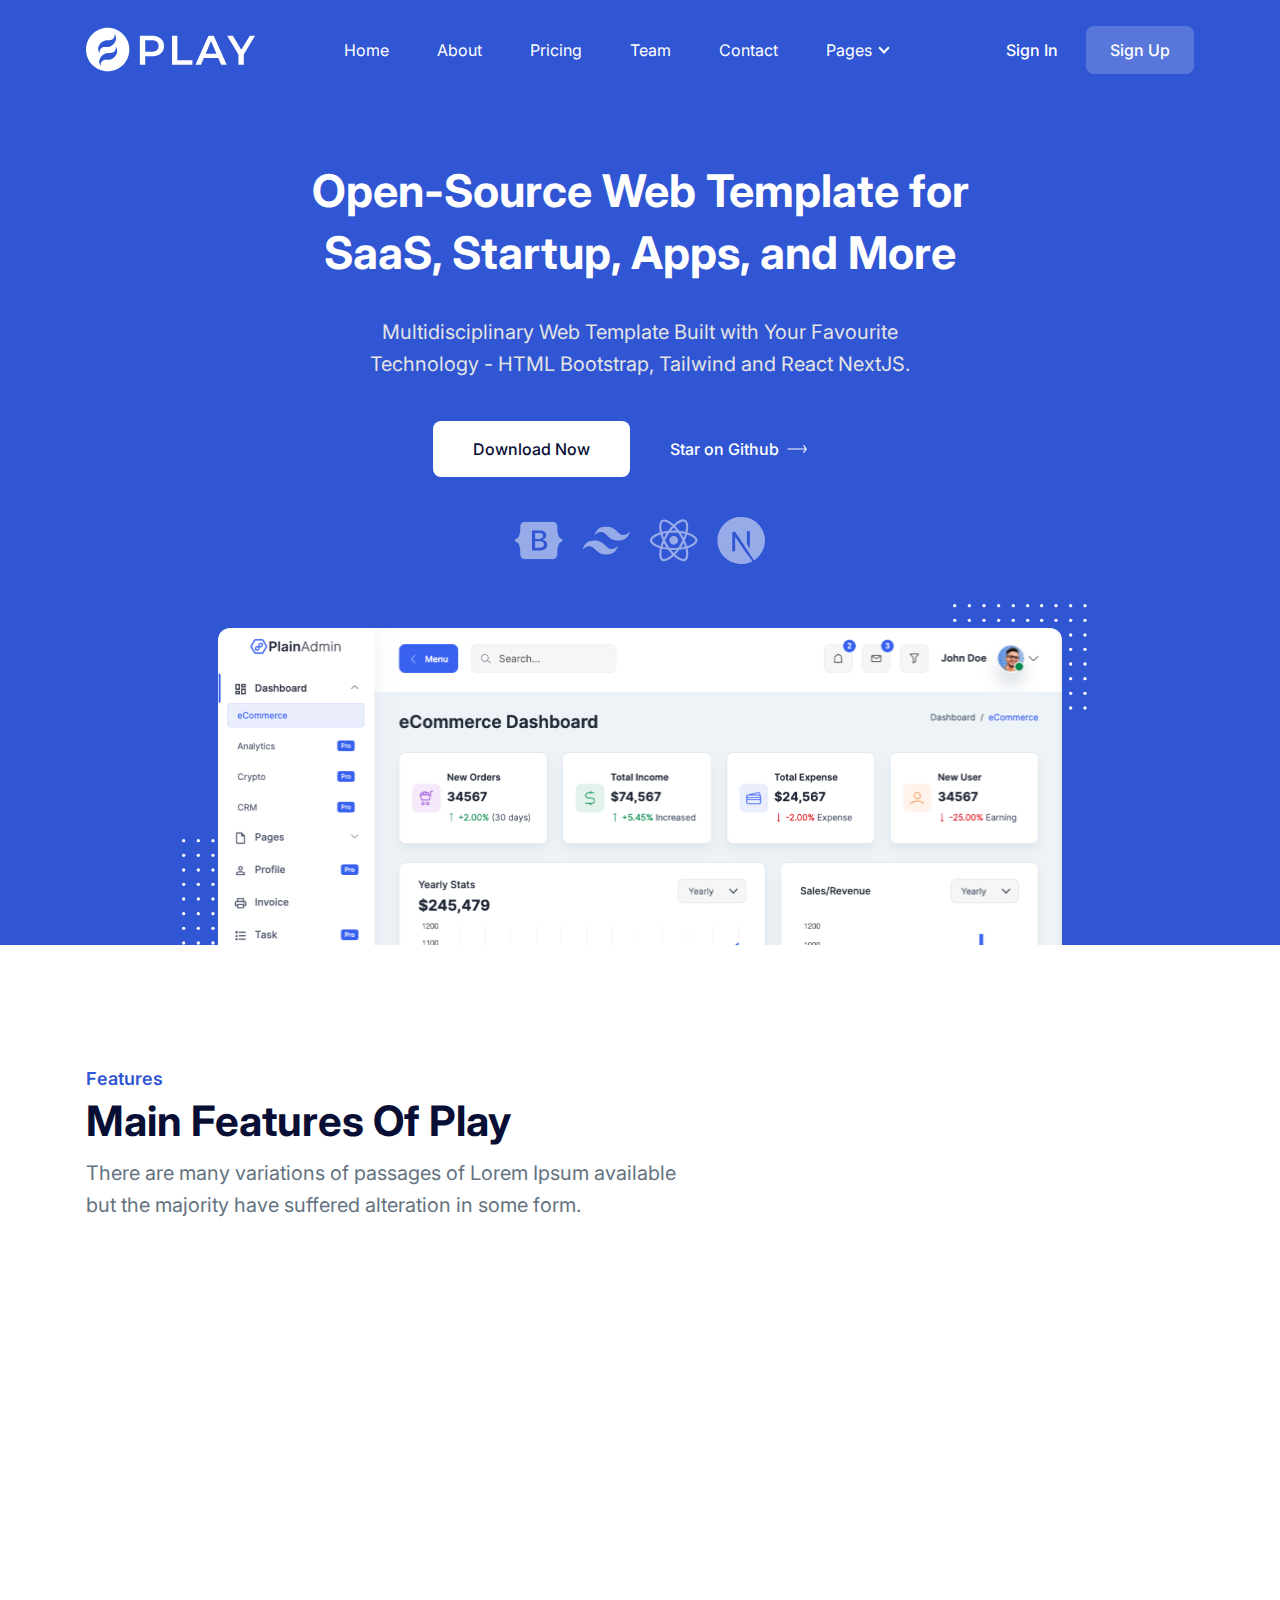
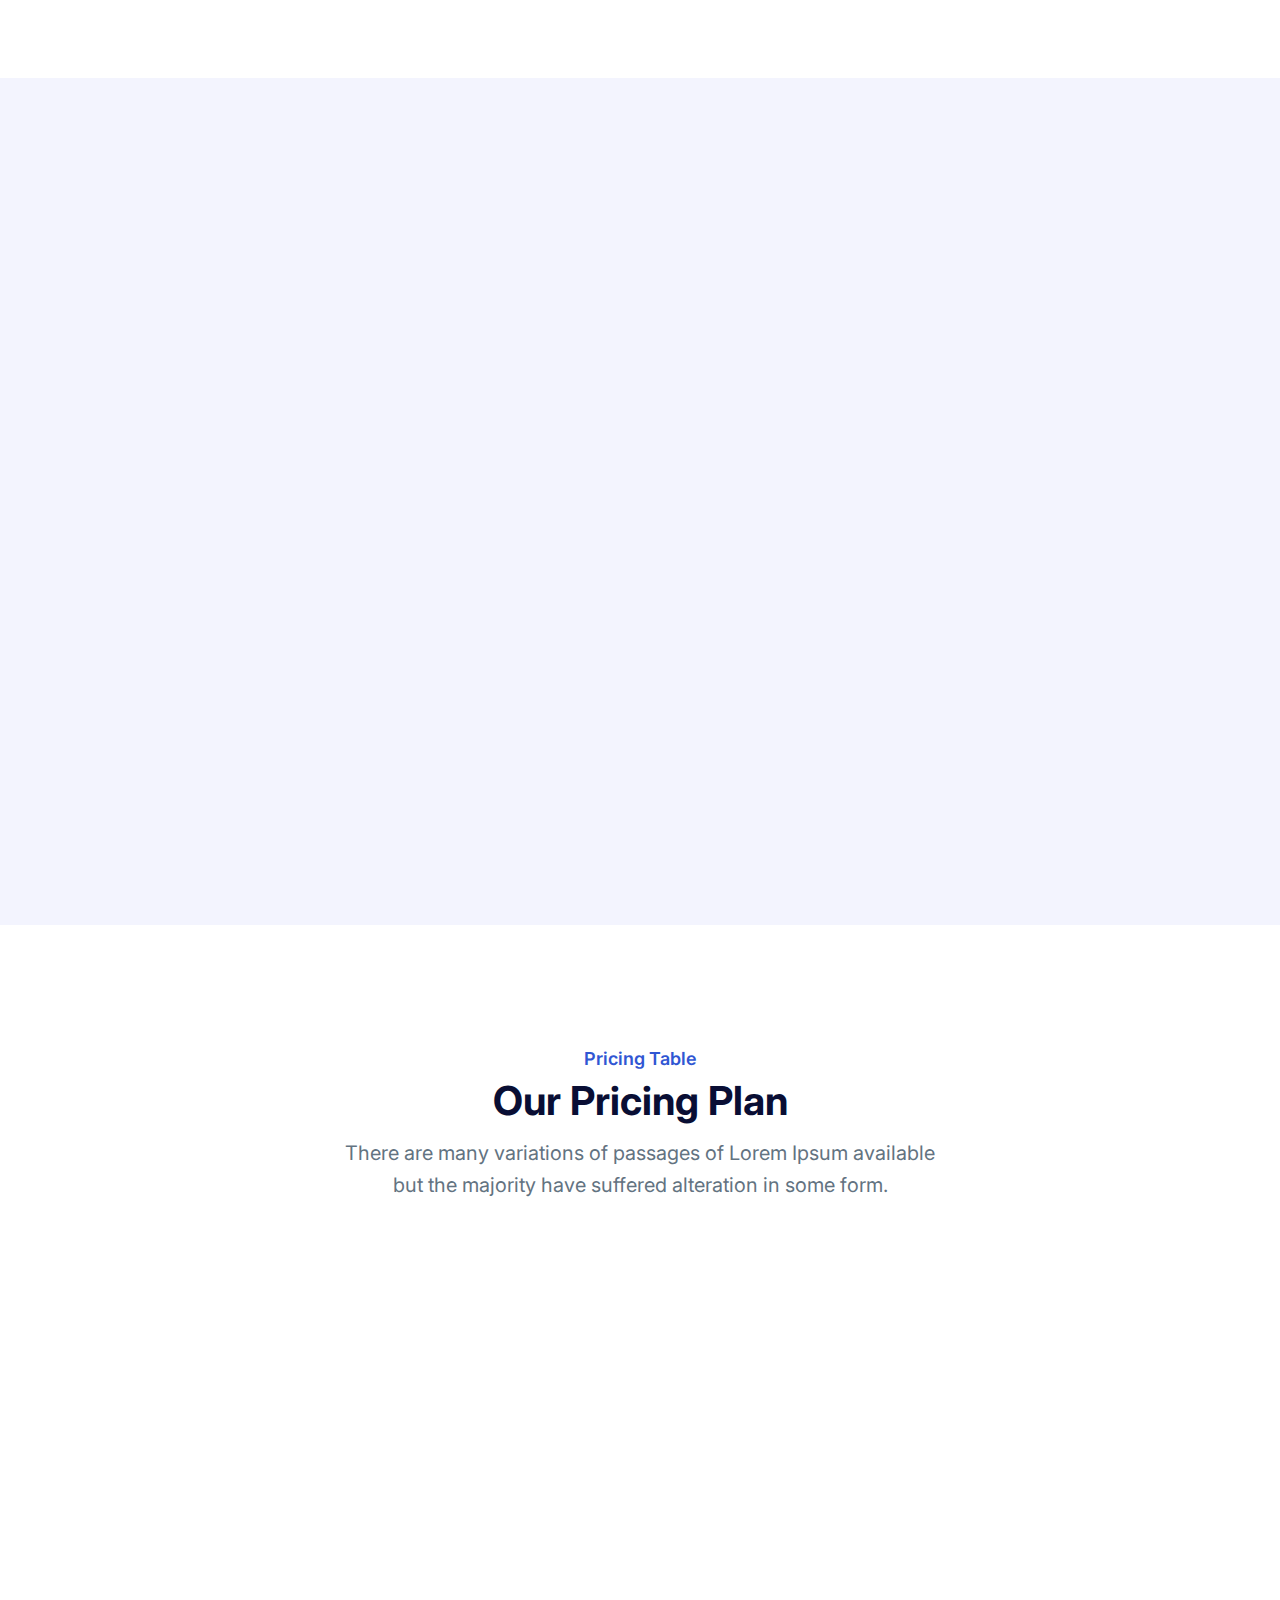
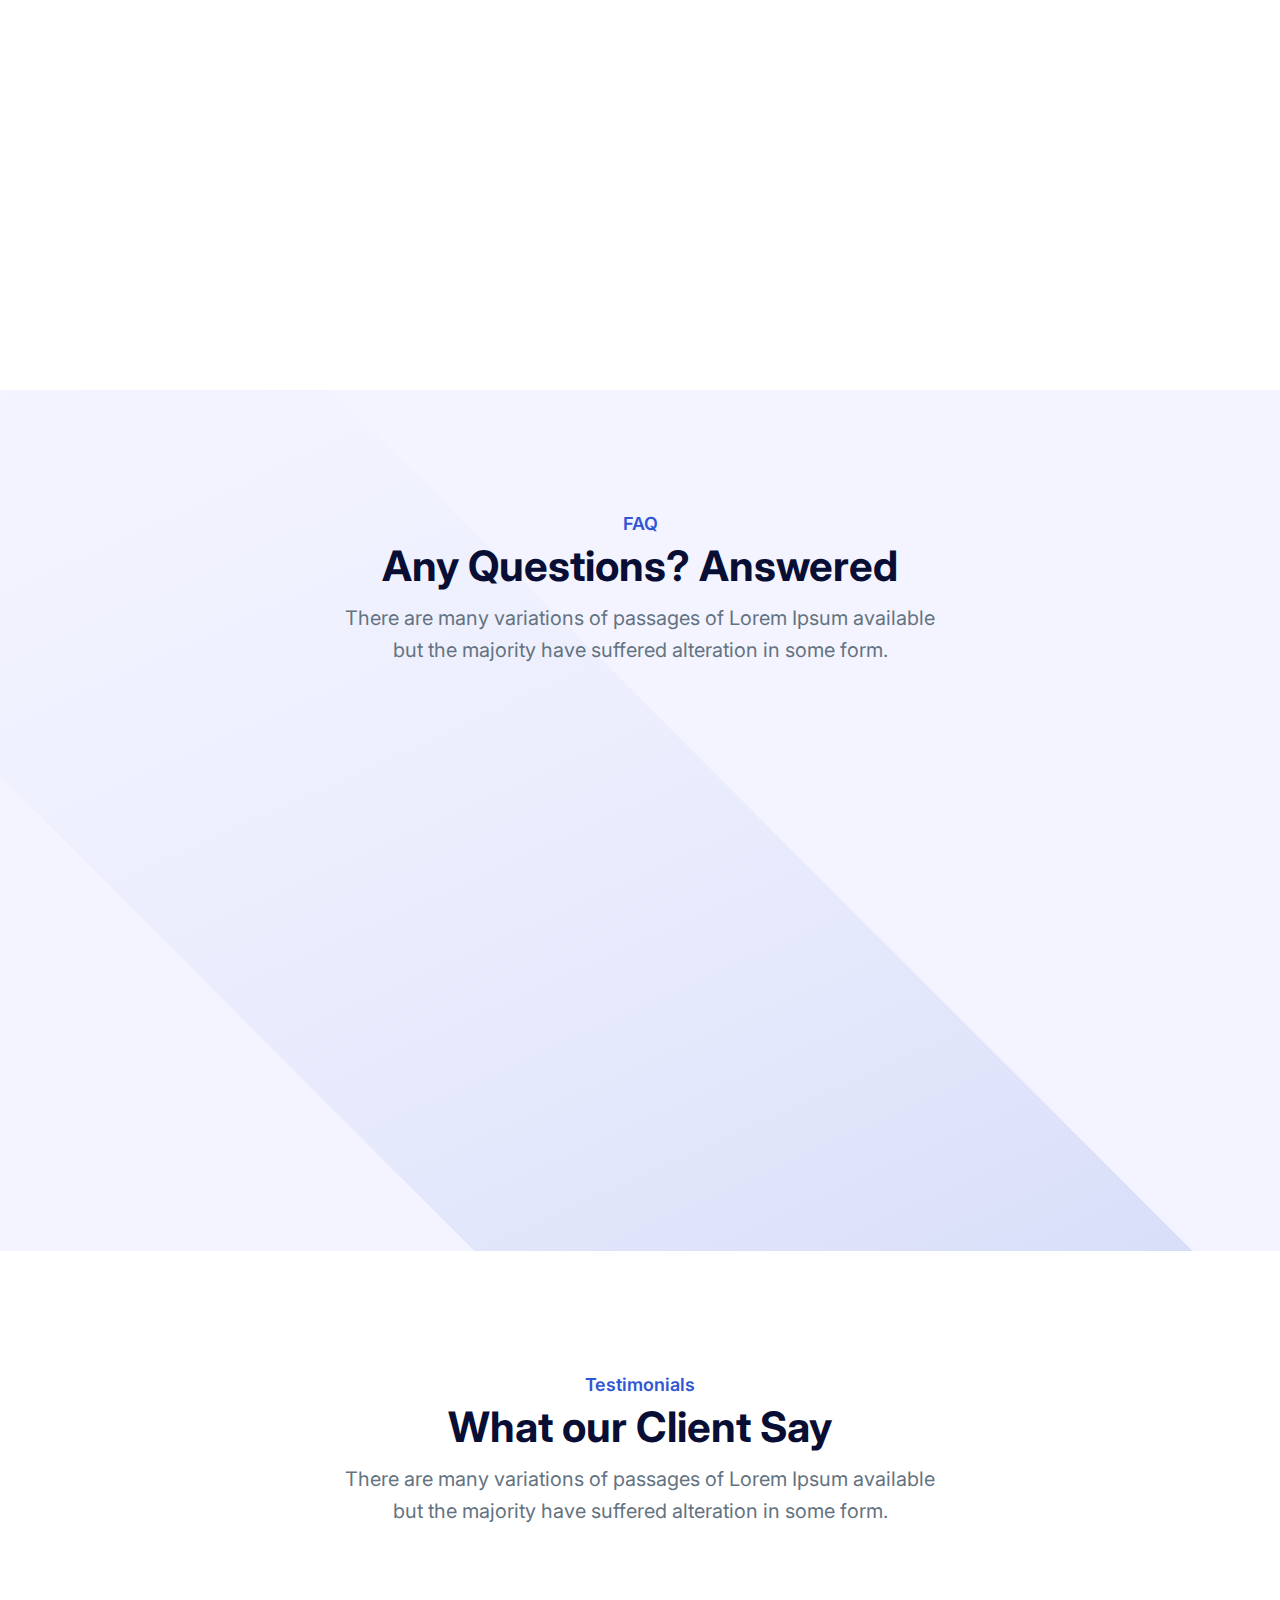
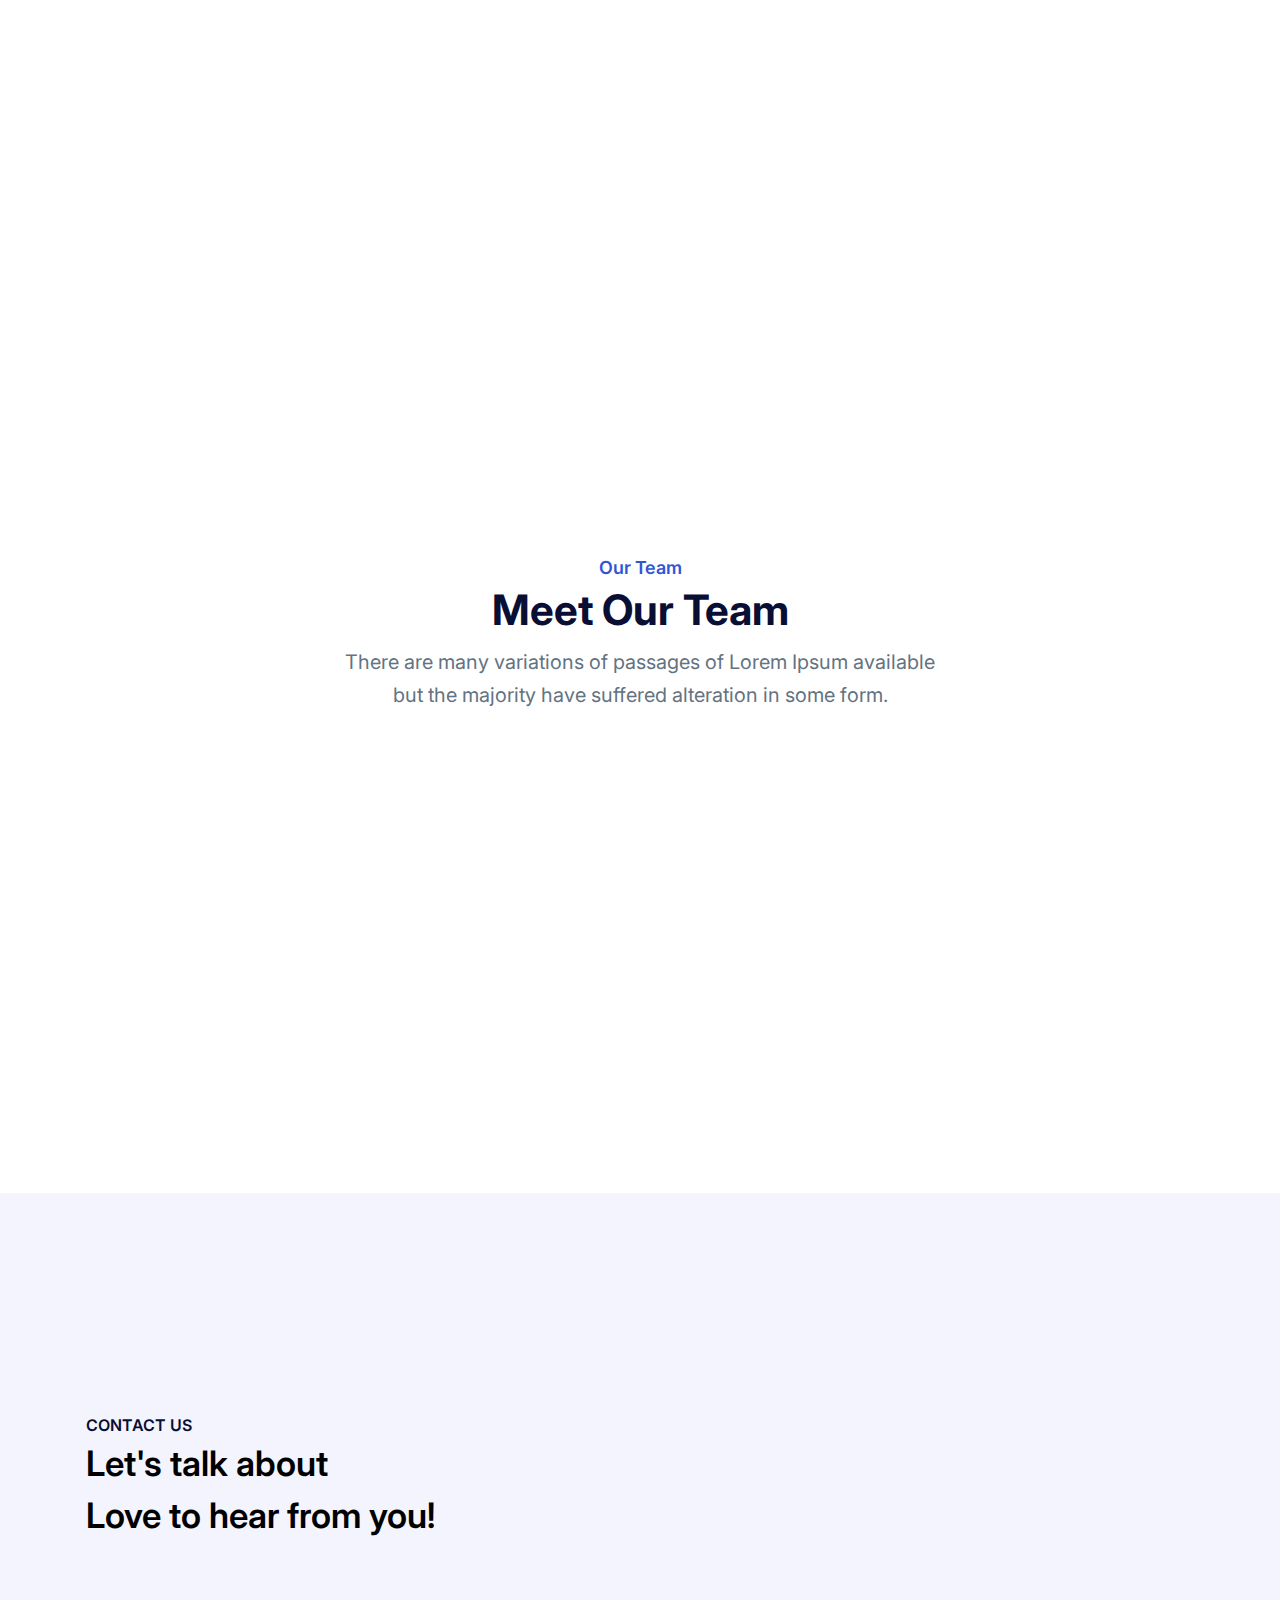
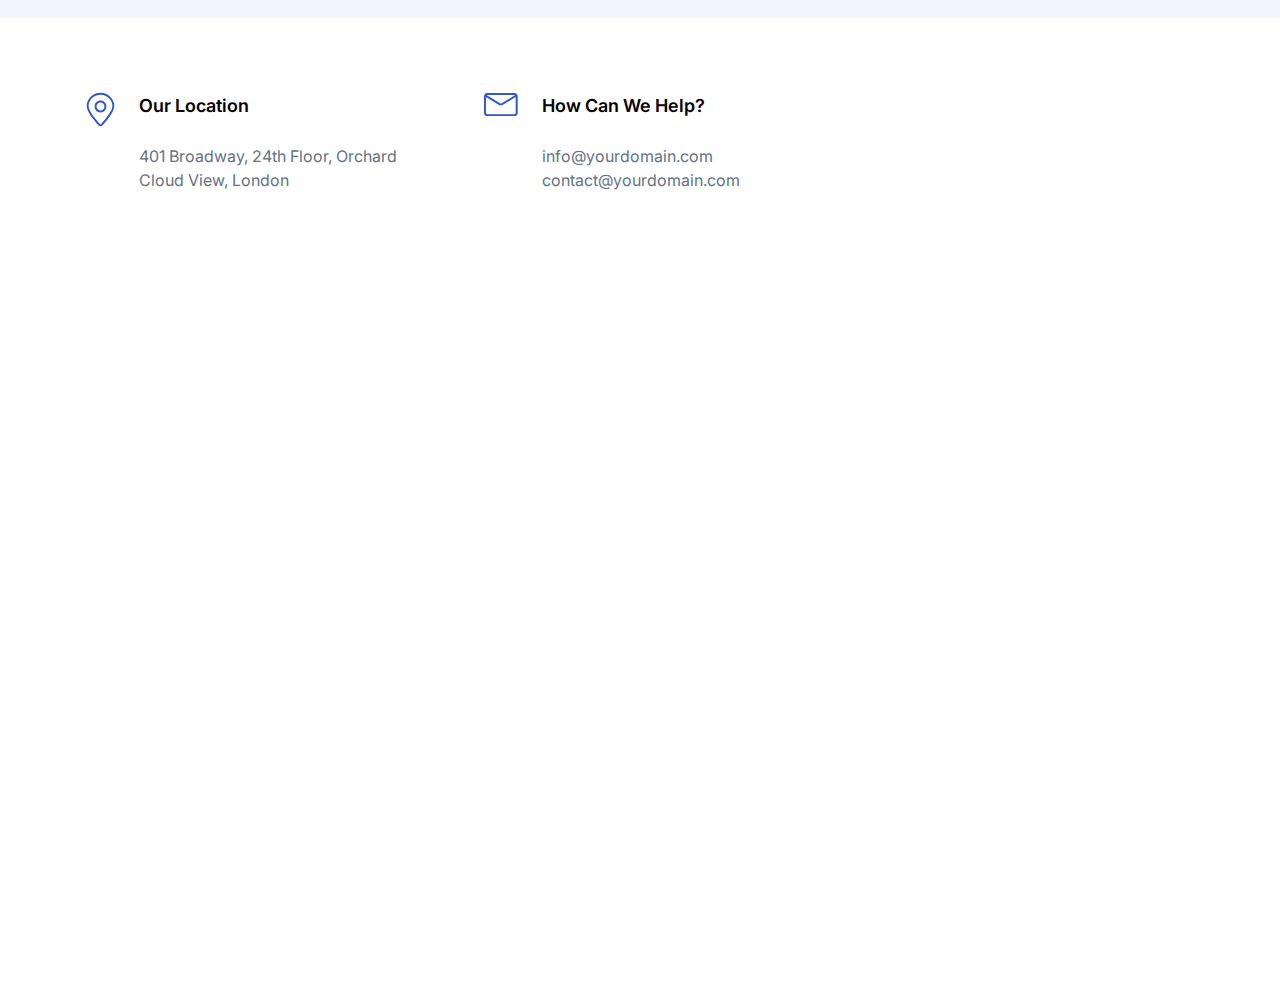
==== index.html @ 656f9c4c "initial repo" ====
<!DOCTYPE html>
<html lang="en" class="scroll-smooth">
  <head>
    <meta charset="UTF-8" />
    <meta http-equiv="X-UA-Compatible" content="IE=edge" />
    <meta name="viewport" content="width=device-width, initial-scale=1.0" />
    <title>
     Aura
    </title>
    <link
      rel="shortcut icon"
      href="assets/images/favicon.png"
      type="image/x-icon"
    />
    <link rel="stylesheet" href="assets/css/animate.css" />
    <link rel="stylesheet" href="assets/css/tailwind.css" />

    <!-- ==== WOW JS ==== -->
    <script src="assets/js/wow.min.js"></script>
    <script>
      new WOW().init();
    </script>
  </head>
  <body>
    <!-- ====== Navbar Section Start -->
    <div
      class="absolute top-0 left-0 z-40 flex items-center w-full bg-transparent ud-header"
    >
      <div class="container">
        <div class="relative flex items-center justify-between -mx-4">
          <div class="max-w-full px-4 w-60">
            <a href="index.html" class="block w-full py-5 navbar-logo">
              <img
                src="assets/images/logo/logo-white.svg"
                alt="logo"
                class="w-full header-logo"
              />
            </a>
          </div>
          <div class="flex items-center justify-between w-full px-4">
            <div>
              <button
                id="navbarToggler"
                class="absolute right-4 top-1/2 block -translate-y-1/2 rounded-lg px-3 py-[6px] ring-primary focus:ring-2 lg:hidden"
              >
                <span
                  class="relative my-[6px] block h-[2px] w-[30px] bg-white"
                ></span>
                <span
                  class="relative my-[6px] block h-[2px] w-[30px] bg-white"
                ></span>
                <span
                  class="relative my-[6px] block h-[2px] w-[30px] bg-white"
                ></span>
              </button>
              <nav
                id="navbarCollapse"
                class="absolute right-4 top-full hidden w-full max-w-[250px] rounded-lg bg-white py-5 shadow-lg lg:static lg:block lg:w-full lg:max-w-full lg:bg-transparent lg:py-0 lg:px-4 lg:shadow-none xl:px-6"
              >
                <ul class="blcok lg:flex">
                  <li class="relative group">
                    <a
                      href="#home"
                      class="flex py-2 mx-8 text-base ud-menu-scroll text-dark group-hover:text-primary lg:mr-0 lg:inline-flex lg:py-6 lg:px-0 lg:text-white lg:group-hover:text-white lg:group-hover:opacity-70"
                    >
                      Home
                    </a>
                  </li>
                  <li class="relative group">
                    <a
                      href="#about"
                      class="flex py-2 mx-8 text-base ud-menu-scroll text-dark group-hover:text-primary lg:mr-0 lg:ml-7 lg:inline-flex lg:py-6 lg:px-0 lg:text-white lg:group-hover:text-white lg:group-hover:opacity-70 xl:ml-12"
                    >
                      About
                    </a>
                  </li>
                  <li class="relative group">
                    <a
                      href="#pricing"
                      class="flex py-2 mx-8 text-base ud-menu-scroll text-dark group-hover:text-primary lg:mr-0 lg:ml-7 lg:inline-flex lg:py-6 lg:px-0 lg:text-white lg:group-hover:text-white lg:group-hover:opacity-70 xl:ml-12"
                    >
                      Pricing
                    </a>
                  </li>
                  <li class="relative group">
                    <a
                      href="#team"
                      class="flex py-2 mx-8 text-base ud-menu-scroll text-dark group-hover:text-primary lg:mr-0 lg:ml-7 lg:inline-flex lg:py-6 lg:px-0 lg:text-white lg:group-hover:text-white lg:group-hover:opacity-70 xl:ml-12"
                    >
                      Team
                    </a>
                  </li>
                  <li class="relative group">
                    <a
                      href="#contact"
                      class="flex py-2 mx-8 text-base ud-menu-scroll text-dark group-hover:text-primary lg:mr-0 lg:ml-7 lg:inline-flex lg:py-6 lg:px-0 lg:text-white lg:group-hover:text-white lg:group-hover:opacity-70 xl:ml-12"
                    >
                      Contact
                    </a>
                  </li>
                  <li class="relative submenu-item group">
                    <a
                      href="javascript:void(0)"
                      class="relative mx-8 flex py-2 text-base text-dark after:absolute after:right-1 after:top-1/2 after:mt-[-2px] after:h-2 after:w-2 after:-translate-y-1/2 after:rotate-45 after:border-b-2 after:border-r-2 after:border-current group-hover:text-primary lg:mr-0 lg:ml-8 lg:inline-flex lg:py-6 lg:pl-0 lg:pr-4 lg:text-white lg:after:right-0 lg:group-hover:text-white lg:group-hover:opacity-70 xl:ml-12"
                    >
                      Pages
                    </a>
                    <div
                      class="submenu relative top-full left-0 hidden w-[250px] rounded-sm bg-white p-4 transition-[top] duration-300 group-hover:opacity-100 lg:invisible lg:absolute lg:top-[110%] lg:block lg:opacity-0 lg:shadow-lg lg:group-hover:visible lg:group-hover:top-full"
                    >
                      <a
                        href="about.html"
                        class="block rounded py-[10px] px-4 text-sm text-body-color hover:text-primary"
                      >
                        About Page
                      </a>
                      <a
                        href="pricing.html"
                        class="block rounded py-[10px] px-4 text-sm text-body-color hover:text-primary"
                      >
                        Pricing Page
                      </a>
                      <a
                        href="contact.html"
                        class="block rounded py-[10px] px-4 text-sm text-body-color hover:text-primary"
                      >
                        Contact Page
                      </a>
                      <a
                        href="blog-grids.html"
                        class="block rounded py-[10px] px-4 text-sm text-body-color hover:text-primary"
                      >
                        Blog Grid Page
                      </a>
                      <a
                        href="blog-details.html"
                        class="block rounded py-[10px] px-4 text-sm text-body-color hover:text-primary"
                      >
                        Blog Details Page
                      </a>
                      <a
                        href="signup.html"
                        class="block rounded py-[10px] px-4 text-sm text-body-color hover:text-primary"
                      >
                        Sign Up Page
                      </a>
                      <a
                        href="signin.html"
                        class="block rounded py-[10px] px-4 text-sm text-body-color hover:text-primary"
                      >
                        Sign In Page
                      </a>
                      <a
                        href="404.html"
                        class="block rounded py-[10px] px-4 text-sm text-body-color hover:text-primary"
                      >
                        404 Page
                      </a>
                    </div>
                  </li>
                </ul>
              </nav>
            </div>
            <div class="justify-end hidden pr-16 sm:flex lg:pr-0">
              <a
                href="signin.html"
                class="py-3 text-base font-medium text-white loginBtn px-7 hover:opacity-70"
              >
                Sign In
              </a>
              <a
                href="signup.html"
                class="px-6 py-3 text-base font-medium text-white duration-300 ease-in-out bg-white rounded-lg signUpBtn bg-opacity-20 hover:bg-opacity-100 hover:text-dark"
              >
                Sign Up
              </a>
            </div>
          </div>
        </div>
      </div>
    </div>
    <!-- ====== Navbar Section End -->

    <!-- ====== Hero Section Start -->
    <div
      id="home"
      class="relative overflow-hidden bg-primary pt-[120px] md:pt-[130px] lg:pt-[160px]"
    >
      <div class="container">
        <div class="flex flex-wrap items-center -mx-4">
          <div class="w-full px-4">
            <div
              class="hero-content wow fadeInUp mx-auto max-w-[780px] text-center"
              data-wow-delay=".2s"
            >
              <h1
                class="mb-8 text-3xl font-bold leading-snug text-white sm:text-4xl sm:leading-snug md:text-[45px] md:leading-snug"
              >
                Open-Source Web Template for SaaS, Startup, Apps, and More
              </h1>
              <p
                class="mx-auto mb-10 max-w-[600px] text-base text-[#e4e4e4] sm:text-lg sm:leading-relaxed md:text-xl md:leading-relaxed"
              >
                Multidisciplinary Web Template Built with Your Favourite
                Technology - HTML Bootstrap, Tailwind and React NextJS.
              </p>
              <ul class="flex flex-wrap items-center justify-center mb-10">
                <li>
                  <a
                    href="https://links.tailgrids.com/play-download"
                    class="inline-flex items-center justify-center px-6 py-4 text-base font-medium text-center transition duration-300 ease-in-out bg-white rounded-lg text-dark hover:text-primary hover:shadow-lg sm:px-10"
                  >
                    Download Now
                  </a>
                </li>
                <li>
                  <a
                    href="https://github.com/tailgrids/play-tailwind"
                    target="_blank"
                    class="flex items-center px-6 py-4 text-base font-medium text-white transition duration-300 ease-in-out hover:opacity-70 sm:px-10"
                  >
                    Star on Github
                    <span class="pl-2">
                      <svg
                        width="20"
                        height="8"
                        viewBox="0 0 20 8"
                        class="fill-current"
                      >
                        <path
                          d="M19.2188 2.90632L17.0625 0.343819C16.875 0.125069 16.5312 0.0938193 16.2812 0.281319C16.0625 0.468819 16.0312 0.812569 16.2188 1.06257L18.25 3.46882H0.9375C0.625 3.46882 0.375 3.71882 0.375 4.03132C0.375 4.34382 0.625 4.59382 0.9375 4.59382H18.25L16.2188 7.00007C16.0312 7.21882 16.0625 7.56257 16.2812 7.78132C16.375 7.87507 16.5 7.90632 16.625 7.90632C16.7812 7.90632 16.9375 7.84382 17.0312 7.71882L19.1875 5.15632C19.75 4.46882 19.75 3.53132 19.2188 2.90632Z"
                        />
                      </svg>
                    </span>
                  </a>
                </li>
              </ul>
              <div class="text-center wow fadeInUp" data-wow-delay=".3s">
                <img
                  src="assets/images/hero/brand.svg"
                  alt="image"
                  class="mx-auto w-full max-w-[250px] opacity-50 transition duration-300 ease-in-out hover:opacity-100"
                />
              </div>
            </div>
          </div>

          <div class="w-full px-4">
            <div
              class="wow fadeInUp relative z-10 mx-auto max-w-[845px]"
              data-wow-delay=".25s"
            >
              <div class="mt-16">
                <img
                  src="assets/images/hero/hero-image.jpg"
                  alt="hero"
                  class="max-w-full mx-auto rounded-t-xl rounded-tr-xl"
                />
              </div>
              <div class="absolute bottom-0 -left-9 z-[-1]">
                <svg
                  width="134"
                  height="106"
                  viewBox="0 0 134 106"
                  fill="none"
                  xmlns="http://www.w3.org/2000/svg"
                >
                  <circle
                    cx="1.66667"
                    cy="104"
                    r="1.66667"
                    transform="rotate(-90 1.66667 104)"
                    fill="white"
                  />
                  <circle
                    cx="16.3333"
                    cy="104"
                    r="1.66667"
                    transform="rotate(-90 16.3333 104)"
                    fill="white"
                  />
                  <circle
                    cx="31"
                    cy="104"
                    r="1.66667"
                    transform="rotate(-90 31 104)"
                    fill="white"
                  />
                  <circle
                    cx="45.6667"
                    cy="104"
                    r="1.66667"
                    transform="rotate(-90 45.6667 104)"
                    fill="white"
                  />
                  <circle
                    cx="60.3333"
                    cy="104"
                    r="1.66667"
                    transform="rotate(-90 60.3333 104)"
                    fill="white"
                  />
                  <circle
                    cx="88.6667"
                    cy="104"
                    r="1.66667"
                    transform="rotate(-90 88.6667 104)"
                    fill="white"
                  />
                  <circle
                    cx="117.667"
                    cy="104"
                    r="1.66667"
                    transform="rotate(-90 117.667 104)"
                    fill="white"
                  />
                  <circle
                    cx="74.6667"
                    cy="104"
                    r="1.66667"
                    transform="rotate(-90 74.6667 104)"
                    fill="white"
                  />
                  <circle
                    cx="103"
                    cy="104"
                    r="1.66667"
                    transform="rotate(-90 103 104)"
                    fill="white"
                  />
                  <circle
                    cx="132"
                    cy="104"
                    r="1.66667"
                    transform="rotate(-90 132 104)"
                    fill="white"
                  />
                  <circle
                    cx="1.66667"
                    cy="89.3333"
                    r="1.66667"
                    transform="rotate(-90 1.66667 89.3333)"
                    fill="white"
                  />
                  <circle
                    cx="16.3333"
                    cy="89.3333"
                    r="1.66667"
                    transform="rotate(-90 16.3333 89.3333)"
                    fill="white"
                  />
                  <circle
                    cx="31"
                    cy="89.3333"
                    r="1.66667"
                    transform="rotate(-90 31 89.3333)"
                    fill="white"
                  />
                  <circle
                    cx="45.6667"
                    cy="89.3333"
                    r="1.66667"
                    transform="rotate(-90 45.6667 89.3333)"
                    fill="white"
                  />
                  <circle
                    cx="60.3333"
                    cy="89.3338"
                    r="1.66667"
                    transform="rotate(-90 60.3333 89.3338)"
                    fill="white"
                  />
                  <circle
                    cx="88.6667"
                    cy="89.3338"
                    r="1.66667"
                    transform="rotate(-90 88.6667 89.3338)"
                    fill="white"
                  />
                  <circle
                    cx="117.667"
                    cy="89.3338"
                    r="1.66667"
                    transform="rotate(-90 117.667 89.3338)"
                    fill="white"
                  />
                  <circle
                    cx="74.6667"
                    cy="89.3338"
                    r="1.66667"
                    transform="rotate(-90 74.6667 89.3338)"
                    fill="white"
                  />
                  <circle
                    cx="103"
                    cy="89.3338"
                    r="1.66667"
                    transform="rotate(-90 103 89.3338)"
                    fill="white"
                  />
                  <circle
                    cx="132"
                    cy="89.3338"
                    r="1.66667"
                    transform="rotate(-90 132 89.3338)"
                    fill="white"
                  />
                  <circle
                    cx="1.66667"
                    cy="74.6673"
                    r="1.66667"
                    transform="rotate(-90 1.66667 74.6673)"
                    fill="white"
                  />
                  <circle
                    cx="1.66667"
                    cy="31.0003"
                    r="1.66667"
                    transform="rotate(-90 1.66667 31.0003)"
                    fill="white"
                  />
                  <circle
                    cx="16.3333"
                    cy="74.6668"
                    r="1.66667"
                    transform="rotate(-90 16.3333 74.6668)"
                    fill="white"
                  />
                  <circle
                    cx="16.3333"
                    cy="31.0003"
                    r="1.66667"
                    transform="rotate(-90 16.3333 31.0003)"
                    fill="white"
                  />
                  <circle
                    cx="31"
                    cy="74.6668"
                    r="1.66667"
                    transform="rotate(-90 31 74.6668)"
                    fill="white"
                  />
                  <circle
                    cx="31"
                    cy="31.0003"
                    r="1.66667"
                    transform="rotate(-90 31 31.0003)"
                    fill="white"
                  />
                  <circle
                    cx="45.6667"
                    cy="74.6668"
                    r="1.66667"
                    transform="rotate(-90 45.6667 74.6668)"
                    fill="white"
                  />
                  <circle
                    cx="45.6667"
                    cy="31.0003"
                    r="1.66667"
                    transform="rotate(-90 45.6667 31.0003)"
                    fill="white"
                  />
                  <circle
                    cx="60.3333"
                    cy="74.6668"
                    r="1.66667"
                    transform="rotate(-90 60.3333 74.6668)"
                    fill="white"
                  />
                  <circle
                    cx="60.3333"
                    cy="31.0001"
                    r="1.66667"
                    transform="rotate(-90 60.3333 31.0001)"
                    fill="white"
                  />
                  <circle
                    cx="88.6667"
                    cy="74.6668"
                    r="1.66667"
                    transform="rotate(-90 88.6667 74.6668)"
                    fill="white"
                  />
                  <circle
                    cx="88.6667"
                    cy="31.0001"
                    r="1.66667"
                    transform="rotate(-90 88.6667 31.0001)"
                    fill="white"
                  />
                  <circle
                    cx="117.667"
                    cy="74.6668"
                    r="1.66667"
                    transform="rotate(-90 117.667 74.6668)"
                    fill="white"
                  />
                  <circle
                    cx="117.667"
                    cy="31.0001"
                    r="1.66667"
                    transform="rotate(-90 117.667 31.0001)"
                    fill="white"
                  />
                  <circle
                    cx="74.6667"
                    cy="74.6668"
                    r="1.66667"
                    transform="rotate(-90 74.6667 74.6668)"
                    fill="white"
                  />
                  <circle
                    cx="74.6667"
                    cy="31.0001"
                    r="1.66667"
                    transform="rotate(-90 74.6667 31.0001)"
                    fill="white"
                  />
                  <circle
                    cx="103"
                    cy="74.6668"
                    r="1.66667"
                    transform="rotate(-90 103 74.6668)"
                    fill="white"
                  />
                  <circle
                    cx="103"
                    cy="31.0001"
                    r="1.66667"
                    transform="rotate(-90 103 31.0001)"
                    fill="white"
                  />
                  <circle
                    cx="132"
                    cy="74.6668"
                    r="1.66667"
                    transform="rotate(-90 132 74.6668)"
                    fill="white"
                  />
                  <circle
                    cx="132"
                    cy="31.0001"
                    r="1.66667"
                    transform="rotate(-90 132 31.0001)"
                    fill="white"
                  />
                  <circle
                    cx="1.66667"
                    cy="60.0003"
                    r="1.66667"
                    transform="rotate(-90 1.66667 60.0003)"
                    fill="white"
                  />
                  <circle
                    cx="1.66667"
                    cy="16.3336"
                    r="1.66667"
                    transform="rotate(-90 1.66667 16.3336)"
                    fill="white"
                  />
                  <circle
                    cx="16.3333"
                    cy="60.0003"
                    r="1.66667"
                    transform="rotate(-90 16.3333 60.0003)"
                    fill="white"
                  />
                  <circle
                    cx="16.3333"
                    cy="16.3336"
                    r="1.66667"
                    transform="rotate(-90 16.3333 16.3336)"
                    fill="white"
                  />
                  <circle
                    cx="31"
                    cy="60.0003"
                    r="1.66667"
                    transform="rotate(-90 31 60.0003)"
                    fill="white"
                  />
                  <circle
                    cx="31"
                    cy="16.3336"
                    r="1.66667"
                    transform="rotate(-90 31 16.3336)"
                    fill="white"
                  />
                  <circle
                    cx="45.6667"
                    cy="60.0003"
                    r="1.66667"
                    transform="rotate(-90 45.6667 60.0003)"
                    fill="white"
                  />
                  <circle
                    cx="45.6667"
                    cy="16.3336"
                    r="1.66667"
                    transform="rotate(-90 45.6667 16.3336)"
                    fill="white"
                  />
                  <circle
                    cx="60.3333"
                    cy="60.0003"
                    r="1.66667"
                    transform="rotate(-90 60.3333 60.0003)"
                    fill="white"
                  />
                  <circle
                    cx="60.3333"
                    cy="16.3336"
                    r="1.66667"
                    transform="rotate(-90 60.3333 16.3336)"
                    fill="white"
                  />
                  <circle
                    cx="88.6667"
                    cy="60.0003"
                    r="1.66667"
                    transform="rotate(-90 88.6667 60.0003)"
                    fill="white"
                  />
                  <circle
                    cx="88.6667"
                    cy="16.3336"
                    r="1.66667"
                    transform="rotate(-90 88.6667 16.3336)"
                    fill="white"
                  />
                  <circle
                    cx="117.667"
                    cy="60.0003"
                    r="1.66667"
                    transform="rotate(-90 117.667 60.0003)"
                    fill="white"
                  />
                  <circle
                    cx="117.667"
                    cy="16.3336"
                    r="1.66667"
                    transform="rotate(-90 117.667 16.3336)"
                    fill="white"
                  />
                  <circle
                    cx="74.6667"
                    cy="60.0003"
                    r="1.66667"
                    transform="rotate(-90 74.6667 60.0003)"
                    fill="white"
                  />
                  <circle
                    cx="74.6667"
                    cy="16.3336"
                    r="1.66667"
                    transform="rotate(-90 74.6667 16.3336)"
                    fill="white"
                  />
                  <circle
                    cx="103"
                    cy="60.0003"
                    r="1.66667"
                    transform="rotate(-90 103 60.0003)"
                    fill="white"
                  />
                  <circle
                    cx="103"
                    cy="16.3336"
                    r="1.66667"
                    transform="rotate(-90 103 16.3336)"
                    fill="white"
                  />
                  <circle
                    cx="132"
                    cy="60.0003"
                    r="1.66667"
                    transform="rotate(-90 132 60.0003)"
                    fill="white"
                  />
                  <circle
                    cx="132"
                    cy="16.3336"
                    r="1.66667"
                    transform="rotate(-90 132 16.3336)"
                    fill="white"
                  />
                  <circle
                    cx="1.66667"
                    cy="45.3336"
                    r="1.66667"
                    transform="rotate(-90 1.66667 45.3336)"
                    fill="white"
                  />
                  <circle
                    cx="1.66667"
                    cy="1.66683"
                    r="1.66667"
                    transform="rotate(-90 1.66667 1.66683)"
                    fill="white"
                  />
                  <circle
                    cx="16.3333"
                    cy="45.3336"
                    r="1.66667"
                    transform="rotate(-90 16.3333 45.3336)"
                    fill="white"
                  />
                  <circle
                    cx="16.3333"
                    cy="1.66683"
                    r="1.66667"
                    transform="rotate(-90 16.3333 1.66683)"
                    fill="white"
                  />
                  <circle
                    cx="31"
                    cy="45.3336"
                    r="1.66667"
                    transform="rotate(-90 31 45.3336)"
                    fill="white"
                  />
                  <circle
                    cx="31"
                    cy="1.66683"
                    r="1.66667"
                    transform="rotate(-90 31 1.66683)"
                    fill="white"
                  />
                  <circle
                    cx="45.6667"
                    cy="45.3336"
                    r="1.66667"
                    transform="rotate(-90 45.6667 45.3336)"
                    fill="white"
                  />
                  <circle
                    cx="45.6667"
                    cy="1.66683"
                    r="1.66667"
                    transform="rotate(-90 45.6667 1.66683)"
                    fill="white"
                  />
                  <circle
                    cx="60.3333"
                    cy="45.3338"
                    r="1.66667"
                    transform="rotate(-90 60.3333 45.3338)"
                    fill="white"
                  />
                  <circle
                    cx="60.3333"
                    cy="1.66707"
                    r="1.66667"
                    transform="rotate(-90 60.3333 1.66707)"
                    fill="white"
                  />
                  <circle
                    cx="88.6667"
                    cy="45.3338"
                    r="1.66667"
                    transform="rotate(-90 88.6667 45.3338)"
                    fill="white"
                  />
                  <circle
                    cx="88.6667"
                    cy="1.66707"
                    r="1.66667"
                    transform="rotate(-90 88.6667 1.66707)"
                    fill="white"
                  />
                  <circle
                    cx="117.667"
                    cy="45.3338"
                    r="1.66667"
                    transform="rotate(-90 117.667 45.3338)"
                    fill="white"
                  />
                  <circle
                    cx="117.667"
                    cy="1.66707"
                    r="1.66667"
                    transform="rotate(-90 117.667 1.66707)"
                    fill="white"
                  />
                  <circle
                    cx="74.6667"
                    cy="45.3338"
                    r="1.66667"
                    transform="rotate(-90 74.6667 45.3338)"
                    fill="white"
                  />
                  <circle
                    cx="74.6667"
                    cy="1.66707"
                    r="1.66667"
                    transform="rotate(-90 74.6667 1.66707)"
                    fill="white"
                  />
                  <circle
                    cx="103"
                    cy="45.3338"
                    r="1.66667"
                    transform="rotate(-90 103 45.3338)"
                    fill="white"
                  />
                  <circle
                    cx="103"
                    cy="1.66707"
                    r="1.66667"
                    transform="rotate(-90 103 1.66707)"
                    fill="white"
                  />
                  <circle
                    cx="132"
                    cy="45.3338"
                    r="1.66667"
                    transform="rotate(-90 132 45.3338)"
                    fill="white"
                  />
                  <circle
                    cx="132"
                    cy="1.66707"
                    r="1.66667"
                    transform="rotate(-90 132 1.66707)"
                    fill="white"
                  />
                </svg>
              </div>
              <div class="absolute -top-6 -right-6 z-[-1]">
                <svg
                  width="134"
                  height="106"
                  viewBox="0 0 134 106"
                  fill="none"
                  xmlns="http://www.w3.org/2000/svg"
                >
                  <circle
                    cx="1.66667"
                    cy="104"
                    r="1.66667"
                    transform="rotate(-90 1.66667 104)"
                    fill="white"
                  />
                  <circle
                    cx="16.3333"
                    cy="104"
                    r="1.66667"
                    transform="rotate(-90 16.3333 104)"
                    fill="white"
                  />
                  <circle
                    cx="31"
                    cy="104"
                    r="1.66667"
                    transform="rotate(-90 31 104)"
                    fill="white"
                  />
                  <circle
                    cx="45.6667"
                    cy="104"
                    r="1.66667"
                    transform="rotate(-90 45.6667 104)"
                    fill="white"
                  />
                  <circle
                    cx="60.3333"
                    cy="104"
                    r="1.66667"
                    transform="rotate(-90 60.3333 104)"
                    fill="white"
                  />
                  <circle
                    cx="88.6667"
                    cy="104"
                    r="1.66667"
                    transform="rotate(-90 88.6667 104)"
                    fill="white"
                  />
                  <circle
                    cx="117.667"
                    cy="104"
                    r="1.66667"
                    transform="rotate(-90 117.667 104)"
                    fill="white"
                  />
                  <circle
                    cx="74.6667"
                    cy="104"
                    r="1.66667"
                    transform="rotate(-90 74.6667 104)"
                    fill="white"
                  />
                  <circle
                    cx="103"
                    cy="104"
                    r="1.66667"
                    transform="rotate(-90 103 104)"
                    fill="white"
                  />
                  <circle
                    cx="132"
                    cy="104"
                    r="1.66667"
                    transform="rotate(-90 132 104)"
                    fill="white"
                  />
                  <circle
                    cx="1.66667"
                    cy="89.3333"
                    r="1.66667"
                    transform="rotate(-90 1.66667 89.3333)"
                    fill="white"
                  />
                  <circle
                    cx="16.3333"
                    cy="89.3333"
                    r="1.66667"
                    transform="rotate(-90 16.3333 89.3333)"
                    fill="white"
                  />
                  <circle
                    cx="31"
                    cy="89.3333"
                    r="1.66667"
                    transform="rotate(-90 31 89.3333)"
                    fill="white"
                  />
                  <circle
                    cx="45.6667"
                    cy="89.3333"
                    r="1.66667"
                    transform="rotate(-90 45.6667 89.3333)"
                    fill="white"
                  />
                  <circle
                    cx="60.3333"
                    cy="89.3338"
                    r="1.66667"
                    transform="rotate(-90 60.3333 89.3338)"
                    fill="white"
                  />
                  <circle
                    cx="88.6667"
                    cy="89.3338"
                    r="1.66667"
                    transform="rotate(-90 88.6667 89.3338)"
                    fill="white"
                  />
                  <circle
                    cx="117.667"
                    cy="89.3338"
                    r="1.66667"
                    transform="rotate(-90 117.667 89.3338)"
                    fill="white"
                  />
                  <circle
                    cx="74.6667"
                    cy="89.3338"
                    r="1.66667"
                    transform="rotate(-90 74.6667 89.3338)"
                    fill="white"
                  />
                  <circle
                    cx="103"
                    cy="89.3338"
                    r="1.66667"
                    transform="rotate(-90 103 89.3338)"
                    fill="white"
                  />
                  <circle
                    cx="132"
                    cy="89.3338"
                    r="1.66667"
                    transform="rotate(-90 132 89.3338)"
                    fill="white"
                  />
                  <circle
                    cx="1.66667"
                    cy="74.6673"
                    r="1.66667"
                    transform="rotate(-90 1.66667 74.6673)"
                    fill="white"
                  />
                  <circle
                    cx="1.66667"
                    cy="31.0003"
                    r="1.66667"
                    transform="rotate(-90 1.66667 31.0003)"
                    fill="white"
                  />
                  <circle
                    cx="16.3333"
                    cy="74.6668"
                    r="1.66667"
                    transform="rotate(-90 16.3333 74.6668)"
                    fill="white"
                  />
                  <circle
                    cx="16.3333"
                    cy="31.0003"
                    r="1.66667"
                    transform="rotate(-90 16.3333 31.0003)"
                    fill="white"
                  />
                  <circle
                    cx="31"
                    cy="74.6668"
                    r="1.66667"
                    transform="rotate(-90 31 74.6668)"
                    fill="white"
                  />
                  <circle
                    cx="31"
                    cy="31.0003"
                    r="1.66667"
                    transform="rotate(-90 31 31.0003)"
                    fill="white"
                  />
                  <circle
                    cx="45.6667"
                    cy="74.6668"
                    r="1.66667"
                    transform="rotate(-90 45.6667 74.6668)"
                    fill="white"
                  />
                  <circle
                    cx="45.6667"
                    cy="31.0003"
                    r="1.66667"
                    transform="rotate(-90 45.6667 31.0003)"
                    fill="white"
                  />
                  <circle
                    cx="60.3333"
                    cy="74.6668"
                    r="1.66667"
                    transform="rotate(-90 60.3333 74.6668)"
                    fill="white"
                  />
                  <circle
                    cx="60.3333"
                    cy="31.0001"
                    r="1.66667"
                    transform="rotate(-90 60.3333 31.0001)"
                    fill="white"
                  />
                  <circle
                    cx="88.6667"
                    cy="74.6668"
                    r="1.66667"
                    transform="rotate(-90 88.6667 74.6668)"
                    fill="white"
                  />
                  <circle
                    cx="88.6667"
                    cy="31.0001"
                    r="1.66667"
                    transform="rotate(-90 88.6667 31.0001)"
                    fill="white"
                  />
                  <circle
                    cx="117.667"
                    cy="74.6668"
                    r="1.66667"
                    transform="rotate(-90 117.667 74.6668)"
                    fill="white"
                  />
                  <circle
                    cx="117.667"
                    cy="31.0001"
                    r="1.66667"
                    transform="rotate(-90 117.667 31.0001)"
                    fill="white"
                  />
                  <circle
                    cx="74.6667"
                    cy="74.6668"
                    r="1.66667"
                    transform="rotate(-90 74.6667 74.6668)"
                    fill="white"
                  />
                  <circle
                    cx="74.6667"
                    cy="31.0001"
                    r="1.66667"
                    transform="rotate(-90 74.6667 31.0001)"
                    fill="white"
                  />
                  <circle
                    cx="103"
                    cy="74.6668"
                    r="1.66667"
                    transform="rotate(-90 103 74.6668)"
                    fill="white"
                  />
                  <circle
                    cx="103"
                    cy="31.0001"
                    r="1.66667"
                    transform="rotate(-90 103 31.0001)"
                    fill="white"
                  />
                  <circle
                    cx="132"
                    cy="74.6668"
                    r="1.66667"
                    transform="rotate(-90 132 74.6668)"
                    fill="white"
                  />
                  <circle
                    cx="132"
                    cy="31.0001"
                    r="1.66667"
                    transform="rotate(-90 132 31.0001)"
                    fill="white"
                  />
                  <circle
                    cx="1.66667"
                    cy="60.0003"
                    r="1.66667"
                    transform="rotate(-90 1.66667 60.0003)"
                    fill="white"
                  />
                  <circle
                    cx="1.66667"
                    cy="16.3336"
                    r="1.66667"
                    transform="rotate(-90 1.66667 16.3336)"
                    fill="white"
                  />
                  <circle
                    cx="16.3333"
                    cy="60.0003"
                    r="1.66667"
                    transform="rotate(-90 16.3333 60.0003)"
                    fill="white"
                  />
                  <circle
                    cx="16.3333"
                    cy="16.3336"
                    r="1.66667"
                    transform="rotate(-90 16.3333 16.3336)"
                    fill="white"
                  />
                  <circle
                    cx="31"
                    cy="60.0003"
                    r="1.66667"
                    transform="rotate(-90 31 60.0003)"
                    fill="white"
                  />
                  <circle
                    cx="31"
                    cy="16.3336"
                    r="1.66667"
                    transform="rotate(-90 31 16.3336)"
                    fill="white"
                  />
                  <circle
                    cx="45.6667"
                    cy="60.0003"
                    r="1.66667"
                    transform="rotate(-90 45.6667 60.0003)"
                    fill="white"
                  />
                  <circle
                    cx="45.6667"
                    cy="16.3336"
                    r="1.66667"
                    transform="rotate(-90 45.6667 16.3336)"
                    fill="white"
                  />
                  <circle
                    cx="60.3333"
                    cy="60.0003"
                    r="1.66667"
                    transform="rotate(-90 60.3333 60.0003)"
                    fill="white"
                  />
                  <circle
                    cx="60.3333"
                    cy="16.3336"
                    r="1.66667"
                    transform="rotate(-90 60.3333 16.3336)"
                    fill="white"
                  />
                  <circle
                    cx="88.6667"
                    cy="60.0003"
                    r="1.66667"
                    transform="rotate(-90 88.6667 60.0003)"
                    fill="white"
                  />
                  <circle
                    cx="88.6667"
                    cy="16.3336"
                    r="1.66667"
                    transform="rotate(-90 88.6667 16.3336)"
                    fill="white"
                  />
                  <circle
                    cx="117.667"
                    cy="60.0003"
                    r="1.66667"
                    transform="rotate(-90 117.667 60.0003)"
                    fill="white"
                  />
                  <circle
                    cx="117.667"
                    cy="16.3336"
                    r="1.66667"
                    transform="rotate(-90 117.667 16.3336)"
                    fill="white"
                  />
                  <circle
                    cx="74.6667"
                    cy="60.0003"
                    r="1.66667"
                    transform="rotate(-90 74.6667 60.0003)"
                    fill="white"
                  />
                  <circle
                    cx="74.6667"
                    cy="16.3336"
                    r="1.66667"
                    transform="rotate(-90 74.6667 16.3336)"
                    fill="white"
                  />
                  <circle
                    cx="103"
                    cy="60.0003"
                    r="1.66667"
                    transform="rotate(-90 103 60.0003)"
                    fill="white"
                  />
                  <circle
                    cx="103"
                    cy="16.3336"
                    r="1.66667"
                    transform="rotate(-90 103 16.3336)"
                    fill="white"
                  />
                  <circle
                    cx="132"
                    cy="60.0003"
                    r="1.66667"
                    transform="rotate(-90 132 60.0003)"
                    fill="white"
                  />
                  <circle
                    cx="132"
                    cy="16.3336"
                    r="1.66667"
                    transform="rotate(-90 132 16.3336)"
                    fill="white"
                  />
                  <circle
                    cx="1.66667"
                    cy="45.3336"
                    r="1.66667"
                    transform="rotate(-90 1.66667 45.3336)"
                    fill="white"
                  />
                  <circle
                    cx="1.66667"
                    cy="1.66683"
                    r="1.66667"
                    transform="rotate(-90 1.66667 1.66683)"
                    fill="white"
                  />
                  <circle
                    cx="16.3333"
                    cy="45.3336"
                    r="1.66667"
                    transform="rotate(-90 16.3333 45.3336)"
                    fill="white"
                  />
                  <circle
                    cx="16.3333"
                    cy="1.66683"
                    r="1.66667"
                    transform="rotate(-90 16.3333 1.66683)"
                    fill="white"
                  />
                  <circle
                    cx="31"
                    cy="45.3336"
                    r="1.66667"
                    transform="rotate(-90 31 45.3336)"
                    fill="white"
                  />
                  <circle
                    cx="31"
                    cy="1.66683"
                    r="1.66667"
                    transform="rotate(-90 31 1.66683)"
                    fill="white"
                  />
                  <circle
                    cx="45.6667"
                    cy="45.3336"
                    r="1.66667"
                    transform="rotate(-90 45.6667 45.3336)"
                    fill="white"
                  />
                  <circle
                    cx="45.6667"
                    cy="1.66683"
                    r="1.66667"
                    transform="rotate(-90 45.6667 1.66683)"
                    fill="white"
                  />
                  <circle
                    cx="60.3333"
                    cy="45.3338"
                    r="1.66667"
                    transform="rotate(-90 60.3333 45.3338)"
                    fill="white"
                  />
                  <circle
                    cx="60.3333"
                    cy="1.66707"
                    r="1.66667"
                    transform="rotate(-90 60.3333 1.66707)"
                    fill="white"
                  />
                  <circle
                    cx="88.6667"
                    cy="45.3338"
                    r="1.66667"
                    transform="rotate(-90 88.6667 45.3338)"
                    fill="white"
                  />
                  <circle
                    cx="88.6667"
                    cy="1.66707"
                    r="1.66667"
                    transform="rotate(-90 88.6667 1.66707)"
                    fill="white"
                  />
                  <circle
                    cx="117.667"
                    cy="45.3338"
                    r="1.66667"
                    transform="rotate(-90 117.667 45.3338)"
                    fill="white"
                  />
                  <circle
                    cx="117.667"
                    cy="1.66707"
                    r="1.66667"
                    transform="rotate(-90 117.667 1.66707)"
                    fill="white"
                  />
                  <circle
                    cx="74.6667"
                    cy="45.3338"
                    r="1.66667"
                    transform="rotate(-90 74.6667 45.3338)"
                    fill="white"
                  />
                  <circle
                    cx="74.6667"
                    cy="1.66707"
                    r="1.66667"
                    transform="rotate(-90 74.6667 1.66707)"
                    fill="white"
                  />
                  <circle
                    cx="103"
                    cy="45.3338"
                    r="1.66667"
                    transform="rotate(-90 103 45.3338)"
                    fill="white"
                  />
                  <circle
                    cx="103"
                    cy="1.66707"
                    r="1.66667"
                    transform="rotate(-90 103 1.66707)"
                    fill="white"
                  />
                  <circle
                    cx="132"
                    cy="45.3338"
                    r="1.66667"
                    transform="rotate(-90 132 45.3338)"
                    fill="white"
                  />
                  <circle
                    cx="132"
                    cy="1.66707"
                    r="1.66667"
                    transform="rotate(-90 132 1.66707)"
                    fill="white"
                  />
                </svg>
              </div>
            </div>
          </div>
        </div>
      </div>
    </div>
    <!-- ====== Hero Section End -->

    <!-- ====== Features Section Start -->
    <section class="pt-20 pb-8 lg:pt-[120px] lg:pb-[70px]">
      <div class="container">
        <div class="flex flex-wrap -mx-4">
          <div class="w-full px-4">
            <div class="mb-12 max-w-[620px] lg:mb-20">
              <span class="block mb-2 text-lg font-semibold text-primary">
                Features
              </span>
              <h2
                class="mb-4 text-3xl font-bold text-dark sm:text-4xl md:text-[42px]"
              >
                Main Features Of Play
              </h2>
              <p
                class="text-lg leading-relaxed text-body-color sm:text-xl sm:leading-relaxed"
              >
                There are many variations of passages of Lorem Ipsum available
                but the majority have suffered alteration in some form.
              </p>
            </div>
          </div>
        </div>
        <div class="flex flex-wrap -mx-4">
          <div class="w-full px-4 md:w-1/2 lg:w-1/4">
            <div class="mb-12 bg-white wow fadeInUp group" data-wow-delay=".1s">
              <div
                class="relative z-10 mb-8 flex h-[70px] w-[70px] items-center justify-center rounded-2xl bg-primary"
              >
                <span
                  class="absolute top-0 left-0 z-[-1] mb-8 flex h-[70px] w-[70px] rotate-[25deg] items-center justify-center rounded-2xl bg-primary bg-opacity-20 duration-300 group-hover:rotate-45"
                ></span>
                <svg
                  width="35"
                  height="35"
                  viewBox="0 0 52 52"
                  fill="none"
                  xmlns="http://www.w3.org/2000/svg"
                >
                  <path
                    d="M44.9313 11.7H38.9188C40.5438 10.9687 41.7626 9.99374 42.2501 8.69374C42.9001 6.98749 42.2501 5.19999 40.3001 3.33124C38.1876 1.29999 35.9938 0.568738 33.8001 1.13749C29.9813 2.11249 27.4626 7.06874 26.2438 9.99374C25.1063 7.06874 22.5876 2.11249 18.6876 1.13749C16.4938 0.568738 14.3001 1.29999 12.1876 3.33124C10.2376 5.19999 9.5876 6.98749 10.2376 8.69374C10.7251 9.99374 12.0251 10.9687 13.5688 11.7H7.06885C5.0376 11.7 3.4126 13.325 3.4126 15.3562V21.5312C3.4126 23.5625 5.0376 25.1875 7.06885 25.1875H7.71885V46.2312C7.71885 48.8312 9.83135 51.025 12.5126 51.025H40.1376C42.7376 51.025 44.9313 48.9125 44.9313 46.2312V25.1875C46.9626 25.1875 48.5876 23.5625 48.5876 21.5312V15.3562C48.5063 13.325 46.8813 11.7 44.9313 11.7ZM34.5313 3.98124C34.7751 3.89999 35.0188 3.89999 35.1813 3.89999C36.1563 3.89999 37.2126 4.38749 38.2688 5.52499C38.7563 6.01249 39.8126 7.06874 39.5688 7.79999C39.0001 9.34374 33.9626 10.6437 28.9251 11.05C30.0626 8.36874 32.1751 4.54999 34.5313 3.98124ZM13.0001 7.71874C12.7563 6.98749 13.8126 5.93124 14.3001 5.44374C15.4376 4.38749 16.4126 3.81874 17.3876 3.81874C17.6313 3.81874 17.8751 3.81874 18.0376 3.89999C20.4751 4.54999 22.5063 8.28749 23.6438 10.9687C18.6063 10.5625 13.5688 9.26249 13.0001 7.71874ZM42.0063 46.2312C42.0063 47.2875 41.1126 48.1812 40.0563 48.1812H12.4313C11.3751 48.1812 10.4813 47.2875 10.4813 46.2312V25.1875H41.9251V46.2312H42.0063ZM45.6626 21.5312C45.6626 22.0187 45.3376 22.3437 44.8501 22.3437H7.06885C6.6626 22.3437 6.25635 22.0187 6.25635 21.5312V15.3562C6.25635 14.95 6.6626 14.5437 7.06885 14.5437H44.8501C45.2563 14.5437 45.6626 14.8687 45.6626 15.3562V21.5312Z"
                    fill="white"
                  />
                </svg>
              </div>
              <h4 class="mb-3 text-xl font-bold text-dark">
                Free and Open-Source
              </h4>
              <p class="mb-8 text-body-color lg:mb-11">
                Lorem Ipsum is simply dummy text of the printing and industry.
              </p>
              <a
                href="javascript:void(0)"
                class="text-base font-medium text-body-color hover:text-primary"
              >
                Learn More
              </a>
            </div>
          </div>
          <div class="w-full px-4 md:w-1/2 lg:w-1/4">
            <div
              class="mb-12 bg-white wow fadeInUp group"
              data-wow-delay=".15s"
            >
              <div
                class="relative z-10 mb-8 flex h-[70px] w-[70px] items-center justify-center rounded-2xl bg-primary"
              >
                <span
                  class="absolute top-0 left-0 z-[-1] mb-8 flex h-[70px] w-[70px] rotate-[25deg] items-center justify-center rounded-2xl bg-primary bg-opacity-20 duration-300 group-hover:rotate-45"
                ></span>
                <svg
                  width="35"
                  height="35"
                  viewBox="0 0 52 52"
                  fill="none"
                  xmlns="http://www.w3.org/2000/svg"
                >
                  <path
                    d="M49.8062 23.3187L43.875 17.3875C43.3063 16.8187 42.4125 16.8187 41.8438 17.3875C41.275 17.9562 41.275 18.85 41.8438 19.4187L46.9625 24.6187H27.4625V4.87498L32.5812 10.075C33.15 10.6437 34.0437 10.6437 34.6125 10.075C35.1812 9.50623 35.1812 8.61248 34.6125 8.04373L28.6812 2.11248C27.95 1.38123 26.975 0.974976 26 0.974976C24.9438 0.974976 24.05 1.38123 23.3188 2.11248L17.3875 8.04373C16.8187 8.61248 16.8187 9.50623 17.3875 10.075C17.6312 10.3187 18.0375 10.4812 18.3625 10.4812C18.6875 10.4812 19.0937 10.3187 19.3375 10.075L24.6187 4.87498V24.5375H4.95625L10.075 19.3375C10.6437 18.7687 10.6437 17.875 10.075 17.3062C9.50625 16.7375 8.6125 16.7375 8.04375 17.3062L2.1125 23.2375C0.65 24.7 0.65 27.1375 2.1125 28.6L8.04375 34.5312C8.2875 34.775 8.69375 34.9375 9.01875 34.9375C9.34375 34.9375 9.75 34.775 9.99375 34.5312C10.5625 33.9625 10.5625 33.0687 9.99375 32.5L4.79375 27.3H24.4563V47.125L19.2563 41.925C18.6875 41.3562 17.7938 41.3562 17.225 41.925C16.6563 42.4937 16.6563 43.3875 17.225 43.9562L23.1562 49.8875C23.8875 50.6187 24.8625 51.025 25.8375 51.025C26.8937 51.025 27.7875 50.6187 28.5187 49.8875L34.45 43.9562C35.0188 43.3875 35.0188 42.4937 34.45 41.925C33.8813 41.3562 32.9875 41.3562 32.4188 41.925L27.4625 47.125V27.3812H47.0438L41.8438 32.5812C41.275 33.15 41.275 34.0437 41.8438 34.6125C42.0875 34.8562 42.4938 35.0187 42.8188 35.0187C43.1438 35.0187 43.55 34.8562 43.7938 34.6125L49.725 28.6812C51.2688 27.2187 51.2687 24.7812 49.8062 23.3187Z"
                    fill="white"
                  />
                </svg>
              </div>
              <h4 class="mb-3 text-xl font-bold text-dark">
                Multipurpose Template
              </h4>
              <p class="mb-8 text-body-color lg:mb-11">
                Lorem Ipsum is simply dummy text of the printing and industry.
              </p>
              <a
                href="javascript:void(0)"
                class="text-base font-medium text-body-color hover:text-primary"
              >
                Learn More
              </a>
            </div>
          </div>
          <div class="w-full px-4 md:w-1/2 lg:w-1/4">
            <div class="mb-12 bg-white wow fadeInUp group" data-wow-delay=".2s">
              <div
                class="relative z-10 mb-8 flex h-[70px] w-[70px] items-center justify-center rounded-2xl bg-primary"
              >
                <span
                  class="absolute top-0 left-0 z-[-1] mb-8 flex h-[70px] w-[70px] rotate-[25deg] items-center justify-center rounded-2xl bg-primary bg-opacity-20 duration-300 group-hover:rotate-45"
                ></span>
                <svg
                  width="35"
                  height="35"
                  viewBox="0 0 35 35"
                  fill="none"
                  xmlns="http://www.w3.org/2000/svg"
                >
                  <path
                    d="M10.7734 14.3281H3.82813C2.07813 14.3281 0.65625 12.9062 0.65625 11.1562V4.21094C0.65625 2.46094 2.07813 1.03906 3.82813 1.03906H10.7734C12.5234 1.03906 13.9453 2.46094 13.9453 4.21094V11.1562C13.9453 12.9062 12.5234 14.3281 10.7734 14.3281ZM3.82813 2.95312C3.17188 2.95312 2.57031 3.5 2.57031 4.21094V11.1562C2.57031 11.8125 3.11719 12.4141 3.82813 12.4141H10.7734C11.4297 12.4141 12.0313 11.8672 12.0313 11.1562V4.21094C12.0313 3.55469 11.4844 2.95312 10.7734 2.95312H3.82813Z"
                    fill="white"
                  />
                  <path
                    d="M31.1719 14.3281H24.2266C22.4766 14.3281 21.0547 12.9062 21.0547 11.1562V4.21094C21.0547 2.46094 22.4766 1.03906 24.2266 1.03906H31.1719C32.9219 1.03906 34.3438 2.46094 34.3438 4.21094V11.1562C34.3438 12.9062 32.9219 14.3281 31.1719 14.3281ZM24.2266 2.95312C23.5703 2.95312 22.9688 3.5 22.9688 4.21094V11.1562C22.9688 11.8125 23.5156 12.4141 24.2266 12.4141H31.1719C31.8281 12.4141 32.4297 11.8672 32.4297 11.1562V4.21094C32.4297 3.55469 31.8828 2.95312 31.1719 2.95312H24.2266Z"
                    fill="white"
                  />
                  <path
                    d="M10.7734 33.9609H3.82813C2.07813 33.9609 0.65625 32.5391 0.65625 30.7891V23.8438C0.65625 22.0938 2.07813 20.6719 3.82813 20.6719H10.7734C12.5234 20.6719 13.9453 22.0938 13.9453 23.8438V30.7891C13.9453 32.5391 12.5234 33.9609 10.7734 33.9609ZM3.82813 22.5859C3.17188 22.5859 2.57031 23.1328 2.57031 23.8438V30.7891C2.57031 31.4453 3.11719 32.0469 3.82813 32.0469H10.7734C11.4297 32.0469 12.0313 31.5 12.0313 30.7891V23.8438C12.0313 23.1875 11.4844 22.5859 10.7734 22.5859H3.82813Z"
                    fill="white"
                  />
                  <path
                    d="M31.1719 33.9609H24.2266C22.4766 33.9609 21.0547 32.5391 21.0547 30.7891V23.8438C21.0547 22.0938 22.4766 20.6719 24.2266 20.6719H31.1719C32.9219 20.6719 34.3438 22.0938 34.3438 23.8438V30.7891C34.3438 32.5391 32.9219 33.9609 31.1719 33.9609ZM24.2266 22.5859C23.5703 22.5859 22.9688 23.1328 22.9688 23.8438V30.7891C22.9688 31.4453 23.5156 32.0469 24.2266 32.0469H31.1719C31.8281 32.0469 32.4297 31.5 32.4297 30.7891V23.8438C32.4297 23.1875 31.8828 22.5859 31.1719 22.5859H24.2266Z"
                    fill="white"
                  />
                </svg>
              </div>
              <h4 class="mb-3 text-xl font-bold text-dark">
                High-quality Design
              </h4>
              <p class="mb-8 text-body-color lg:mb-11">
                Lorem Ipsum is simply dummy text of the printing and industry.
              </p>
              <a
                href="javascript:void(0)"
                class="text-base font-medium text-body-color hover:text-primary"
              >
                Learn More
              </a>
            </div>
          </div>
          <div class="w-full px-4 md:w-1/2 lg:w-1/4">
            <div
              class="mb-12 bg-white wow fadeInUp group"
              data-wow-delay=".25s"
            >
              <div
                class="relative z-10 mb-8 flex h-[70px] w-[70px] items-center justify-center rounded-2xl bg-primary"
              >
                <span
                  class="absolute top-0 left-0 z-[-1] mb-8 flex h-[70px] w-[70px] rotate-[25deg] items-center justify-center rounded-2xl bg-primary bg-opacity-20 duration-300 group-hover:rotate-45"
                ></span>
                <svg
                  width="35"
                  height="35"
                  viewBox="0 0 35 35"
                  fill="none"
                  xmlns="http://www.w3.org/2000/svg"
                >
                  <path
                    d="M29.5312 21.6562L28.6563 21.1641L29.6953 20.5625C30.7344 19.9062 31.3359 18.8125 31.2812 17.6094C31.2266 16.4063 30.625 15.3125 29.5312 14.7109L27.8906 13.7813L29.6406 12.6875C30.6797 12.0313 31.2812 10.9375 31.2266 9.73438C31.1719 8.53125 30.5703 7.4375 29.4766 6.83594L19.25 1.09375C18.2109 0.492187 16.9531 0.546875 15.9141 1.09375L5.41406 7.21875C4.375 7.82031 3.71875 8.91406 3.71875 10.1172C3.71875 11.3203 4.375 12.4141 5.41406 13.0156L7.10938 14L5.41406 14.9844C4.375 15.5859 3.71875 16.6797 3.71875 17.8828C3.71875 19.0859 4.32031 20.1797 5.41406 20.7812L6.39844 21.3281L5.46875 21.875C4.42969 22.4766 3.77344 23.5703 3.77344 24.7734C3.77344 25.9766 4.375 27.0703 5.46875 27.6719L15.9141 33.6875C16.4609 34.0156 17.0078 34.125 17.6094 34.125C18.2109 34.125 18.8125 33.9609 19.3594 33.6328L29.6953 27.2891C30.7344 26.6328 31.3359 25.5391 31.2812 24.3359C31.2266 23.2969 30.625 22.2031 29.5312 21.6562ZM5.63281 10.1172C5.63281 9.57031 5.90625 9.13281 6.34375 8.85938L16.8438 2.78906C17.0625 2.67969 17.3359 2.57031 17.5547 2.57031C17.7734 2.57031 18.0469 2.625 18.2656 2.73437L28.5469 8.47656C28.9844 8.75 29.2578 9.1875 29.3125 9.73438C29.3125 10.2812 29.0391 10.7188 28.6016 10.9922L18.3203 17.3906C17.8828 17.6641 17.2812 17.6641 16.8438 17.3906L6.39844 11.375C5.90625 11.1562 5.63281 10.6641 5.63281 10.1172ZM5.63281 17.9375C5.63281 17.3906 5.90625 16.9531 6.34375 16.6797L9.02344 15.1484L15.8594 19.0859C16.4062 19.4141 16.9531 19.5234 17.5547 19.5234C18.1562 19.5234 18.7578 19.3594 19.3047 19.0312L26.0312 14.875L28.6016 16.2969C29.0391 16.5703 29.3125 17.0078 29.3672 17.5547C29.3672 18.1016 29.0938 18.5391 28.6563 18.8125L18.3203 25.2656C17.8828 25.5391 17.2812 25.5391 16.8438 25.2656L6.39844 19.25C5.90625 18.9766 5.63281 18.4844 5.63281 17.9375ZM28.6563 25.8125L18.3203 32.2109C17.8828 32.4844 17.2812 32.4844 16.8438 32.2109L6.39844 26.1953C5.96094 25.9219 5.6875 25.4844 5.6875 24.9375C5.6875 24.3906 5.96094 23.9531 6.39844 23.6797L8.3125 22.5859L15.8594 26.9609C16.4062 27.2891 16.9531 27.3984 17.5547 27.3984C18.1562 27.3984 18.7578 27.2344 19.3047 26.9062L26.7969 22.2578L28.6563 23.2969C29.0938 23.5703 29.3672 24.0078 29.4219 24.5547C29.3672 25.0469 29.0938 25.5391 28.6563 25.8125Z"
                    fill="white"
                  />
                </svg>
              </div>
              <h4 class="mb-3 text-xl font-bold text-dark">
                All Essential Elements
              </h4>
              <p class="mb-8 text-body-color lg:mb-11">
                Lorem Ipsum is simply dummy text of the printing and industry.
              </p>
              <a
                href="javascript:void(0)"
                class="text-base font-medium text-body-color hover:text-primary"
              >
                Learn More
              </a>
            </div>
          </div>
        </div>
      </div>
    </section>
    <!-- ====== Features Section End -->

    <!-- ====== About Section Start -->
    <section
      id="about"
      class="bg-[#f3f4fe] pt-20 pb-20 lg:pt-[120px] lg:pb-[120px]"
    >
      <div class="container">
        <div class="bg-white wow fadeInUp" data-wow-delay=".2s">
          <div class="flex flex-wrap -mx-4">
            <div class="w-full px-4">
              <div
                class="items-center justify-between overflow-hidden border lg:flex"
              >
                <div
                  class="w-full py-12 px-7 sm:px-12 md:p-16 lg:max-w-[565px] lg:py-9 lg:px-16 xl:max-w-[640px] xl:p-[70px]"
                >
                  <span
                    class="inline-block px-5 py-2 mb-5 text-sm font-medium text-white bg-primary"
                  >
                    About Us
                  </span>
                  <h2
                    class="mb-6 text-3xl font-bold text-dark sm:text-4xl sm:leading-snug 2xl:text-[40px]"
                  >
                    Brilliant Toolkit to Build Nextgen Website Faster.
                  </h2>
                  <p class="text-base leading-relaxed mb-9 text-body-color">
                    The main ‘thrust' is to focus on educating attendees on how
                    to best protect highly vulnerable business applications with
                    interactive panel discussions and roundtables led by subject
                    matter experts.
                  </p>
                  <p class="text-base leading-relaxed mb-9 text-body-color">
                    The main ‘thrust' is to focus on educating attendees on how
                    to best protect highly vulnerable business applications with
                    interactive panel.
                  </p>
                  <a
                    href="javascript:void(0)"
                    class="inline-flex items-center justify-center px-6 py-4 text-base font-medium text-white transition duration-300 ease-in-out rounded bg-primary hover:bg-opacity-90 hover:shadow-lg"
                  >
                    Learn More
                  </a>
                </div>
                <div class="text-center">
                  <div class="relative z-10 inline-block">
                    <img
                      src="assets/images/about/about-image.svg"
                      alt="image"
                      class="mx-auto lg:ml-auto"
                    />
                  </div>
                </div>
              </div>
            </div>
          </div>
        </div>
      </div>
    </section>
    <!-- ====== About Section End -->

    <!-- ====== Pricing Section Start -->
    <section
      id="pricing"
      class="relative z-20 overflow-hidden bg-white pt-20 pb-12 lg:pt-[120px] lg:pb-[90px]"
    >
      <div class="container">
        <div class="flex flex-wrap -mx-4">
          <div class="w-full px-4">
            <div class="mx-auto mb-[60px] max-w-[620px] text-center lg:mb-20">
              <span class="block mb-2 text-lg font-semibold text-primary">
                Pricing Table
              </span>
              <h2
                class="mb-4 text-3xl font-bold text-dark sm:text-4xl md:text-[40px]"
              >
                Our Pricing Plan
              </h2>
              <p
                class="text-lg leading-relaxed text-body-color sm:text-xl sm:leading-relaxed"
              >
                There are many variations of passages of Lorem Ipsum available
                but the majority have suffered alteration in some form.
              </p>
            </div>
          </div>
        </div>

        <div class="flex flex-wrap items-center justify-center">
          <div class="w-full md:w-1/2 lg:w-1/3">
            <div
              class="relative z-10 px-8 py-10 mb-10 overflow-hidden text-center bg-white border wow fadeInUp rounded-xl border-primary border-opacity-20 shadow-pricing sm:p-12 lg:py-10 lg:px-6 xl:p-12"
              data-wow-delay=".15s
              "
            >
              <span
                class="block mb-2 text-base font-medium uppercase text-dark"
              >
                STARTING FROM
              </span>
              <h2 class="mb-9 text-[28px] font-semibold text-primary">
                $ 19.99/mo
              </h2>

              <div class="mb-10">
                <p
                  class="mb-1 text-base font-medium leading-loose text-body-color"
                >
                  1 User
                </p>
                <p
                  class="mb-1 text-base font-medium leading-loose text-body-color"
                >
                  All UI components
                </p>
                <p
                  class="mb-1 text-base font-medium leading-loose text-body-color"
                >
                  Lifetime access
                </p>
                <p
                  class="mb-1 text-base font-medium leading-loose text-body-color"
                >
                  Free updates
                </p>
                <p
                  class="mb-1 text-base font-medium leading-loose text-body-color"
                >
                  Use on 1 (one) project
                </p>
                <p
                  class="mb-1 text-base font-medium leading-loose text-body-color"
                >
                  3 Months support
                </p>
              </div>
              <div class="w-full">
                <a
                  href="javascript:void(0)"
                  class="inline-block rounded-full border border-[#D4DEFF] bg-transparent py-4 px-11 text-center text-base font-medium text-primary transition duration-300 ease-in-out hover:border-primary hover:bg-primary hover:text-white"
                >
                  Purchase Now
                </a>
              </div>
              <span
                class="absolute left-0 bottom-0 z-[-1] block h-14 w-14 rounded-tr-full bg-primary"
              >
              </span>
            </div>
          </div>
          <div class="w-full md:w-1/2 lg:w-1/3">
            <div
              class="wow fadeInUp relative z-10 mb-10 overflow-hidden rounded-xl bg-primary bg-gradient-to-b from-primary to-[#179BEE] py-10 px-8 text-center shadow-pricing sm:p-12 lg:py-10 lg:px-6 xl:p-12"
              data-wow-delay=".1s
              "
            >
              <span
                class="inline-block px-6 py-2 mb-5 text-base font-semibold uppercase bg-white border border-white rounded-full text-primary"
              >
                POPULAR
              </span>
              <span
                class="block mb-2 text-base font-medium text-white uppercase"
              >
                STARTING FROM
              </span>
              <h2 class="mb-9 text-[28px] font-semibold text-white">
                $ 19.99/mo
              </h2>

              <div class="mb-10">
                <p class="mb-1 text-base font-medium leading-loose text-white">
                  5 User
                </p>
                <p class="mb-1 text-base font-medium leading-loose text-white">
                  All UI components
                </p>
                <p class="mb-1 text-base font-medium leading-loose text-white">
                  Lifetime access
                </p>
                <p class="mb-1 text-base font-medium leading-loose text-white">
                  Free updates
                </p>
                <p class="mb-1 text-base font-medium leading-loose text-white">
                  Use on 1 (one) project
                </p>
                <p class="mb-1 text-base font-medium leading-loose text-white">
                  4 Months support
                </p>
              </div>
              <div class="w-full">
                <a
                  href="javascript:void(0)"
                  class="inline-block py-4 text-base font-medium text-center transition duration-300 ease-in-out bg-white border border-white rounded-full px-11 text-dark hover:border-dark hover:bg-dark hover:text-white"
                >
                  Purchase Now
                </a>
              </div>
            </div>
          </div>
          <div class="w-full md:w-1/2 lg:w-1/3">
            <div
              class="relative z-10 px-8 py-10 mb-10 overflow-hidden text-center bg-white border wow fadeInUp rounded-xl border-primary border-opacity-20 shadow-pricing sm:p-12 lg:py-10 lg:px-6 xl:p-12"
              data-wow-delay=".15s
              "
            >
              <span
                class="block mb-2 text-base font-medium uppercase text-dark"
              >
                STARTING FROM
              </span>
              <h2 class="mb-9 text-[28px] font-semibold text-primary">
                $ 70.99/mo
              </h2>

              <div class="mb-10">
                <p
                  class="mb-1 text-base font-medium leading-loose text-body-color"
                >
                  1 User
                </p>
                <p
                  class="mb-1 text-base font-medium leading-loose text-body-color"
                >
                  All UI components
                </p>
                <p
                  class="mb-1 text-base font-medium leading-loose text-body-color"
                >
                  Lifetime access
                </p>
                <p
                  class="mb-1 text-base font-medium leading-loose text-body-color"
                >
                  Free updates
                </p>
                <p
                  class="mb-1 text-base font-medium leading-loose text-body-color"
                >
                  Use on unlimited project
                </p>
                <p
                  class="mb-1 text-base font-medium leading-loose text-body-color"
                >
                  4 Months support
                </p>
              </div>
              <div class="w-full">
                <a
                  href="javascript:void(0)"
                  class="inline-block rounded-full border border-[#D4DEFF] bg-transparent py-4 px-11 text-center text-base font-medium text-primary transition duration-300 ease-in-out hover:border-primary hover:bg-primary hover:text-white"
                >
                  Purchase Now
                </a>
              </div>

              <span
                class="absolute right-0 top-0 z-[-1] block h-14 w-14 rounded-bl-full bg-secondary"
              >
              </span>
            </div>
          </div>
        </div>
      </div>
    </section>
    <!-- ====== Pricing Section End -->

    <!-- ====== Faq Section Start -->
    <section
      class="relative z-20 overflow-hidden bg-[#f3f4ff] pt-20 pb-12 lg:pt-[120px] lg:pb-[90px]"
    >
      <div class="container">
        <div class="flex flex-wrap -mx-4">
          <div class="w-full px-4">
            <div class="mx-auto mb-[60px] max-w-[620px] text-center lg:mb-20">
              <span class="block mb-2 text-lg font-semibold text-primary">
                FAQ
              </span>
              <h2
                class="mb-4 text-3xl font-bold text-dark sm:text-4xl md:text-[42px]"
              >
                Any Questions? Answered
              </h2>
              <p
                class="text-lg leading-relaxed text-body-color sm:text-xl sm:leading-relaxed"
              >
                There are many variations of passages of Lorem Ipsum available
                but the majority have suffered alteration in some form.
              </p>
            </div>
          </div>
        </div>

        <div class="flex flex-wrap -mx-4">
          <div class="w-full px-4 lg:w-1/2">
            <div
              class="single-faq wow fadeInUp mb-8 w-full rounded-lg border border-[#F3F4FE] bg-white p-5 sm:p-8"
              data-wow-delay=".1s
              "
            >
              <button class="flex items-center w-full text-left faq-btn">
                <div
                  class="mr-5 flex h-10 w-full max-w-[40px] items-center justify-center rounded-lg bg-primary bg-opacity-5 text-primary"
                >
                  <svg
                    width="17"
                    height="10"
                    viewBox="0 0 17 10"
                    class="fill-current icon"
                  >
                    <path
                      d="M7.28687 8.43257L7.28679 8.43265L7.29496 8.43985C7.62576 8.73124 8.02464 8.86001 8.41472 8.86001C8.83092 8.86001 9.22376 8.69083 9.53447 8.41713L9.53454 8.41721L9.54184 8.41052L15.7631 2.70784L15.7691 2.70231L15.7749 2.69659C16.0981 2.38028 16.1985 1.80579 15.7981 1.41393C15.4803 1.1028 14.9167 1.00854 14.5249 1.38489L8.41472 7.00806L2.29995 1.38063L2.29151 1.37286L2.28271 1.36548C1.93092 1.07036 1.38469 1.06804 1.03129 1.41393L1.01755 1.42738L1.00488 1.44184C0.69687 1.79355 0.695778 2.34549 1.0545 2.69659L1.05999 2.70196L1.06565 2.70717L7.28687 8.43257Z"
                      fill="#3056D3"
                      stroke="#3056D3"
                    />
                  </svg>
                </div>
                <div class="w-full">
                  <h4 class="text-base font-semibold text-black sm:text-lg">
                    How to use TailGrids?
                  </h4>
                </div>
              </button>
              <div class="faq-content hidden pl-[62px]">
                <p class="py-3 text-base leading-relaxed text-body-color">
                  It takes 2-3 weeks to get your first blog post ready. That
                  includes the in-depth research & creation of your monthly
                  content marketing strategy that we do before writing your
                  first blog post, Ipsum available .
                </p>
              </div>
            </div>
            <div
              class="single-faq wow fadeInUp mb-8 w-full rounded-lg border border-[#F3F4FE] bg-white p-5 sm:p-8"
              data-wow-delay=".15s
              "
            >
              <button class="flex items-center w-full text-left faq-btn">
                <div
                  class="mr-5 flex h-10 w-full max-w-[40px] items-center justify-center rounded-lg bg-primary bg-opacity-5 text-primary"
                >
                  <svg
                    width="17"
                    height="10"
                    viewBox="0 0 17 10"
                    class="fill-current icon"
                  >
                    <path
                      d="M7.28687 8.43257L7.28679 8.43265L7.29496 8.43985C7.62576 8.73124 8.02464 8.86001 8.41472 8.86001C8.83092 8.86001 9.22376 8.69083 9.53447 8.41713L9.53454 8.41721L9.54184 8.41052L15.7631 2.70784L15.7691 2.70231L15.7749 2.69659C16.0981 2.38028 16.1985 1.80579 15.7981 1.41393C15.4803 1.1028 14.9167 1.00854 14.5249 1.38489L8.41472 7.00806L2.29995 1.38063L2.29151 1.37286L2.28271 1.36548C1.93092 1.07036 1.38469 1.06804 1.03129 1.41393L1.01755 1.42738L1.00488 1.44184C0.69687 1.79355 0.695778 2.34549 1.0545 2.69659L1.05999 2.70196L1.06565 2.70717L7.28687 8.43257Z"
                      fill="#3056D3"
                      stroke="#3056D3"
                    />
                  </svg>
                </div>
                <div class="w-full">
                  <h4 class="text-base font-semibold text-black sm:text-lg">
                    How to download icons from LineIcons?
                  </h4>
                </div>
              </button>
              <div class="faq-content hidden pl-[62px]">
                <p class="py-3 text-base leading-relaxed text-body-color">
                  It takes 2-3 weeks to get your first blog post ready. That
                  includes the in-depth research & creation of your monthly
                  content marketing strategy that we do before writing your
                  first blog post, Ipsum available .
                </p>
              </div>
            </div>
            <div
              class="single-faq wow fadeInUp mb-8 w-full rounded-lg border border-[#F3F4FE] bg-white p-5 sm:p-8"
              data-wow-delay=".2s
              "
            >
              <button class="flex items-center w-full text-left faq-btn">
                <div
                  class="mr-5 flex h-10 w-full max-w-[40px] items-center justify-center rounded-lg bg-primary bg-opacity-5 text-primary"
                >
                  <svg
                    width="17"
                    height="10"
                    viewBox="0 0 17 10"
                    class="fill-current icon"
                  >
                    <path
                      d="M7.28687 8.43257L7.28679 8.43265L7.29496 8.43985C7.62576 8.73124 8.02464 8.86001 8.41472 8.86001C8.83092 8.86001 9.22376 8.69083 9.53447 8.41713L9.53454 8.41721L9.54184 8.41052L15.7631 2.70784L15.7691 2.70231L15.7749 2.69659C16.0981 2.38028 16.1985 1.80579 15.7981 1.41393C15.4803 1.1028 14.9167 1.00854 14.5249 1.38489L8.41472 7.00806L2.29995 1.38063L2.29151 1.37286L2.28271 1.36548C1.93092 1.07036 1.38469 1.06804 1.03129 1.41393L1.01755 1.42738L1.00488 1.44184C0.69687 1.79355 0.695778 2.34549 1.0545 2.69659L1.05999 2.70196L1.06565 2.70717L7.28687 8.43257Z"
                      fill="#3056D3"
                      stroke="#3056D3"
                    />
                  </svg>
                </div>
                <div class="w-full">
                  <h4 class="text-base font-semibold text-black sm:text-lg">
                    Is GrayGrids part of UIdeck?
                  </h4>
                </div>
              </button>
              <div class="faq-content hidden pl-[62px]">
                <p class="py-3 text-base leading-relaxed text-body-color">
                  It takes 2-3 weeks to get your first blog post ready. That
                  includes the in-depth research & creation of your monthly
                  content marketing strategy that we do before writing your
                  first blog post, Ipsum available .
                </p>
              </div>
            </div>
          </div>
          <div class="w-full px-4 lg:w-1/2">
            <div
              class="single-faq wow fadeInUp mb-8 w-full rounded-lg border border-[#F3F4FE] bg-white p-5 sm:p-8"
              data-wow-delay=".1s
              "
            >
              <button class="flex items-center w-full text-left faq-btn">
                <div
                  class="mr-5 flex h-10 w-full max-w-[40px] items-center justify-center rounded-lg bg-primary bg-opacity-5 text-primary"
                >
                  <svg
                    width="17"
                    height="10"
                    viewBox="0 0 17 10"
                    class="fill-current icon"
                  >
                    <path
                      d="M7.28687 8.43257L7.28679 8.43265L7.29496 8.43985C7.62576 8.73124 8.02464 8.86001 8.41472 8.86001C8.83092 8.86001 9.22376 8.69083 9.53447 8.41713L9.53454 8.41721L9.54184 8.41052L15.7631 2.70784L15.7691 2.70231L15.7749 2.69659C16.0981 2.38028 16.1985 1.80579 15.7981 1.41393C15.4803 1.1028 14.9167 1.00854 14.5249 1.38489L8.41472 7.00806L2.29995 1.38063L2.29151 1.37286L2.28271 1.36548C1.93092 1.07036 1.38469 1.06804 1.03129 1.41393L1.01755 1.42738L1.00488 1.44184C0.69687 1.79355 0.695778 2.34549 1.0545 2.69659L1.05999 2.70196L1.06565 2.70717L7.28687 8.43257Z"
                      fill="#3056D3"
                      stroke="#3056D3"
                    />
                  </svg>
                </div>
                <div class="w-full">
                  <h4 class="text-base font-semibold text-black sm:text-lg">
                    Can I use this template for commercial project?
                  </h4>
                </div>
              </button>
              <div class="faq-content hidden pl-[62px]">
                <p class="py-3 text-base leading-relaxed text-body-color">
                  It takes 2-3 weeks to get your first blog post ready. That
                  includes the in-depth research & creation of your monthly
                  content marketing strategy that we do before writing your
                  first blog post, Ipsum available .
                </p>
              </div>
            </div>
            <div
              class="single-faq wow fadeInUp mb-8 w-full rounded-lg border border-[#F3F4FE] bg-white p-5 sm:p-8"
              data-wow-delay=".15s
              "
            >
              <button class="flex items-center w-full text-left faq-btn">
                <div
                  class="mr-5 flex h-10 w-full max-w-[40px] items-center justify-center rounded-lg bg-primary bg-opacity-5 text-primary"
                >
                  <svg
                    width="17"
                    height="10"
                    viewBox="0 0 17 10"
                    class="fill-current icon"
                  >
                    <path
                      d="M7.28687 8.43257L7.28679 8.43265L7.29496 8.43985C7.62576 8.73124 8.02464 8.86001 8.41472 8.86001C8.83092 8.86001 9.22376 8.69083 9.53447 8.41713L9.53454 8.41721L9.54184 8.41052L15.7631 2.70784L15.7691 2.70231L15.7749 2.69659C16.0981 2.38028 16.1985 1.80579 15.7981 1.41393C15.4803 1.1028 14.9167 1.00854 14.5249 1.38489L8.41472 7.00806L2.29995 1.38063L2.29151 1.37286L2.28271 1.36548C1.93092 1.07036 1.38469 1.06804 1.03129 1.41393L1.01755 1.42738L1.00488 1.44184C0.69687 1.79355 0.695778 2.34549 1.0545 2.69659L1.05999 2.70196L1.06565 2.70717L7.28687 8.43257Z"
                      fill="#3056D3"
                      stroke="#3056D3"
                    />
                  </svg>
                </div>
                <div class="w-full">
                  <h4 class="text-base font-semibold text-black sm:text-lg">
                    Do you have plan to releasing Play Pro?
                  </h4>
                </div>
              </button>
              <div class="faq-content hidden pl-[62px]">
                <p class="py-3 text-base leading-relaxed text-body-color">
                  It takes 2-3 weeks to get your first blog post ready. That
                  includes the in-depth research & creation of your monthly
                  content marketing strategy that we do before writing your
                  first blog post, Ipsum available .
                </p>
              </div>
            </div>
            <div
              class="single-faq wow fadeInUp mb-8 w-full rounded-lg border border-[#F3F4FE] bg-white p-5 sm:p-8"
              data-wow-delay=".2s
              "
            >
              <button class="flex items-center w-full text-left faq-btn">
                <div
                  class="mr-5 flex h-10 w-full max-w-[40px] items-center justify-center rounded-lg bg-primary bg-opacity-5 text-primary"
                >
                  <svg
                    width="17"
                    height="10"
                    viewBox="0 0 17 10"
                    class="fill-current icon"
                  >
                    <path
                      d="M7.28687 8.43257L7.28679 8.43265L7.29496 8.43985C7.62576 8.73124 8.02464 8.86001 8.41472 8.86001C8.83092 8.86001 9.22376 8.69083 9.53447 8.41713L9.53454 8.41721L9.54184 8.41052L15.7631 2.70784L15.7691 2.70231L15.7749 2.69659C16.0981 2.38028 16.1985 1.80579 15.7981 1.41393C15.4803 1.1028 14.9167 1.00854 14.5249 1.38489L8.41472 7.00806L2.29995 1.38063L2.29151 1.37286L2.28271 1.36548C1.93092 1.07036 1.38469 1.06804 1.03129 1.41393L1.01755 1.42738L1.00488 1.44184C0.69687 1.79355 0.695778 2.34549 1.0545 2.69659L1.05999 2.70196L1.06565 2.70717L7.28687 8.43257Z"
                      fill="#3056D3"
                      stroke="#3056D3"
                    />
                  </svg>
                </div>
                <div class="w-full">
                  <h4 class="text-base font-semibold text-black sm:text-lg">
                    Where and how to host this template?
                  </h4>
                </div>
              </button>
              <div class="faq-content hidden pl-[62px]">
                <p class="py-3 text-base leading-relaxed text-body-color">
                  It takes 2-3 weeks to get your first blog post ready. That
                  includes the in-depth research & creation of your monthly
                  content marketing strategy that we do before writing your
                  first blog post, Ipsum available .
                </p>
              </div>
            </div>
          </div>
        </div>
      </div>

      <div class="absolute bottom-0 right-0 z-[-1]">
        <svg
          width="1440"
          height="886"
          viewBox="0 0 1440 886"
          fill="none"
          xmlns="http://www.w3.org/2000/svg"
        >
          <path
            opacity="0.5"
            d="M193.307 -273.321L1480.87 1014.24L1121.85 1373.26C1121.85 1373.26 731.745 983.231 478.513 729.927C225.976 477.317 -165.714 85.6993 -165.714 85.6993L193.307 -273.321Z"
            fill="url(#paint0_linear)"
          />
          <defs>
            <linearGradient
              id="paint0_linear"
              x1="1308.65"
              y1="1142.58"
              x2="602.827"
              y2="-418.681"
              gradientUnits="userSpaceOnUse"
            >
              <stop stop-color="#3056D3" stop-opacity="0.36" />
              <stop offset="1" stop-color="#F5F2FD" stop-opacity="0" />
              <stop offset="1" stop-color="#F5F2FD" stop-opacity="0.096144" />
            </linearGradient>
          </defs>
        </svg>
      </div>
    </section>
    <!-- ====== Faq Section End -->

    <!-- ====== Testimonials Start ====== -->
    <section id="testimonials" class="pt-20 md:pt-[120px]">
      <div class="container px-4">
        <div class="flex flex-wrap">
          <div class="w-full mx-4">
            <div class="mx-auto mb-[60px] max-w-[620px] text-center lg:mb-20">
              <span class="block mb-2 text-lg font-semibold text-primary">
                Testimonials
              </span>
              <h2
                class="mb-4 text-3xl font-bold text-dark sm:text-4xl md:text-[42px]"
              >
                What our Client Say
              </h2>
              <p
                class="text-lg leading-relaxed text-body-color sm:text-xl sm:leading-relaxed"
              >
                There are many variations of passages of Lorem Ipsum available
                but the majority have suffered alteration in some form.
              </p>
            </div>
          </div>
        </div>

        <div class="flex flex-wrap">
          <div class="w-full px-4 md:w-1/2 lg:w-1/3">
            <div
              class="p-8 mb-12 bg-white ud-single-testimonial wow fadeInUp shadow-testimonial"
              data-wow-delay=".1s
              "
            >
              <div class="flex items-center mb-3 ud-testimonial-ratings">
                <span class="mr-1 text-[#fbb040]">
                  <svg
                    width="18"
                    height="16"
                    viewBox="0 0 18 16"
                    class="fill-current"
                  >
                    <path
                      d="M9.09815 0.360596L11.1054 6.06493H17.601L12.3459 9.5904L14.3532 15.2947L9.09815 11.7693L3.84309 15.2947L5.85035 9.5904L0.595291 6.06493H7.0909L9.09815 0.360596Z"
                    />
                  </svg>
                </span>
                <span class="mr-1 text-[#fbb040]">
                  <svg
                    width="18"
                    height="16"
                    viewBox="0 0 18 16"
                    class="fill-current"
                  >
                    <path
                      d="M9.09815 0.360596L11.1054 6.06493H17.601L12.3459 9.5904L14.3532 15.2947L9.09815 11.7693L3.84309 15.2947L5.85035 9.5904L0.595291 6.06493H7.0909L9.09815 0.360596Z"
                    />
                  </svg>
                </span>
                <span class="mr-1 text-[#fbb040]">
                  <svg
                    width="18"
                    height="16"
                    viewBox="0 0 18 16"
                    class="fill-current"
                  >
                    <path
                      d="M9.09815 0.360596L11.1054 6.06493H17.601L12.3459 9.5904L14.3532 15.2947L9.09815 11.7693L3.84309 15.2947L5.85035 9.5904L0.595291 6.06493H7.0909L9.09815 0.360596Z"
                    />
                  </svg>
                </span>
                <span class="mr-1 text-[#fbb040]">
                  <svg
                    width="18"
                    height="16"
                    viewBox="0 0 18 16"
                    class="fill-current"
                  >
                    <path
                      d="M9.09815 0.360596L11.1054 6.06493H17.601L12.3459 9.5904L14.3532 15.2947L9.09815 11.7693L3.84309 15.2947L5.85035 9.5904L0.595291 6.06493H7.0909L9.09815 0.360596Z"
                    />
                  </svg>
                </span>
                <span class="mr-1 text-[#fbb040]">
                  <svg
                    width="18"
                    height="16"
                    viewBox="0 0 18 16"
                    class="fill-current"
                  >
                    <path
                      d="M9.09815 0.360596L11.1054 6.06493H17.601L12.3459 9.5904L14.3532 15.2947L9.09815 11.7693L3.84309 15.2947L5.85035 9.5904L0.595291 6.06493H7.0909L9.09815 0.360596Z"
                    />
                  </svg>
                </span>
              </div>
              <div class="mb-6 ud-testimonial-content">
                <p class="text-base tracking-wide text-body-color">
                  “Our members are so impressed. It's intuitive. It's clean.
                  It's distraction free. If you're building a community.
                </p>
              </div>
              <div class="flex items-center ud-testimonial-info">
                <div
                  class="ud-testimonial-image mr-5 h-[50px] w-[50px] overflow-hidden rounded-full"
                >
                  <img
                    src="assets/images/testimonials/author-01.png"
                    alt="author"
                  />
                </div>
                <div class="ud-testimonial-meta">
                  <h4 class="text-sm font-semibold">Sabo Masties</h4>
                  <p class="text-xs text-[#969696]">Founder @ Rolex</p>
                </div>
              </div>
            </div>
          </div>
          <div class="w-full px-4 md:w-1/2 lg:w-1/3">
            <div
              class="p-8 mb-12 bg-white ud-single-testimonial wow fadeInUp shadow-testimonial"
              data-wow-delay=".15s
              "
            >
              <div class="flex items-center mb-3 ud-testimonial-ratings">
                <span class="mr-1 text-[#fbb040]">
                  <svg
                    width="18"
                    height="16"
                    viewBox="0 0 18 16"
                    class="fill-current"
                  >
                    <path
                      d="M9.09815 0.360596L11.1054 6.06493H17.601L12.3459 9.5904L14.3532 15.2947L9.09815 11.7693L3.84309 15.2947L5.85035 9.5904L0.595291 6.06493H7.0909L9.09815 0.360596Z"
                    />
                  </svg>
                </span>
                <span class="mr-1 text-[#fbb040]">
                  <svg
                    width="18"
                    height="16"
                    viewBox="0 0 18 16"
                    class="fill-current"
                  >
                    <path
                      d="M9.09815 0.360596L11.1054 6.06493H17.601L12.3459 9.5904L14.3532 15.2947L9.09815 11.7693L3.84309 15.2947L5.85035 9.5904L0.595291 6.06493H7.0909L9.09815 0.360596Z"
                    />
                  </svg>
                </span>
                <span class="mr-1 text-[#fbb040]">
                  <svg
                    width="18"
                    height="16"
                    viewBox="0 0 18 16"
                    class="fill-current"
                  >
                    <path
                      d="M9.09815 0.360596L11.1054 6.06493H17.601L12.3459 9.5904L14.3532 15.2947L9.09815 11.7693L3.84309 15.2947L5.85035 9.5904L0.595291 6.06493H7.0909L9.09815 0.360596Z"
                    />
                  </svg>
                </span>
                <span class="mr-1 text-[#fbb040]">
                  <svg
                    width="18"
                    height="16"
                    viewBox="0 0 18 16"
                    class="fill-current"
                  >
                    <path
                      d="M9.09815 0.360596L11.1054 6.06493H17.601L12.3459 9.5904L14.3532 15.2947L9.09815 11.7693L3.84309 15.2947L5.85035 9.5904L0.595291 6.06493H7.0909L9.09815 0.360596Z"
                    />
                  </svg>
                </span>
                <span class="mr-1 text-[#fbb040]">
                  <svg
                    width="18"
                    height="16"
                    viewBox="0 0 18 16"
                    class="fill-current"
                  >
                    <path
                      d="M9.09815 0.360596L11.1054 6.06493H17.601L12.3459 9.5904L14.3532 15.2947L9.09815 11.7693L3.84309 15.2947L5.85035 9.5904L0.595291 6.06493H7.0909L9.09815 0.360596Z"
                    />
                  </svg>
                </span>
              </div>
              <div class="mb-6 ud-testimonial-content">
                <p class="text-base tracking-wide text-body-color">
                  “Our members are so impressed. It's intuitive. It's clean.
                  It's distraction free. If you're building a community.
                </p>
              </div>
              <div class="flex items-center ud-testimonial-info">
                <div
                  class="ud-testimonial-image mr-5 h-[50px] w-[50px] overflow-hidden rounded-full"
                >
                  <img
                    src="assets/images/testimonials/author-02.png"
                    alt="author"
                  />
                </div>
                <div class="ud-testimonial-meta">
                  <h4 class="text-sm font-semibold">Margin Gesmu</h4>
                  <p class="text-xs text-[#969696]">Founder @ UI Hunter</p>
                </div>
              </div>
            </div>
          </div>
          <div class="w-full px-4 md:w-1/2 lg:w-1/3">
            <div
              class="p-8 mb-12 bg-white ud-single-testimonial wow fadeInUp shadow-testimonial"
              data-wow-delay=".2s
              "
            >
              <div class="flex items-center mb-3 ud-testimonial-ratings">
                <span class="mr-1 text-[#fbb040]">
                  <svg
                    width="18"
                    height="16"
                    viewBox="0 0 18 16"
                    class="fill-current"
                  >
                    <path
                      d="M9.09815 0.360596L11.1054 6.06493H17.601L12.3459 9.5904L14.3532 15.2947L9.09815 11.7693L3.84309 15.2947L5.85035 9.5904L0.595291 6.06493H7.0909L9.09815 0.360596Z"
                    />
                  </svg>
                </span>
                <span class="mr-1 text-[#fbb040]">
                  <svg
                    width="18"
                    height="16"
                    viewBox="0 0 18 16"
                    class="fill-current"
                  >
                    <path
                      d="M9.09815 0.360596L11.1054 6.06493H17.601L12.3459 9.5904L14.3532 15.2947L9.09815 11.7693L3.84309 15.2947L5.85035 9.5904L0.595291 6.06493H7.0909L9.09815 0.360596Z"
                    />
                  </svg>
                </span>
                <span class="mr-1 text-[#fbb040]">
                  <svg
                    width="18"
                    height="16"
                    viewBox="0 0 18 16"
                    class="fill-current"
                  >
                    <path
                      d="M9.09815 0.360596L11.1054 6.06493H17.601L12.3459 9.5904L14.3532 15.2947L9.09815 11.7693L3.84309 15.2947L5.85035 9.5904L0.595291 6.06493H7.0909L9.09815 0.360596Z"
                    />
                  </svg>
                </span>
                <span class="mr-1 text-[#fbb040]">
                  <svg
                    width="18"
                    height="16"
                    viewBox="0 0 18 16"
                    class="fill-current"
                  >
                    <path
                      d="M9.09815 0.360596L11.1054 6.06493H17.601L12.3459 9.5904L14.3532 15.2947L9.09815 11.7693L3.84309 15.2947L5.85035 9.5904L0.595291 6.06493H7.0909L9.09815 0.360596Z"
                    />
                  </svg>
                </span>
                <span class="mr-1 text-[#fbb040]">
                  <svg
                    width="18"
                    height="16"
                    viewBox="0 0 18 16"
                    class="fill-current"
                  >
                    <path
                      d="M9.09815 0.360596L11.1054 6.06493H17.601L12.3459 9.5904L14.3532 15.2947L9.09815 11.7693L3.84309 15.2947L5.85035 9.5904L0.595291 6.06493H7.0909L9.09815 0.360596Z"
                    />
                  </svg>
                </span>
              </div>
              <div class="mb-6 ud-testimonial-content">
                <p class="text-base tracking-wide text-body-color">
                  “Our members are so impressed. It's intuitive. It's clean.
                  It's distraction free. If you're building a community.
                </p>
              </div>
              <div class="flex items-center ud-testimonial-info">
                <div
                  class="ud-testimonial-image mr-5 h-[50px] w-[50px] overflow-hidden rounded-full"
                >
                  <img
                    src="assets/images/testimonials/author-03.png"
                    alt="author"
                  />
                </div>
                <div class="ud-testimonial-meta">
                  <h4 class="text-sm font-semibold">William Smith</h4>
                  <p class="text-xs text-[#969696]">Founder @ Trorex</p>
                </div>
              </div>
            </div>
          </div>
        </div>
        <div class="flex flex-wrap">
          <div class="w-full mx-4">
            <div class="wow fadeInUp" data-wow-delay=".2s">
              <div class="mb-8 ud-title">
                <h6
                  class="relative inline-flex items-center text-xs font-normal text-body-color"
                >
                  Some Of Our Clients
                  <span class="ml-4 inline-block h-[1px] w-8 bg-[#afb2b5]">
                  </span>
                </h6>
              </div>
              <div class="flex flex-wrap items-center ud-brands-logo">
                <div class="ud-single-logo mr-10 mb-5 max-w-[140px]">
                  <a
                    href="https://tailgrids.com"
                    target="_blank"
                    rel="nofollow noopner"
                  >
                    <img
                      src="assets/images/brands/tailgrids.svg"
                      alt="tailgrids"
                      class="duration-300 grayscale hover:filter-none"
                    />
                  </a>
                </div>
                <div class="ud-single-logo mr-10 mb-5 max-w-[140px]">
                  <a
                    href="https://ayroui.com"
                    target="_blank"
                    rel="nofollow noopner"
                  >
                    <img
                      src="assets/images/brands/ayroui.svg"
                      alt="ayroui"
                      class="duration-300 grayscale hover:filter-none"
                    />
                  </a>
                </div>
                <div class="ud-single-logo mr-10 mb-5 max-w-[140px]">
                  <a
                    href="https://uideck.com"
                    target="_blank"
                    rel="nofollow noopner"
                  >
                    <img
                      src="assets/images/brands/uideck.svg"
                      alt="uideck"
                      class="duration-300 grayscale hover:filter-none"
                    />
                  </a>
                </div>
                <div class="ud-single-logo mr-10 mb-5 max-w-[140px]">
                  <a
                    href="https://graygrids.com"
                    target="_blank"
                    rel="nofollow noopner"
                  >
                    <img
                      src="assets/images/brands/graygrids.svg"
                      alt="graygrids"
                      class="duration-300 grayscale hover:filter-none"
                    />
                  </a>
                </div>
                <div class="ud-single-logo mr-10 mb-5 max-w-[140px]">
                  <a
                    href="https://lineicons.com"
                    target="_blank"
                    rel="nofollow noopner"
                  >
                    <img
                      src="assets/images/brands/lineicons.svg"
                      alt="lineicons"
                      class="duration-300 grayscale hover:filter-none"
                    />
                  </a>
                </div>
              </div>
            </div>
          </div>
        </div>
      </div>
    </section>
    <!-- ====== Testimonials End ====== -->

    <!-- ====== Team Section Start -->
    <section id="team" class="pt-20 pb-10 lg:pt-[120px] lg:pb-20">
      <div class="container">
        <div class="flex flex-wrap -mx-4">
          <div class="w-full px-4">
            <div class="mx-auto mb-[60px] max-w-[620px] text-center">
              <span class="block mb-2 text-lg font-semibold text-primary">
                Our Team
              </span>
              <h2
                class="mb-4 text-3xl font-bold text-dark sm:text-4xl md:text-[42px]"
              >
                Meet Our Team
              </h2>
              <p
                class="text-lg leading-relaxed text-body-color sm:text-xl sm:leading-relaxed"
              >
                There are many variations of passages of Lorem Ipsum available
                but the majority have suffered alteration in some form.
              </p>
            </div>
          </div>
        </div>

        <div class="flex flex-wrap justify-center -mx-4">
          <div class="w-full px-4 sm:w-1/2 lg:w-1/4">
            <div class="mb-10 wow fadeInUp" data-wow-delay=".1s">
              <div
                class="h-170px] relative z-10 mx-auto mb-6 w-[170px] rounded-full"
              >
                <img
                  src="assets/images/team/team-01.png"
                  alt="image"
                  class="w-full rounded-full"
                />
                <span class="absolute top-0 left-0 z-[-1]">
                  <svg
                    width="71"
                    height="82"
                    viewBox="0 0 71 82"
                    fill="none"
                    xmlns="http://www.w3.org/2000/svg"
                  >
                    <circle
                      cx="1.29337"
                      cy="80.7066"
                      r="1.29337"
                      transform="rotate(-90 1.29337 80.7066)"
                      fill="#3056D3"
                    />
                    <circle
                      cx="12.6747"
                      cy="80.7066"
                      r="1.29337"
                      transform="rotate(-90 12.6747 80.7066)"
                      fill="#3056D3"
                    />
                    <circle
                      cx="24.0575"
                      cy="80.7066"
                      r="1.29337"
                      transform="rotate(-90 24.0575 80.7066)"
                      fill="#3056D3"
                    />
                    <circle
                      cx="35.4379"
                      cy="80.7066"
                      r="1.29337"
                      transform="rotate(-90 35.4379 80.7066)"
                      fill="#3056D3"
                    />
                    <circle
                      cx="46.8197"
                      cy="80.7066"
                      r="1.29337"
                      transform="rotate(-90 46.8197 80.7066)"
                      fill="#3056D3"
                    />
                    <circle
                      cx="68.807"
                      cy="80.7066"
                      r="1.29337"
                      transform="rotate(-90 68.807 80.7066)"
                      fill="#3056D3"
                    />
                    <circle
                      cx="57.9443"
                      cy="80.7066"
                      r="1.29337"
                      transform="rotate(-90 57.9443 80.7066)"
                      fill="#3056D3"
                    />
                    <circle
                      cx="1.29337"
                      cy="69.3249"
                      r="1.29337"
                      transform="rotate(-90 1.29337 69.3249)"
                      fill="#3056D3"
                    />
                    <circle
                      cx="12.6747"
                      cy="69.3249"
                      r="1.29337"
                      transform="rotate(-90 12.6747 69.3249)"
                      fill="#3056D3"
                    />
                    <circle
                      cx="24.0575"
                      cy="69.3249"
                      r="1.29337"
                      transform="rotate(-90 24.0575 69.3249)"
                      fill="#3056D3"
                    />
                    <circle
                      cx="35.4379"
                      cy="69.3249"
                      r="1.29337"
                      transform="rotate(-90 35.4379 69.3249)"
                      fill="#3056D3"
                    />
                    <circle
                      cx="46.8197"
                      cy="69.325"
                      r="1.29337"
                      transform="rotate(-90 46.8197 69.325)"
                      fill="#3056D3"
                    />
                    <circle
                      cx="68.807"
                      cy="69.325"
                      r="1.29337"
                      transform="rotate(-90 68.807 69.325)"
                      fill="#3056D3"
                    />
                    <circle
                      cx="57.9433"
                      cy="69.325"
                      r="1.29337"
                      transform="rotate(-90 57.9433 69.325)"
                      fill="#3056D3"
                    />
                    <circle
                      cx="1.29337"
                      cy="57.9433"
                      r="1.29337"
                      transform="rotate(-90 1.29337 57.9433)"
                      fill="#3056D3"
                    />
                    <circle
                      cx="1.29337"
                      cy="24.0568"
                      r="1.29337"
                      transform="rotate(-90 1.29337 24.0568)"
                      fill="#3056D3"
                    />
                    <circle
                      cx="12.6747"
                      cy="57.9433"
                      r="1.29337"
                      transform="rotate(-90 12.6747 57.9433)"
                      fill="#3056D3"
                    />
                    <circle
                      cx="12.6747"
                      cy="24.0568"
                      r="1.29337"
                      transform="rotate(-90 12.6747 24.0568)"
                      fill="#3056D3"
                    />
                    <circle
                      cx="24.0575"
                      cy="57.9433"
                      r="1.29337"
                      transform="rotate(-90 24.0575 57.9433)"
                      fill="#3056D3"
                    />
                    <circle
                      cx="24.0575"
                      cy="24.0568"
                      r="1.29337"
                      transform="rotate(-90 24.0575 24.0568)"
                      fill="#3056D3"
                    />
                    <circle
                      cx="35.4379"
                      cy="57.9433"
                      r="1.29337"
                      transform="rotate(-90 35.4379 57.9433)"
                      fill="#3056D3"
                    />
                    <circle
                      cx="35.4379"
                      cy="24.0568"
                      r="1.29337"
                      transform="rotate(-90 35.4379 24.0568)"
                      fill="#3056D3"
                    />
                    <circle
                      cx="46.8197"
                      cy="57.9431"
                      r="1.29337"
                      transform="rotate(-90 46.8197 57.9431)"
                      fill="#3056D3"
                    />
                    <circle
                      cx="46.8197"
                      cy="24.0567"
                      r="1.29337"
                      transform="rotate(-90 46.8197 24.0567)"
                      fill="#3056D3"
                    />
                    <circle
                      cx="68.807"
                      cy="57.9431"
                      r="1.29337"
                      transform="rotate(-90 68.807 57.9431)"
                      fill="#3056D3"
                    />
                    <circle
                      cx="68.807"
                      cy="24.0567"
                      r="1.29337"
                      transform="rotate(-90 68.807 24.0567)"
                      fill="#3056D3"
                    />
                    <circle
                      cx="57.9433"
                      cy="57.9431"
                      r="1.29337"
                      transform="rotate(-90 57.9433 57.9431)"
                      fill="#3056D3"
                    />
                    <circle
                      cx="57.9443"
                      cy="24.0567"
                      r="1.29337"
                      transform="rotate(-90 57.9443 24.0567)"
                      fill="#3056D3"
                    />
                    <circle
                      cx="1.29337"
                      cy="46.5615"
                      r="1.29337"
                      transform="rotate(-90 1.29337 46.5615)"
                      fill="#3056D3"
                    />
                    <circle
                      cx="1.29337"
                      cy="12.6751"
                      r="1.29337"
                      transform="rotate(-90 1.29337 12.6751)"
                      fill="#3056D3"
                    />
                    <circle
                      cx="12.6747"
                      cy="46.5615"
                      r="1.29337"
                      transform="rotate(-90 12.6747 46.5615)"
                      fill="#3056D3"
                    />
                    <circle
                      cx="12.6747"
                      cy="12.6751"
                      r="1.29337"
                      transform="rotate(-90 12.6747 12.6751)"
                      fill="#3056D3"
                    />
                    <circle
                      cx="24.0575"
                      cy="46.5615"
                      r="1.29337"
                      transform="rotate(-90 24.0575 46.5615)"
                      fill="#3056D3"
                    />
                    <circle
                      cx="24.0575"
                      cy="12.6751"
                      r="1.29337"
                      transform="rotate(-90 24.0575 12.6751)"
                      fill="#3056D3"
                    />
                    <circle
                      cx="35.4379"
                      cy="46.5615"
                      r="1.29337"
                      transform="rotate(-90 35.4379 46.5615)"
                      fill="#3056D3"
                    />
                    <circle
                      cx="35.4379"
                      cy="12.6751"
                      r="1.29337"
                      transform="rotate(-90 35.4379 12.6751)"
                      fill="#3056D3"
                    />
                    <circle
                      cx="46.8197"
                      cy="46.5615"
                      r="1.29337"
                      transform="rotate(-90 46.8197 46.5615)"
                      fill="#3056D3"
                    />
                    <circle
                      cx="46.8197"
                      cy="12.6751"
                      r="1.29337"
                      transform="rotate(-90 46.8197 12.6751)"
                      fill="#3056D3"
                    />
                    <circle
                      cx="68.807"
                      cy="46.5615"
                      r="1.29337"
                      transform="rotate(-90 68.807 46.5615)"
                      fill="#3056D3"
                    />
                    <circle
                      cx="68.807"
                      cy="12.6751"
                      r="1.29337"
                      transform="rotate(-90 68.807 12.6751)"
                      fill="#3056D3"
                    />
                    <circle
                      cx="57.9433"
                      cy="46.5615"
                      r="1.29337"
                      transform="rotate(-90 57.9433 46.5615)"
                      fill="#3056D3"
                    />
                    <circle
                      cx="57.9443"
                      cy="12.6751"
                      r="1.29337"
                      transform="rotate(-90 57.9443 12.6751)"
                      fill="#3056D3"
                    />
                    <circle
                      cx="1.29337"
                      cy="35.1798"
                      r="1.29337"
                      transform="rotate(-90 1.29337 35.1798)"
                      fill="#3056D3"
                    />
                    <circle
                      cx="1.29337"
                      cy="1.2933"
                      r="1.29337"
                      transform="rotate(-90 1.29337 1.2933)"
                      fill="#3056D3"
                    />
                    <circle
                      cx="12.6747"
                      cy="35.1798"
                      r="1.29337"
                      transform="rotate(-90 12.6747 35.1798)"
                      fill="#3056D3"
                    />
                    <circle
                      cx="12.6747"
                      cy="1.2933"
                      r="1.29337"
                      transform="rotate(-90 12.6747 1.2933)"
                      fill="#3056D3"
                    />
                    <circle
                      cx="24.0575"
                      cy="35.1798"
                      r="1.29337"
                      transform="rotate(-90 24.0575 35.1798)"
                      fill="#3056D3"
                    />
                    <circle
                      cx="24.0575"
                      cy="1.29336"
                      r="1.29337"
                      transform="rotate(-90 24.0575 1.29336)"
                      fill="#3056D3"
                    />
                    <circle
                      cx="35.4379"
                      cy="35.1798"
                      r="1.29337"
                      transform="rotate(-90 35.4379 35.1798)"
                      fill="#3056D3"
                    />
                    <circle
                      cx="35.4379"
                      cy="1.29336"
                      r="1.29337"
                      transform="rotate(-90 35.4379 1.29336)"
                      fill="#3056D3"
                    />
                    <circle
                      cx="46.8197"
                      cy="35.18"
                      r="1.29337"
                      transform="rotate(-90 46.8197 35.18)"
                      fill="#3056D3"
                    />
                    <circle
                      cx="46.8197"
                      cy="1.29354"
                      r="1.29337"
                      transform="rotate(-90 46.8197 1.29354)"
                      fill="#3056D3"
                    />
                    <circle
                      cx="68.807"
                      cy="35.18"
                      r="1.29337"
                      transform="rotate(-90 68.807 35.18)"
                      fill="#3056D3"
                    />
                    <circle
                      cx="68.807"
                      cy="1.29354"
                      r="1.29337"
                      transform="rotate(-90 68.807 1.29354)"
                      fill="#3056D3"
                    />
                    <circle
                      cx="57.9443"
                      cy="35.18"
                      r="1.29337"
                      transform="rotate(-90 57.9443 35.18)"
                      fill="#3056D3"
                    />
                    <circle
                      cx="57.9443"
                      cy="1.29354"
                      r="1.29337"
                      transform="rotate(-90 57.9443 1.29354)"
                      fill="#3056D3"
                    />
                  </svg>
                </span>
                <span class="absolute bottom-0 right-0">
                  <svg
                    width="22"
                    height="22"
                    viewBox="0 0 22 22"
                    fill="none"
                    xmlns="http://www.w3.org/2000/svg"
                  >
                    <path
                      d="M21.5 21.5L0.505701 21.5C0.767606 10.023 10.023 0.767604 21.5 0.505697L21.5 21.5Z"
                      stroke="#13C296"
                    />
                  </svg>
                </span>
              </div>
              <div class="text-center">
                <h4 class="mb-2 text-lg font-medium text-dark">
                  Adveen Desuza
                </h4>
                <p class="mb-5 text-sm font-medium text-body-color">
                  UI Designer
                </p>
                <div class="flex items-center justify-center">
                  <a
                    href="javascript:void(0)"
                    class="mx-2 flex h-8 w-8 items-center justify-center text-[#cdced6] hover:text-primary"
                  >
                    <svg
                      width="10"
                      height="18"
                      viewBox="0 0 10 18"
                      class="fill-current"
                    >
                      <path
                        d="M9.29878 7.2H7.74898H7.19548V6.61935V4.81936V4.23871H7.74898H8.91133C9.21575 4.23871 9.46483 4.00645 9.46483 3.65806V0.580645C9.46483 0.26129 9.24343 0 8.91133 0H6.89106C4.70474 0 3.18262 1.62581 3.18262 4.03548V6.56129V7.14194H2.62912H0.747223C0.359774 7.14194 0 7.46129 0 7.92581V10.0161C0 10.4226 0.304424 10.8 0.747223 10.8H2.57377H3.12727V11.3806V17.2161C3.12727 17.6226 3.43169 18 3.87449 18H6.47593C6.64198 18 6.78036 17.9129 6.89106 17.7968C7.00176 17.6806 7.08478 17.4774 7.08478 17.3032V11.4097V10.829H7.66596H8.91133C9.2711 10.829 9.54785 10.5968 9.6032 10.2484V10.2194V10.1903L9.99065 8.1871C10.0183 7.98387 9.99065 7.75161 9.8246 7.51935C9.76925 7.37419 9.52018 7.22903 9.29878 7.2Z"
                      />
                    </svg>
                  </a>
                  <a
                    href="javascript:void(0)"
                    class="mx-2 flex h-8 w-8 items-center justify-center text-[#cdced6] hover:text-primary"
                  >
                    <svg
                      width="18"
                      height="14"
                      viewBox="0 0 18 14"
                      class="fill-current"
                    >
                      <path
                        d="M15.9968 2.41096L17.1 1.09589C17.4194 0.739726 17.5065 0.465753 17.5355 0.328767C16.6645 0.821918 15.8516 0.986301 15.329 0.986301H15.1258L15.0097 0.876712C14.3129 0.30137 13.4419 0 12.5129 0C10.4806 0 8.88387 1.58904 8.88387 3.42466C8.88387 3.53425 8.88387 3.69863 8.9129 3.80822L9 4.35616L8.39032 4.32877C4.67419 4.21918 1.62581 1.20548 1.13226 0.684932C0.319355 2.05479 0.783871 3.36986 1.27742 4.19178L2.26452 5.72603L0.696774 4.90411C0.725806 6.05479 1.19032 6.9589 2.09032 7.61644L2.87419 8.16438L2.09032 8.46575C2.58387 9.86301 3.6871 10.4384 4.5 10.6575L5.57419 10.9315L4.55806 11.589C2.93226 12.6849 0.9 12.6027 0 12.5205C1.82903 13.726 4.00645 14 5.51613 14C6.64839 14 7.49032 13.8904 7.69355 13.8082C15.8226 12 16.2 5.15068 16.2 3.78082V3.58904L16.3742 3.47945C17.3613 2.60274 17.7677 2.13699 18 1.86301C17.9129 1.89041 17.7968 1.94521 17.6806 1.9726L15.9968 2.41096Z"
                      />
                    </svg>
                  </a>
                  <a
                    href="javascript:void(0)"
                    class="mx-2 flex h-8 w-8 items-center justify-center text-[#cdced6] hover:text-primary"
                  >
                    <svg
                      width="18"
                      height="18"
                      viewBox="0 0 18 18"
                      class="fill-current"
                    >
                      <path
                        d="M8.90245 12.1939C10.7363 12.1939 12.2229 10.7073 12.2229 8.87352C12.2229 7.0397 10.7363 5.5531 8.90245 5.5531C7.06863 5.5531 5.58203 7.0397 5.58203 8.87352C5.58203 10.7073 7.06863 12.1939 8.90245 12.1939Z"
                      />
                      <path
                        d="M12.5088 0H5.23824C2.34719 0 0 2.34719 0 5.23824V12.4516C0 15.3999 2.34719 17.7471 5.23824 17.7471H12.4516C15.3999 17.7471 17.7471 15.3999 17.7471 12.5088V5.23824C17.7471 2.34719 15.3999 0 12.5088 0ZM8.90215 13.2244C6.46909 13.2244 4.55126 11.2493 4.55126 8.87353C4.55126 6.49771 6.49771 4.52264 8.90215 4.52264C11.278 4.52264 13.2244 6.49771 13.2244 8.87353C13.2244 11.2493 11.3066 13.2244 8.90215 13.2244ZM14.9133 4.92338C14.627 5.23824 14.1976 5.40999 13.711 5.40999C13.2817 5.40999 12.8523 5.23824 12.5088 4.92338C12.1939 4.60851 12.0222 4.20777 12.0222 3.72116C12.0222 3.23454 12.1939 2.86243 12.5088 2.51894C12.8237 2.17545 13.2244 2.0037 13.711 2.0037C14.1404 2.0037 14.5984 2.17545 14.9133 2.49031C15.1995 2.86243 15.3999 3.29179 15.3999 3.74978C15.3712 4.20777 15.1995 4.60851 14.9133 4.92338Z"
                      />
                      <path
                        d="M13.7397 3.03418C13.3676 3.03418 13.0527 3.34905 13.0527 3.72116C13.0527 4.09328 13.3676 4.40815 13.7397 4.40815C14.1118 4.40815 14.4267 4.09328 14.4267 3.72116C14.4267 3.34905 14.1405 3.03418 13.7397 3.03418Z"
                      />
                    </svg>
                  </a>
                </div>
              </div>
            </div>
          </div>
          <div class="w-full px-4 sm:w-1/2 lg:w-1/4">
            <div class="mb-10 wow fadeInUp" data-wow-delay=".15s">
              <div
                class="h-170px] relative z-10 mx-auto mb-6 w-[170px] rounded-full"
              >
                <img
                  src="assets/images/team/team-02.png"
                  alt="image"
                  class="w-full rounded-full"
                />
                <span class="absolute top-0 left-0 z-[-1]">
                  <svg
                    width="71"
                    height="82"
                    viewBox="0 0 71 82"
                    fill="none"
                    xmlns="http://www.w3.org/2000/svg"
                  >
                    <circle
                      cx="1.29337"
                      cy="80.7066"
                      r="1.29337"
                      transform="rotate(-90 1.29337 80.7066)"
                      fill="#3056D3"
                    />
                    <circle
                      cx="12.6747"
                      cy="80.7066"
                      r="1.29337"
                      transform="rotate(-90 12.6747 80.7066)"
                      fill="#3056D3"
                    />
                    <circle
                      cx="24.0575"
                      cy="80.7066"
                      r="1.29337"
                      transform="rotate(-90 24.0575 80.7066)"
                      fill="#3056D3"
                    />
                    <circle
                      cx="35.4379"
                      cy="80.7066"
                      r="1.29337"
                      transform="rotate(-90 35.4379 80.7066)"
                      fill="#3056D3"
                    />
                    <circle
                      cx="46.8197"
                      cy="80.7066"
                      r="1.29337"
                      transform="rotate(-90 46.8197 80.7066)"
                      fill="#3056D3"
                    />
                    <circle
                      cx="68.807"
                      cy="80.7066"
                      r="1.29337"
                      transform="rotate(-90 68.807 80.7066)"
                      fill="#3056D3"
                    />
                    <circle
                      cx="57.9443"
                      cy="80.7066"
                      r="1.29337"
                      transform="rotate(-90 57.9443 80.7066)"
                      fill="#3056D3"
                    />
                    <circle
                      cx="1.29337"
                      cy="69.3249"
                      r="1.29337"
                      transform="rotate(-90 1.29337 69.3249)"
                      fill="#3056D3"
                    />
                    <circle
                      cx="12.6747"
                      cy="69.3249"
                      r="1.29337"
                      transform="rotate(-90 12.6747 69.3249)"
                      fill="#3056D3"
                    />
                    <circle
                      cx="24.0575"
                      cy="69.3249"
                      r="1.29337"
                      transform="rotate(-90 24.0575 69.3249)"
                      fill="#3056D3"
                    />
                    <circle
                      cx="35.4379"
                      cy="69.3249"
                      r="1.29337"
                      transform="rotate(-90 35.4379 69.3249)"
                      fill="#3056D3"
                    />
                    <circle
                      cx="46.8197"
                      cy="69.325"
                      r="1.29337"
                      transform="rotate(-90 46.8197 69.325)"
                      fill="#3056D3"
                    />
                    <circle
                      cx="68.807"
                      cy="69.325"
                      r="1.29337"
                      transform="rotate(-90 68.807 69.325)"
                      fill="#3056D3"
                    />
                    <circle
                      cx="57.9433"
                      cy="69.325"
                      r="1.29337"
                      transform="rotate(-90 57.9433 69.325)"
                      fill="#3056D3"
                    />
                    <circle
                      cx="1.29337"
                      cy="57.9433"
                      r="1.29337"
                      transform="rotate(-90 1.29337 57.9433)"
                      fill="#3056D3"
                    />
                    <circle
                      cx="1.29337"
                      cy="24.0568"
                      r="1.29337"
                      transform="rotate(-90 1.29337 24.0568)"
                      fill="#3056D3"
                    />
                    <circle
                      cx="12.6747"
                      cy="57.9433"
                      r="1.29337"
                      transform="rotate(-90 12.6747 57.9433)"
                      fill="#3056D3"
                    />
                    <circle
                      cx="12.6747"
                      cy="24.0568"
                      r="1.29337"
                      transform="rotate(-90 12.6747 24.0568)"
                      fill="#3056D3"
                    />
                    <circle
                      cx="24.0575"
                      cy="57.9433"
                      r="1.29337"
                      transform="rotate(-90 24.0575 57.9433)"
                      fill="#3056D3"
                    />
                    <circle
                      cx="24.0575"
                      cy="24.0568"
                      r="1.29337"
                      transform="rotate(-90 24.0575 24.0568)"
                      fill="#3056D3"
                    />
                    <circle
                      cx="35.4379"
                      cy="57.9433"
                      r="1.29337"
                      transform="rotate(-90 35.4379 57.9433)"
                      fill="#3056D3"
                    />
                    <circle
                      cx="35.4379"
                      cy="24.0568"
                      r="1.29337"
                      transform="rotate(-90 35.4379 24.0568)"
                      fill="#3056D3"
                    />
                    <circle
                      cx="46.8197"
                      cy="57.9431"
                      r="1.29337"
                      transform="rotate(-90 46.8197 57.9431)"
                      fill="#3056D3"
                    />
                    <circle
                      cx="46.8197"
                      cy="24.0567"
                      r="1.29337"
                      transform="rotate(-90 46.8197 24.0567)"
                      fill="#3056D3"
                    />
                    <circle
                      cx="68.807"
                      cy="57.9431"
                      r="1.29337"
                      transform="rotate(-90 68.807 57.9431)"
                      fill="#3056D3"
                    />
                    <circle
                      cx="68.807"
                      cy="24.0567"
                      r="1.29337"
                      transform="rotate(-90 68.807 24.0567)"
                      fill="#3056D3"
                    />
                    <circle
                      cx="57.9433"
                      cy="57.9431"
                      r="1.29337"
                      transform="rotate(-90 57.9433 57.9431)"
                      fill="#3056D3"
                    />
                    <circle
                      cx="57.9443"
                      cy="24.0567"
                      r="1.29337"
                      transform="rotate(-90 57.9443 24.0567)"
                      fill="#3056D3"
                    />
                    <circle
                      cx="1.29337"
                      cy="46.5615"
                      r="1.29337"
                      transform="rotate(-90 1.29337 46.5615)"
                      fill="#3056D3"
                    />
                    <circle
                      cx="1.29337"
                      cy="12.6751"
                      r="1.29337"
                      transform="rotate(-90 1.29337 12.6751)"
                      fill="#3056D3"
                    />
                    <circle
                      cx="12.6747"
                      cy="46.5615"
                      r="1.29337"
                      transform="rotate(-90 12.6747 46.5615)"
                      fill="#3056D3"
                    />
                    <circle
                      cx="12.6747"
                      cy="12.6751"
                      r="1.29337"
                      transform="rotate(-90 12.6747 12.6751)"
                      fill="#3056D3"
                    />
                    <circle
                      cx="24.0575"
                      cy="46.5615"
                      r="1.29337"
                      transform="rotate(-90 24.0575 46.5615)"
                      fill="#3056D3"
                    />
                    <circle
                      cx="24.0575"
                      cy="12.6751"
                      r="1.29337"
                      transform="rotate(-90 24.0575 12.6751)"
                      fill="#3056D3"
                    />
                    <circle
                      cx="35.4379"
                      cy="46.5615"
                      r="1.29337"
                      transform="rotate(-90 35.4379 46.5615)"
                      fill="#3056D3"
                    />
                    <circle
                      cx="35.4379"
                      cy="12.6751"
                      r="1.29337"
                      transform="rotate(-90 35.4379 12.6751)"
                      fill="#3056D3"
                    />
                    <circle
                      cx="46.8197"
                      cy="46.5615"
                      r="1.29337"
                      transform="rotate(-90 46.8197 46.5615)"
                      fill="#3056D3"
                    />
                    <circle
                      cx="46.8197"
                      cy="12.6751"
                      r="1.29337"
                      transform="rotate(-90 46.8197 12.6751)"
                      fill="#3056D3"
                    />
                    <circle
                      cx="68.807"
                      cy="46.5615"
                      r="1.29337"
                      transform="rotate(-90 68.807 46.5615)"
                      fill="#3056D3"
                    />
                    <circle
                      cx="68.807"
                      cy="12.6751"
                      r="1.29337"
                      transform="rotate(-90 68.807 12.6751)"
                      fill="#3056D3"
                    />
                    <circle
                      cx="57.9433"
                      cy="46.5615"
                      r="1.29337"
                      transform="rotate(-90 57.9433 46.5615)"
                      fill="#3056D3"
                    />
                    <circle
                      cx="57.9443"
                      cy="12.6751"
                      r="1.29337"
                      transform="rotate(-90 57.9443 12.6751)"
                      fill="#3056D3"
                    />
                    <circle
                      cx="1.29337"
                      cy="35.1798"
                      r="1.29337"
                      transform="rotate(-90 1.29337 35.1798)"
                      fill="#3056D3"
                    />
                    <circle
                      cx="1.29337"
                      cy="1.2933"
                      r="1.29337"
                      transform="rotate(-90 1.29337 1.2933)"
                      fill="#3056D3"
                    />
                    <circle
                      cx="12.6747"
                      cy="35.1798"
                      r="1.29337"
                      transform="rotate(-90 12.6747 35.1798)"
                      fill="#3056D3"
                    />
                    <circle
                      cx="12.6747"
                      cy="1.2933"
                      r="1.29337"
                      transform="rotate(-90 12.6747 1.2933)"
                      fill="#3056D3"
                    />
                    <circle
                      cx="24.0575"
                      cy="35.1798"
                      r="1.29337"
                      transform="rotate(-90 24.0575 35.1798)"
                      fill="#3056D3"
                    />
                    <circle
                      cx="24.0575"
                      cy="1.29336"
                      r="1.29337"
                      transform="rotate(-90 24.0575 1.29336)"
                      fill="#3056D3"
                    />
                    <circle
                      cx="35.4379"
                      cy="35.1798"
                      r="1.29337"
                      transform="rotate(-90 35.4379 35.1798)"
                      fill="#3056D3"
                    />
                    <circle
                      cx="35.4379"
                      cy="1.29336"
                      r="1.29337"
                      transform="rotate(-90 35.4379 1.29336)"
                      fill="#3056D3"
                    />
                    <circle
                      cx="46.8197"
                      cy="35.18"
                      r="1.29337"
                      transform="rotate(-90 46.8197 35.18)"
                      fill="#3056D3"
                    />
                    <circle
                      cx="46.8197"
                      cy="1.29354"
                      r="1.29337"
                      transform="rotate(-90 46.8197 1.29354)"
                      fill="#3056D3"
                    />
                    <circle
                      cx="68.807"
                      cy="35.18"
                      r="1.29337"
                      transform="rotate(-90 68.807 35.18)"
                      fill="#3056D3"
                    />
                    <circle
                      cx="68.807"
                      cy="1.29354"
                      r="1.29337"
                      transform="rotate(-90 68.807 1.29354)"
                      fill="#3056D3"
                    />
                    <circle
                      cx="57.9443"
                      cy="35.18"
                      r="1.29337"
                      transform="rotate(-90 57.9443 35.18)"
                      fill="#3056D3"
                    />
                    <circle
                      cx="57.9443"
                      cy="1.29354"
                      r="1.29337"
                      transform="rotate(-90 57.9443 1.29354)"
                      fill="#3056D3"
                    />
                  </svg>
                </span>
                <span class="absolute bottom-0 right-0">
                  <svg
                    width="22"
                    height="22"
                    viewBox="0 0 22 22"
                    fill="none"
                    xmlns="http://www.w3.org/2000/svg"
                  >
                    <path
                      d="M21.5 21.5L0.505701 21.5C0.767606 10.023 10.023 0.767604 21.5 0.505697L21.5 21.5Z"
                      stroke="#13C296"
                    />
                  </svg>
                </span>
              </div>
              <div class="text-center">
                <h4 class="mb-2 text-lg font-medium text-dark">Jezmin uniya</h4>
                <p class="mb-5 text-sm font-medium text-body-color">
                  Product Designer
                </p>
                <div class="flex items-center justify-center">
                  <a
                    href="javascript:void(0)"
                    class="mx-2 flex h-8 w-8 items-center justify-center text-[#cdced6] hover:text-primary"
                  >
                    <svg
                      width="10"
                      height="18"
                      viewBox="0 0 10 18"
                      class="fill-current"
                    >
                      <path
                        d="M9.29878 7.2H7.74898H7.19548V6.61935V4.81936V4.23871H7.74898H8.91133C9.21575 4.23871 9.46483 4.00645 9.46483 3.65806V0.580645C9.46483 0.26129 9.24343 0 8.91133 0H6.89106C4.70474 0 3.18262 1.62581 3.18262 4.03548V6.56129V7.14194H2.62912H0.747223C0.359774 7.14194 0 7.46129 0 7.92581V10.0161C0 10.4226 0.304424 10.8 0.747223 10.8H2.57377H3.12727V11.3806V17.2161C3.12727 17.6226 3.43169 18 3.87449 18H6.47593C6.64198 18 6.78036 17.9129 6.89106 17.7968C7.00176 17.6806 7.08478 17.4774 7.08478 17.3032V11.4097V10.829H7.66596H8.91133C9.2711 10.829 9.54785 10.5968 9.6032 10.2484V10.2194V10.1903L9.99065 8.1871C10.0183 7.98387 9.99065 7.75161 9.8246 7.51935C9.76925 7.37419 9.52018 7.22903 9.29878 7.2Z"
                      />
                    </svg>
                  </a>
                  <a
                    href="javascript:void(0)"
                    class="mx-2 flex h-8 w-8 items-center justify-center text-[#cdced6] hover:text-primary"
                  >
                    <svg
                      width="18"
                      height="14"
                      viewBox="0 0 18 14"
                      class="fill-current"
                    >
                      <path
                        d="M15.9968 2.41096L17.1 1.09589C17.4194 0.739726 17.5065 0.465753 17.5355 0.328767C16.6645 0.821918 15.8516 0.986301 15.329 0.986301H15.1258L15.0097 0.876712C14.3129 0.30137 13.4419 0 12.5129 0C10.4806 0 8.88387 1.58904 8.88387 3.42466C8.88387 3.53425 8.88387 3.69863 8.9129 3.80822L9 4.35616L8.39032 4.32877C4.67419 4.21918 1.62581 1.20548 1.13226 0.684932C0.319355 2.05479 0.783871 3.36986 1.27742 4.19178L2.26452 5.72603L0.696774 4.90411C0.725806 6.05479 1.19032 6.9589 2.09032 7.61644L2.87419 8.16438L2.09032 8.46575C2.58387 9.86301 3.6871 10.4384 4.5 10.6575L5.57419 10.9315L4.55806 11.589C2.93226 12.6849 0.9 12.6027 0 12.5205C1.82903 13.726 4.00645 14 5.51613 14C6.64839 14 7.49032 13.8904 7.69355 13.8082C15.8226 12 16.2 5.15068 16.2 3.78082V3.58904L16.3742 3.47945C17.3613 2.60274 17.7677 2.13699 18 1.86301C17.9129 1.89041 17.7968 1.94521 17.6806 1.9726L15.9968 2.41096Z"
                      />
                    </svg>
                  </a>
                  <a
                    href="javascript:void(0)"
                    class="mx-2 flex h-8 w-8 items-center justify-center text-[#cdced6] hover:text-primary"
                  >
                    <svg
                      width="18"
                      height="18"
                      viewBox="0 0 18 18"
                      class="fill-current"
                    >
                      <path
                        d="M8.90245 12.1939C10.7363 12.1939 12.2229 10.7073 12.2229 8.87352C12.2229 7.0397 10.7363 5.5531 8.90245 5.5531C7.06863 5.5531 5.58203 7.0397 5.58203 8.87352C5.58203 10.7073 7.06863 12.1939 8.90245 12.1939Z"
                      />
                      <path
                        d="M12.5088 0H5.23824C2.34719 0 0 2.34719 0 5.23824V12.4516C0 15.3999 2.34719 17.7471 5.23824 17.7471H12.4516C15.3999 17.7471 17.7471 15.3999 17.7471 12.5088V5.23824C17.7471 2.34719 15.3999 0 12.5088 0ZM8.90215 13.2244C6.46909 13.2244 4.55126 11.2493 4.55126 8.87353C4.55126 6.49771 6.49771 4.52264 8.90215 4.52264C11.278 4.52264 13.2244 6.49771 13.2244 8.87353C13.2244 11.2493 11.3066 13.2244 8.90215 13.2244ZM14.9133 4.92338C14.627 5.23824 14.1976 5.40999 13.711 5.40999C13.2817 5.40999 12.8523 5.23824 12.5088 4.92338C12.1939 4.60851 12.0222 4.20777 12.0222 3.72116C12.0222 3.23454 12.1939 2.86243 12.5088 2.51894C12.8237 2.17545 13.2244 2.0037 13.711 2.0037C14.1404 2.0037 14.5984 2.17545 14.9133 2.49031C15.1995 2.86243 15.3999 3.29179 15.3999 3.74978C15.3712 4.20777 15.1995 4.60851 14.9133 4.92338Z"
                      />
                      <path
                        d="M13.7397 3.03418C13.3676 3.03418 13.0527 3.34905 13.0527 3.72116C13.0527 4.09328 13.3676 4.40815 13.7397 4.40815C14.1118 4.40815 14.4267 4.09328 14.4267 3.72116C14.4267 3.34905 14.1405 3.03418 13.7397 3.03418Z"
                      />
                    </svg>
                  </a>
                </div>
              </div>
            </div>
          </div>
          <div class="w-full px-4 sm:w-1/2 lg:w-1/4">
            <div class="mb-10 wow fadeInUp" data-wow-delay=".2s">
              <div
                class="h-170px] relative z-10 mx-auto mb-6 w-[170px] rounded-full"
              >
                <img
                  src="assets/images/team/team-03.png"
                  alt="image"
                  class="w-full rounded-full"
                />
                <span class="absolute top-0 left-0 z-[-1]">
                  <svg
                    width="71"
                    height="82"
                    viewBox="0 0 71 82"
                    fill="none"
                    xmlns="http://www.w3.org/2000/svg"
                  >
                    <circle
                      cx="1.29337"
                      cy="80.7066"
                      r="1.29337"
                      transform="rotate(-90 1.29337 80.7066)"
                      fill="#3056D3"
                    />
                    <circle
                      cx="12.6747"
                      cy="80.7066"
                      r="1.29337"
                      transform="rotate(-90 12.6747 80.7066)"
                      fill="#3056D3"
                    />
                    <circle
                      cx="24.0575"
                      cy="80.7066"
                      r="1.29337"
                      transform="rotate(-90 24.0575 80.7066)"
                      fill="#3056D3"
                    />
                    <circle
                      cx="35.4379"
                      cy="80.7066"
                      r="1.29337"
                      transform="rotate(-90 35.4379 80.7066)"
                      fill="#3056D3"
                    />
                    <circle
                      cx="46.8197"
                      cy="80.7066"
                      r="1.29337"
                      transform="rotate(-90 46.8197 80.7066)"
                      fill="#3056D3"
                    />
                    <circle
                      cx="68.807"
                      cy="80.7066"
                      r="1.29337"
                      transform="rotate(-90 68.807 80.7066)"
                      fill="#3056D3"
                    />
                    <circle
                      cx="57.9443"
                      cy="80.7066"
                      r="1.29337"
                      transform="rotate(-90 57.9443 80.7066)"
                      fill="#3056D3"
                    />
                    <circle
                      cx="1.29337"
                      cy="69.3249"
                      r="1.29337"
                      transform="rotate(-90 1.29337 69.3249)"
                      fill="#3056D3"
                    />
                    <circle
                      cx="12.6747"
                      cy="69.3249"
                      r="1.29337"
                      transform="rotate(-90 12.6747 69.3249)"
                      fill="#3056D3"
                    />
                    <circle
                      cx="24.0575"
                      cy="69.3249"
                      r="1.29337"
                      transform="rotate(-90 24.0575 69.3249)"
                      fill="#3056D3"
                    />
                    <circle
                      cx="35.4379"
                      cy="69.3249"
                      r="1.29337"
                      transform="rotate(-90 35.4379 69.3249)"
                      fill="#3056D3"
                    />
                    <circle
                      cx="46.8197"
                      cy="69.325"
                      r="1.29337"
                      transform="rotate(-90 46.8197 69.325)"
                      fill="#3056D3"
                    />
                    <circle
                      cx="68.807"
                      cy="69.325"
                      r="1.29337"
                      transform="rotate(-90 68.807 69.325)"
                      fill="#3056D3"
                    />
                    <circle
                      cx="57.9433"
                      cy="69.325"
                      r="1.29337"
                      transform="rotate(-90 57.9433 69.325)"
                      fill="#3056D3"
                    />
                    <circle
                      cx="1.29337"
                      cy="57.9433"
                      r="1.29337"
                      transform="rotate(-90 1.29337 57.9433)"
                      fill="#3056D3"
                    />
                    <circle
                      cx="1.29337"
                      cy="24.0568"
                      r="1.29337"
                      transform="rotate(-90 1.29337 24.0568)"
                      fill="#3056D3"
                    />
                    <circle
                      cx="12.6747"
                      cy="57.9433"
                      r="1.29337"
                      transform="rotate(-90 12.6747 57.9433)"
                      fill="#3056D3"
                    />
                    <circle
                      cx="12.6747"
                      cy="24.0568"
                      r="1.29337"
                      transform="rotate(-90 12.6747 24.0568)"
                      fill="#3056D3"
                    />
                    <circle
                      cx="24.0575"
                      cy="57.9433"
                      r="1.29337"
                      transform="rotate(-90 24.0575 57.9433)"
                      fill="#3056D3"
                    />
                    <circle
                      cx="24.0575"
                      cy="24.0568"
                      r="1.29337"
                      transform="rotate(-90 24.0575 24.0568)"
                      fill="#3056D3"
                    />
                    <circle
                      cx="35.4379"
                      cy="57.9433"
                      r="1.29337"
                      transform="rotate(-90 35.4379 57.9433)"
                      fill="#3056D3"
                    />
                    <circle
                      cx="35.4379"
                      cy="24.0568"
                      r="1.29337"
                      transform="rotate(-90 35.4379 24.0568)"
                      fill="#3056D3"
                    />
                    <circle
                      cx="46.8197"
                      cy="57.9431"
                      r="1.29337"
                      transform="rotate(-90 46.8197 57.9431)"
                      fill="#3056D3"
                    />
                    <circle
                      cx="46.8197"
                      cy="24.0567"
                      r="1.29337"
                      transform="rotate(-90 46.8197 24.0567)"
                      fill="#3056D3"
                    />
                    <circle
                      cx="68.807"
                      cy="57.9431"
                      r="1.29337"
                      transform="rotate(-90 68.807 57.9431)"
                      fill="#3056D3"
                    />
                    <circle
                      cx="68.807"
                      cy="24.0567"
                      r="1.29337"
                      transform="rotate(-90 68.807 24.0567)"
                      fill="#3056D3"
                    />
                    <circle
                      cx="57.9433"
                      cy="57.9431"
                      r="1.29337"
                      transform="rotate(-90 57.9433 57.9431)"
                      fill="#3056D3"
                    />
                    <circle
                      cx="57.9443"
                      cy="24.0567"
                      r="1.29337"
                      transform="rotate(-90 57.9443 24.0567)"
                      fill="#3056D3"
                    />
                    <circle
                      cx="1.29337"
                      cy="46.5615"
                      r="1.29337"
                      transform="rotate(-90 1.29337 46.5615)"
                      fill="#3056D3"
                    />
                    <circle
                      cx="1.29337"
                      cy="12.6751"
                      r="1.29337"
                      transform="rotate(-90 1.29337 12.6751)"
                      fill="#3056D3"
                    />
                    <circle
                      cx="12.6747"
                      cy="46.5615"
                      r="1.29337"
                      transform="rotate(-90 12.6747 46.5615)"
                      fill="#3056D3"
                    />
                    <circle
                      cx="12.6747"
                      cy="12.6751"
                      r="1.29337"
                      transform="rotate(-90 12.6747 12.6751)"
                      fill="#3056D3"
                    />
                    <circle
                      cx="24.0575"
                      cy="46.5615"
                      r="1.29337"
                      transform="rotate(-90 24.0575 46.5615)"
                      fill="#3056D3"
                    />
                    <circle
                      cx="24.0575"
                      cy="12.6751"
                      r="1.29337"
                      transform="rotate(-90 24.0575 12.6751)"
                      fill="#3056D3"
                    />
                    <circle
                      cx="35.4379"
                      cy="46.5615"
                      r="1.29337"
                      transform="rotate(-90 35.4379 46.5615)"
                      fill="#3056D3"
                    />
                    <circle
                      cx="35.4379"
                      cy="12.6751"
                      r="1.29337"
                      transform="rotate(-90 35.4379 12.6751)"
                      fill="#3056D3"
                    />
                    <circle
                      cx="46.8197"
                      cy="46.5615"
                      r="1.29337"
                      transform="rotate(-90 46.8197 46.5615)"
                      fill="#3056D3"
                    />
                    <circle
                      cx="46.8197"
                      cy="12.6751"
                      r="1.29337"
                      transform="rotate(-90 46.8197 12.6751)"
                      fill="#3056D3"
                    />
                    <circle
                      cx="68.807"
                      cy="46.5615"
                      r="1.29337"
                      transform="rotate(-90 68.807 46.5615)"
                      fill="#3056D3"
                    />
                    <circle
                      cx="68.807"
                      cy="12.6751"
                      r="1.29337"
                      transform="rotate(-90 68.807 12.6751)"
                      fill="#3056D3"
                    />
                    <circle
                      cx="57.9433"
                      cy="46.5615"
                      r="1.29337"
                      transform="rotate(-90 57.9433 46.5615)"
                      fill="#3056D3"
                    />
                    <circle
                      cx="57.9443"
                      cy="12.6751"
                      r="1.29337"
                      transform="rotate(-90 57.9443 12.6751)"
                      fill="#3056D3"
                    />
                    <circle
                      cx="1.29337"
                      cy="35.1798"
                      r="1.29337"
                      transform="rotate(-90 1.29337 35.1798)"
                      fill="#3056D3"
                    />
                    <circle
                      cx="1.29337"
                      cy="1.2933"
                      r="1.29337"
                      transform="rotate(-90 1.29337 1.2933)"
                      fill="#3056D3"
                    />
                    <circle
                      cx="12.6747"
                      cy="35.1798"
                      r="1.29337"
                      transform="rotate(-90 12.6747 35.1798)"
                      fill="#3056D3"
                    />
                    <circle
                      cx="12.6747"
                      cy="1.2933"
                      r="1.29337"
                      transform="rotate(-90 12.6747 1.2933)"
                      fill="#3056D3"
                    />
                    <circle
                      cx="24.0575"
                      cy="35.1798"
                      r="1.29337"
                      transform="rotate(-90 24.0575 35.1798)"
                      fill="#3056D3"
                    />
                    <circle
                      cx="24.0575"
                      cy="1.29336"
                      r="1.29337"
                      transform="rotate(-90 24.0575 1.29336)"
                      fill="#3056D3"
                    />
                    <circle
                      cx="35.4379"
                      cy="35.1798"
                      r="1.29337"
                      transform="rotate(-90 35.4379 35.1798)"
                      fill="#3056D3"
                    />
                    <circle
                      cx="35.4379"
                      cy="1.29336"
                      r="1.29337"
                      transform="rotate(-90 35.4379 1.29336)"
                      fill="#3056D3"
                    />
                    <circle
                      cx="46.8197"
                      cy="35.18"
                      r="1.29337"
                      transform="rotate(-90 46.8197 35.18)"
                      fill="#3056D3"
                    />
                    <circle
                      cx="46.8197"
                      cy="1.29354"
                      r="1.29337"
                      transform="rotate(-90 46.8197 1.29354)"
                      fill="#3056D3"
                    />
                    <circle
                      cx="68.807"
                      cy="35.18"
                      r="1.29337"
                      transform="rotate(-90 68.807 35.18)"
                      fill="#3056D3"
                    />
                    <circle
                      cx="68.807"
                      cy="1.29354"
                      r="1.29337"
                      transform="rotate(-90 68.807 1.29354)"
                      fill="#3056D3"
                    />
                    <circle
                      cx="57.9443"
                      cy="35.18"
                      r="1.29337"
                      transform="rotate(-90 57.9443 35.18)"
                      fill="#3056D3"
                    />
                    <circle
                      cx="57.9443"
                      cy="1.29354"
                      r="1.29337"
                      transform="rotate(-90 57.9443 1.29354)"
                      fill="#3056D3"
                    />
                  </svg>
                </span>
                <span class="absolute bottom-0 right-0">
                  <svg
                    width="22"
                    height="22"
                    viewBox="0 0 22 22"
                    fill="none"
                    xmlns="http://www.w3.org/2000/svg"
                  >
                    <path
                      d="M21.5 21.5L0.505701 21.5C0.767606 10.023 10.023 0.767604 21.5 0.505697L21.5 21.5Z"
                      stroke="#13C296"
                    />
                  </svg>
                </span>
              </div>
              <div class="text-center">
                <h4 class="mb-2 text-lg font-medium text-dark">
                  Andrieo Gloree
                </h4>
                <p class="mb-5 text-sm font-medium text-body-color">
                  App Developer
                </p>
                <div class="flex items-center justify-center">
                  <a
                    href="javascript:void(0)"
                    class="mx-2 flex h-8 w-8 items-center justify-center text-[#cdced6] hover:text-primary"
                  >
                    <svg
                      width="10"
                      height="18"
                      viewBox="0 0 10 18"
                      class="fill-current"
                    >
                      <path
                        d="M9.29878 7.2H7.74898H7.19548V6.61935V4.81936V4.23871H7.74898H8.91133C9.21575 4.23871 9.46483 4.00645 9.46483 3.65806V0.580645C9.46483 0.26129 9.24343 0 8.91133 0H6.89106C4.70474 0 3.18262 1.62581 3.18262 4.03548V6.56129V7.14194H2.62912H0.747223C0.359774 7.14194 0 7.46129 0 7.92581V10.0161C0 10.4226 0.304424 10.8 0.747223 10.8H2.57377H3.12727V11.3806V17.2161C3.12727 17.6226 3.43169 18 3.87449 18H6.47593C6.64198 18 6.78036 17.9129 6.89106 17.7968C7.00176 17.6806 7.08478 17.4774 7.08478 17.3032V11.4097V10.829H7.66596H8.91133C9.2711 10.829 9.54785 10.5968 9.6032 10.2484V10.2194V10.1903L9.99065 8.1871C10.0183 7.98387 9.99065 7.75161 9.8246 7.51935C9.76925 7.37419 9.52018 7.22903 9.29878 7.2Z"
                      />
                    </svg>
                  </a>
                  <a
                    href="javascript:void(0)"
                    class="mx-2 flex h-8 w-8 items-center justify-center text-[#cdced6] hover:text-primary"
                  >
                    <svg
                      width="18"
                      height="14"
                      viewBox="0 0 18 14"
                      class="fill-current"
                    >
                      <path
                        d="M15.9968 2.41096L17.1 1.09589C17.4194 0.739726 17.5065 0.465753 17.5355 0.328767C16.6645 0.821918 15.8516 0.986301 15.329 0.986301H15.1258L15.0097 0.876712C14.3129 0.30137 13.4419 0 12.5129 0C10.4806 0 8.88387 1.58904 8.88387 3.42466C8.88387 3.53425 8.88387 3.69863 8.9129 3.80822L9 4.35616L8.39032 4.32877C4.67419 4.21918 1.62581 1.20548 1.13226 0.684932C0.319355 2.05479 0.783871 3.36986 1.27742 4.19178L2.26452 5.72603L0.696774 4.90411C0.725806 6.05479 1.19032 6.9589 2.09032 7.61644L2.87419 8.16438L2.09032 8.46575C2.58387 9.86301 3.6871 10.4384 4.5 10.6575L5.57419 10.9315L4.55806 11.589C2.93226 12.6849 0.9 12.6027 0 12.5205C1.82903 13.726 4.00645 14 5.51613 14C6.64839 14 7.49032 13.8904 7.69355 13.8082C15.8226 12 16.2 5.15068 16.2 3.78082V3.58904L16.3742 3.47945C17.3613 2.60274 17.7677 2.13699 18 1.86301C17.9129 1.89041 17.7968 1.94521 17.6806 1.9726L15.9968 2.41096Z"
                      />
                    </svg>
                  </a>
                  <a
                    href="javascript:void(0)"
                    class="mx-2 flex h-8 w-8 items-center justify-center text-[#cdced6] hover:text-primary"
                  >
                    <svg
                      width="18"
                      height="18"
                      viewBox="0 0 18 18"
                      class="fill-current"
                    >
                      <path
                        d="M8.90245 12.1939C10.7363 12.1939 12.2229 10.7073 12.2229 8.87352C12.2229 7.0397 10.7363 5.5531 8.90245 5.5531C7.06863 5.5531 5.58203 7.0397 5.58203 8.87352C5.58203 10.7073 7.06863 12.1939 8.90245 12.1939Z"
                      />
                      <path
                        d="M12.5088 0H5.23824C2.34719 0 0 2.34719 0 5.23824V12.4516C0 15.3999 2.34719 17.7471 5.23824 17.7471H12.4516C15.3999 17.7471 17.7471 15.3999 17.7471 12.5088V5.23824C17.7471 2.34719 15.3999 0 12.5088 0ZM8.90215 13.2244C6.46909 13.2244 4.55126 11.2493 4.55126 8.87353C4.55126 6.49771 6.49771 4.52264 8.90215 4.52264C11.278 4.52264 13.2244 6.49771 13.2244 8.87353C13.2244 11.2493 11.3066 13.2244 8.90215 13.2244ZM14.9133 4.92338C14.627 5.23824 14.1976 5.40999 13.711 5.40999C13.2817 5.40999 12.8523 5.23824 12.5088 4.92338C12.1939 4.60851 12.0222 4.20777 12.0222 3.72116C12.0222 3.23454 12.1939 2.86243 12.5088 2.51894C12.8237 2.17545 13.2244 2.0037 13.711 2.0037C14.1404 2.0037 14.5984 2.17545 14.9133 2.49031C15.1995 2.86243 15.3999 3.29179 15.3999 3.74978C15.3712 4.20777 15.1995 4.60851 14.9133 4.92338Z"
                      />
                      <path
                        d="M13.7397 3.03418C13.3676 3.03418 13.0527 3.34905 13.0527 3.72116C13.0527 4.09328 13.3676 4.40815 13.7397 4.40815C14.1118 4.40815 14.4267 4.09328 14.4267 3.72116C14.4267 3.34905 14.1405 3.03418 13.7397 3.03418Z"
                      />
                    </svg>
                  </a>
                </div>
              </div>
            </div>
          </div>
          <div class="w-full px-4 sm:w-1/2 lg:w-1/4">
            <div class="mb-10 wow fadeInUp" data-wow-delay=".25s">
              <div
                class="h-170px] relative z-10 mx-auto mb-6 w-[170px] rounded-full"
              >
                <img
                  src="assets/images/team/team-01.png"
                  alt="image"
                  class="w-full rounded-full"
                />
                <span class="absolute top-0 left-0 z-[-1]">
                  <svg
                    width="71"
                    height="82"
                    viewBox="0 0 71 82"
                    fill="none"
                    xmlns="http://www.w3.org/2000/svg"
                  >
                    <circle
                      cx="1.29337"
                      cy="80.7066"
                      r="1.29337"
                      transform="rotate(-90 1.29337 80.7066)"
                      fill="#3056D3"
                    />
                    <circle
                      cx="12.6747"
                      cy="80.7066"
                      r="1.29337"
                      transform="rotate(-90 12.6747 80.7066)"
                      fill="#3056D3"
                    />
                    <circle
                      cx="24.0575"
                      cy="80.7066"
                      r="1.29337"
                      transform="rotate(-90 24.0575 80.7066)"
                      fill="#3056D3"
                    />
                    <circle
                      cx="35.4379"
                      cy="80.7066"
                      r="1.29337"
                      transform="rotate(-90 35.4379 80.7066)"
                      fill="#3056D3"
                    />
                    <circle
                      cx="46.8197"
                      cy="80.7066"
                      r="1.29337"
                      transform="rotate(-90 46.8197 80.7066)"
                      fill="#3056D3"
                    />
                    <circle
                      cx="68.807"
                      cy="80.7066"
                      r="1.29337"
                      transform="rotate(-90 68.807 80.7066)"
                      fill="#3056D3"
                    />
                    <circle
                      cx="57.9443"
                      cy="80.7066"
                      r="1.29337"
                      transform="rotate(-90 57.9443 80.7066)"
                      fill="#3056D3"
                    />
                    <circle
                      cx="1.29337"
                      cy="69.3249"
                      r="1.29337"
                      transform="rotate(-90 1.29337 69.3249)"
                      fill="#3056D3"
                    />
                    <circle
                      cx="12.6747"
                      cy="69.3249"
                      r="1.29337"
                      transform="rotate(-90 12.6747 69.3249)"
                      fill="#3056D3"
                    />
                    <circle
                      cx="24.0575"
                      cy="69.3249"
                      r="1.29337"
                      transform="rotate(-90 24.0575 69.3249)"
                      fill="#3056D3"
                    />
                    <circle
                      cx="35.4379"
                      cy="69.3249"
                      r="1.29337"
                      transform="rotate(-90 35.4379 69.3249)"
                      fill="#3056D3"
                    />
                    <circle
                      cx="46.8197"
                      cy="69.325"
                      r="1.29337"
                      transform="rotate(-90 46.8197 69.325)"
                      fill="#3056D3"
                    />
                    <circle
                      cx="68.807"
                      cy="69.325"
                      r="1.29337"
                      transform="rotate(-90 68.807 69.325)"
                      fill="#3056D3"
                    />
                    <circle
                      cx="57.9433"
                      cy="69.325"
                      r="1.29337"
                      transform="rotate(-90 57.9433 69.325)"
                      fill="#3056D3"
                    />
                    <circle
                      cx="1.29337"
                      cy="57.9433"
                      r="1.29337"
                      transform="rotate(-90 1.29337 57.9433)"
                      fill="#3056D3"
                    />
                    <circle
                      cx="1.29337"
                      cy="24.0568"
                      r="1.29337"
                      transform="rotate(-90 1.29337 24.0568)"
                      fill="#3056D3"
                    />
                    <circle
                      cx="12.6747"
                      cy="57.9433"
                      r="1.29337"
                      transform="rotate(-90 12.6747 57.9433)"
                      fill="#3056D3"
                    />
                    <circle
                      cx="12.6747"
                      cy="24.0568"
                      r="1.29337"
                      transform="rotate(-90 12.6747 24.0568)"
                      fill="#3056D3"
                    />
                    <circle
                      cx="24.0575"
                      cy="57.9433"
                      r="1.29337"
                      transform="rotate(-90 24.0575 57.9433)"
                      fill="#3056D3"
                    />
                    <circle
                      cx="24.0575"
                      cy="24.0568"
                      r="1.29337"
                      transform="rotate(-90 24.0575 24.0568)"
                      fill="#3056D3"
                    />
                    <circle
                      cx="35.4379"
                      cy="57.9433"
                      r="1.29337"
                      transform="rotate(-90 35.4379 57.9433)"
                      fill="#3056D3"
                    />
                    <circle
                      cx="35.4379"
                      cy="24.0568"
                      r="1.29337"
                      transform="rotate(-90 35.4379 24.0568)"
                      fill="#3056D3"
                    />
                    <circle
                      cx="46.8197"
                      cy="57.9431"
                      r="1.29337"
                      transform="rotate(-90 46.8197 57.9431)"
                      fill="#3056D3"
                    />
                    <circle
                      cx="46.8197"
                      cy="24.0567"
                      r="1.29337"
                      transform="rotate(-90 46.8197 24.0567)"
                      fill="#3056D3"
                    />
                    <circle
                      cx="68.807"
                      cy="57.9431"
                      r="1.29337"
                      transform="rotate(-90 68.807 57.9431)"
                      fill="#3056D3"
                    />
                    <circle
                      cx="68.807"
                      cy="24.0567"
                      r="1.29337"
                      transform="rotate(-90 68.807 24.0567)"
                      fill="#3056D3"
                    />
                    <circle
                      cx="57.9433"
                      cy="57.9431"
                      r="1.29337"
                      transform="rotate(-90 57.9433 57.9431)"
                      fill="#3056D3"
                    />
                    <circle
                      cx="57.9443"
                      cy="24.0567"
                      r="1.29337"
                      transform="rotate(-90 57.9443 24.0567)"
                      fill="#3056D3"
                    />
                    <circle
                      cx="1.29337"
                      cy="46.5615"
                      r="1.29337"
                      transform="rotate(-90 1.29337 46.5615)"
                      fill="#3056D3"
                    />
                    <circle
                      cx="1.29337"
                      cy="12.6751"
                      r="1.29337"
                      transform="rotate(-90 1.29337 12.6751)"
                      fill="#3056D3"
                    />
                    <circle
                      cx="12.6747"
                      cy="46.5615"
                      r="1.29337"
                      transform="rotate(-90 12.6747 46.5615)"
                      fill="#3056D3"
                    />
                    <circle
                      cx="12.6747"
                      cy="12.6751"
                      r="1.29337"
                      transform="rotate(-90 12.6747 12.6751)"
                      fill="#3056D3"
                    />
                    <circle
                      cx="24.0575"
                      cy="46.5615"
                      r="1.29337"
                      transform="rotate(-90 24.0575 46.5615)"
                      fill="#3056D3"
                    />
                    <circle
                      cx="24.0575"
                      cy="12.6751"
                      r="1.29337"
                      transform="rotate(-90 24.0575 12.6751)"
                      fill="#3056D3"
                    />
                    <circle
                      cx="35.4379"
                      cy="46.5615"
                      r="1.29337"
                      transform="rotate(-90 35.4379 46.5615)"
                      fill="#3056D3"
                    />
                    <circle
                      cx="35.4379"
                      cy="12.6751"
                      r="1.29337"
                      transform="rotate(-90 35.4379 12.6751)"
                      fill="#3056D3"
                    />
                    <circle
                      cx="46.8197"
                      cy="46.5615"
                      r="1.29337"
                      transform="rotate(-90 46.8197 46.5615)"
                      fill="#3056D3"
                    />
                    <circle
                      cx="46.8197"
                      cy="12.6751"
                      r="1.29337"
                      transform="rotate(-90 46.8197 12.6751)"
                      fill="#3056D3"
                    />
                    <circle
                      cx="68.807"
                      cy="46.5615"
                      r="1.29337"
                      transform="rotate(-90 68.807 46.5615)"
                      fill="#3056D3"
                    />
                    <circle
                      cx="68.807"
                      cy="12.6751"
                      r="1.29337"
                      transform="rotate(-90 68.807 12.6751)"
                      fill="#3056D3"
                    />
                    <circle
                      cx="57.9433"
                      cy="46.5615"
                      r="1.29337"
                      transform="rotate(-90 57.9433 46.5615)"
                      fill="#3056D3"
                    />
                    <circle
                      cx="57.9443"
                      cy="12.6751"
                      r="1.29337"
                      transform="rotate(-90 57.9443 12.6751)"
                      fill="#3056D3"
                    />
                    <circle
                      cx="1.29337"
                      cy="35.1798"
                      r="1.29337"
                      transform="rotate(-90 1.29337 35.1798)"
                      fill="#3056D3"
                    />
                    <circle
                      cx="1.29337"
                      cy="1.2933"
                      r="1.29337"
                      transform="rotate(-90 1.29337 1.2933)"
                      fill="#3056D3"
                    />
                    <circle
                      cx="12.6747"
                      cy="35.1798"
                      r="1.29337"
                      transform="rotate(-90 12.6747 35.1798)"
                      fill="#3056D3"
                    />
                    <circle
                      cx="12.6747"
                      cy="1.2933"
                      r="1.29337"
                      transform="rotate(-90 12.6747 1.2933)"
                      fill="#3056D3"
                    />
                    <circle
                      cx="24.0575"
                      cy="35.1798"
                      r="1.29337"
                      transform="rotate(-90 24.0575 35.1798)"
                      fill="#3056D3"
                    />
                    <circle
                      cx="24.0575"
                      cy="1.29336"
                      r="1.29337"
                      transform="rotate(-90 24.0575 1.29336)"
                      fill="#3056D3"
                    />
                    <circle
                      cx="35.4379"
                      cy="35.1798"
                      r="1.29337"
                      transform="rotate(-90 35.4379 35.1798)"
                      fill="#3056D3"
                    />
                    <circle
                      cx="35.4379"
                      cy="1.29336"
                      r="1.29337"
                      transform="rotate(-90 35.4379 1.29336)"
                      fill="#3056D3"
                    />
                    <circle
                      cx="46.8197"
                      cy="35.18"
                      r="1.29337"
                      transform="rotate(-90 46.8197 35.18)"
                      fill="#3056D3"
                    />
                    <circle
                      cx="46.8197"
                      cy="1.29354"
                      r="1.29337"
                      transform="rotate(-90 46.8197 1.29354)"
                      fill="#3056D3"
                    />
                    <circle
                      cx="68.807"
                      cy="35.18"
                      r="1.29337"
                      transform="rotate(-90 68.807 35.18)"
                      fill="#3056D3"
                    />
                    <circle
                      cx="68.807"
                      cy="1.29354"
                      r="1.29337"
                      transform="rotate(-90 68.807 1.29354)"
                      fill="#3056D3"
                    />
                    <circle
                      cx="57.9443"
                      cy="35.18"
                      r="1.29337"
                      transform="rotate(-90 57.9443 35.18)"
                      fill="#3056D3"
                    />
                    <circle
                      cx="57.9443"
                      cy="1.29354"
                      r="1.29337"
                      transform="rotate(-90 57.9443 1.29354)"
                      fill="#3056D3"
                    />
                  </svg>
                </span>
                <span class="absolute bottom-0 right-0">
                  <svg
                    width="22"
                    height="22"
                    viewBox="0 0 22 22"
                    fill="none"
                    xmlns="http://www.w3.org/2000/svg"
                  >
                    <path
                      d="M21.5 21.5L0.505701 21.5C0.767606 10.023 10.023 0.767604 21.5 0.505697L21.5 21.5Z"
                      stroke="#13C296"
                    />
                  </svg>
                </span>
              </div>
              <div class="text-center">
                <h4 class="mb-2 text-lg font-medium text-dark">
                  Jackie Sanders
                </h4>
                <p class="mb-5 text-sm font-medium text-body-color">
                  Content Writer
                </p>
                <div class="flex items-center justify-center">
                  <a
                    href="javascript:void(0)"
                    class="mx-2 flex h-8 w-8 items-center justify-center text-[#cdced6] hover:text-primary"
                  >
                    <svg
                      width="10"
                      height="18"
                      viewBox="0 0 10 18"
                      class="fill-current"
                    >
                      <path
                        d="M9.29878 7.2H7.74898H7.19548V6.61935V4.81936V4.23871H7.74898H8.91133C9.21575 4.23871 9.46483 4.00645 9.46483 3.65806V0.580645C9.46483 0.26129 9.24343 0 8.91133 0H6.89106C4.70474 0 3.18262 1.62581 3.18262 4.03548V6.56129V7.14194H2.62912H0.747223C0.359774 7.14194 0 7.46129 0 7.92581V10.0161C0 10.4226 0.304424 10.8 0.747223 10.8H2.57377H3.12727V11.3806V17.2161C3.12727 17.6226 3.43169 18 3.87449 18H6.47593C6.64198 18 6.78036 17.9129 6.89106 17.7968C7.00176 17.6806 7.08478 17.4774 7.08478 17.3032V11.4097V10.829H7.66596H8.91133C9.2711 10.829 9.54785 10.5968 9.6032 10.2484V10.2194V10.1903L9.99065 8.1871C10.0183 7.98387 9.99065 7.75161 9.8246 7.51935C9.76925 7.37419 9.52018 7.22903 9.29878 7.2Z"
                      />
                    </svg>
                  </a>
                  <a
                    href="javascript:void(0)"
                    class="mx-2 flex h-8 w-8 items-center justify-center text-[#cdced6] hover:text-primary"
                  >
                    <svg
                      width="18"
                      height="14"
                      viewBox="0 0 18 14"
                      class="fill-current"
                    >
                      <path
                        d="M15.9968 2.41096L17.1 1.09589C17.4194 0.739726 17.5065 0.465753 17.5355 0.328767C16.6645 0.821918 15.8516 0.986301 15.329 0.986301H15.1258L15.0097 0.876712C14.3129 0.30137 13.4419 0 12.5129 0C10.4806 0 8.88387 1.58904 8.88387 3.42466C8.88387 3.53425 8.88387 3.69863 8.9129 3.80822L9 4.35616L8.39032 4.32877C4.67419 4.21918 1.62581 1.20548 1.13226 0.684932C0.319355 2.05479 0.783871 3.36986 1.27742 4.19178L2.26452 5.72603L0.696774 4.90411C0.725806 6.05479 1.19032 6.9589 2.09032 7.61644L2.87419 8.16438L2.09032 8.46575C2.58387 9.86301 3.6871 10.4384 4.5 10.6575L5.57419 10.9315L4.55806 11.589C2.93226 12.6849 0.9 12.6027 0 12.5205C1.82903 13.726 4.00645 14 5.51613 14C6.64839 14 7.49032 13.8904 7.69355 13.8082C15.8226 12 16.2 5.15068 16.2 3.78082V3.58904L16.3742 3.47945C17.3613 2.60274 17.7677 2.13699 18 1.86301C17.9129 1.89041 17.7968 1.94521 17.6806 1.9726L15.9968 2.41096Z"
                      />
                    </svg>
                  </a>
                  <a
                    href="javascript:void(0)"
                    class="mx-2 flex h-8 w-8 items-center justify-center text-[#cdced6] hover:text-primary"
                  >
                    <svg
                      width="18"
                      height="18"
                      viewBox="0 0 18 18"
                      class="fill-current"
                    >
                      <path
                        d="M8.90245 12.1939C10.7363 12.1939 12.2229 10.7073 12.2229 8.87352C12.2229 7.0397 10.7363 5.5531 8.90245 5.5531C7.06863 5.5531 5.58203 7.0397 5.58203 8.87352C5.58203 10.7073 7.06863 12.1939 8.90245 12.1939Z"
                      />
                      <path
                        d="M12.5088 0H5.23824C2.34719 0 0 2.34719 0 5.23824V12.4516C0 15.3999 2.34719 17.7471 5.23824 17.7471H12.4516C15.3999 17.7471 17.7471 15.3999 17.7471 12.5088V5.23824C17.7471 2.34719 15.3999 0 12.5088 0ZM8.90215 13.2244C6.46909 13.2244 4.55126 11.2493 4.55126 8.87353C4.55126 6.49771 6.49771 4.52264 8.90215 4.52264C11.278 4.52264 13.2244 6.49771 13.2244 8.87353C13.2244 11.2493 11.3066 13.2244 8.90215 13.2244ZM14.9133 4.92338C14.627 5.23824 14.1976 5.40999 13.711 5.40999C13.2817 5.40999 12.8523 5.23824 12.5088 4.92338C12.1939 4.60851 12.0222 4.20777 12.0222 3.72116C12.0222 3.23454 12.1939 2.86243 12.5088 2.51894C12.8237 2.17545 13.2244 2.0037 13.711 2.0037C14.1404 2.0037 14.5984 2.17545 14.9133 2.49031C15.1995 2.86243 15.3999 3.29179 15.3999 3.74978C15.3712 4.20777 15.1995 4.60851 14.9133 4.92338Z"
                      />
                      <path
                        d="M13.7397 3.03418C13.3676 3.03418 13.0527 3.34905 13.0527 3.72116C13.0527 4.09328 13.3676 4.40815 13.7397 4.40815C14.1118 4.40815 14.4267 4.09328 14.4267 3.72116C14.4267 3.34905 14.1405 3.03418 13.7397 3.03418Z"
                      />
                    </svg>
                  </a>
                </div>
              </div>
            </div>
          </div>
        </div>
      </div>
    </section>
    <!-- ====== Team Section End -->

    <!-- ====== Contact Start ====== -->
    <section id="contact" class="relative py-20 md:py-[120px]">
      <div
        class="absolute top-0 left-0 z-[-1] h-1/2 w-full bg-[#f3f4fe] lg:h-[45%] xl:h-1/2"
      ></div>
      <div class="container px-4">
        <div class="flex flex-wrap items-center -mx-4">
          <div class="w-full px-4 lg:w-7/12 xl:w-8/12">
            <div class="ud-contact-content-wrapper">
              <div class="ud-contact-title mb-12 lg:mb-[150px]">
                <span class="mb-5 text-base font-semibold text-dark">
                  CONTACT US
                </span>
                <h2 class="text-[35px] font-semibold">
                  Let's talk about <br />
                  Love to hear from you!
                </h2>
              </div>
              <div class="flex flex-wrap justify-between mb-12 lg:mb-0">
                <div class="mb-8 flex w-[330px] max-w-full">
                  <div class="mr-6 text-[32px] text-primary">
                    <svg
                      width="29"
                      height="35"
                      viewBox="0 0 29 35"
                      class="fill-current"
                    >
                      <path
                        d="M14.5 0.710938C6.89844 0.710938 0.664062 6.72656 0.664062 14.0547C0.664062 19.9062 9.03125 29.5859 12.6406 33.5234C13.1328 34.0703 13.7891 34.3437 14.5 34.3437C15.2109 34.3437 15.8672 34.0703 16.3594 33.5234C19.9688 29.6406 28.3359 19.9062 28.3359 14.0547C28.3359 6.67188 22.1016 0.710938 14.5 0.710938ZM14.9375 32.2109C14.6641 32.4844 14.2812 32.4844 14.0625 32.2109C11.3828 29.3125 2.57812 19.3594 2.57812 14.0547C2.57812 7.71094 7.9375 2.625 14.5 2.625C21.0625 2.625 26.4219 7.76562 26.4219 14.0547C26.4219 19.3594 17.6172 29.2578 14.9375 32.2109Z"
                      />
                      <path
                        d="M14.5 8.58594C11.2734 8.58594 8.59375 11.2109 8.59375 14.4922C8.59375 17.7188 11.2187 20.3984 14.5 20.3984C17.7812 20.3984 20.4062 17.7734 20.4062 14.4922C20.4062 11.2109 17.7266 8.58594 14.5 8.58594ZM14.5 18.4297C12.3125 18.4297 10.5078 16.625 10.5078 14.4375C10.5078 12.25 12.3125 10.4453 14.5 10.4453C16.6875 10.4453 18.4922 12.25 18.4922 14.4375C18.4922 16.625 16.6875 18.4297 14.5 18.4297Z"
                      />
                    </svg>
                  </div>
                  <div>
                    <h5 class="mb-6 text-lg font-semibold">Our Location</h5>
                    <p class="text-base text-body-color">
                      401 Broadway, 24th Floor, Orchard Cloud View, London
                    </p>
                  </div>
                </div>
                <div class="mb-8 flex w-[330px] max-w-full">
                  <div class="mr-6 text-[32px] text-primary">
                    <svg
                      width="34"
                      height="25"
                      viewBox="0 0 34 25"
                      class="fill-current"
                    >
                      <path
                        d="M30.5156 0.960938H3.17188C1.42188 0.960938 0 2.38281 0 4.13281V20.9219C0 22.6719 1.42188 24.0938 3.17188 24.0938H30.5156C32.2656 24.0938 33.6875 22.6719 33.6875 20.9219V4.13281C33.6875 2.38281 32.2656 0.960938 30.5156 0.960938ZM30.5156 2.875C30.7891 2.875 31.0078 2.92969 31.2266 3.09375L17.6094 11.3516C17.1172 11.625 16.5703 11.625 16.0781 11.3516L2.46094 3.09375C2.67969 2.98438 2.89844 2.875 3.17188 2.875H30.5156ZM30.5156 22.125H3.17188C2.51562 22.125 1.91406 21.5781 1.91406 20.8672V5.00781L15.0391 12.9922C15.5859 13.3203 16.1875 13.4844 16.7891 13.4844C17.3906 13.4844 17.9922 13.3203 18.5391 12.9922L31.6641 5.00781V20.8672C31.7734 21.5781 31.1719 22.125 30.5156 22.125Z"
                      />
                    </svg>
                  </div>
                  <div>
                    <h5 class="mb-6 text-lg font-semibold">How Can We Help?</h5>
                    <p class="text-base text-body-color">info@yourdomain.com</p>
                    <p class="text-base text-body-color">
                      contact@yourdomain.com
                    </p>
                  </div>
                </div>
              </div>
            </div>
          </div>
          <div class="w-full px-4 lg:w-5/12 xl:w-4/12">
            <div
              class="wow fadeInUp rounded-lg bg-white py-10 px-8 shadow-testimonial sm:py-12 sm:px-10 md:p-[60px] lg:p-10 lg:py-12 lg:px-10 2xl:p-[60px]"
              data-wow-delay=".2s
              "
            >
              <h3 class="mb-8 text-2xl font-semibold md:text-[26px]">
                Send us a Message
              </h3>
              <form>
                <div class="mb-6">
                  <label for="fullName" class="block text-xs text-dark"
                    >Full Name*</label
                  >
                  <input
                    type="text"
                    name="fullName"
                    placeholder="Adam Gelius"
                    class="w-full border-0 border-b border-[#f1f1f1] py-4 focus:border-primary focus:outline-none"
                  />
                </div>
                <div class="mb-6">
                  <label for="email" class="block text-xs text-dark"
                    >Email*</label
                  >
                  <input
                    type="email"
                    name="email"
                    placeholder="example@yourmail.com"
                    class="w-full border-0 border-b border-[#f1f1f1] py-4 focus:border-primary focus:outline-none"
                  />
                </div>
                <div class="mb-6">
                  <label for="phone" class="block text-xs text-dark"
                    >Phone*</label
                  >
                  <input
                    type="text"
                    name="phone"
                    placeholder="+885 1254 5211 552"
                    class="w-full border-0 border-b border-[#f1f1f1] py-4 focus:border-primary focus:outline-none"
                  />
                </div>
                <div class="mb-6">
                  <label for="message" class="block text-xs text-dark"
                    >Message*</label
                  >
                  <textarea
                    name="message"
                    rows="1"
                    placeholder="type your message here"
                    class="w-full resize-none border-0 border-b border-[#f1f1f1] py-4 focus:border-primary focus:outline-none"
                  ></textarea>
                </div>
                <div class="mb-0">
                  <button
                    type="submit"
                    class="inline-flex items-center justify-center px-6 py-4 text-base font-medium text-white transition duration-300 ease-in-out rounded bg-primary hover:bg-dark"
                  >
                    Send Message
                  </button>
                </div>
              </form>
            </div>
          </div>
        </div>
      </div>
    </section>
    <!-- ====== Contact End ====== -->

    <!-- ====== Footer Section Start -->
    <footer
      class="wow fadeInUp relative z-10 bg-black pt-20 lg:pt-[120px]"
      data-wow-delay=".15s"
    >
      <div class="container">
        <div class="flex flex-wrap -mx-4">
          <div class="w-full px-4 sm:w-1/2 md:w-1/2 lg:w-4/12 xl:w-3/12">
            <div class="w-full mb-10">
              <a
                href="javascript:void(0)"
                class="mb-6 inline-block max-w-[160px]"
              >
                <img
                  src="assets/images/logo/logo-white.svg"
                  alt="logo"
                  class="max-w-full"
                />
              </a>
              <p class="mb-7 text-base text-[#f3f4fe]">
                We create digital experiences for brands and companies by using
                technology.
              </p>
              <div class="flex items-center -mx-3">
                <a
                  href="javascript:void(0)"
                  class="px-3 text-[#dddddd] hover:text-white"
                >
                  <svg
                    width="10"
                    height="18"
                    viewBox="0 0 10 18"
                    class="fill-current"
                  >
                    <path
                      d="M9.00007 6.82105H7.50006H6.96434V6.27097V4.56571V4.01562H7.50006H8.62507C8.91971 4.01562 9.16078 3.79559 9.16078 3.46554V0.550085C9.16078 0.247538 8.9465 0 8.62507 0H6.66969C4.55361 0 3.08038 1.54024 3.08038 3.82309V6.21596V6.76605H2.54466H0.72322C0.348217 6.76605 0 7.06859 0 7.50866V9.48897C0 9.87402 0.294645 10.2316 0.72322 10.2316H2.49109H3.02681V10.7817V16.31C3.02681 16.6951 3.32145 17.0526 3.75003 17.0526H6.26791C6.42862 17.0526 6.56255 16.9701 6.66969 16.8601C6.77684 16.7501 6.8572 16.5576 6.8572 16.3925V10.8092V10.2591H7.4197H8.62507C8.97328 10.2591 9.24114 10.0391 9.29471 9.709V9.6815V9.65399L9.66972 7.7562C9.6965 7.56367 9.66972 7.34363 9.509 7.1236C9.45543 6.98608 9.21436 6.84856 9.00007 6.82105Z"
                    />
                  </svg>
                </a>
                <a
                  href="javascript:void(0)"
                  class="px-3 text-[#dddddd] hover:text-white"
                >
                  <svg
                    width="19"
                    height="15"
                    viewBox="0 0 19 15"
                    class="fill-current"
                  >
                    <path
                      d="M16.2622 3.17878L17.33 1.93293C17.6391 1.59551 17.7234 1.33595 17.7515 1.20618C16.9085 1.67337 16.1217 1.82911 15.6159 1.82911H15.4192L15.3068 1.72528C14.6324 1.18022 13.7894 0.894714 12.8902 0.894714C10.9233 0.894714 9.37779 2.40012 9.37779 4.13913C9.37779 4.24295 9.37779 4.39868 9.40589 4.5025L9.49019 5.02161L8.90009 4.99565C5.30334 4.89183 2.35288 2.03675 1.87518 1.5436C1.08839 2.84136 1.53799 4.08722 2.01568 4.86587L2.97107 6.31937L1.45369 5.54071C1.48179 6.63084 1.93138 7.48736 2.80247 8.11029L3.56116 8.62939L2.80247 8.9149C3.28017 10.2386 4.34795 10.7837 5.13474 10.9913L6.17443 11.2509L5.19094 11.8738C3.61736 12.912 1.65039 12.8342 0.779297 12.7563C2.54957 13.8983 4.65705 14.1579 6.11823 14.1579C7.21412 14.1579 8.02901 14.0541 8.2257 13.9762C16.0936 12.2631 16.4589 5.77431 16.4589 4.47655V4.29486L16.6275 4.19104C17.5829 3.36047 17.9763 2.91923 18.2011 2.65967C18.1168 2.68563 18.0044 2.73754 17.892 2.7635L16.2622 3.17878Z"
                    />
                  </svg>
                </a>
                <a
                  href="javascript:void(0)"
                  class="px-3 text-[#dddddd] hover:text-white"
                >
                  <svg
                    width="18"
                    height="18"
                    viewBox="0 0 18 18"
                    class="fill-current"
                  >
                    <path
                      d="M8.91688 12.4995C10.6918 12.4995 12.1306 11.0911 12.1306 9.35385C12.1306 7.61655 10.6918 6.20819 8.91688 6.20819C7.14197 6.20819 5.70312 7.61655 5.70312 9.35385C5.70312 11.0911 7.14197 12.4995 8.91688 12.4995Z"
                    />
                    <path
                      d="M12.4078 0.947388H5.37075C2.57257 0.947388 0.300781 3.17104 0.300781 5.90993V12.7436C0.300781 15.5367 2.57257 17.7604 5.37075 17.7604H12.3524C15.2059 17.7604 17.4777 15.5367 17.4777 12.7978V5.90993C17.4777 3.17104 15.2059 0.947388 12.4078 0.947388ZM8.91696 13.4758C6.56206 13.4758 4.70584 11.6047 4.70584 9.35389C4.70584 7.10312 6.58976 5.23199 8.91696 5.23199C11.2165 5.23199 13.1004 7.10312 13.1004 9.35389C13.1004 11.6047 11.2442 13.4758 8.91696 13.4758ZM14.735 5.61164C14.4579 5.90993 14.0423 6.07264 13.5714 6.07264C13.1558 6.07264 12.7402 5.90993 12.4078 5.61164C12.103 5.31334 11.9368 4.9337 11.9368 4.47269C11.9368 4.01169 12.103 3.65916 12.4078 3.33375C12.7125 3.00834 13.1004 2.84563 13.5714 2.84563C13.9869 2.84563 14.4302 3.00834 14.735 3.30663C15.012 3.65916 15.2059 4.06593 15.2059 4.49981C15.1782 4.9337 15.012 5.31334 14.735 5.61164Z"
                    />
                    <path
                      d="M13.5985 3.82184C13.2383 3.82184 12.9336 4.12013 12.9336 4.47266C12.9336 4.82519 13.2383 5.12349 13.5985 5.12349C13.9587 5.12349 14.2634 4.82519 14.2634 4.47266C14.2634 4.12013 13.9864 3.82184 13.5985 3.82184Z"
                    />
                  </svg>
                </a>
                <a
                  href="javascript:void(0)"
                  class="px-3 text-[#dddddd] hover:text-white"
                >
                  <svg
                    width="18"
                    height="18"
                    viewBox="0 0 18 18"
                    class="fill-current"
                  >
                    <path
                      d="M16.7821 0.947388H1.84847C1.14272 0.947388 0.578125 1.49747 0.578125 2.18508V16.7623C0.578125 17.4224 1.14272 18 1.84847 18H16.7257C17.4314 18 17.996 17.4499 17.996 16.7623V2.15757C18.0525 1.49747 17.4879 0.947388 16.7821 0.947388ZM5.7442 15.4421H3.17528V7.32837H5.7442V15.4421ZM4.44563 6.2007C3.59873 6.2007 2.94944 5.5406 2.94944 4.74297C2.94944 3.94535 3.62696 3.28525 4.44563 3.28525C5.26429 3.28525 5.94181 3.94535 5.94181 4.74297C5.94181 5.5406 5.32075 6.2007 4.44563 6.2007ZM15.4835 15.4421H12.9146V11.509C12.9146 10.5739 12.8864 9.33618 11.5596 9.33618C10.2045 9.33618 10.0069 10.3813 10.0069 11.4265V15.4421H7.438V7.32837H9.95046V8.45605H9.9787C10.3457 7.79594 11.1644 7.13584 12.4347 7.13584C15.0601 7.13584 15.54 8.7861 15.54 11.0414V15.4421H15.4835Z"
                    />
                  </svg>
                </a>
              </div>
            </div>
          </div>
          <div class="w-full px-4 sm:w-1/2 md:w-1/2 lg:w-2/12 xl:w-2/12">
            <div class="w-full mb-10">
              <h4 class="text-lg font-semibold text-white mb-9">About Us</h4>
              <ul>
                <li>
                  <a
                    href="javascript:void(0)"
                    class="mb-2 inline-block text-base leading-loose text-[#f3f4fe] hover:text-primary"
                  >
                    Home
                  </a>
                </li>
                <li>
                  <a
                    href="javascript:void(0)"
                    class="mb-2 inline-block text-base leading-loose text-[#f3f4fe] hover:text-primary"
                  >
                    Features
                  </a>
                </li>
                <li>
                  <a
                    href="javascript:void(0)"
                    class="mb-2 inline-block text-base leading-loose text-[#f3f4fe] hover:text-primary"
                  >
                    About
                  </a>
                </li>
                <li>
                  <a
                    href="javascript:void(0)"
                    class="mb-2 inline-block text-base leading-loose text-[#f3f4fe] hover:text-primary"
                  >
                    Testimonial
                  </a>
                </li>
              </ul>
            </div>
          </div>
          <div class="w-full px-4 sm:w-1/2 md:w-1/2 lg:w-3/12 xl:w-2/12">
            <div class="w-full mb-10">
              <h4 class="text-lg font-semibold text-white mb-9">Features</h4>
              <ul>
                <li>
                  <a
                    href="javascript:void(0)"
                    class="mb-2 inline-block text-base leading-loose text-[#f3f4fe] hover:text-primary"
                  >
                    How it works
                  </a>
                </li>
                <li>
                  <a
                    href="javascript:void(0)"
                    class="mb-2 inline-block text-base leading-loose text-[#f3f4fe] hover:text-primary"
                  >
                    Privacy policy
                  </a>
                </li>
                <li>
                  <a
                    href="javascript:void(0)"
                    class="mb-2 inline-block text-base leading-loose text-[#f3f4fe] hover:text-primary"
                  >
                    Terms of Service
                  </a>
                </li>
                <li>
                  <a
                    href="javascript:void(0)"
                    class="mb-2 inline-block text-base leading-loose text-[#f3f4fe] hover:text-primary"
                  >
                    Refund policy
                  </a>
                </li>
              </ul>
            </div>
          </div>
          <div class="w-full px-4 sm:w-1/2 md:w-1/2 lg:w-3/12 xl:w-2/12">
            <div class="w-full mb-10">
              <h4 class="text-lg font-semibold text-white mb-9">
                Our Products
              </h4>
              <ul>
                <li>
                  <a
                    href="javascript:void(0)"
                    class="mb-2 inline-block text-base leading-loose text-[#f3f4fe] hover:text-primary"
                  >
                    LineIcons
                  </a>
                </li>
                <li>
                  <a
                    href="javascript:void(0)"
                    class="mb-2 inline-block text-base leading-loose text-[#f3f4fe] hover:text-primary"
                  >
                    Ecommerce HTML
                  </a>
                </li>
                <li>
                  <a
                    href="javascript:void(0)"
                    class="mb-2 inline-block text-base leading-loose text-[#f3f4fe] hover:text-primary"
                  >
                    Ayro UI
                  </a>
                </li>
                <li>
                  <a
                    href="javascript:void(0)"
                    class="mb-2 inline-block text-base leading-loose text-[#f3f4fe] hover:text-primary"
                  >
                    PlainAdmin
                  </a>
                </li>
              </ul>
            </div>
          </div>
          <div class="w-full px-4 md:w-2/3 lg:w-6/12 xl:w-3/12">
            <div class="w-full mb-10">
              <h4 class="text-lg font-semibold text-white mb-9">Partners</h4>
              <ul class="flex flex-wrap items-center">
                <li>
                  <a
                    href="https://tailgrids.com"
                    rel="nofollow noopner"
                    target="_blank"
                    class="mb-6 mr-5 block max-w-[120px] xl:max-w-[100px] 2xl:max-w-[120px]"
                  >
                    <img
                      src="assets/images/footer/brands/tailgrids.svg"
                      alt="tailgrids"
                    />
                  </a>
                </li>
                <li>
                  <a
                    href="https://ayroui.com"
                    rel="nofollow noopner"
                    target="_blank"
                    class="mb-6 mr-5 block max-w-[120px] xl:max-w-[100px] 2xl:max-w-[120px]"
                  >
                    <img
                      src="assets/images/footer/brands/ayroui.svg"
                      alt="ayroui"
                    />
                  </a>
                </li>
                <li>
                  <a
                    href="https://ecommercehtml.com"
                    rel="nofollow noopner"
                    target="_blank"
                    class="mb-6 mr-5 block max-w-[120px] xl:max-w-[100px] 2xl:max-w-[120px]"
                  >
                    <img
                      src="assets/images/footer/brands/ecommerce-html.svg"
                      alt="ecommerce-html"
                    />
                  </a>
                </li>
                <li>
                  <a
                    href="https://graygrids.com"
                    rel="nofollow noopner"
                    target="_blank"
                    class="mb-6 mr-5 block max-w-[120px] xl:max-w-[100px] 2xl:max-w-[120px]"
                  >
                    <img
                      src="assets/images/footer/brands/graygrids.svg"
                      alt="graygrids"
                    />
                  </a>
                </li>
                <li>
                  <a
                    href="https://lineicons.com"
                    rel="nofollow noopner"
                    target="_blank"
                    class="mb-6 mr-5 block max-w-[120px] xl:max-w-[100px] 2xl:max-w-[120px]"
                  >
                    <img
                      src="assets/images/footer/brands/lineicons.svg"
                      alt="lineicons"
                    />
                  </a>
                </li>
                <li>
                  <a
                    href="https://uideck.com"
                    rel="nofollow noopner"
                    target="_blank"
                    class="mb-6 mr-5 block max-w-[120px] xl:max-w-[100px] 2xl:max-w-[120px]"
                  >
                    <img
                      src="assets/images/footer/brands/uideck.svg"
                      alt="uideck"
                    />
                  </a>
                </li>
              </ul>
            </div>
          </div>
        </div>
      </div>

      <div class="mt-12 border-t border-opacity-40 py-8 lg:mt-[60px]">
        <div class="container">
          <div class="flex flex-wrap -mx-4">
            <div class="w-full px-4 md:w-2/3 lg:w-1/2">
              <div class="my-1">
                <div
                  class="flex items-center justify-center -mx-3 md:justify-start"
                >
                  <a
                    href="javascript:void(0)"
                    class="px-3 text-base text-[#f3f4fe] hover:text-primary"
                  >
                    Privacy policy
                  </a>
                  <a
                    href="javascript:void(0)"
                    class="px-3 text-base text-[#f3f4fe] hover:text-primary"
                  >
                    Legal notice
                  </a>
                  <a
                    href="javascript:void(0)"
                    class="px-3 text-base text-[#f3f4fe] hover:text-primary"
                  >
                    Terms of service
                  </a>
                </div>
              </div>
            </div>
            <div class="w-full px-4 md:w-1/3 lg:w-1/2">
              <div class="flex justify-center my-1 md:justify-end">
                <p class="text-base text-[#f3f4fe]">
                  Designed and Developed by
                  <a
                    href="https://tailgrids.com"
                    rel="nofollow noopner"
                    target="_blank"
                    class="text-primary hover:underline"
                  >
                    TailGrids and UIdeck
                  </a>
                </p>
              </div>
            </div>
          </div>
        </div>
      </div>

      <div>
        <span class="absolute left-0 top-0 z-[-1]">
          <img src="assets/images/footer/shape-1.svg" alt="" />
        </span>

        <span class="absolute bottom-0 right-0 z-[-1]">
          <img src="assets/images/footer/shape-3.svg" alt="" />
        </span>

        <span class="absolute top-0 right-0 z-[-1]">
          <svg
            width="102"
            height="102"
            viewBox="0 0 102 102"
            fill="none"
            xmlns="http://www.w3.org/2000/svg"
          >
            <path
              d="M1.8667 33.1956C2.89765 33.1956 3.7334 34.0318 3.7334 35.0633C3.7334 36.0947 2.89765 36.9309 1.8667 36.9309C0.835744 36.9309 4.50645e-08 36.0947 0 35.0633C-4.50645e-08 34.0318 0.835744 33.1956 1.8667 33.1956Z"
              fill="white"
              fill-opacity="0.08"
            ></path>
            <path
              d="M18.2939 33.1956C19.3249 33.1956 20.1606 34.0318 20.1606 35.0633C20.1606 36.0947 19.3249 36.9309 18.2939 36.9309C17.263 36.9309 16.4272 36.0947 16.4272 35.0633C16.4272 34.0318 17.263 33.1956 18.2939 33.1956Z"
              fill="white"
              fill-opacity="0.08"
            ></path>
            <path
              d="M34.7209 33.195C35.7519 33.195 36.5876 34.0311 36.5876 35.0626C36.5876 36.0941 35.7519 36.9303 34.7209 36.9303C33.69 36.9303 32.8542 36.0941 32.8542 35.0626C32.8542 34.0311 33.69 33.195 34.7209 33.195Z"
              fill="white"
              fill-opacity="0.08"
            ></path>
            <path
              d="M50.9341 33.195C51.965 33.195 52.8008 34.0311 52.8008 35.0626C52.8008 36.0941 51.965 36.9303 50.9341 36.9303C49.9031 36.9303 49.0674 36.0941 49.0674 35.0626C49.0674 34.0311 49.9031 33.195 50.9341 33.195Z"
              fill="white"
              fill-opacity="0.08"
            ></path>
            <path
              d="M1.8667 16.7605C2.89765 16.7605 3.7334 17.5966 3.7334 18.6281C3.7334 19.6596 2.89765 20.4957 1.8667 20.4957C0.835744 20.4957 4.50645e-08 19.6596 0 18.6281C-4.50645e-08 17.5966 0.835744 16.7605 1.8667 16.7605Z"
              fill="white"
              fill-opacity="0.08"
            ></path>
            <path
              d="M18.2939 16.7605C19.3249 16.7605 20.1606 17.5966 20.1606 18.6281C20.1606 19.6596 19.3249 20.4957 18.2939 20.4957C17.263 20.4957 16.4272 19.6596 16.4272 18.6281C16.4272 17.5966 17.263 16.7605 18.2939 16.7605Z"
              fill="white"
              fill-opacity="0.08"
            ></path>
            <path
              d="M34.7209 16.7605C35.7519 16.7605 36.5876 17.5966 36.5876 18.6281C36.5876 19.6596 35.7519 20.4957 34.7209 20.4957C33.69 20.4957 32.8542 19.6596 32.8542 18.6281C32.8542 17.5966 33.69 16.7605 34.7209 16.7605Z"
              fill="white"
              fill-opacity="0.08"
            ></path>
            <path
              d="M50.9341 16.7605C51.965 16.7605 52.8008 17.5966 52.8008 18.6281C52.8008 19.6596 51.965 20.4957 50.9341 20.4957C49.9031 20.4957 49.0674 19.6596 49.0674 18.6281C49.0674 17.5966 49.9031 16.7605 50.9341 16.7605Z"
              fill="white"
              fill-opacity="0.08"
            ></path>
            <path
              d="M1.8667 0.324951C2.89765 0.324951 3.7334 1.16115 3.7334 2.19261C3.7334 3.22408 2.89765 4.06024 1.8667 4.06024C0.835744 4.06024 4.50645e-08 3.22408 0 2.19261C-4.50645e-08 1.16115 0.835744 0.324951 1.8667 0.324951Z"
              fill="white"
              fill-opacity="0.08"
            ></path>
            <path
              d="M18.2939 0.324951C19.3249 0.324951 20.1606 1.16115 20.1606 2.19261C20.1606 3.22408 19.3249 4.06024 18.2939 4.06024C17.263 4.06024 16.4272 3.22408 16.4272 2.19261C16.4272 1.16115 17.263 0.324951 18.2939 0.324951Z"
              fill="white"
              fill-opacity="0.08"
            ></path>
            <path
              d="M34.7209 0.325302C35.7519 0.325302 36.5876 1.16147 36.5876 2.19293C36.5876 3.2244 35.7519 4.06056 34.7209 4.06056C33.69 4.06056 32.8542 3.2244 32.8542 2.19293C32.8542 1.16147 33.69 0.325302 34.7209 0.325302Z"
              fill="white"
              fill-opacity="0.08"
            ></path>
            <path
              d="M50.9341 0.325302C51.965 0.325302 52.8008 1.16147 52.8008 2.19293C52.8008 3.2244 51.965 4.06056 50.9341 4.06056C49.9031 4.06056 49.0674 3.2244 49.0674 2.19293C49.0674 1.16147 49.9031 0.325302 50.9341 0.325302Z"
              fill="white"
              fill-opacity="0.08"
            ></path>
            <path
              d="M66.9037 33.1956C67.9346 33.1956 68.7704 34.0318 68.7704 35.0633C68.7704 36.0947 67.9346 36.9309 66.9037 36.9309C65.8727 36.9309 65.037 36.0947 65.037 35.0633C65.037 34.0318 65.8727 33.1956 66.9037 33.1956Z"
              fill="white"
              fill-opacity="0.08"
            ></path>
            <path
              d="M83.3307 33.1956C84.3616 33.1956 85.1974 34.0318 85.1974 35.0633C85.1974 36.0947 84.3616 36.9309 83.3307 36.9309C82.2997 36.9309 81.464 36.0947 81.464 35.0633C81.464 34.0318 82.2997 33.1956 83.3307 33.1956Z"
              fill="white"
              fill-opacity="0.08"
            ></path>
            <path
              d="M99.7576 33.1956C100.789 33.1956 101.624 34.0318 101.624 35.0633C101.624 36.0947 100.789 36.9309 99.7576 36.9309C98.7266 36.9309 97.8909 36.0947 97.8909 35.0633C97.8909 34.0318 98.7266 33.1956 99.7576 33.1956Z"
              fill="white"
              fill-opacity="0.08"
            ></path>
            <path
              d="M66.9037 16.7605C67.9346 16.7605 68.7704 17.5966 68.7704 18.6281C68.7704 19.6596 67.9346 20.4957 66.9037 20.4957C65.8727 20.4957 65.037 19.6596 65.037 18.6281C65.037 17.5966 65.8727 16.7605 66.9037 16.7605Z"
              fill="white"
              fill-opacity="0.08"
            ></path>
            <path
              d="M83.3307 16.7605C84.3616 16.7605 85.1974 17.5966 85.1974 18.6281C85.1974 19.6596 84.3616 20.4957 83.3307 20.4957C82.2997 20.4957 81.464 19.6596 81.464 18.6281C81.464 17.5966 82.2997 16.7605 83.3307 16.7605Z"
              fill="white"
              fill-opacity="0.08"
            ></path>
            <path
              d="M99.7576 16.7605C100.789 16.7605 101.624 17.5966 101.624 18.6281C101.624 19.6596 100.789 20.4957 99.7576 20.4957C98.7266 20.4957 97.8909 19.6596 97.8909 18.6281C97.8909 17.5966 98.7266 16.7605 99.7576 16.7605Z"
              fill="white"
              fill-opacity="0.08"
            ></path>
            <path
              d="M66.9037 0.324966C67.9346 0.324966 68.7704 1.16115 68.7704 2.19261C68.7704 3.22408 67.9346 4.06024 66.9037 4.06024C65.8727 4.06024 65.037 3.22408 65.037 2.19261C65.037 1.16115 65.8727 0.324966 66.9037 0.324966Z"
              fill="white"
              fill-opacity="0.08"
            ></path>
            <path
              d="M83.3307 0.324951C84.3616 0.324951 85.1974 1.16115 85.1974 2.19261C85.1974 3.22408 84.3616 4.06024 83.3307 4.06024C82.2997 4.06024 81.464 3.22408 81.464 2.19261C81.464 1.16115 82.2997 0.324951 83.3307 0.324951Z"
              fill="white"
              fill-opacity="0.08"
            ></path>
            <path
              d="M99.7576 0.324951C100.789 0.324951 101.624 1.16115 101.624 2.19261C101.624 3.22408 100.789 4.06024 99.7576 4.06024C98.7266 4.06024 97.8909 3.22408 97.8909 2.19261C97.8909 1.16115 98.7266 0.324951 99.7576 0.324951Z"
              fill="white"
              fill-opacity="0.08"
            ></path>
            <path
              d="M1.8667 82.2029C2.89765 82.2029 3.7334 83.039 3.7334 84.0705C3.7334 85.102 2.89765 85.9382 1.8667 85.9382C0.835744 85.9382 4.50645e-08 85.102 0 84.0705C-4.50645e-08 83.039 0.835744 82.2029 1.8667 82.2029Z"
              fill="white"
              fill-opacity="0.08"
            ></path>
            <path
              d="M18.2939 82.2029C19.3249 82.2029 20.1606 83.039 20.1606 84.0705C20.1606 85.102 19.3249 85.9382 18.2939 85.9382C17.263 85.9382 16.4272 85.102 16.4272 84.0705C16.4272 83.039 17.263 82.2029 18.2939 82.2029Z"
              fill="white"
              fill-opacity="0.08"
            ></path>
            <path
              d="M34.7209 82.2026C35.7519 82.2026 36.5876 83.0387 36.5876 84.0702C36.5876 85.1017 35.7519 85.9378 34.7209 85.9378C33.69 85.9378 32.8542 85.1017 32.8542 84.0702C32.8542 83.0387 33.69 82.2026 34.7209 82.2026Z"
              fill="white"
              fill-opacity="0.08"
            ></path>
            <path
              d="M50.9341 82.2026C51.965 82.2026 52.8008 83.0387 52.8008 84.0702C52.8008 85.1017 51.965 85.9378 50.9341 85.9378C49.9031 85.9378 49.0674 85.1017 49.0674 84.0702C49.0674 83.0387 49.9031 82.2026 50.9341 82.2026Z"
              fill="white"
              fill-opacity="0.08"
            ></path>
            <path
              d="M1.8667 65.7677C2.89765 65.7677 3.7334 66.6039 3.7334 67.6353C3.7334 68.6668 2.89765 69.503 1.8667 69.503C0.835744 69.503 4.50645e-08 68.6668 0 67.6353C-4.50645e-08 66.6039 0.835744 65.7677 1.8667 65.7677Z"
              fill="white"
              fill-opacity="0.08"
            ></path>
            <path
              d="M18.2939 65.7677C19.3249 65.7677 20.1606 66.6039 20.1606 67.6353C20.1606 68.6668 19.3249 69.503 18.2939 69.503C17.263 69.503 16.4272 68.6668 16.4272 67.6353C16.4272 66.6039 17.263 65.7677 18.2939 65.7677Z"
              fill="white"
              fill-opacity="0.08"
            ></path>
            <path
              d="M34.7209 65.7674C35.7519 65.7674 36.5876 66.6036 36.5876 67.635C36.5876 68.6665 35.7519 69.5027 34.7209 69.5027C33.69 69.5027 32.8542 68.6665 32.8542 67.635C32.8542 66.6036 33.69 65.7674 34.7209 65.7674Z"
              fill="white"
              fill-opacity="0.08"
            ></path>
            <path
              d="M50.9341 65.7674C51.965 65.7674 52.8008 66.6036 52.8008 67.635C52.8008 68.6665 51.965 69.5027 50.9341 69.5027C49.9031 69.5027 49.0674 68.6665 49.0674 67.635C49.0674 66.6036 49.9031 65.7674 50.9341 65.7674Z"
              fill="white"
              fill-opacity="0.08"
            ></path>
            <path
              d="M1.8667 98.2644C2.89765 98.2644 3.7334 99.1005 3.7334 100.132C3.7334 101.163 2.89765 102 1.8667 102C0.835744 102 4.50645e-08 101.163 0 100.132C-4.50645e-08 99.1005 0.835744 98.2644 1.8667 98.2644Z"
              fill="white"
              fill-opacity="0.08"
            ></path>
            <path
              d="M1.8667 49.3322C2.89765 49.3322 3.7334 50.1684 3.7334 51.1998C3.7334 52.2313 2.89765 53.0675 1.8667 53.0675C0.835744 53.0675 4.50645e-08 52.2313 0 51.1998C-4.50645e-08 50.1684 0.835744 49.3322 1.8667 49.3322Z"
              fill="white"
              fill-opacity="0.08"
            ></path>
            <path
              d="M18.2939 98.2644C19.3249 98.2644 20.1606 99.1005 20.1606 100.132C20.1606 101.163 19.3249 102 18.2939 102C17.263 102 16.4272 101.163 16.4272 100.132C16.4272 99.1005 17.263 98.2644 18.2939 98.2644Z"
              fill="white"
              fill-opacity="0.08"
            ></path>
            <path
              d="M18.2939 49.3322C19.3249 49.3322 20.1606 50.1684 20.1606 51.1998C20.1606 52.2313 19.3249 53.0675 18.2939 53.0675C17.263 53.0675 16.4272 52.2313 16.4272 51.1998C16.4272 50.1684 17.263 49.3322 18.2939 49.3322Z"
              fill="white"
              fill-opacity="0.08"
            ></path>
            <path
              d="M34.7209 98.2647C35.7519 98.2647 36.5876 99.1008 36.5876 100.132C36.5876 101.164 35.7519 102 34.7209 102C33.69 102 32.8542 101.164 32.8542 100.132C32.8542 99.1008 33.69 98.2647 34.7209 98.2647Z"
              fill="white"
              fill-opacity="0.08"
            ></path>
            <path
              d="M50.9341 98.2647C51.965 98.2647 52.8008 99.1008 52.8008 100.132C52.8008 101.164 51.965 102 50.9341 102C49.9031 102 49.0674 101.164 49.0674 100.132C49.0674 99.1008 49.9031 98.2647 50.9341 98.2647Z"
              fill="white"
              fill-opacity="0.08"
            ></path>
            <path
              d="M34.7209 49.3326C35.7519 49.3326 36.5876 50.1687 36.5876 51.2002C36.5876 52.2317 35.7519 53.0678 34.7209 53.0678C33.69 53.0678 32.8542 52.2317 32.8542 51.2002C32.8542 50.1687 33.69 49.3326 34.7209 49.3326Z"
              fill="white"
              fill-opacity="0.08"
            ></path>
            <path
              d="M50.9341 49.3326C51.965 49.3326 52.8008 50.1687 52.8008 51.2002C52.8008 52.2317 51.965 53.0678 50.9341 53.0678C49.9031 53.0678 49.0674 52.2317 49.0674 51.2002C49.0674 50.1687 49.9031 49.3326 50.9341 49.3326Z"
              fill="white"
              fill-opacity="0.08"
            ></path>
            <path
              d="M66.9037 82.2029C67.9346 82.2029 68.7704 83.0391 68.7704 84.0705C68.7704 85.102 67.9346 85.9382 66.9037 85.9382C65.8727 85.9382 65.037 85.102 65.037 84.0705C65.037 83.0391 65.8727 82.2029 66.9037 82.2029Z"
              fill="white"
              fill-opacity="0.08"
            ></path>
            <path
              d="M83.3307 82.2029C84.3616 82.2029 85.1974 83.0391 85.1974 84.0705C85.1974 85.102 84.3616 85.9382 83.3307 85.9382C82.2997 85.9382 81.464 85.102 81.464 84.0705C81.464 83.0391 82.2997 82.2029 83.3307 82.2029Z"
              fill="white"
              fill-opacity="0.08"
            ></path>
            <path
              d="M99.7576 82.2029C100.789 82.2029 101.624 83.039 101.624 84.0705C101.624 85.102 100.789 85.9382 99.7576 85.9382C98.7266 85.9382 97.8909 85.102 97.8909 84.0705C97.8909 83.039 98.7266 82.2029 99.7576 82.2029Z"
              fill="white"
              fill-opacity="0.08"
            ></path>
            <path
              d="M66.9037 65.7674C67.9346 65.7674 68.7704 66.6036 68.7704 67.635C68.7704 68.6665 67.9346 69.5027 66.9037 69.5027C65.8727 69.5027 65.037 68.6665 65.037 67.635C65.037 66.6036 65.8727 65.7674 66.9037 65.7674Z"
              fill="white"
              fill-opacity="0.08"
            ></path>
            <path
              d="M83.3307 65.7677C84.3616 65.7677 85.1974 66.6039 85.1974 67.6353C85.1974 68.6668 84.3616 69.503 83.3307 69.503C82.2997 69.503 81.464 68.6668 81.464 67.6353C81.464 66.6039 82.2997 65.7677 83.3307 65.7677Z"
              fill="white"
              fill-opacity="0.08"
            ></path>
            <path
              d="M99.7576 65.7677C100.789 65.7677 101.624 66.6039 101.624 67.6353C101.624 68.6668 100.789 69.503 99.7576 69.503C98.7266 69.503 97.8909 68.6668 97.8909 67.6353C97.8909 66.6039 98.7266 65.7677 99.7576 65.7677Z"
              fill="white"
              fill-opacity="0.08"
            ></path>
            <path
              d="M66.9037 98.2644C67.9346 98.2644 68.7704 99.1005 68.7704 100.132C68.7704 101.163 67.9346 102 66.9037 102C65.8727 102 65.037 101.163 65.037 100.132C65.037 99.1005 65.8727 98.2644 66.9037 98.2644Z"
              fill="white"
              fill-opacity="0.08"
            ></path>
            <path
              d="M66.9037 49.3322C67.9346 49.3322 68.7704 50.1684 68.7704 51.1998C68.7704 52.2313 67.9346 53.0675 66.9037 53.0675C65.8727 53.0675 65.037 52.2313 65.037 51.1998C65.037 50.1684 65.8727 49.3322 66.9037 49.3322Z"
              fill="white"
              fill-opacity="0.08"
            ></path>
            <path
              d="M83.3307 98.2644C84.3616 98.2644 85.1974 99.1005 85.1974 100.132C85.1974 101.163 84.3616 102 83.3307 102C82.2997 102 81.464 101.163 81.464 100.132C81.464 99.1005 82.2997 98.2644 83.3307 98.2644Z"
              fill="white"
              fill-opacity="0.08"
            ></path>
            <path
              d="M83.3307 49.3322C84.3616 49.3322 85.1974 50.1684 85.1974 51.1998C85.1974 52.2313 84.3616 53.0675 83.3307 53.0675C82.2997 53.0675 81.464 52.2313 81.464 51.1998C81.464 50.1684 82.2997 49.3322 83.3307 49.3322Z"
              fill="white"
              fill-opacity="0.08"
            ></path>
            <path
              d="M99.7576 98.2644C100.789 98.2644 101.624 99.1005 101.624 100.132C101.624 101.163 100.789 102 99.7576 102C98.7266 102 97.8909 101.163 97.8909 100.132C97.8909 99.1005 98.7266 98.2644 99.7576 98.2644Z"
              fill="white"
              fill-opacity="0.08"
            ></path>
            <path
              d="M99.7576 49.3322C100.789 49.3322 101.624 50.1684 101.624 51.1998C101.624 52.2313 100.789 53.0675 99.7576 53.0675C98.7266 53.0675 97.8909 52.2313 97.8909 51.1998C97.8909 50.1684 98.7266 49.3322 99.7576 49.3322Z"
              fill="white"
              fill-opacity="0.08"
            ></path>
          </svg>
        </span>
      </div>
    </footer>
    <!-- ====== Footer Section End -->

    <!-- ====== Back To Top Start -->
    <a
      href="javascript:void(0)"
      class="back-to-top fixed bottom-8 right-8 left-auto z-[999] hidden h-10 w-10 items-center justify-center rounded-md bg-primary text-white shadow-md transition duration-300 ease-in-out hover:bg-dark"
    >
      <span
        class="mt-[6px] h-3 w-3 rotate-45 border-t border-l border-white"
      ></span>
    </a>
    <!-- ====== Back To Top End -->

    <!-- ====== All Scripts -->

    <script src="assets/js/main.js"></script>
    <script>
      // ==== for menu scroll
      const pageLink = document.querySelectorAll(".ud-menu-scroll");

      pageLink.forEach((elem) => {
        elem.addEventListener("click", (e) => {
          e.preventDefault();
          document.querySelector(elem.getAttribute("href")).scrollIntoView({
            behavior: "smooth",
            offsetTop: 1 - 60,
          });
        });
      });

      // section menu active
      function onScroll(event) {
        const sections = document.querySelectorAll(".ud-menu-scroll");
        const scrollPos =
          window.pageYOffset ||
          document.documentElement.scrollTop ||
          document.body.scrollTop;

        for (let i = 0; i < sections.length; i++) {
          const currLink = sections[i];
          const val = currLink.getAttribute("href");
          const refElement = document.querySelector(val);
          const scrollTopMinus = scrollPos + 73;
          if (
            refElement.offsetTop <= scrollTopMinus &&
            refElement.offsetTop + refElement.offsetHeight > scrollTopMinus
          ) {
            document
              .querySelector(".ud-menu-scroll")
              .classList.remove("active");
            currLink.classList.add("active");
          } else {
            currLink.classList.remove("active");
          }
        }
      }

      window.document.addEventListener("scroll", onScroll);
    </script>
  </body>
</html>
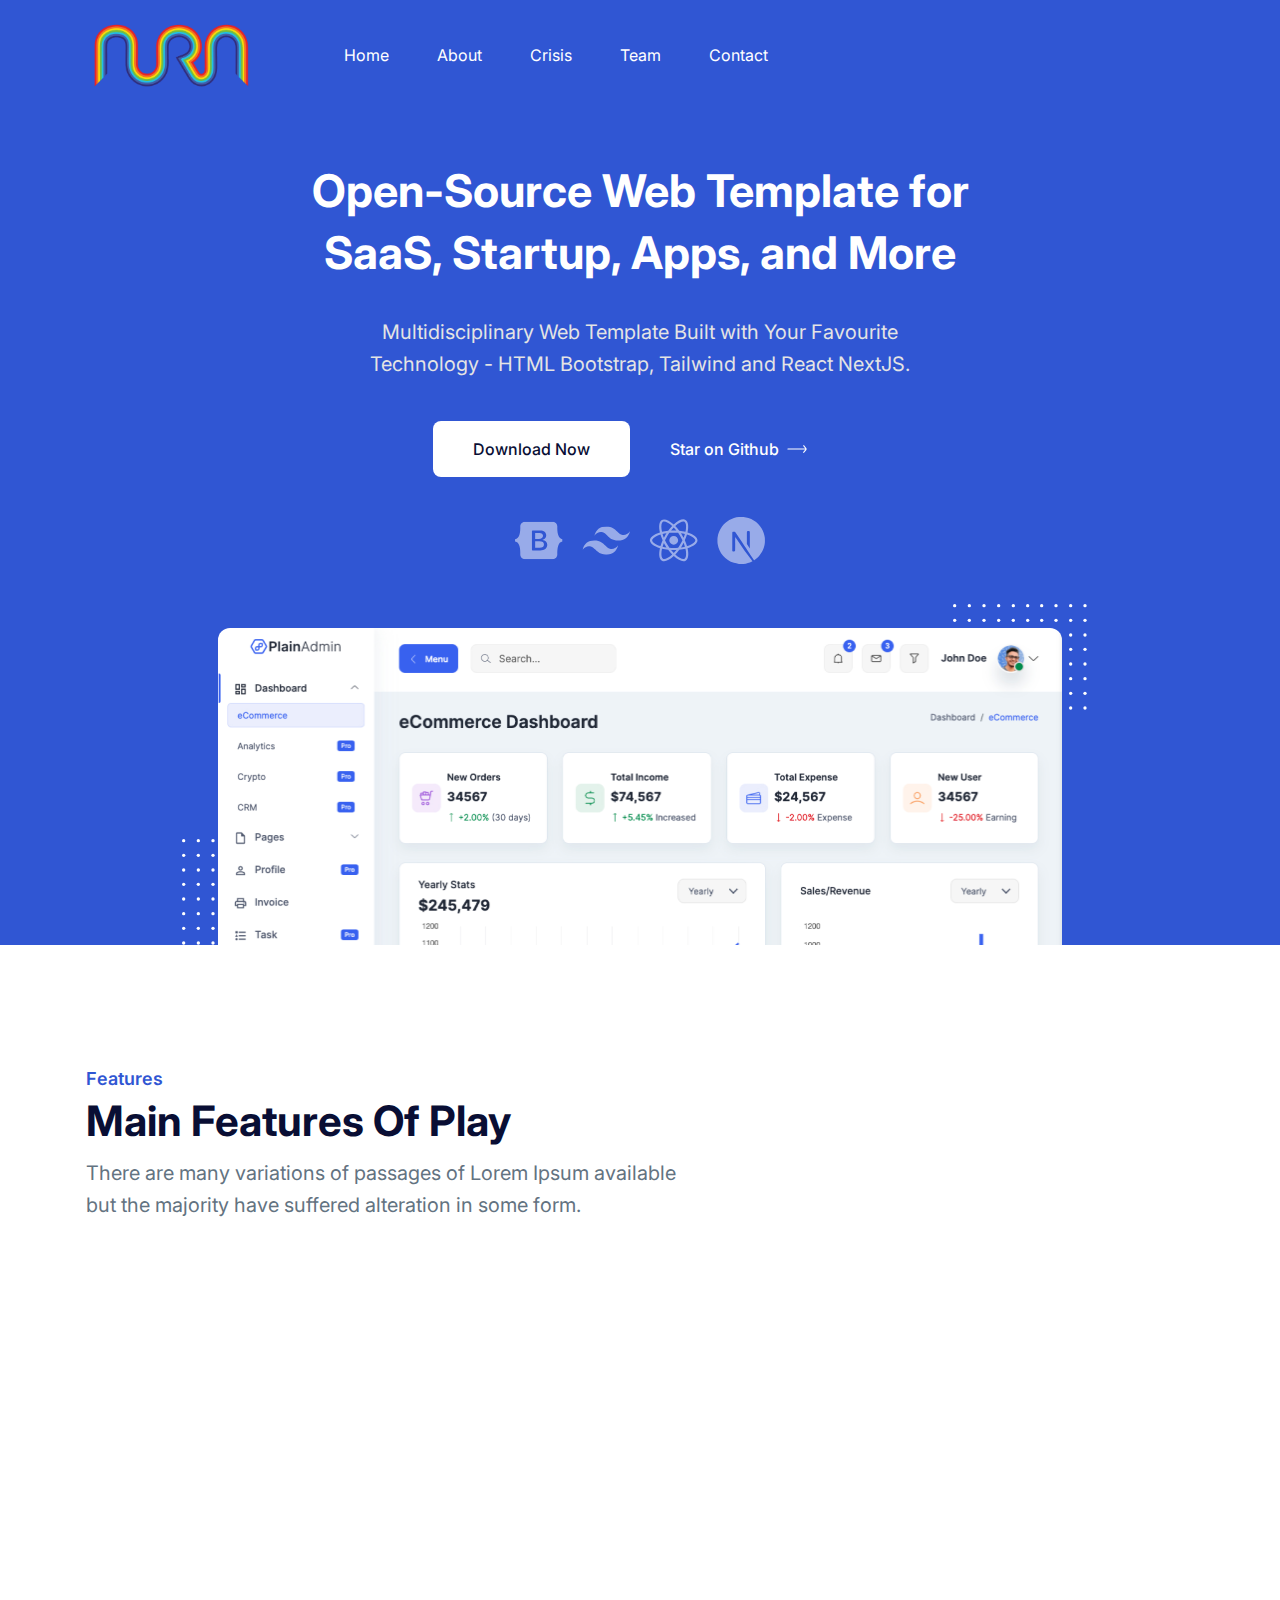
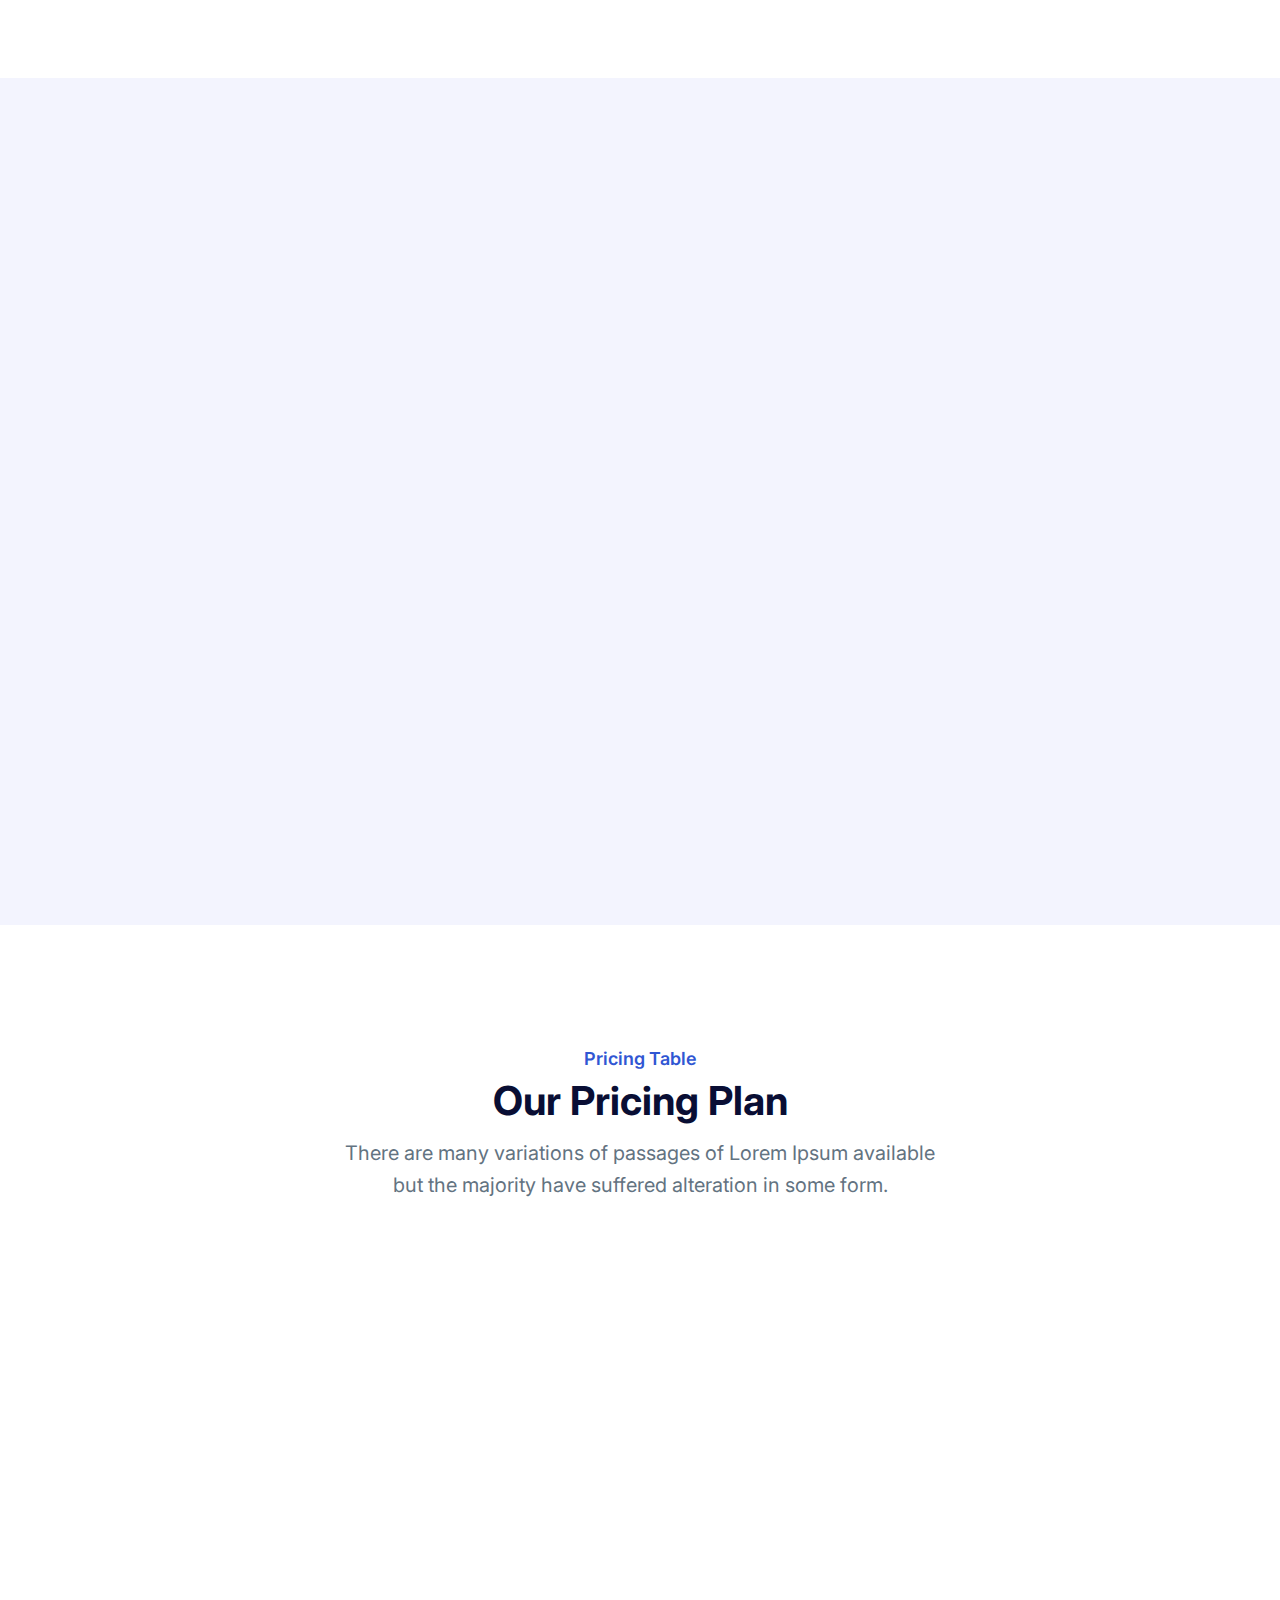
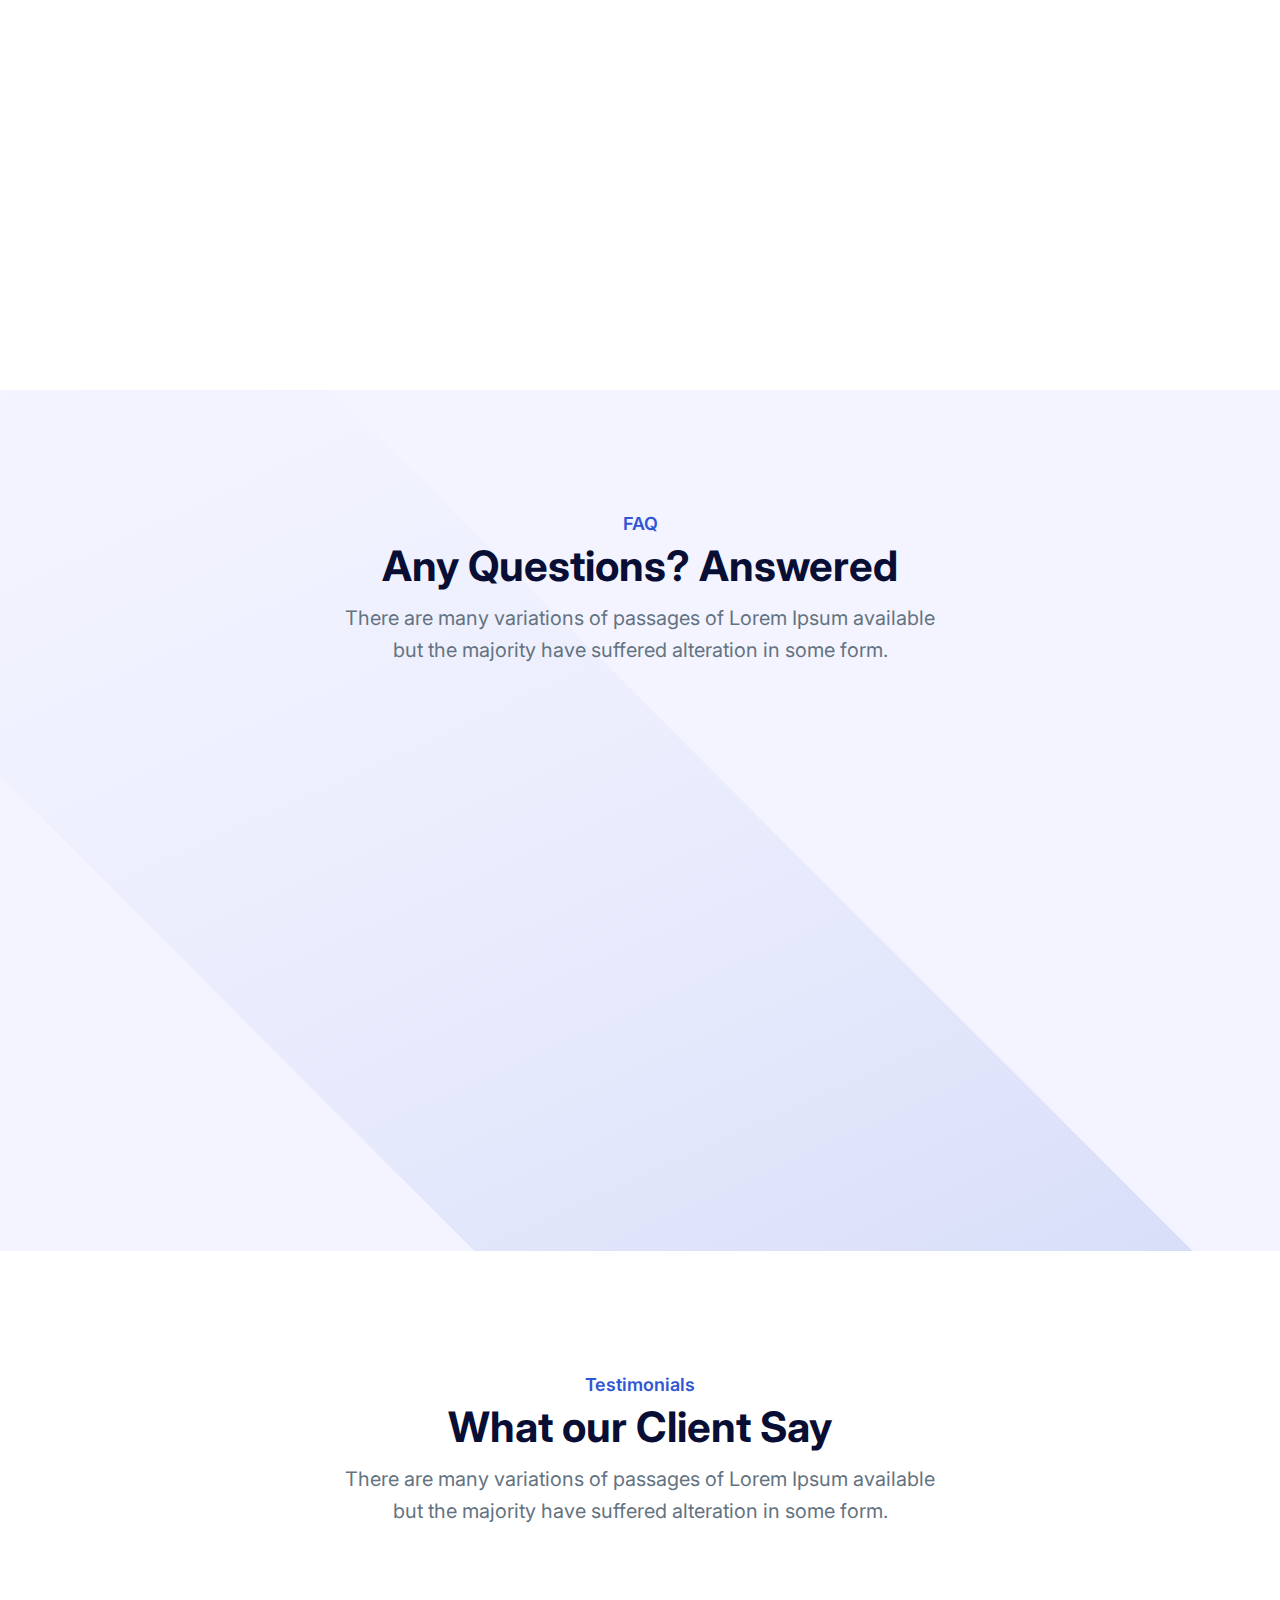
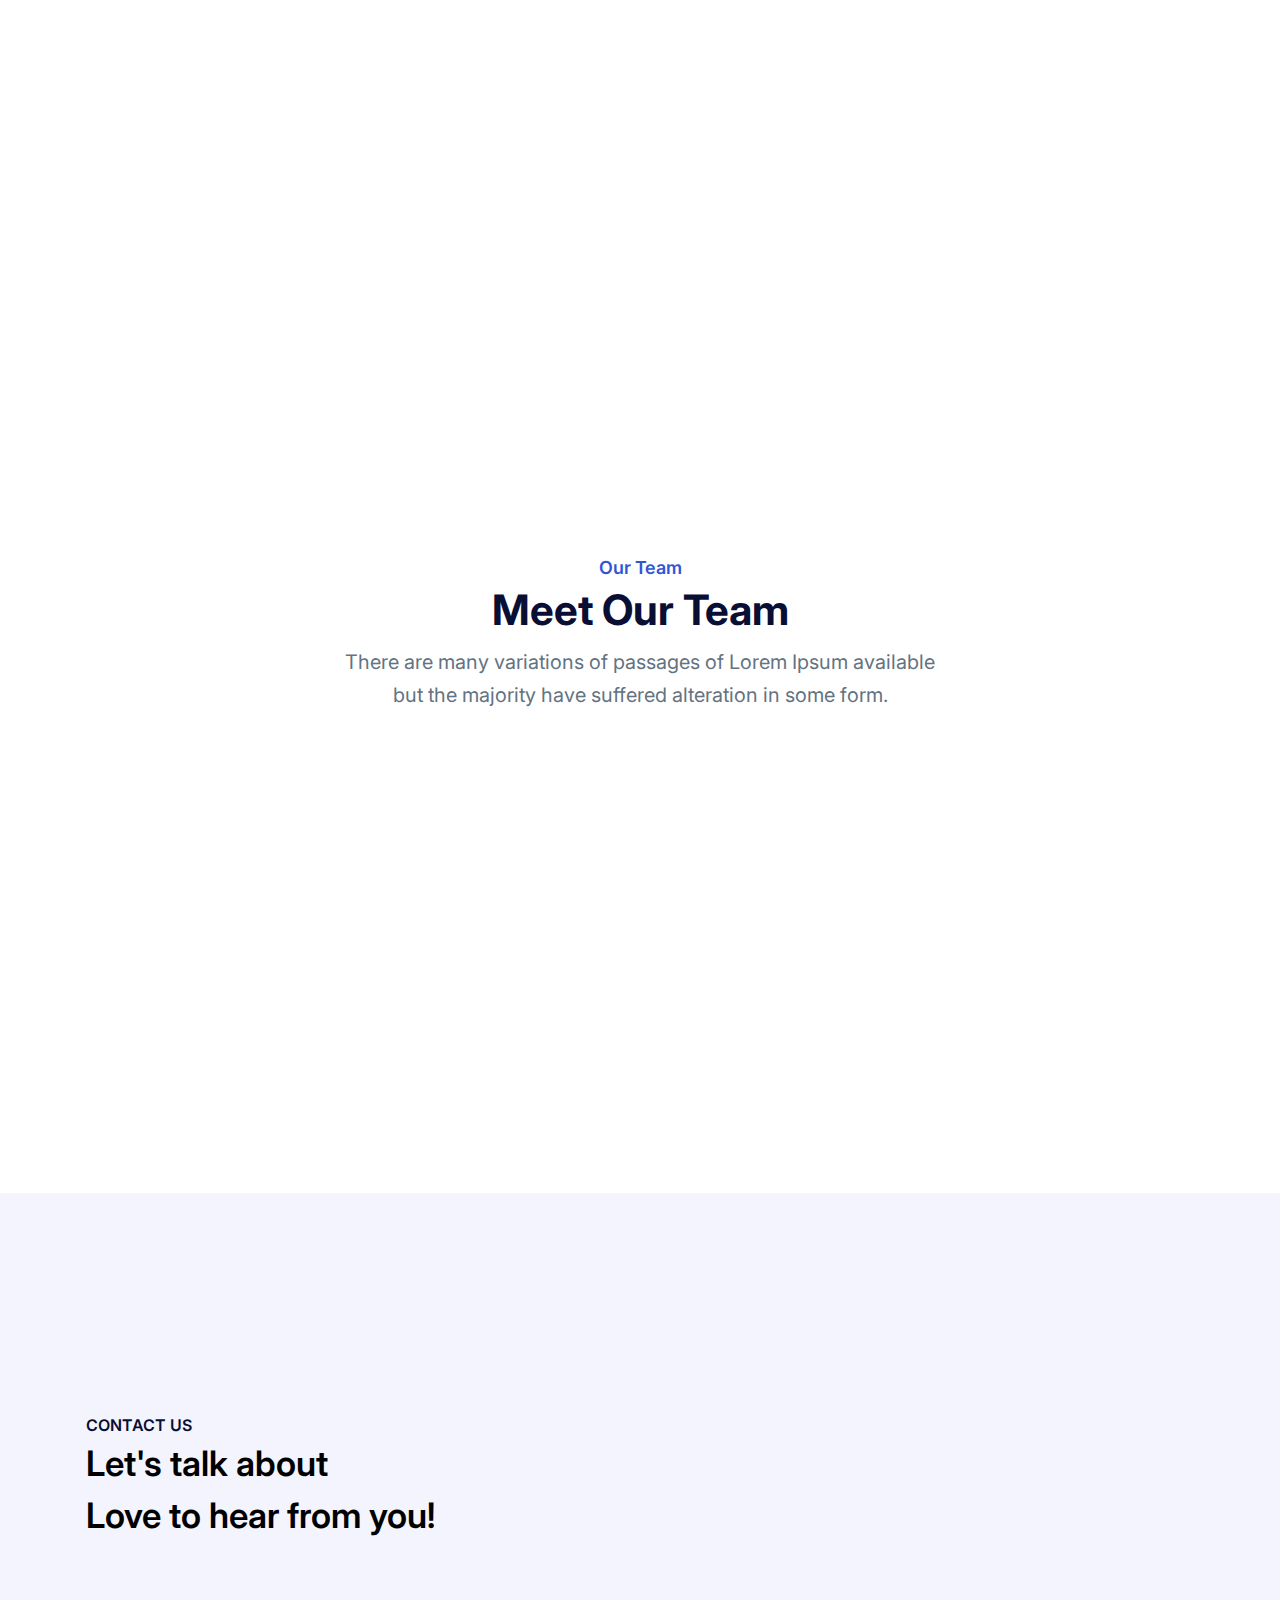
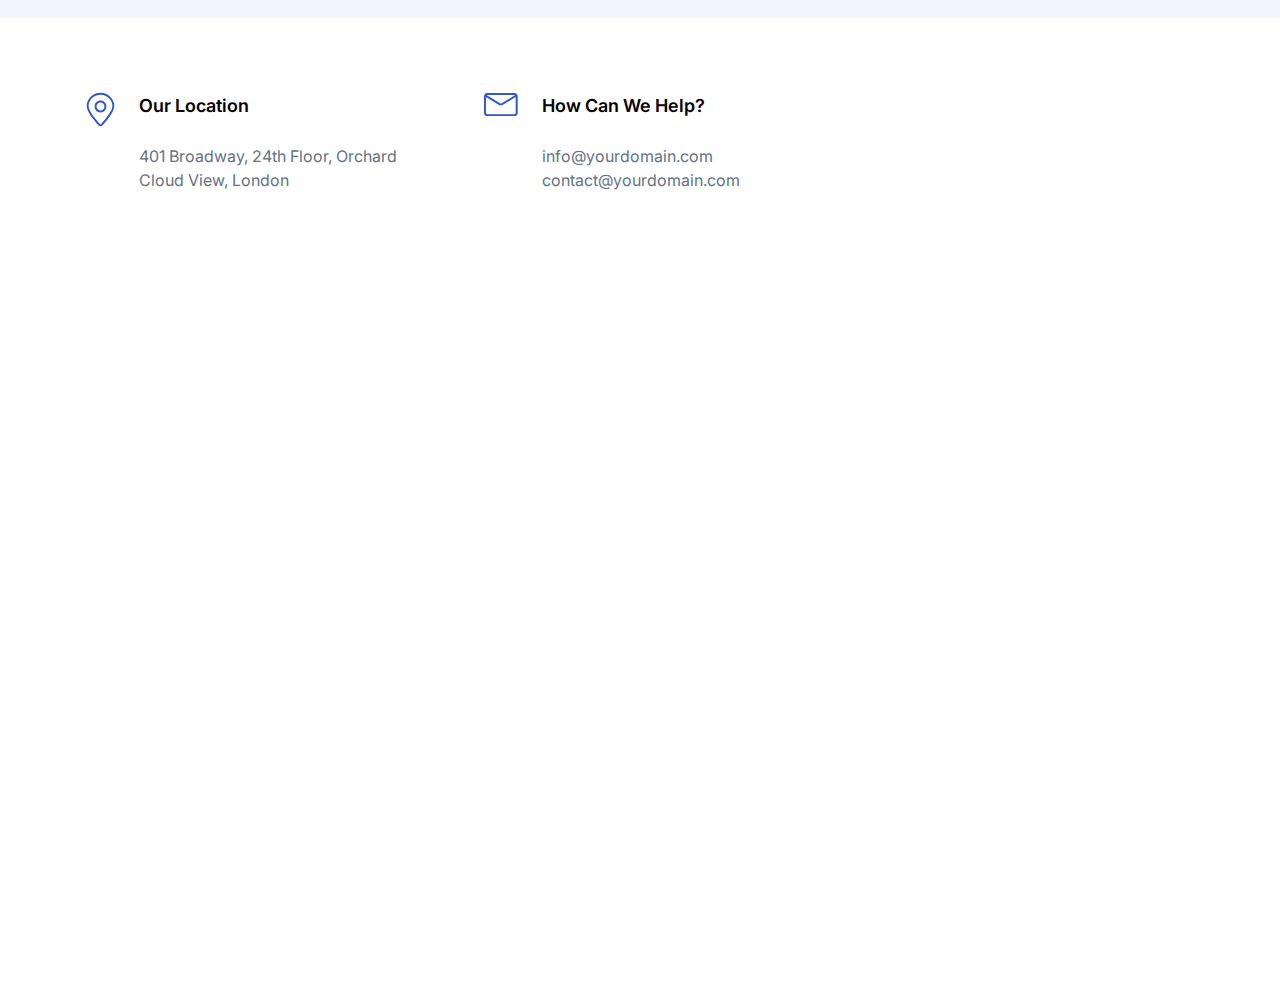
==== commit ab07a792: "navbar completed" ====
--- a/index.html
+++ b/index.html
@@ -31,7 +31,7 @@
           <div class="max-w-full px-4 w-60">
             <a href="index.html" class="block w-full py-5 navbar-logo">
               <img
-                src="assets/images/logo/logo-white.svg"
+                src="assets/images/logo/logo-white.png"
                 alt="logo"
                 class="w-full header-logo"
               />
@@ -79,7 +79,7 @@
                       href="#pricing"
                       class="flex py-2 mx-8 text-base ud-menu-scroll text-dark group-hover:text-primary lg:mr-0 lg:ml-7 lg:inline-flex lg:py-6 lg:px-0 lg:text-white lg:group-hover:text-white lg:group-hover:opacity-70 xl:ml-12"
                     >
-                      Pricing
+                      Crisis
                     </a>
                   </li>
                   <li class="relative group">
@@ -98,7 +98,7 @@
                       Contact
                     </a>
                   </li>
-                  <li class="relative submenu-item group">
+                  <!-- <li class="relative submenu-item group">
                     <a
                       href="javascript:void(0)"
                       class="relative mx-8 flex py-2 text-base text-dark after:absolute after:right-1 after:top-1/2 after:mt-[-2px] after:h-2 after:w-2 after:-translate-y-1/2 after:rotate-45 after:border-b-2 after:border-r-2 after:border-current group-hover:text-primary lg:mr-0 lg:ml-8 lg:inline-flex lg:py-6 lg:pl-0 lg:pr-4 lg:text-white lg:after:right-0 lg:group-hover:text-white lg:group-hover:opacity-70 xl:ml-12"
@@ -157,11 +157,11 @@
                         404 Page
                       </a>
                     </div>
-                  </li>
+                  </li> -->
                 </ul>
               </nav>
             </div>
-            <div class="justify-end hidden pr-16 sm:flex lg:pr-0">
+            <!-- <div class="justify-end hidden pr-16 sm:flex lg:pr-0">
               <a
                 href="signin.html"
                 class="py-3 text-base font-medium text-white loginBtn px-7 hover:opacity-70"
@@ -174,7 +174,7 @@
               >
                 Sign Up
               </a>
-            </div>
+            </div> -->
           </div>
         </div>
       </div>
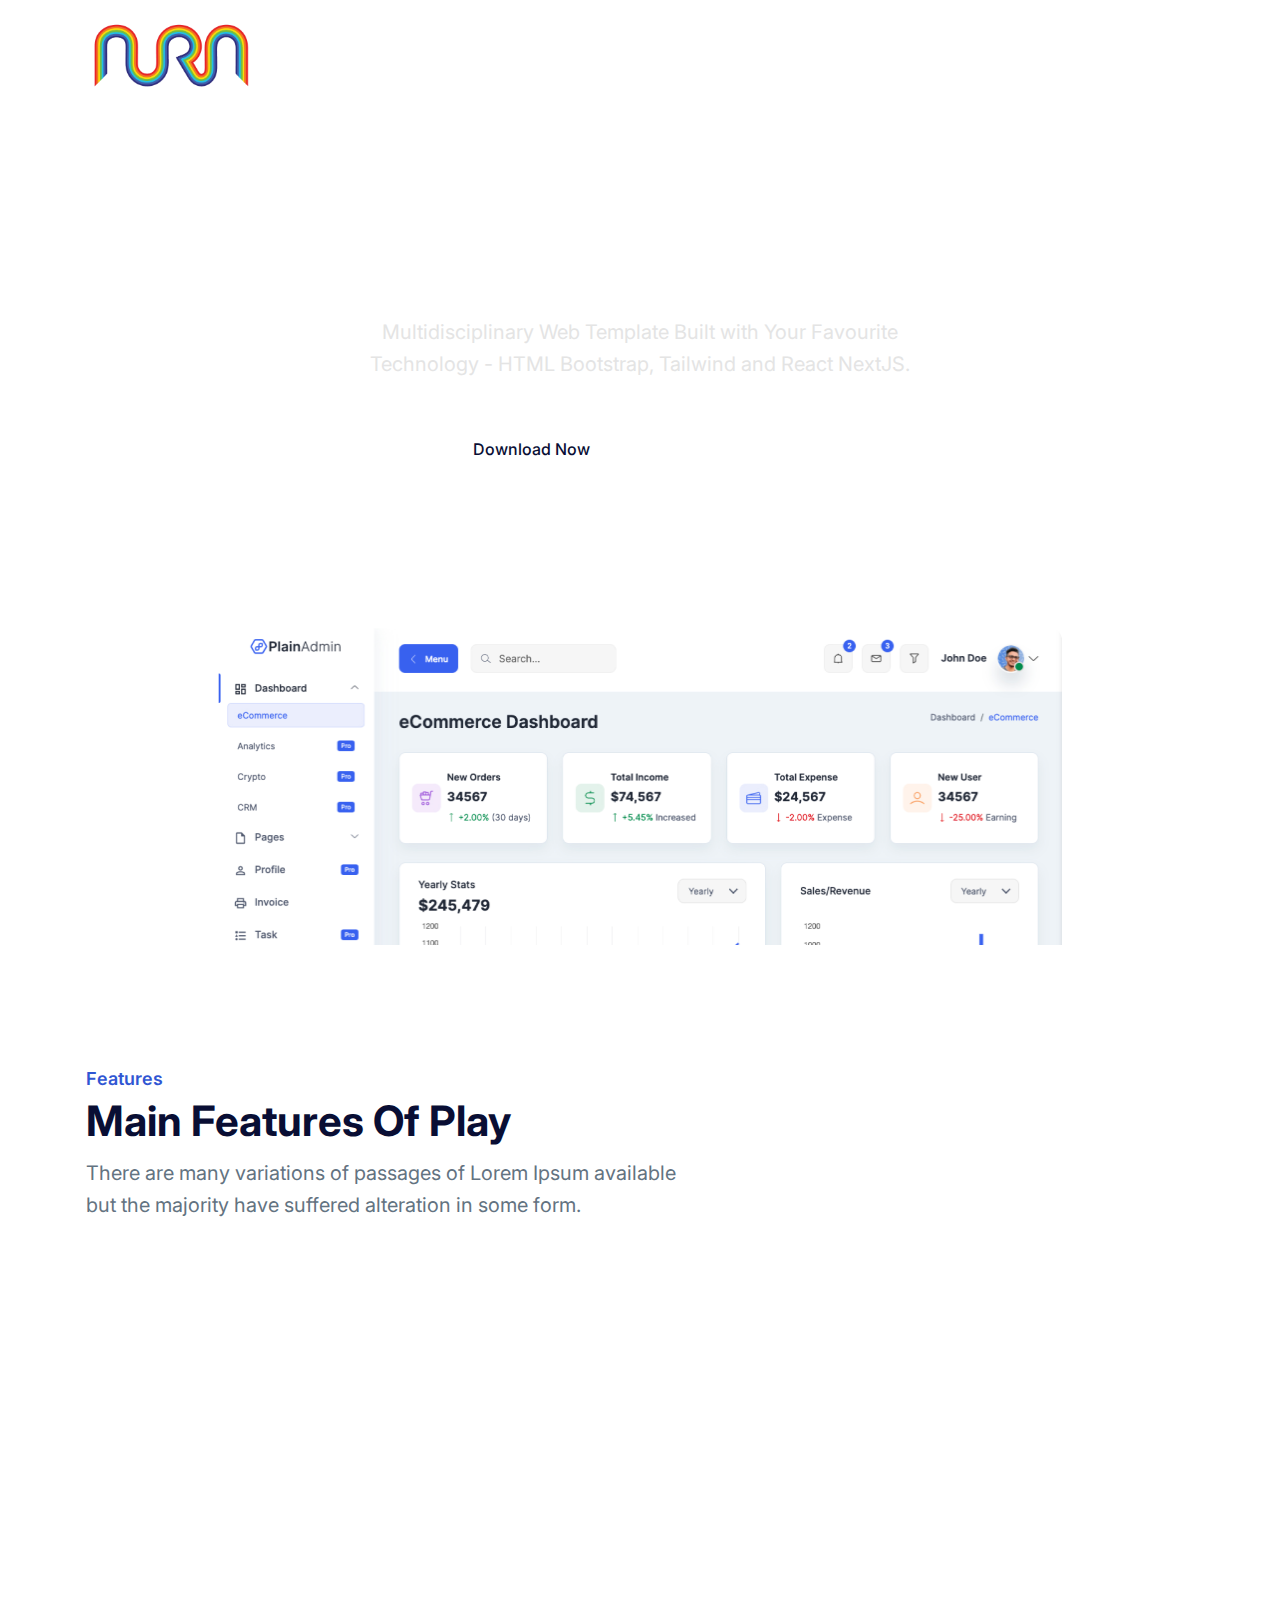
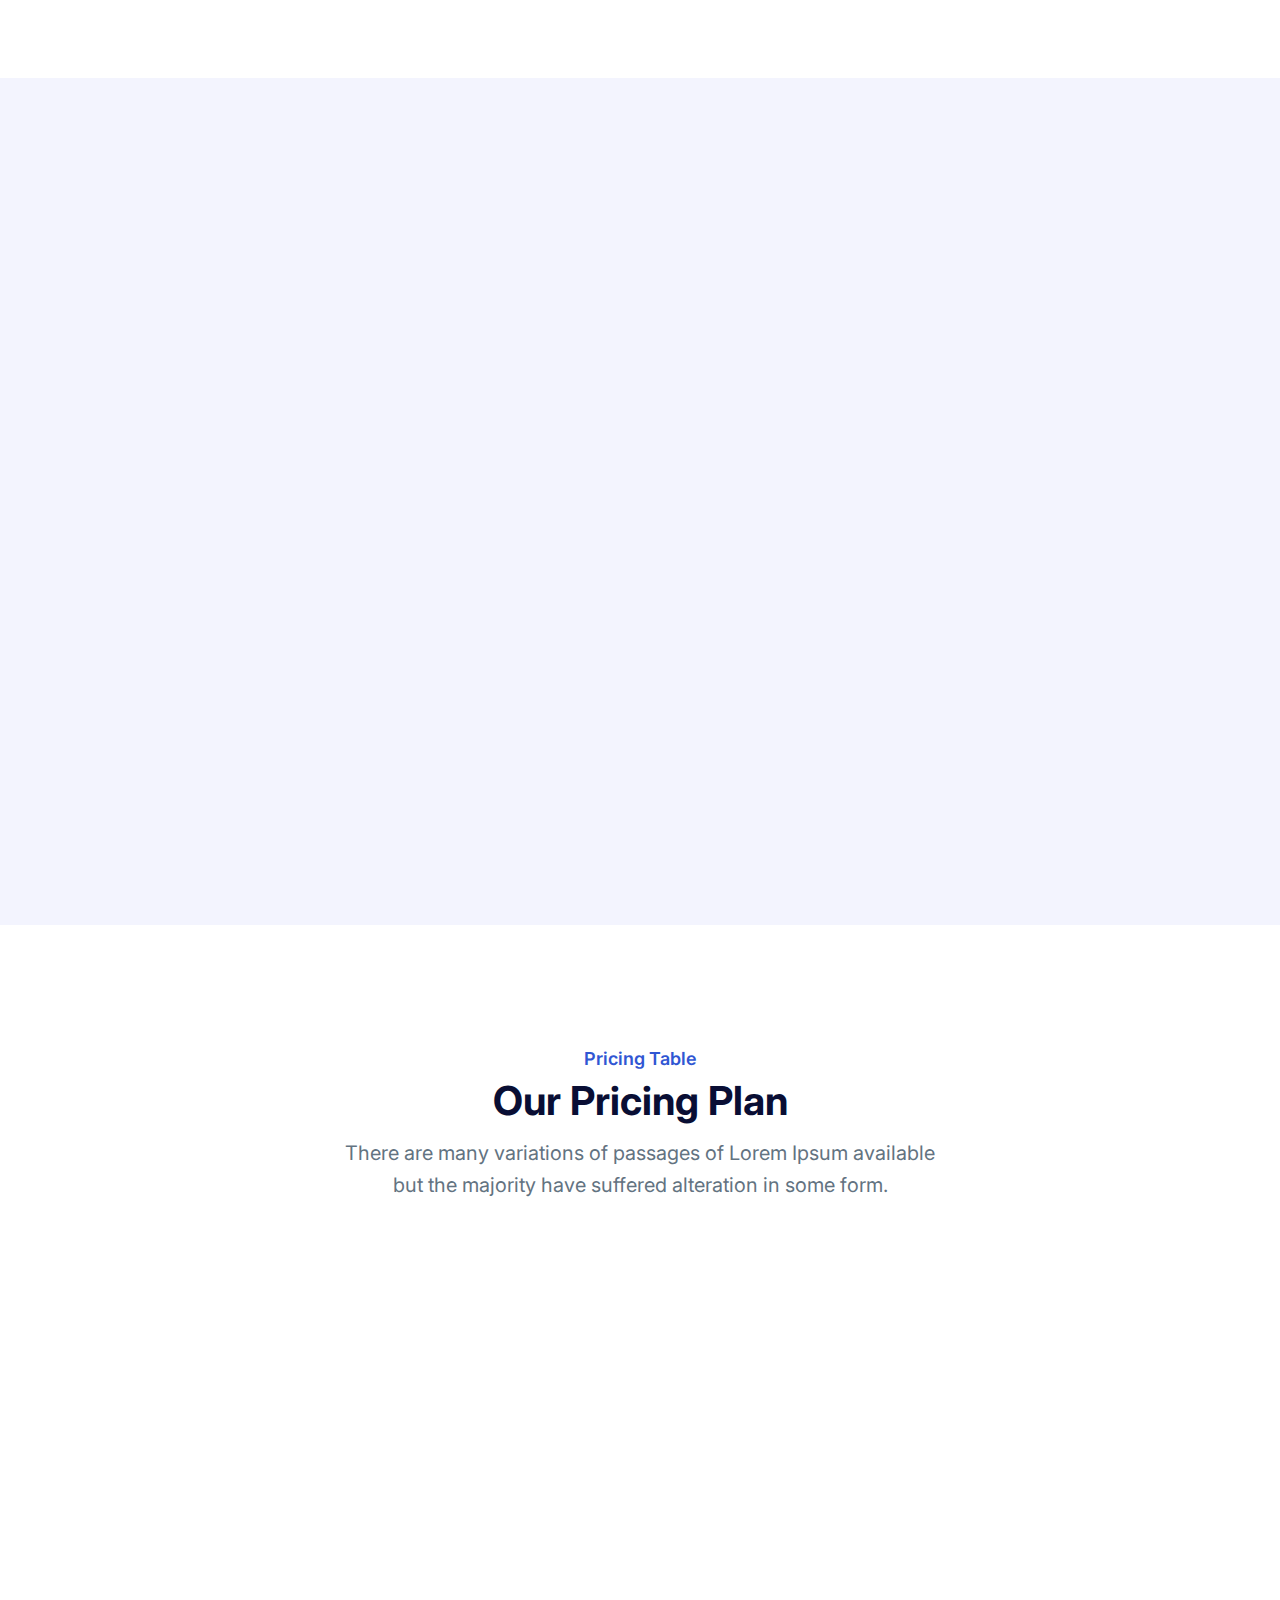
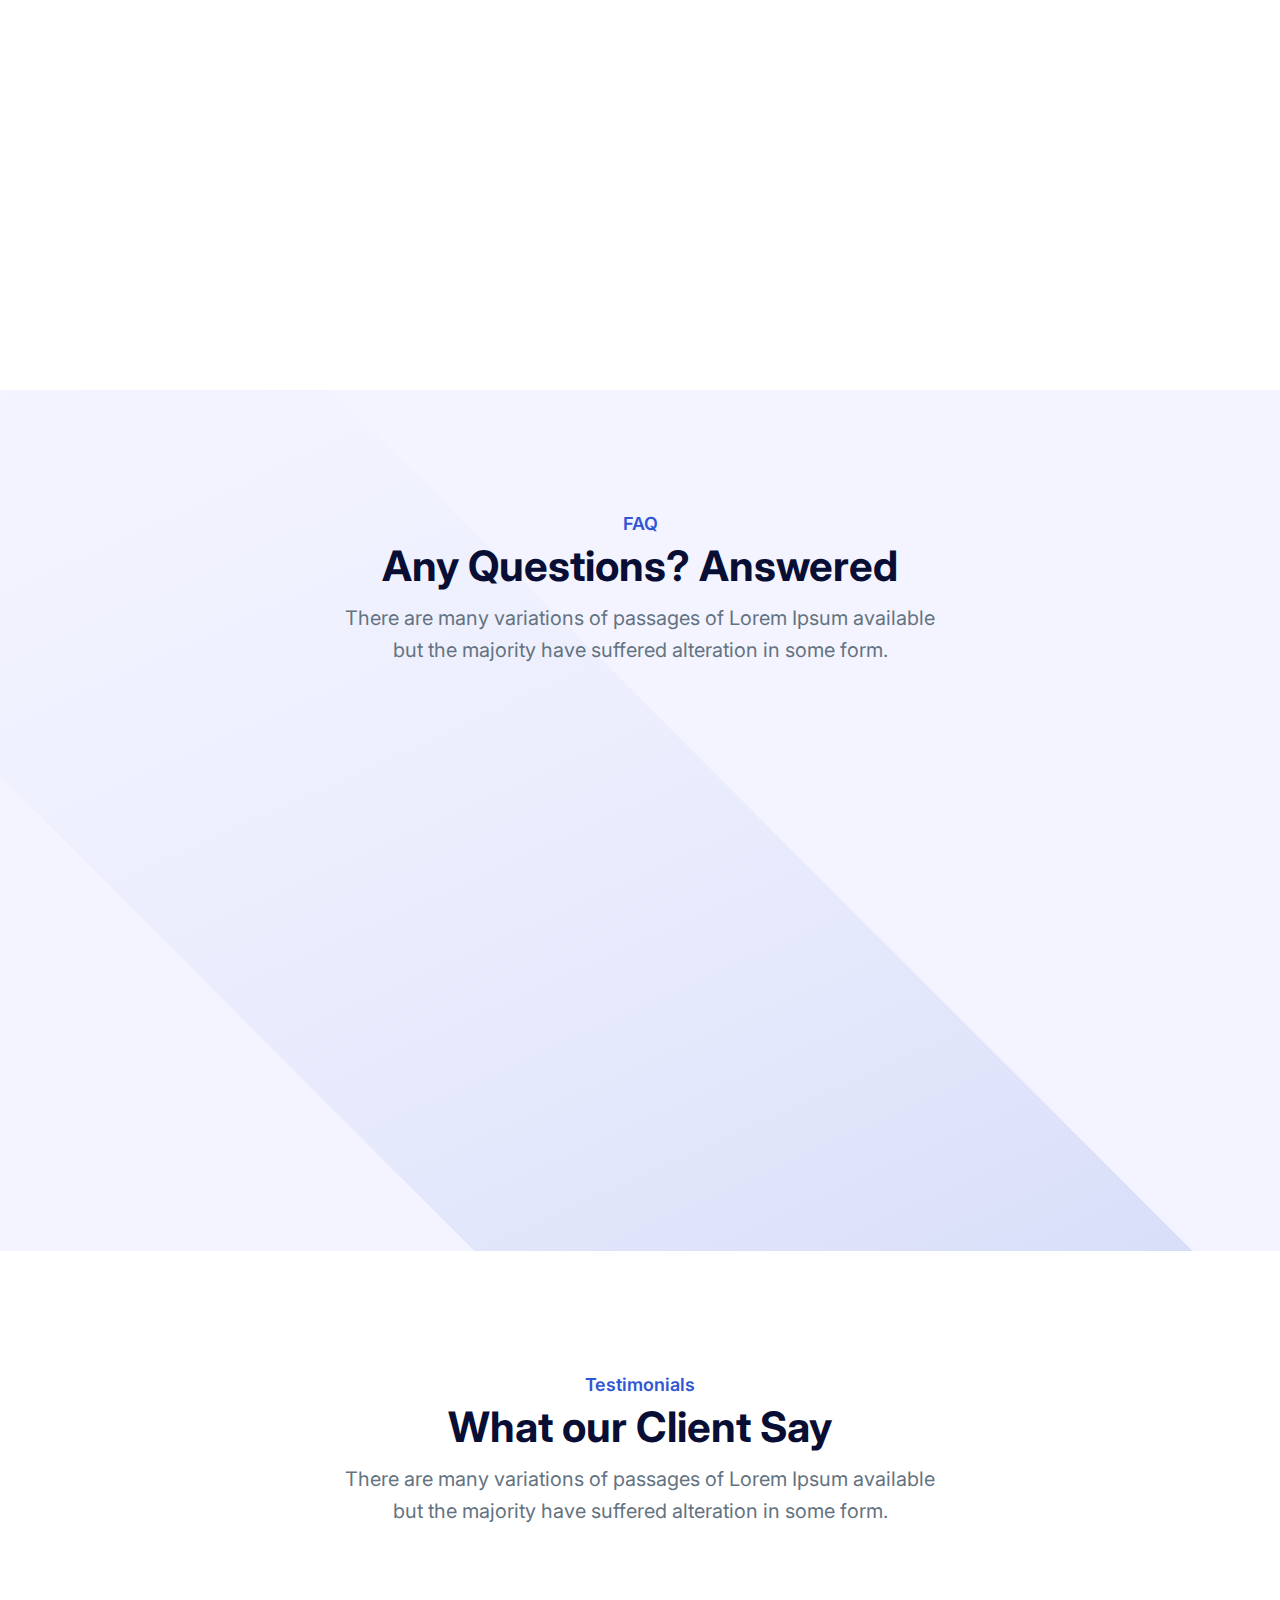
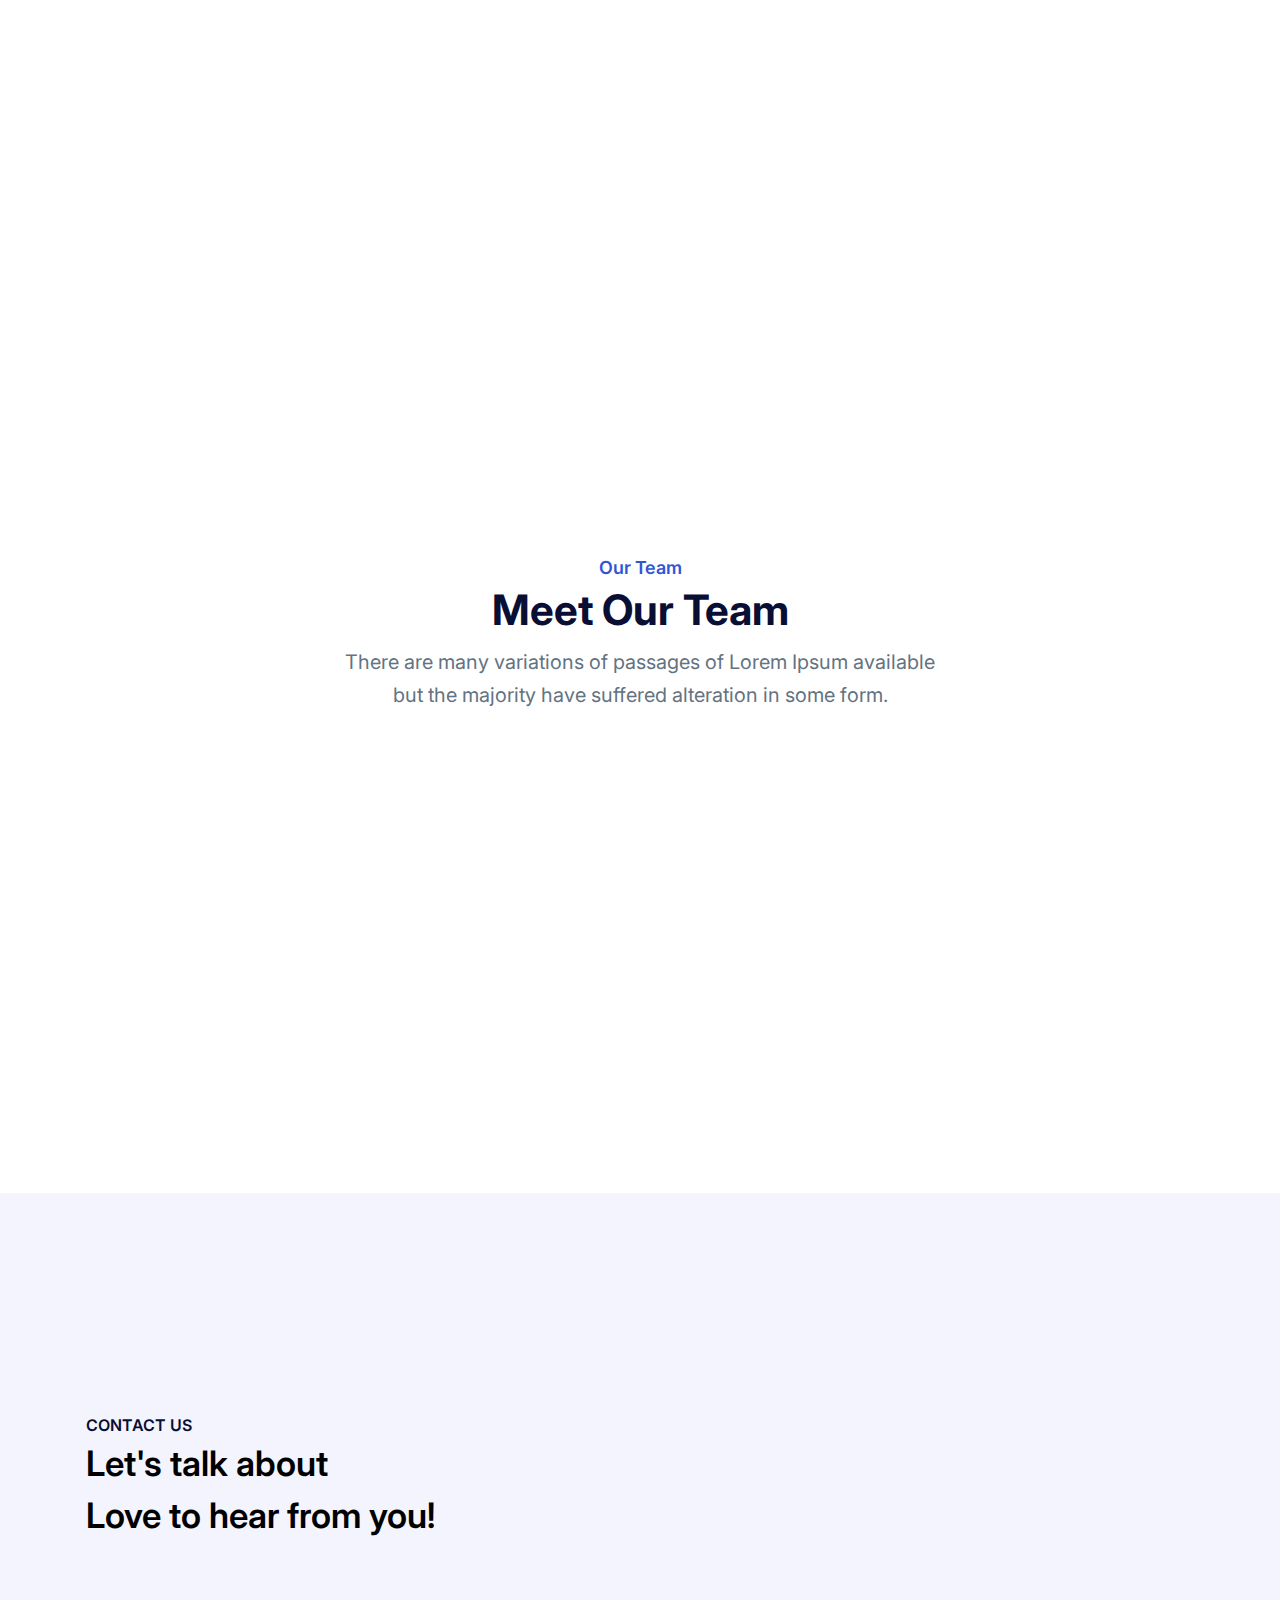
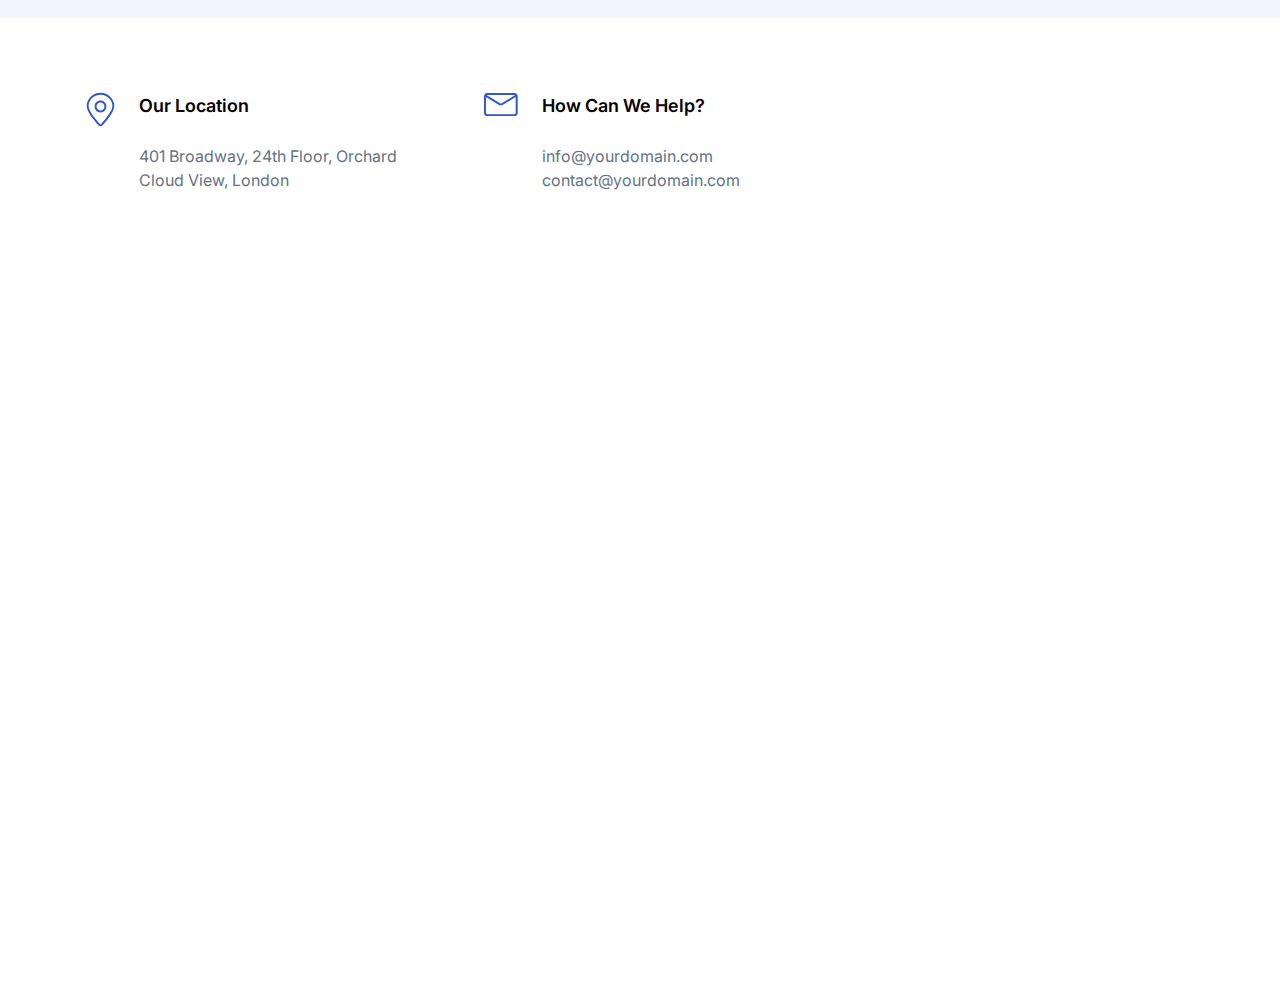
==== commit 4f0d777b: "navbar logo size updated" ====
--- a/index.html
+++ b/index.html
@@ -33,7 +33,7 @@
               <img
                 src="assets/images/logo/logo-white.png"
                 alt="logo"
-                class="w-full header-logo"
+                class="w-32 header-logo "
               />
             </a>
           </div>
@@ -184,7 +184,7 @@
     <!-- ====== Hero Section Start -->
     <div
       id="home"
-      class="relative overflow-hidden bg-primary pt-[120px] md:pt-[130px] lg:pt-[160px]"
+      class="relative overflow-hidden bg-gradient-to-br from-green-300 via-blue-500 to-purple-600 pt-[120px] md:pt-[130px] lg:pt-[160px]"
     >
       <div class="container">
         <div class="flex flex-wrap items-center -mx-4">
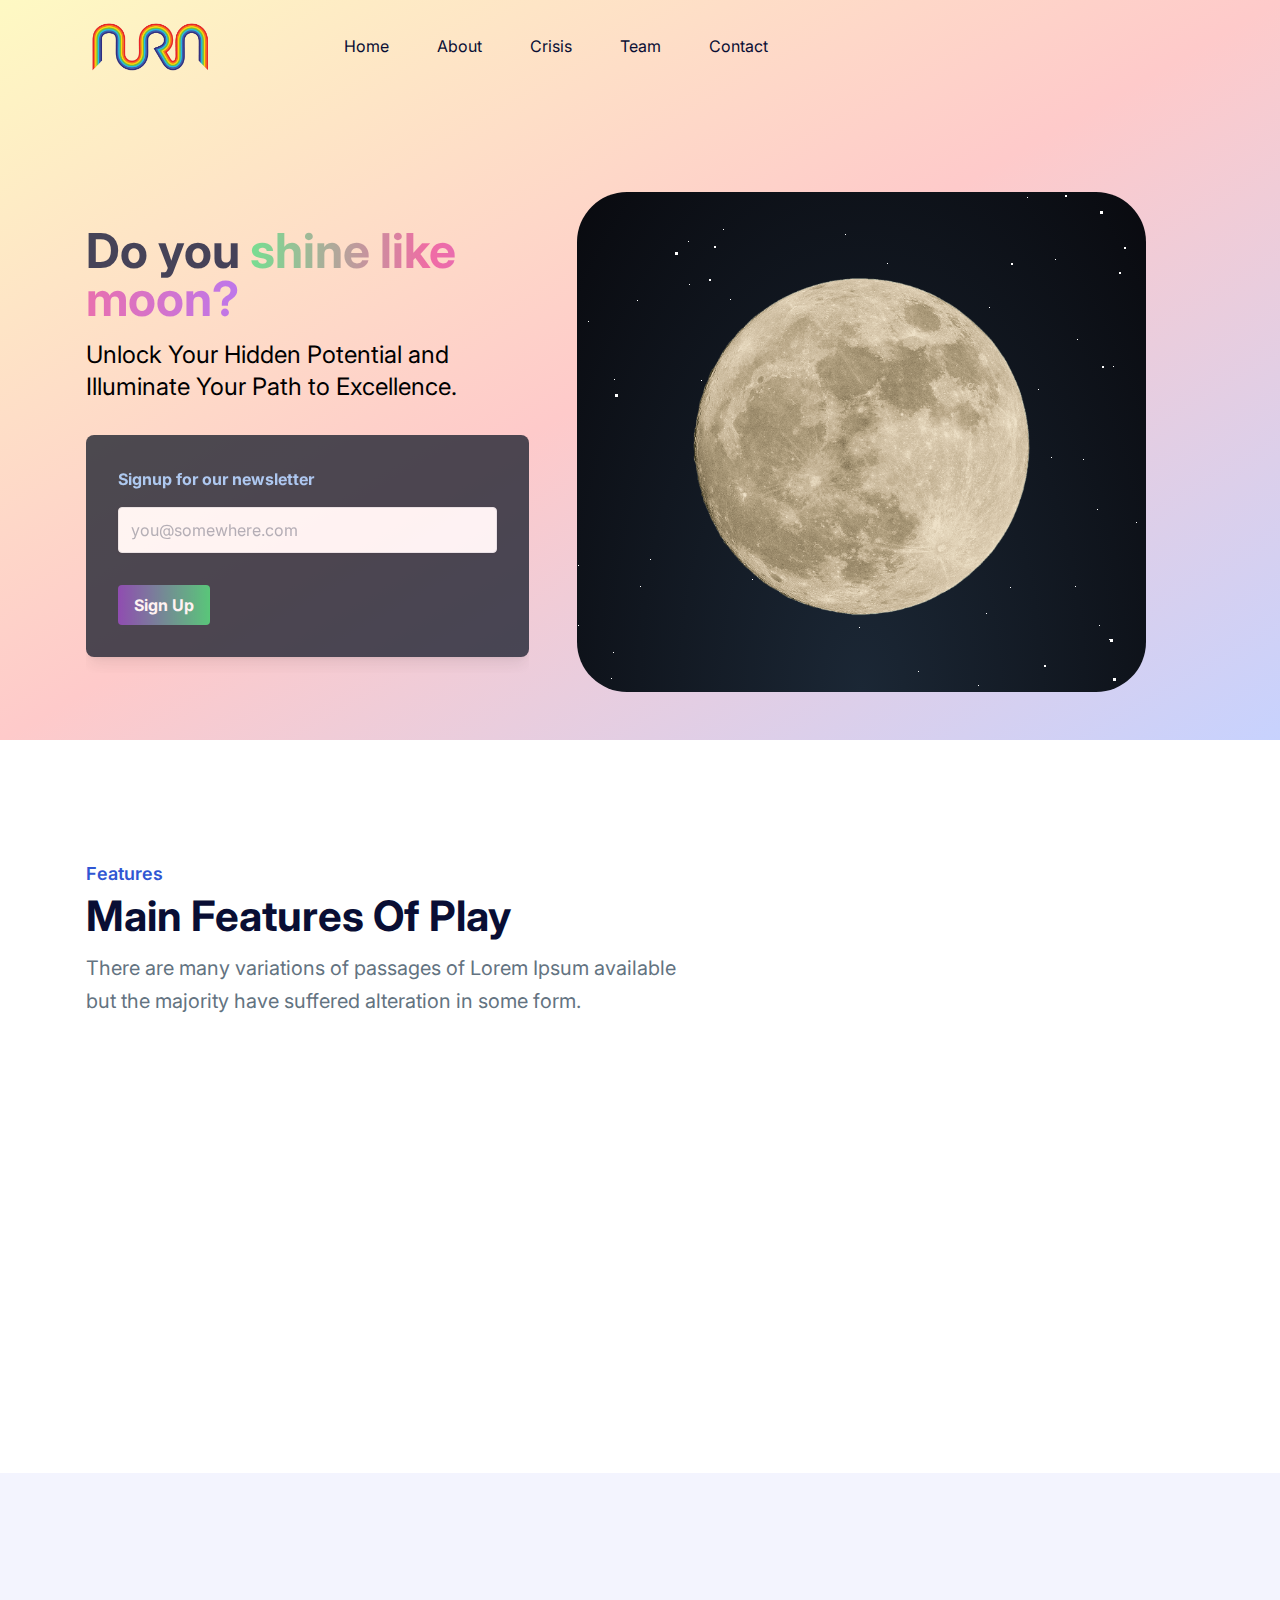
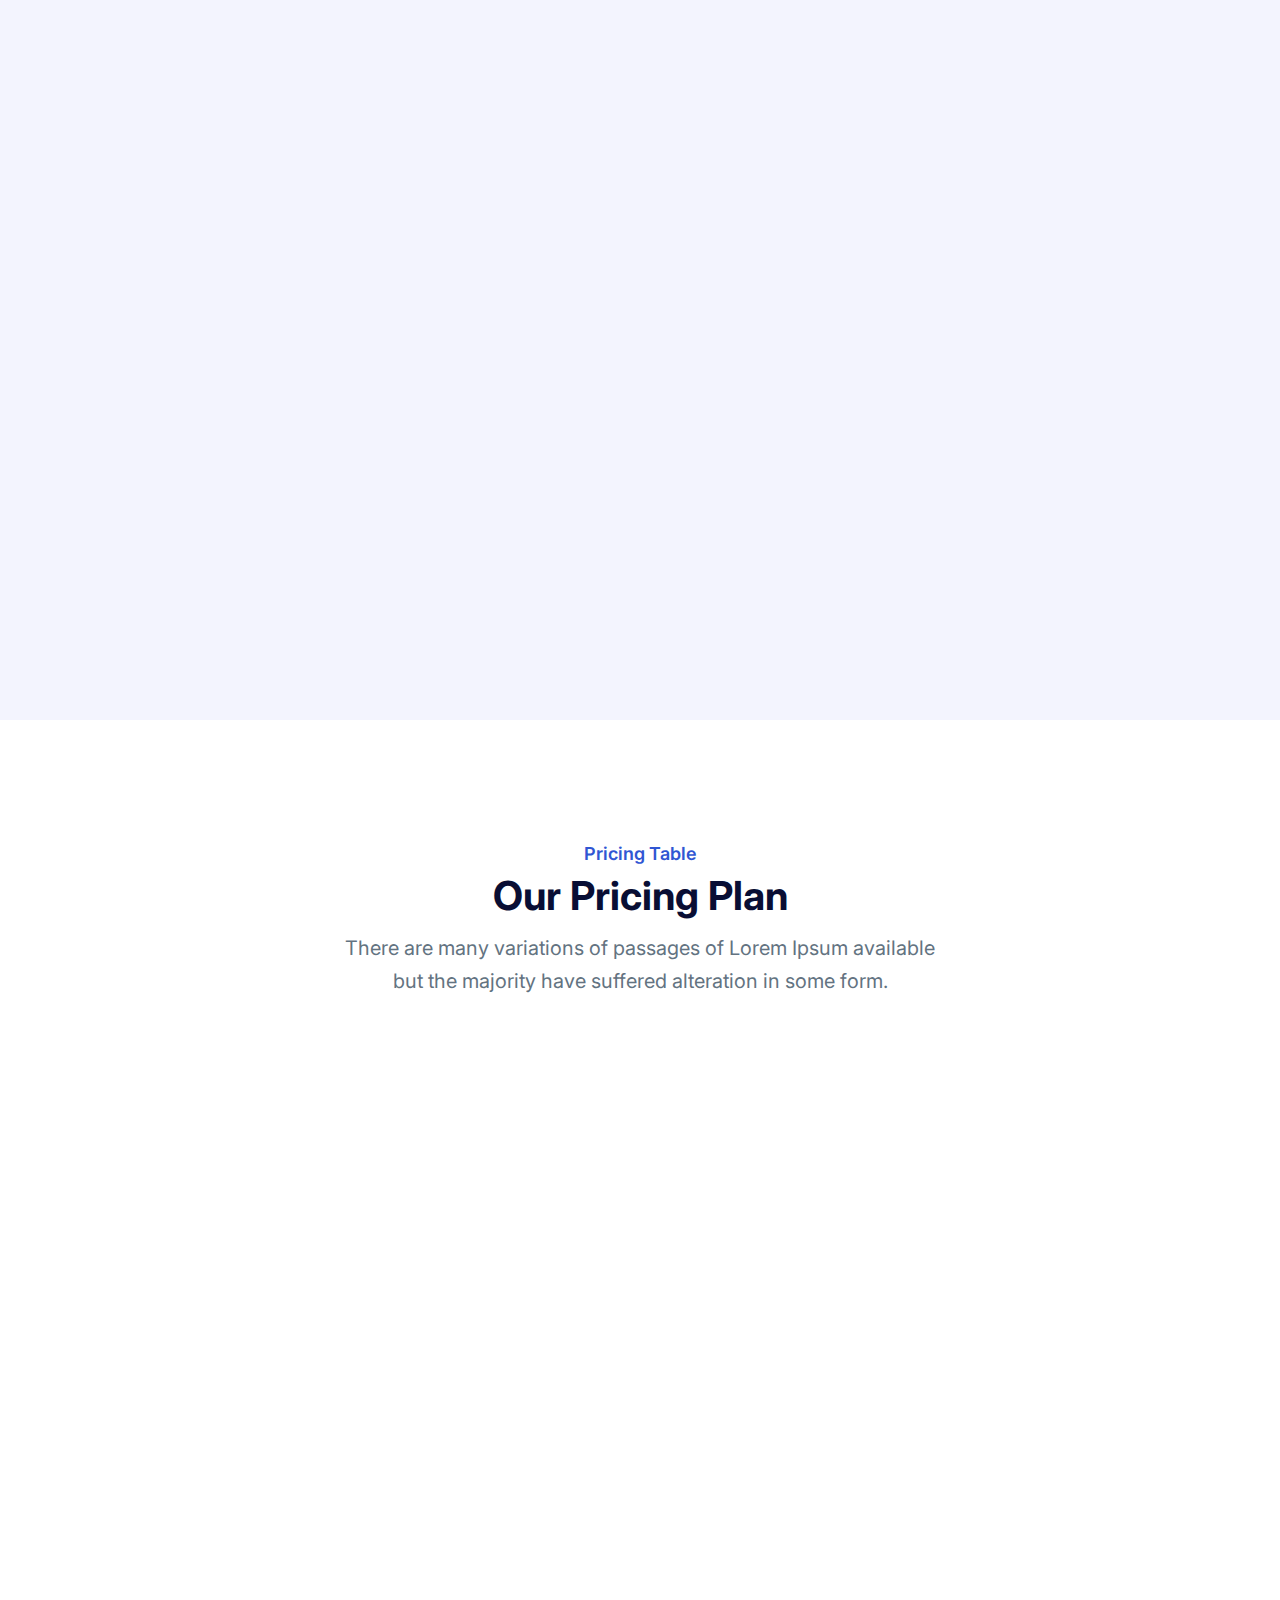
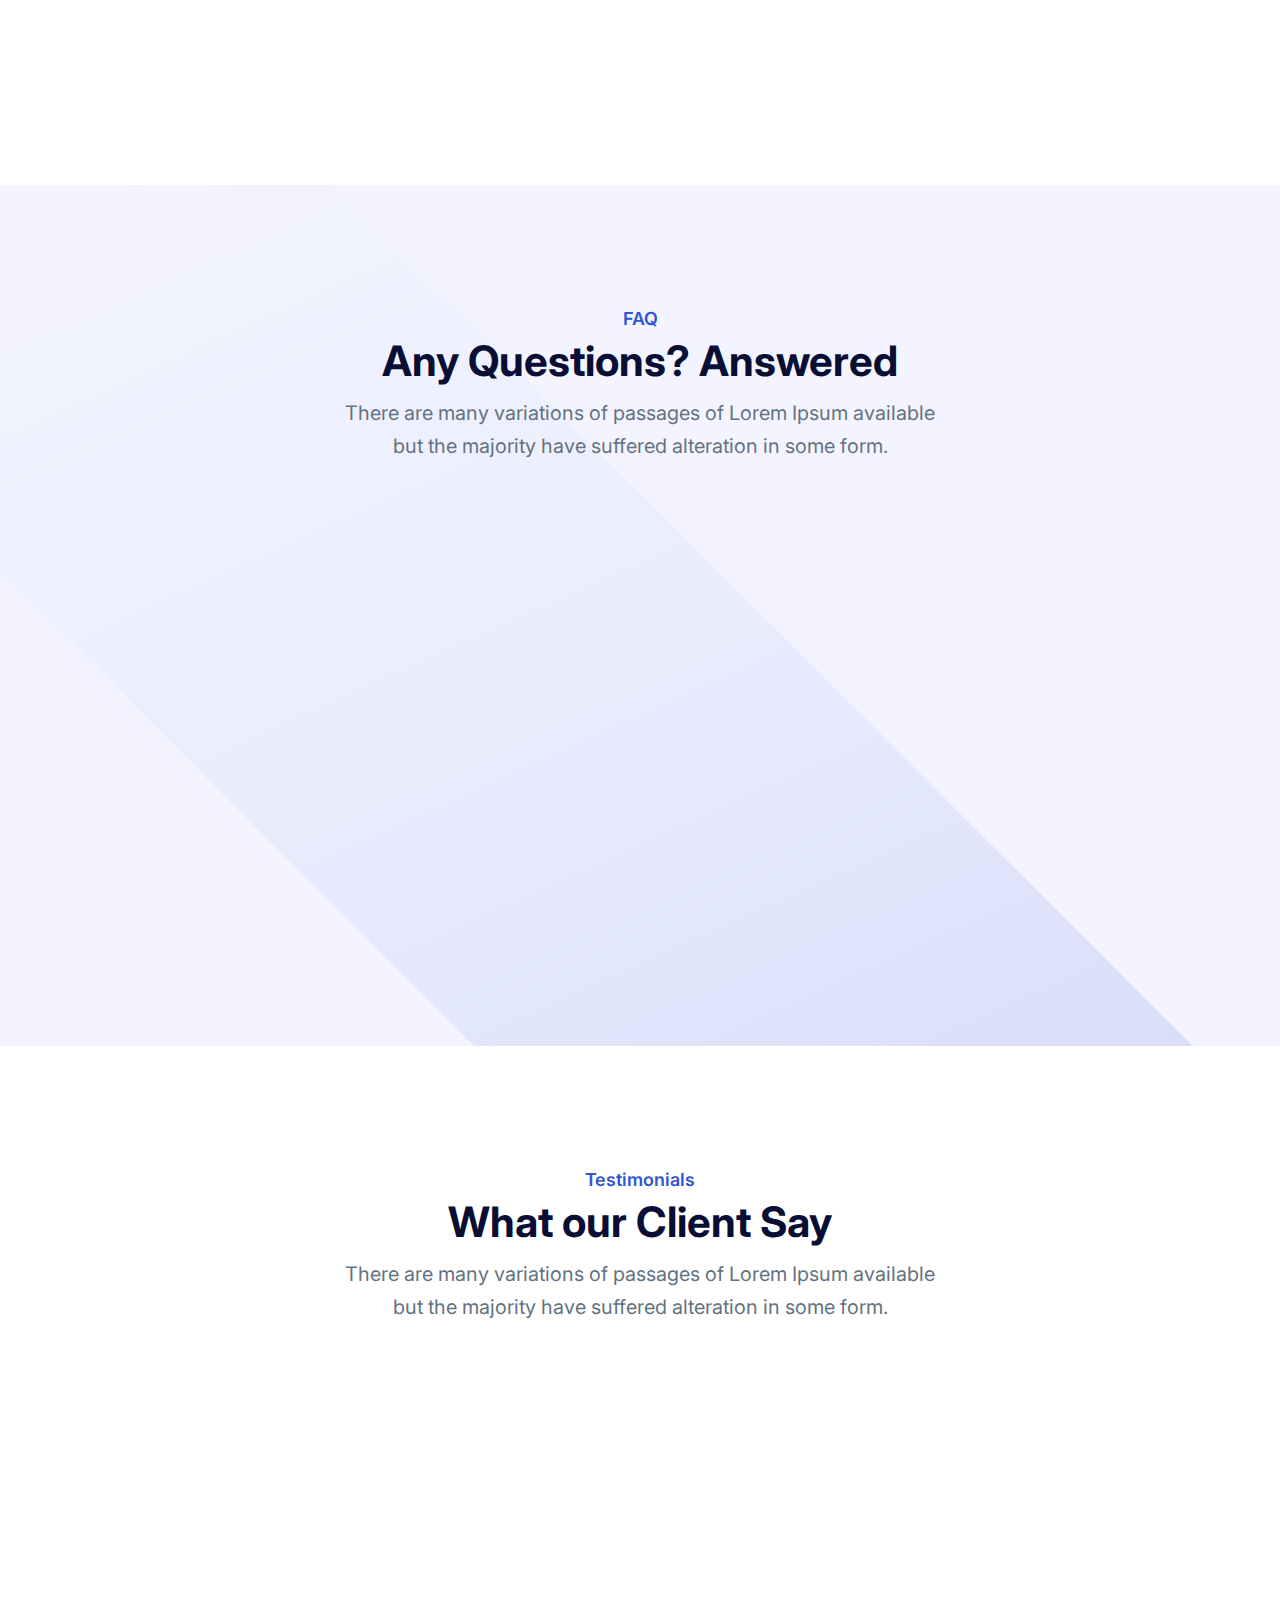
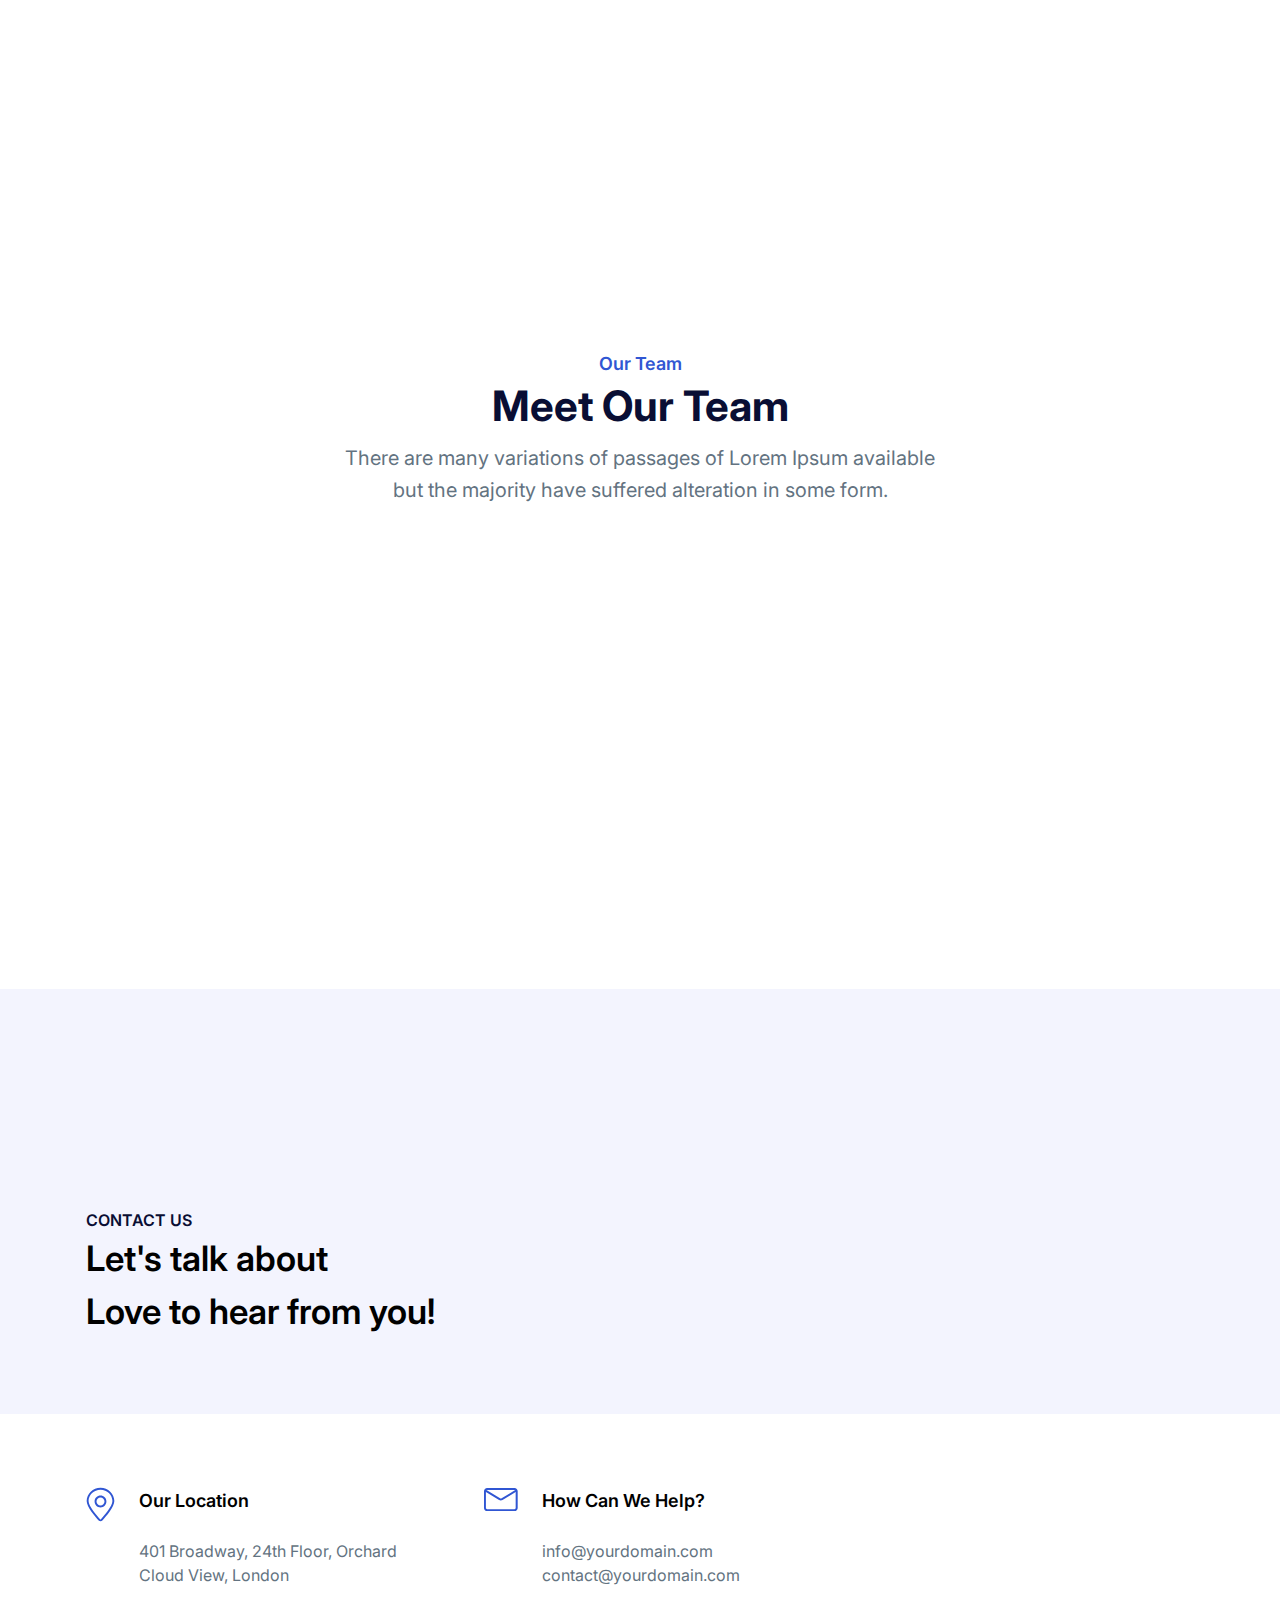
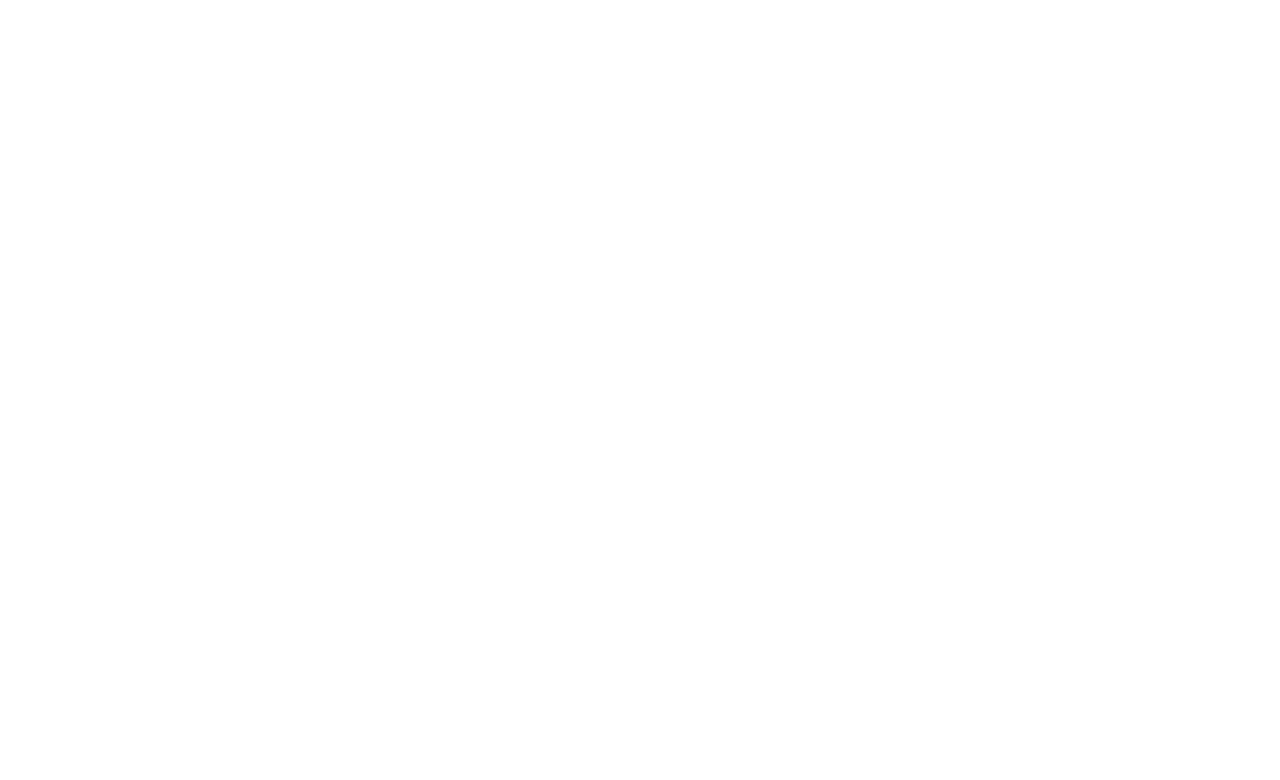
==== commit 1515f32c: "hero section updated" ====
--- a/index.html
+++ b/index.html
@@ -14,6 +14,7 @@
     />
     <link rel="stylesheet" href="assets/css/animate.css" />
     <link rel="stylesheet" href="assets/css/tailwind.css" />
+    <link rel="stylesheet" href="parallex.css">
 
     <!-- ==== WOW JS ==== -->
     <script src="assets/js/wow.min.js"></script>
@@ -61,7 +62,7 @@
                   <li class="relative group">
                     <a
                       href="#home"
-                      class="flex py-2 mx-8 text-base ud-menu-scroll text-dark group-hover:text-primary lg:mr-0 lg:inline-flex lg:py-6 lg:px-0 lg:text-white lg:group-hover:text-white lg:group-hover:opacity-70"
+                      class="flex py-2 mx-8 text-base ud-menu-scroll text-dark group-hover:text-primary lg:mr-0 lg:inline-flex lg:py-6 lg:px-0 lg:text-dark lg:group-hover:text-dark lg:group-hover:opacity-70"
                     >
                       Home
                     </a>
@@ -69,7 +70,7 @@
                   <li class="relative group">
                     <a
                       href="#about"
-                      class="flex py-2 mx-8 text-base ud-menu-scroll text-dark group-hover:text-primary lg:mr-0 lg:ml-7 lg:inline-flex lg:py-6 lg:px-0 lg:text-white lg:group-hover:text-white lg:group-hover:opacity-70 xl:ml-12"
+                      class="flex py-2 mx-8 text-base ud-menu-scroll text-dark group-hover:text-primary lg:mr-0 lg:ml-7 lg:inline-flex lg:py-6 lg:px-0 lg:text-dark lg:group-hover:text-dark lg:group-hover:opacity-70 xl:ml-12"
                     >
                       About
                     </a>
@@ -77,7 +78,7 @@
                   <li class="relative group">
                     <a
                       href="#pricing"
-                      class="flex py-2 mx-8 text-base ud-menu-scroll text-dark group-hover:text-primary lg:mr-0 lg:ml-7 lg:inline-flex lg:py-6 lg:px-0 lg:text-white lg:group-hover:text-white lg:group-hover:opacity-70 xl:ml-12"
+                      class="flex py-2 mx-8 text-base ud-menu-scroll text-dark group-hover:text-primary lg:mr-0 lg:ml-7 lg:inline-flex lg:py-6 lg:px-0 lg:text-dark lg:group-hover:text-dark lg:group-hover:opacity-70 xl:ml-12"
                     >
                       Crisis
                     </a>
@@ -85,7 +86,7 @@
                   <li class="relative group">
                     <a
                       href="#team"
-                      class="flex py-2 mx-8 text-base ud-menu-scroll text-dark group-hover:text-primary lg:mr-0 lg:ml-7 lg:inline-flex lg:py-6 lg:px-0 lg:text-white lg:group-hover:text-white lg:group-hover:opacity-70 xl:ml-12"
+                      class="flex py-2 mx-8 text-base ud-menu-scroll text-dark group-hover:text-primary lg:mr-0 lg:ml-7 lg:inline-flex lg:py-6 lg:px-0 lg:text-dark lg:group-hover:text-dark lg:group-hover:opacity-70 xl:ml-12"
                     >
                       Team
                     </a>
@@ -93,7 +94,7 @@
                   <li class="relative group">
                     <a
                       href="#contact"
-                      class="flex py-2 mx-8 text-base ud-menu-scroll text-dark group-hover:text-primary lg:mr-0 lg:ml-7 lg:inline-flex lg:py-6 lg:px-0 lg:text-white lg:group-hover:text-white lg:group-hover:opacity-70 xl:ml-12"
+                      class="flex py-2 mx-8 text-base ud-menu-scroll text-dark group-hover:text-primary lg:mr-0 lg:ml-7 lg:inline-flex lg:py-6 lg:px-0 lg:text-dark lg:group-hover:text-dark lg:group-hover:opacity-70 xl:ml-12"
                     >
                       Contact
                     </a>
@@ -182,1225 +183,92 @@
     <!-- ====== Navbar Section End -->
 
     <!-- ====== Hero Section Start -->
+ 
     <div
       id="home"
-      class="relative overflow-hidden bg-gradient-to-br from-green-300 via-blue-500 to-purple-600 pt-[120px] md:pt-[130px] lg:pt-[160px]"
+      class="relative overflow-hidden bg-gradient-to-tl from-indigo-200 via-red-200 to-yellow-100 "
     >
-      <div class="container">
-        <div class="flex flex-wrap items-center -mx-4">
-          <div class="w-full px-4">
-            <div
-              class="hero-content wow fadeInUp mx-auto max-w-[780px] text-center"
-              data-wow-delay=".2s"
-            >
-              <h1
-                class="mb-8 text-3xl font-bold leading-snug text-white sm:text-4xl sm:leading-snug md:text-[45px] md:leading-snug"
-              >
-                Open-Source Web Template for SaaS, Startup, Apps, and More
-              </h1>
-              <p
-                class="mx-auto mb-10 max-w-[600px] text-base text-[#e4e4e4] sm:text-lg sm:leading-relaxed md:text-xl md:leading-relaxed"
-              >
-                Multidisciplinary Web Template Built with Your Favourite
-                Technology - HTML Bootstrap, Tailwind and React NextJS.
-              </p>
-              <ul class="flex flex-wrap items-center justify-center mb-10">
-                <li>
-                  <a
-                    href="https://links.tailgrids.com/play-download"
-                    class="inline-flex items-center justify-center px-6 py-4 text-base font-medium text-center transition duration-300 ease-in-out bg-white rounded-lg text-dark hover:text-primary hover:shadow-lg sm:px-10"
-                  >
-                    Download Now
-                  </a>
-                </li>
-                <li>
-                  <a
-                    href="https://github.com/tailgrids/play-tailwind"
-                    target="_blank"
-                    class="flex items-center px-6 py-4 text-base font-medium text-white transition duration-300 ease-in-out hover:opacity-70 sm:px-10"
-                  >
-                    Star on Github
-                    <span class="pl-2">
-                      <svg
-                        width="20"
-                        height="8"
-                        viewBox="0 0 20 8"
-                        class="fill-current"
-                      >
-                        <path
-                          d="M19.2188 2.90632L17.0625 0.343819C16.875 0.125069 16.5312 0.0938193 16.2812 0.281319C16.0625 0.468819 16.0312 0.812569 16.2188 1.06257L18.25 3.46882H0.9375C0.625 3.46882 0.375 3.71882 0.375 4.03132C0.375 4.34382 0.625 4.59382 0.9375 4.59382H18.25L16.2188 7.00007C16.0312 7.21882 16.0625 7.56257 16.2812 7.78132C16.375 7.87507 16.5 7.90632 16.625 7.90632C16.7812 7.90632 16.9375 7.84382 17.0312 7.71882L19.1875 5.15632C19.75 4.46882 19.75 3.53132 19.2188 2.90632Z"
-                        />
-                      </svg>
-                    </span>
-                  </a>
-                </li>
-              </ul>
-              <div class="text-center wow fadeInUp" data-wow-delay=".3s">
-                <img
-                  src="assets/images/hero/brand.svg"
-                  alt="image"
-                  class="mx-auto w-full max-w-[250px] opacity-50 transition duration-300 ease-in-out hover:opacity-100"
-                />
-              </div>
-            </div>
+    <div class="container flex flex-col flex-wrap items-center pt-24 mx-auto md:pt-36 md:flex-row">
+      <!--Left Col-->
+      <div class="flex flex-col justify-center w-full overflow-y-hidden xl:w-2/5 lg:items-start">
+        <h1 class="my-4 text-3xl font-bold leading-tight text-center opacity-75 text-dark md:text-5xl md:text-left">
+          Do you 
+          <span class="text-transparent bg-clip-text bg-gradient-to-r from-green-400 via-pink-500 to-purple-500">
+            shine like moon?
+          </span>
+         
+        </h1>
+        <p class="mb-8 text-base leading-normal text-center md:text-2xl md:text-left">
+          Unlock Your Hidden Potential and Illuminate Your Path to Excellence.
+        </p>
+
+        <form class="hidden w-full px-8 pt-6 pb-8 mb-4 bg-gray-900 rounded-lg shadow-lg opacity-75 md:block">
+          <div class="mb-4">
+            <label class="block py-2 mb-2 font-bold text-blue-300" for="emailaddress">
+              Signup for our newsletter
+            </label>
+            <input
+              class="w-full p-3 leading-tight text-gray-700 transition duration-300 ease-in-out transform border rounded shadow appearance-none focus:ring hover:scale-105"
+              id="emailaddress"
+              type="text"
+              placeholder="you@somewhere.com"
+            />
           </div>
 
-          <div class="w-full px-4">
-            <div
-              class="wow fadeInUp relative z-10 mx-auto max-w-[845px]"
-              data-wow-delay=".25s"
+          <div class="flex items-center justify-between pt-4">
+            <button
+              class="px-4 py-2 font-bold text-white transition duration-300 ease-in-out transform rounded bg-gradient-to-r from-purple-800 to-green-500 hover:from-pink-500 hover:to-green-500 focus:ring hover:scale-105"
+              type="button"
             >
-              <div class="mt-16">
-                <img
-                  src="assets/images/hero/hero-image.jpg"
-                  alt="hero"
-                  class="max-w-full mx-auto rounded-t-xl rounded-tr-xl"
-                />
-              </div>
-              <div class="absolute bottom-0 -left-9 z-[-1]">
-                <svg
-                  width="134"
-                  height="106"
-                  viewBox="0 0 134 106"
-                  fill="none"
-                  xmlns="http://www.w3.org/2000/svg"
-                >
-                  <circle
-                    cx="1.66667"
-                    cy="104"
-                    r="1.66667"
-                    transform="rotate(-90 1.66667 104)"
-                    fill="white"
-                  />
-                  <circle
-                    cx="16.3333"
-                    cy="104"
-                    r="1.66667"
-                    transform="rotate(-90 16.3333 104)"
-                    fill="white"
-                  />
-                  <circle
-                    cx="31"
-                    cy="104"
-                    r="1.66667"
-                    transform="rotate(-90 31 104)"
-                    fill="white"
-                  />
-                  <circle
-                    cx="45.6667"
-                    cy="104"
-                    r="1.66667"
-                    transform="rotate(-90 45.6667 104)"
-                    fill="white"
-                  />
-                  <circle
-                    cx="60.3333"
-                    cy="104"
-                    r="1.66667"
-                    transform="rotate(-90 60.3333 104)"
-                    fill="white"
-                  />
-                  <circle
-                    cx="88.6667"
-                    cy="104"
-                    r="1.66667"
-                    transform="rotate(-90 88.6667 104)"
-                    fill="white"
-                  />
-                  <circle
-                    cx="117.667"
-                    cy="104"
-                    r="1.66667"
-                    transform="rotate(-90 117.667 104)"
-                    fill="white"
-                  />
-                  <circle
-                    cx="74.6667"
-                    cy="104"
-                    r="1.66667"
-                    transform="rotate(-90 74.6667 104)"
-                    fill="white"
-                  />
-                  <circle
-                    cx="103"
-                    cy="104"
-                    r="1.66667"
-                    transform="rotate(-90 103 104)"
-                    fill="white"
-                  />
-                  <circle
-                    cx="132"
-                    cy="104"
-                    r="1.66667"
-                    transform="rotate(-90 132 104)"
-                    fill="white"
-                  />
-                  <circle
-                    cx="1.66667"
-                    cy="89.3333"
-                    r="1.66667"
-                    transform="rotate(-90 1.66667 89.3333)"
-                    fill="white"
-                  />
-                  <circle
-                    cx="16.3333"
-                    cy="89.3333"
-                    r="1.66667"
-                    transform="rotate(-90 16.3333 89.3333)"
-                    fill="white"
-                  />
-                  <circle
-                    cx="31"
-                    cy="89.3333"
-                    r="1.66667"
-                    transform="rotate(-90 31 89.3333)"
-                    fill="white"
-                  />
-                  <circle
-                    cx="45.6667"
-                    cy="89.3333"
-                    r="1.66667"
-                    transform="rotate(-90 45.6667 89.3333)"
-                    fill="white"
-                  />
-                  <circle
-                    cx="60.3333"
-                    cy="89.3338"
-                    r="1.66667"
-                    transform="rotate(-90 60.3333 89.3338)"
-                    fill="white"
-                  />
-                  <circle
-                    cx="88.6667"
-                    cy="89.3338"
-                    r="1.66667"
-                    transform="rotate(-90 88.6667 89.3338)"
-                    fill="white"
-                  />
-                  <circle
-                    cx="117.667"
-                    cy="89.3338"
-                    r="1.66667"
-                    transform="rotate(-90 117.667 89.3338)"
-                    fill="white"
-                  />
-                  <circle
-                    cx="74.6667"
-                    cy="89.3338"
-                    r="1.66667"
-                    transform="rotate(-90 74.6667 89.3338)"
-                    fill="white"
-                  />
-                  <circle
-                    cx="103"
-                    cy="89.3338"
-                    r="1.66667"
-                    transform="rotate(-90 103 89.3338)"
-                    fill="white"
-                  />
-                  <circle
-                    cx="132"
-                    cy="89.3338"
-                    r="1.66667"
-                    transform="rotate(-90 132 89.3338)"
-                    fill="white"
-                  />
-                  <circle
-                    cx="1.66667"
-                    cy="74.6673"
-                    r="1.66667"
-                    transform="rotate(-90 1.66667 74.6673)"
-                    fill="white"
-                  />
-                  <circle
-                    cx="1.66667"
-                    cy="31.0003"
-                    r="1.66667"
-                    transform="rotate(-90 1.66667 31.0003)"
-                    fill="white"
-                  />
-                  <circle
-                    cx="16.3333"
-                    cy="74.6668"
-                    r="1.66667"
-                    transform="rotate(-90 16.3333 74.6668)"
-                    fill="white"
-                  />
-                  <circle
-                    cx="16.3333"
-                    cy="31.0003"
-                    r="1.66667"
-                    transform="rotate(-90 16.3333 31.0003)"
-                    fill="white"
-                  />
-                  <circle
-                    cx="31"
-                    cy="74.6668"
-                    r="1.66667"
-                    transform="rotate(-90 31 74.6668)"
-                    fill="white"
-                  />
-                  <circle
-                    cx="31"
-                    cy="31.0003"
-                    r="1.66667"
-                    transform="rotate(-90 31 31.0003)"
-                    fill="white"
-                  />
-                  <circle
-                    cx="45.6667"
-                    cy="74.6668"
-                    r="1.66667"
-                    transform="rotate(-90 45.6667 74.6668)"
-                    fill="white"
-                  />
-                  <circle
-                    cx="45.6667"
-                    cy="31.0003"
-                    r="1.66667"
-                    transform="rotate(-90 45.6667 31.0003)"
-                    fill="white"
-                  />
-                  <circle
-                    cx="60.3333"
-                    cy="74.6668"
-                    r="1.66667"
-                    transform="rotate(-90 60.3333 74.6668)"
-                    fill="white"
-                  />
-                  <circle
-                    cx="60.3333"
-                    cy="31.0001"
-                    r="1.66667"
-                    transform="rotate(-90 60.3333 31.0001)"
-                    fill="white"
-                  />
-                  <circle
-                    cx="88.6667"
-                    cy="74.6668"
-                    r="1.66667"
-                    transform="rotate(-90 88.6667 74.6668)"
-                    fill="white"
-                  />
-                  <circle
-                    cx="88.6667"
-                    cy="31.0001"
-                    r="1.66667"
-                    transform="rotate(-90 88.6667 31.0001)"
-                    fill="white"
-                  />
-                  <circle
-                    cx="117.667"
-                    cy="74.6668"
-                    r="1.66667"
-                    transform="rotate(-90 117.667 74.6668)"
-                    fill="white"
-                  />
-                  <circle
-                    cx="117.667"
-                    cy="31.0001"
-                    r="1.66667"
-                    transform="rotate(-90 117.667 31.0001)"
-                    fill="white"
-                  />
-                  <circle
-                    cx="74.6667"
-                    cy="74.6668"
-                    r="1.66667"
-                    transform="rotate(-90 74.6667 74.6668)"
-                    fill="white"
-                  />
-                  <circle
-                    cx="74.6667"
-                    cy="31.0001"
-                    r="1.66667"
-                    transform="rotate(-90 74.6667 31.0001)"
-                    fill="white"
-                  />
-                  <circle
-                    cx="103"
-                    cy="74.6668"
-                    r="1.66667"
-                    transform="rotate(-90 103 74.6668)"
-                    fill="white"
-                  />
-                  <circle
-                    cx="103"
-                    cy="31.0001"
-                    r="1.66667"
-                    transform="rotate(-90 103 31.0001)"
-                    fill="white"
-                  />
-                  <circle
-                    cx="132"
-                    cy="74.6668"
-                    r="1.66667"
-                    transform="rotate(-90 132 74.6668)"
-                    fill="white"
-                  />
-                  <circle
-                    cx="132"
-                    cy="31.0001"
-                    r="1.66667"
-                    transform="rotate(-90 132 31.0001)"
-                    fill="white"
-                  />
-                  <circle
-                    cx="1.66667"
-                    cy="60.0003"
-                    r="1.66667"
-                    transform="rotate(-90 1.66667 60.0003)"
-                    fill="white"
-                  />
-                  <circle
-                    cx="1.66667"
-                    cy="16.3336"
-                    r="1.66667"
-                    transform="rotate(-90 1.66667 16.3336)"
-                    fill="white"
-                  />
-                  <circle
-                    cx="16.3333"
-                    cy="60.0003"
-                    r="1.66667"
-                    transform="rotate(-90 16.3333 60.0003)"
-                    fill="white"
-                  />
-                  <circle
-                    cx="16.3333"
-                    cy="16.3336"
-                    r="1.66667"
-                    transform="rotate(-90 16.3333 16.3336)"
-                    fill="white"
-                  />
-                  <circle
-                    cx="31"
-                    cy="60.0003"
-                    r="1.66667"
-                    transform="rotate(-90 31 60.0003)"
-                    fill="white"
-                  />
-                  <circle
-                    cx="31"
-                    cy="16.3336"
-                    r="1.66667"
-                    transform="rotate(-90 31 16.3336)"
-                    fill="white"
-                  />
-                  <circle
-                    cx="45.6667"
-                    cy="60.0003"
-                    r="1.66667"
-                    transform="rotate(-90 45.6667 60.0003)"
-                    fill="white"
-                  />
-                  <circle
-                    cx="45.6667"
-                    cy="16.3336"
-                    r="1.66667"
-                    transform="rotate(-90 45.6667 16.3336)"
-                    fill="white"
-                  />
-                  <circle
-                    cx="60.3333"
-                    cy="60.0003"
-                    r="1.66667"
-                    transform="rotate(-90 60.3333 60.0003)"
-                    fill="white"
-                  />
-                  <circle
-                    cx="60.3333"
-                    cy="16.3336"
-                    r="1.66667"
-                    transform="rotate(-90 60.3333 16.3336)"
-                    fill="white"
-                  />
-                  <circle
-                    cx="88.6667"
-                    cy="60.0003"
-                    r="1.66667"
-                    transform="rotate(-90 88.6667 60.0003)"
-                    fill="white"
-                  />
-                  <circle
-                    cx="88.6667"
-                    cy="16.3336"
-                    r="1.66667"
-                    transform="rotate(-90 88.6667 16.3336)"
-                    fill="white"
-                  />
-                  <circle
-                    cx="117.667"
-                    cy="60.0003"
-                    r="1.66667"
-                    transform="rotate(-90 117.667 60.0003)"
-                    fill="white"
-                  />
-                  <circle
-                    cx="117.667"
-                    cy="16.3336"
-                    r="1.66667"
-                    transform="rotate(-90 117.667 16.3336)"
-                    fill="white"
-                  />
-                  <circle
-                    cx="74.6667"
-                    cy="60.0003"
-                    r="1.66667"
-                    transform="rotate(-90 74.6667 60.0003)"
-                    fill="white"
-                  />
-                  <circle
-                    cx="74.6667"
-                    cy="16.3336"
-                    r="1.66667"
-                    transform="rotate(-90 74.6667 16.3336)"
-                    fill="white"
-                  />
-                  <circle
-                    cx="103"
-                    cy="60.0003"
-                    r="1.66667"
-                    transform="rotate(-90 103 60.0003)"
-                    fill="white"
-                  />
-                  <circle
-                    cx="103"
-                    cy="16.3336"
-                    r="1.66667"
-                    transform="rotate(-90 103 16.3336)"
-                    fill="white"
-                  />
-                  <circle
-                    cx="132"
-                    cy="60.0003"
-                    r="1.66667"
-                    transform="rotate(-90 132 60.0003)"
-                    fill="white"
-                  />
-                  <circle
-                    cx="132"
-                    cy="16.3336"
-                    r="1.66667"
-                    transform="rotate(-90 132 16.3336)"
-                    fill="white"
-                  />
-                  <circle
-                    cx="1.66667"
-                    cy="45.3336"
-                    r="1.66667"
-                    transform="rotate(-90 1.66667 45.3336)"
-                    fill="white"
-                  />
-                  <circle
-                    cx="1.66667"
-                    cy="1.66683"
-                    r="1.66667"
-                    transform="rotate(-90 1.66667 1.66683)"
-                    fill="white"
-                  />
-                  <circle
-                    cx="16.3333"
-                    cy="45.3336"
-                    r="1.66667"
-                    transform="rotate(-90 16.3333 45.3336)"
-                    fill="white"
-                  />
-                  <circle
-                    cx="16.3333"
-                    cy="1.66683"
-                    r="1.66667"
-                    transform="rotate(-90 16.3333 1.66683)"
-                    fill="white"
-                  />
-                  <circle
-                    cx="31"
-                    cy="45.3336"
-                    r="1.66667"
-                    transform="rotate(-90 31 45.3336)"
-                    fill="white"
-                  />
-                  <circle
-                    cx="31"
-                    cy="1.66683"
-                    r="1.66667"
-                    transform="rotate(-90 31 1.66683)"
-                    fill="white"
-                  />
-                  <circle
-                    cx="45.6667"
-                    cy="45.3336"
-                    r="1.66667"
-                    transform="rotate(-90 45.6667 45.3336)"
-                    fill="white"
-                  />
-                  <circle
-                    cx="45.6667"
-                    cy="1.66683"
-                    r="1.66667"
-                    transform="rotate(-90 45.6667 1.66683)"
-                    fill="white"
-                  />
-                  <circle
-                    cx="60.3333"
-                    cy="45.3338"
-                    r="1.66667"
-                    transform="rotate(-90 60.3333 45.3338)"
-                    fill="white"
-                  />
-                  <circle
-                    cx="60.3333"
-                    cy="1.66707"
-                    r="1.66667"
-                    transform="rotate(-90 60.3333 1.66707)"
-                    fill="white"
-                  />
-                  <circle
-                    cx="88.6667"
-                    cy="45.3338"
-                    r="1.66667"
-                    transform="rotate(-90 88.6667 45.3338)"
-                    fill="white"
-                  />
-                  <circle
-                    cx="88.6667"
-                    cy="1.66707"
-                    r="1.66667"
-                    transform="rotate(-90 88.6667 1.66707)"
-                    fill="white"
-                  />
-                  <circle
-                    cx="117.667"
-                    cy="45.3338"
-                    r="1.66667"
-                    transform="rotate(-90 117.667 45.3338)"
-                    fill="white"
-                  />
-                  <circle
-                    cx="117.667"
-                    cy="1.66707"
-                    r="1.66667"
-                    transform="rotate(-90 117.667 1.66707)"
-                    fill="white"
-                  />
-                  <circle
-                    cx="74.6667"
-                    cy="45.3338"
-                    r="1.66667"
-                    transform="rotate(-90 74.6667 45.3338)"
-                    fill="white"
-                  />
-                  <circle
-                    cx="74.6667"
-                    cy="1.66707"
-                    r="1.66667"
-                    transform="rotate(-90 74.6667 1.66707)"
-                    fill="white"
-                  />
-                  <circle
-                    cx="103"
-                    cy="45.3338"
-                    r="1.66667"
-                    transform="rotate(-90 103 45.3338)"
-                    fill="white"
-                  />
-                  <circle
-                    cx="103"
-                    cy="1.66707"
-                    r="1.66667"
-                    transform="rotate(-90 103 1.66707)"
-                    fill="white"
-                  />
-                  <circle
-                    cx="132"
-                    cy="45.3338"
-                    r="1.66667"
-                    transform="rotate(-90 132 45.3338)"
-                    fill="white"
-                  />
-                  <circle
-                    cx="132"
-                    cy="1.66707"
-                    r="1.66667"
-                    transform="rotate(-90 132 1.66707)"
-                    fill="white"
-                  />
-                </svg>
-              </div>
-              <div class="absolute -top-6 -right-6 z-[-1]">
-                <svg
-                  width="134"
-                  height="106"
-                  viewBox="0 0 134 106"
-                  fill="none"
-                  xmlns="http://www.w3.org/2000/svg"
-                >
-                  <circle
-                    cx="1.66667"
-                    cy="104"
-                    r="1.66667"
-                    transform="rotate(-90 1.66667 104)"
-                    fill="white"
-                  />
-                  <circle
-                    cx="16.3333"
-                    cy="104"
-                    r="1.66667"
-                    transform="rotate(-90 16.3333 104)"
-                    fill="white"
-                  />
-                  <circle
-                    cx="31"
-                    cy="104"
-                    r="1.66667"
-                    transform="rotate(-90 31 104)"
-                    fill="white"
-                  />
-                  <circle
-                    cx="45.6667"
-                    cy="104"
-                    r="1.66667"
-                    transform="rotate(-90 45.6667 104)"
-                    fill="white"
-                  />
-                  <circle
-                    cx="60.3333"
-                    cy="104"
-                    r="1.66667"
-                    transform="rotate(-90 60.3333 104)"
-                    fill="white"
-                  />
-                  <circle
-                    cx="88.6667"
-                    cy="104"
-                    r="1.66667"
-                    transform="rotate(-90 88.6667 104)"
-                    fill="white"
-                  />
-                  <circle
-                    cx="117.667"
-                    cy="104"
-                    r="1.66667"
-                    transform="rotate(-90 117.667 104)"
-                    fill="white"
-                  />
-                  <circle
-                    cx="74.6667"
-                    cy="104"
-                    r="1.66667"
-                    transform="rotate(-90 74.6667 104)"
-                    fill="white"
-                  />
-                  <circle
-                    cx="103"
-                    cy="104"
-                    r="1.66667"
-                    transform="rotate(-90 103 104)"
-                    fill="white"
-                  />
-                  <circle
-                    cx="132"
-                    cy="104"
-                    r="1.66667"
-                    transform="rotate(-90 132 104)"
-                    fill="white"
-                  />
-                  <circle
-                    cx="1.66667"
-                    cy="89.3333"
-                    r="1.66667"
-                    transform="rotate(-90 1.66667 89.3333)"
-                    fill="white"
-                  />
-                  <circle
-                    cx="16.3333"
-                    cy="89.3333"
-                    r="1.66667"
-                    transform="rotate(-90 16.3333 89.3333)"
-                    fill="white"
-                  />
-                  <circle
-                    cx="31"
-                    cy="89.3333"
-                    r="1.66667"
-                    transform="rotate(-90 31 89.3333)"
-                    fill="white"
-                  />
-                  <circle
-                    cx="45.6667"
-                    cy="89.3333"
-                    r="1.66667"
-                    transform="rotate(-90 45.6667 89.3333)"
-                    fill="white"
-                  />
-                  <circle
-                    cx="60.3333"
-                    cy="89.3338"
-                    r="1.66667"
-                    transform="rotate(-90 60.3333 89.3338)"
-                    fill="white"
-                  />
-                  <circle
-                    cx="88.6667"
-                    cy="89.3338"
-                    r="1.66667"
-                    transform="rotate(-90 88.6667 89.3338)"
-                    fill="white"
-                  />
-                  <circle
-                    cx="117.667"
-                    cy="89.3338"
-                    r="1.66667"
-                    transform="rotate(-90 117.667 89.3338)"
-                    fill="white"
-                  />
-                  <circle
-                    cx="74.6667"
-                    cy="89.3338"
-                    r="1.66667"
-                    transform="rotate(-90 74.6667 89.3338)"
-                    fill="white"
-                  />
-                  <circle
-                    cx="103"
-                    cy="89.3338"
-                    r="1.66667"
-                    transform="rotate(-90 103 89.3338)"
-                    fill="white"
-                  />
-                  <circle
-                    cx="132"
-                    cy="89.3338"
-                    r="1.66667"
-                    transform="rotate(-90 132 89.3338)"
-                    fill="white"
-                  />
-                  <circle
-                    cx="1.66667"
-                    cy="74.6673"
-                    r="1.66667"
-                    transform="rotate(-90 1.66667 74.6673)"
-                    fill="white"
-                  />
-                  <circle
-                    cx="1.66667"
-                    cy="31.0003"
-                    r="1.66667"
-                    transform="rotate(-90 1.66667 31.0003)"
-                    fill="white"
-                  />
-                  <circle
-                    cx="16.3333"
-                    cy="74.6668"
-                    r="1.66667"
-                    transform="rotate(-90 16.3333 74.6668)"
-                    fill="white"
-                  />
-                  <circle
-                    cx="16.3333"
-                    cy="31.0003"
-                    r="1.66667"
-                    transform="rotate(-90 16.3333 31.0003)"
-                    fill="white"
-                  />
-                  <circle
-                    cx="31"
-                    cy="74.6668"
-                    r="1.66667"
-                    transform="rotate(-90 31 74.6668)"
-                    fill="white"
-                  />
-                  <circle
-                    cx="31"
-                    cy="31.0003"
-                    r="1.66667"
-                    transform="rotate(-90 31 31.0003)"
-                    fill="white"
-                  />
-                  <circle
-                    cx="45.6667"
-                    cy="74.6668"
-                    r="1.66667"
-                    transform="rotate(-90 45.6667 74.6668)"
-                    fill="white"
-                  />
-                  <circle
-                    cx="45.6667"
-                    cy="31.0003"
-                    r="1.66667"
-                    transform="rotate(-90 45.6667 31.0003)"
-                    fill="white"
-                  />
-                  <circle
-                    cx="60.3333"
-                    cy="74.6668"
-                    r="1.66667"
-                    transform="rotate(-90 60.3333 74.6668)"
-                    fill="white"
-                  />
-                  <circle
-                    cx="60.3333"
-                    cy="31.0001"
-                    r="1.66667"
-                    transform="rotate(-90 60.3333 31.0001)"
-                    fill="white"
-                  />
-                  <circle
-                    cx="88.6667"
-                    cy="74.6668"
-                    r="1.66667"
-                    transform="rotate(-90 88.6667 74.6668)"
-                    fill="white"
-                  />
-                  <circle
-                    cx="88.6667"
-                    cy="31.0001"
-                    r="1.66667"
-                    transform="rotate(-90 88.6667 31.0001)"
-                    fill="white"
-                  />
-                  <circle
-                    cx="117.667"
-                    cy="74.6668"
-                    r="1.66667"
-                    transform="rotate(-90 117.667 74.6668)"
-                    fill="white"
-                  />
-                  <circle
-                    cx="117.667"
-                    cy="31.0001"
-                    r="1.66667"
-                    transform="rotate(-90 117.667 31.0001)"
-                    fill="white"
-                  />
-                  <circle
-                    cx="74.6667"
-                    cy="74.6668"
-                    r="1.66667"
-                    transform="rotate(-90 74.6667 74.6668)"
-                    fill="white"
-                  />
-                  <circle
-                    cx="74.6667"
-                    cy="31.0001"
-                    r="1.66667"
-                    transform="rotate(-90 74.6667 31.0001)"
-                    fill="white"
-                  />
-                  <circle
-                    cx="103"
-                    cy="74.6668"
-                    r="1.66667"
-                    transform="rotate(-90 103 74.6668)"
-                    fill="white"
-                  />
-                  <circle
-                    cx="103"
-                    cy="31.0001"
-                    r="1.66667"
-                    transform="rotate(-90 103 31.0001)"
-                    fill="white"
-                  />
-                  <circle
-                    cx="132"
-                    cy="74.6668"
-                    r="1.66667"
-                    transform="rotate(-90 132 74.6668)"
-                    fill="white"
-                  />
-                  <circle
-                    cx="132"
-                    cy="31.0001"
-                    r="1.66667"
-                    transform="rotate(-90 132 31.0001)"
-                    fill="white"
-                  />
-                  <circle
-                    cx="1.66667"
-                    cy="60.0003"
-                    r="1.66667"
-                    transform="rotate(-90 1.66667 60.0003)"
-                    fill="white"
-                  />
-                  <circle
-                    cx="1.66667"
-                    cy="16.3336"
-                    r="1.66667"
-                    transform="rotate(-90 1.66667 16.3336)"
-                    fill="white"
-                  />
-                  <circle
-                    cx="16.3333"
-                    cy="60.0003"
-                    r="1.66667"
-                    transform="rotate(-90 16.3333 60.0003)"
-                    fill="white"
-                  />
-                  <circle
-                    cx="16.3333"
-                    cy="16.3336"
-                    r="1.66667"
-                    transform="rotate(-90 16.3333 16.3336)"
-                    fill="white"
-                  />
-                  <circle
-                    cx="31"
-                    cy="60.0003"
-                    r="1.66667"
-                    transform="rotate(-90 31 60.0003)"
-                    fill="white"
-                  />
-                  <circle
-                    cx="31"
-                    cy="16.3336"
-                    r="1.66667"
-                    transform="rotate(-90 31 16.3336)"
-                    fill="white"
-                  />
-                  <circle
-                    cx="45.6667"
-                    cy="60.0003"
-                    r="1.66667"
-                    transform="rotate(-90 45.6667 60.0003)"
-                    fill="white"
-                  />
-                  <circle
-                    cx="45.6667"
-                    cy="16.3336"
-                    r="1.66667"
-                    transform="rotate(-90 45.6667 16.3336)"
-                    fill="white"
-                  />
-                  <circle
-                    cx="60.3333"
-                    cy="60.0003"
-                    r="1.66667"
-                    transform="rotate(-90 60.3333 60.0003)"
-                    fill="white"
-                  />
-                  <circle
-                    cx="60.3333"
-                    cy="16.3336"
-                    r="1.66667"
-                    transform="rotate(-90 60.3333 16.3336)"
-                    fill="white"
-                  />
-                  <circle
-                    cx="88.6667"
-                    cy="60.0003"
-                    r="1.66667"
-                    transform="rotate(-90 88.6667 60.0003)"
-                    fill="white"
-                  />
-                  <circle
-                    cx="88.6667"
-                    cy="16.3336"
-                    r="1.66667"
-                    transform="rotate(-90 88.6667 16.3336)"
-                    fill="white"
-                  />
-                  <circle
-                    cx="117.667"
-                    cy="60.0003"
-                    r="1.66667"
-                    transform="rotate(-90 117.667 60.0003)"
-                    fill="white"
-                  />
-                  <circle
-                    cx="117.667"
-                    cy="16.3336"
-                    r="1.66667"
-                    transform="rotate(-90 117.667 16.3336)"
-                    fill="white"
-                  />
-                  <circle
-                    cx="74.6667"
-                    cy="60.0003"
-                    r="1.66667"
-                    transform="rotate(-90 74.6667 60.0003)"
-                    fill="white"
-                  />
-                  <circle
-                    cx="74.6667"
-                    cy="16.3336"
-                    r="1.66667"
-                    transform="rotate(-90 74.6667 16.3336)"
-                    fill="white"
-                  />
-                  <circle
-                    cx="103"
-                    cy="60.0003"
-                    r="1.66667"
-                    transform="rotate(-90 103 60.0003)"
-                    fill="white"
-                  />
-                  <circle
-                    cx="103"
-                    cy="16.3336"
-                    r="1.66667"
-                    transform="rotate(-90 103 16.3336)"
-                    fill="white"
-                  />
-                  <circle
-                    cx="132"
-                    cy="60.0003"
-                    r="1.66667"
-                    transform="rotate(-90 132 60.0003)"
-                    fill="white"
-                  />
-                  <circle
-                    cx="132"
-                    cy="16.3336"
-                    r="1.66667"
-                    transform="rotate(-90 132 16.3336)"
-                    fill="white"
-                  />
-                  <circle
-                    cx="1.66667"
-                    cy="45.3336"
-                    r="1.66667"
-                    transform="rotate(-90 1.66667 45.3336)"
-                    fill="white"
-                  />
-                  <circle
-                    cx="1.66667"
-                    cy="1.66683"
-                    r="1.66667"
-                    transform="rotate(-90 1.66667 1.66683)"
-                    fill="white"
-                  />
-                  <circle
-                    cx="16.3333"
-                    cy="45.3336"
-                    r="1.66667"
-                    transform="rotate(-90 16.3333 45.3336)"
-                    fill="white"
-                  />
-                  <circle
-                    cx="16.3333"
-                    cy="1.66683"
-                    r="1.66667"
-                    transform="rotate(-90 16.3333 1.66683)"
-                    fill="white"
-                  />
-                  <circle
-                    cx="31"
-                    cy="45.3336"
-                    r="1.66667"
-                    transform="rotate(-90 31 45.3336)"
-                    fill="white"
-                  />
-                  <circle
-                    cx="31"
-                    cy="1.66683"
-                    r="1.66667"
-                    transform="rotate(-90 31 1.66683)"
-                    fill="white"
-                  />
-                  <circle
-                    cx="45.6667"
-                    cy="45.3336"
-                    r="1.66667"
-                    transform="rotate(-90 45.6667 45.3336)"
-                    fill="white"
-                  />
-                  <circle
-                    cx="45.6667"
-                    cy="1.66683"
-                    r="1.66667"
-                    transform="rotate(-90 45.6667 1.66683)"
-                    fill="white"
-                  />
-                  <circle
-                    cx="60.3333"
-                    cy="45.3338"
-                    r="1.66667"
-                    transform="rotate(-90 60.3333 45.3338)"
-                    fill="white"
-                  />
-                  <circle
-                    cx="60.3333"
-                    cy="1.66707"
-                    r="1.66667"
-                    transform="rotate(-90 60.3333 1.66707)"
-                    fill="white"
-                  />
-                  <circle
-                    cx="88.6667"
-                    cy="45.3338"
-                    r="1.66667"
-                    transform="rotate(-90 88.6667 45.3338)"
-                    fill="white"
-                  />
-                  <circle
-                    cx="88.6667"
-                    cy="1.66707"
-                    r="1.66667"
-                    transform="rotate(-90 88.6667 1.66707)"
-                    fill="white"
-                  />
-                  <circle
-                    cx="117.667"
-                    cy="45.3338"
-                    r="1.66667"
-                    transform="rotate(-90 117.667 45.3338)"
-                    fill="white"
-                  />
-                  <circle
-                    cx="117.667"
-                    cy="1.66707"
-                    r="1.66667"
-                    transform="rotate(-90 117.667 1.66707)"
-                    fill="white"
-                  />
-                  <circle
-                    cx="74.6667"
-                    cy="45.3338"
-                    r="1.66667"
-                    transform="rotate(-90 74.6667 45.3338)"
-                    fill="white"
-                  />
-                  <circle
-                    cx="74.6667"
-                    cy="1.66707"
-                    r="1.66667"
-                    transform="rotate(-90 74.6667 1.66707)"
-                    fill="white"
-                  />
-                  <circle
-                    cx="103"
-                    cy="45.3338"
-                    r="1.66667"
-                    transform="rotate(-90 103 45.3338)"
-                    fill="white"
-                  />
-                  <circle
-                    cx="103"
-                    cy="1.66707"
-                    r="1.66667"
-                    transform="rotate(-90 103 1.66707)"
-                    fill="white"
-                  />
-                  <circle
-                    cx="132"
-                    cy="45.3338"
-                    r="1.66667"
-                    transform="rotate(-90 132 45.3338)"
-                    fill="white"
-                  />
-                  <circle
-                    cx="132"
-                    cy="1.66707"
-                    r="1.66667"
-                    transform="rotate(-90 132 1.66707)"
-                    fill="white"
-                  />
-                </svg>
-              </div>
+              Sign Up
+            </button>
+          </div>
+        </form>
+      </div>
+
+      <!--Right Col-->
+      <div class="w-full p-12 overflow-hidden xl:w-3/5">
+        <div class=" w-fit">
+
+          <!-- <img class="w-full mx-auto transition duration-700 ease-in-out transform md:w-4/5 -rotate-6 hover:scale-105 hover:rotate-6" src="./assets/images/hero/output-onlinegiftools.gif" /> -->
+          <div class="animation-background">
+            <div id='stars'></div>
+            <div id='stars2'></div>
+            <div id='stars3'></div>
+            <div id='title'>
+             <img src="./assets/images/hero/moon.png" alt="" srcset="">
             </div>
-          </div>
+        </div>
         </div>
       </div>
+      <form class="w-full px-8 pt-6 pb-8 mb-4 bg-gray-900 rounded-lg shadow-lg opacity-75 md:hidden">
+        <div class="mb-4">
+          <label class="block py-2 mb-2 font-bold text-blue-300" for="emailaddress">
+            Signup for our newsletter
+          </label>
+          <input
+            class="w-full p-3 leading-tight text-gray-700 transition duration-300 ease-in-out transform border rounded shadow appearance-none focus:ring hover:scale-105"
+            id="emailaddress"
+            type="text"
+            placeholder="you@somewhere.com"
+          />
+        </div>
+
+        <div class="flex items-center justify-between pt-4">
+          <button
+            class="px-4 py-2 font-bold text-white transition duration-300 ease-in-out transform rounded bg-gradient-to-r from-purple-800 to-green-500 hover:from-pink-500 hover:to-green-500 focus:ring hover:scale-105"
+            type="button"
+          >
+            Sign Up
+          </button>
+        </div>
+      </form>
+
+      
+
+      
+    </div>
+   
     </div>
     <!-- ====== Hero Section End -->
 
--- a/parallex.css
+++ b/parallex.css
@@ -0,0 +1,82 @@
+.animation-background {
+    /* height: 400px; */
+    background: radial-gradient(ellipse at bottom, #1b2735 0%, #090a0f 100%);
+    overflow: hidden;
+    width: 100%;
+    border-radius: 50px;
+   
+  }
+  
+  #stars {
+    width: 1px;
+    height: 1px;
+    background: transparent;
+    box-shadow: 1976px 838px #FFF , 461px 197px #FFF , 1157px 1138px #FFF , 109px 1279px #FFF , 637px 928px #FFF , 1887px 109px #FFF , 1643px 1105px #FFF , 1447px 1196px #FFF , 1602px 963px #FFF , 663px 876px #FFF , 1092px 50px #FFF , 631px 1918px #FFF , 1235px 1385px #FFF , 409px 1455px #FFF , 1060px 187px #FFF , 673px 821px #FFF , 871px 1201px #FFF , 1527px 527px #FFF , 1132px 552px #FFF , 369px 987px #FFF , 1167px 95px #FFF , 967px 1411px #FFF , 142px 1317px #FFF , 1671px 1180px #FFF , 985px 942px #FFF , 984px 1446px #FFF , 522px 433px #FFF , 1039px 732px #FFF , 1903px 1313px #FFF , 1967px 647px #FFF , 1537px 893px #FFF , 1614px 394px #FFF , 1494px 1737px #FFF , 405px 1328px #FFF , 1018px 1346px #FFF , 37px 1371px #FFF , 270px 656px #FFF , 28px 785px #FFF , 685px 905px #FFF , 1049px 990px #FFF , 1439px 857px #FFF , 1798px 856px #FFF , 1911px 298px #FFF , 1984px 118px #FFF , 1075px 132px #FFF , 125px 1234px #FFF , 1394px 1859px #FFF , 593px 957px #FFF , 1688px 1628px #FFF , 1413px 1901px #FFF , 60px 1413px #FFF , 225px 1878px #FFF , 1040px 808px #FFF , 75px 1353px #FFF , 1328px 1999px #FFF , 1564px 1541px #FFF , 1320px 1546px #FFF , 986px 209px #FFF , 1063px 17px #FFF , 1011px 1580px #FFF , 878px 246px #FFF , 87px 1845px #FFF , 654px 532px #FFF , 1840px 1372px #FFF , 1781px 1058px #FFF , 1882px 1985px #FFF , 1597px 1160px #FFF , 578px 96px #FFF , 822px 342px #FFF , 1258px 10px #FFF , 405px 1663px #FFF , 1016px 520px #FFF , 1px 433px #FFF , 95px 608px #FFF , 269px 961px #FFF , 1289px 1263px #FFF , 748px 252px #FFF , 719px 1562px #FFF , 104px 1994px #FFF , 277px 1234px #FFF , 695px 847px #FFF , 416px 323px #FFF , 179px 1397px #FFF , 544px 929px #FFF , 1809px 675px #FFF , 462px 1162px #FFF , 1502px 1601px #FFF , 1061px 620px #FFF , 1252px 1003px #FFF , 176px 1767px #FFF , 1667px 1926px #FFF , 1407px 504px #FFF , 180px 1656px #FFF , 1983px 987px #FFF , 741px 372px #FFF , 167px 575px #FFF , 40px 1693px #FFF , 1434px 1355px #FFF , 1065px 697px #FFF , 351px 1635px #FFF , 1233px 833px #FFF , 601px 946px #FFF , 1491px 847px #FFF , 352px 1335px #FFF , 196px 1377px #FFF , 1897px 1422px #FFF , 191px 1801px #FFF , 321px 1481px #FFF , 11px 129px #FFF , 961px 692px #FFF , 357px 864px #FFF , 1117px 420px #FFF , 975px 973px #FFF , 277px 1045px #FFF , 1352px 441px #FFF , 1025px 1788px #FFF , 577px 1556px #FFF , 1746px 1142px #FFF , 1147px 384px #FFF , 1496px 533px #FFF , 330px 594px #FFF , 862px 214px #FFF , 1662px 68px #FFF , 1292px 1327px #FFF , 140px 1586px #FFF , 1144px 567px #FFF , 606px 56px #FFF , 554px 1806px #FFF , 755px 712px #FFF , 1437px 1491px #FFF , 567px 673px #FFF , 1290px 1112px #FFF , 628px 60px #FFF , 153px 107px #FFF , 1134px 399px #FFF , 60px 108px #FFF , 1543px 996px #FFF , 926px 1292px #FFF , 1276px 1506px #FFF , 267px 1542px #FFF , 390px 1372px #FFF , 1667px 872px #FFF , 73px 367px #FFF , 974px 554px #FFF , 1802px 1711px #FFF , 195px 1235px #FFF , 450px 5px #FFF , 916px 1285px #FFF , 1928px 408px #FFF , 623px 1492px #FFF , 564px 506px #FFF , 1280px 1174px #FFF , 498px 394px #FFF , 1581px 386px #FFF , 403px 625px #FFF , 343px 1079px #FFF , 1997px 1140px #FFF , 835px 390px #FFF , 856px 1188px #FFF , 605px 242px #FFF , 1642px 55px #FFF , 1792px 439px #FFF , 47px 977px #FFF , 876px 1923px #FFF , 1500px 1251px #FFF , 1184px 998px #FFF , 473px 830px #FFF , 402px 1968px #FFF , 802px 1017px #FFF , 1574px 1901px #FFF , 1384px 621px #FFF , 928px 1607px #FFF , 1035px 1677px #FFF , 994px 847px #FFF , 823px 991px #FFF , 36px 460px #FFF , 734px 1873px #FFF , 736px 1601px #FFF , 396px 610px #FFF , 1002px 1236px #FFF , 957px 1246px #FFF , 555px 1219px #FFF , 465px 1142px #FFF , 1579px 1528px #FFF , 247px 722px #FFF , 1926px 222px #FFF , 401px 493px #FFF , 474px 677px #FFF , 319px 1878px #FFF , 1763px 359px #FFF , 193px 1010px #FFF , 1191px 1160px #FFF , 1429px 987px #FFF , 619px 1170px #FFF , 688px 382px #FFF , 262px 707px #FFF , 1624px 1912px #FFF , 1091px 1511px #FFF , 1218px 174px #FFF , 1418px 98px #FFF , 666px 485px #FFF , 1762px 1762px #FFF , 1760px 1063px #FFF , 1180px 1954px #FFF , 1779px 1855px #FFF , 244px 936px #FFF , 1322px 108px #FFF , 1148px 1273px #FFF , 512px 1314px #FFF , 924px 1544px #FFF , 1238px 1432px #FFF , 996px 1836px #FFF , 454px 1242px #FFF , 503px 527px #FFF , 1085px 444px #FFF , 928px 226px #FFF , 403px 508px #FFF , 762px 1551px #FFF , 707px 462px #FFF , 1968px 1107px #FFF , 575px 1831px #FFF , 175px 734px #FFF , 257px 1268px #FFF , 1919px 1825px #FFF , 531px 1569px #FFF , 951px 1185px #FFF , 203px 1516px #FFF , 1594px 1808px #FFF , 358px 1409px #FFF , 964px 1587px #FFF , 1606px 1658px #FFF , 49px 1273px #FFF , 592px 602px #FFF , 122px 1755px #FFF , 1529px 267px #FFF , 1565px 1444px #FFF , 1579px 1725px #FFF , 424px 583px #FFF , 1849px 922px #FFF , 362px 1768px #FFF , 653px 625px #FFF , 1622px 1129px #FFF , 1957px 1148px #FFF , 1381px 1880px #FFF , 649px 86px #FFF , 252px 1558px #FFF , 1097px 1562px #FFF , 1318px 345px #FFF , 1844px 386px #FFF , 1438px 348px #FFF , 852px 1512px #FFF , 1117px 1293px #FFF , 1989px 898px #FFF , 827px 902px #FFF , 1232px 1144px #FFF , 483px 597px #FFF , 472px 798px #FFF , 1580px 526px #FFF , 1351px 497px #FFF , 436px 1828px #FFF , 341px 479px #FFF , 909px 1473px #FFF , 1771px 1951px #FFF , 1670px 1793px #FFF , 111px 49px #FFF , 1567px 371px #FFF , 972px 891px #FFF , 409px 421px #FFF , 1864px 65px #FFF , 679px 1799px #FFF , 1747px 1663px #FFF , 419px 323px #FFF , 281px 583px #FFF , 1070px 1965px #FFF , 296px 1042px #FFF , 1711px 285px #FFF , 373px 162px #FFF , 530px 1894px #FFF , 425px 1787px #FFF , 1689px 1082px #FFF , 1715px 945px #FFF , 1834px 1154px #FFF , 1017px 1630px #FFF , 1348px 869px #FFF , 1518px 1868px #FFF , 221px 1185px #FFF , 381px 626px #FFF , 1167px 1804px #FFF , 500px 147px #FFF , 63px 394px #FFF , 1789px 877px #FFF , 556px 1278px #FFF , 673px 1226px #FFF , 1331px 1058px #FFF , 550px 1867px #FFF , 1629px 1209px #FFF , 1510px 608px #FFF , 1379px 1081px #FFF , 269px 1552px #FFF , 1473px 1573px #FFF , 679px 768px #FFF , 1640px 498px #FFF , 583px 275px #FFF , 1299px 923px #FFF , 1443px 1858px #FFF , 552px 1477px #FFF , 854px 1344px #FFF , 656px 1161px #FFF , 23px 1710px #FFF , 1149px 1364px #FFF , 1654px 678px #FFF , 640px 1030px #FFF , 53px 927px #FFF , 282px 435px #FFF , 1598px 1050px #FFF , 844px 1725px #FFF , 1572px 936px #FFF , 882px 146px #FFF , 1040px 1312px #FFF , 1946px 1571px #FFF , 1354px 477px #FFF , 1345px 1804px #FFF , 717px 944px #FFF , 560px 1113px #FFF , 1772px 1197px #FFF , 1257px 124px #FFF , 923px 394px #FFF , 1907px 642px #FFF , 261px 1951px #FFF , 1221px 1292px #FFF , 951px 1202px #FFF , 1231px 1056px #FFF , 1048px 906px #FFF , 1776px 45px #FFF , 1072px 1242px #FFF , 1535px 1998px #FFF , 1289px 1579px #FFF , 1404px 1864px #FFF , 1987px 902px #FFF , 334px 228px #FFF , 665px 848px #FFF , 175px 387px #FFF , 1186px 579px #FFF , 1529px 1408px #FFF , 736px 72px #FFF , 1418px 1096px #FFF , 1436px 1026px #FFF , 1983px 180px #FFF , 686px 1747px #FFF , 1563px 1543px #FFF , 1705px 1575px #FFF , 797px 1580px #FFF , 1px 373px #FFF , 478px 67px #FFF , 869px 1158px #FFF , 991px 246px #FFF , 131px 516px #FFF , 433px 1921px #FFF , 1481px 1408px #FFF , 1385px 719px #FFF , 1042px 1846px #FFF , 1959px 351px #FFF , 412px 115px #FFF , 760px 1362px #FFF , 1291px 1869px #FFF , 863px 527px #FFF , 1738px 336px #FFF , 213px 1362px #FFF , 333px 370px #FFF , 1083px 1378px #FFF , 458px 1382px #FFF , 37px 187px #FFF , 1645px 641px #FFF , 320px 1193px #FFF , 1087px 705px #FFF , 1806px 914px #FFF , 1446px 1211px #FFF , 1810px 1781px #FFF , 1018px 1792px #FFF , 1732px 159px #FFF , 1140px 1071px #FFF , 1667px 390px #FFF , 1583px 1989px #FFF , 338px 912px #FFF , 1798px 989px #FFF , 223px 1954px #FFF , 1565px 851px #FFF , 718px 51px #FFF , 984px 1274px #FFF , 258px 791px #FFF , 1083px 10px #FFF , 1853px 217px #FFF , 1097px 73px #FFF , 1237px 1261px #FFF , 1866px 1896px #FFF , 260px 1027px #FFF , 778px 1877px #FFF , 605px 18px #FFF , 935px 704px #FFF , 1610px 1529px #FFF , 1529px 664px #FFF , 1632px 1473px #FFF , 1787px 1802px #FFF , 1168px 714px #FFF , 1696px 1349px #FFF , 1402px 1640px #FFF , 536px 174px #FFF , 1335px 1326px #FFF , 635px 1582px #FFF , 773px 314px #FFF , 388px 540px #FFF , 1393px 1577px #FFF , 765px 1001px #FFF , 1852px 645px #FFF , 855px 180px #FFF , 268px 42px #FFF , 442px 559px #FFF , 841px 771px #FFF , 1037px 516px #FFF , 380px 1551px #FFF , 1468px 309px #FFF , 1350px 1548px #FFF , 914px 1085px #FFF , 1372px 705px #FFF , 1141px 1617px #FFF , 1278px 987px #FFF , 778px 794px #FFF , 934px 506px #FFF , 1262px 1168px #FFF , 93px 604px #FFF , 1207px 1868px #FFF , 828px 495px #FFF , 1450px 563px #FFF , 970px 1574px #FFF , 1357px 971px #FFF , 1783px 596px #FFF , 1248px 1928px #FFF , 1554px 1847px #FFF , 155px 302px #FFF , 1894px 1443px #FFF , 390px 1368px #FFF , 1917px 268px #FFF , 136px 1149px #FFF , 1602px 1574px #FFF , 1059px 165px #FFF , 769px 407px #FFF , 563px 1229px #FFF , 1352px 1717px #FFF , 1028px 945px #FFF , 615px 385px #FFF , 594px 1811px #FFF , 979px 580px #FFF , 138px 1559px #FFF , 1005px 1228px #FFF , 68px 1185px #FFF , 474px 265px #FFF , 740px 1378px #FFF , 1114px 430px #FFF , 687px 583px #FFF , 1093px 1480px #FFF , 1405px 1693px #FFF , 248px 1289px #FFF , 837px 1847px #FFF , 1223px 1557px #FFF , 1759px 715px #FFF , 1340px 517px #FFF , 1197px 281px #FFF , 742px 584px #FFF , 1236px 393px #FFF , 939px 320px #FFF , 911px 240px #FFF , 208px 260px #FFF , 650px 31px #FFF , 1100px 1827px #FFF , 715px 368px #FFF , 1322px 77px #FFF , 871px 297px #FFF , 1512px 1016px #FFF , 1864px 431px #FFF , 310px 71px #FFF , 146px 37px #FFF , 1566px 1636px #FFF , 1606px 1599px #FFF , 1491px 1576px #FFF , 270px 1245px #FFF , 241px 599px #FFF , 1548px 260px #FFF , 1073px 1241px #FFF , 1697px 1458px #FFF , 1040px 1126px #FFF , 1965px 1439px #FFF , 1776px 1484px #FFF , 1448px 198px #FFF , 168px 879px #FFF , 708px 313px #FFF , 1426px 1002px #FFF , 93px 1348px #FFF , 1727px 94px #FFF , 1410px 1139px #FFF , 579px 625px #FFF , 89px 1233px #FFF , 1850px 998px #FFF , 1116px 1171px #FFF , 1194px 716px #FFF , 976px 1133px #FFF , 974px 188px #FFF , 1300px 1984px #FFF , 1573px 626px #FFF , 825px 1811px #FFF , 1484px 331px #FFF , 122px 906px #FFF , 412px 283px #FFF , 960px 1824px #FFF , 825px 672px #FFF , 225px 1938px #FFF , 1467px 1096px #FFF , 799px 773px #FFF , 866px 670px #FFF , 1439px 1271px #FFF , 60px 967px #FFF , 126px 1472px #FFF , 1480px 1426px #FFF , 1182px 332px #FFF , 702px 993px #FFF , 1993px 940px #FFF , 1183px 298px #FFF , 744px 712px #FFF , 471px 1908px #FFF , 745px 1341px #FFF , 1899px 1331px #FFF , 159px 1028px #FFF , 1744px 1553px #FFF , 123px 1285px #FFF , 1143px 257px #FFF , 1730px 1088px #FFF , 926px 901px #FFF , 246px 744px #FFF , 757px 758px #FFF , 382px 1780px #FFF , 49px 1827px #FFF , 1890px 1865px #FFF , 559px 330px #FFF , 1378px 949px #FFF , 1345px 1275px #FFF , 1160px 155px #FFF , 376px 1363px #FFF , 1781px 1488px #FFF , 1933px 1849px #FFF , 1386px 266px #FFF , 218px 684px #FFF , 1445px 290px #FFF , 311px 1431px #FFF , 25px 1497px #FFF , 721px 1165px #FFF , 890px 1086px #FFF , 1207px 1914px #FFF , 460px 960px #FFF , 1057px 679px #FFF , 1026px 537px #FFF , 972px 257px #FFF , 1904px 72px #FFF , 365px 1651px #FFF , 532px 447px #FFF , 1198px 993px #FFF , 332px 1550px #FFF , 1718px 1870px #FFF , 1023px 1416px #FFF , 1120px 1215px #FFF , 1240px 814px #FFF , 727px 1439px #FFF , 1059px 1095px #FFF , 843px 1053px #FFF , 1939px 1590px #FFF , 949px 1730px #FFF , 1133px 1116px #FFF , 1968px 150px #FFF , 1047px 842px #FFF , 47px 1460px #FFF , 1155px 1727px #FFF , 1026px 1379px #FFF , 1787px 51px #FFF , 1851px 1396px #FFF , 1998px 73px #FFF , 1063px 1329px #FFF , 1365px 454px #FFF , 34px 486px #FFF , 865px 869px #FFF , 329px 870px #FFF , 112px 92px #FFF , 506px 267px #FFF , 867px 124px #FFF , 830px 1724px #FFF , 288px 1317px #FFF , 1062px 406px #FFF , 1879px 865px #FFF , 1377px 93px #FFF , 405px 1632px #FFF , 1954px 1121px #FFF , 1967px 1735px #FFF , 782px 1444px #FFF , 1016px 1771px #FFF , 1420px 302px #FFF , 988px 1028px #FFF , 283px 924px #FFF , 1759px 1568px #FFF , 1402px 1005px #FFF , 1588px 1721px #FFF , 1869px 1388px #FFF , 87px 1075px #FFF , 912px 1737px #FFF , 624px 660px #FFF , 1295px 1280px #FFF , 42px 896px #FFF , 1901px 1534px #FFF , 745px 1108px #FFF , 911px 1564px #FFF , 1535px 1387px #FFF , 987px 1309px #FFF , 432px 1407px #FFF , 1973px 1539px #FFF , 736px 1393px #FFF , 1652px 283px #FFF , 867px 1619px #FFF , 257px 1470px #FFF , 317px 1854px #FFF , 65px 1836px #FFF , 1134px 1978px #FFF , 433px 395px #FFF , 1490px 1469px #FFF , 806px 35px #FFF , 915px 1873px #FFF , 989px 1275px #FFF , 681px 1468px #FFF , 150px 1094px #FFF , 1555px 154px #FFF , 1413px 460px #FFF , 1740px 1012px #FFF , 739px 1970px #FFF , 776px 520px #FFF , 34px 1577px #FFF , 1757px 755px #FFF , 1863px 1989px #FFF , 1780px 1711px #FFF , 1449px 641px #FFF , 966px 1504px #FFF , 1186px 341px #FFF , 520px 317px #FFF , 818px 534px #FFF , 687px 732px #FFF , 1037px 1079px #FFF , 589px 323px #FFF , 1232px 382px #FFF , 1336px 246px #FFF , 1671px 1617px #FFF , 382px 1014px #FFF , 1834px 965px #FFF , 1261px 1350px #FFF , 124px 188px #FFF , 1320px 931px #FFF , 1339px 919px #FFF , 910px 250px #FFF , 1393px 874px #FFF , 700px 978px #FFF , 56px 1254px #FFF , 876px 1620px #FFF , 727px 859px #FFF , 1747px 792px #FFF , 887px 1391px #FFF , 634px 1281px #FFF , 1641px 554px #FFF , 1973px 1050px #FFF , 1613px 608px #FFF , 1671px 1953px #FFF , 1806px 1156px #FFF , 683px 1571px #FFF , 1640px 698px #FFF , 1px 540px #FFF , 1961px 1107px #FFF , 437px 1063px #FFF , 963px 1891px #FFF , 208px 535px #FFF , 1146px 104px #FFF , 1260px 1611px #FFF , 793px 1072px #FFF , 667px 1657px #FFF , 1223px 1538px #FFF , 1466px 1635px #FFF , 219px 150px #FFF , 26px 548px #FFF , 1886px 1108px #FFF , 1218px 1617px #FFF , 24px 672px #FFF , 1533px 1353px #FFF , 745px 1333px #FFF , 1892px 538px #FFF , 136px 1118px #FFF , 1388px 805px #FFF , 1966px 441px #FFF , 1318px 1008px #FFF , 897px 102px #FFF;
+    animation: animStar 50s linear infinite;
+  }
+  #stars:after {
+    content: " ";
+    position: absolute;
+    top: 2000px;
+    width: 1px;
+    height: 1px;
+    background: transparent;
+    box-shadow: 1976px 838px #FFF , 461px 197px #FFF , 1157px 1138px #FFF , 109px 1279px #FFF , 637px 928px #FFF , 1887px 109px #FFF , 1643px 1105px #FFF , 1447px 1196px #FFF , 1602px 963px #FFF , 663px 876px #FFF , 1092px 50px #FFF , 631px 1918px #FFF , 1235px 1385px #FFF , 409px 1455px #FFF , 1060px 187px #FFF , 673px 821px #FFF , 871px 1201px #FFF , 1527px 527px #FFF , 1132px 552px #FFF , 369px 987px #FFF , 1167px 95px #FFF , 967px 1411px #FFF , 142px 1317px #FFF , 1671px 1180px #FFF , 985px 942px #FFF , 984px 1446px #FFF , 522px 433px #FFF , 1039px 732px #FFF , 1903px 1313px #FFF , 1967px 647px #FFF , 1537px 893px #FFF , 1614px 394px #FFF , 1494px 1737px #FFF , 405px 1328px #FFF , 1018px 1346px #FFF , 37px 1371px #FFF , 270px 656px #FFF , 28px 785px #FFF , 685px 905px #FFF , 1049px 990px #FFF , 1439px 857px #FFF , 1798px 856px #FFF , 1911px 298px #FFF , 1984px 118px #FFF , 1075px 132px #FFF , 125px 1234px #FFF , 1394px 1859px #FFF , 593px 957px #FFF , 1688px 1628px #FFF , 1413px 1901px #FFF , 60px 1413px #FFF , 225px 1878px #FFF , 1040px 808px #FFF , 75px 1353px #FFF , 1328px 1999px #FFF , 1564px 1541px #FFF , 1320px 1546px #FFF , 986px 209px #FFF , 1063px 17px #FFF , 1011px 1580px #FFF , 878px 246px #FFF , 87px 1845px #FFF , 654px 532px #FFF , 1840px 1372px #FFF , 1781px 1058px #FFF , 1882px 1985px #FFF , 1597px 1160px #FFF , 578px 96px #FFF , 822px 342px #FFF , 1258px 10px #FFF , 405px 1663px #FFF , 1016px 520px #FFF , 1px 433px #FFF , 95px 608px #FFF , 269px 961px #FFF , 1289px 1263px #FFF , 748px 252px #FFF , 719px 1562px #FFF , 104px 1994px #FFF , 277px 1234px #FFF , 695px 847px #FFF , 416px 323px #FFF , 179px 1397px #FFF , 544px 929px #FFF , 1809px 675px #FFF , 462px 1162px #FFF , 1502px 1601px #FFF , 1061px 620px #FFF , 1252px 1003px #FFF , 176px 1767px #FFF , 1667px 1926px #FFF , 1407px 504px #FFF , 180px 1656px #FFF , 1983px 987px #FFF , 741px 372px #FFF , 167px 575px #FFF , 40px 1693px #FFF , 1434px 1355px #FFF , 1065px 697px #FFF , 351px 1635px #FFF , 1233px 833px #FFF , 601px 946px #FFF , 1491px 847px #FFF , 352px 1335px #FFF , 196px 1377px #FFF , 1897px 1422px #FFF , 191px 1801px #FFF , 321px 1481px #FFF , 11px 129px #FFF , 961px 692px #FFF , 357px 864px #FFF , 1117px 420px #FFF , 975px 973px #FFF , 277px 1045px #FFF , 1352px 441px #FFF , 1025px 1788px #FFF , 577px 1556px #FFF , 1746px 1142px #FFF , 1147px 384px #FFF , 1496px 533px #FFF , 330px 594px #FFF , 862px 214px #FFF , 1662px 68px #FFF , 1292px 1327px #FFF , 140px 1586px #FFF , 1144px 567px #FFF , 606px 56px #FFF , 554px 1806px #FFF , 755px 712px #FFF , 1437px 1491px #FFF , 567px 673px #FFF , 1290px 1112px #FFF , 628px 60px #FFF , 153px 107px #FFF , 1134px 399px #FFF , 60px 108px #FFF , 1543px 996px #FFF , 926px 1292px #FFF , 1276px 1506px #FFF , 267px 1542px #FFF , 390px 1372px #FFF , 1667px 872px #FFF , 73px 367px #FFF , 974px 554px #FFF , 1802px 1711px #FFF , 195px 1235px #FFF , 450px 5px #FFF , 916px 1285px #FFF , 1928px 408px #FFF , 623px 1492px #FFF , 564px 506px #FFF , 1280px 1174px #FFF , 498px 394px #FFF , 1581px 386px #FFF , 403px 625px #FFF , 343px 1079px #FFF , 1997px 1140px #FFF , 835px 390px #FFF , 856px 1188px #FFF , 605px 242px #FFF , 1642px 55px #FFF , 1792px 439px #FFF , 47px 977px #FFF , 876px 1923px #FFF , 1500px 1251px #FFF , 1184px 998px #FFF , 473px 830px #FFF , 402px 1968px #FFF , 802px 1017px #FFF , 1574px 1901px #FFF , 1384px 621px #FFF , 928px 1607px #FFF , 1035px 1677px #FFF , 994px 847px #FFF , 823px 991px #FFF , 36px 460px #FFF , 734px 1873px #FFF , 736px 1601px #FFF , 396px 610px #FFF , 1002px 1236px #FFF , 957px 1246px #FFF , 555px 1219px #FFF , 465px 1142px #FFF , 1579px 1528px #FFF , 247px 722px #FFF , 1926px 222px #FFF , 401px 493px #FFF , 474px 677px #FFF , 319px 1878px #FFF , 1763px 359px #FFF , 193px 1010px #FFF , 1191px 1160px #FFF , 1429px 987px #FFF , 619px 1170px #FFF , 688px 382px #FFF , 262px 707px #FFF , 1624px 1912px #FFF , 1091px 1511px #FFF , 1218px 174px #FFF , 1418px 98px #FFF , 666px 485px #FFF , 1762px 1762px #FFF , 1760px 1063px #FFF , 1180px 1954px #FFF , 1779px 1855px #FFF , 244px 936px #FFF , 1322px 108px #FFF , 1148px 1273px #FFF , 512px 1314px #FFF , 924px 1544px #FFF , 1238px 1432px #FFF , 996px 1836px #FFF , 454px 1242px #FFF , 503px 527px #FFF , 1085px 444px #FFF , 928px 226px #FFF , 403px 508px #FFF , 762px 1551px #FFF , 707px 462px #FFF , 1968px 1107px #FFF , 575px 1831px #FFF , 175px 734px #FFF , 257px 1268px #FFF , 1919px 1825px #FFF , 531px 1569px #FFF , 951px 1185px #FFF , 203px 1516px #FFF , 1594px 1808px #FFF , 358px 1409px #FFF , 964px 1587px #FFF , 1606px 1658px #FFF , 49px 1273px #FFF , 592px 602px #FFF , 122px 1755px #FFF , 1529px 267px #FFF , 1565px 1444px #FFF , 1579px 1725px #FFF , 424px 583px #FFF , 1849px 922px #FFF , 362px 1768px #FFF , 653px 625px #FFF , 1622px 1129px #FFF , 1957px 1148px #FFF , 1381px 1880px #FFF , 649px 86px #FFF , 252px 1558px #FFF , 1097px 1562px #FFF , 1318px 345px #FFF , 1844px 386px #FFF , 1438px 348px #FFF , 852px 1512px #FFF , 1117px 1293px #FFF , 1989px 898px #FFF , 827px 902px #FFF , 1232px 1144px #FFF , 483px 597px #FFF , 472px 798px #FFF , 1580px 526px #FFF , 1351px 497px #FFF , 436px 1828px #FFF , 341px 479px #FFF , 909px 1473px #FFF , 1771px 1951px #FFF , 1670px 1793px #FFF , 111px 49px #FFF , 1567px 371px #FFF , 972px 891px #FFF , 409px 421px #FFF , 1864px 65px #FFF , 679px 1799px #FFF , 1747px 1663px #FFF , 419px 323px #FFF , 281px 583px #FFF , 1070px 1965px #FFF , 296px 1042px #FFF , 1711px 285px #FFF , 373px 162px #FFF , 530px 1894px #FFF , 425px 1787px #FFF , 1689px 1082px #FFF , 1715px 945px #FFF , 1834px 1154px #FFF , 1017px 1630px #FFF , 1348px 869px #FFF , 1518px 1868px #FFF , 221px 1185px #FFF , 381px 626px #FFF , 1167px 1804px #FFF , 500px 147px #FFF , 63px 394px #FFF , 1789px 877px #FFF , 556px 1278px #FFF , 673px 1226px #FFF , 1331px 1058px #FFF , 550px 1867px #FFF , 1629px 1209px #FFF , 1510px 608px #FFF , 1379px 1081px #FFF , 269px 1552px #FFF , 1473px 1573px #FFF , 679px 768px #FFF , 1640px 498px #FFF , 583px 275px #FFF , 1299px 923px #FFF , 1443px 1858px #FFF , 552px 1477px #FFF , 854px 1344px #FFF , 656px 1161px #FFF , 23px 1710px #FFF , 1149px 1364px #FFF , 1654px 678px #FFF , 640px 1030px #FFF , 53px 927px #FFF , 282px 435px #FFF , 1598px 1050px #FFF , 844px 1725px #FFF , 1572px 936px #FFF , 882px 146px #FFF , 1040px 1312px #FFF , 1946px 1571px #FFF , 1354px 477px #FFF , 1345px 1804px #FFF , 717px 944px #FFF , 560px 1113px #FFF , 1772px 1197px #FFF , 1257px 124px #FFF , 923px 394px #FFF , 1907px 642px #FFF , 261px 1951px #FFF , 1221px 1292px #FFF , 951px 1202px #FFF , 1231px 1056px #FFF , 1048px 906px #FFF , 1776px 45px #FFF , 1072px 1242px #FFF , 1535px 1998px #FFF , 1289px 1579px #FFF , 1404px 1864px #FFF , 1987px 902px #FFF , 334px 228px #FFF , 665px 848px #FFF , 175px 387px #FFF , 1186px 579px #FFF , 1529px 1408px #FFF , 736px 72px #FFF , 1418px 1096px #FFF , 1436px 1026px #FFF , 1983px 180px #FFF , 686px 1747px #FFF , 1563px 1543px #FFF , 1705px 1575px #FFF , 797px 1580px #FFF , 1px 373px #FFF , 478px 67px #FFF , 869px 1158px #FFF , 991px 246px #FFF , 131px 516px #FFF , 433px 1921px #FFF , 1481px 1408px #FFF , 1385px 719px #FFF , 1042px 1846px #FFF , 1959px 351px #FFF , 412px 115px #FFF , 760px 1362px #FFF , 1291px 1869px #FFF , 863px 527px #FFF , 1738px 336px #FFF , 213px 1362px #FFF , 333px 370px #FFF , 1083px 1378px #FFF , 458px 1382px #FFF , 37px 187px #FFF , 1645px 641px #FFF , 320px 1193px #FFF , 1087px 705px #FFF , 1806px 914px #FFF , 1446px 1211px #FFF , 1810px 1781px #FFF , 1018px 1792px #FFF , 1732px 159px #FFF , 1140px 1071px #FFF , 1667px 390px #FFF , 1583px 1989px #FFF , 338px 912px #FFF , 1798px 989px #FFF , 223px 1954px #FFF , 1565px 851px #FFF , 718px 51px #FFF , 984px 1274px #FFF , 258px 791px #FFF , 1083px 10px #FFF , 1853px 217px #FFF , 1097px 73px #FFF , 1237px 1261px #FFF , 1866px 1896px #FFF , 260px 1027px #FFF , 778px 1877px #FFF , 605px 18px #FFF , 935px 704px #FFF , 1610px 1529px #FFF , 1529px 664px #FFF , 1632px 1473px #FFF , 1787px 1802px #FFF , 1168px 714px #FFF , 1696px 1349px #FFF , 1402px 1640px #FFF , 536px 174px #FFF , 1335px 1326px #FFF , 635px 1582px #FFF , 773px 314px #FFF , 388px 540px #FFF , 1393px 1577px #FFF , 765px 1001px #FFF , 1852px 645px #FFF , 855px 180px #FFF , 268px 42px #FFF , 442px 559px #FFF , 841px 771px #FFF , 1037px 516px #FFF , 380px 1551px #FFF , 1468px 309px #FFF , 1350px 1548px #FFF , 914px 1085px #FFF , 1372px 705px #FFF , 1141px 1617px #FFF , 1278px 987px #FFF , 778px 794px #FFF , 934px 506px #FFF , 1262px 1168px #FFF , 93px 604px #FFF , 1207px 1868px #FFF , 828px 495px #FFF , 1450px 563px #FFF , 970px 1574px #FFF , 1357px 971px #FFF , 1783px 596px #FFF , 1248px 1928px #FFF , 1554px 1847px #FFF , 155px 302px #FFF , 1894px 1443px #FFF , 390px 1368px #FFF , 1917px 268px #FFF , 136px 1149px #FFF , 1602px 1574px #FFF , 1059px 165px #FFF , 769px 407px #FFF , 563px 1229px #FFF , 1352px 1717px #FFF , 1028px 945px #FFF , 615px 385px #FFF , 594px 1811px #FFF , 979px 580px #FFF , 138px 1559px #FFF , 1005px 1228px #FFF , 68px 1185px #FFF , 474px 265px #FFF , 740px 1378px #FFF , 1114px 430px #FFF , 687px 583px #FFF , 1093px 1480px #FFF , 1405px 1693px #FFF , 248px 1289px #FFF , 837px 1847px #FFF , 1223px 1557px #FFF , 1759px 715px #FFF , 1340px 517px #FFF , 1197px 281px #FFF , 742px 584px #FFF , 1236px 393px #FFF , 939px 320px #FFF , 911px 240px #FFF , 208px 260px #FFF , 650px 31px #FFF , 1100px 1827px #FFF , 715px 368px #FFF , 1322px 77px #FFF , 871px 297px #FFF , 1512px 1016px #FFF , 1864px 431px #FFF , 310px 71px #FFF , 146px 37px #FFF , 1566px 1636px #FFF , 1606px 1599px #FFF , 1491px 1576px #FFF , 270px 1245px #FFF , 241px 599px #FFF , 1548px 260px #FFF , 1073px 1241px #FFF , 1697px 1458px #FFF , 1040px 1126px #FFF , 1965px 1439px #FFF , 1776px 1484px #FFF , 1448px 198px #FFF , 168px 879px #FFF , 708px 313px #FFF , 1426px 1002px #FFF , 93px 1348px #FFF , 1727px 94px #FFF , 1410px 1139px #FFF , 579px 625px #FFF , 89px 1233px #FFF , 1850px 998px #FFF , 1116px 1171px #FFF , 1194px 716px #FFF , 976px 1133px #FFF , 974px 188px #FFF , 1300px 1984px #FFF , 1573px 626px #FFF , 825px 1811px #FFF , 1484px 331px #FFF , 122px 906px #FFF , 412px 283px #FFF , 960px 1824px #FFF , 825px 672px #FFF , 225px 1938px #FFF , 1467px 1096px #FFF , 799px 773px #FFF , 866px 670px #FFF , 1439px 1271px #FFF , 60px 967px #FFF , 126px 1472px #FFF , 1480px 1426px #FFF , 1182px 332px #FFF , 702px 993px #FFF , 1993px 940px #FFF , 1183px 298px #FFF , 744px 712px #FFF , 471px 1908px #FFF , 745px 1341px #FFF , 1899px 1331px #FFF , 159px 1028px #FFF , 1744px 1553px #FFF , 123px 1285px #FFF , 1143px 257px #FFF , 1730px 1088px #FFF , 926px 901px #FFF , 246px 744px #FFF , 757px 758px #FFF , 382px 1780px #FFF , 49px 1827px #FFF , 1890px 1865px #FFF , 559px 330px #FFF , 1378px 949px #FFF , 1345px 1275px #FFF , 1160px 155px #FFF , 376px 1363px #FFF , 1781px 1488px #FFF , 1933px 1849px #FFF , 1386px 266px #FFF , 218px 684px #FFF , 1445px 290px #FFF , 311px 1431px #FFF , 25px 1497px #FFF , 721px 1165px #FFF , 890px 1086px #FFF , 1207px 1914px #FFF , 460px 960px #FFF , 1057px 679px #FFF , 1026px 537px #FFF , 972px 257px #FFF , 1904px 72px #FFF , 365px 1651px #FFF , 532px 447px #FFF , 1198px 993px #FFF , 332px 1550px #FFF , 1718px 1870px #FFF , 1023px 1416px #FFF , 1120px 1215px #FFF , 1240px 814px #FFF , 727px 1439px #FFF , 1059px 1095px #FFF , 843px 1053px #FFF , 1939px 1590px #FFF , 949px 1730px #FFF , 1133px 1116px #FFF , 1968px 150px #FFF , 1047px 842px #FFF , 47px 1460px #FFF , 1155px 1727px #FFF , 1026px 1379px #FFF , 1787px 51px #FFF , 1851px 1396px #FFF , 1998px 73px #FFF , 1063px 1329px #FFF , 1365px 454px #FFF , 34px 486px #FFF , 865px 869px #FFF , 329px 870px #FFF , 112px 92px #FFF , 506px 267px #FFF , 867px 124px #FFF , 830px 1724px #FFF , 288px 1317px #FFF , 1062px 406px #FFF , 1879px 865px #FFF , 1377px 93px #FFF , 405px 1632px #FFF , 1954px 1121px #FFF , 1967px 1735px #FFF , 782px 1444px #FFF , 1016px 1771px #FFF , 1420px 302px #FFF , 988px 1028px #FFF , 283px 924px #FFF , 1759px 1568px #FFF , 1402px 1005px #FFF , 1588px 1721px #FFF , 1869px 1388px #FFF , 87px 1075px #FFF , 912px 1737px #FFF , 624px 660px #FFF , 1295px 1280px #FFF , 42px 896px #FFF , 1901px 1534px #FFF , 745px 1108px #FFF , 911px 1564px #FFF , 1535px 1387px #FFF , 987px 1309px #FFF , 432px 1407px #FFF , 1973px 1539px #FFF , 736px 1393px #FFF , 1652px 283px #FFF , 867px 1619px #FFF , 257px 1470px #FFF , 317px 1854px #FFF , 65px 1836px #FFF , 1134px 1978px #FFF , 433px 395px #FFF , 1490px 1469px #FFF , 806px 35px #FFF , 915px 1873px #FFF , 989px 1275px #FFF , 681px 1468px #FFF , 150px 1094px #FFF , 1555px 154px #FFF , 1413px 460px #FFF , 1740px 1012px #FFF , 739px 1970px #FFF , 776px 520px #FFF , 34px 1577px #FFF , 1757px 755px #FFF , 1863px 1989px #FFF , 1780px 1711px #FFF , 1449px 641px #FFF , 966px 1504px #FFF , 1186px 341px #FFF , 520px 317px #FFF , 818px 534px #FFF , 687px 732px #FFF , 1037px 1079px #FFF , 589px 323px #FFF , 1232px 382px #FFF , 1336px 246px #FFF , 1671px 1617px #FFF , 382px 1014px #FFF , 1834px 965px #FFF , 1261px 1350px #FFF , 124px 188px #FFF , 1320px 931px #FFF , 1339px 919px #FFF , 910px 250px #FFF , 1393px 874px #FFF , 700px 978px #FFF , 56px 1254px #FFF , 876px 1620px #FFF , 727px 859px #FFF , 1747px 792px #FFF , 887px 1391px #FFF , 634px 1281px #FFF , 1641px 554px #FFF , 1973px 1050px #FFF , 1613px 608px #FFF , 1671px 1953px #FFF , 1806px 1156px #FFF , 683px 1571px #FFF , 1640px 698px #FFF , 1px 540px #FFF , 1961px 1107px #FFF , 437px 1063px #FFF , 963px 1891px #FFF , 208px 535px #FFF , 1146px 104px #FFF , 1260px 1611px #FFF , 793px 1072px #FFF , 667px 1657px #FFF , 1223px 1538px #FFF , 1466px 1635px #FFF , 219px 150px #FFF , 26px 548px #FFF , 1886px 1108px #FFF , 1218px 1617px #FFF , 24px 672px #FFF , 1533px 1353px #FFF , 745px 1333px #FFF , 1892px 538px #FFF , 136px 1118px #FFF , 1388px 805px #FFF , 1966px 441px #FFF , 1318px 1008px #FFF , 897px 102px #FFF;
+  }
+  
+  #stars2 {
+    width: 2px;
+    height: 2px;
+    background: transparent;
+    box-shadow: 566px 1671px #FFF , 1048px 970px #FFF , 802px 1823px #FFF , 291px 1869px #FFF , 1903px 1230px #FFF , 1809px 1209px #FFF , 1521px 1653px #FFF , 749px 40px #FFF , 1326px 1209px #FFF , 140px 1174px #FFF , 724px 951px #FFF , 137px 53px #FFF , 640px 999px #FFF , 1578px 609px #FFF , 1047px 48px #FFF , 1355px 427px #FFF , 403px 1044px #FFF , 1856px 549px #FFF , 1676px 360px #FFF , 668px 944px #FFF , 467px 472px #FFF , 297px 1119px #FFF , 1724px 317px #FFF , 646px 1216px #FFF , 417px 759px #FFF , 1769px 878px #FFF , 1522px 1513px #FFF , 1489px 1150px #FFF , 826px 822px #FFF , 343px 307px #FFF , 1059px 1843px #FFF , 1765px 446px #FFF , 928px 616px #FFF , 1283px 1800px #FFF , 1652px 1299px #FFF , 834px 1180px #FFF , 1187px 1179px #FFF , 7px 1673px #FFF , 111px 810px #FFF , 1504px 424px #FFF , 487px 874px #FFF , 873px 1623px #FFF , 1075px 1471px #FFF , 86px 1907px #FFF , 212px 864px #FFF , 1310px 917px #FFF , 1318px 287px #FFF , 1560px 1971px #FFF , 523px 1142px #FFF , 455px 1581px #FFF , 402px 1966px #FFF , 1397px 394px #FFF , 1448px 213px #FFF , 886px 1478px #FFF , 228px 1601px #FFF , 488px 2px #FFF , 155px 1676px #FFF , 1010px 1856px #FFF , 679px 1447px #FFF , 945px 1406px #FFF , 1161px 1891px #FFF , 1572px 1193px #FFF , 1614px 1967px #FFF , 985px 1476px #FFF , 155px 1122px #FFF , 819px 1944px #FFF , 1830px 906px #FFF , 52px 710px #FFF , 1952px 659px #FFF , 307px 1712px #FFF , 812px 1345px #FFF , 1320px 1950px #FFF , 900px 1064px #FFF , 1536px 168px #FFF , 1033px 1168px #FFF , 64px 535px #FFF , 189px 1215px #FFF , 313px 1076px #FFF , 1071px 438px #FFF , 1404px 1978px #FFF , 1293px 1444px #FFF , 1695px 253px #FFF , 111px 622px #FFF , 1415px 1214px #FFF , 1354px 482px #FFF , 201px 1670px #FFF , 1217px 1960px #FFF , 1607px 702px #FFF , 207px 1602px #FFF , 225px 137px #FFF , 315px 522px #FFF , 1105px 467px #FFF , 471px 880px #FFF , 1717px 1272px #FFF , 1454px 7px #FFF , 1789px 1199px #FFF , 1647px 824px #FFF , 1637px 1130px #FFF , 1425px 859px #FFF , 1422px 1237px #FFF , 69px 1342px #FFF , 1507px 1599px #FFF , 132px 86px #FFF , 592px 1653px #FFF , 52px 1550px #FFF , 36px 920px #FFF , 1901px 911px #FFF , 331px 1419px #FFF , 847px 29px #FFF , 1006px 1194px #FFF , 614px 888px #FFF , 190px 1812px #FFF , 966px 29px #FFF , 825px 774px #FFF , 153px 1267px #FFF , 1991px 870px #FFF , 1020px 784px #FFF , 925px 1116px #FFF , 924px 1143px #FFF , 285px 394px #FFF , 705px 1108px #FFF , 525px 173px #FFF , 478px 1105px #FFF , 505px 661px #FFF , 1200px 587px #FFF , 1366px 771px #FFF , 287px 888px #FFF , 160px 1041px #FFF , 427px 1817px #FFF , 757px 340px #FFF , 1987px 1469px #FFF , 1377px 931px #FFF , 1042px 903px #FFF , 780px 397px #FFF , 69px 1169px #FFF , 180px 1975px #FFF , 390px 1378px #FFF , 776px 7px #FFF , 434px 70px #FFF , 1995px 133px #FFF , 1808px 572px #FFF , 1318px 1466px #FFF , 1663px 1739px #FFF , 1162px 660px #FFF , 1671px 775px #FFF , 1773px 1259px #FFF , 547px 54px #FFF , 1019px 933px #FFF , 1015px 516px #FFF , 316px 370px #FFF , 1904px 1631px #FFF , 118px 911px #FFF , 1095px 1904px #FFF , 1720px 830px #FFF , 582px 496px #FFF , 1392px 645px #FFF , 1036px 1131px #FFF , 287px 1944px #FFF , 1394px 1358px #FFF , 1924px 985px #FFF , 174px 1422px #FFF , 1479px 942px #FFF , 521px 1657px #FFF , 697px 1497px #FFF , 24px 1695px #FFF , 744px 927px #FFF , 253px 337px #FFF , 365px 903px #FFF , 1874px 1363px #FFF , 1004px 604px #FFF , 1469px 1126px #FFF , 1005px 463px #FFF , 909px 1825px #FFF , 860px 231px #FFF , 66px 1813px #FFF , 1424px 21px #FFF , 4px 1103px #FFF , 429px 303px #FFF , 610px 941px #FFF , 1109px 1648px #FFF , 1794px 1233px #FFF , 1175px 1127px #FFF , 844px 348px #FFF , 1233px 1844px #FFF , 845px 452px #FFF , 214px 1506px #FFF , 1688px 1590px #FFF , 81px 1301px #FFF , 251px 1663px #FFF , 165px 176px #FFF , 595px 532px #FFF , 1592px 1156px #FFF , 1079px 1810px #FFF , 446px 1191px #FFF , 546px 954px #FFF , 733px 962px #FFF , 633px 1535px #FFF , 542px 79px #FFF , 1304px 884px #FFF , 415px 1798px #FFF;
+    animation: animStar 100s linear infinite;
+  }
+  #stars2:after {
+    content: " ";
+    position: absolute;
+    top: 2000px;
+    width: 2px;
+    height: 2px;
+    background: transparent;
+    box-shadow: 566px 1671px #FFF , 1048px 970px #FFF , 802px 1823px #FFF , 291px 1869px #FFF , 1903px 1230px #FFF , 1809px 1209px #FFF , 1521px 1653px #FFF , 749px 40px #FFF , 1326px 1209px #FFF , 140px 1174px #FFF , 724px 951px #FFF , 137px 53px #FFF , 640px 999px #FFF , 1578px 609px #FFF , 1047px 48px #FFF , 1355px 427px #FFF , 403px 1044px #FFF , 1856px 549px #FFF , 1676px 360px #FFF , 668px 944px #FFF , 467px 472px #FFF , 297px 1119px #FFF , 1724px 317px #FFF , 646px 1216px #FFF , 417px 759px #FFF , 1769px 878px #FFF , 1522px 1513px #FFF , 1489px 1150px #FFF , 826px 822px #FFF , 343px 307px #FFF , 1059px 1843px #FFF , 1765px 446px #FFF , 928px 616px #FFF , 1283px 1800px #FFF , 1652px 1299px #FFF , 834px 1180px #FFF , 1187px 1179px #FFF , 7px 1673px #FFF , 111px 810px #FFF , 1504px 424px #FFF , 487px 874px #FFF , 873px 1623px #FFF , 1075px 1471px #FFF , 86px 1907px #FFF , 212px 864px #FFF , 1310px 917px #FFF , 1318px 287px #FFF , 1560px 1971px #FFF , 523px 1142px #FFF , 455px 1581px #FFF , 402px 1966px #FFF , 1397px 394px #FFF , 1448px 213px #FFF , 886px 1478px #FFF , 228px 1601px #FFF , 488px 2px #FFF , 155px 1676px #FFF , 1010px 1856px #FFF , 679px 1447px #FFF , 945px 1406px #FFF , 1161px 1891px #FFF , 1572px 1193px #FFF , 1614px 1967px #FFF , 985px 1476px #FFF , 155px 1122px #FFF , 819px 1944px #FFF , 1830px 906px #FFF , 52px 710px #FFF , 1952px 659px #FFF , 307px 1712px #FFF , 812px 1345px #FFF , 1320px 1950px #FFF , 900px 1064px #FFF , 1536px 168px #FFF , 1033px 1168px #FFF , 64px 535px #FFF , 189px 1215px #FFF , 313px 1076px #FFF , 1071px 438px #FFF , 1404px 1978px #FFF , 1293px 1444px #FFF , 1695px 253px #FFF , 111px 622px #FFF , 1415px 1214px #FFF , 1354px 482px #FFF , 201px 1670px #FFF , 1217px 1960px #FFF , 1607px 702px #FFF , 207px 1602px #FFF , 225px 137px #FFF , 315px 522px #FFF , 1105px 467px #FFF , 471px 880px #FFF , 1717px 1272px #FFF , 1454px 7px #FFF , 1789px 1199px #FFF , 1647px 824px #FFF , 1637px 1130px #FFF , 1425px 859px #FFF , 1422px 1237px #FFF , 69px 1342px #FFF , 1507px 1599px #FFF , 132px 86px #FFF , 592px 1653px #FFF , 52px 1550px #FFF , 36px 920px #FFF , 1901px 911px #FFF , 331px 1419px #FFF , 847px 29px #FFF , 1006px 1194px #FFF , 614px 888px #FFF , 190px 1812px #FFF , 966px 29px #FFF , 825px 774px #FFF , 153px 1267px #FFF , 1991px 870px #FFF , 1020px 784px #FFF , 925px 1116px #FFF , 924px 1143px #FFF , 285px 394px #FFF , 705px 1108px #FFF , 525px 173px #FFF , 478px 1105px #FFF , 505px 661px #FFF , 1200px 587px #FFF , 1366px 771px #FFF , 287px 888px #FFF , 160px 1041px #FFF , 427px 1817px #FFF , 757px 340px #FFF , 1987px 1469px #FFF , 1377px 931px #FFF , 1042px 903px #FFF , 780px 397px #FFF , 69px 1169px #FFF , 180px 1975px #FFF , 390px 1378px #FFF , 776px 7px #FFF , 434px 70px #FFF , 1995px 133px #FFF , 1808px 572px #FFF , 1318px 1466px #FFF , 1663px 1739px #FFF , 1162px 660px #FFF , 1671px 775px #FFF , 1773px 1259px #FFF , 547px 54px #FFF , 1019px 933px #FFF , 1015px 516px #FFF , 316px 370px #FFF , 1904px 1631px #FFF , 118px 911px #FFF , 1095px 1904px #FFF , 1720px 830px #FFF , 582px 496px #FFF , 1392px 645px #FFF , 1036px 1131px #FFF , 287px 1944px #FFF , 1394px 1358px #FFF , 1924px 985px #FFF , 174px 1422px #FFF , 1479px 942px #FFF , 521px 1657px #FFF , 697px 1497px #FFF , 24px 1695px #FFF , 744px 927px #FFF , 253px 337px #FFF , 365px 903px #FFF , 1874px 1363px #FFF , 1004px 604px #FFF , 1469px 1126px #FFF , 1005px 463px #FFF , 909px 1825px #FFF , 860px 231px #FFF , 66px 1813px #FFF , 1424px 21px #FFF , 4px 1103px #FFF , 429px 303px #FFF , 610px 941px #FFF , 1109px 1648px #FFF , 1794px 1233px #FFF , 1175px 1127px #FFF , 844px 348px #FFF , 1233px 1844px #FFF , 845px 452px #FFF , 214px 1506px #FFF , 1688px 1590px #FFF , 81px 1301px #FFF , 251px 1663px #FFF , 165px 176px #FFF , 595px 532px #FFF , 1592px 1156px #FFF , 1079px 1810px #FFF , 446px 1191px #FFF , 546px 954px #FFF , 733px 962px #FFF , 633px 1535px #FFF , 542px 79px #FFF , 1304px 884px #FFF , 415px 1798px #FFF;
+  }
+  
+  #stars3 {
+    width: 3px;
+    height: 3px;
+    background: transparent;
+    box-shadow: 1746px 1039px #FFF , 565px 1104px #FFF , 1499px 7px #FFF , 1132px 1181px #FFF , 754px 1380px #FFF , 241px 918px #FFF , 560px 1852px #FFF , 824px 104px #FFF , 70px 1541px #FFF , 891px 12px #FFF , 1298px 313px #FFF , 1465px 618px #FFF , 1831px 347px #FFF , 1818px 1625px #FFF , 1111px 1172px #FFF , 324px 815px #FFF , 246px 1747px #FFF , 1245px 98px #FFF , 1260px 891px #FFF , 131px 1936px #FFF , 1374px 26px #FFF , 38px 199px #FFF , 290px 382px #FFF , 1491px 745px #FFF , 1903px 1624px #FFF , 1482px 251px #FFF , 538px 582px #FFF , 1321px 735px #FFF , 840px 1703px #FFF , 659px 1338px #FFF , 1758px 187px #FFF , 1455px 1013px #FFF , 1436px 337px #FFF , 1435px 1713px #FFF , 308px 504px #FFF , 362px 1678px #FFF , 842px 454px #FFF , 174px 1573px #FFF , 1754px 1013px #FFF , 1854px 1186px #FFF , 291px 693px #FFF , 180px 1902px #FFF , 1229px 1665px #FFF , 1662px 1034px #FFF , 533px 444px #FFF , 477px 1903px #FFF , 1501px 364px #FFF , 473px 1197px #FFF , 985px 1903px #FFF , 730px 1584px #FFF , 1224px 132px #FFF , 410px 150px #FFF , 1072px 1815px #FFF , 1496px 188px #FFF , 1741px 1564px #FFF , 1396px 1430px #FFF , 432px 1445px #FFF , 536px 483px #FFF , 1924px 1530px #FFF , 35px 510px #FFF , 1700px 50px #FFF , 1904px 1975px #FFF , 669px 1218px #FFF , 1758px 67px #FFF , 703px 557px #FFF , 1448px 891px #FFF , 782px 7px #FFF , 98px 57px #FFF , 809px 1942px #FFF , 1487px 79px #FFF , 1392px 780px #FFF , 863px 1424px #FFF , 787px 1223px #FFF , 1097px 622px #FFF , 812px 1314px #FFF , 1241px 1046px #FFF , 1201px 584px #FFF , 164px 1305px #FFF , 1421px 1300px #FFF , 864px 1588px #FFF , 1149px 1760px #FFF , 1273px 1093px #FFF , 215px 360px #FFF , 1428px 541px #FFF , 919px 1563px #FFF , 323px 1623px #FFF , 632px 712px #FFF , 1693px 845px #FFF , 523px 16px #FFF , 751px 148px #FFF , 1761px 1928px #FFF , 425px 857px #FFF , 97px 1680px #FFF , 1772px 1641px #FFF , 1739px 1020px #FFF , 1526px 1762px #FFF , 1600px 1998px #FFF , 36px 1045px #FFF , 1233px 284px #FFF , 1981px 1410px #FFF;
+    animation: animStar 150s linear infinite;
+  }
+  #stars3:after {
+    content: " ";
+    position: absolute;
+    top: 2000px;
+    width: 3px;
+    height: 3px;
+    background: transparent;
+    box-shadow: 1746px 1039px #FFF , 565px 1104px #FFF , 1499px 7px #FFF , 1132px 1181px #FFF , 754px 1380px #FFF , 241px 918px #FFF , 560px 1852px #FFF , 824px 104px #FFF , 70px 1541px #FFF , 891px 12px #FFF , 1298px 313px #FFF , 1465px 618px #FFF , 1831px 347px #FFF , 1818px 1625px #FFF , 1111px 1172px #FFF , 324px 815px #FFF , 246px 1747px #FFF , 1245px 98px #FFF , 1260px 891px #FFF , 131px 1936px #FFF , 1374px 26px #FFF , 38px 199px #FFF , 290px 382px #FFF , 1491px 745px #FFF , 1903px 1624px #FFF , 1482px 251px #FFF , 538px 582px #FFF , 1321px 735px #FFF , 840px 1703px #FFF , 659px 1338px #FFF , 1758px 187px #FFF , 1455px 1013px #FFF , 1436px 337px #FFF , 1435px 1713px #FFF , 308px 504px #FFF , 362px 1678px #FFF , 842px 454px #FFF , 174px 1573px #FFF , 1754px 1013px #FFF , 1854px 1186px #FFF , 291px 693px #FFF , 180px 1902px #FFF , 1229px 1665px #FFF , 1662px 1034px #FFF , 533px 444px #FFF , 477px 1903px #FFF , 1501px 364px #FFF , 473px 1197px #FFF , 985px 1903px #FFF , 730px 1584px #FFF , 1224px 132px #FFF , 410px 150px #FFF , 1072px 1815px #FFF , 1496px 188px #FFF , 1741px 1564px #FFF , 1396px 1430px #FFF , 432px 1445px #FFF , 536px 483px #FFF , 1924px 1530px #FFF , 35px 510px #FFF , 1700px 50px #FFF , 1904px 1975px #FFF , 669px 1218px #FFF , 1758px 67px #FFF , 703px 557px #FFF , 1448px 891px #FFF , 782px 7px #FFF , 98px 57px #FFF , 809px 1942px #FFF , 1487px 79px #FFF , 1392px 780px #FFF , 863px 1424px #FFF , 787px 1223px #FFF , 1097px 622px #FFF , 812px 1314px #FFF , 1241px 1046px #FFF , 1201px 584px #FFF , 164px 1305px #FFF , 1421px 1300px #FFF , 864px 1588px #FFF , 1149px 1760px #FFF , 1273px 1093px #FFF , 215px 360px #FFF , 1428px 541px #FFF , 919px 1563px #FFF , 323px 1623px #FFF , 632px 712px #FFF , 1693px 845px #FFF , 523px 16px #FFF , 751px 148px #FFF , 1761px 1928px #FFF , 425px 857px #FFF , 97px 1680px #FFF , 1772px 1641px #FFF , 1739px 1020px #FFF , 1526px 1762px #FFF , 1600px 1998px #FFF , 36px 1045px #FFF , 1233px 284px #FFF , 1981px 1410px #FFF;
+  }
+  
+  #title {
+    position: relative;
+    /* top: 50%; */
+   
+    text-align: center;
+   
+
+  }
+  #title span {
+    background: -webkit-linear-gradient(white, #38495a);
+    -webkit-background-clip: text;
+    -webkit-text-fill-color: transparent;
+  }
+  
+  @keyframes animStar {
+    from {
+      transform: translateY(0px);
+    }
+    to {
+      transform: translateY(-2000px);
+    }
+  }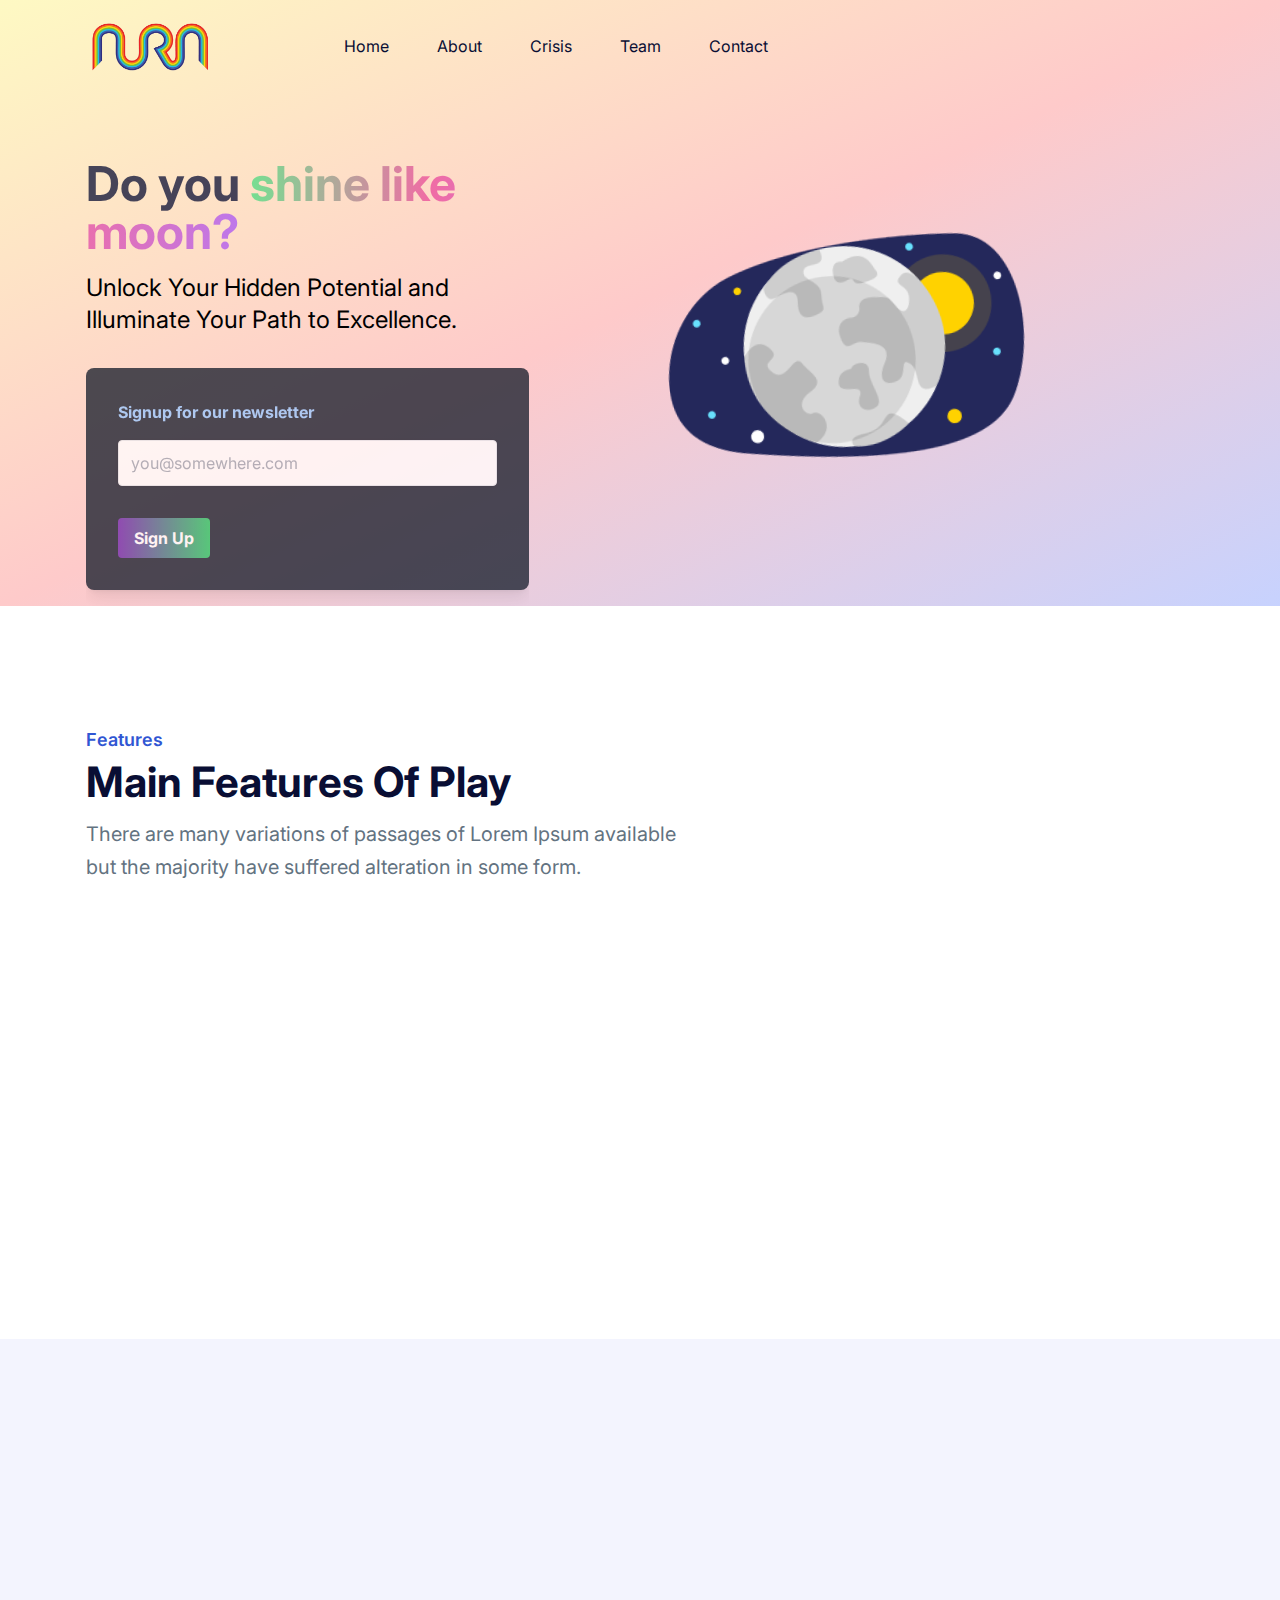
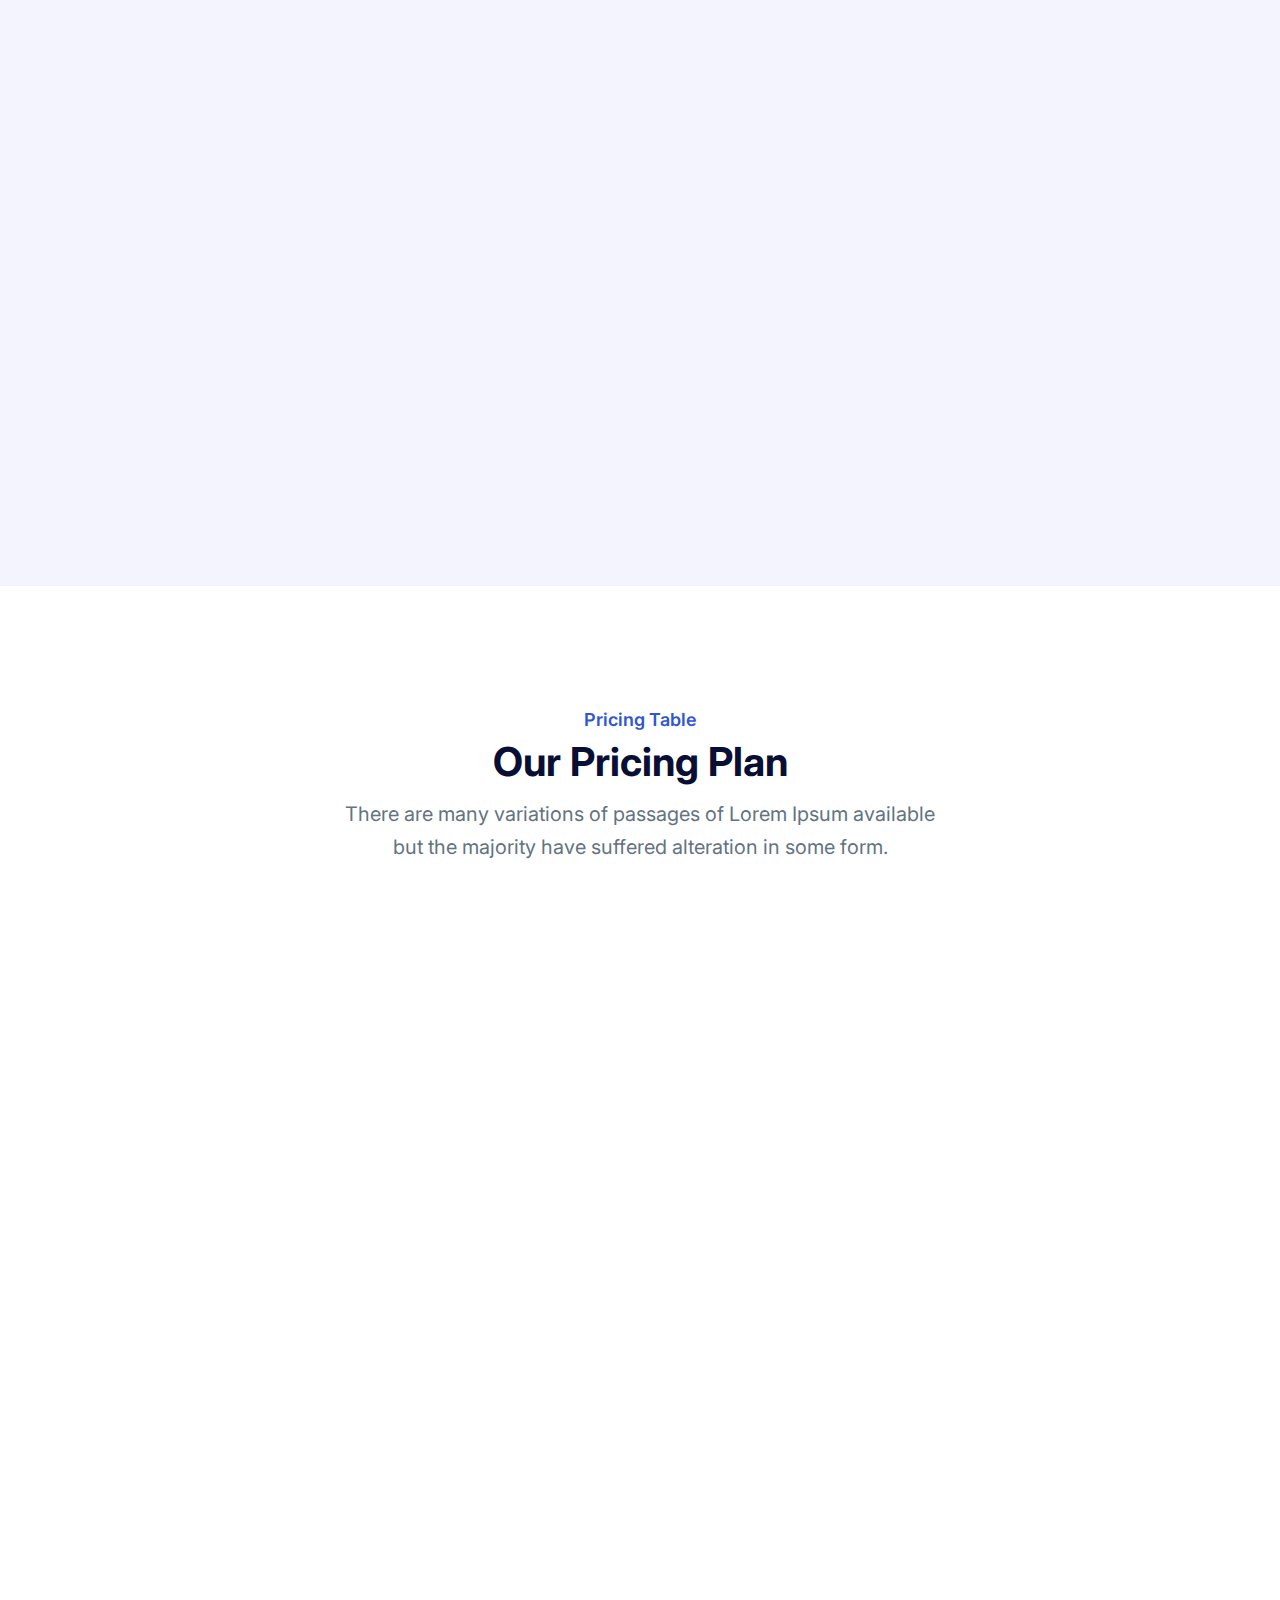
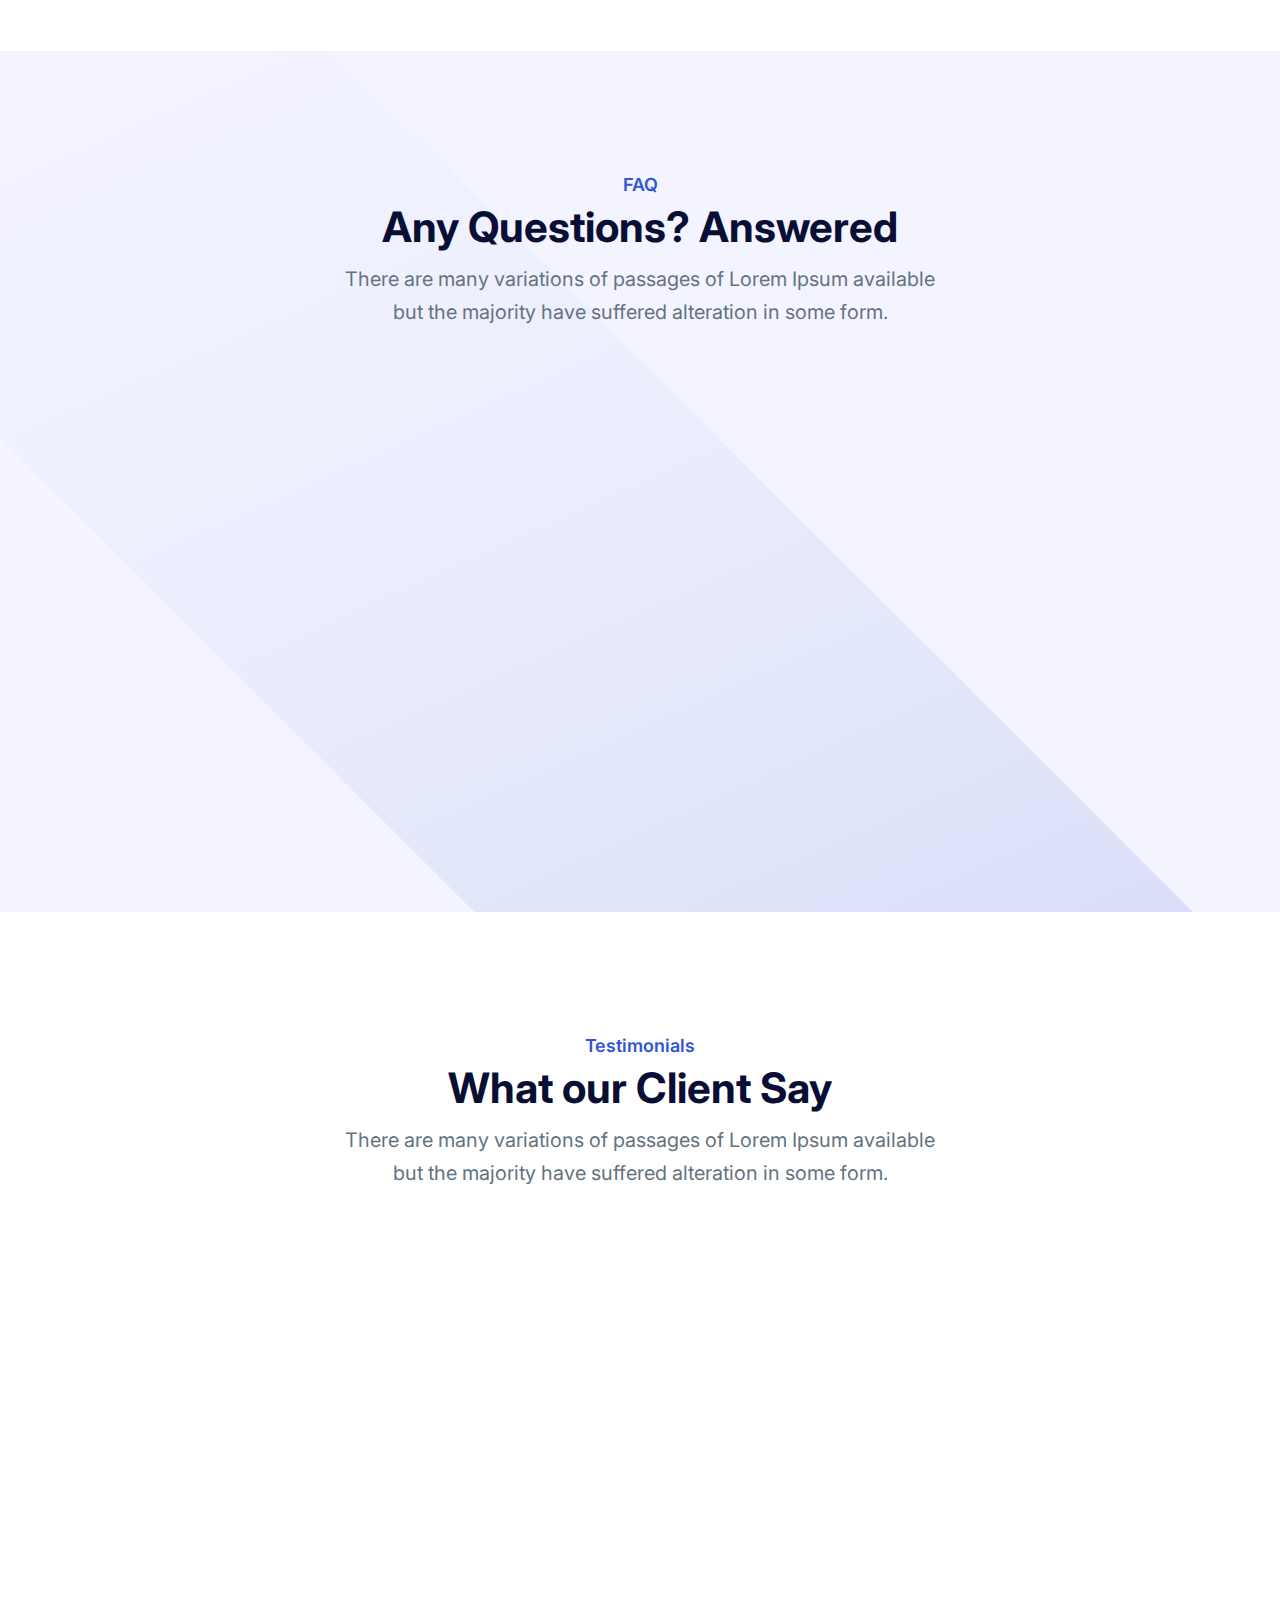
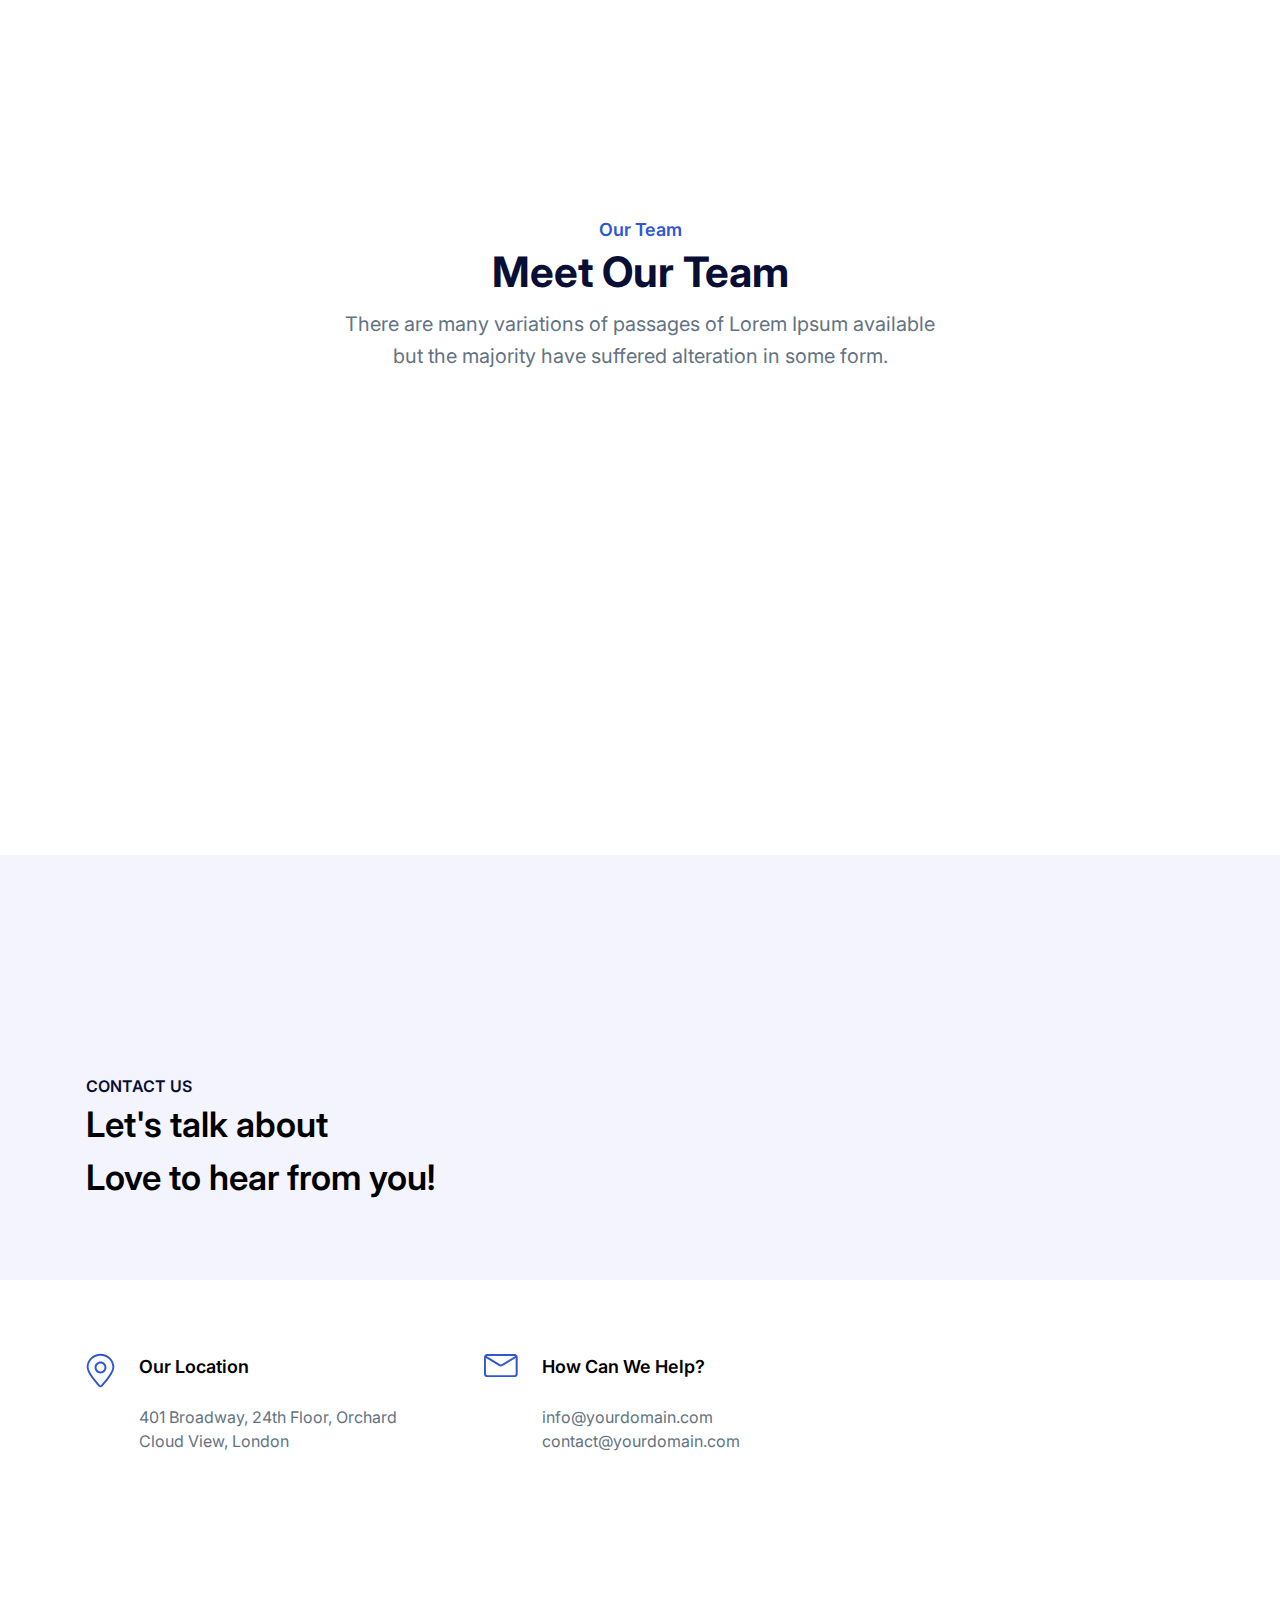
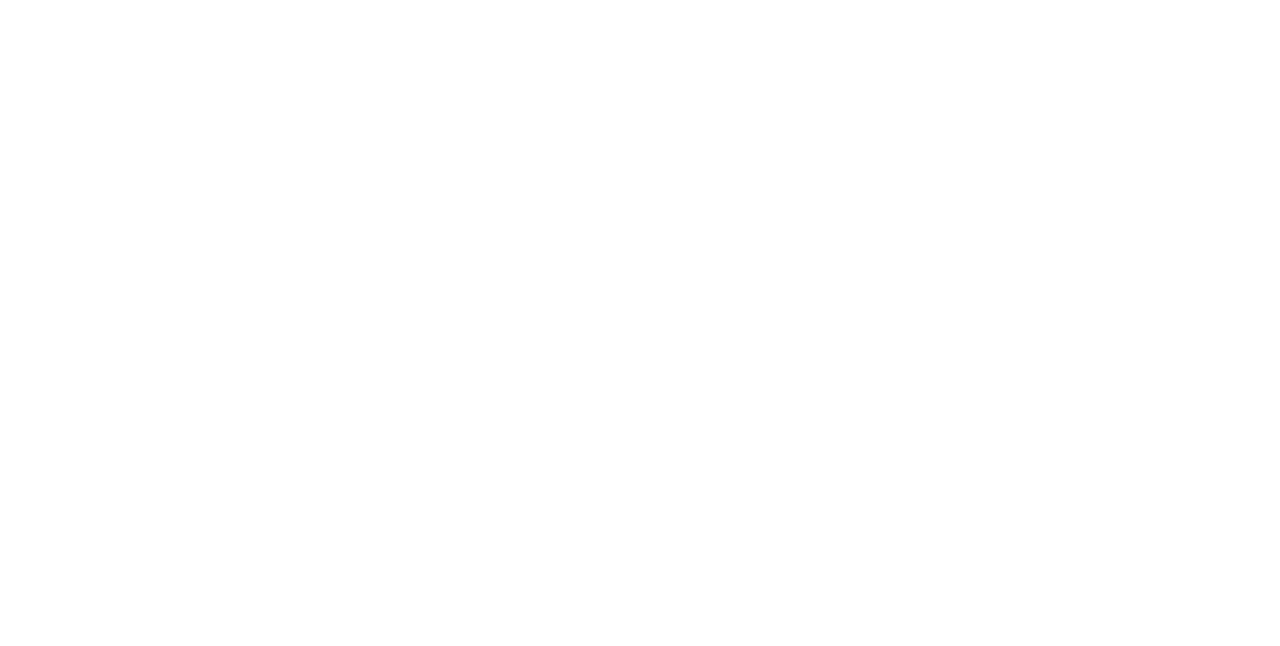
==== commit 7fa6b2fa: "hero section updated" ====
--- a/index.html
+++ b/index.html
@@ -228,17 +228,18 @@
 
       <!--Right Col-->
       <div class="w-full p-12 overflow-hidden xl:w-3/5">
+        <img class="w-full mx-auto transition duration-700 ease-in-out transform md:w-4/5 -rotate-6 hover:scale-105 hover:rotate-6" src="./assets/images/hero/moontwo.png" />
         <div class=" w-fit">
 
-          <!-- <img class="w-full mx-auto transition duration-700 ease-in-out transform md:w-4/5 -rotate-6 hover:scale-105 hover:rotate-6" src="./assets/images/hero/output-onlinegiftools.gif" /> -->
-          <div class="animation-background">
+          <!-- <img class="w-full mx-auto transition duration-700 ease-in-out transform md:w-4/5 -rotate-6 hover:scale-105 hover:rotate-6" src="./assets/images/hero/moontwo.png" /> -->
+          <!-- <div class="animation-background">
             <div id='stars'></div>
             <div id='stars2'></div>
             <div id='stars3'></div>
             <div id='title'>
              <img src="./assets/images/hero/moon.png" alt="" srcset="">
             </div>
-        </div>
+        </div> -->
         </div>
       </div>
       <form class="w-full px-8 pt-6 pb-8 mb-4 bg-gray-900 rounded-lg shadow-lg opacity-75 md:hidden">
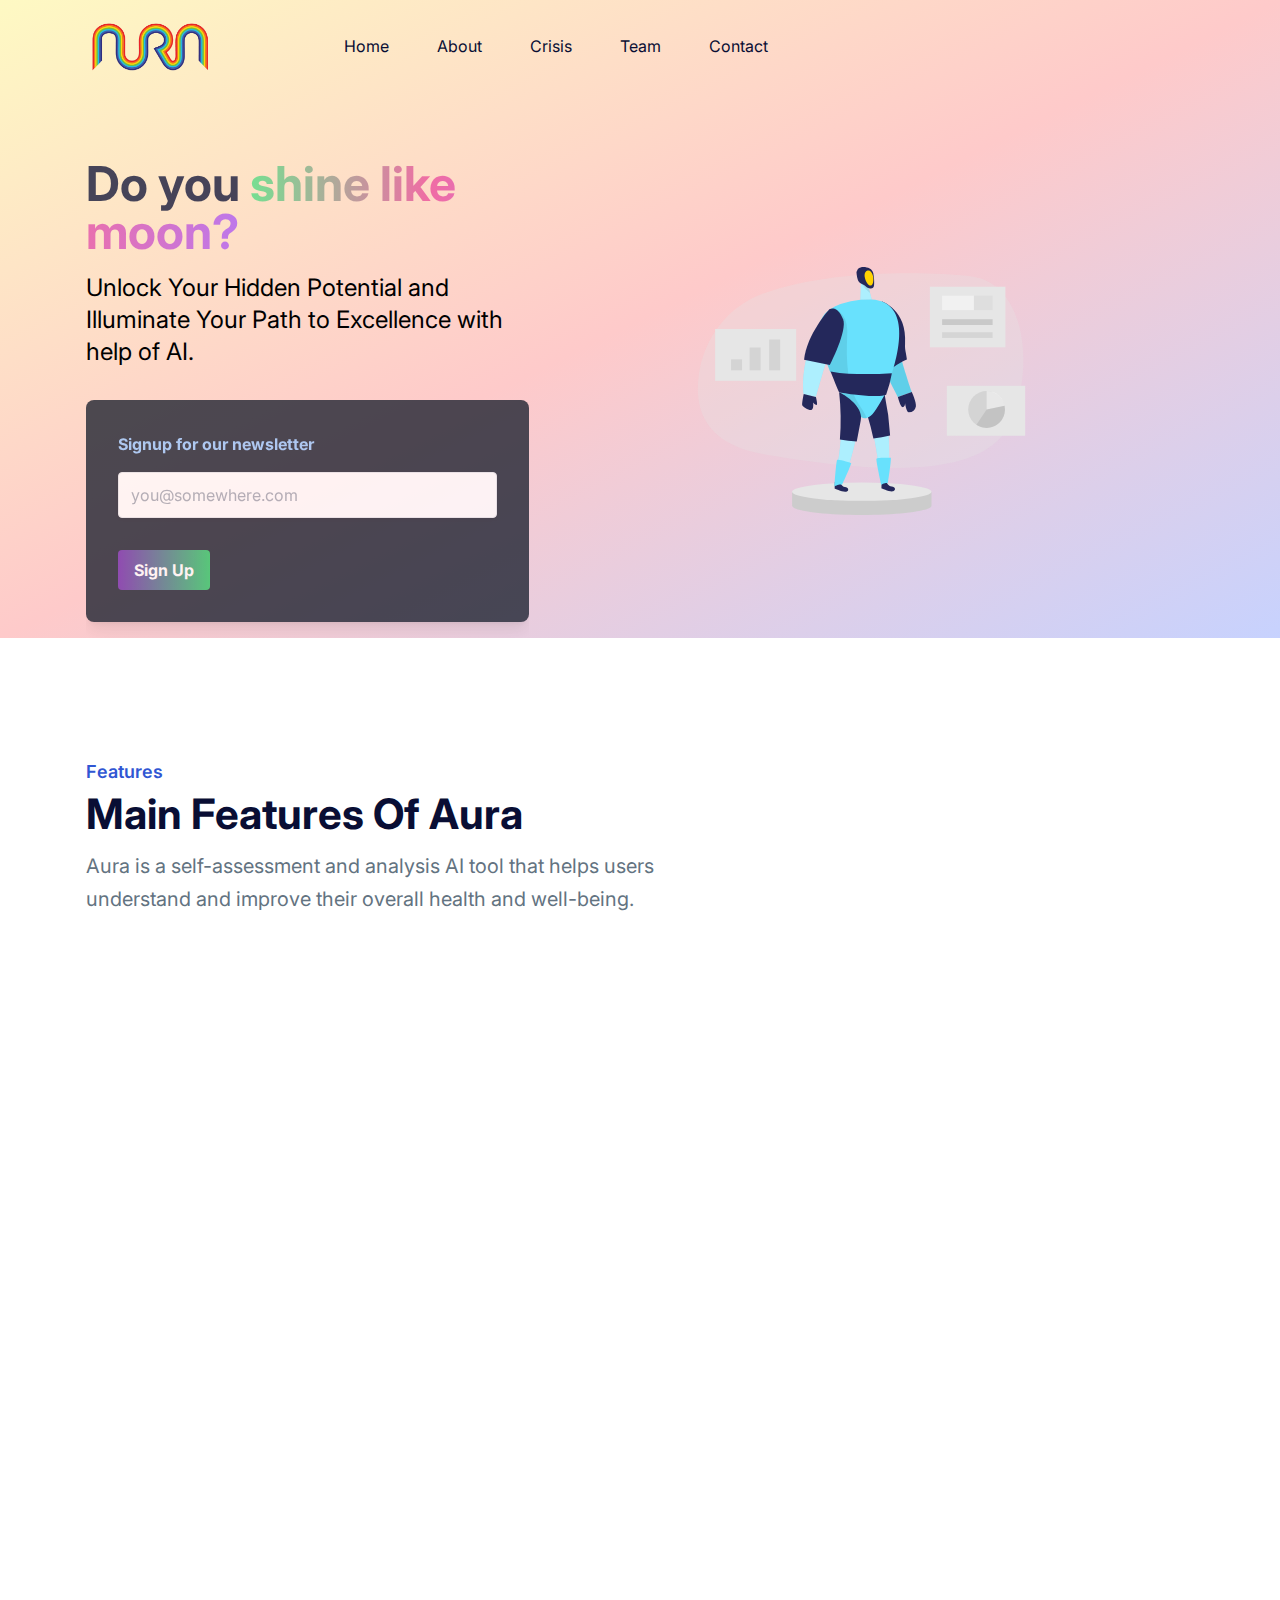
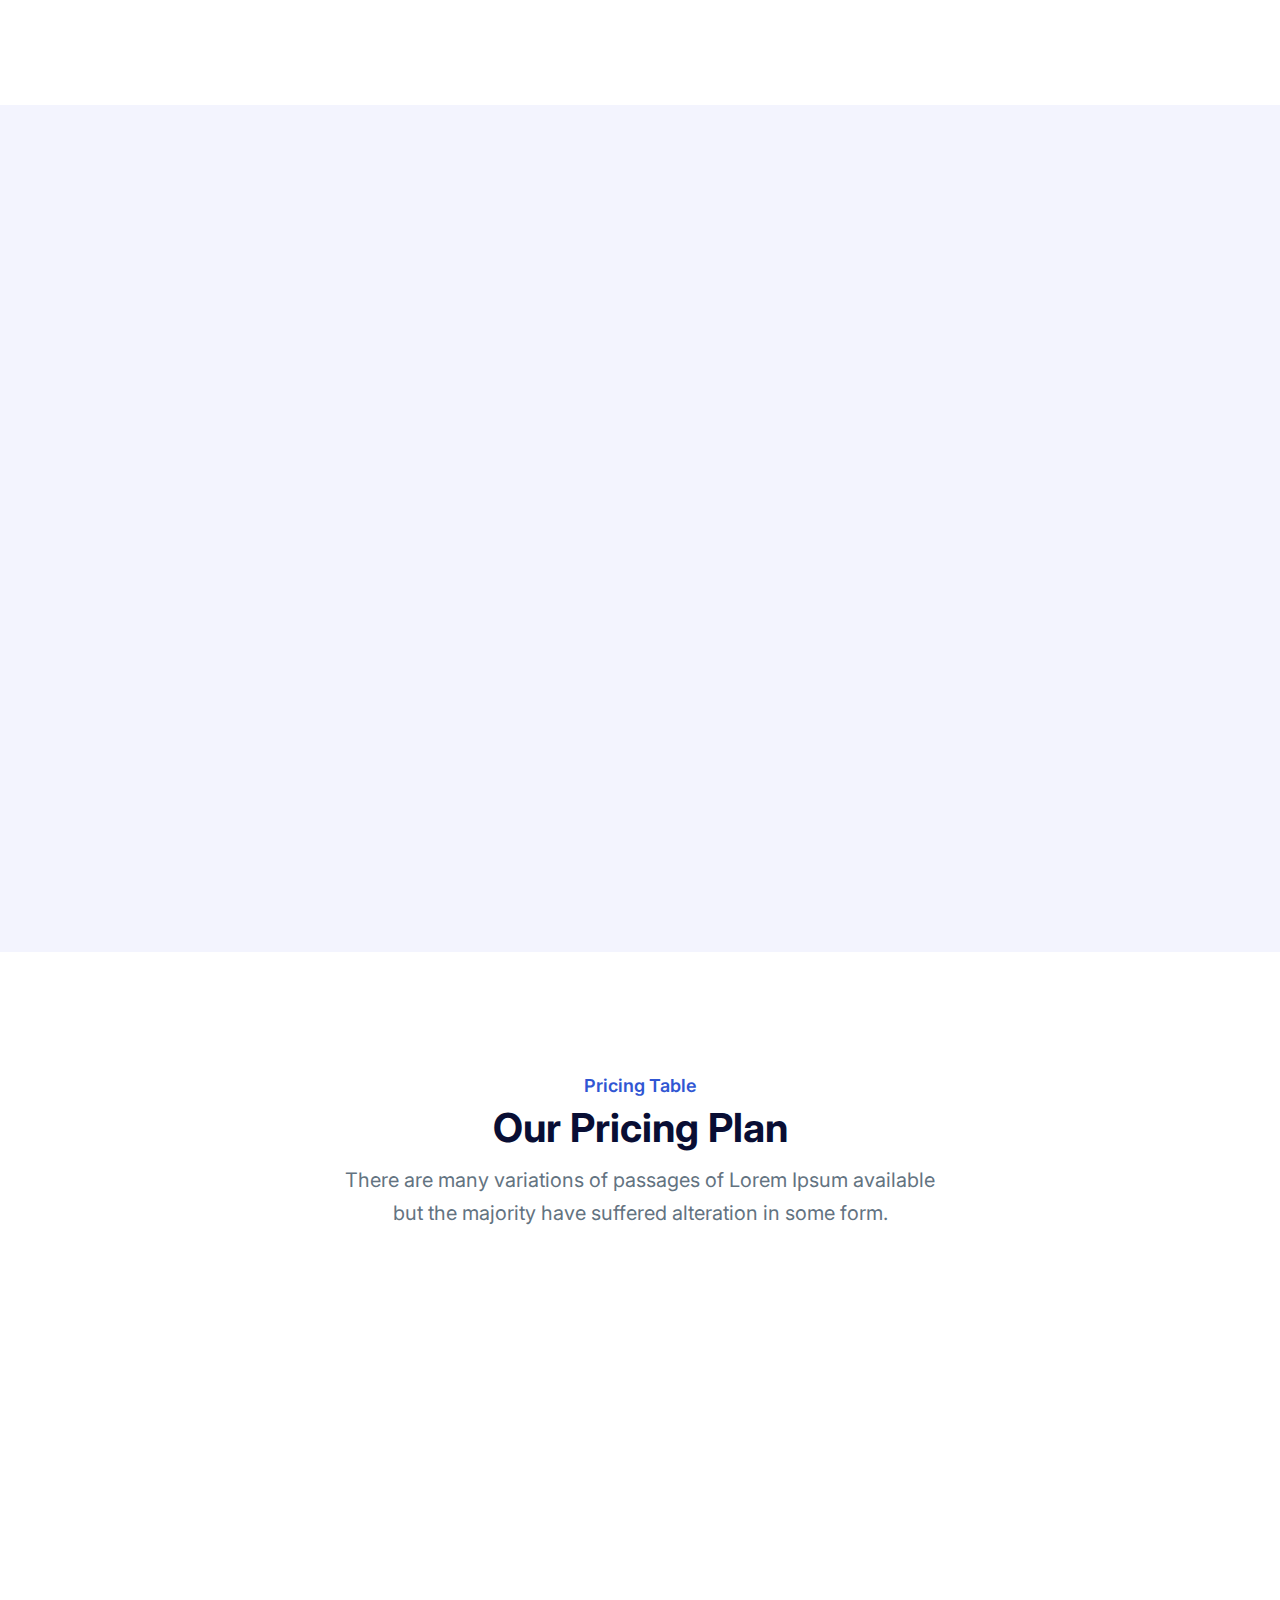
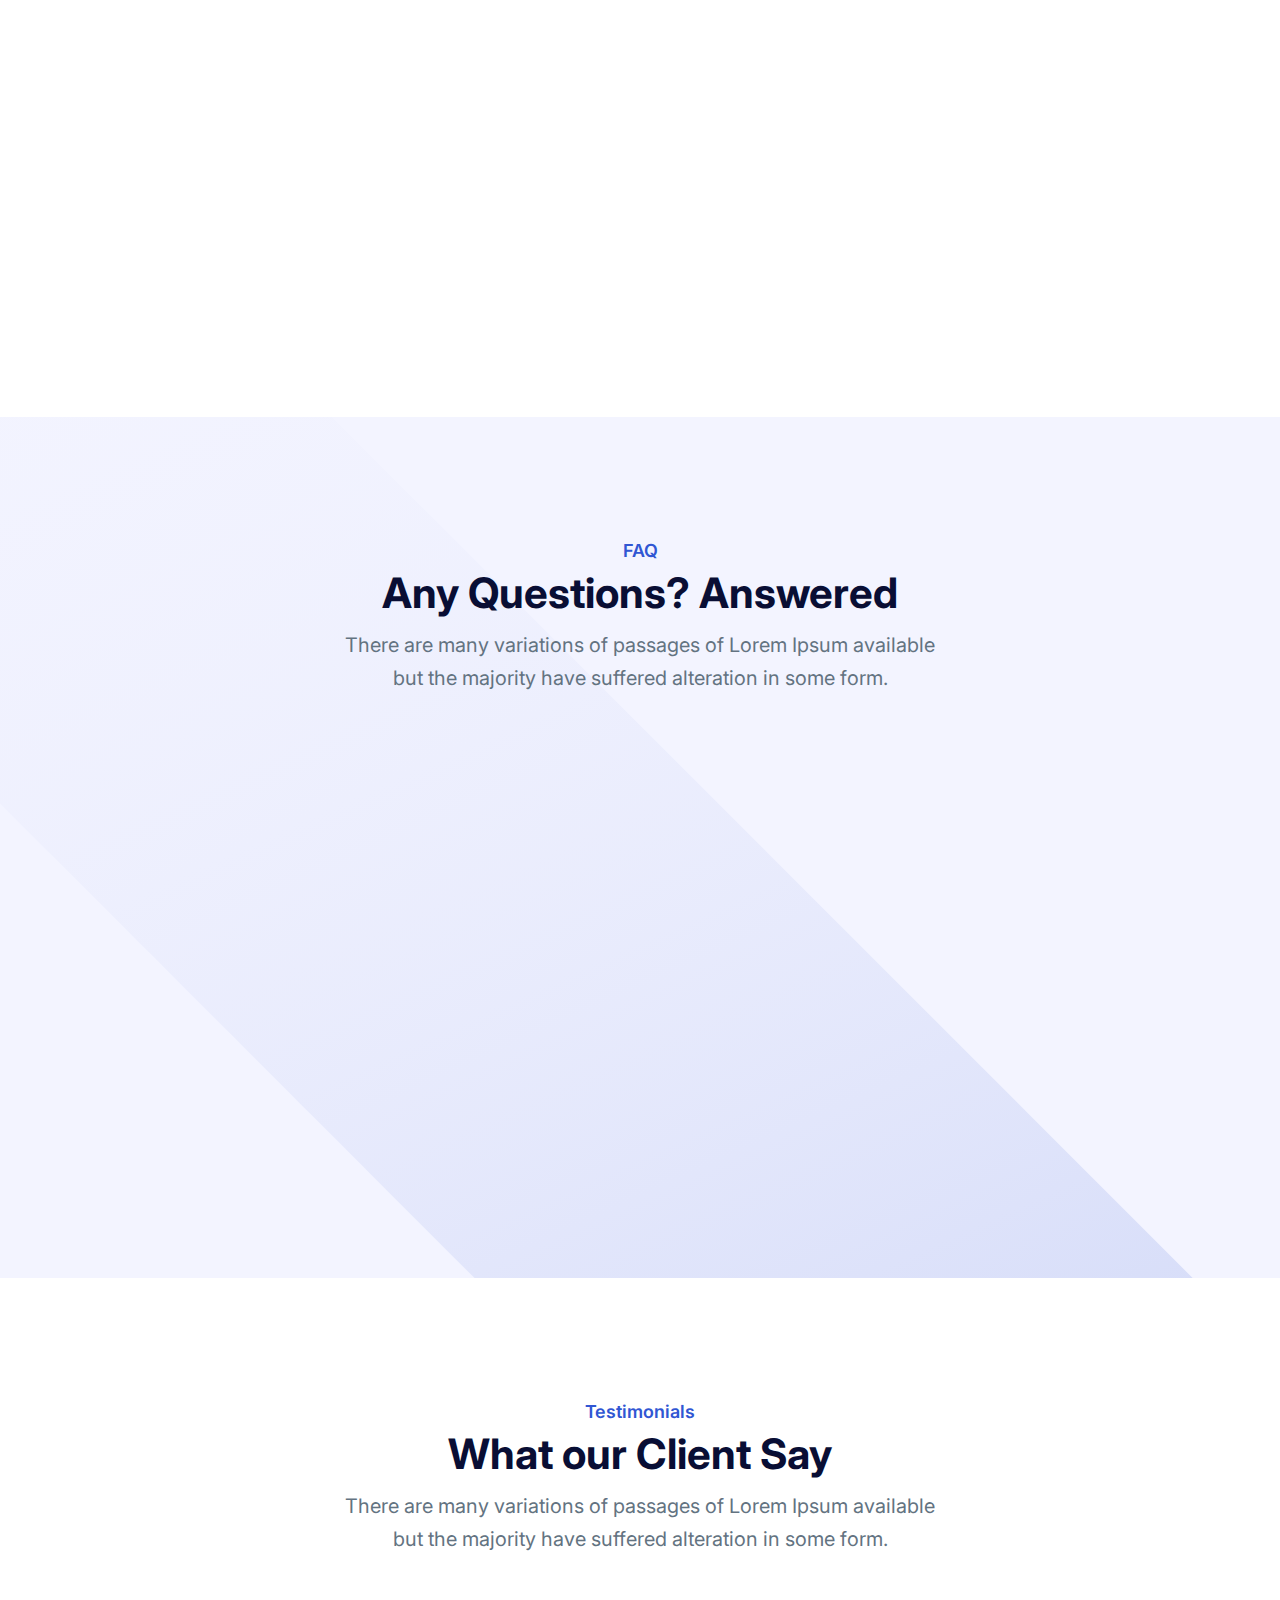
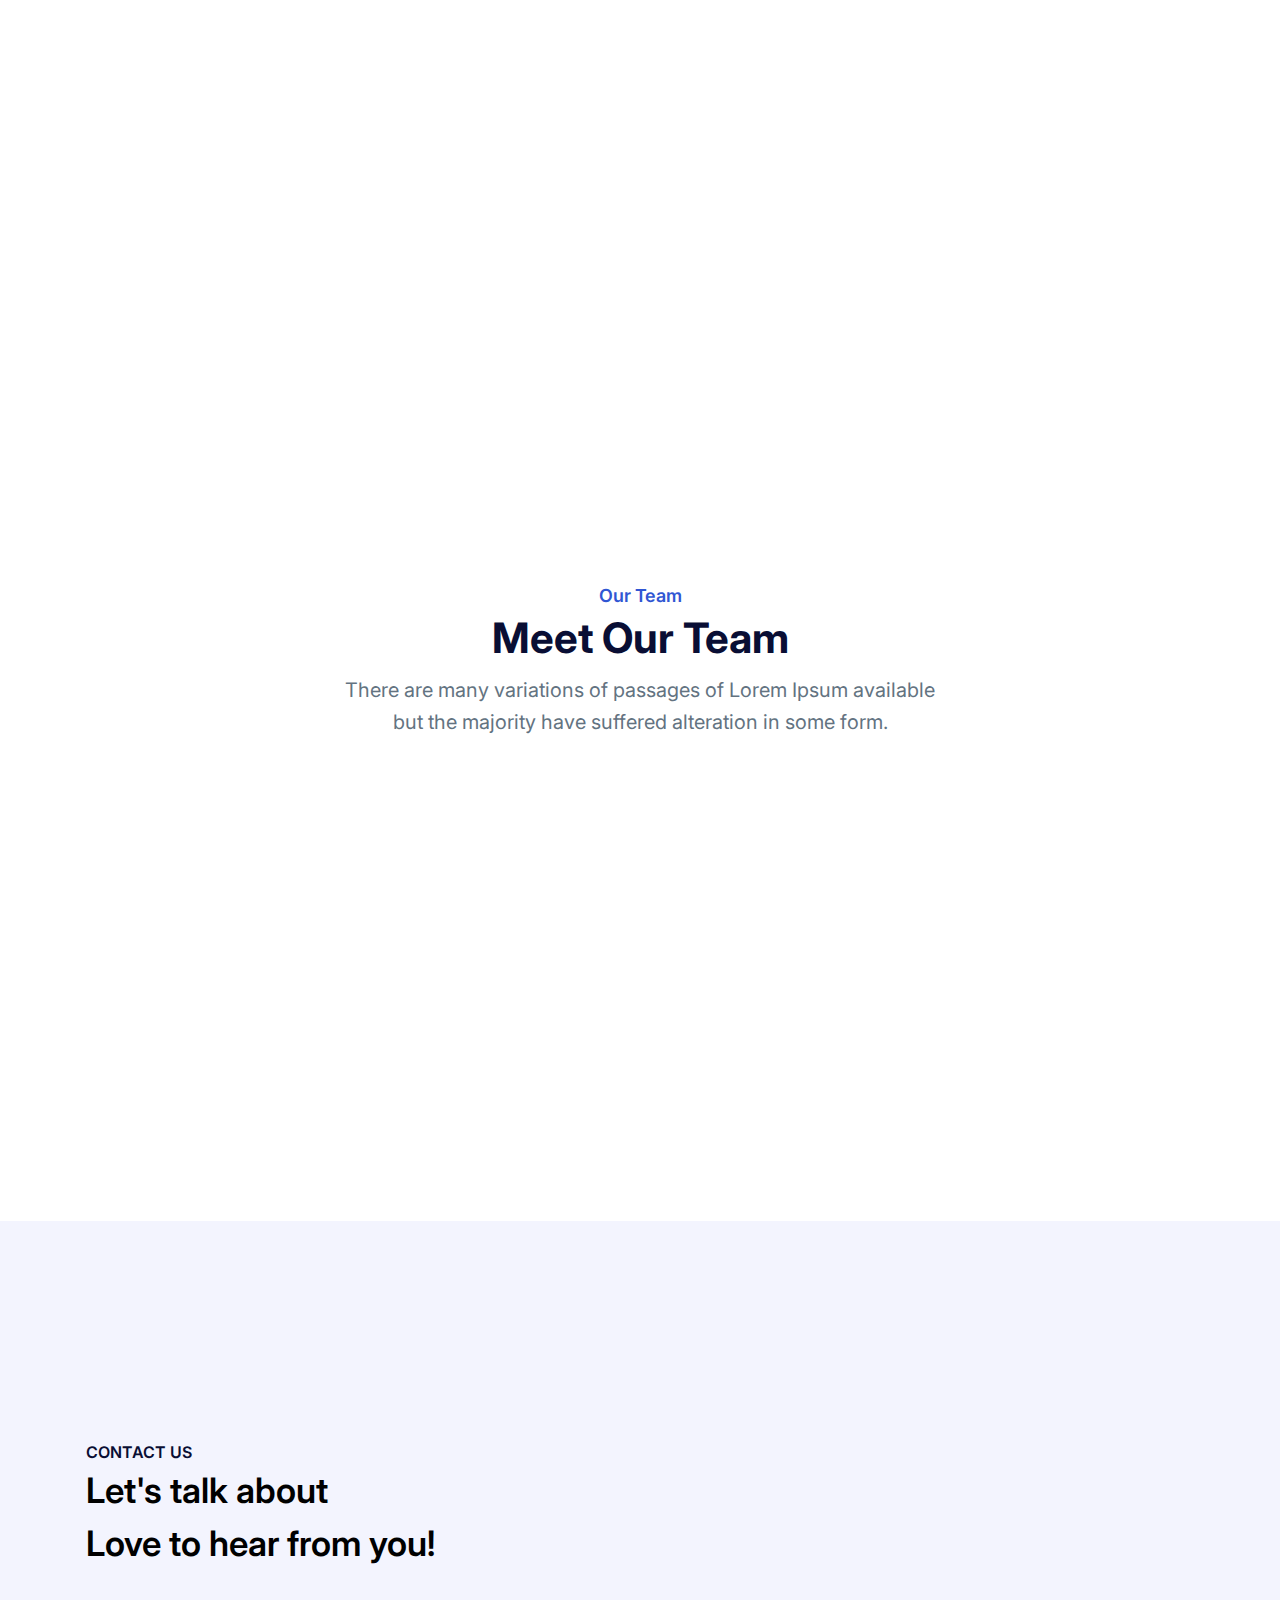
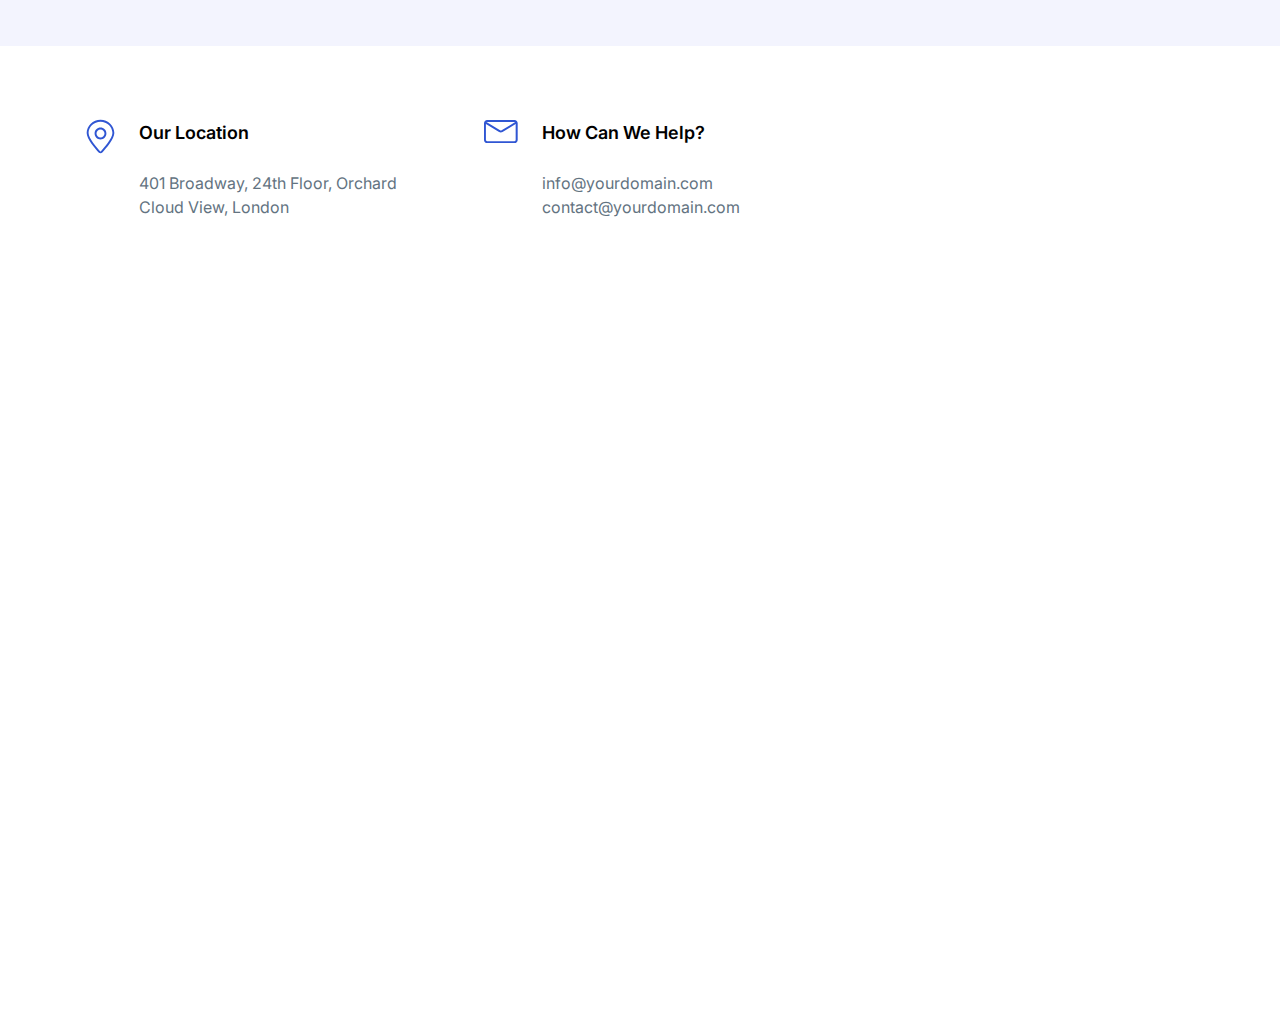
==== commit 484568fe: "hero image updated" ====
--- a/index.html
+++ b/index.html
@@ -199,7 +199,7 @@
          
         </h1>
         <p class="mb-8 text-base leading-normal text-center md:text-2xl md:text-left">
-          Unlock Your Hidden Potential and Illuminate Your Path to Excellence.
+          Unlock Your Hidden Potential and Illuminate Your Path to Excellence with help of AI.
         </p>
 
         <form class="hidden w-full px-8 pt-6 pb-8 mb-4 bg-gray-900 rounded-lg shadow-lg opacity-75 md:block">
@@ -228,7 +228,7 @@
 
       <!--Right Col-->
       <div class="w-full p-12 overflow-hidden xl:w-3/5">
-        <img class="w-full mx-auto transition duration-700 ease-in-out transform md:w-4/5 -rotate-6 hover:scale-105 hover:rotate-6" src="./assets/images/hero/moontwo.png" />
+        <img class="w-full mx-auto transition duration-700 ease-in-out transform md:w-4/5 hover:scale-105 " src="./assets/images/hero/human-profile-a.svg" />
         <div class=" w-fit">
 
           <!-- <img class="w-full mx-auto transition duration-700 ease-in-out transform md:w-4/5 -rotate-6 hover:scale-105 hover:rotate-6" src="./assets/images/hero/moontwo.png" /> -->
@@ -285,13 +285,13 @@
               <h2
                 class="mb-4 text-3xl font-bold text-dark sm:text-4xl md:text-[42px]"
               >
-                Main Features Of Play
+                Main Features Of Aura
               </h2>
               <p
                 class="text-lg leading-relaxed text-body-color sm:text-xl sm:leading-relaxed"
               >
-                There are many variations of passages of Lorem Ipsum available
-                but the majority have suffered alteration in some form.
+              Aura is a self-assessment and analysis AI tool that helps users understand and improve their overall
+              health and well-being.
               </p>
             </div>
           </div>
@@ -319,7 +319,7 @@
                 </svg>
               </div>
               <h4 class="mb-3 text-xl font-bold text-dark">
-                Free and Open-Source
+                Self-Assessment
               </h4>
               <p class="mb-8 text-body-color lg:mb-11">
                 Lorem Ipsum is simply dummy text of the printing and industry.
@@ -357,7 +357,7 @@
                 </svg>
               </div>
               <h4 class="mb-3 text-xl font-bold text-dark">
-                Multipurpose Template
+                Counseling with Experts
               </h4>
               <p class="mb-8 text-body-color lg:mb-11">
                 Lorem Ipsum is simply dummy text of the printing and industry.
@@ -404,7 +404,7 @@
                 </svg>
               </div>
               <h4 class="mb-3 text-xl font-bold text-dark">
-                High-quality Design
+                In-depth Medical Test in Lab
               </h4>
               <p class="mb-8 text-body-color lg:mb-11">
                 Lorem Ipsum is simply dummy text of the printing and industry.
@@ -442,7 +442,83 @@
                 </svg>
               </div>
               <h4 class="mb-3 text-xl font-bold text-dark">
-                All Essential Elements
+                Top-Notch Financial Guidance
+              </h4>
+              <p class="mb-8 text-body-color lg:mb-11">
+                Lorem Ipsum is simply dummy text of the printing and industry.
+              </p>
+              <a
+                href="javascript:void(0)"
+                class="text-base font-medium text-body-color hover:text-primary"
+              >
+                Learn More
+              </a>
+            </div>
+          </div>
+          <div class="w-full px-4 md:w-1/2 lg:w-1/4">
+            <div
+              class="mb-12 bg-white wow fadeInUp group"
+              data-wow-delay=".25s"
+            >
+              <div
+                class="relative z-10 mb-8 flex h-[70px] w-[70px] items-center justify-center rounded-2xl bg-primary"
+              >
+                <span
+                  class="absolute top-0 left-0 z-[-1] mb-8 flex h-[70px] w-[70px] rotate-[25deg] items-center justify-center rounded-2xl bg-primary bg-opacity-20 duration-300 group-hover:rotate-45"
+                ></span>
+                <svg
+                  width="35"
+                  height="35"
+                  viewBox="0 0 35 35"
+                  fill="none"
+                  xmlns="http://www.w3.org/2000/svg"
+                >
+                  <path
+                    d="M29.5312 21.6562L28.6563 21.1641L29.6953 20.5625C30.7344 19.9062 31.3359 18.8125 31.2812 17.6094C31.2266 16.4063 30.625 15.3125 29.5312 14.7109L27.8906 13.7813L29.6406 12.6875C30.6797 12.0313 31.2812 10.9375 31.2266 9.73438C31.1719 8.53125 30.5703 7.4375 29.4766 6.83594L19.25 1.09375C18.2109 0.492187 16.9531 0.546875 15.9141 1.09375L5.41406 7.21875C4.375 7.82031 3.71875 8.91406 3.71875 10.1172C3.71875 11.3203 4.375 12.4141 5.41406 13.0156L7.10938 14L5.41406 14.9844C4.375 15.5859 3.71875 16.6797 3.71875 17.8828C3.71875 19.0859 4.32031 20.1797 5.41406 20.7812L6.39844 21.3281L5.46875 21.875C4.42969 22.4766 3.77344 23.5703 3.77344 24.7734C3.77344 25.9766 4.375 27.0703 5.46875 27.6719L15.9141 33.6875C16.4609 34.0156 17.0078 34.125 17.6094 34.125C18.2109 34.125 18.8125 33.9609 19.3594 33.6328L29.6953 27.2891C30.7344 26.6328 31.3359 25.5391 31.2812 24.3359C31.2266 23.2969 30.625 22.2031 29.5312 21.6562ZM5.63281 10.1172C5.63281 9.57031 5.90625 9.13281 6.34375 8.85938L16.8438 2.78906C17.0625 2.67969 17.3359 2.57031 17.5547 2.57031C17.7734 2.57031 18.0469 2.625 18.2656 2.73437L28.5469 8.47656C28.9844 8.75 29.2578 9.1875 29.3125 9.73438C29.3125 10.2812 29.0391 10.7188 28.6016 10.9922L18.3203 17.3906C17.8828 17.6641 17.2812 17.6641 16.8438 17.3906L6.39844 11.375C5.90625 11.1562 5.63281 10.6641 5.63281 10.1172ZM5.63281 17.9375C5.63281 17.3906 5.90625 16.9531 6.34375 16.6797L9.02344 15.1484L15.8594 19.0859C16.4062 19.4141 16.9531 19.5234 17.5547 19.5234C18.1562 19.5234 18.7578 19.3594 19.3047 19.0312L26.0312 14.875L28.6016 16.2969C29.0391 16.5703 29.3125 17.0078 29.3672 17.5547C29.3672 18.1016 29.0938 18.5391 28.6563 18.8125L18.3203 25.2656C17.8828 25.5391 17.2812 25.5391 16.8438 25.2656L6.39844 19.25C5.90625 18.9766 5.63281 18.4844 5.63281 17.9375ZM28.6563 25.8125L18.3203 32.2109C17.8828 32.4844 17.2812 32.4844 16.8438 32.2109L6.39844 26.1953C5.96094 25.9219 5.6875 25.4844 5.6875 24.9375C5.6875 24.3906 5.96094 23.9531 6.39844 23.6797L8.3125 22.5859L15.8594 26.9609C16.4062 27.2891 16.9531 27.3984 17.5547 27.3984C18.1562 27.3984 18.7578 27.2344 19.3047 26.9062L26.7969 22.2578L28.6563 23.2969C29.0938 23.5703 29.3672 24.0078 29.4219 24.5547C29.3672 25.0469 29.0938 25.5391 28.6563 25.8125Z"
+                    fill="white"
+                  />
+                </svg>
+              </div>
+              <h4 class="mb-3 text-xl font-bold text-dark">
+                Value-Added Courses
+              </h4>
+              <p class="mb-8 text-body-color lg:mb-11">
+                Lorem Ipsum is simply dummy text of the printing and industry.
+              </p>
+              <a
+                href="javascript:void(0)"
+                class="text-base font-medium text-body-color hover:text-primary"
+              >
+                Learn More
+              </a>
+            </div>
+          </div>
+          <div class="w-full px-4 md:w-1/2 lg:w-1/4">
+            <div
+              class="mb-12 bg-white wow fadeInUp group"
+              data-wow-delay=".25s"
+            >
+              <div
+                class="relative z-10 mb-8 flex h-[70px] w-[70px] items-center justify-center rounded-2xl bg-primary"
+              >
+                <span
+                  class="absolute top-0 left-0 z-[-1] mb-8 flex h-[70px] w-[70px] rotate-[25deg] items-center justify-center rounded-2xl bg-primary bg-opacity-20 duration-300 group-hover:rotate-45"
+                ></span>
+                <svg
+                  width="35"
+                  height="35"
+                  viewBox="0 0 35 35"
+                  fill="none"
+                  xmlns="http://www.w3.org/2000/svg"
+                >
+                  <path
+                    d="M29.5312 21.6562L28.6563 21.1641L29.6953 20.5625C30.7344 19.9062 31.3359 18.8125 31.2812 17.6094C31.2266 16.4063 30.625 15.3125 29.5312 14.7109L27.8906 13.7813L29.6406 12.6875C30.6797 12.0313 31.2812 10.9375 31.2266 9.73438C31.1719 8.53125 30.5703 7.4375 29.4766 6.83594L19.25 1.09375C18.2109 0.492187 16.9531 0.546875 15.9141 1.09375L5.41406 7.21875C4.375 7.82031 3.71875 8.91406 3.71875 10.1172C3.71875 11.3203 4.375 12.4141 5.41406 13.0156L7.10938 14L5.41406 14.9844C4.375 15.5859 3.71875 16.6797 3.71875 17.8828C3.71875 19.0859 4.32031 20.1797 5.41406 20.7812L6.39844 21.3281L5.46875 21.875C4.42969 22.4766 3.77344 23.5703 3.77344 24.7734C3.77344 25.9766 4.375 27.0703 5.46875 27.6719L15.9141 33.6875C16.4609 34.0156 17.0078 34.125 17.6094 34.125C18.2109 34.125 18.8125 33.9609 19.3594 33.6328L29.6953 27.2891C30.7344 26.6328 31.3359 25.5391 31.2812 24.3359C31.2266 23.2969 30.625 22.2031 29.5312 21.6562ZM5.63281 10.1172C5.63281 9.57031 5.90625 9.13281 6.34375 8.85938L16.8438 2.78906C17.0625 2.67969 17.3359 2.57031 17.5547 2.57031C17.7734 2.57031 18.0469 2.625 18.2656 2.73437L28.5469 8.47656C28.9844 8.75 29.2578 9.1875 29.3125 9.73438C29.3125 10.2812 29.0391 10.7188 28.6016 10.9922L18.3203 17.3906C17.8828 17.6641 17.2812 17.6641 16.8438 17.3906L6.39844 11.375C5.90625 11.1562 5.63281 10.6641 5.63281 10.1172ZM5.63281 17.9375C5.63281 17.3906 5.90625 16.9531 6.34375 16.6797L9.02344 15.1484L15.8594 19.0859C16.4062 19.4141 16.9531 19.5234 17.5547 19.5234C18.1562 19.5234 18.7578 19.3594 19.3047 19.0312L26.0312 14.875L28.6016 16.2969C29.0391 16.5703 29.3125 17.0078 29.3672 17.5547C29.3672 18.1016 29.0938 18.5391 28.6563 18.8125L18.3203 25.2656C17.8828 25.5391 17.2812 25.5391 16.8438 25.2656L6.39844 19.25C5.90625 18.9766 5.63281 18.4844 5.63281 17.9375ZM28.6563 25.8125L18.3203 32.2109C17.8828 32.4844 17.2812 32.4844 16.8438 32.2109L6.39844 26.1953C5.96094 25.9219 5.6875 25.4844 5.6875 24.9375C5.6875 24.3906 5.96094 23.9531 6.39844 23.6797L8.3125 22.5859L15.8594 26.9609C16.4062 27.2891 16.9531 27.3984 17.5547 27.3984C18.1562 27.3984 18.7578 27.2344 19.3047 26.9062L26.7969 22.2578L28.6563 23.2969C29.0938 23.5703 29.3672 24.0078 29.4219 24.5547C29.3672 25.0469 29.0938 25.5391 28.6563 25.8125Z"
+                    fill="white"
+                  />
+                </svg>
+              </div>
+              <h4 class="mb-3 text-xl font-bold text-dark">
+                Free Books,Audio & More
               </h4>
               <p class="mb-8 text-body-color lg:mb-11">
                 Lorem Ipsum is simply dummy text of the printing and industry.
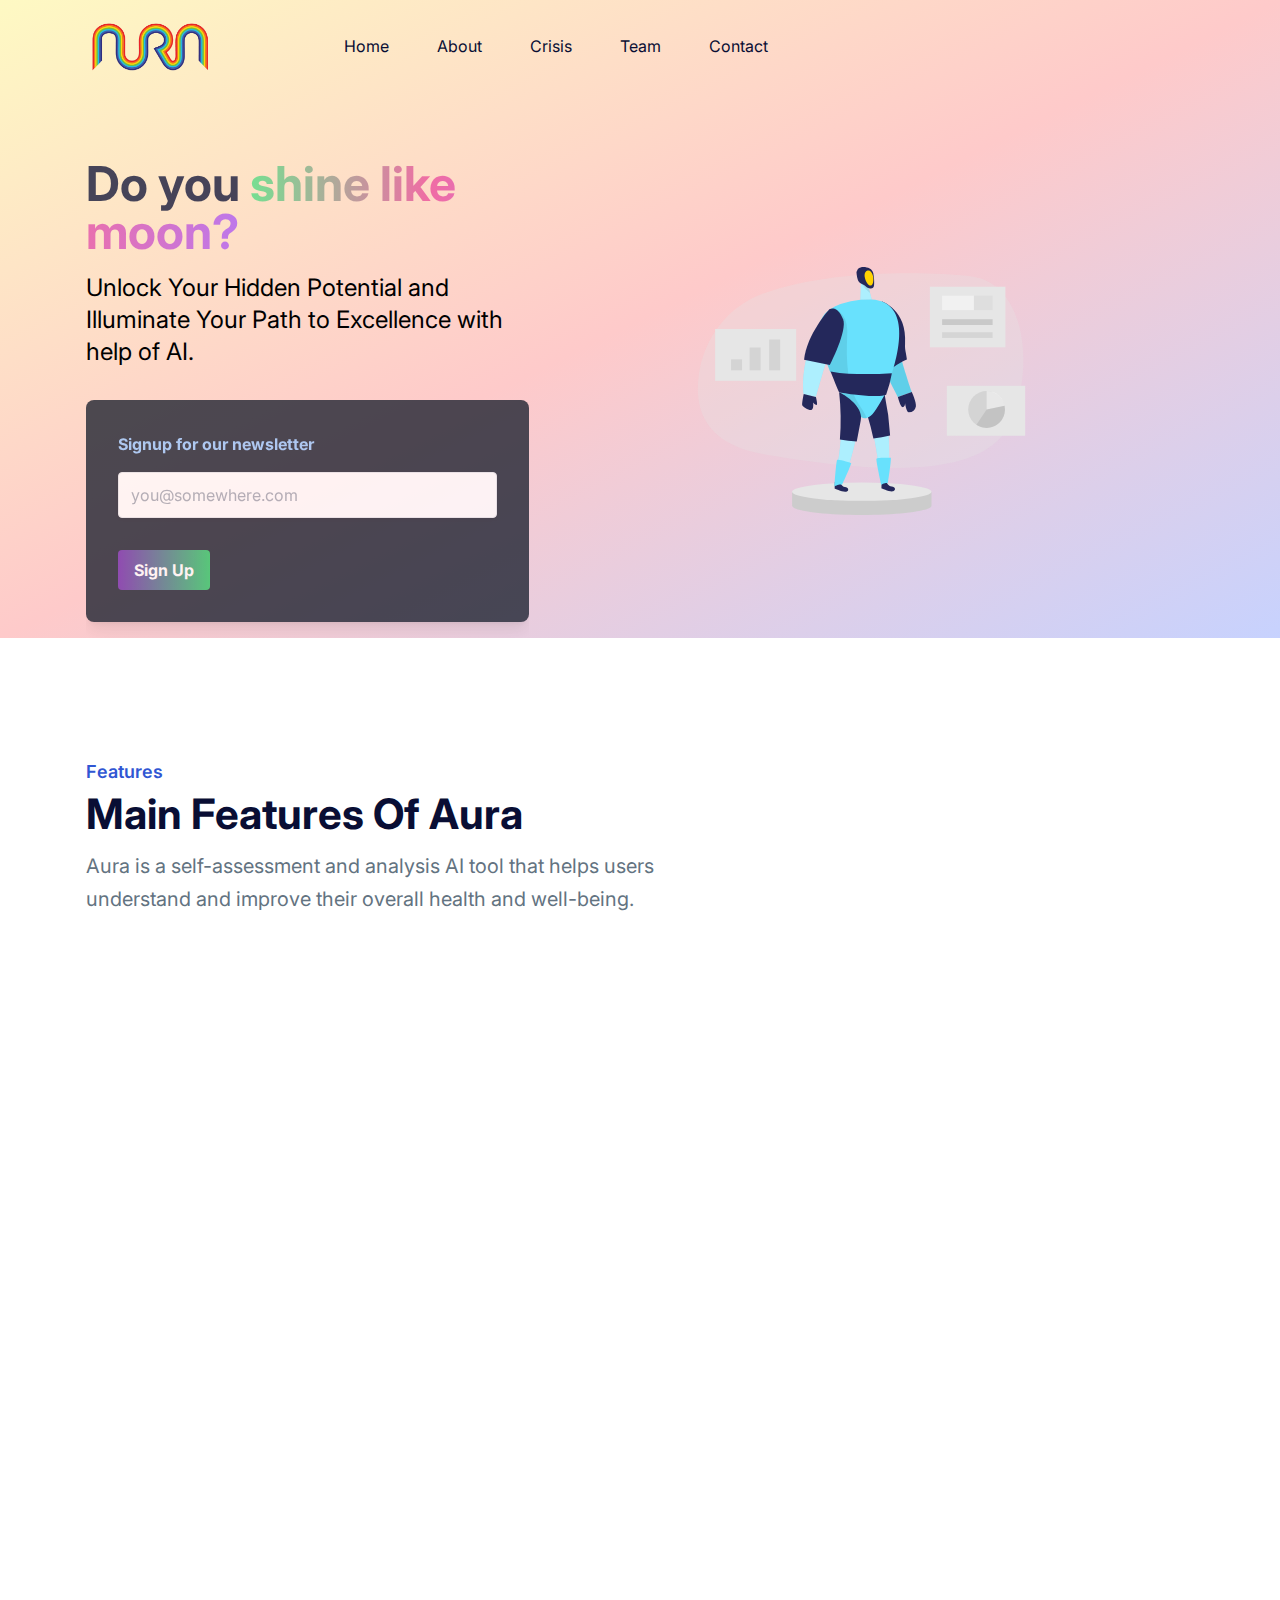
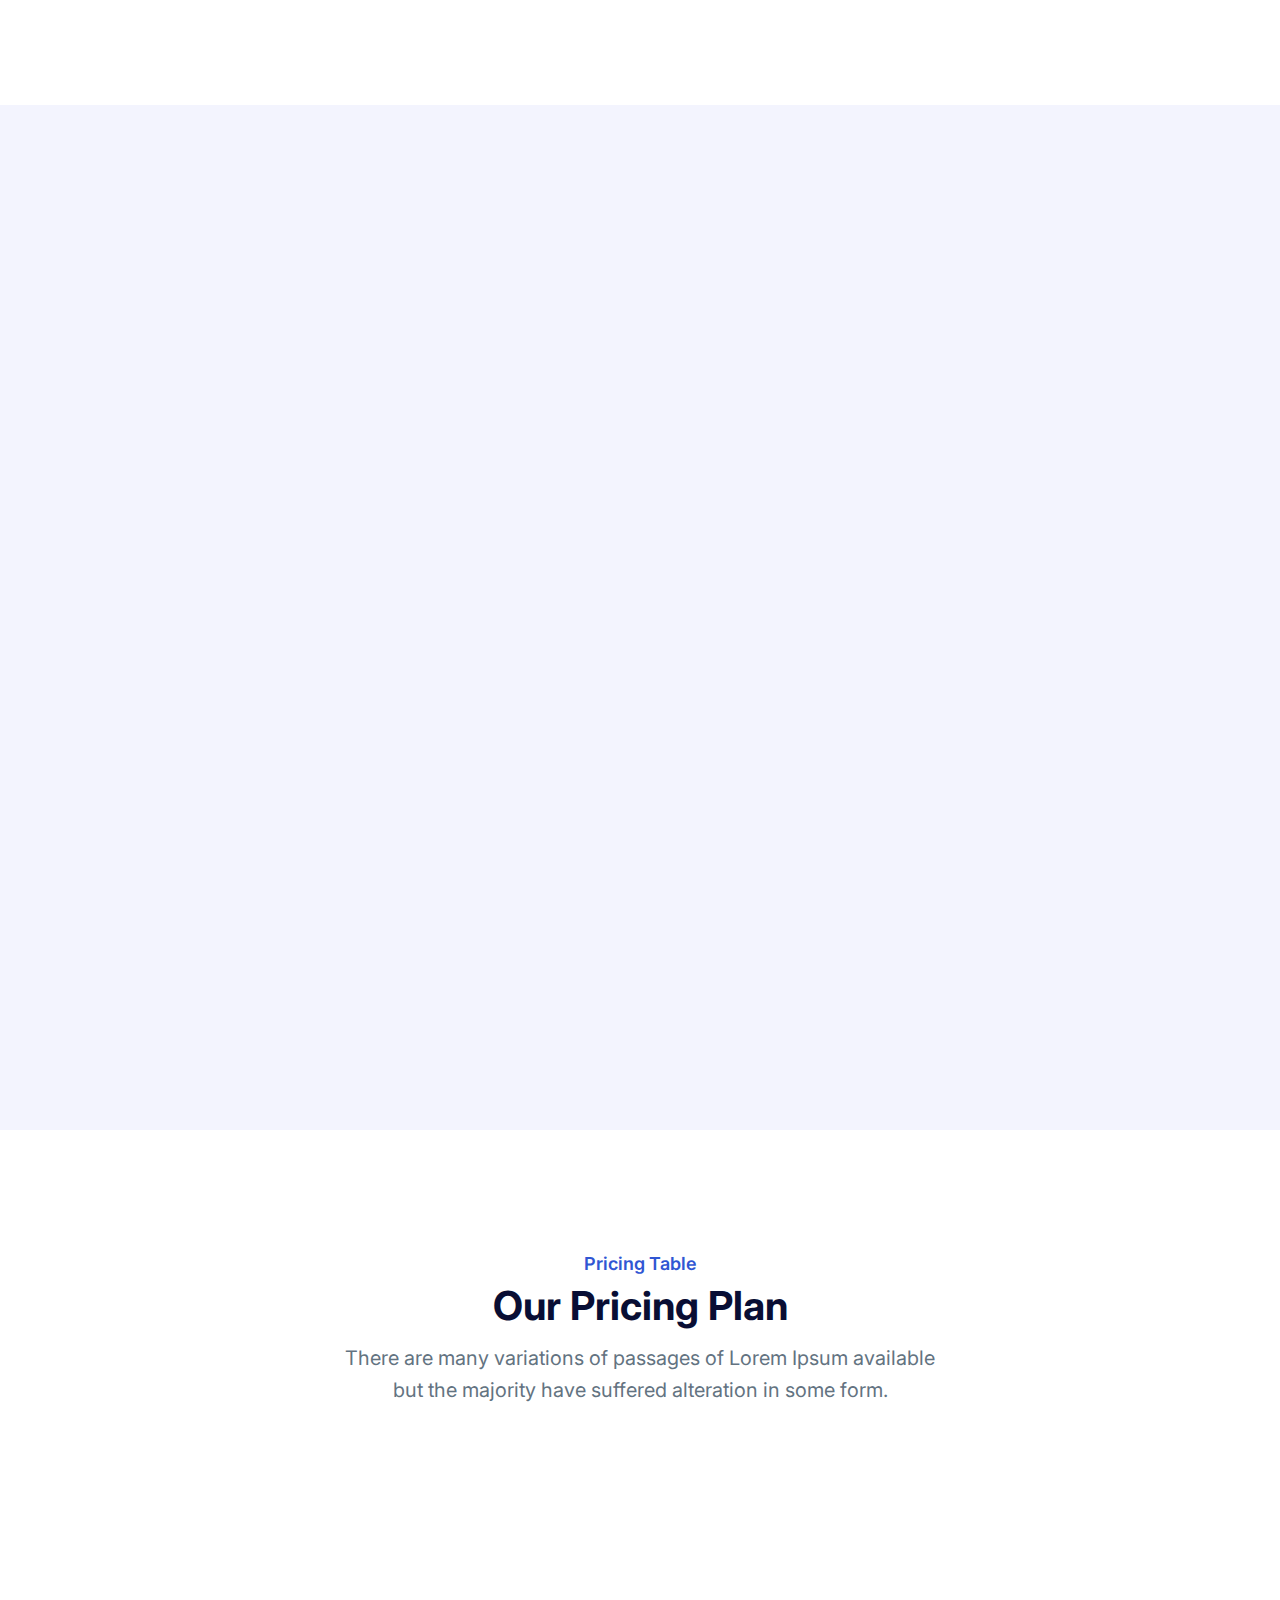
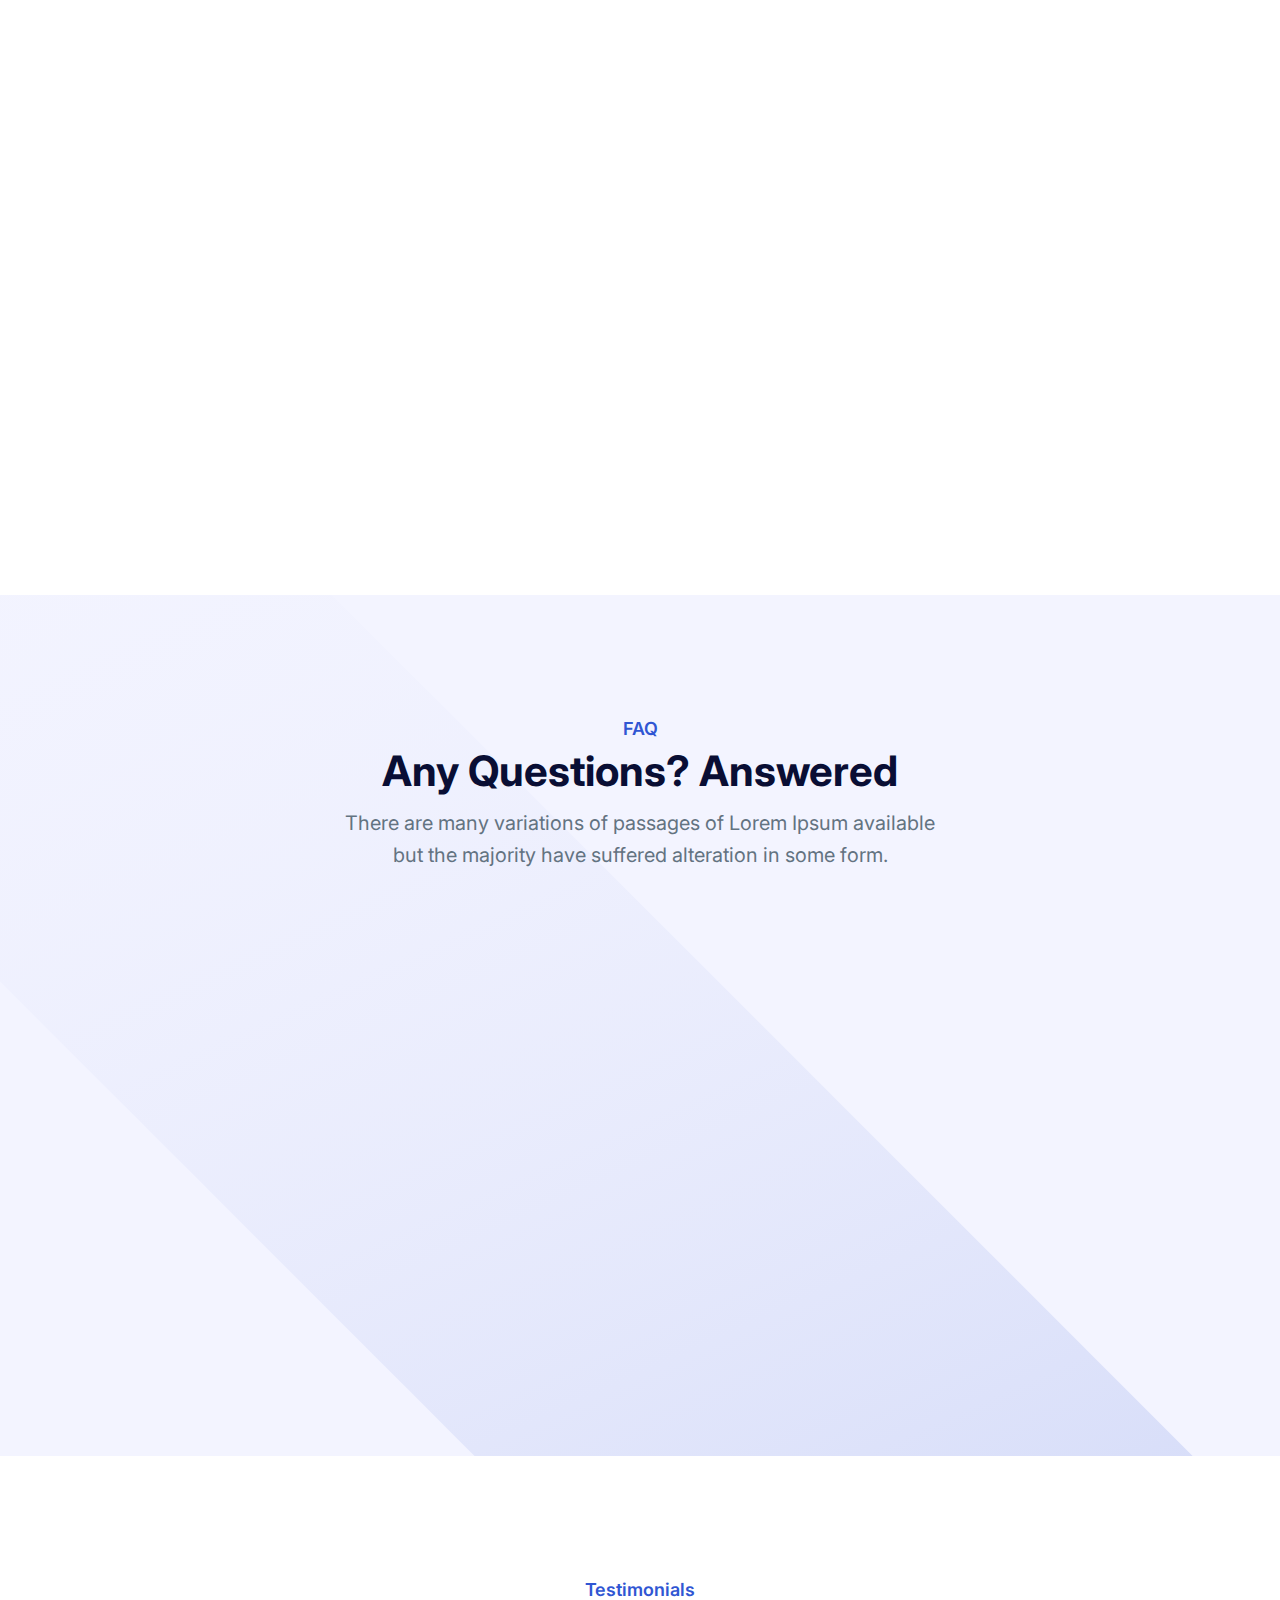
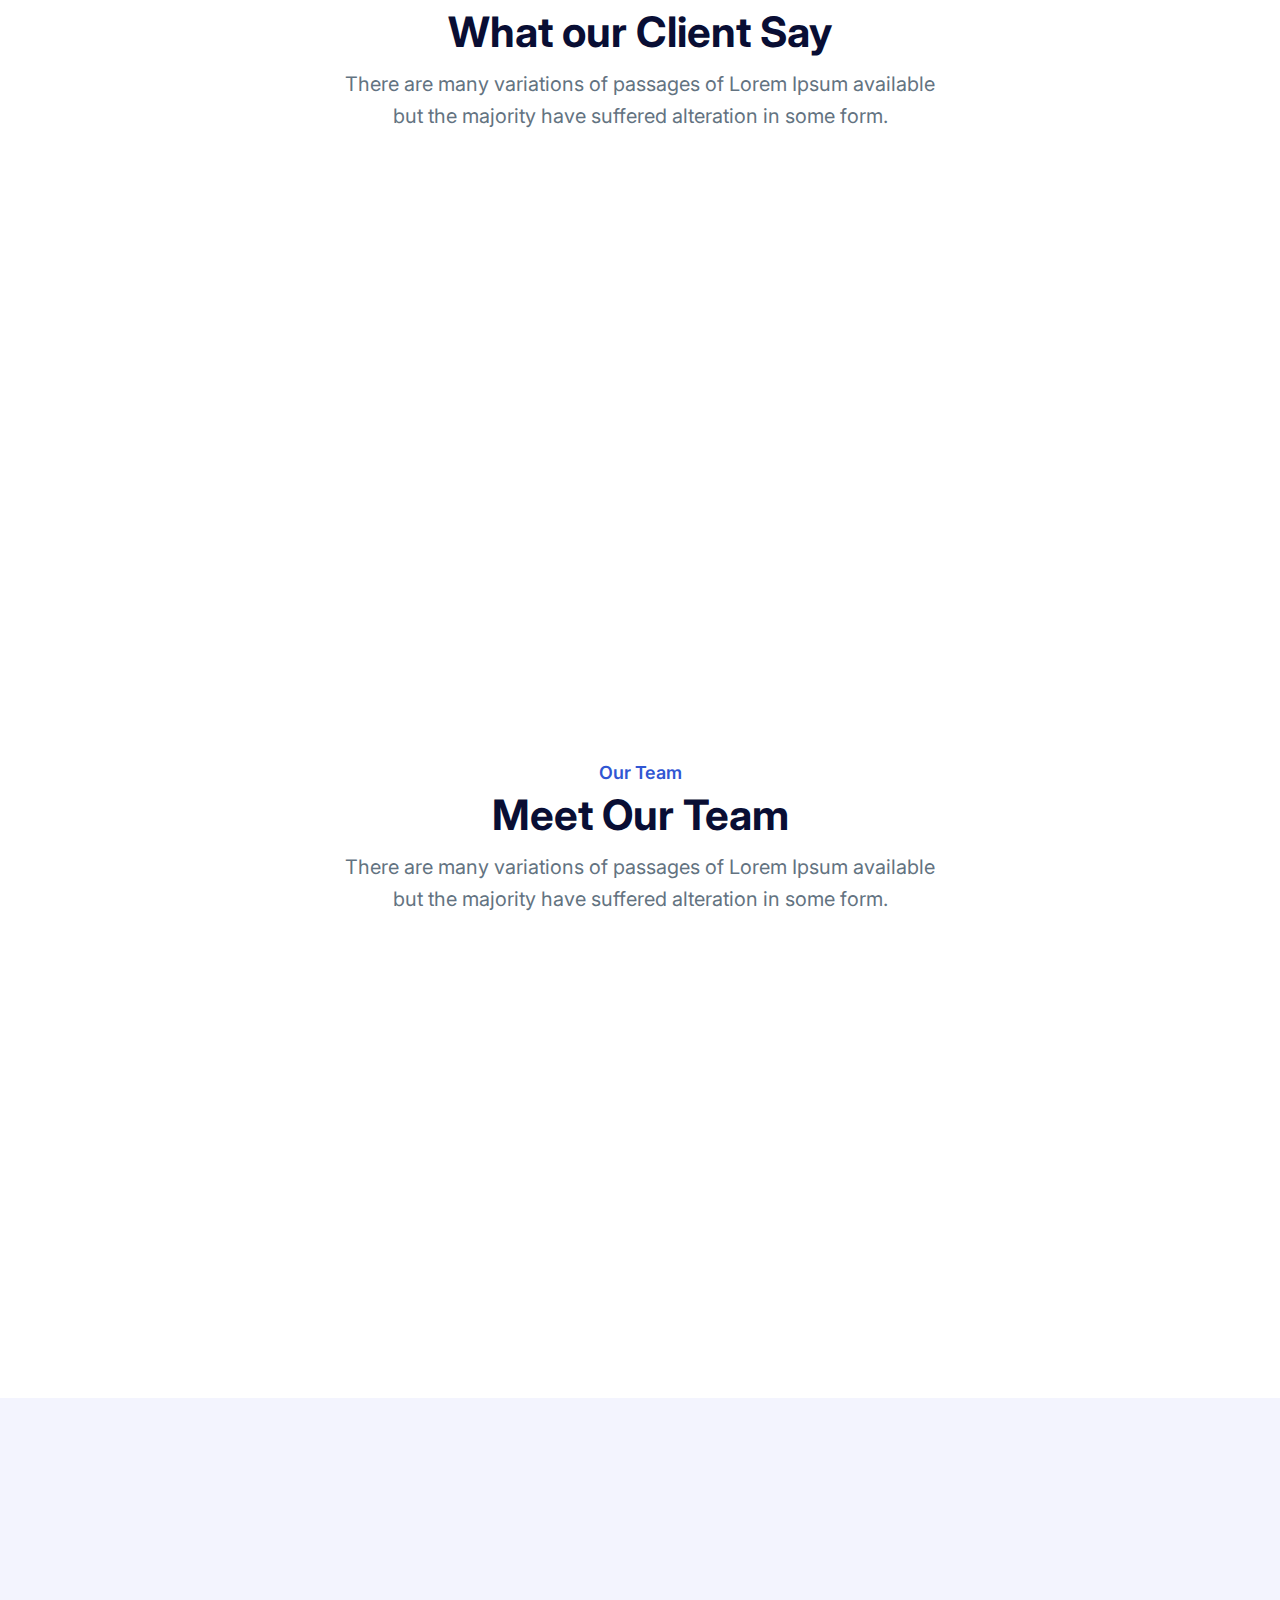
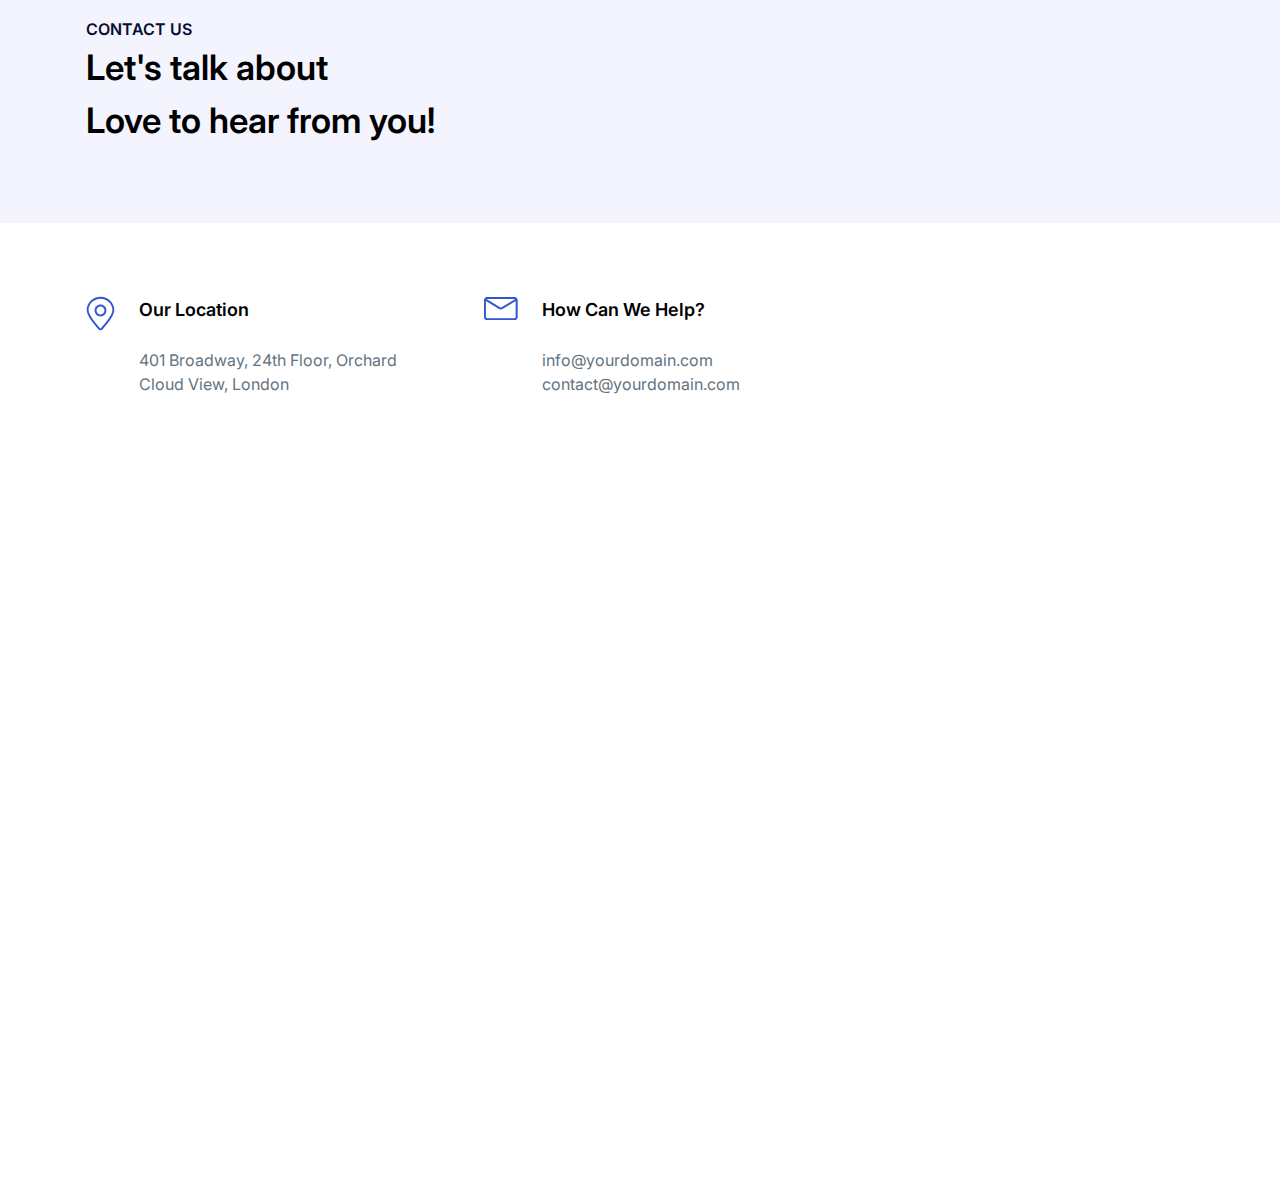
==== commit 02815586: "about section updated" ====
--- a/index.html
+++ b/index.html
@@ -559,18 +559,19 @@
                   <h2
                     class="mb-6 text-3xl font-bold text-dark sm:text-4xl sm:leading-snug 2xl:text-[40px]"
                   >
-                    Brilliant Toolkit to Build Nextgen Website Faster.
+                    Brilliant AI Toolkit to Understand and Improve Your Overall
+                    Health & Well-being.
                   </h2>
                   <p class="text-base leading-relaxed mb-9 text-body-color">
-                    The main ‘thrust' is to focus on educating attendees on how
-                    to best protect highly vulnerable business applications with
-                    interactive panel discussions and roundtables led by subject
-                    matter experts.
+                    The main ‘thrust' is to focus on educating attendees for improving or maintaining
+                    mental, physical, emotional, social, and financial health [MPESF]. The tool uses artificial intelligence and techniques developed by a team of data
+                    engineers & psychologists. With the help of these techniques and data, our technical experts uses ‘AI’ to
+                    provide just about an accurate assessments results and recommendations.
                   </p>
                   <p class="text-base leading-relaxed mb-9 text-body-color">
-                    The main ‘thrust' is to focus on educating attendees on how
-                    to best protect highly vulnerable business applications with
-                    interactive panel.
+                    In addition to providing
+                    recommendations, Aura offers a range of exclusive services, including counselling , doctor
+                    appointments, financial guidance, and some value-added courses, to its subscription-based users.
                   </p>
                   <a
                     href="javascript:void(0)"
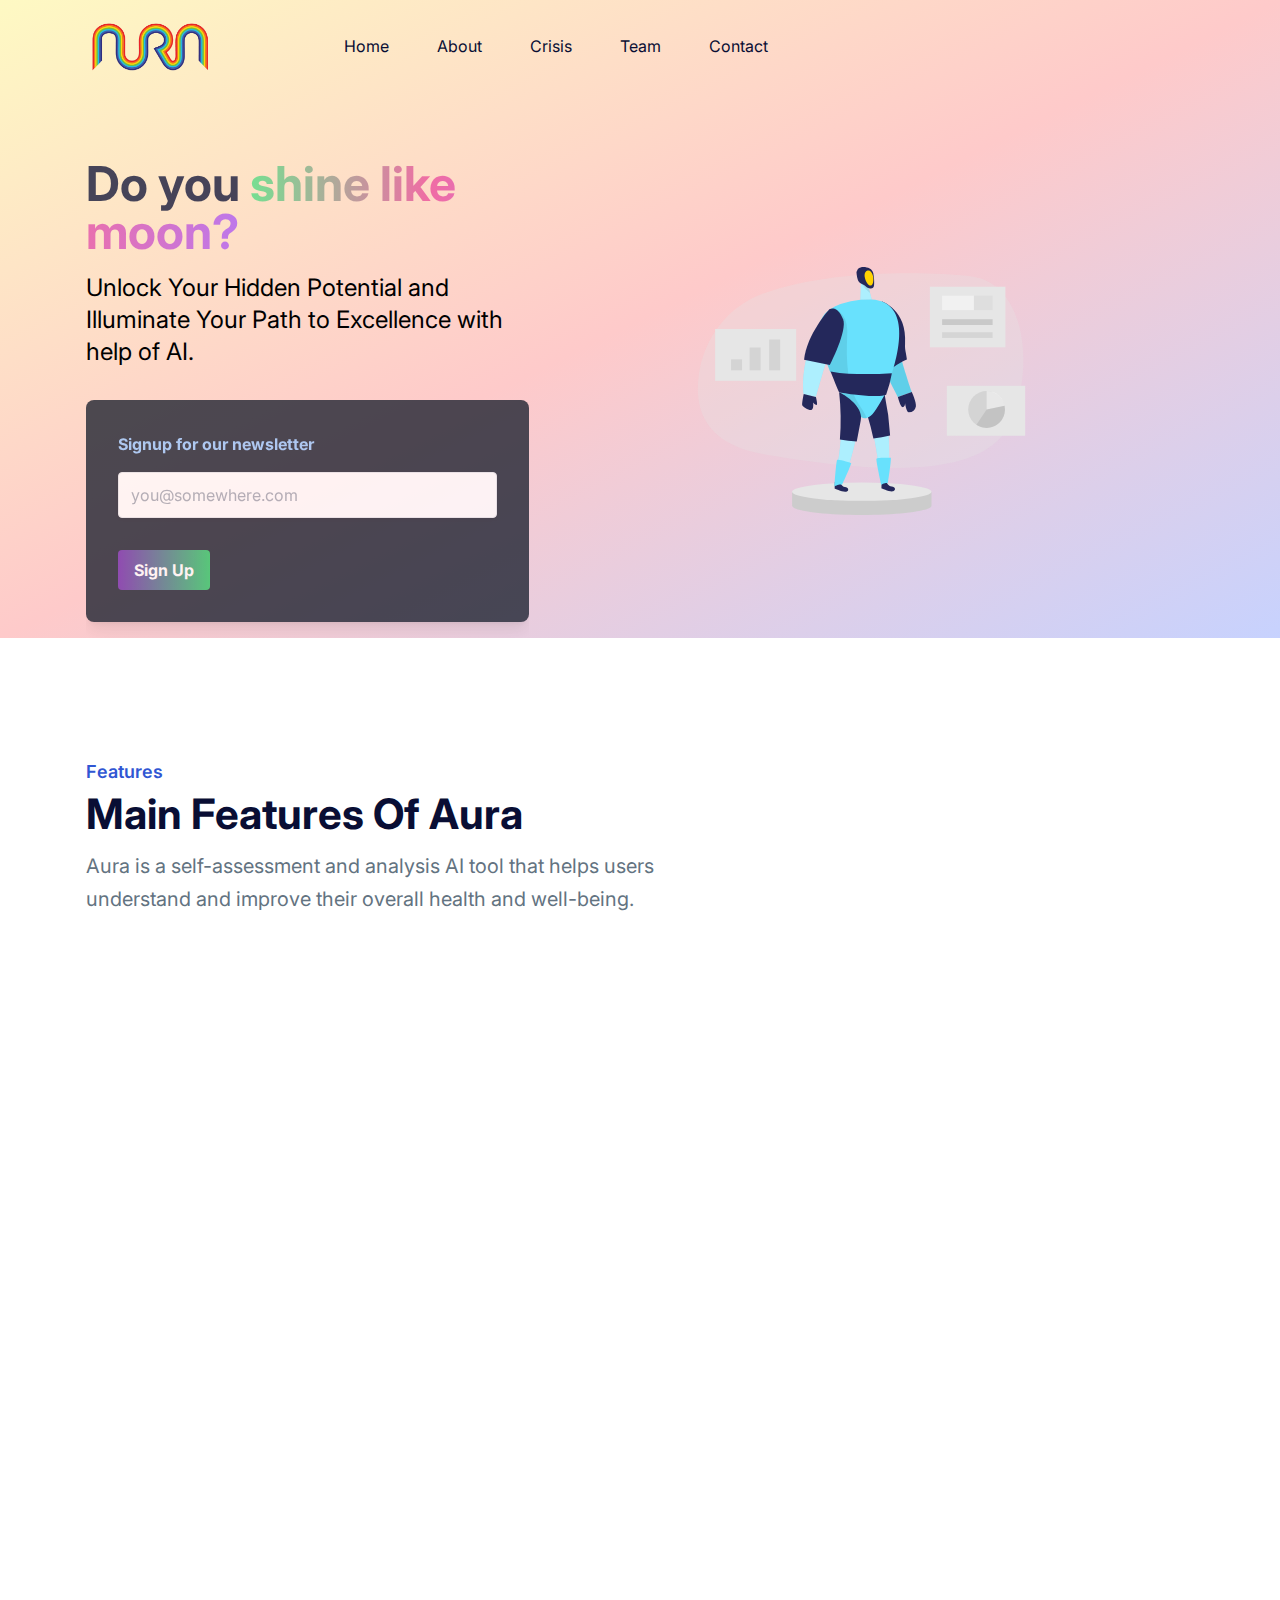
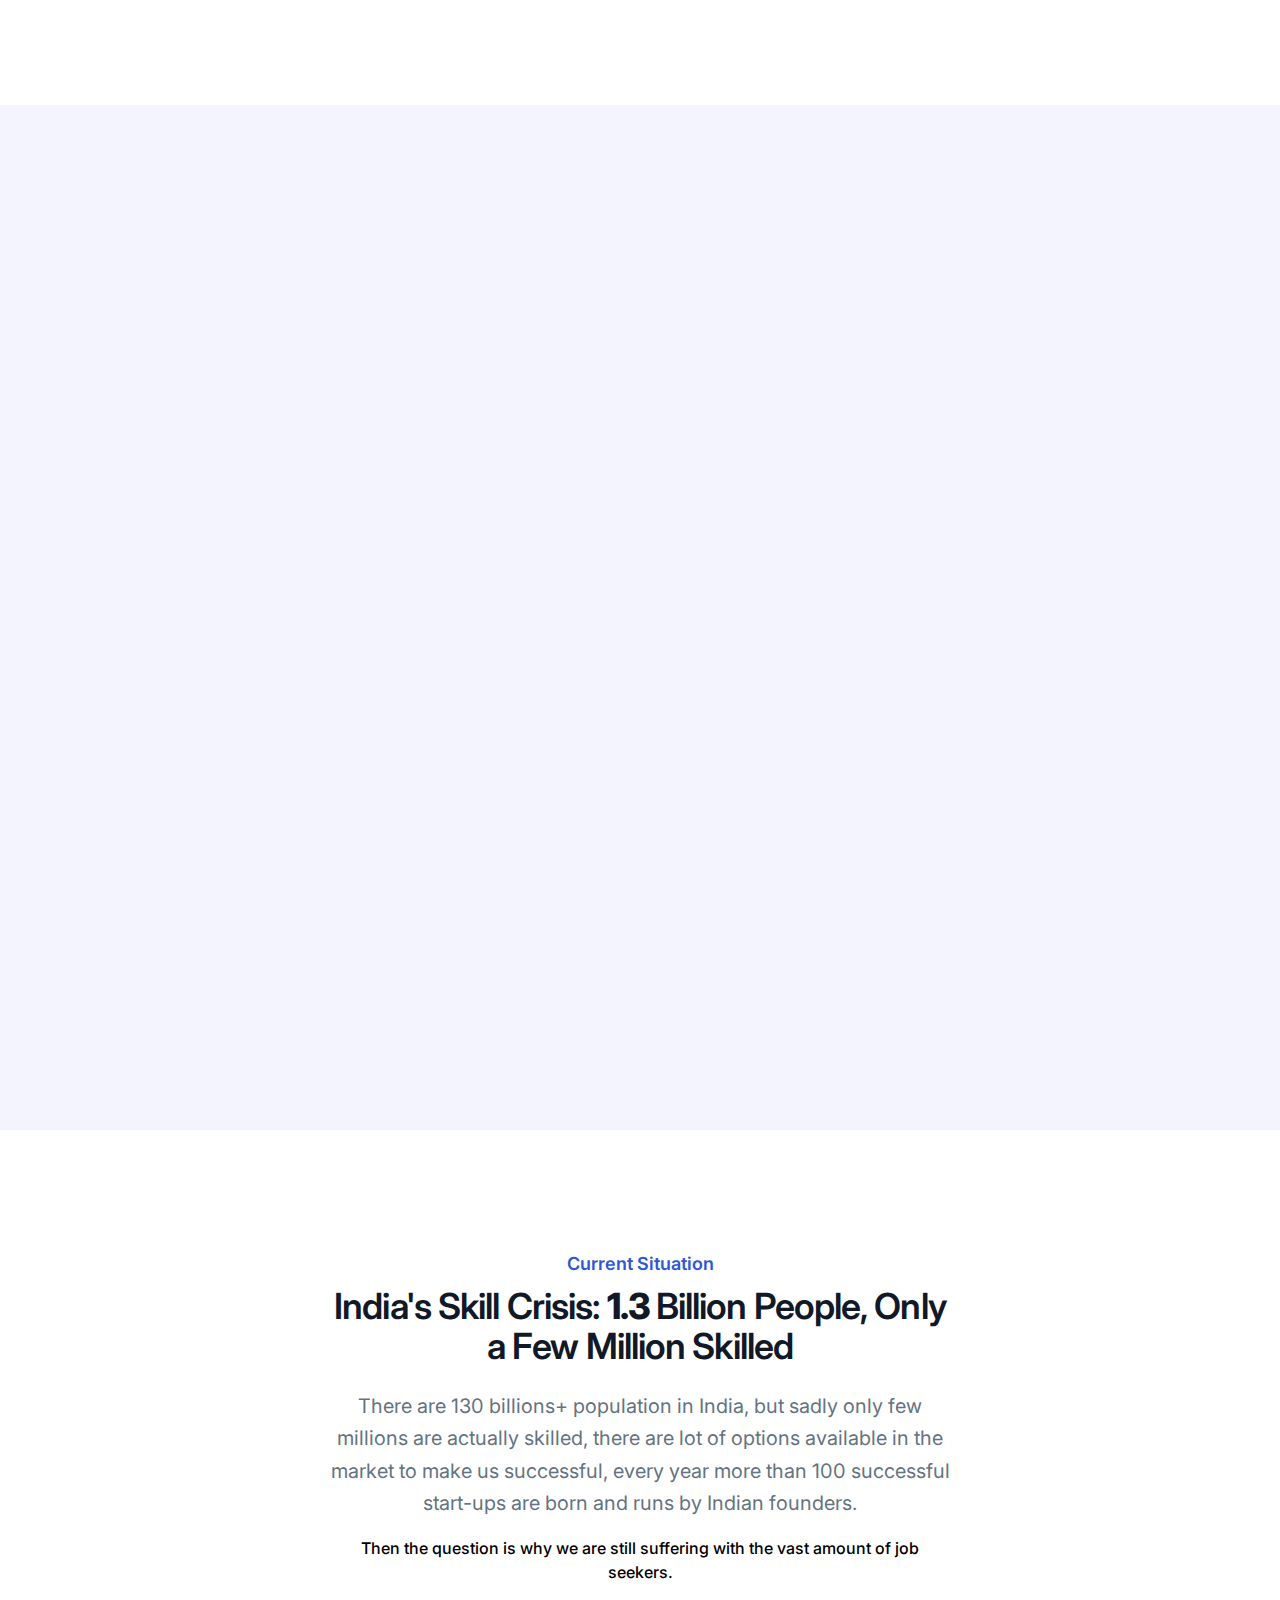
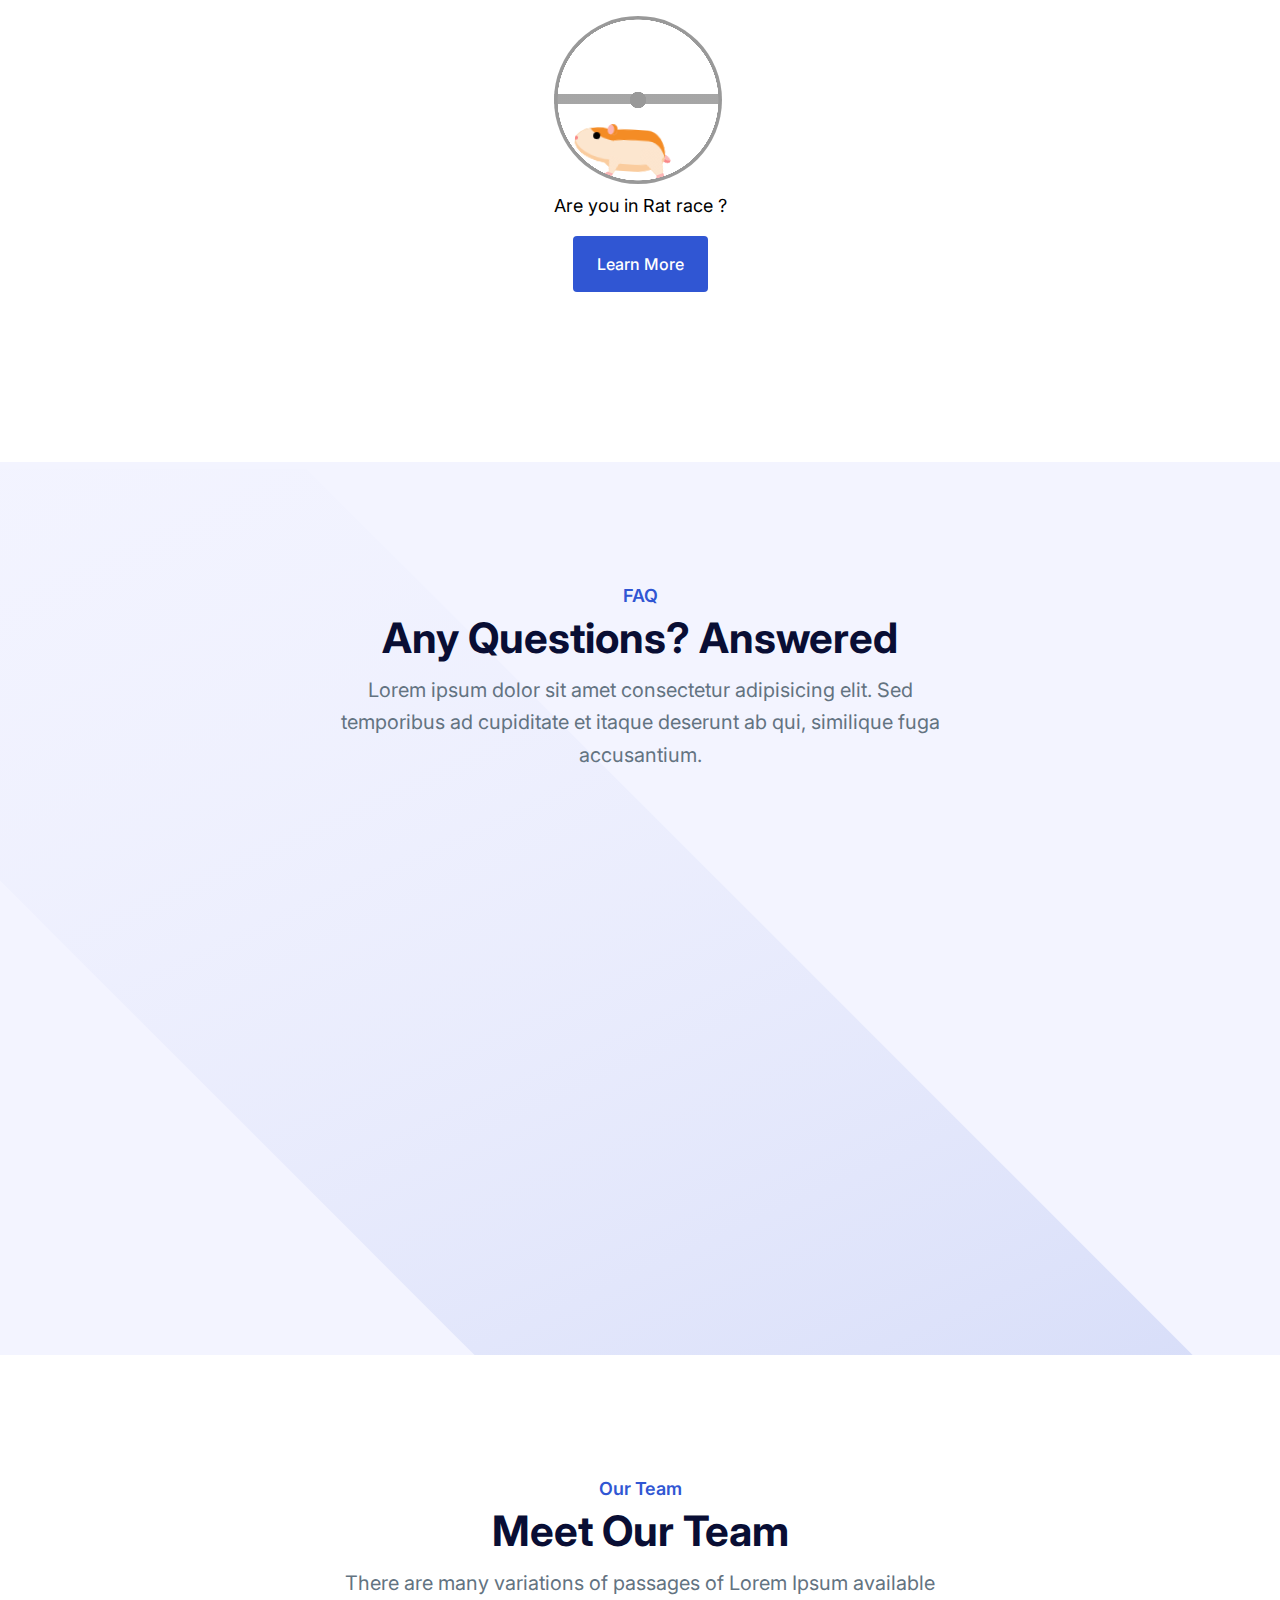
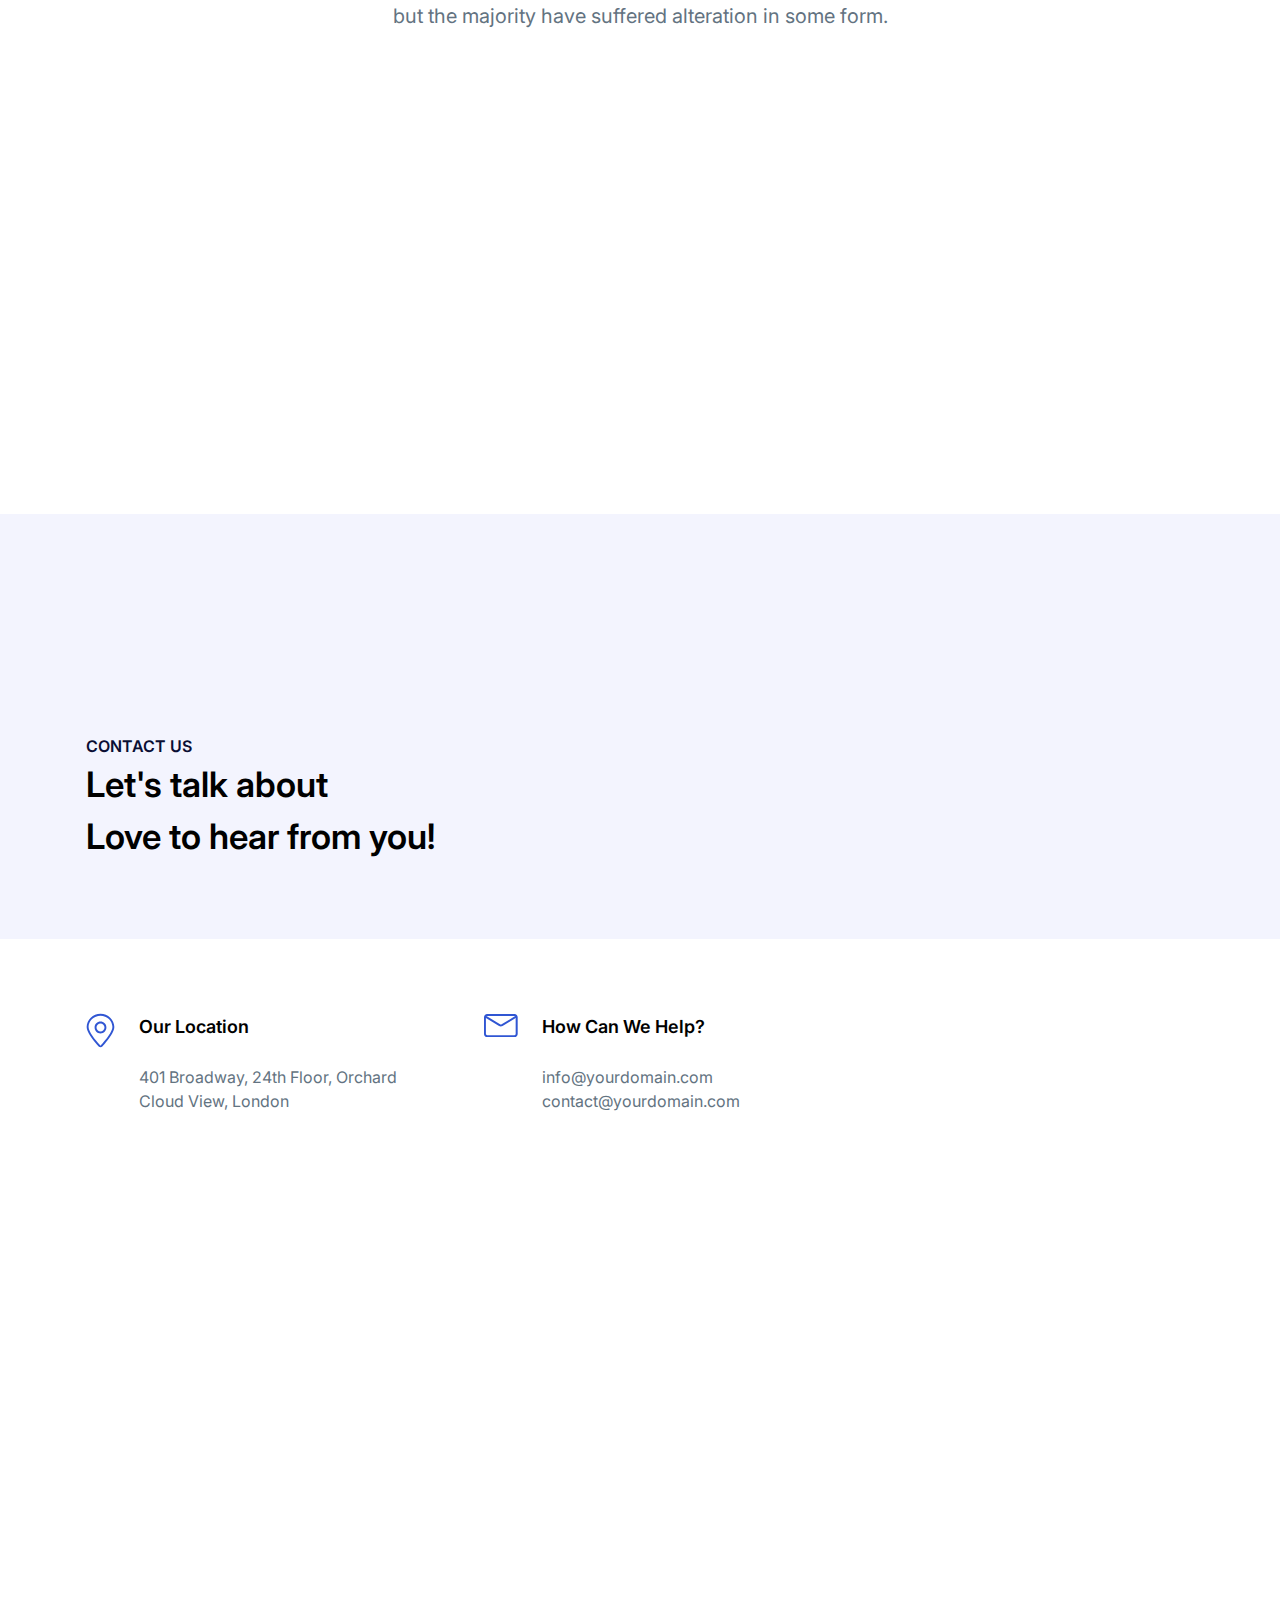
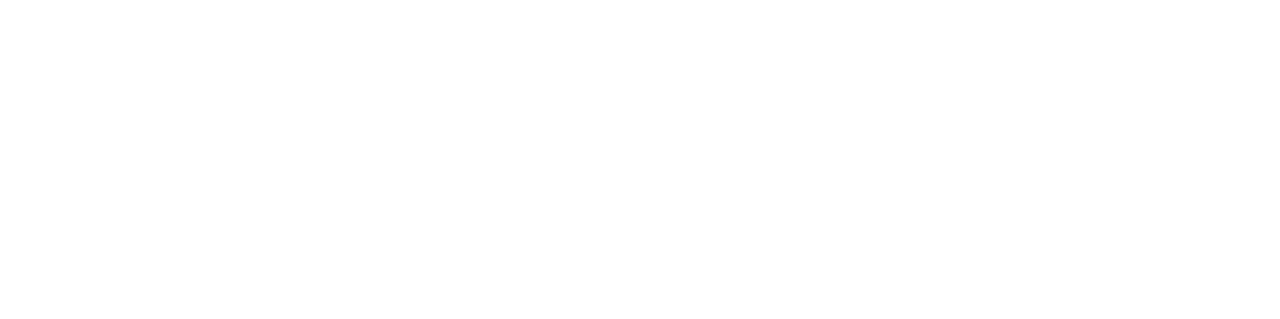
==== commit 1b9ccea9: "footer updated" ====
--- a/index.html
+++ b/index.html
@@ -1,105 +1,78 @@
 <!DOCTYPE html>
 <html lang="en" class="scroll-smooth">
-  <head>
-    <meta charset="UTF-8" />
-    <meta http-equiv="X-UA-Compatible" content="IE=edge" />
-    <meta name="viewport" content="width=device-width, initial-scale=1.0" />
-    <title>
-     Aura
-    </title>
-    <link
-      rel="shortcut icon"
-      href="assets/images/favicon.png"
-      type="image/x-icon"
-    />
-    <link rel="stylesheet" href="assets/css/animate.css" />
-    <link rel="stylesheet" href="assets/css/tailwind.css" />
-    <link rel="stylesheet" href="parallex.css">
-
-    <!-- ==== WOW JS ==== -->
-    <script src="assets/js/wow.min.js"></script>
-    <script>
-      new WOW().init();
-    </script>
-  </head>
-  <body>
-    <!-- ====== Navbar Section Start -->
-    <div
-      class="absolute top-0 left-0 z-40 flex items-center w-full bg-transparent ud-header"
-    >
-      <div class="container">
-        <div class="relative flex items-center justify-between -mx-4">
-          <div class="max-w-full px-4 w-60">
-            <a href="index.html" class="block w-full py-5 navbar-logo">
-              <img
-                src="assets/images/logo/logo-white.png"
-                alt="logo"
-                class="w-32 header-logo "
-              />
-            </a>
-          </div>
-          <div class="flex items-center justify-between w-full px-4">
-            <div>
-              <button
-                id="navbarToggler"
-                class="absolute right-4 top-1/2 block -translate-y-1/2 rounded-lg px-3 py-[6px] ring-primary focus:ring-2 lg:hidden"
-              >
-                <span
-                  class="relative my-[6px] block h-[2px] w-[30px] bg-white"
-                ></span>
-                <span
-                  class="relative my-[6px] block h-[2px] w-[30px] bg-white"
-                ></span>
-                <span
-                  class="relative my-[6px] block h-[2px] w-[30px] bg-white"
-                ></span>
-              </button>
-              <nav
-                id="navbarCollapse"
-                class="absolute right-4 top-full hidden w-full max-w-[250px] rounded-lg bg-white py-5 shadow-lg lg:static lg:block lg:w-full lg:max-w-full lg:bg-transparent lg:py-0 lg:px-4 lg:shadow-none xl:px-6"
-              >
-                <ul class="blcok lg:flex">
-                  <li class="relative group">
-                    <a
-                      href="#home"
-                      class="flex py-2 mx-8 text-base ud-menu-scroll text-dark group-hover:text-primary lg:mr-0 lg:inline-flex lg:py-6 lg:px-0 lg:text-dark lg:group-hover:text-dark lg:group-hover:opacity-70"
-                    >
-                      Home
-                    </a>
-                  </li>
-                  <li class="relative group">
-                    <a
-                      href="#about"
-                      class="flex py-2 mx-8 text-base ud-menu-scroll text-dark group-hover:text-primary lg:mr-0 lg:ml-7 lg:inline-flex lg:py-6 lg:px-0 lg:text-dark lg:group-hover:text-dark lg:group-hover:opacity-70 xl:ml-12"
-                    >
-                      About
-                    </a>
-                  </li>
-                  <li class="relative group">
-                    <a
-                      href="#pricing"
-                      class="flex py-2 mx-8 text-base ud-menu-scroll text-dark group-hover:text-primary lg:mr-0 lg:ml-7 lg:inline-flex lg:py-6 lg:px-0 lg:text-dark lg:group-hover:text-dark lg:group-hover:opacity-70 xl:ml-12"
-                    >
-                      Crisis
-                    </a>
-                  </li>
-                  <li class="relative group">
-                    <a
-                      href="#team"
-                      class="flex py-2 mx-8 text-base ud-menu-scroll text-dark group-hover:text-primary lg:mr-0 lg:ml-7 lg:inline-flex lg:py-6 lg:px-0 lg:text-dark lg:group-hover:text-dark lg:group-hover:opacity-70 xl:ml-12"
-                    >
-                      Team
-                    </a>
-                  </li>
-                  <li class="relative group">
-                    <a
-                      href="#contact"
-                      class="flex py-2 mx-8 text-base ud-menu-scroll text-dark group-hover:text-primary lg:mr-0 lg:ml-7 lg:inline-flex lg:py-6 lg:px-0 lg:text-dark lg:group-hover:text-dark lg:group-hover:opacity-70 xl:ml-12"
-                    >
-                      Contact
-                    </a>
-                  </li>
-                  <!-- <li class="relative submenu-item group">
+
+<head>
+  <meta charset="UTF-8" />
+  <meta http-equiv="X-UA-Compatible" content="IE=edge" />
+  <meta name="viewport" content="width=device-width, initial-scale=1.0" />
+  <title>
+    Aura
+  </title>
+  <link rel="shortcut icon" href="assets/images/favicon.png" type="image/x-icon" />
+  <link rel="stylesheet" href="assets/css/animate.css" />
+  <link rel="stylesheet" href="assets/css/tailwind.css" />
+  <link rel="stylesheet" href="parallex.css">
+  <link rel="stylesheet" href="assets/css/rat-race.css">
+
+  <!-- ==== WOW JS ==== -->
+  <script src="assets/js/wow.min.js"></script>
+  <script>
+    new WOW().init();
+  </script>
+</head>
+
+<body>
+  <!-- ====== Navbar Section Start -->
+  <div class="absolute top-0 left-0 z-40 flex items-center w-full bg-transparent ud-header">
+    <div class="container">
+      <div class="relative flex items-center justify-between -mx-4">
+        <div class="max-w-full px-4 w-60">
+          <a href="index.html" class="block w-full py-5 navbar-logo">
+            <img src="assets/images/logo/logo-white.png" alt="logo" class="w-32 header-logo " />
+          </a>
+        </div>
+        <div class="flex items-center justify-between w-full px-4">
+          <div>
+            <button id="navbarToggler"
+              class="absolute right-4 top-1/2 block -translate-y-1/2 rounded-lg px-3 py-[6px] ring-primary focus:ring-2 lg:hidden">
+              <span class="relative my-[6px] block h-[2px] w-[30px] bg-white"></span>
+              <span class="relative my-[6px] block h-[2px] w-[30px] bg-white"></span>
+              <span class="relative my-[6px] block h-[2px] w-[30px] bg-white"></span>
+            </button>
+            <nav id="navbarCollapse"
+              class="absolute right-4 top-full hidden w-full max-w-[250px] rounded-lg bg-white py-5 shadow-lg lg:static lg:block lg:w-full lg:max-w-full lg:bg-transparent lg:py-0 lg:px-4 lg:shadow-none xl:px-6">
+              <ul class="blcok lg:flex">
+                <li class="relative group">
+                  <a href="#home"
+                    class="flex py-2 mx-8 text-base ud-menu-scroll text-dark group-hover:text-primary lg:mr-0 lg:inline-flex lg:py-6 lg:px-0 lg:text-dark lg:group-hover:text-dark lg:group-hover:opacity-70">
+                    Home
+                  </a>
+                </li>
+                <li class="relative group">
+                  <a href="#about"
+                    class="flex py-2 mx-8 text-base ud-menu-scroll text-dark group-hover:text-primary lg:mr-0 lg:ml-7 lg:inline-flex lg:py-6 lg:px-0 lg:text-dark lg:group-hover:text-dark lg:group-hover:opacity-70 xl:ml-12">
+                    About
+                  </a>
+                </li>
+                <li class="relative group">
+                  <a href="#crisis"
+                    class="flex py-2 mx-8 text-base ud-menu-scroll text-dark group-hover:text-primary lg:mr-0 lg:ml-7 lg:inline-flex lg:py-6 lg:px-0 lg:text-dark lg:group-hover:text-dark lg:group-hover:opacity-70 xl:ml-12">
+                    Crisis
+                  </a>
+                </li>
+                <li class="relative group">
+                  <a href="#team"
+                    class="flex py-2 mx-8 text-base ud-menu-scroll text-dark group-hover:text-primary lg:mr-0 lg:ml-7 lg:inline-flex lg:py-6 lg:px-0 lg:text-dark lg:group-hover:text-dark lg:group-hover:opacity-70 xl:ml-12">
+                    Team
+                  </a>
+                </li>
+                <li class="relative group">
+                  <a href="#contact"
+                    class="flex py-2 mx-8 text-base ud-menu-scroll text-dark group-hover:text-primary lg:mr-0 lg:ml-7 lg:inline-flex lg:py-6 lg:px-0 lg:text-dark lg:group-hover:text-dark lg:group-hover:opacity-70 xl:ml-12">
+                    Contact
+                  </a>
+                </li>
+                <!-- <li class="relative submenu-item group">
                     <a
                       href="javascript:void(0)"
                       class="relative mx-8 flex py-2 text-base text-dark after:absolute after:right-1 after:top-1/2 after:mt-[-2px] after:h-2 after:w-2 after:-translate-y-1/2 after:rotate-45 after:border-b-2 after:border-r-2 after:border-current group-hover:text-primary lg:mr-0 lg:ml-8 lg:inline-flex lg:py-6 lg:pl-0 lg:pr-4 lg:text-white lg:after:right-0 lg:group-hover:text-white lg:group-hover:opacity-70 xl:ml-12"
@@ -116,10 +89,10 @@
                         About Page
                       </a>
                       <a
-                        href="pricing.html"
+                        href="crisis.html"
                         class="block rounded py-[10px] px-4 text-sm text-body-color hover:text-primary"
                       >
-                        Pricing Page
+                        crisis Page
                       </a>
                       <a
                         href="contact.html"
@@ -159,10 +132,10 @@
                       </a>
                     </div>
                   </li> -->
-                </ul>
-              </nav>
-            </div>
-            <!-- <div class="justify-end hidden pr-16 sm:flex lg:pr-0">
+              </ul>
+            </nav>
+          </div>
+          <!-- <div class="justify-end hidden pr-16 sm:flex lg:pr-0">
               <a
                 href="signin.html"
                 class="py-3 text-base font-medium text-white loginBtn px-7 hover:opacity-70"
@@ -176,27 +149,24 @@
                 Sign Up
               </a>
             </div> -->
-          </div>
         </div>
       </div>
     </div>
-    <!-- ====== Navbar Section End -->
-
-    <!-- ====== Hero Section Start -->
- 
-    <div
-      id="home"
-      class="relative overflow-hidden bg-gradient-to-tl from-indigo-200 via-red-200 to-yellow-100 "
-    >
+  </div>
+  <!-- ====== Navbar Section End -->
+
+  <!-- ====== Hero Section Start -->
+
+  <div id="home" class="relative overflow-hidden bg-gradient-to-tl from-indigo-200 via-red-200 to-yellow-100 ">
     <div class="container flex flex-col flex-wrap items-center pt-24 mx-auto md:pt-36 md:flex-row">
       <!--Left Col-->
       <div class="flex flex-col justify-center w-full overflow-y-hidden xl:w-2/5 lg:items-start">
         <h1 class="my-4 text-3xl font-bold leading-tight text-center opacity-75 text-dark md:text-5xl md:text-left">
-          Do you 
+          Do you
           <span class="text-transparent bg-clip-text bg-gradient-to-r from-green-400 via-pink-500 to-purple-500">
             shine like moon?
           </span>
-         
+
         </h1>
         <p class="mb-8 text-base leading-normal text-center md:text-2xl md:text-left">
           Unlock Your Hidden Potential and Illuminate Your Path to Excellence with help of AI.
@@ -209,17 +179,13 @@
             </label>
             <input
               class="w-full p-3 leading-tight text-gray-700 transition duration-300 ease-in-out transform border rounded shadow appearance-none focus:ring hover:scale-105"
-              id="emailaddress"
-              type="text"
-              placeholder="you@somewhere.com"
-            />
+              id="emailaddress" type="text" placeholder="you@somewhere.com" />
           </div>
 
           <div class="flex items-center justify-between pt-4">
             <button
               class="px-4 py-2 font-bold text-white transition duration-300 ease-in-out transform rounded bg-gradient-to-r from-purple-800 to-green-500 hover:from-pink-500 hover:to-green-500 focus:ring hover:scale-105"
-              type="button"
-            >
+              type="button">
               Sign Up
             </button>
           </div>
@@ -228,7 +194,8 @@
 
       <!--Right Col-->
       <div class="w-full p-12 overflow-hidden xl:w-3/5">
-        <img class="w-full mx-auto transition duration-700 ease-in-out transform md:w-4/5 hover:scale-105 " src="./assets/images/hero/human-profile-a.svg" />
+        <img class="w-full mx-auto transition duration-700 ease-in-out transform md:w-4/5 hover:scale-105 "
+          src="./assets/images/hero/human-profile-a.svg" />
         <div class=" w-fit">
 
           <!-- <img class="w-full mx-auto transition duration-700 ease-in-out transform md:w-4/5 -rotate-6 hover:scale-105 hover:rotate-6" src="./assets/images/hero/moontwo.png" /> -->
@@ -249,4026 +216,1863 @@
           </label>
           <input
             class="w-full p-3 leading-tight text-gray-700 transition duration-300 ease-in-out transform border rounded shadow appearance-none focus:ring hover:scale-105"
-            id="emailaddress"
-            type="text"
-            placeholder="you@somewhere.com"
-          />
+            id="emailaddress" type="text" placeholder="you@somewhere.com" />
         </div>
 
         <div class="flex items-center justify-between pt-4">
           <button
             class="px-4 py-2 font-bold text-white transition duration-300 ease-in-out transform rounded bg-gradient-to-r from-purple-800 to-green-500 hover:from-pink-500 hover:to-green-500 focus:ring hover:scale-105"
-            type="button"
-          >
+            type="button">
             Sign Up
           </button>
         </div>
       </form>
 
+
+
+
+    </div>
+
+  </div>
+  <!-- ====== Hero Section End -->
+
+  <!-- ====== Features Section Start -->
+  <section class="pt-20 pb-8 lg:pt-[120px] lg:pb-[70px]">
+    <div class="container">
+      <div class="flex flex-wrap -mx-4">
+        <div class="w-full px-4">
+          <div class="mb-12 max-w-[620px] lg:mb-20">
+            <span class="block mb-2 text-lg font-semibold text-primary">
+              Features
+            </span>
+            <h2 class="mb-4 text-3xl font-bold text-dark sm:text-4xl md:text-[42px]">
+              Main Features Of Aura
+            </h2>
+            <p class="text-lg leading-relaxed text-body-color sm:text-xl sm:leading-relaxed">
+              Aura is a self-assessment and analysis AI tool that helps users understand and improve their overall
+              health and well-being.
+            </p>
+          </div>
+        </div>
+      </div>
+      <div class="flex flex-wrap -mx-4">
+        <div class="w-full px-4 md:w-1/2 lg:w-1/4">
+          <div class="mb-12 bg-white wow fadeInUp group" data-wow-delay=".1s">
+            <div class="relative z-10 mb-8 flex h-[70px] w-[70px] items-center justify-center rounded-2xl bg-primary">
+              <span
+                class="absolute top-0 left-0 z-[-1] mb-8 flex h-[70px] w-[70px] rotate-[25deg] items-center justify-center rounded-2xl bg-primary bg-opacity-20 duration-300 group-hover:rotate-45"></span>
+              <svg width="35" height="35" viewBox="0 0 52 52" fill="none" xmlns="http://www.w3.org/2000/svg">
+                <path
+                  d="M44.9313 11.7H38.9188C40.5438 10.9687 41.7626 9.99374 42.2501 8.69374C42.9001 6.98749 42.2501 5.19999 40.3001 3.33124C38.1876 1.29999 35.9938 0.568738 33.8001 1.13749C29.9813 2.11249 27.4626 7.06874 26.2438 9.99374C25.1063 7.06874 22.5876 2.11249 18.6876 1.13749C16.4938 0.568738 14.3001 1.29999 12.1876 3.33124C10.2376 5.19999 9.5876 6.98749 10.2376 8.69374C10.7251 9.99374 12.0251 10.9687 13.5688 11.7H7.06885C5.0376 11.7 3.4126 13.325 3.4126 15.3562V21.5312C3.4126 23.5625 5.0376 25.1875 7.06885 25.1875H7.71885V46.2312C7.71885 48.8312 9.83135 51.025 12.5126 51.025H40.1376C42.7376 51.025 44.9313 48.9125 44.9313 46.2312V25.1875C46.9626 25.1875 48.5876 23.5625 48.5876 21.5312V15.3562C48.5063 13.325 46.8813 11.7 44.9313 11.7ZM34.5313 3.98124C34.7751 3.89999 35.0188 3.89999 35.1813 3.89999C36.1563 3.89999 37.2126 4.38749 38.2688 5.52499C38.7563 6.01249 39.8126 7.06874 39.5688 7.79999C39.0001 9.34374 33.9626 10.6437 28.9251 11.05C30.0626 8.36874 32.1751 4.54999 34.5313 3.98124ZM13.0001 7.71874C12.7563 6.98749 13.8126 5.93124 14.3001 5.44374C15.4376 4.38749 16.4126 3.81874 17.3876 3.81874C17.6313 3.81874 17.8751 3.81874 18.0376 3.89999C20.4751 4.54999 22.5063 8.28749 23.6438 10.9687C18.6063 10.5625 13.5688 9.26249 13.0001 7.71874ZM42.0063 46.2312C42.0063 47.2875 41.1126 48.1812 40.0563 48.1812H12.4313C11.3751 48.1812 10.4813 47.2875 10.4813 46.2312V25.1875H41.9251V46.2312H42.0063ZM45.6626 21.5312C45.6626 22.0187 45.3376 22.3437 44.8501 22.3437H7.06885C6.6626 22.3437 6.25635 22.0187 6.25635 21.5312V15.3562C6.25635 14.95 6.6626 14.5437 7.06885 14.5437H44.8501C45.2563 14.5437 45.6626 14.8687 45.6626 15.3562V21.5312Z"
+                  fill="white" />
+              </svg>
+            </div>
+            <h4 class="mb-3 text-xl font-bold text-dark">
+              Self-Assessment
+            </h4>
+            <p class="mb-8 text-body-color lg:mb-11">
+              Lorem Ipsum is simply dummy text of the printing and industry.
+            </p>
+            <a href="javascript:void(0)" class="text-base font-medium text-body-color hover:text-primary">
+              Learn More
+            </a>
+          </div>
+        </div>
+        <div class="w-full px-4 md:w-1/2 lg:w-1/4">
+          <div class="mb-12 bg-white wow fadeInUp group" data-wow-delay=".15s">
+            <div class="relative z-10 mb-8 flex h-[70px] w-[70px] items-center justify-center rounded-2xl bg-primary">
+              <span
+                class="absolute top-0 left-0 z-[-1] mb-8 flex h-[70px] w-[70px] rotate-[25deg] items-center justify-center rounded-2xl bg-primary bg-opacity-20 duration-300 group-hover:rotate-45"></span>
+              <svg width="35" height="35" viewBox="0 0 52 52" fill="none" xmlns="http://www.w3.org/2000/svg">
+                <path
+                  d="M49.8062 23.3187L43.875 17.3875C43.3063 16.8187 42.4125 16.8187 41.8438 17.3875C41.275 17.9562 41.275 18.85 41.8438 19.4187L46.9625 24.6187H27.4625V4.87498L32.5812 10.075C33.15 10.6437 34.0437 10.6437 34.6125 10.075C35.1812 9.50623 35.1812 8.61248 34.6125 8.04373L28.6812 2.11248C27.95 1.38123 26.975 0.974976 26 0.974976C24.9438 0.974976 24.05 1.38123 23.3188 2.11248L17.3875 8.04373C16.8187 8.61248 16.8187 9.50623 17.3875 10.075C17.6312 10.3187 18.0375 10.4812 18.3625 10.4812C18.6875 10.4812 19.0937 10.3187 19.3375 10.075L24.6187 4.87498V24.5375H4.95625L10.075 19.3375C10.6437 18.7687 10.6437 17.875 10.075 17.3062C9.50625 16.7375 8.6125 16.7375 8.04375 17.3062L2.1125 23.2375C0.65 24.7 0.65 27.1375 2.1125 28.6L8.04375 34.5312C8.2875 34.775 8.69375 34.9375 9.01875 34.9375C9.34375 34.9375 9.75 34.775 9.99375 34.5312C10.5625 33.9625 10.5625 33.0687 9.99375 32.5L4.79375 27.3H24.4563V47.125L19.2563 41.925C18.6875 41.3562 17.7938 41.3562 17.225 41.925C16.6563 42.4937 16.6563 43.3875 17.225 43.9562L23.1562 49.8875C23.8875 50.6187 24.8625 51.025 25.8375 51.025C26.8937 51.025 27.7875 50.6187 28.5187 49.8875L34.45 43.9562C35.0188 43.3875 35.0188 42.4937 34.45 41.925C33.8813 41.3562 32.9875 41.3562 32.4188 41.925L27.4625 47.125V27.3812H47.0438L41.8438 32.5812C41.275 33.15 41.275 34.0437 41.8438 34.6125C42.0875 34.8562 42.4938 35.0187 42.8188 35.0187C43.1438 35.0187 43.55 34.8562 43.7938 34.6125L49.725 28.6812C51.2688 27.2187 51.2687 24.7812 49.8062 23.3187Z"
+                  fill="white" />
+              </svg>
+            </div>
+            <h4 class="mb-3 text-xl font-bold text-dark">
+              Counseling with Experts
+            </h4>
+            <p class="mb-8 text-body-color lg:mb-11">
+              Lorem Ipsum is simply dummy text of the printing and industry.
+            </p>
+            <a href="javascript:void(0)" class="text-base font-medium text-body-color hover:text-primary">
+              Learn More
+            </a>
+          </div>
+        </div>
+        <div class="w-full px-4 md:w-1/2 lg:w-1/4">
+          <div class="mb-12 bg-white wow fadeInUp group" data-wow-delay=".2s">
+            <div class="relative z-10 mb-8 flex h-[70px] w-[70px] items-center justify-center rounded-2xl bg-primary">
+              <span
+                class="absolute top-0 left-0 z-[-1] mb-8 flex h-[70px] w-[70px] rotate-[25deg] items-center justify-center rounded-2xl bg-primary bg-opacity-20 duration-300 group-hover:rotate-45"></span>
+              <svg width="35" height="35" viewBox="0 0 35 35" fill="none" xmlns="http://www.w3.org/2000/svg">
+                <path
+                  d="M10.7734 14.3281H3.82813C2.07813 14.3281 0.65625 12.9062 0.65625 11.1562V4.21094C0.65625 2.46094 2.07813 1.03906 3.82813 1.03906H10.7734C12.5234 1.03906 13.9453 2.46094 13.9453 4.21094V11.1562C13.9453 12.9062 12.5234 14.3281 10.7734 14.3281ZM3.82813 2.95312C3.17188 2.95312 2.57031 3.5 2.57031 4.21094V11.1562C2.57031 11.8125 3.11719 12.4141 3.82813 12.4141H10.7734C11.4297 12.4141 12.0313 11.8672 12.0313 11.1562V4.21094C12.0313 3.55469 11.4844 2.95312 10.7734 2.95312H3.82813Z"
+                  fill="white" />
+                <path
+                  d="M31.1719 14.3281H24.2266C22.4766 14.3281 21.0547 12.9062 21.0547 11.1562V4.21094C21.0547 2.46094 22.4766 1.03906 24.2266 1.03906H31.1719C32.9219 1.03906 34.3438 2.46094 34.3438 4.21094V11.1562C34.3438 12.9062 32.9219 14.3281 31.1719 14.3281ZM24.2266 2.95312C23.5703 2.95312 22.9688 3.5 22.9688 4.21094V11.1562C22.9688 11.8125 23.5156 12.4141 24.2266 12.4141H31.1719C31.8281 12.4141 32.4297 11.8672 32.4297 11.1562V4.21094C32.4297 3.55469 31.8828 2.95312 31.1719 2.95312H24.2266Z"
+                  fill="white" />
+                <path
+                  d="M10.7734 33.9609H3.82813C2.07813 33.9609 0.65625 32.5391 0.65625 30.7891V23.8438C0.65625 22.0938 2.07813 20.6719 3.82813 20.6719H10.7734C12.5234 20.6719 13.9453 22.0938 13.9453 23.8438V30.7891C13.9453 32.5391 12.5234 33.9609 10.7734 33.9609ZM3.82813 22.5859C3.17188 22.5859 2.57031 23.1328 2.57031 23.8438V30.7891C2.57031 31.4453 3.11719 32.0469 3.82813 32.0469H10.7734C11.4297 32.0469 12.0313 31.5 12.0313 30.7891V23.8438C12.0313 23.1875 11.4844 22.5859 10.7734 22.5859H3.82813Z"
+                  fill="white" />
+                <path
+                  d="M31.1719 33.9609H24.2266C22.4766 33.9609 21.0547 32.5391 21.0547 30.7891V23.8438C21.0547 22.0938 22.4766 20.6719 24.2266 20.6719H31.1719C32.9219 20.6719 34.3438 22.0938 34.3438 23.8438V30.7891C34.3438 32.5391 32.9219 33.9609 31.1719 33.9609ZM24.2266 22.5859C23.5703 22.5859 22.9688 23.1328 22.9688 23.8438V30.7891C22.9688 31.4453 23.5156 32.0469 24.2266 32.0469H31.1719C31.8281 32.0469 32.4297 31.5 32.4297 30.7891V23.8438C32.4297 23.1875 31.8828 22.5859 31.1719 22.5859H24.2266Z"
+                  fill="white" />
+              </svg>
+            </div>
+            <h4 class="mb-3 text-xl font-bold text-dark">
+              In-depth Medical Test in Lab
+            </h4>
+            <p class="mb-8 text-body-color lg:mb-11">
+              Lorem Ipsum is simply dummy text of the printing and industry.
+            </p>
+            <a href="javascript:void(0)" class="text-base font-medium text-body-color hover:text-primary">
+              Learn More
+            </a>
+          </div>
+        </div>
+        <div class="w-full px-4 md:w-1/2 lg:w-1/4">
+          <div class="mb-12 bg-white wow fadeInUp group" data-wow-delay=".25s">
+            <div class="relative z-10 mb-8 flex h-[70px] w-[70px] items-center justify-center rounded-2xl bg-primary">
+              <span
+                class="absolute top-0 left-0 z-[-1] mb-8 flex h-[70px] w-[70px] rotate-[25deg] items-center justify-center rounded-2xl bg-primary bg-opacity-20 duration-300 group-hover:rotate-45"></span>
+              <svg width="35" height="35" viewBox="0 0 35 35" fill="none" xmlns="http://www.w3.org/2000/svg">
+                <path
+                  d="M29.5312 21.6562L28.6563 21.1641L29.6953 20.5625C30.7344 19.9062 31.3359 18.8125 31.2812 17.6094C31.2266 16.4063 30.625 15.3125 29.5312 14.7109L27.8906 13.7813L29.6406 12.6875C30.6797 12.0313 31.2812 10.9375 31.2266 9.73438C31.1719 8.53125 30.5703 7.4375 29.4766 6.83594L19.25 1.09375C18.2109 0.492187 16.9531 0.546875 15.9141 1.09375L5.41406 7.21875C4.375 7.82031 3.71875 8.91406 3.71875 10.1172C3.71875 11.3203 4.375 12.4141 5.41406 13.0156L7.10938 14L5.41406 14.9844C4.375 15.5859 3.71875 16.6797 3.71875 17.8828C3.71875 19.0859 4.32031 20.1797 5.41406 20.7812L6.39844 21.3281L5.46875 21.875C4.42969 22.4766 3.77344 23.5703 3.77344 24.7734C3.77344 25.9766 4.375 27.0703 5.46875 27.6719L15.9141 33.6875C16.4609 34.0156 17.0078 34.125 17.6094 34.125C18.2109 34.125 18.8125 33.9609 19.3594 33.6328L29.6953 27.2891C30.7344 26.6328 31.3359 25.5391 31.2812 24.3359C31.2266 23.2969 30.625 22.2031 29.5312 21.6562ZM5.63281 10.1172C5.63281 9.57031 5.90625 9.13281 6.34375 8.85938L16.8438 2.78906C17.0625 2.67969 17.3359 2.57031 17.5547 2.57031C17.7734 2.57031 18.0469 2.625 18.2656 2.73437L28.5469 8.47656C28.9844 8.75 29.2578 9.1875 29.3125 9.73438C29.3125 10.2812 29.0391 10.7188 28.6016 10.9922L18.3203 17.3906C17.8828 17.6641 17.2812 17.6641 16.8438 17.3906L6.39844 11.375C5.90625 11.1562 5.63281 10.6641 5.63281 10.1172ZM5.63281 17.9375C5.63281 17.3906 5.90625 16.9531 6.34375 16.6797L9.02344 15.1484L15.8594 19.0859C16.4062 19.4141 16.9531 19.5234 17.5547 19.5234C18.1562 19.5234 18.7578 19.3594 19.3047 19.0312L26.0312 14.875L28.6016 16.2969C29.0391 16.5703 29.3125 17.0078 29.3672 17.5547C29.3672 18.1016 29.0938 18.5391 28.6563 18.8125L18.3203 25.2656C17.8828 25.5391 17.2812 25.5391 16.8438 25.2656L6.39844 19.25C5.90625 18.9766 5.63281 18.4844 5.63281 17.9375ZM28.6563 25.8125L18.3203 32.2109C17.8828 32.4844 17.2812 32.4844 16.8438 32.2109L6.39844 26.1953C5.96094 25.9219 5.6875 25.4844 5.6875 24.9375C5.6875 24.3906 5.96094 23.9531 6.39844 23.6797L8.3125 22.5859L15.8594 26.9609C16.4062 27.2891 16.9531 27.3984 17.5547 27.3984C18.1562 27.3984 18.7578 27.2344 19.3047 26.9062L26.7969 22.2578L28.6563 23.2969C29.0938 23.5703 29.3672 24.0078 29.4219 24.5547C29.3672 25.0469 29.0938 25.5391 28.6563 25.8125Z"
+                  fill="white" />
+              </svg>
+            </div>
+            <h4 class="mb-3 text-xl font-bold text-dark">
+              Top-Notch Financial Guidance
+            </h4>
+            <p class="mb-8 text-body-color lg:mb-11">
+              Lorem Ipsum is simply dummy text of the printing and industry.
+            </p>
+            <a href="javascript:void(0)" class="text-base font-medium text-body-color hover:text-primary">
+              Learn More
+            </a>
+          </div>
+        </div>
+        <div class="w-full px-4 md:w-1/2 lg:w-1/4">
+          <div class="mb-12 bg-white wow fadeInUp group" data-wow-delay=".25s">
+            <div class="relative z-10 mb-8 flex h-[70px] w-[70px] items-center justify-center rounded-2xl bg-primary">
+              <span
+                class="absolute top-0 left-0 z-[-1] mb-8 flex h-[70px] w-[70px] rotate-[25deg] items-center justify-center rounded-2xl bg-primary bg-opacity-20 duration-300 group-hover:rotate-45"></span>
+              <svg width="35" height="35" viewBox="0 0 35 35" fill="none" xmlns="http://www.w3.org/2000/svg">
+                <path
+                  d="M29.5312 21.6562L28.6563 21.1641L29.6953 20.5625C30.7344 19.9062 31.3359 18.8125 31.2812 17.6094C31.2266 16.4063 30.625 15.3125 29.5312 14.7109L27.8906 13.7813L29.6406 12.6875C30.6797 12.0313 31.2812 10.9375 31.2266 9.73438C31.1719 8.53125 30.5703 7.4375 29.4766 6.83594L19.25 1.09375C18.2109 0.492187 16.9531 0.546875 15.9141 1.09375L5.41406 7.21875C4.375 7.82031 3.71875 8.91406 3.71875 10.1172C3.71875 11.3203 4.375 12.4141 5.41406 13.0156L7.10938 14L5.41406 14.9844C4.375 15.5859 3.71875 16.6797 3.71875 17.8828C3.71875 19.0859 4.32031 20.1797 5.41406 20.7812L6.39844 21.3281L5.46875 21.875C4.42969 22.4766 3.77344 23.5703 3.77344 24.7734C3.77344 25.9766 4.375 27.0703 5.46875 27.6719L15.9141 33.6875C16.4609 34.0156 17.0078 34.125 17.6094 34.125C18.2109 34.125 18.8125 33.9609 19.3594 33.6328L29.6953 27.2891C30.7344 26.6328 31.3359 25.5391 31.2812 24.3359C31.2266 23.2969 30.625 22.2031 29.5312 21.6562ZM5.63281 10.1172C5.63281 9.57031 5.90625 9.13281 6.34375 8.85938L16.8438 2.78906C17.0625 2.67969 17.3359 2.57031 17.5547 2.57031C17.7734 2.57031 18.0469 2.625 18.2656 2.73437L28.5469 8.47656C28.9844 8.75 29.2578 9.1875 29.3125 9.73438C29.3125 10.2812 29.0391 10.7188 28.6016 10.9922L18.3203 17.3906C17.8828 17.6641 17.2812 17.6641 16.8438 17.3906L6.39844 11.375C5.90625 11.1562 5.63281 10.6641 5.63281 10.1172ZM5.63281 17.9375C5.63281 17.3906 5.90625 16.9531 6.34375 16.6797L9.02344 15.1484L15.8594 19.0859C16.4062 19.4141 16.9531 19.5234 17.5547 19.5234C18.1562 19.5234 18.7578 19.3594 19.3047 19.0312L26.0312 14.875L28.6016 16.2969C29.0391 16.5703 29.3125 17.0078 29.3672 17.5547C29.3672 18.1016 29.0938 18.5391 28.6563 18.8125L18.3203 25.2656C17.8828 25.5391 17.2812 25.5391 16.8438 25.2656L6.39844 19.25C5.90625 18.9766 5.63281 18.4844 5.63281 17.9375ZM28.6563 25.8125L18.3203 32.2109C17.8828 32.4844 17.2812 32.4844 16.8438 32.2109L6.39844 26.1953C5.96094 25.9219 5.6875 25.4844 5.6875 24.9375C5.6875 24.3906 5.96094 23.9531 6.39844 23.6797L8.3125 22.5859L15.8594 26.9609C16.4062 27.2891 16.9531 27.3984 17.5547 27.3984C18.1562 27.3984 18.7578 27.2344 19.3047 26.9062L26.7969 22.2578L28.6563 23.2969C29.0938 23.5703 29.3672 24.0078 29.4219 24.5547C29.3672 25.0469 29.0938 25.5391 28.6563 25.8125Z"
+                  fill="white" />
+              </svg>
+            </div>
+            <h4 class="mb-3 text-xl font-bold text-dark">
+              Value-Added Courses
+            </h4>
+            <p class="mb-8 text-body-color lg:mb-11">
+              Lorem Ipsum is simply dummy text of the printing and industry.
+            </p>
+            <a href="javascript:void(0)" class="text-base font-medium text-body-color hover:text-primary">
+              Learn More
+            </a>
+          </div>
+        </div>
+        <div class="w-full px-4 md:w-1/2 lg:w-1/4">
+          <div class="mb-12 bg-white wow fadeInUp group" data-wow-delay=".25s">
+            <div class="relative z-10 mb-8 flex h-[70px] w-[70px] items-center justify-center rounded-2xl bg-primary">
+              <span
+                class="absolute top-0 left-0 z-[-1] mb-8 flex h-[70px] w-[70px] rotate-[25deg] items-center justify-center rounded-2xl bg-primary bg-opacity-20 duration-300 group-hover:rotate-45"></span>
+              <svg width="35" height="35" viewBox="0 0 35 35" fill="none" xmlns="http://www.w3.org/2000/svg">
+                <path
+                  d="M29.5312 21.6562L28.6563 21.1641L29.6953 20.5625C30.7344 19.9062 31.3359 18.8125 31.2812 17.6094C31.2266 16.4063 30.625 15.3125 29.5312 14.7109L27.8906 13.7813L29.6406 12.6875C30.6797 12.0313 31.2812 10.9375 31.2266 9.73438C31.1719 8.53125 30.5703 7.4375 29.4766 6.83594L19.25 1.09375C18.2109 0.492187 16.9531 0.546875 15.9141 1.09375L5.41406 7.21875C4.375 7.82031 3.71875 8.91406 3.71875 10.1172C3.71875 11.3203 4.375 12.4141 5.41406 13.0156L7.10938 14L5.41406 14.9844C4.375 15.5859 3.71875 16.6797 3.71875 17.8828C3.71875 19.0859 4.32031 20.1797 5.41406 20.7812L6.39844 21.3281L5.46875 21.875C4.42969 22.4766 3.77344 23.5703 3.77344 24.7734C3.77344 25.9766 4.375 27.0703 5.46875 27.6719L15.9141 33.6875C16.4609 34.0156 17.0078 34.125 17.6094 34.125C18.2109 34.125 18.8125 33.9609 19.3594 33.6328L29.6953 27.2891C30.7344 26.6328 31.3359 25.5391 31.2812 24.3359C31.2266 23.2969 30.625 22.2031 29.5312 21.6562ZM5.63281 10.1172C5.63281 9.57031 5.90625 9.13281 6.34375 8.85938L16.8438 2.78906C17.0625 2.67969 17.3359 2.57031 17.5547 2.57031C17.7734 2.57031 18.0469 2.625 18.2656 2.73437L28.5469 8.47656C28.9844 8.75 29.2578 9.1875 29.3125 9.73438C29.3125 10.2812 29.0391 10.7188 28.6016 10.9922L18.3203 17.3906C17.8828 17.6641 17.2812 17.6641 16.8438 17.3906L6.39844 11.375C5.90625 11.1562 5.63281 10.6641 5.63281 10.1172ZM5.63281 17.9375C5.63281 17.3906 5.90625 16.9531 6.34375 16.6797L9.02344 15.1484L15.8594 19.0859C16.4062 19.4141 16.9531 19.5234 17.5547 19.5234C18.1562 19.5234 18.7578 19.3594 19.3047 19.0312L26.0312 14.875L28.6016 16.2969C29.0391 16.5703 29.3125 17.0078 29.3672 17.5547C29.3672 18.1016 29.0938 18.5391 28.6563 18.8125L18.3203 25.2656C17.8828 25.5391 17.2812 25.5391 16.8438 25.2656L6.39844 19.25C5.90625 18.9766 5.63281 18.4844 5.63281 17.9375ZM28.6563 25.8125L18.3203 32.2109C17.8828 32.4844 17.2812 32.4844 16.8438 32.2109L6.39844 26.1953C5.96094 25.9219 5.6875 25.4844 5.6875 24.9375C5.6875 24.3906 5.96094 23.9531 6.39844 23.6797L8.3125 22.5859L15.8594 26.9609C16.4062 27.2891 16.9531 27.3984 17.5547 27.3984C18.1562 27.3984 18.7578 27.2344 19.3047 26.9062L26.7969 22.2578L28.6563 23.2969C29.0938 23.5703 29.3672 24.0078 29.4219 24.5547C29.3672 25.0469 29.0938 25.5391 28.6563 25.8125Z"
+                  fill="white" />
+              </svg>
+            </div>
+            <h4 class="mb-3 text-xl font-bold text-dark">
+              Free Books,Audio & More
+            </h4>
+            <p class="mb-8 text-body-color lg:mb-11">
+              Lorem Ipsum is simply dummy text of the printing and industry.
+            </p>
+            <a href="javascript:void(0)" class="text-base font-medium text-body-color hover:text-primary">
+              Learn More
+            </a>
+          </div>
+        </div>
+      </div>
+    </div>
+  </section>
+  <!-- ====== Features Section End -->
+
+  <!-- ====== About Section Start -->
+  <section id="about" class="bg-[#f3f4fe] pt-20 pb-20 lg:pt-[120px] lg:pb-[120px]">
+    <div class="container">
+      <div class="bg-white wow fadeInUp" data-wow-delay=".2s">
+        <div class="flex flex-wrap -mx-4">
+          <div class="w-full px-4">
+            <div class="items-center justify-between overflow-hidden border lg:flex">
+              <div
+                class="w-full py-12 px-7 sm:px-12 md:p-16 lg:max-w-[565px] lg:py-9 lg:px-16 xl:max-w-[640px] xl:p-[70px]">
+                <span class="inline-block px-5 py-2 mb-5 text-sm font-medium text-white bg-primary">
+                  About Us
+                </span>
+                <h2 class="mb-6 text-3xl font-bold text-dark sm:text-4xl sm:leading-snug 2xl:text-[40px]">
+                  Brilliant AI Toolkit to Understand and Improve Your Overall
+                  Health & Well-being.
+                </h2>
+                <p class="text-base leading-relaxed mb-9 text-body-color">
+                  The main ‘thrust' is to focus on educating attendees for improving or maintaining
+                  mental, physical, emotional, social, and financial health [MPESF]. The tool uses artificial
+                  intelligence and techniques developed by a team of data
+                  engineers & psychologists. With the help of these techniques and data, our technical experts uses ‘AI’
+                  to
+                  provide just about an accurate assessments results and recommendations.
+                </p>
+                <p class="text-base leading-relaxed mb-9 text-body-color">
+                  In addition to providing
+                  recommendations, Aura offers a range of exclusive services, including counselling , doctor
+                  appointments, financial guidance, and some value-added courses, to its subscription-based users.
+                </p>
+                <a href="javascript:void(0)"
+                  class="inline-flex items-center justify-center px-6 py-4 text-base font-medium text-white transition duration-300 ease-in-out rounded bg-primary hover:bg-opacity-90 hover:shadow-lg">
+                  Learn More
+                </a>
+              </div>
+              <div class="text-center">
+                <div class="relative z-10 inline-block">
+                  <img src="assets/images/about/about-image.svg" alt="image" class="mx-auto lg:ml-auto" />
+                </div>
+              </div>
+            </div>
+          </div>
+        </div>
+      </div>
+    </div>
+  </section>
+  <!-- ====== About Section End -->
+
+  <!-- ====== crisis Section Start -->
+  <section id="crisis" class="relative z-20 overflow-hidden bg-white pt-20 pb-12 lg:pt-[120px] lg:pb-[90px]">
+    <div class="container">
+      <div class="flex flex-wrap -mx-4">
+        <div class="w-full px-4">
+          <div class="mx-auto mb-[60px] max-w-[620px] text-center lg:mb-20">
+            <span class="block mb-2 text-lg font-semibold text-primary">
+              Current Situation
+            </span>
+            <h2 id="crisis-title" class="mb-6 text-4xl font-semibold tracking-tight text-center text-gray-900 ">
+              India's
+              Skill Crisis: <span class="font-extrabold"> 1.3 </span>Billion People, Only a Few Million Skilled
+            </h2>
+            <p id="crisis-subtitle1" class="mb-4 font-light text-center">
+
+            <p class="mb-4 text-lg leading-relaxed text-body-color sm:text-xl sm:leading-relaxed">
+              There are 130 billions+ population in
+              India, but sadly only few millions are actually skilled, there
+              are lot of options available in the market to make us successful, every year more than 100
+              successful start-ups are born and runs by Indian founders.
+            </p>
+            <p id="crisis-subtitle2" class="font-medium text-center ">Then the question is why we are still
+              suffering with the vast amount of job seekers.</p>
+              <div class="m-auto mt-8 mb-4 w-fit">
+                <div aria-label="Orange and tan hamster running in a metal wheel" role="img" class="wheel-and-hamster">
+                  <div class="wheel"></div>
+                  <div class="hamster">
+                    <div class="hamster__body">
+                      <div class="hamster__head">
+                        <div class="hamster__ear"></div>
+                        <div class="hamster__eye"></div>
+                        <div class="hamster__nose"></div>
+                      </div>
+                      <div class="hamster__limb hamster__limb--fr"></div>
+                      <div class="hamster__limb hamster__limb--fl"></div>
+                      <div class="hamster__limb hamster__limb--br"></div>
+                      <div class="hamster__limb hamster__limb--bl"></div>
+                      <div class="hamster__tail"></div>
+                    </div>
+                  </div>
+                  <div class="spoke"></div>
+                </div>
+                <p class="mt-2 text-lg">Are you in Rat race ?</p>
+              </div>
+              <a href="javascript:void(0)"
+                  class="inline-flex items-center justify-center px-6 py-4 text-base font-medium text-white transition duration-300 ease-in-out rounded bg-primary hover:bg-opacity-90 hover:shadow-lg">
+                  Learn More
+                </a>
+          </div>
+        </div>
       
-
+      </div>
       
+      
+
     </div>
-   
+  </section>
+  <!-- ====== crisis Section End -->
+
+  <!-- ====== Faq Section Start -->
+  <section class="relative z-20 overflow-hidden bg-[#f3f4ff] pt-20 pb-12 lg:pt-[120px] lg:pb-[90px]">
+    <div class="container">
+      <div class="flex flex-wrap -mx-4">
+        <div class="w-full px-4">
+          <div class="mx-auto mb-[60px] max-w-[620px] text-center lg:mb-20">
+            <span class="block mb-2 text-lg font-semibold text-primary">
+              FAQ
+            </span>
+            <h2 class="mb-4 text-3xl font-bold text-dark sm:text-4xl md:text-[42px]">
+              Any Questions? Answered
+            </h2>
+            <p class="text-lg leading-relaxed text-body-color sm:text-xl sm:leading-relaxed">
+              Lorem ipsum dolor sit amet consectetur adipisicing elit. Sed temporibus ad cupiditate et itaque deserunt ab qui, similique fuga accusantium.
+            </p>
+          </div>
+        </div>
+      </div>
+
+      <div class="flex flex-wrap -mx-4">
+        <div class="w-full px-4 lg:w-1/2">
+          <div class="single-faq wow fadeInUp mb-8 w-full rounded-lg border border-[#F3F4FE] bg-white p-5 sm:p-8"
+            data-wow-delay=".1s
+              ">
+            <button class="flex items-center w-full text-left faq-btn">
+              <div
+                class="mr-5 flex h-10 w-full max-w-[40px] items-center justify-center rounded-lg bg-primary bg-opacity-5 text-primary">
+                <svg width="17" height="10" viewBox="0 0 17 10" class="fill-current icon">
+                  <path
+                    d="M7.28687 8.43257L7.28679 8.43265L7.29496 8.43985C7.62576 8.73124 8.02464 8.86001 8.41472 8.86001C8.83092 8.86001 9.22376 8.69083 9.53447 8.41713L9.53454 8.41721L9.54184 8.41052L15.7631 2.70784L15.7691 2.70231L15.7749 2.69659C16.0981 2.38028 16.1985 1.80579 15.7981 1.41393C15.4803 1.1028 14.9167 1.00854 14.5249 1.38489L8.41472 7.00806L2.29995 1.38063L2.29151 1.37286L2.28271 1.36548C1.93092 1.07036 1.38469 1.06804 1.03129 1.41393L1.01755 1.42738L1.00488 1.44184C0.69687 1.79355 0.695778 2.34549 1.0545 2.69659L1.05999 2.70196L1.06565 2.70717L7.28687 8.43257Z"
+                    fill="#3056D3" stroke="#3056D3" />
+                </svg>
+              </div>
+              <div class="w-full">
+                <h4 class="text-base font-semibold text-black sm:text-lg">
+                  How to use Aura?
+                </h4>
+              </div>
+            </button>
+            <div class="faq-content hidden pl-[62px]">
+              <p class="py-3 text-base leading-relaxed text-body-color">
+                Lorem ipsum dolor sit amet consectetur adipisicing elit. Sunt doloremque explicabo itaque quis aliquid dignissimos eum recusandae omnis blanditiis, magni quasi exercitationem delectus alias excepturi? Dolores porro quam beatae voluptatibus.
+              </p>
+            </div>
+          </div>
+          <div class="single-faq wow fadeInUp mb-8 w-full rounded-lg border border-[#F3F4FE] bg-white p-5 sm:p-8"
+            data-wow-delay=".15s
+              ">
+            <button class="flex items-center w-full text-left faq-btn">
+              <div
+                class="mr-5 flex h-10 w-full max-w-[40px] items-center justify-center rounded-lg bg-primary bg-opacity-5 text-primary">
+                <svg width="17" height="10" viewBox="0 0 17 10" class="fill-current icon">
+                  <path
+                    d="M7.28687 8.43257L7.28679 8.43265L7.29496 8.43985C7.62576 8.73124 8.02464 8.86001 8.41472 8.86001C8.83092 8.86001 9.22376 8.69083 9.53447 8.41713L9.53454 8.41721L9.54184 8.41052L15.7631 2.70784L15.7691 2.70231L15.7749 2.69659C16.0981 2.38028 16.1985 1.80579 15.7981 1.41393C15.4803 1.1028 14.9167 1.00854 14.5249 1.38489L8.41472 7.00806L2.29995 1.38063L2.29151 1.37286L2.28271 1.36548C1.93092 1.07036 1.38469 1.06804 1.03129 1.41393L1.01755 1.42738L1.00488 1.44184C0.69687 1.79355 0.695778 2.34549 1.0545 2.69659L1.05999 2.70196L1.06565 2.70717L7.28687 8.43257Z"
+                    fill="#3056D3" stroke="#3056D3" />
+                </svg>
+              </div>
+              <div class="w-full">
+                <h4 class="text-base font-semibold text-black sm:text-lg">
+                  Is it free?
+                </h4>
+              </div>
+            </button>
+            <div class="faq-content hidden pl-[62px]">
+              <p class="py-3 text-base leading-relaxed text-body-color">
+               Lorem ipsum dolor sit, amet consectetur adipisicing elit. Fugiat doloremque facilis consequuntur obcaecati facere ipsam deserunt commodi earum ea! Libero natus eius rem eum unde porro accusamus, reprehenderit impedit minima..
+              </p>
+            </div>
+          </div>
+          <div class="single-faq wow fadeInUp mb-8 w-full rounded-lg border border-[#F3F4FE] bg-white p-5 sm:p-8"
+            data-wow-delay=".2s
+              ">
+            <button class="flex items-center w-full text-left faq-btn">
+              <div
+                class="mr-5 flex h-10 w-full max-w-[40px] items-center justify-center rounded-lg bg-primary bg-opacity-5 text-primary">
+                <svg width="17" height="10" viewBox="0 0 17 10" class="fill-current icon">
+                  <path
+                    d="M7.28687 8.43257L7.28679 8.43265L7.29496 8.43985C7.62576 8.73124 8.02464 8.86001 8.41472 8.86001C8.83092 8.86001 9.22376 8.69083 9.53447 8.41713L9.53454 8.41721L9.54184 8.41052L15.7631 2.70784L15.7691 2.70231L15.7749 2.69659C16.0981 2.38028 16.1985 1.80579 15.7981 1.41393C15.4803 1.1028 14.9167 1.00854 14.5249 1.38489L8.41472 7.00806L2.29995 1.38063L2.29151 1.37286L2.28271 1.36548C1.93092 1.07036 1.38469 1.06804 1.03129 1.41393L1.01755 1.42738L1.00488 1.44184C0.69687 1.79355 0.695778 2.34549 1.0545 2.69659L1.05999 2.70196L1.06565 2.70717L7.28687 8.43257Z"
+                    fill="#3056D3" stroke="#3056D3" />
+                </svg>
+              </div>
+              <div class="w-full">
+                <h4 class="text-base font-semibold text-black sm:text-lg">
+                  Is Lab Test part of free-pack?
+                </h4>
+              </div>
+            </button>
+            <div class="faq-content hidden pl-[62px]">
+              <p class="py-3 text-base leading-relaxed text-body-color">
+                Lorem ipsum dolor, sit amet consectetur adipisicing elit. Illo consequuntur at sequi voluptatum, dolorem eaque, commodi neque asperiores unde debitis, repellendus rerum. Quisquam, voluptatibus animi? Qui nemo quas eos architecto!  .
+              </p>
+            </div>
+          </div>
+        </div>
+        <div class="w-full px-4 lg:w-1/2">
+          <div class="single-faq wow fadeInUp mb-8 w-full rounded-lg border border-[#F3F4FE] bg-white p-5 sm:p-8"
+            data-wow-delay=".1s
+              ">
+            <button class="flex items-center w-full text-left faq-btn">
+              <div
+                class="mr-5 flex h-10 w-full max-w-[40px] items-center justify-center rounded-lg bg-primary bg-opacity-5 text-primary">
+                <svg width="17" height="10" viewBox="0 0 17 10" class="fill-current icon">
+                  <path
+                    d="M7.28687 8.43257L7.28679 8.43265L7.29496 8.43985C7.62576 8.73124 8.02464 8.86001 8.41472 8.86001C8.83092 8.86001 9.22376 8.69083 9.53447 8.41713L9.53454 8.41721L9.54184 8.41052L15.7631 2.70784L15.7691 2.70231L15.7749 2.69659C16.0981 2.38028 16.1985 1.80579 15.7981 1.41393C15.4803 1.1028 14.9167 1.00854 14.5249 1.38489L8.41472 7.00806L2.29995 1.38063L2.29151 1.37286L2.28271 1.36548C1.93092 1.07036 1.38469 1.06804 1.03129 1.41393L1.01755 1.42738L1.00488 1.44184C0.69687 1.79355 0.695778 2.34549 1.0545 2.69659L1.05999 2.70196L1.06565 2.70717L7.28687 8.43257Z"
+                    fill="#3056D3" stroke="#3056D3" />
+                </svg>
+              </div>
+              <div class="w-full">
+                <h4 class="text-base font-semibold text-black sm:text-lg">
+                  Can I use this tool for my children?
+                </h4>
+              </div>
+            </button>
+            <div class="faq-content hidden pl-[62px]">
+              <p class="py-3 text-base leading-relaxed text-body-color">
+                Lorem ipsum dolor sit amet consectetur adipisicing elit. Maxime atque odit optio obcaecati labore velit sint nulla, dignissimos sunt nobis debitis, earum adipisci laboriosam animi qui ullam tenetur numquam rem .
+              </p>
+            </div>
+          </div>
+          <div class="single-faq wow fadeInUp mb-8 w-full rounded-lg border border-[#F3F4FE] bg-white p-5 sm:p-8"
+            data-wow-delay=".15s
+              ">
+            <button class="flex items-center w-full text-left faq-btn">
+              <div
+                class="mr-5 flex h-10 w-full max-w-[40px] items-center justify-center rounded-lg bg-primary bg-opacity-5 text-primary">
+                <svg width="17" height="10" viewBox="0 0 17 10" class="fill-current icon">
+                  <path
+                    d="M7.28687 8.43257L7.28679 8.43265L7.29496 8.43985C7.62576 8.73124 8.02464 8.86001 8.41472 8.86001C8.83092 8.86001 9.22376 8.69083 9.53447 8.41713L9.53454 8.41721L9.54184 8.41052L15.7631 2.70784L15.7691 2.70231L15.7749 2.69659C16.0981 2.38028 16.1985 1.80579 15.7981 1.41393C15.4803 1.1028 14.9167 1.00854 14.5249 1.38489L8.41472 7.00806L2.29995 1.38063L2.29151 1.37286L2.28271 1.36548C1.93092 1.07036 1.38469 1.06804 1.03129 1.41393L1.01755 1.42738L1.00488 1.44184C0.69687 1.79355 0.695778 2.34549 1.0545 2.69659L1.05999 2.70196L1.06565 2.70717L7.28687 8.43257Z"
+                    fill="#3056D3" stroke="#3056D3" />
+                </svg>
+              </div>
+              <div class="w-full">
+                <h4 class="text-base font-semibold text-black sm:text-lg">
+                  Do you have plan to releasing Aura Pro?
+                </h4>
+              </div>
+            </button>
+            <div class="faq-content hidden pl-[62px]">
+              <p class="py-3 text-base leading-relaxed text-body-color">
+                Lorem, ipsum dolor sit amet consectetur adipisicing elit. Officia alias sed iste sint quia et ut, natus atque iusto debitis aut unde modi inventore officiis eius voluptas vel. Pariatur, omnis! .
+              </p>
+            </div>
+          </div>
+          <div class="single-faq wow fadeInUp mb-8 w-full rounded-lg border border-[#F3F4FE] bg-white p-5 sm:p-8"
+            data-wow-delay=".2s
+              ">
+            <button class="flex items-center w-full text-left faq-btn">
+              <div
+                class="mr-5 flex h-10 w-full max-w-[40px] items-center justify-center rounded-lg bg-primary bg-opacity-5 text-primary">
+                <svg width="17" height="10" viewBox="0 0 17 10" class="fill-current icon">
+                  <path
+                    d="M7.28687 8.43257L7.28679 8.43265L7.29496 8.43985C7.62576 8.73124 8.02464 8.86001 8.41472 8.86001C8.83092 8.86001 9.22376 8.69083 9.53447 8.41713L9.53454 8.41721L9.54184 8.41052L15.7631 2.70784L15.7691 2.70231L15.7749 2.69659C16.0981 2.38028 16.1985 1.80579 15.7981 1.41393C15.4803 1.1028 14.9167 1.00854 14.5249 1.38489L8.41472 7.00806L2.29995 1.38063L2.29151 1.37286L2.28271 1.36548C1.93092 1.07036 1.38469 1.06804 1.03129 1.41393L1.01755 1.42738L1.00488 1.44184C0.69687 1.79355 0.695778 2.34549 1.0545 2.69659L1.05999 2.70196L1.06565 2.70717L7.28687 8.43257Z"
+                    fill="#3056D3" stroke="#3056D3" />
+                </svg>
+              </div>
+              <div class="w-full">
+                <h4 class="text-base font-semibold text-black sm:text-lg">
+                  Is it works for working professional?
+                </h4>
+              </div>
+            </button>
+            <div class="faq-content hidden pl-[62px]">
+              <p class="py-3 text-base leading-relaxed text-body-color">
+               Lorem ipsum dolor sit amet consectetur adipisicing elit. Ad maiores minima dignissimos. Aliquam consequuntur vitae exercitationem dolor adipisci cumque eum magni, praesentium pariatur rerum at mollitia omnis quod aut laudantium..
+              </p>
+            </div>
+          </div>
+        </div>
+      </div>
     </div>
-    <!-- ====== Hero Section End -->
-
-    <!-- ====== Features Section Start -->
-    <section class="pt-20 pb-8 lg:pt-[120px] lg:pb-[70px]">
+
+    <div class="absolute bottom-0 right-0 z-[-1]">
+      <svg width="1440" height="886" viewBox="0 0 1440 886" fill="none" xmlns="http://www.w3.org/2000/svg">
+        <path opacity="0.5"
+          d="M193.307 -273.321L1480.87 1014.24L1121.85 1373.26C1121.85 1373.26 731.745 983.231 478.513 729.927C225.976 477.317 -165.714 85.6993 -165.714 85.6993L193.307 -273.321Z"
+          fill="url(#paint0_linear)" />
+        <defs>
+          <linearGradient id="paint0_linear" x1="1308.65" y1="1142.58" x2="602.827" y2="-418.681"
+            gradientUnits="userSpaceOnUse">
+            <stop stop-color="#3056D3" stop-opacity="0.36" />
+            <stop offset="1" stop-color="#F5F2FD" stop-opacity="0" />
+            <stop offset="1" stop-color="#F5F2FD" stop-opacity="0.096144" />
+          </linearGradient>
+        </defs>
+      </svg>
+    </div>
+  </section>
+  <!-- ====== Faq Section End -->
+
+  <!-- ====== Testimonials Start ====== -->
+  <!-- <section id="testimonials" class="pt-20 md:pt-[120px]">
+    <div class="container px-4">
+      <div class="flex flex-wrap">
+        <div class="w-full mx-4">
+          <div class="mx-auto mb-[60px] max-w-[620px] text-center lg:mb-20">
+            <span class="block mb-2 text-lg font-semibold text-primary">
+              Testimonials
+            </span>
+            <h2 class="mb-4 text-3xl font-bold text-dark sm:text-4xl md:text-[42px]">
+              What our Client Say
+            </h2>
+            <p class="text-lg leading-relaxed text-body-color sm:text-xl sm:leading-relaxed">
+              There are many variations of passages of Lorem Ipsum available
+              but the majority have suffered alteration in some form.
+            </p>
+          </div>
+        </div>
+      </div>
+
+      <div class="flex flex-wrap">
+        <div class="w-full px-4 md:w-1/2 lg:w-1/3">
+          <div class="p-8 mb-12 bg-white ud-single-testimonial wow fadeInUp shadow-testimonial" data-wow-delay=".1s
+              ">
+            <div class="flex items-center mb-3 ud-testimonial-ratings">
+              <span class="mr-1 text-[#fbb040]">
+                <svg width="18" height="16" viewBox="0 0 18 16" class="fill-current">
+                  <path
+                    d="M9.09815 0.360596L11.1054 6.06493H17.601L12.3459 9.5904L14.3532 15.2947L9.09815 11.7693L3.84309 15.2947L5.85035 9.5904L0.595291 6.06493H7.0909L9.09815 0.360596Z" />
+                </svg>
+              </span>
+              <span class="mr-1 text-[#fbb040]">
+                <svg width="18" height="16" viewBox="0 0 18 16" class="fill-current">
+                  <path
+                    d="M9.09815 0.360596L11.1054 6.06493H17.601L12.3459 9.5904L14.3532 15.2947L9.09815 11.7693L3.84309 15.2947L5.85035 9.5904L0.595291 6.06493H7.0909L9.09815 0.360596Z" />
+                </svg>
+              </span>
+              <span class="mr-1 text-[#fbb040]">
+                <svg width="18" height="16" viewBox="0 0 18 16" class="fill-current">
+                  <path
+                    d="M9.09815 0.360596L11.1054 6.06493H17.601L12.3459 9.5904L14.3532 15.2947L9.09815 11.7693L3.84309 15.2947L5.85035 9.5904L0.595291 6.06493H7.0909L9.09815 0.360596Z" />
+                </svg>
+              </span>
+              <span class="mr-1 text-[#fbb040]">
+                <svg width="18" height="16" viewBox="0 0 18 16" class="fill-current">
+                  <path
+                    d="M9.09815 0.360596L11.1054 6.06493H17.601L12.3459 9.5904L14.3532 15.2947L9.09815 11.7693L3.84309 15.2947L5.85035 9.5904L0.595291 6.06493H7.0909L9.09815 0.360596Z" />
+                </svg>
+              </span>
+              <span class="mr-1 text-[#fbb040]">
+                <svg width="18" height="16" viewBox="0 0 18 16" class="fill-current">
+                  <path
+                    d="M9.09815 0.360596L11.1054 6.06493H17.601L12.3459 9.5904L14.3532 15.2947L9.09815 11.7693L3.84309 15.2947L5.85035 9.5904L0.595291 6.06493H7.0909L9.09815 0.360596Z" />
+                </svg>
+              </span>
+            </div>
+            <div class="mb-6 ud-testimonial-content">
+              <p class="text-base tracking-wide text-body-color">
+                “Our members are so impressed. It's intuitive. It's clean.
+                It's distraction free. If you're building a community.
+              </p>
+            </div>
+            <div class="flex items-center ud-testimonial-info">
+              <div class="ud-testimonial-image mr-5 h-[50px] w-[50px] overflow-hidden rounded-full">
+                <img src="assets/images/testimonials/author-01.png" alt="author" />
+              </div>
+              <div class="ud-testimonial-meta">
+                <h4 class="text-sm font-semibold">Sabo Masties</h4>
+                <p class="text-xs text-[#969696]">Founder @ Rolex</p>
+              </div>
+            </div>
+          </div>
+        </div>
+        <div class="w-full px-4 md:w-1/2 lg:w-1/3">
+          <div class="p-8 mb-12 bg-white ud-single-testimonial wow fadeInUp shadow-testimonial" data-wow-delay=".15s
+              ">
+            <div class="flex items-center mb-3 ud-testimonial-ratings">
+              <span class="mr-1 text-[#fbb040]">
+                <svg width="18" height="16" viewBox="0 0 18 16" class="fill-current">
+                  <path
+                    d="M9.09815 0.360596L11.1054 6.06493H17.601L12.3459 9.5904L14.3532 15.2947L9.09815 11.7693L3.84309 15.2947L5.85035 9.5904L0.595291 6.06493H7.0909L9.09815 0.360596Z" />
+                </svg>
+              </span>
+              <span class="mr-1 text-[#fbb040]">
+                <svg width="18" height="16" viewBox="0 0 18 16" class="fill-current">
+                  <path
+                    d="M9.09815 0.360596L11.1054 6.06493H17.601L12.3459 9.5904L14.3532 15.2947L9.09815 11.7693L3.84309 15.2947L5.85035 9.5904L0.595291 6.06493H7.0909L9.09815 0.360596Z" />
+                </svg>
+              </span>
+              <span class="mr-1 text-[#fbb040]">
+                <svg width="18" height="16" viewBox="0 0 18 16" class="fill-current">
+                  <path
+                    d="M9.09815 0.360596L11.1054 6.06493H17.601L12.3459 9.5904L14.3532 15.2947L9.09815 11.7693L3.84309 15.2947L5.85035 9.5904L0.595291 6.06493H7.0909L9.09815 0.360596Z" />
+                </svg>
+              </span>
+              <span class="mr-1 text-[#fbb040]">
+                <svg width="18" height="16" viewBox="0 0 18 16" class="fill-current">
+                  <path
+                    d="M9.09815 0.360596L11.1054 6.06493H17.601L12.3459 9.5904L14.3532 15.2947L9.09815 11.7693L3.84309 15.2947L5.85035 9.5904L0.595291 6.06493H7.0909L9.09815 0.360596Z" />
+                </svg>
+              </span>
+              <span class="mr-1 text-[#fbb040]">
+                <svg width="18" height="16" viewBox="0 0 18 16" class="fill-current">
+                  <path
+                    d="M9.09815 0.360596L11.1054 6.06493H17.601L12.3459 9.5904L14.3532 15.2947L9.09815 11.7693L3.84309 15.2947L5.85035 9.5904L0.595291 6.06493H7.0909L9.09815 0.360596Z" />
+                </svg>
+              </span>
+            </div>
+            <div class="mb-6 ud-testimonial-content">
+              <p class="text-base tracking-wide text-body-color">
+                “Our members are so impressed. It's intuitive. It's clean.
+                It's distraction free. If you're building a community.
+              </p>
+            </div>
+            <div class="flex items-center ud-testimonial-info">
+              <div class="ud-testimonial-image mr-5 h-[50px] w-[50px] overflow-hidden rounded-full">
+                <img src="assets/images/testimonials/author-02.png" alt="author" />
+              </div>
+              <div class="ud-testimonial-meta">
+                <h4 class="text-sm font-semibold">Margin Gesmu</h4>
+                <p class="text-xs text-[#969696]">Founder @ UI Hunter</p>
+              </div>
+            </div>
+          </div>
+        </div>
+        <div class="w-full px-4 md:w-1/2 lg:w-1/3">
+          <div class="p-8 mb-12 bg-white ud-single-testimonial wow fadeInUp shadow-testimonial" data-wow-delay=".2s
+              ">
+            <div class="flex items-center mb-3 ud-testimonial-ratings">
+              <span class="mr-1 text-[#fbb040]">
+                <svg width="18" height="16" viewBox="0 0 18 16" class="fill-current">
+                  <path
+                    d="M9.09815 0.360596L11.1054 6.06493H17.601L12.3459 9.5904L14.3532 15.2947L9.09815 11.7693L3.84309 15.2947L5.85035 9.5904L0.595291 6.06493H7.0909L9.09815 0.360596Z" />
+                </svg>
+              </span>
+              <span class="mr-1 text-[#fbb040]">
+                <svg width="18" height="16" viewBox="0 0 18 16" class="fill-current">
+                  <path
+                    d="M9.09815 0.360596L11.1054 6.06493H17.601L12.3459 9.5904L14.3532 15.2947L9.09815 11.7693L3.84309 15.2947L5.85035 9.5904L0.595291 6.06493H7.0909L9.09815 0.360596Z" />
+                </svg>
+              </span>
+              <span class="mr-1 text-[#fbb040]">
+                <svg width="18" height="16" viewBox="0 0 18 16" class="fill-current">
+                  <path
+                    d="M9.09815 0.360596L11.1054 6.06493H17.601L12.3459 9.5904L14.3532 15.2947L9.09815 11.7693L3.84309 15.2947L5.85035 9.5904L0.595291 6.06493H7.0909L9.09815 0.360596Z" />
+                </svg>
+              </span>
+              <span class="mr-1 text-[#fbb040]">
+                <svg width="18" height="16" viewBox="0 0 18 16" class="fill-current">
+                  <path
+                    d="M9.09815 0.360596L11.1054 6.06493H17.601L12.3459 9.5904L14.3532 15.2947L9.09815 11.7693L3.84309 15.2947L5.85035 9.5904L0.595291 6.06493H7.0909L9.09815 0.360596Z" />
+                </svg>
+              </span>
+              <span class="mr-1 text-[#fbb040]">
+                <svg width="18" height="16" viewBox="0 0 18 16" class="fill-current">
+                  <path
+                    d="M9.09815 0.360596L11.1054 6.06493H17.601L12.3459 9.5904L14.3532 15.2947L9.09815 11.7693L3.84309 15.2947L5.85035 9.5904L0.595291 6.06493H7.0909L9.09815 0.360596Z" />
+                </svg>
+              </span>
+            </div>
+            <div class="mb-6 ud-testimonial-content">
+              <p class="text-base tracking-wide text-body-color">
+                “Our members are so impressed. It's intuitive. It's clean.
+                It's distraction free. If you're building a community.
+              </p>
+            </div>
+            <div class="flex items-center ud-testimonial-info">
+              <div class="ud-testimonial-image mr-5 h-[50px] w-[50px] overflow-hidden rounded-full">
+                <img src="assets/images/testimonials/author-03.png" alt="author" />
+              </div>
+              <div class="ud-testimonial-meta">
+                <h4 class="text-sm font-semibold">William Smith</h4>
+                <p class="text-xs text-[#969696]">Founder @ Trorex</p>
+              </div>
+            </div>
+          </div>
+        </div>
+      </div>
+      <div class="flex flex-wrap">
+        <div class="w-full mx-4">
+          <div class="wow fadeInUp" data-wow-delay=".2s">
+            <div class="mb-8 ud-title">
+              <h6 class="relative inline-flex items-center text-xs font-normal text-body-color">
+                Some Of Our Clients
+                <span class="ml-4 inline-block h-[1px] w-8 bg-[#afb2b5]">
+                </span>
+              </h6>
+            </div>
+            <div class="flex flex-wrap items-center ud-brands-logo">
+              <div class="ud-single-logo mr-10 mb-5 max-w-[140px]">
+                <a href="https://tailgrids.com" target="_blank" rel="nofollow noopner">
+                  <img src="assets/images/brands/tailgrids.svg" alt="tailgrids"
+                    class="duration-300 grayscale hover:filter-none" />
+                </a>
+              </div>
+              <div class="ud-single-logo mr-10 mb-5 max-w-[140px]">
+                <a href="https://ayroui.com" target="_blank" rel="nofollow noopner">
+                  <img src="assets/images/brands/ayroui.svg" alt="ayroui"
+                    class="duration-300 grayscale hover:filter-none" />
+                </a>
+              </div>
+              <div class="ud-single-logo mr-10 mb-5 max-w-[140px]">
+                <a href="https://uideck.com" target="_blank" rel="nofollow noopner">
+                  <img src="assets/images/brands/uideck.svg" alt="uideck"
+                    class="duration-300 grayscale hover:filter-none" />
+                </a>
+              </div>
+              <div class="ud-single-logo mr-10 mb-5 max-w-[140px]">
+                <a href="https://graygrids.com" target="_blank" rel="nofollow noopner">
+                  <img src="assets/images/brands/graygrids.svg" alt="graygrids"
+                    class="duration-300 grayscale hover:filter-none" />
+                </a>
+              </div>
+              <div class="ud-single-logo mr-10 mb-5 max-w-[140px]">
+                <a href="https://lineicons.com" target="_blank" rel="nofollow noopner">
+                  <img src="assets/images/brands/lineicons.svg" alt="lineicons"
+                    class="duration-300 grayscale hover:filter-none" />
+                </a>
+              </div>
+            </div>
+          </div>
+        </div>
+      </div>
+    </div>
+  </section> -->
+  <!-- ====== Testimonials End ====== -->
+
+  <!-- ====== Team Section Start -->
+  <section id="team" class="pt-20 pb-10 lg:pt-[120px] lg:pb-20">
+    <div class="container">
+      <div class="flex flex-wrap -mx-4">
+        <div class="w-full px-4">
+          <div class="mx-auto mb-[60px] max-w-[620px] text-center">
+            <span class="block mb-2 text-lg font-semibold text-primary">
+              Our Team
+            </span>
+            <h2 class="mb-4 text-3xl font-bold text-dark sm:text-4xl md:text-[42px]">
+              Meet Our Team
+            </h2>
+            <p class="text-lg leading-relaxed text-body-color sm:text-xl sm:leading-relaxed">
+              There are many variations of passages of Lorem Ipsum available
+              but the majority have suffered alteration in some form.
+            </p>
+          </div>
+        </div>
+      </div>
+
+      <div class="flex flex-wrap justify-center -mx-4">
+        <div class="w-full px-4 sm:w-1/2 lg:w-1/4">
+          <div class="mb-10 wow fadeInUp" data-wow-delay=".1s">
+            <div class="h-170px] relative z-10 mx-auto mb-6 w-[170px] rounded-full">
+              <img src="assets/images/team/team-01.png" alt="image" class="w-full rounded-full" />
+              <span class="absolute top-0 left-0 z-[-1]">
+                <svg width="71" height="82" viewBox="0 0 71 82" fill="none" xmlns="http://www.w3.org/2000/svg">
+                  <circle cx="1.29337" cy="80.7066" r="1.29337" transform="rotate(-90 1.29337 80.7066)"
+                    fill="#3056D3" />
+                  <circle cx="12.6747" cy="80.7066" r="1.29337" transform="rotate(-90 12.6747 80.7066)"
+                    fill="#3056D3" />
+                  <circle cx="24.0575" cy="80.7066" r="1.29337" transform="rotate(-90 24.0575 80.7066)"
+                    fill="#3056D3" />
+                  <circle cx="35.4379" cy="80.7066" r="1.29337" transform="rotate(-90 35.4379 80.7066)"
+                    fill="#3056D3" />
+                  <circle cx="46.8197" cy="80.7066" r="1.29337" transform="rotate(-90 46.8197 80.7066)"
+                    fill="#3056D3" />
+                  <circle cx="68.807" cy="80.7066" r="1.29337" transform="rotate(-90 68.807 80.7066)" fill="#3056D3" />
+                  <circle cx="57.9443" cy="80.7066" r="1.29337" transform="rotate(-90 57.9443 80.7066)"
+                    fill="#3056D3" />
+                  <circle cx="1.29337" cy="69.3249" r="1.29337" transform="rotate(-90 1.29337 69.3249)"
+                    fill="#3056D3" />
+                  <circle cx="12.6747" cy="69.3249" r="1.29337" transform="rotate(-90 12.6747 69.3249)"
+                    fill="#3056D3" />
+                  <circle cx="24.0575" cy="69.3249" r="1.29337" transform="rotate(-90 24.0575 69.3249)"
+                    fill="#3056D3" />
+                  <circle cx="35.4379" cy="69.3249" r="1.29337" transform="rotate(-90 35.4379 69.3249)"
+                    fill="#3056D3" />
+                  <circle cx="46.8197" cy="69.325" r="1.29337" transform="rotate(-90 46.8197 69.325)" fill="#3056D3" />
+                  <circle cx="68.807" cy="69.325" r="1.29337" transform="rotate(-90 68.807 69.325)" fill="#3056D3" />
+                  <circle cx="57.9433" cy="69.325" r="1.29337" transform="rotate(-90 57.9433 69.325)" fill="#3056D3" />
+                  <circle cx="1.29337" cy="57.9433" r="1.29337" transform="rotate(-90 1.29337 57.9433)"
+                    fill="#3056D3" />
+                  <circle cx="1.29337" cy="24.0568" r="1.29337" transform="rotate(-90 1.29337 24.0568)"
+                    fill="#3056D3" />
+                  <circle cx="12.6747" cy="57.9433" r="1.29337" transform="rotate(-90 12.6747 57.9433)"
+                    fill="#3056D3" />
+                  <circle cx="12.6747" cy="24.0568" r="1.29337" transform="rotate(-90 12.6747 24.0568)"
+                    fill="#3056D3" />
+                  <circle cx="24.0575" cy="57.9433" r="1.29337" transform="rotate(-90 24.0575 57.9433)"
+                    fill="#3056D3" />
+                  <circle cx="24.0575" cy="24.0568" r="1.29337" transform="rotate(-90 24.0575 24.0568)"
+                    fill="#3056D3" />
+                  <circle cx="35.4379" cy="57.9433" r="1.29337" transform="rotate(-90 35.4379 57.9433)"
+                    fill="#3056D3" />
+                  <circle cx="35.4379" cy="24.0568" r="1.29337" transform="rotate(-90 35.4379 24.0568)"
+                    fill="#3056D3" />
+                  <circle cx="46.8197" cy="57.9431" r="1.29337" transform="rotate(-90 46.8197 57.9431)"
+                    fill="#3056D3" />
+                  <circle cx="46.8197" cy="24.0567" r="1.29337" transform="rotate(-90 46.8197 24.0567)"
+                    fill="#3056D3" />
+                  <circle cx="68.807" cy="57.9431" r="1.29337" transform="rotate(-90 68.807 57.9431)" fill="#3056D3" />
+                  <circle cx="68.807" cy="24.0567" r="1.29337" transform="rotate(-90 68.807 24.0567)" fill="#3056D3" />
+                  <circle cx="57.9433" cy="57.9431" r="1.29337" transform="rotate(-90 57.9433 57.9431)"
+                    fill="#3056D3" />
+                  <circle cx="57.9443" cy="24.0567" r="1.29337" transform="rotate(-90 57.9443 24.0567)"
+                    fill="#3056D3" />
+                  <circle cx="1.29337" cy="46.5615" r="1.29337" transform="rotate(-90 1.29337 46.5615)"
+                    fill="#3056D3" />
+                  <circle cx="1.29337" cy="12.6751" r="1.29337" transform="rotate(-90 1.29337 12.6751)"
+                    fill="#3056D3" />
+                  <circle cx="12.6747" cy="46.5615" r="1.29337" transform="rotate(-90 12.6747 46.5615)"
+                    fill="#3056D3" />
+                  <circle cx="12.6747" cy="12.6751" r="1.29337" transform="rotate(-90 12.6747 12.6751)"
+                    fill="#3056D3" />
+                  <circle cx="24.0575" cy="46.5615" r="1.29337" transform="rotate(-90 24.0575 46.5615)"
+                    fill="#3056D3" />
+                  <circle cx="24.0575" cy="12.6751" r="1.29337" transform="rotate(-90 24.0575 12.6751)"
+                    fill="#3056D3" />
+                  <circle cx="35.4379" cy="46.5615" r="1.29337" transform="rotate(-90 35.4379 46.5615)"
+                    fill="#3056D3" />
+                  <circle cx="35.4379" cy="12.6751" r="1.29337" transform="rotate(-90 35.4379 12.6751)"
+                    fill="#3056D3" />
+                  <circle cx="46.8197" cy="46.5615" r="1.29337" transform="rotate(-90 46.8197 46.5615)"
+                    fill="#3056D3" />
+                  <circle cx="46.8197" cy="12.6751" r="1.29337" transform="rotate(-90 46.8197 12.6751)"
+                    fill="#3056D3" />
+                  <circle cx="68.807" cy="46.5615" r="1.29337" transform="rotate(-90 68.807 46.5615)" fill="#3056D3" />
+                  <circle cx="68.807" cy="12.6751" r="1.29337" transform="rotate(-90 68.807 12.6751)" fill="#3056D3" />
+                  <circle cx="57.9433" cy="46.5615" r="1.29337" transform="rotate(-90 57.9433 46.5615)"
+                    fill="#3056D3" />
+                  <circle cx="57.9443" cy="12.6751" r="1.29337" transform="rotate(-90 57.9443 12.6751)"
+                    fill="#3056D3" />
+                  <circle cx="1.29337" cy="35.1798" r="1.29337" transform="rotate(-90 1.29337 35.1798)"
+                    fill="#3056D3" />
+                  <circle cx="1.29337" cy="1.2933" r="1.29337" transform="rotate(-90 1.29337 1.2933)" fill="#3056D3" />
+                  <circle cx="12.6747" cy="35.1798" r="1.29337" transform="rotate(-90 12.6747 35.1798)"
+                    fill="#3056D3" />
+                  <circle cx="12.6747" cy="1.2933" r="1.29337" transform="rotate(-90 12.6747 1.2933)" fill="#3056D3" />
+                  <circle cx="24.0575" cy="35.1798" r="1.29337" transform="rotate(-90 24.0575 35.1798)"
+                    fill="#3056D3" />
+                  <circle cx="24.0575" cy="1.29336" r="1.29337" transform="rotate(-90 24.0575 1.29336)"
+                    fill="#3056D3" />
+                  <circle cx="35.4379" cy="35.1798" r="1.29337" transform="rotate(-90 35.4379 35.1798)"
+                    fill="#3056D3" />
+                  <circle cx="35.4379" cy="1.29336" r="1.29337" transform="rotate(-90 35.4379 1.29336)"
+                    fill="#3056D3" />
+                  <circle cx="46.8197" cy="35.18" r="1.29337" transform="rotate(-90 46.8197 35.18)" fill="#3056D3" />
+                  <circle cx="46.8197" cy="1.29354" r="1.29337" transform="rotate(-90 46.8197 1.29354)"
+                    fill="#3056D3" />
+                  <circle cx="68.807" cy="35.18" r="1.29337" transform="rotate(-90 68.807 35.18)" fill="#3056D3" />
+                  <circle cx="68.807" cy="1.29354" r="1.29337" transform="rotate(-90 68.807 1.29354)" fill="#3056D3" />
+                  <circle cx="57.9443" cy="35.18" r="1.29337" transform="rotate(-90 57.9443 35.18)" fill="#3056D3" />
+                  <circle cx="57.9443" cy="1.29354" r="1.29337" transform="rotate(-90 57.9443 1.29354)"
+                    fill="#3056D3" />
+                </svg>
+              </span>
+              <span class="absolute bottom-0 right-0">
+                <svg width="22" height="22" viewBox="0 0 22 22" fill="none" xmlns="http://www.w3.org/2000/svg">
+                  <path d="M21.5 21.5L0.505701 21.5C0.767606 10.023 10.023 0.767604 21.5 0.505697L21.5 21.5Z"
+                    stroke="#13C296" />
+                </svg>
+              </span>
+            </div>
+            <div class="text-center">
+              <h4 class="mb-2 text-lg font-medium text-dark">
+                Adveen Desuza
+              </h4>
+              <p class="mb-5 text-sm font-medium text-body-color">
+                UI Designer
+              </p>
+              <div class="flex items-center justify-center">
+                <a href="javascript:void(0)"
+                  class="mx-2 flex h-8 w-8 items-center justify-center text-[#cdced6] hover:text-primary">
+                  <svg width="10" height="18" viewBox="0 0 10 18" class="fill-current">
+                    <path
+                      d="M9.29878 7.2H7.74898H7.19548V6.61935V4.81936V4.23871H7.74898H8.91133C9.21575 4.23871 9.46483 4.00645 9.46483 3.65806V0.580645C9.46483 0.26129 9.24343 0 8.91133 0H6.89106C4.70474 0 3.18262 1.62581 3.18262 4.03548V6.56129V7.14194H2.62912H0.747223C0.359774 7.14194 0 7.46129 0 7.92581V10.0161C0 10.4226 0.304424 10.8 0.747223 10.8H2.57377H3.12727V11.3806V17.2161C3.12727 17.6226 3.43169 18 3.87449 18H6.47593C6.64198 18 6.78036 17.9129 6.89106 17.7968C7.00176 17.6806 7.08478 17.4774 7.08478 17.3032V11.4097V10.829H7.66596H8.91133C9.2711 10.829 9.54785 10.5968 9.6032 10.2484V10.2194V10.1903L9.99065 8.1871C10.0183 7.98387 9.99065 7.75161 9.8246 7.51935C9.76925 7.37419 9.52018 7.22903 9.29878 7.2Z" />
+                  </svg>
+                </a>
+                <a href="javascript:void(0)"
+                  class="mx-2 flex h-8 w-8 items-center justify-center text-[#cdced6] hover:text-primary">
+                  <svg width="18" height="14" viewBox="0 0 18 14" class="fill-current">
+                    <path
+                      d="M15.9968 2.41096L17.1 1.09589C17.4194 0.739726 17.5065 0.465753 17.5355 0.328767C16.6645 0.821918 15.8516 0.986301 15.329 0.986301H15.1258L15.0097 0.876712C14.3129 0.30137 13.4419 0 12.5129 0C10.4806 0 8.88387 1.58904 8.88387 3.42466C8.88387 3.53425 8.88387 3.69863 8.9129 3.80822L9 4.35616L8.39032 4.32877C4.67419 4.21918 1.62581 1.20548 1.13226 0.684932C0.319355 2.05479 0.783871 3.36986 1.27742 4.19178L2.26452 5.72603L0.696774 4.90411C0.725806 6.05479 1.19032 6.9589 2.09032 7.61644L2.87419 8.16438L2.09032 8.46575C2.58387 9.86301 3.6871 10.4384 4.5 10.6575L5.57419 10.9315L4.55806 11.589C2.93226 12.6849 0.9 12.6027 0 12.5205C1.82903 13.726 4.00645 14 5.51613 14C6.64839 14 7.49032 13.8904 7.69355 13.8082C15.8226 12 16.2 5.15068 16.2 3.78082V3.58904L16.3742 3.47945C17.3613 2.60274 17.7677 2.13699 18 1.86301C17.9129 1.89041 17.7968 1.94521 17.6806 1.9726L15.9968 2.41096Z" />
+                  </svg>
+                </a>
+                <a href="javascript:void(0)"
+                  class="mx-2 flex h-8 w-8 items-center justify-center text-[#cdced6] hover:text-primary">
+                  <svg width="18" height="18" viewBox="0 0 18 18" class="fill-current">
+                    <path
+                      d="M8.90245 12.1939C10.7363 12.1939 12.2229 10.7073 12.2229 8.87352C12.2229 7.0397 10.7363 5.5531 8.90245 5.5531C7.06863 5.5531 5.58203 7.0397 5.58203 8.87352C5.58203 10.7073 7.06863 12.1939 8.90245 12.1939Z" />
+                    <path
+                      d="M12.5088 0H5.23824C2.34719 0 0 2.34719 0 5.23824V12.4516C0 15.3999 2.34719 17.7471 5.23824 17.7471H12.4516C15.3999 17.7471 17.7471 15.3999 17.7471 12.5088V5.23824C17.7471 2.34719 15.3999 0 12.5088 0ZM8.90215 13.2244C6.46909 13.2244 4.55126 11.2493 4.55126 8.87353C4.55126 6.49771 6.49771 4.52264 8.90215 4.52264C11.278 4.52264 13.2244 6.49771 13.2244 8.87353C13.2244 11.2493 11.3066 13.2244 8.90215 13.2244ZM14.9133 4.92338C14.627 5.23824 14.1976 5.40999 13.711 5.40999C13.2817 5.40999 12.8523 5.23824 12.5088 4.92338C12.1939 4.60851 12.0222 4.20777 12.0222 3.72116C12.0222 3.23454 12.1939 2.86243 12.5088 2.51894C12.8237 2.17545 13.2244 2.0037 13.711 2.0037C14.1404 2.0037 14.5984 2.17545 14.9133 2.49031C15.1995 2.86243 15.3999 3.29179 15.3999 3.74978C15.3712 4.20777 15.1995 4.60851 14.9133 4.92338Z" />
+                    <path
+                      d="M13.7397 3.03418C13.3676 3.03418 13.0527 3.34905 13.0527 3.72116C13.0527 4.09328 13.3676 4.40815 13.7397 4.40815C14.1118 4.40815 14.4267 4.09328 14.4267 3.72116C14.4267 3.34905 14.1405 3.03418 13.7397 3.03418Z" />
+                  </svg>
+                </a>
+              </div>
+            </div>
+          </div>
+        </div>
+        <div class="w-full px-4 sm:w-1/2 lg:w-1/4">
+          <div class="mb-10 wow fadeInUp" data-wow-delay=".15s">
+            <div class="h-170px] relative z-10 mx-auto mb-6 w-[170px] rounded-full">
+              <img src="assets/images/team/team-02.png" alt="image" class="w-full rounded-full" />
+              <span class="absolute top-0 left-0 z-[-1]">
+                <svg width="71" height="82" viewBox="0 0 71 82" fill="none" xmlns="http://www.w3.org/2000/svg">
+                  <circle cx="1.29337" cy="80.7066" r="1.29337" transform="rotate(-90 1.29337 80.7066)"
+                    fill="#3056D3" />
+                  <circle cx="12.6747" cy="80.7066" r="1.29337" transform="rotate(-90 12.6747 80.7066)"
+                    fill="#3056D3" />
+                  <circle cx="24.0575" cy="80.7066" r="1.29337" transform="rotate(-90 24.0575 80.7066)"
+                    fill="#3056D3" />
+                  <circle cx="35.4379" cy="80.7066" r="1.29337" transform="rotate(-90 35.4379 80.7066)"
+                    fill="#3056D3" />
+                  <circle cx="46.8197" cy="80.7066" r="1.29337" transform="rotate(-90 46.8197 80.7066)"
+                    fill="#3056D3" />
+                  <circle cx="68.807" cy="80.7066" r="1.29337" transform="rotate(-90 68.807 80.7066)" fill="#3056D3" />
+                  <circle cx="57.9443" cy="80.7066" r="1.29337" transform="rotate(-90 57.9443 80.7066)"
+                    fill="#3056D3" />
+                  <circle cx="1.29337" cy="69.3249" r="1.29337" transform="rotate(-90 1.29337 69.3249)"
+                    fill="#3056D3" />
+                  <circle cx="12.6747" cy="69.3249" r="1.29337" transform="rotate(-90 12.6747 69.3249)"
+                    fill="#3056D3" />
+                  <circle cx="24.0575" cy="69.3249" r="1.29337" transform="rotate(-90 24.0575 69.3249)"
+                    fill="#3056D3" />
+                  <circle cx="35.4379" cy="69.3249" r="1.29337" transform="rotate(-90 35.4379 69.3249)"
+                    fill="#3056D3" />
+                  <circle cx="46.8197" cy="69.325" r="1.29337" transform="rotate(-90 46.8197 69.325)" fill="#3056D3" />
+                  <circle cx="68.807" cy="69.325" r="1.29337" transform="rotate(-90 68.807 69.325)" fill="#3056D3" />
+                  <circle cx="57.9433" cy="69.325" r="1.29337" transform="rotate(-90 57.9433 69.325)" fill="#3056D3" />
+                  <circle cx="1.29337" cy="57.9433" r="1.29337" transform="rotate(-90 1.29337 57.9433)"
+                    fill="#3056D3" />
+                  <circle cx="1.29337" cy="24.0568" r="1.29337" transform="rotate(-90 1.29337 24.0568)"
+                    fill="#3056D3" />
+                  <circle cx="12.6747" cy="57.9433" r="1.29337" transform="rotate(-90 12.6747 57.9433)"
+                    fill="#3056D3" />
+                  <circle cx="12.6747" cy="24.0568" r="1.29337" transform="rotate(-90 12.6747 24.0568)"
+                    fill="#3056D3" />
+                  <circle cx="24.0575" cy="57.9433" r="1.29337" transform="rotate(-90 24.0575 57.9433)"
+                    fill="#3056D3" />
+                  <circle cx="24.0575" cy="24.0568" r="1.29337" transform="rotate(-90 24.0575 24.0568)"
+                    fill="#3056D3" />
+                  <circle cx="35.4379" cy="57.9433" r="1.29337" transform="rotate(-90 35.4379 57.9433)"
+                    fill="#3056D3" />
+                  <circle cx="35.4379" cy="24.0568" r="1.29337" transform="rotate(-90 35.4379 24.0568)"
+                    fill="#3056D3" />
+                  <circle cx="46.8197" cy="57.9431" r="1.29337" transform="rotate(-90 46.8197 57.9431)"
+                    fill="#3056D3" />
+                  <circle cx="46.8197" cy="24.0567" r="1.29337" transform="rotate(-90 46.8197 24.0567)"
+                    fill="#3056D3" />
+                  <circle cx="68.807" cy="57.9431" r="1.29337" transform="rotate(-90 68.807 57.9431)" fill="#3056D3" />
+                  <circle cx="68.807" cy="24.0567" r="1.29337" transform="rotate(-90 68.807 24.0567)" fill="#3056D3" />
+                  <circle cx="57.9433" cy="57.9431" r="1.29337" transform="rotate(-90 57.9433 57.9431)"
+                    fill="#3056D3" />
+                  <circle cx="57.9443" cy="24.0567" r="1.29337" transform="rotate(-90 57.9443 24.0567)"
+                    fill="#3056D3" />
+                  <circle cx="1.29337" cy="46.5615" r="1.29337" transform="rotate(-90 1.29337 46.5615)"
+                    fill="#3056D3" />
+                  <circle cx="1.29337" cy="12.6751" r="1.29337" transform="rotate(-90 1.29337 12.6751)"
+                    fill="#3056D3" />
+                  <circle cx="12.6747" cy="46.5615" r="1.29337" transform="rotate(-90 12.6747 46.5615)"
+                    fill="#3056D3" />
+                  <circle cx="12.6747" cy="12.6751" r="1.29337" transform="rotate(-90 12.6747 12.6751)"
+                    fill="#3056D3" />
+                  <circle cx="24.0575" cy="46.5615" r="1.29337" transform="rotate(-90 24.0575 46.5615)"
+                    fill="#3056D3" />
+                  <circle cx="24.0575" cy="12.6751" r="1.29337" transform="rotate(-90 24.0575 12.6751)"
+                    fill="#3056D3" />
+                  <circle cx="35.4379" cy="46.5615" r="1.29337" transform="rotate(-90 35.4379 46.5615)"
+                    fill="#3056D3" />
+                  <circle cx="35.4379" cy="12.6751" r="1.29337" transform="rotate(-90 35.4379 12.6751)"
+                    fill="#3056D3" />
+                  <circle cx="46.8197" cy="46.5615" r="1.29337" transform="rotate(-90 46.8197 46.5615)"
+                    fill="#3056D3" />
+                  <circle cx="46.8197" cy="12.6751" r="1.29337" transform="rotate(-90 46.8197 12.6751)"
+                    fill="#3056D3" />
+                  <circle cx="68.807" cy="46.5615" r="1.29337" transform="rotate(-90 68.807 46.5615)" fill="#3056D3" />
+                  <circle cx="68.807" cy="12.6751" r="1.29337" transform="rotate(-90 68.807 12.6751)" fill="#3056D3" />
+                  <circle cx="57.9433" cy="46.5615" r="1.29337" transform="rotate(-90 57.9433 46.5615)"
+                    fill="#3056D3" />
+                  <circle cx="57.9443" cy="12.6751" r="1.29337" transform="rotate(-90 57.9443 12.6751)"
+                    fill="#3056D3" />
+                  <circle cx="1.29337" cy="35.1798" r="1.29337" transform="rotate(-90 1.29337 35.1798)"
+                    fill="#3056D3" />
+                  <circle cx="1.29337" cy="1.2933" r="1.29337" transform="rotate(-90 1.29337 1.2933)" fill="#3056D3" />
+                  <circle cx="12.6747" cy="35.1798" r="1.29337" transform="rotate(-90 12.6747 35.1798)"
+                    fill="#3056D3" />
+                  <circle cx="12.6747" cy="1.2933" r="1.29337" transform="rotate(-90 12.6747 1.2933)" fill="#3056D3" />
+                  <circle cx="24.0575" cy="35.1798" r="1.29337" transform="rotate(-90 24.0575 35.1798)"
+                    fill="#3056D3" />
+                  <circle cx="24.0575" cy="1.29336" r="1.29337" transform="rotate(-90 24.0575 1.29336)"
+                    fill="#3056D3" />
+                  <circle cx="35.4379" cy="35.1798" r="1.29337" transform="rotate(-90 35.4379 35.1798)"
+                    fill="#3056D3" />
+                  <circle cx="35.4379" cy="1.29336" r="1.29337" transform="rotate(-90 35.4379 1.29336)"
+                    fill="#3056D3" />
+                  <circle cx="46.8197" cy="35.18" r="1.29337" transform="rotate(-90 46.8197 35.18)" fill="#3056D3" />
+                  <circle cx="46.8197" cy="1.29354" r="1.29337" transform="rotate(-90 46.8197 1.29354)"
+                    fill="#3056D3" />
+                  <circle cx="68.807" cy="35.18" r="1.29337" transform="rotate(-90 68.807 35.18)" fill="#3056D3" />
+                  <circle cx="68.807" cy="1.29354" r="1.29337" transform="rotate(-90 68.807 1.29354)" fill="#3056D3" />
+                  <circle cx="57.9443" cy="35.18" r="1.29337" transform="rotate(-90 57.9443 35.18)" fill="#3056D3" />
+                  <circle cx="57.9443" cy="1.29354" r="1.29337" transform="rotate(-90 57.9443 1.29354)"
+                    fill="#3056D3" />
+                </svg>
+              </span>
+              <span class="absolute bottom-0 right-0">
+                <svg width="22" height="22" viewBox="0 0 22 22" fill="none" xmlns="http://www.w3.org/2000/svg">
+                  <path d="M21.5 21.5L0.505701 21.5C0.767606 10.023 10.023 0.767604 21.5 0.505697L21.5 21.5Z"
+                    stroke="#13C296" />
+                </svg>
+              </span>
+            </div>
+            <div class="text-center">
+              <h4 class="mb-2 text-lg font-medium text-dark">Jezmin uniya</h4>
+              <p class="mb-5 text-sm font-medium text-body-color">
+                Product Designer
+              </p>
+              <div class="flex items-center justify-center">
+                <a href="javascript:void(0)"
+                  class="mx-2 flex h-8 w-8 items-center justify-center text-[#cdced6] hover:text-primary">
+                  <svg width="10" height="18" viewBox="0 0 10 18" class="fill-current">
+                    <path
+                      d="M9.29878 7.2H7.74898H7.19548V6.61935V4.81936V4.23871H7.74898H8.91133C9.21575 4.23871 9.46483 4.00645 9.46483 3.65806V0.580645C9.46483 0.26129 9.24343 0 8.91133 0H6.89106C4.70474 0 3.18262 1.62581 3.18262 4.03548V6.56129V7.14194H2.62912H0.747223C0.359774 7.14194 0 7.46129 0 7.92581V10.0161C0 10.4226 0.304424 10.8 0.747223 10.8H2.57377H3.12727V11.3806V17.2161C3.12727 17.6226 3.43169 18 3.87449 18H6.47593C6.64198 18 6.78036 17.9129 6.89106 17.7968C7.00176 17.6806 7.08478 17.4774 7.08478 17.3032V11.4097V10.829H7.66596H8.91133C9.2711 10.829 9.54785 10.5968 9.6032 10.2484V10.2194V10.1903L9.99065 8.1871C10.0183 7.98387 9.99065 7.75161 9.8246 7.51935C9.76925 7.37419 9.52018 7.22903 9.29878 7.2Z" />
+                  </svg>
+                </a>
+                <a href="javascript:void(0)"
+                  class="mx-2 flex h-8 w-8 items-center justify-center text-[#cdced6] hover:text-primary">
+                  <svg width="18" height="14" viewBox="0 0 18 14" class="fill-current">
+                    <path
+                      d="M15.9968 2.41096L17.1 1.09589C17.4194 0.739726 17.5065 0.465753 17.5355 0.328767C16.6645 0.821918 15.8516 0.986301 15.329 0.986301H15.1258L15.0097 0.876712C14.3129 0.30137 13.4419 0 12.5129 0C10.4806 0 8.88387 1.58904 8.88387 3.42466C8.88387 3.53425 8.88387 3.69863 8.9129 3.80822L9 4.35616L8.39032 4.32877C4.67419 4.21918 1.62581 1.20548 1.13226 0.684932C0.319355 2.05479 0.783871 3.36986 1.27742 4.19178L2.26452 5.72603L0.696774 4.90411C0.725806 6.05479 1.19032 6.9589 2.09032 7.61644L2.87419 8.16438L2.09032 8.46575C2.58387 9.86301 3.6871 10.4384 4.5 10.6575L5.57419 10.9315L4.55806 11.589C2.93226 12.6849 0.9 12.6027 0 12.5205C1.82903 13.726 4.00645 14 5.51613 14C6.64839 14 7.49032 13.8904 7.69355 13.8082C15.8226 12 16.2 5.15068 16.2 3.78082V3.58904L16.3742 3.47945C17.3613 2.60274 17.7677 2.13699 18 1.86301C17.9129 1.89041 17.7968 1.94521 17.6806 1.9726L15.9968 2.41096Z" />
+                  </svg>
+                </a>
+                <a href="javascript:void(0)"
+                  class="mx-2 flex h-8 w-8 items-center justify-center text-[#cdced6] hover:text-primary">
+                  <svg width="18" height="18" viewBox="0 0 18 18" class="fill-current">
+                    <path
+                      d="M8.90245 12.1939C10.7363 12.1939 12.2229 10.7073 12.2229 8.87352C12.2229 7.0397 10.7363 5.5531 8.90245 5.5531C7.06863 5.5531 5.58203 7.0397 5.58203 8.87352C5.58203 10.7073 7.06863 12.1939 8.90245 12.1939Z" />
+                    <path
+                      d="M12.5088 0H5.23824C2.34719 0 0 2.34719 0 5.23824V12.4516C0 15.3999 2.34719 17.7471 5.23824 17.7471H12.4516C15.3999 17.7471 17.7471 15.3999 17.7471 12.5088V5.23824C17.7471 2.34719 15.3999 0 12.5088 0ZM8.90215 13.2244C6.46909 13.2244 4.55126 11.2493 4.55126 8.87353C4.55126 6.49771 6.49771 4.52264 8.90215 4.52264C11.278 4.52264 13.2244 6.49771 13.2244 8.87353C13.2244 11.2493 11.3066 13.2244 8.90215 13.2244ZM14.9133 4.92338C14.627 5.23824 14.1976 5.40999 13.711 5.40999C13.2817 5.40999 12.8523 5.23824 12.5088 4.92338C12.1939 4.60851 12.0222 4.20777 12.0222 3.72116C12.0222 3.23454 12.1939 2.86243 12.5088 2.51894C12.8237 2.17545 13.2244 2.0037 13.711 2.0037C14.1404 2.0037 14.5984 2.17545 14.9133 2.49031C15.1995 2.86243 15.3999 3.29179 15.3999 3.74978C15.3712 4.20777 15.1995 4.60851 14.9133 4.92338Z" />
+                    <path
+                      d="M13.7397 3.03418C13.3676 3.03418 13.0527 3.34905 13.0527 3.72116C13.0527 4.09328 13.3676 4.40815 13.7397 4.40815C14.1118 4.40815 14.4267 4.09328 14.4267 3.72116C14.4267 3.34905 14.1405 3.03418 13.7397 3.03418Z" />
+                  </svg>
+                </a>
+              </div>
+            </div>
+          </div>
+        </div>
+        <div class="w-full px-4 sm:w-1/2 lg:w-1/4">
+          <div class="mb-10 wow fadeInUp" data-wow-delay=".2s">
+            <div class="h-170px] relative z-10 mx-auto mb-6 w-[170px] rounded-full">
+              <img src="assets/images/team/team-03.png" alt="image" class="w-full rounded-full" />
+              <span class="absolute top-0 left-0 z-[-1]">
+                <svg width="71" height="82" viewBox="0 0 71 82" fill="none" xmlns="http://www.w3.org/2000/svg">
+                  <circle cx="1.29337" cy="80.7066" r="1.29337" transform="rotate(-90 1.29337 80.7066)"
+                    fill="#3056D3" />
+                  <circle cx="12.6747" cy="80.7066" r="1.29337" transform="rotate(-90 12.6747 80.7066)"
+                    fill="#3056D3" />
+                  <circle cx="24.0575" cy="80.7066" r="1.29337" transform="rotate(-90 24.0575 80.7066)"
+                    fill="#3056D3" />
+                  <circle cx="35.4379" cy="80.7066" r="1.29337" transform="rotate(-90 35.4379 80.7066)"
+                    fill="#3056D3" />
+                  <circle cx="46.8197" cy="80.7066" r="1.29337" transform="rotate(-90 46.8197 80.7066)"
+                    fill="#3056D3" />
+                  <circle cx="68.807" cy="80.7066" r="1.29337" transform="rotate(-90 68.807 80.7066)" fill="#3056D3" />
+                  <circle cx="57.9443" cy="80.7066" r="1.29337" transform="rotate(-90 57.9443 80.7066)"
+                    fill="#3056D3" />
+                  <circle cx="1.29337" cy="69.3249" r="1.29337" transform="rotate(-90 1.29337 69.3249)"
+                    fill="#3056D3" />
+                  <circle cx="12.6747" cy="69.3249" r="1.29337" transform="rotate(-90 12.6747 69.3249)"
+                    fill="#3056D3" />
+                  <circle cx="24.0575" cy="69.3249" r="1.29337" transform="rotate(-90 24.0575 69.3249)"
+                    fill="#3056D3" />
+                  <circle cx="35.4379" cy="69.3249" r="1.29337" transform="rotate(-90 35.4379 69.3249)"
+                    fill="#3056D3" />
+                  <circle cx="46.8197" cy="69.325" r="1.29337" transform="rotate(-90 46.8197 69.325)" fill="#3056D3" />
+                  <circle cx="68.807" cy="69.325" r="1.29337" transform="rotate(-90 68.807 69.325)" fill="#3056D3" />
+                  <circle cx="57.9433" cy="69.325" r="1.29337" transform="rotate(-90 57.9433 69.325)" fill="#3056D3" />
+                  <circle cx="1.29337" cy="57.9433" r="1.29337" transform="rotate(-90 1.29337 57.9433)"
+                    fill="#3056D3" />
+                  <circle cx="1.29337" cy="24.0568" r="1.29337" transform="rotate(-90 1.29337 24.0568)"
+                    fill="#3056D3" />
+                  <circle cx="12.6747" cy="57.9433" r="1.29337" transform="rotate(-90 12.6747 57.9433)"
+                    fill="#3056D3" />
+                  <circle cx="12.6747" cy="24.0568" r="1.29337" transform="rotate(-90 12.6747 24.0568)"
+                    fill="#3056D3" />
+                  <circle cx="24.0575" cy="57.9433" r="1.29337" transform="rotate(-90 24.0575 57.9433)"
+                    fill="#3056D3" />
+                  <circle cx="24.0575" cy="24.0568" r="1.29337" transform="rotate(-90 24.0575 24.0568)"
+                    fill="#3056D3" />
+                  <circle cx="35.4379" cy="57.9433" r="1.29337" transform="rotate(-90 35.4379 57.9433)"
+                    fill="#3056D3" />
+                  <circle cx="35.4379" cy="24.0568" r="1.29337" transform="rotate(-90 35.4379 24.0568)"
+                    fill="#3056D3" />
+                  <circle cx="46.8197" cy="57.9431" r="1.29337" transform="rotate(-90 46.8197 57.9431)"
+                    fill="#3056D3" />
+                  <circle cx="46.8197" cy="24.0567" r="1.29337" transform="rotate(-90 46.8197 24.0567)"
+                    fill="#3056D3" />
+                  <circle cx="68.807" cy="57.9431" r="1.29337" transform="rotate(-90 68.807 57.9431)" fill="#3056D3" />
+                  <circle cx="68.807" cy="24.0567" r="1.29337" transform="rotate(-90 68.807 24.0567)" fill="#3056D3" />
+                  <circle cx="57.9433" cy="57.9431" r="1.29337" transform="rotate(-90 57.9433 57.9431)"
+                    fill="#3056D3" />
+                  <circle cx="57.9443" cy="24.0567" r="1.29337" transform="rotate(-90 57.9443 24.0567)"
+                    fill="#3056D3" />
+                  <circle cx="1.29337" cy="46.5615" r="1.29337" transform="rotate(-90 1.29337 46.5615)"
+                    fill="#3056D3" />
+                  <circle cx="1.29337" cy="12.6751" r="1.29337" transform="rotate(-90 1.29337 12.6751)"
+                    fill="#3056D3" />
+                  <circle cx="12.6747" cy="46.5615" r="1.29337" transform="rotate(-90 12.6747 46.5615)"
+                    fill="#3056D3" />
+                  <circle cx="12.6747" cy="12.6751" r="1.29337" transform="rotate(-90 12.6747 12.6751)"
+                    fill="#3056D3" />
+                  <circle cx="24.0575" cy="46.5615" r="1.29337" transform="rotate(-90 24.0575 46.5615)"
+                    fill="#3056D3" />
+                  <circle cx="24.0575" cy="12.6751" r="1.29337" transform="rotate(-90 24.0575 12.6751)"
+                    fill="#3056D3" />
+                  <circle cx="35.4379" cy="46.5615" r="1.29337" transform="rotate(-90 35.4379 46.5615)"
+                    fill="#3056D3" />
+                  <circle cx="35.4379" cy="12.6751" r="1.29337" transform="rotate(-90 35.4379 12.6751)"
+                    fill="#3056D3" />
+                  <circle cx="46.8197" cy="46.5615" r="1.29337" transform="rotate(-90 46.8197 46.5615)"
+                    fill="#3056D3" />
+                  <circle cx="46.8197" cy="12.6751" r="1.29337" transform="rotate(-90 46.8197 12.6751)"
+                    fill="#3056D3" />
+                  <circle cx="68.807" cy="46.5615" r="1.29337" transform="rotate(-90 68.807 46.5615)" fill="#3056D3" />
+                  <circle cx="68.807" cy="12.6751" r="1.29337" transform="rotate(-90 68.807 12.6751)" fill="#3056D3" />
+                  <circle cx="57.9433" cy="46.5615" r="1.29337" transform="rotate(-90 57.9433 46.5615)"
+                    fill="#3056D3" />
+                  <circle cx="57.9443" cy="12.6751" r="1.29337" transform="rotate(-90 57.9443 12.6751)"
+                    fill="#3056D3" />
+                  <circle cx="1.29337" cy="35.1798" r="1.29337" transform="rotate(-90 1.29337 35.1798)"
+                    fill="#3056D3" />
+                  <circle cx="1.29337" cy="1.2933" r="1.29337" transform="rotate(-90 1.29337 1.2933)" fill="#3056D3" />
+                  <circle cx="12.6747" cy="35.1798" r="1.29337" transform="rotate(-90 12.6747 35.1798)"
+                    fill="#3056D3" />
+                  <circle cx="12.6747" cy="1.2933" r="1.29337" transform="rotate(-90 12.6747 1.2933)" fill="#3056D3" />
+                  <circle cx="24.0575" cy="35.1798" r="1.29337" transform="rotate(-90 24.0575 35.1798)"
+                    fill="#3056D3" />
+                  <circle cx="24.0575" cy="1.29336" r="1.29337" transform="rotate(-90 24.0575 1.29336)"
+                    fill="#3056D3" />
+                  <circle cx="35.4379" cy="35.1798" r="1.29337" transform="rotate(-90 35.4379 35.1798)"
+                    fill="#3056D3" />
+                  <circle cx="35.4379" cy="1.29336" r="1.29337" transform="rotate(-90 35.4379 1.29336)"
+                    fill="#3056D3" />
+                  <circle cx="46.8197" cy="35.18" r="1.29337" transform="rotate(-90 46.8197 35.18)" fill="#3056D3" />
+                  <circle cx="46.8197" cy="1.29354" r="1.29337" transform="rotate(-90 46.8197 1.29354)"
+                    fill="#3056D3" />
+                  <circle cx="68.807" cy="35.18" r="1.29337" transform="rotate(-90 68.807 35.18)" fill="#3056D3" />
+                  <circle cx="68.807" cy="1.29354" r="1.29337" transform="rotate(-90 68.807 1.29354)" fill="#3056D3" />
+                  <circle cx="57.9443" cy="35.18" r="1.29337" transform="rotate(-90 57.9443 35.18)" fill="#3056D3" />
+                  <circle cx="57.9443" cy="1.29354" r="1.29337" transform="rotate(-90 57.9443 1.29354)"
+                    fill="#3056D3" />
+                </svg>
+              </span>
+              <span class="absolute bottom-0 right-0">
+                <svg width="22" height="22" viewBox="0 0 22 22" fill="none" xmlns="http://www.w3.org/2000/svg">
+                  <path d="M21.5 21.5L0.505701 21.5C0.767606 10.023 10.023 0.767604 21.5 0.505697L21.5 21.5Z"
+                    stroke="#13C296" />
+                </svg>
+              </span>
+            </div>
+            <div class="text-center">
+              <h4 class="mb-2 text-lg font-medium text-dark">
+                Andrieo Gloree
+              </h4>
+              <p class="mb-5 text-sm font-medium text-body-color">
+                App Developer
+              </p>
+              <div class="flex items-center justify-center">
+                <a href="javascript:void(0)"
+                  class="mx-2 flex h-8 w-8 items-center justify-center text-[#cdced6] hover:text-primary">
+                  <svg width="10" height="18" viewBox="0 0 10 18" class="fill-current">
+                    <path
+                      d="M9.29878 7.2H7.74898H7.19548V6.61935V4.81936V4.23871H7.74898H8.91133C9.21575 4.23871 9.46483 4.00645 9.46483 3.65806V0.580645C9.46483 0.26129 9.24343 0 8.91133 0H6.89106C4.70474 0 3.18262 1.62581 3.18262 4.03548V6.56129V7.14194H2.62912H0.747223C0.359774 7.14194 0 7.46129 0 7.92581V10.0161C0 10.4226 0.304424 10.8 0.747223 10.8H2.57377H3.12727V11.3806V17.2161C3.12727 17.6226 3.43169 18 3.87449 18H6.47593C6.64198 18 6.78036 17.9129 6.89106 17.7968C7.00176 17.6806 7.08478 17.4774 7.08478 17.3032V11.4097V10.829H7.66596H8.91133C9.2711 10.829 9.54785 10.5968 9.6032 10.2484V10.2194V10.1903L9.99065 8.1871C10.0183 7.98387 9.99065 7.75161 9.8246 7.51935C9.76925 7.37419 9.52018 7.22903 9.29878 7.2Z" />
+                  </svg>
+                </a>
+                <a href="javascript:void(0)"
+                  class="mx-2 flex h-8 w-8 items-center justify-center text-[#cdced6] hover:text-primary">
+                  <svg width="18" height="14" viewBox="0 0 18 14" class="fill-current">
+                    <path
+                      d="M15.9968 2.41096L17.1 1.09589C17.4194 0.739726 17.5065 0.465753 17.5355 0.328767C16.6645 0.821918 15.8516 0.986301 15.329 0.986301H15.1258L15.0097 0.876712C14.3129 0.30137 13.4419 0 12.5129 0C10.4806 0 8.88387 1.58904 8.88387 3.42466C8.88387 3.53425 8.88387 3.69863 8.9129 3.80822L9 4.35616L8.39032 4.32877C4.67419 4.21918 1.62581 1.20548 1.13226 0.684932C0.319355 2.05479 0.783871 3.36986 1.27742 4.19178L2.26452 5.72603L0.696774 4.90411C0.725806 6.05479 1.19032 6.9589 2.09032 7.61644L2.87419 8.16438L2.09032 8.46575C2.58387 9.86301 3.6871 10.4384 4.5 10.6575L5.57419 10.9315L4.55806 11.589C2.93226 12.6849 0.9 12.6027 0 12.5205C1.82903 13.726 4.00645 14 5.51613 14C6.64839 14 7.49032 13.8904 7.69355 13.8082C15.8226 12 16.2 5.15068 16.2 3.78082V3.58904L16.3742 3.47945C17.3613 2.60274 17.7677 2.13699 18 1.86301C17.9129 1.89041 17.7968 1.94521 17.6806 1.9726L15.9968 2.41096Z" />
+                  </svg>
+                </a>
+                <a href="javascript:void(0)"
+                  class="mx-2 flex h-8 w-8 items-center justify-center text-[#cdced6] hover:text-primary">
+                  <svg width="18" height="18" viewBox="0 0 18 18" class="fill-current">
+                    <path
+                      d="M8.90245 12.1939C10.7363 12.1939 12.2229 10.7073 12.2229 8.87352C12.2229 7.0397 10.7363 5.5531 8.90245 5.5531C7.06863 5.5531 5.58203 7.0397 5.58203 8.87352C5.58203 10.7073 7.06863 12.1939 8.90245 12.1939Z" />
+                    <path
+                      d="M12.5088 0H5.23824C2.34719 0 0 2.34719 0 5.23824V12.4516C0 15.3999 2.34719 17.7471 5.23824 17.7471H12.4516C15.3999 17.7471 17.7471 15.3999 17.7471 12.5088V5.23824C17.7471 2.34719 15.3999 0 12.5088 0ZM8.90215 13.2244C6.46909 13.2244 4.55126 11.2493 4.55126 8.87353C4.55126 6.49771 6.49771 4.52264 8.90215 4.52264C11.278 4.52264 13.2244 6.49771 13.2244 8.87353C13.2244 11.2493 11.3066 13.2244 8.90215 13.2244ZM14.9133 4.92338C14.627 5.23824 14.1976 5.40999 13.711 5.40999C13.2817 5.40999 12.8523 5.23824 12.5088 4.92338C12.1939 4.60851 12.0222 4.20777 12.0222 3.72116C12.0222 3.23454 12.1939 2.86243 12.5088 2.51894C12.8237 2.17545 13.2244 2.0037 13.711 2.0037C14.1404 2.0037 14.5984 2.17545 14.9133 2.49031C15.1995 2.86243 15.3999 3.29179 15.3999 3.74978C15.3712 4.20777 15.1995 4.60851 14.9133 4.92338Z" />
+                    <path
+                      d="M13.7397 3.03418C13.3676 3.03418 13.0527 3.34905 13.0527 3.72116C13.0527 4.09328 13.3676 4.40815 13.7397 4.40815C14.1118 4.40815 14.4267 4.09328 14.4267 3.72116C14.4267 3.34905 14.1405 3.03418 13.7397 3.03418Z" />
+                  </svg>
+                </a>
+              </div>
+            </div>
+          </div>
+        </div>
+        <div class="w-full px-4 sm:w-1/2 lg:w-1/4">
+          <div class="mb-10 wow fadeInUp" data-wow-delay=".25s">
+            <div class="h-170px] relative z-10 mx-auto mb-6 w-[170px] rounded-full">
+              <img src="assets/images/team/team-01.png" alt="image" class="w-full rounded-full" />
+              <span class="absolute top-0 left-0 z-[-1]">
+                <svg width="71" height="82" viewBox="0 0 71 82" fill="none" xmlns="http://www.w3.org/2000/svg">
+                  <circle cx="1.29337" cy="80.7066" r="1.29337" transform="rotate(-90 1.29337 80.7066)"
+                    fill="#3056D3" />
+                  <circle cx="12.6747" cy="80.7066" r="1.29337" transform="rotate(-90 12.6747 80.7066)"
+                    fill="#3056D3" />
+                  <circle cx="24.0575" cy="80.7066" r="1.29337" transform="rotate(-90 24.0575 80.7066)"
+                    fill="#3056D3" />
+                  <circle cx="35.4379" cy="80.7066" r="1.29337" transform="rotate(-90 35.4379 80.7066)"
+                    fill="#3056D3" />
+                  <circle cx="46.8197" cy="80.7066" r="1.29337" transform="rotate(-90 46.8197 80.7066)"
+                    fill="#3056D3" />
+                  <circle cx="68.807" cy="80.7066" r="1.29337" transform="rotate(-90 68.807 80.7066)" fill="#3056D3" />
+                  <circle cx="57.9443" cy="80.7066" r="1.29337" transform="rotate(-90 57.9443 80.7066)"
+                    fill="#3056D3" />
+                  <circle cx="1.29337" cy="69.3249" r="1.29337" transform="rotate(-90 1.29337 69.3249)"
+                    fill="#3056D3" />
+                  <circle cx="12.6747" cy="69.3249" r="1.29337" transform="rotate(-90 12.6747 69.3249)"
+                    fill="#3056D3" />
+                  <circle cx="24.0575" cy="69.3249" r="1.29337" transform="rotate(-90 24.0575 69.3249)"
+                    fill="#3056D3" />
+                  <circle cx="35.4379" cy="69.3249" r="1.29337" transform="rotate(-90 35.4379 69.3249)"
+                    fill="#3056D3" />
+                  <circle cx="46.8197" cy="69.325" r="1.29337" transform="rotate(-90 46.8197 69.325)" fill="#3056D3" />
+                  <circle cx="68.807" cy="69.325" r="1.29337" transform="rotate(-90 68.807 69.325)" fill="#3056D3" />
+                  <circle cx="57.9433" cy="69.325" r="1.29337" transform="rotate(-90 57.9433 69.325)" fill="#3056D3" />
+                  <circle cx="1.29337" cy="57.9433" r="1.29337" transform="rotate(-90 1.29337 57.9433)"
+                    fill="#3056D3" />
+                  <circle cx="1.29337" cy="24.0568" r="1.29337" transform="rotate(-90 1.29337 24.0568)"
+                    fill="#3056D3" />
+                  <circle cx="12.6747" cy="57.9433" r="1.29337" transform="rotate(-90 12.6747 57.9433)"
+                    fill="#3056D3" />
+                  <circle cx="12.6747" cy="24.0568" r="1.29337" transform="rotate(-90 12.6747 24.0568)"
+                    fill="#3056D3" />
+                  <circle cx="24.0575" cy="57.9433" r="1.29337" transform="rotate(-90 24.0575 57.9433)"
+                    fill="#3056D3" />
+                  <circle cx="24.0575" cy="24.0568" r="1.29337" transform="rotate(-90 24.0575 24.0568)"
+                    fill="#3056D3" />
+                  <circle cx="35.4379" cy="57.9433" r="1.29337" transform="rotate(-90 35.4379 57.9433)"
+                    fill="#3056D3" />
+                  <circle cx="35.4379" cy="24.0568" r="1.29337" transform="rotate(-90 35.4379 24.0568)"
+                    fill="#3056D3" />
+                  <circle cx="46.8197" cy="57.9431" r="1.29337" transform="rotate(-90 46.8197 57.9431)"
+                    fill="#3056D3" />
+                  <circle cx="46.8197" cy="24.0567" r="1.29337" transform="rotate(-90 46.8197 24.0567)"
+                    fill="#3056D3" />
+                  <circle cx="68.807" cy="57.9431" r="1.29337" transform="rotate(-90 68.807 57.9431)" fill="#3056D3" />
+                  <circle cx="68.807" cy="24.0567" r="1.29337" transform="rotate(-90 68.807 24.0567)" fill="#3056D3" />
+                  <circle cx="57.9433" cy="57.9431" r="1.29337" transform="rotate(-90 57.9433 57.9431)"
+                    fill="#3056D3" />
+                  <circle cx="57.9443" cy="24.0567" r="1.29337" transform="rotate(-90 57.9443 24.0567)"
+                    fill="#3056D3" />
+                  <circle cx="1.29337" cy="46.5615" r="1.29337" transform="rotate(-90 1.29337 46.5615)"
+                    fill="#3056D3" />
+                  <circle cx="1.29337" cy="12.6751" r="1.29337" transform="rotate(-90 1.29337 12.6751)"
+                    fill="#3056D3" />
+                  <circle cx="12.6747" cy="46.5615" r="1.29337" transform="rotate(-90 12.6747 46.5615)"
+                    fill="#3056D3" />
+                  <circle cx="12.6747" cy="12.6751" r="1.29337" transform="rotate(-90 12.6747 12.6751)"
+                    fill="#3056D3" />
+                  <circle cx="24.0575" cy="46.5615" r="1.29337" transform="rotate(-90 24.0575 46.5615)"
+                    fill="#3056D3" />
+                  <circle cx="24.0575" cy="12.6751" r="1.29337" transform="rotate(-90 24.0575 12.6751)"
+                    fill="#3056D3" />
+                  <circle cx="35.4379" cy="46.5615" r="1.29337" transform="rotate(-90 35.4379 46.5615)"
+                    fill="#3056D3" />
+                  <circle cx="35.4379" cy="12.6751" r="1.29337" transform="rotate(-90 35.4379 12.6751)"
+                    fill="#3056D3" />
+                  <circle cx="46.8197" cy="46.5615" r="1.29337" transform="rotate(-90 46.8197 46.5615)"
+                    fill="#3056D3" />
+                  <circle cx="46.8197" cy="12.6751" r="1.29337" transform="rotate(-90 46.8197 12.6751)"
+                    fill="#3056D3" />
+                  <circle cx="68.807" cy="46.5615" r="1.29337" transform="rotate(-90 68.807 46.5615)" fill="#3056D3" />
+                  <circle cx="68.807" cy="12.6751" r="1.29337" transform="rotate(-90 68.807 12.6751)" fill="#3056D3" />
+                  <circle cx="57.9433" cy="46.5615" r="1.29337" transform="rotate(-90 57.9433 46.5615)"
+                    fill="#3056D3" />
+                  <circle cx="57.9443" cy="12.6751" r="1.29337" transform="rotate(-90 57.9443 12.6751)"
+                    fill="#3056D3" />
+                  <circle cx="1.29337" cy="35.1798" r="1.29337" transform="rotate(-90 1.29337 35.1798)"
+                    fill="#3056D3" />
+                  <circle cx="1.29337" cy="1.2933" r="1.29337" transform="rotate(-90 1.29337 1.2933)" fill="#3056D3" />
+                  <circle cx="12.6747" cy="35.1798" r="1.29337" transform="rotate(-90 12.6747 35.1798)"
+                    fill="#3056D3" />
+                  <circle cx="12.6747" cy="1.2933" r="1.29337" transform="rotate(-90 12.6747 1.2933)" fill="#3056D3" />
+                  <circle cx="24.0575" cy="35.1798" r="1.29337" transform="rotate(-90 24.0575 35.1798)"
+                    fill="#3056D3" />
+                  <circle cx="24.0575" cy="1.29336" r="1.29337" transform="rotate(-90 24.0575 1.29336)"
+                    fill="#3056D3" />
+                  <circle cx="35.4379" cy="35.1798" r="1.29337" transform="rotate(-90 35.4379 35.1798)"
+                    fill="#3056D3" />
+                  <circle cx="35.4379" cy="1.29336" r="1.29337" transform="rotate(-90 35.4379 1.29336)"
+                    fill="#3056D3" />
+                  <circle cx="46.8197" cy="35.18" r="1.29337" transform="rotate(-90 46.8197 35.18)" fill="#3056D3" />
+                  <circle cx="46.8197" cy="1.29354" r="1.29337" transform="rotate(-90 46.8197 1.29354)"
+                    fill="#3056D3" />
+                  <circle cx="68.807" cy="35.18" r="1.29337" transform="rotate(-90 68.807 35.18)" fill="#3056D3" />
+                  <circle cx="68.807" cy="1.29354" r="1.29337" transform="rotate(-90 68.807 1.29354)" fill="#3056D3" />
+                  <circle cx="57.9443" cy="35.18" r="1.29337" transform="rotate(-90 57.9443 35.18)" fill="#3056D3" />
+                  <circle cx="57.9443" cy="1.29354" r="1.29337" transform="rotate(-90 57.9443 1.29354)"
+                    fill="#3056D3" />
+                </svg>
+              </span>
+              <span class="absolute bottom-0 right-0">
+                <svg width="22" height="22" viewBox="0 0 22 22" fill="none" xmlns="http://www.w3.org/2000/svg">
+                  <path d="M21.5 21.5L0.505701 21.5C0.767606 10.023 10.023 0.767604 21.5 0.505697L21.5 21.5Z"
+                    stroke="#13C296" />
+                </svg>
+              </span>
+            </div>
+            <div class="text-center">
+              <h4 class="mb-2 text-lg font-medium text-dark">
+                Jackie Sanders
+              </h4>
+              <p class="mb-5 text-sm font-medium text-body-color">
+                Content Writer
+              </p>
+              <div class="flex items-center justify-center">
+                <a href="javascript:void(0)"
+                  class="mx-2 flex h-8 w-8 items-center justify-center text-[#cdced6] hover:text-primary">
+                  <svg width="10" height="18" viewBox="0 0 10 18" class="fill-current">
+                    <path
+                      d="M9.29878 7.2H7.74898H7.19548V6.61935V4.81936V4.23871H7.74898H8.91133C9.21575 4.23871 9.46483 4.00645 9.46483 3.65806V0.580645C9.46483 0.26129 9.24343 0 8.91133 0H6.89106C4.70474 0 3.18262 1.62581 3.18262 4.03548V6.56129V7.14194H2.62912H0.747223C0.359774 7.14194 0 7.46129 0 7.92581V10.0161C0 10.4226 0.304424 10.8 0.747223 10.8H2.57377H3.12727V11.3806V17.2161C3.12727 17.6226 3.43169 18 3.87449 18H6.47593C6.64198 18 6.78036 17.9129 6.89106 17.7968C7.00176 17.6806 7.08478 17.4774 7.08478 17.3032V11.4097V10.829H7.66596H8.91133C9.2711 10.829 9.54785 10.5968 9.6032 10.2484V10.2194V10.1903L9.99065 8.1871C10.0183 7.98387 9.99065 7.75161 9.8246 7.51935C9.76925 7.37419 9.52018 7.22903 9.29878 7.2Z" />
+                  </svg>
+                </a>
+                <a href="javascript:void(0)"
+                  class="mx-2 flex h-8 w-8 items-center justify-center text-[#cdced6] hover:text-primary">
+                  <svg width="18" height="14" viewBox="0 0 18 14" class="fill-current">
+                    <path
+                      d="M15.9968 2.41096L17.1 1.09589C17.4194 0.739726 17.5065 0.465753 17.5355 0.328767C16.6645 0.821918 15.8516 0.986301 15.329 0.986301H15.1258L15.0097 0.876712C14.3129 0.30137 13.4419 0 12.5129 0C10.4806 0 8.88387 1.58904 8.88387 3.42466C8.88387 3.53425 8.88387 3.69863 8.9129 3.80822L9 4.35616L8.39032 4.32877C4.67419 4.21918 1.62581 1.20548 1.13226 0.684932C0.319355 2.05479 0.783871 3.36986 1.27742 4.19178L2.26452 5.72603L0.696774 4.90411C0.725806 6.05479 1.19032 6.9589 2.09032 7.61644L2.87419 8.16438L2.09032 8.46575C2.58387 9.86301 3.6871 10.4384 4.5 10.6575L5.57419 10.9315L4.55806 11.589C2.93226 12.6849 0.9 12.6027 0 12.5205C1.82903 13.726 4.00645 14 5.51613 14C6.64839 14 7.49032 13.8904 7.69355 13.8082C15.8226 12 16.2 5.15068 16.2 3.78082V3.58904L16.3742 3.47945C17.3613 2.60274 17.7677 2.13699 18 1.86301C17.9129 1.89041 17.7968 1.94521 17.6806 1.9726L15.9968 2.41096Z" />
+                  </svg>
+                </a>
+                <a href="javascript:void(0)"
+                  class="mx-2 flex h-8 w-8 items-center justify-center text-[#cdced6] hover:text-primary">
+                  <svg width="18" height="18" viewBox="0 0 18 18" class="fill-current">
+                    <path
+                      d="M8.90245 12.1939C10.7363 12.1939 12.2229 10.7073 12.2229 8.87352C12.2229 7.0397 10.7363 5.5531 8.90245 5.5531C7.06863 5.5531 5.58203 7.0397 5.58203 8.87352C5.58203 10.7073 7.06863 12.1939 8.90245 12.1939Z" />
+                    <path
+                      d="M12.5088 0H5.23824C2.34719 0 0 2.34719 0 5.23824V12.4516C0 15.3999 2.34719 17.7471 5.23824 17.7471H12.4516C15.3999 17.7471 17.7471 15.3999 17.7471 12.5088V5.23824C17.7471 2.34719 15.3999 0 12.5088 0ZM8.90215 13.2244C6.46909 13.2244 4.55126 11.2493 4.55126 8.87353C4.55126 6.49771 6.49771 4.52264 8.90215 4.52264C11.278 4.52264 13.2244 6.49771 13.2244 8.87353C13.2244 11.2493 11.3066 13.2244 8.90215 13.2244ZM14.9133 4.92338C14.627 5.23824 14.1976 5.40999 13.711 5.40999C13.2817 5.40999 12.8523 5.23824 12.5088 4.92338C12.1939 4.60851 12.0222 4.20777 12.0222 3.72116C12.0222 3.23454 12.1939 2.86243 12.5088 2.51894C12.8237 2.17545 13.2244 2.0037 13.711 2.0037C14.1404 2.0037 14.5984 2.17545 14.9133 2.49031C15.1995 2.86243 15.3999 3.29179 15.3999 3.74978C15.3712 4.20777 15.1995 4.60851 14.9133 4.92338Z" />
+                    <path
+                      d="M13.7397 3.03418C13.3676 3.03418 13.0527 3.34905 13.0527 3.72116C13.0527 4.09328 13.3676 4.40815 13.7397 4.40815C14.1118 4.40815 14.4267 4.09328 14.4267 3.72116C14.4267 3.34905 14.1405 3.03418 13.7397 3.03418Z" />
+                  </svg>
+                </a>
+              </div>
+            </div>
+          </div>
+        </div>
+      </div>
+    </div>
+  </section>
+  <!-- ====== Team Section End -->
+
+  <!-- ====== Contact Start ====== -->
+  <section id="contact" class="relative py-20 md:py-[120px]">
+    <div class="absolute top-0 left-0 z-[-1] h-1/2 w-full bg-[#f3f4fe] lg:h-[45%] xl:h-1/2"></div>
+    <div class="container px-4">
+      <div class="flex flex-wrap items-center -mx-4">
+        <div class="w-full px-4 lg:w-7/12 xl:w-8/12">
+          <div class="ud-contact-content-wrapper">
+            <div class="ud-contact-title mb-12 lg:mb-[150px]">
+              <span class="mb-5 text-base font-semibold text-dark">
+                CONTACT US
+              </span>
+              <h2 class="text-[35px] font-semibold">
+                Let's talk about <br />
+                Love to hear from you!
+              </h2>
+            </div>
+            <div class="flex flex-wrap justify-between mb-12 lg:mb-0">
+              <div class="mb-8 flex w-[330px] max-w-full">
+                <div class="mr-6 text-[32px] text-primary">
+                  <svg width="29" height="35" viewBox="0 0 29 35" class="fill-current">
+                    <path
+                      d="M14.5 0.710938C6.89844 0.710938 0.664062 6.72656 0.664062 14.0547C0.664062 19.9062 9.03125 29.5859 12.6406 33.5234C13.1328 34.0703 13.7891 34.3437 14.5 34.3437C15.2109 34.3437 15.8672 34.0703 16.3594 33.5234C19.9688 29.6406 28.3359 19.9062 28.3359 14.0547C28.3359 6.67188 22.1016 0.710938 14.5 0.710938ZM14.9375 32.2109C14.6641 32.4844 14.2812 32.4844 14.0625 32.2109C11.3828 29.3125 2.57812 19.3594 2.57812 14.0547C2.57812 7.71094 7.9375 2.625 14.5 2.625C21.0625 2.625 26.4219 7.76562 26.4219 14.0547C26.4219 19.3594 17.6172 29.2578 14.9375 32.2109Z" />
+                    <path
+                      d="M14.5 8.58594C11.2734 8.58594 8.59375 11.2109 8.59375 14.4922C8.59375 17.7188 11.2187 20.3984 14.5 20.3984C17.7812 20.3984 20.4062 17.7734 20.4062 14.4922C20.4062 11.2109 17.7266 8.58594 14.5 8.58594ZM14.5 18.4297C12.3125 18.4297 10.5078 16.625 10.5078 14.4375C10.5078 12.25 12.3125 10.4453 14.5 10.4453C16.6875 10.4453 18.4922 12.25 18.4922 14.4375C18.4922 16.625 16.6875 18.4297 14.5 18.4297Z" />
+                  </svg>
+                </div>
+                <div>
+                  <h5 class="mb-6 text-lg font-semibold">Our Location</h5>
+                  <p class="text-base text-body-color">
+                    401 Broadway, 24th Floor, Orchard Cloud View, London
+                  </p>
+                </div>
+              </div>
+              <div class="mb-8 flex w-[330px] max-w-full">
+                <div class="mr-6 text-[32px] text-primary">
+                  <svg width="34" height="25" viewBox="0 0 34 25" class="fill-current">
+                    <path
+                      d="M30.5156 0.960938H3.17188C1.42188 0.960938 0 2.38281 0 4.13281V20.9219C0 22.6719 1.42188 24.0938 3.17188 24.0938H30.5156C32.2656 24.0938 33.6875 22.6719 33.6875 20.9219V4.13281C33.6875 2.38281 32.2656 0.960938 30.5156 0.960938ZM30.5156 2.875C30.7891 2.875 31.0078 2.92969 31.2266 3.09375L17.6094 11.3516C17.1172 11.625 16.5703 11.625 16.0781 11.3516L2.46094 3.09375C2.67969 2.98438 2.89844 2.875 3.17188 2.875H30.5156ZM30.5156 22.125H3.17188C2.51562 22.125 1.91406 21.5781 1.91406 20.8672V5.00781L15.0391 12.9922C15.5859 13.3203 16.1875 13.4844 16.7891 13.4844C17.3906 13.4844 17.9922 13.3203 18.5391 12.9922L31.6641 5.00781V20.8672C31.7734 21.5781 31.1719 22.125 30.5156 22.125Z" />
+                  </svg>
+                </div>
+                <div>
+                  <h5 class="mb-6 text-lg font-semibold">How Can We Help?</h5>
+                  <p class="text-base text-body-color">info@yourdomain.com</p>
+                  <p class="text-base text-body-color">
+                    contact@yourdomain.com
+                  </p>
+                </div>
+              </div>
+            </div>
+          </div>
+        </div>
+        <div class="w-full px-4 lg:w-5/12 xl:w-4/12">
+          <div
+            class="wow fadeInUp rounded-lg bg-white py-10 px-8 shadow-testimonial sm:py-12 sm:px-10 md:p-[60px] lg:p-10 lg:py-12 lg:px-10 2xl:p-[60px]"
+            data-wow-delay=".2s
+              ">
+            <h3 class="mb-8 text-2xl font-semibold md:text-[26px]">
+              Send us a Message
+            </h3>
+            <form>
+              <div class="mb-6">
+                <label for="fullName" class="block text-xs text-dark">Full Name*</label>
+                <input type="text" name="fullName" placeholder="Adam Gelius"
+                  class="w-full border-0 border-b border-[#f1f1f1] py-4 focus:border-primary focus:outline-none" />
+              </div>
+              <div class="mb-6">
+                <label for="email" class="block text-xs text-dark">Email*</label>
+                <input type="email" name="email" placeholder="example@yourmail.com"
+                  class="w-full border-0 border-b border-[#f1f1f1] py-4 focus:border-primary focus:outline-none" />
+              </div>
+              <div class="mb-6">
+                <label for="phone" class="block text-xs text-dark">Phone*</label>
+                <input type="text" name="phone" placeholder="+885 1254 5211 552"
+                  class="w-full border-0 border-b border-[#f1f1f1] py-4 focus:border-primary focus:outline-none" />
+              </div>
+              <div class="mb-6">
+                <label for="message" class="block text-xs text-dark">Message*</label>
+                <textarea name="message" rows="1" placeholder="type your message here"
+                  class="w-full resize-none border-0 border-b border-[#f1f1f1] py-4 focus:border-primary focus:outline-none"></textarea>
+              </div>
+              <div class="mb-0">
+                <button type="submit"
+                  class="inline-flex items-center justify-center px-6 py-4 text-base font-medium text-white transition duration-300 ease-in-out rounded bg-primary hover:bg-dark">
+                  Send Message
+                </button>
+              </div>
+            </form>
+          </div>
+        </div>
+      </div>
+    </div>
+  </section>
+  <!-- ====== Contact End ====== -->
+
+  <!-- ====== Footer Section Start -->
+  <footer class="wow fadeInUp relative z-10 bg-black pt-20 lg:pt-[120px]" data-wow-delay=".15s">
+    <div class="container">
+      <div class="flex flex-wrap -mx-4">
+        <div class="w-full px-4 sm:w-1/2 md:w-1/2 lg:w-4/12 xl:w-3/12">
+          <div class="w-full mb-10">
+            <a href="javascript:void(0)" class="mb-6 inline-block max-w-[160px]">
+              <img src="assets/images/logo/logo-white.png " alt="logo" class="max-w-full" />
+            </a>
+            <p class="mb-7 text-base text-[#f3f4fe]">
+              A self-assessment and analysis tool that helps users understand and improve their overall
+health and well-being..
+            </p>
+            <div class="flex items-center -mx-3">
+              <a href="javascript:void(0)" class="px-3 text-[#dddddd] hover:text-white">
+                <svg width="10" height="18" viewBox="0 0 10 18" class="fill-current">
+                  <path
+                    d="M9.00007 6.82105H7.50006H6.96434V6.27097V4.56571V4.01562H7.50006H8.62507C8.91971 4.01562 9.16078 3.79559 9.16078 3.46554V0.550085C9.16078 0.247538 8.9465 0 8.62507 0H6.66969C4.55361 0 3.08038 1.54024 3.08038 3.82309V6.21596V6.76605H2.54466H0.72322C0.348217 6.76605 0 7.06859 0 7.50866V9.48897C0 9.87402 0.294645 10.2316 0.72322 10.2316H2.49109H3.02681V10.7817V16.31C3.02681 16.6951 3.32145 17.0526 3.75003 17.0526H6.26791C6.42862 17.0526 6.56255 16.9701 6.66969 16.8601C6.77684 16.7501 6.8572 16.5576 6.8572 16.3925V10.8092V10.2591H7.4197H8.62507C8.97328 10.2591 9.24114 10.0391 9.29471 9.709V9.6815V9.65399L9.66972 7.7562C9.6965 7.56367 9.66972 7.34363 9.509 7.1236C9.45543 6.98608 9.21436 6.84856 9.00007 6.82105Z" />
+                </svg>
+              </a>
+              <a href="javascript:void(0)" class="px-3 text-[#dddddd] hover:text-white">
+                <svg width="19" height="15" viewBox="0 0 19 15" class="fill-current">
+                  <path
+                    d="M16.2622 3.17878L17.33 1.93293C17.6391 1.59551 17.7234 1.33595 17.7515 1.20618C16.9085 1.67337 16.1217 1.82911 15.6159 1.82911H15.4192L15.3068 1.72528C14.6324 1.18022 13.7894 0.894714 12.8902 0.894714C10.9233 0.894714 9.37779 2.40012 9.37779 4.13913C9.37779 4.24295 9.37779 4.39868 9.40589 4.5025L9.49019 5.02161L8.90009 4.99565C5.30334 4.89183 2.35288 2.03675 1.87518 1.5436C1.08839 2.84136 1.53799 4.08722 2.01568 4.86587L2.97107 6.31937L1.45369 5.54071C1.48179 6.63084 1.93138 7.48736 2.80247 8.11029L3.56116 8.62939L2.80247 8.9149C3.28017 10.2386 4.34795 10.7837 5.13474 10.9913L6.17443 11.2509L5.19094 11.8738C3.61736 12.912 1.65039 12.8342 0.779297 12.7563C2.54957 13.8983 4.65705 14.1579 6.11823 14.1579C7.21412 14.1579 8.02901 14.0541 8.2257 13.9762C16.0936 12.2631 16.4589 5.77431 16.4589 4.47655V4.29486L16.6275 4.19104C17.5829 3.36047 17.9763 2.91923 18.2011 2.65967C18.1168 2.68563 18.0044 2.73754 17.892 2.7635L16.2622 3.17878Z" />
+                </svg>
+              </a>
+              <a href="javascript:void(0)" class="px-3 text-[#dddddd] hover:text-white">
+                <svg width="18" height="18" viewBox="0 0 18 18" class="fill-current">
+                  <path
+                    d="M8.91688 12.4995C10.6918 12.4995 12.1306 11.0911 12.1306 9.35385C12.1306 7.61655 10.6918 6.20819 8.91688 6.20819C7.14197 6.20819 5.70312 7.61655 5.70312 9.35385C5.70312 11.0911 7.14197 12.4995 8.91688 12.4995Z" />
+                  <path
+                    d="M12.4078 0.947388H5.37075C2.57257 0.947388 0.300781 3.17104 0.300781 5.90993V12.7436C0.300781 15.5367 2.57257 17.7604 5.37075 17.7604H12.3524C15.2059 17.7604 17.4777 15.5367 17.4777 12.7978V5.90993C17.4777 3.17104 15.2059 0.947388 12.4078 0.947388ZM8.91696 13.4758C6.56206 13.4758 4.70584 11.6047 4.70584 9.35389C4.70584 7.10312 6.58976 5.23199 8.91696 5.23199C11.2165 5.23199 13.1004 7.10312 13.1004 9.35389C13.1004 11.6047 11.2442 13.4758 8.91696 13.4758ZM14.735 5.61164C14.4579 5.90993 14.0423 6.07264 13.5714 6.07264C13.1558 6.07264 12.7402 5.90993 12.4078 5.61164C12.103 5.31334 11.9368 4.9337 11.9368 4.47269C11.9368 4.01169 12.103 3.65916 12.4078 3.33375C12.7125 3.00834 13.1004 2.84563 13.5714 2.84563C13.9869 2.84563 14.4302 3.00834 14.735 3.30663C15.012 3.65916 15.2059 4.06593 15.2059 4.49981C15.1782 4.9337 15.012 5.31334 14.735 5.61164Z" />
+                  <path
+                    d="M13.5985 3.82184C13.2383 3.82184 12.9336 4.12013 12.9336 4.47266C12.9336 4.82519 13.2383 5.12349 13.5985 5.12349C13.9587 5.12349 14.2634 4.82519 14.2634 4.47266C14.2634 4.12013 13.9864 3.82184 13.5985 3.82184Z" />
+                </svg>
+              </a>
+              <a href="javascript:void(0)" class="px-3 text-[#dddddd] hover:text-white">
+                <svg width="18" height="18" viewBox="0 0 18 18" class="fill-current">
+                  <path
+                    d="M16.7821 0.947388H1.84847C1.14272 0.947388 0.578125 1.49747 0.578125 2.18508V16.7623C0.578125 17.4224 1.14272 18 1.84847 18H16.7257C17.4314 18 17.996 17.4499 17.996 16.7623V2.15757C18.0525 1.49747 17.4879 0.947388 16.7821 0.947388ZM5.7442 15.4421H3.17528V7.32837H5.7442V15.4421ZM4.44563 6.2007C3.59873 6.2007 2.94944 5.5406 2.94944 4.74297C2.94944 3.94535 3.62696 3.28525 4.44563 3.28525C5.26429 3.28525 5.94181 3.94535 5.94181 4.74297C5.94181 5.5406 5.32075 6.2007 4.44563 6.2007ZM15.4835 15.4421H12.9146V11.509C12.9146 10.5739 12.8864 9.33618 11.5596 9.33618C10.2045 9.33618 10.0069 10.3813 10.0069 11.4265V15.4421H7.438V7.32837H9.95046V8.45605H9.9787C10.3457 7.79594 11.1644 7.13584 12.4347 7.13584C15.0601 7.13584 15.54 8.7861 15.54 11.0414V15.4421H15.4835Z" />
+                </svg>
+              </a>
+            </div>
+          </div>
+        </div>
+        <div class="w-full px-4 sm:w-1/2 md:w-1/2 lg:w-2/12 xl:w-2/12">
+          <div class="w-full mb-10">
+            <h4 class="text-lg font-semibold text-white mb-9">About Us</h4>
+            <ul>
+              <li>
+                <a href="javascript:void(0)"
+                  class="mb-2 inline-block text-base leading-loose text-[#f3f4fe] hover:text-primary">
+                  Home
+                </a>
+              </li>
+              <li>
+                <a href="javascript:void(0)"
+                  class="mb-2 inline-block text-base leading-loose text-[#f3f4fe] hover:text-primary">
+                  Features
+                </a>
+              </li>
+              <li>
+                <a href="javascript:void(0)"
+                  class="mb-2 inline-block text-base leading-loose text-[#f3f4fe] hover:text-primary">
+                  About
+                </a>
+              </li>
+          
+            </ul>
+          </div>
+        </div>
+        <div class="w-full px-4 sm:w-1/2 md:w-1/2 lg:w-3/12 xl:w-2/12">
+          <div class="w-full mb-10">
+            <h4 class="text-lg font-semibold text-white mb-9">Features</h4>
+            <ul>
+              <li>
+                <a href="javascript:void(0)"
+                  class="mb-2 inline-block text-base leading-loose text-[#f3f4fe] hover:text-primary">
+                  How it works
+                </a>
+              </li>
+              <li>
+                <a href="javascript:void(0)"
+                  class="mb-2 inline-block text-base leading-loose text-[#f3f4fe] hover:text-primary">
+                  Privacy policy
+                </a>
+              </li>
+              <li>
+                <a href="javascript:void(0)"
+                  class="mb-2 inline-block text-base leading-loose text-[#f3f4fe] hover:text-primary">
+                  Terms of Service
+                </a>
+              </li>
+              <li>
+                <a href="javascript:void(0)"
+                  class="mb-2 inline-block text-base leading-loose text-[#f3f4fe] hover:text-primary">
+                  Refund policy
+                </a>
+              </li>
+            </ul>
+          </div>
+        </div>
+        <div class="w-full px-4 sm:w-1/2 md:w-1/2 lg:w-3/12 xl:w-2/12">
+          <div class="w-full mb-10">
+            <h4 class="text-lg font-semibold text-white mb-9">
+              Our Products
+            </h4>
+            <ul>
+              <li>
+                <a href="javascript:void(0)"
+                  class="mb-2 inline-block text-base leading-loose text-[#f3f4fe] hover:text-primary">
+                  LineIcons
+                </a>
+              </li>
+              <li>
+                <a href="javascript:void(0)"
+                  class="mb-2 inline-block text-base leading-loose text-[#f3f4fe] hover:text-primary">
+                  Ecommerce HTML
+                </a>
+              </li>
+              <li>
+                <a href="javascript:void(0)"
+                  class="mb-2 inline-block text-base leading-loose text-[#f3f4fe] hover:text-primary">
+                  Ayro UI
+                </a>
+              </li>
+              <li>
+                <a href="javascript:void(0)"
+                  class="mb-2 inline-block text-base leading-loose text-[#f3f4fe] hover:text-primary">
+                  PlainAdmin
+                </a>
+              </li>
+            </ul>
+          </div>
+        </div>
+        <div class="w-full px-4 md:w-2/3 lg:w-6/12 xl:w-3/12">
+          <div class="w-full mb-10">
+            <h4 class="text-lg font-semibold text-white mb-9">Partners</h4>
+            <ul class="flex flex-wrap items-center">
+              <li>
+                <a href="https://tailgrids.com" rel="nofollow noopner" target="_blank"
+                  class="mb-6 mr-5 block max-w-[120px] xl:max-w-[100px] 2xl:max-w-[120px]">
+                  <img src="assets/images/footer/brands/tailgrids.svg" alt="tailgrids" />
+                </a>
+              </li>
+              <li>
+                <a href="https://ayroui.com" rel="nofollow noopner" target="_blank"
+                  class="mb-6 mr-5 block max-w-[120px] xl:max-w-[100px] 2xl:max-w-[120px]">
+                  <img src="assets/images/footer/brands/ayroui.svg" alt="ayroui" />
+                </a>
+              </li>
+              <li>
+                <a href="https://ecommercehtml.com" rel="nofollow noopner" target="_blank"
+                  class="mb-6 mr-5 block max-w-[120px] xl:max-w-[100px] 2xl:max-w-[120px]">
+                  <img src="assets/images/footer/brands/ecommerce-html.svg" alt="ecommerce-html" />
+                </a>
+              </li>
+              <li>
+                <a href="https://graygrids.com" rel="nofollow noopner" target="_blank"
+                  class="mb-6 mr-5 block max-w-[120px] xl:max-w-[100px] 2xl:max-w-[120px]">
+                  <img src="assets/images/footer/brands/graygrids.svg" alt="graygrids" />
+                </a>
+              </li>
+              <li>
+                <a href="https://lineicons.com" rel="nofollow noopner" target="_blank"
+                  class="mb-6 mr-5 block max-w-[120px] xl:max-w-[100px] 2xl:max-w-[120px]">
+                  <img src="assets/images/footer/brands/lineicons.svg" alt="lineicons" />
+                </a>
+              </li>
+              <li>
+                <a href="https://uideck.com" rel="nofollow noopner" target="_blank"
+                  class="mb-6 mr-5 block max-w-[120px] xl:max-w-[100px] 2xl:max-w-[120px]">
+                  <img src="assets/images/footer/brands/uideck.svg" alt="uideck" />
+                </a>
+              </li>
+            </ul>
+          </div>
+        </div>
+      </div>
+    </div>
+
+    <div class="mt-12 border-t border-opacity-40 py-8 lg:mt-[60px]">
       <div class="container">
         <div class="flex flex-wrap -mx-4">
-          <div class="w-full px-4">
-            <div class="mb-12 max-w-[620px] lg:mb-20">
-              <span class="block mb-2 text-lg font-semibold text-primary">
-                Features
-              </span>
-              <h2
-                class="mb-4 text-3xl font-bold text-dark sm:text-4xl md:text-[42px]"
-              >
-                Main Features Of Aura
-              </h2>
-              <p
-                class="text-lg leading-relaxed text-body-color sm:text-xl sm:leading-relaxed"
-              >
-              Aura is a self-assessment and analysis AI tool that helps users understand and improve their overall
-              health and well-being.
+          <div class="w-full px-4 md:w-2/3 lg:w-1/2">
+            <div class="my-1">
+              <div class="flex items-center justify-center -mx-3 md:justify-start">
+                <a href="javascript:void(0)" class="px-3 text-base text-[#f3f4fe] hover:text-primary">
+                  Privacy policy
+                </a>
+                <a href="javascript:void(0)" class="px-3 text-base text-[#f3f4fe] hover:text-primary">
+                  Legal notice
+                </a>
+                <a href="javascript:void(0)" class="px-3 text-base text-[#f3f4fe] hover:text-primary">
+                  Terms of service
+                </a>
+              </div>
+            </div>
+          </div>
+          <div class="w-full px-4 md:w-1/3 lg:w-1/2">
+            <div class="flex justify-center my-1 md:justify-end">
+              <p class="text-base text-[#f3f4fe]">
+                Designed and Developed by
+                <a href="#" rel="nofollow noopner" target="_blank"
+                  class="text-primary hover:underline">
+                  Devdasz
+                </a>
               </p>
             </div>
           </div>
         </div>
-        <div class="flex flex-wrap -mx-4">
-          <div class="w-full px-4 md:w-1/2 lg:w-1/4">
-            <div class="mb-12 bg-white wow fadeInUp group" data-wow-delay=".1s">
-              <div
-                class="relative z-10 mb-8 flex h-[70px] w-[70px] items-center justify-center rounded-2xl bg-primary"
-              >
-                <span
-                  class="absolute top-0 left-0 z-[-1] mb-8 flex h-[70px] w-[70px] rotate-[25deg] items-center justify-center rounded-2xl bg-primary bg-opacity-20 duration-300 group-hover:rotate-45"
-                ></span>
-                <svg
-                  width="35"
-                  height="35"
-                  viewBox="0 0 52 52"
-                  fill="none"
-                  xmlns="http://www.w3.org/2000/svg"
-                >
-                  <path
-                    d="M44.9313 11.7H38.9188C40.5438 10.9687 41.7626 9.99374 42.2501 8.69374C42.9001 6.98749 42.2501 5.19999 40.3001 3.33124C38.1876 1.29999 35.9938 0.568738 33.8001 1.13749C29.9813 2.11249 27.4626 7.06874 26.2438 9.99374C25.1063 7.06874 22.5876 2.11249 18.6876 1.13749C16.4938 0.568738 14.3001 1.29999 12.1876 3.33124C10.2376 5.19999 9.5876 6.98749 10.2376 8.69374C10.7251 9.99374 12.0251 10.9687 13.5688 11.7H7.06885C5.0376 11.7 3.4126 13.325 3.4126 15.3562V21.5312C3.4126 23.5625 5.0376 25.1875 7.06885 25.1875H7.71885V46.2312C7.71885 48.8312 9.83135 51.025 12.5126 51.025H40.1376C42.7376 51.025 44.9313 48.9125 44.9313 46.2312V25.1875C46.9626 25.1875 48.5876 23.5625 48.5876 21.5312V15.3562C48.5063 13.325 46.8813 11.7 44.9313 11.7ZM34.5313 3.98124C34.7751 3.89999 35.0188 3.89999 35.1813 3.89999C36.1563 3.89999 37.2126 4.38749 38.2688 5.52499C38.7563 6.01249 39.8126 7.06874 39.5688 7.79999C39.0001 9.34374 33.9626 10.6437 28.9251 11.05C30.0626 8.36874 32.1751 4.54999 34.5313 3.98124ZM13.0001 7.71874C12.7563 6.98749 13.8126 5.93124 14.3001 5.44374C15.4376 4.38749 16.4126 3.81874 17.3876 3.81874C17.6313 3.81874 17.8751 3.81874 18.0376 3.89999C20.4751 4.54999 22.5063 8.28749 23.6438 10.9687C18.6063 10.5625 13.5688 9.26249 13.0001 7.71874ZM42.0063 46.2312C42.0063 47.2875 41.1126 48.1812 40.0563 48.1812H12.4313C11.3751 48.1812 10.4813 47.2875 10.4813 46.2312V25.1875H41.9251V46.2312H42.0063ZM45.6626 21.5312C45.6626 22.0187 45.3376 22.3437 44.8501 22.3437H7.06885C6.6626 22.3437 6.25635 22.0187 6.25635 21.5312V15.3562C6.25635 14.95 6.6626 14.5437 7.06885 14.5437H44.8501C45.2563 14.5437 45.6626 14.8687 45.6626 15.3562V21.5312Z"
-                    fill="white"
-                  />
-                </svg>
-              </div>
-              <h4 class="mb-3 text-xl font-bold text-dark">
-                Self-Assessment
-              </h4>
-              <p class="mb-8 text-body-color lg:mb-11">
-                Lorem Ipsum is simply dummy text of the printing and industry.
-              </p>
-              <a
-                href="javascript:void(0)"
-                class="text-base font-medium text-body-color hover:text-primary"
-              >
-                Learn More
-              </a>
-            </div>
-          </div>
-          <div class="w-full px-4 md:w-1/2 lg:w-1/4">
-            <div
-              class="mb-12 bg-white wow fadeInUp group"
-              data-wow-delay=".15s"
-            >
-              <div
-                class="relative z-10 mb-8 flex h-[70px] w-[70px] items-center justify-center rounded-2xl bg-primary"
-              >
-                <span
-                  class="absolute top-0 left-0 z-[-1] mb-8 flex h-[70px] w-[70px] rotate-[25deg] items-center justify-center rounded-2xl bg-primary bg-opacity-20 duration-300 group-hover:rotate-45"
-                ></span>
-                <svg
-                  width="35"
-                  height="35"
-                  viewBox="0 0 52 52"
-                  fill="none"
-                  xmlns="http://www.w3.org/2000/svg"
-                >
-                  <path
-                    d="M49.8062 23.3187L43.875 17.3875C43.3063 16.8187 42.4125 16.8187 41.8438 17.3875C41.275 17.9562 41.275 18.85 41.8438 19.4187L46.9625 24.6187H27.4625V4.87498L32.5812 10.075C33.15 10.6437 34.0437 10.6437 34.6125 10.075C35.1812 9.50623 35.1812 8.61248 34.6125 8.04373L28.6812 2.11248C27.95 1.38123 26.975 0.974976 26 0.974976C24.9438 0.974976 24.05 1.38123 23.3188 2.11248L17.3875 8.04373C16.8187 8.61248 16.8187 9.50623 17.3875 10.075C17.6312 10.3187 18.0375 10.4812 18.3625 10.4812C18.6875 10.4812 19.0937 10.3187 19.3375 10.075L24.6187 4.87498V24.5375H4.95625L10.075 19.3375C10.6437 18.7687 10.6437 17.875 10.075 17.3062C9.50625 16.7375 8.6125 16.7375 8.04375 17.3062L2.1125 23.2375C0.65 24.7 0.65 27.1375 2.1125 28.6L8.04375 34.5312C8.2875 34.775 8.69375 34.9375 9.01875 34.9375C9.34375 34.9375 9.75 34.775 9.99375 34.5312C10.5625 33.9625 10.5625 33.0687 9.99375 32.5L4.79375 27.3H24.4563V47.125L19.2563 41.925C18.6875 41.3562 17.7938 41.3562 17.225 41.925C16.6563 42.4937 16.6563 43.3875 17.225 43.9562L23.1562 49.8875C23.8875 50.6187 24.8625 51.025 25.8375 51.025C26.8937 51.025 27.7875 50.6187 28.5187 49.8875L34.45 43.9562C35.0188 43.3875 35.0188 42.4937 34.45 41.925C33.8813 41.3562 32.9875 41.3562 32.4188 41.925L27.4625 47.125V27.3812H47.0438L41.8438 32.5812C41.275 33.15 41.275 34.0437 41.8438 34.6125C42.0875 34.8562 42.4938 35.0187 42.8188 35.0187C43.1438 35.0187 43.55 34.8562 43.7938 34.6125L49.725 28.6812C51.2688 27.2187 51.2687 24.7812 49.8062 23.3187Z"
-                    fill="white"
-                  />
-                </svg>
-              </div>
-              <h4 class="mb-3 text-xl font-bold text-dark">
-                Counseling with Experts
-              </h4>
-              <p class="mb-8 text-body-color lg:mb-11">
-                Lorem Ipsum is simply dummy text of the printing and industry.
-              </p>
-              <a
-                href="javascript:void(0)"
-                class="text-base font-medium text-body-color hover:text-primary"
-              >
-                Learn More
-              </a>
-            </div>
-          </div>
-          <div class="w-full px-4 md:w-1/2 lg:w-1/4">
-            <div class="mb-12 bg-white wow fadeInUp group" data-wow-delay=".2s">
-              <div
-                class="relative z-10 mb-8 flex h-[70px] w-[70px] items-center justify-center rounded-2xl bg-primary"
-              >
-                <span
-                  class="absolute top-0 left-0 z-[-1] mb-8 flex h-[70px] w-[70px] rotate-[25deg] items-center justify-center rounded-2xl bg-primary bg-opacity-20 duration-300 group-hover:rotate-45"
-                ></span>
-                <svg
-                  width="35"
-                  height="35"
-                  viewBox="0 0 35 35"
-                  fill="none"
-                  xmlns="http://www.w3.org/2000/svg"
-                >
-                  <path
-                    d="M10.7734 14.3281H3.82813C2.07813 14.3281 0.65625 12.9062 0.65625 11.1562V4.21094C0.65625 2.46094 2.07813 1.03906 3.82813 1.03906H10.7734C12.5234 1.03906 13.9453 2.46094 13.9453 4.21094V11.1562C13.9453 12.9062 12.5234 14.3281 10.7734 14.3281ZM3.82813 2.95312C3.17188 2.95312 2.57031 3.5 2.57031 4.21094V11.1562C2.57031 11.8125 3.11719 12.4141 3.82813 12.4141H10.7734C11.4297 12.4141 12.0313 11.8672 12.0313 11.1562V4.21094C12.0313 3.55469 11.4844 2.95312 10.7734 2.95312H3.82813Z"
-                    fill="white"
-                  />
-                  <path
-                    d="M31.1719 14.3281H24.2266C22.4766 14.3281 21.0547 12.9062 21.0547 11.1562V4.21094C21.0547 2.46094 22.4766 1.03906 24.2266 1.03906H31.1719C32.9219 1.03906 34.3438 2.46094 34.3438 4.21094V11.1562C34.3438 12.9062 32.9219 14.3281 31.1719 14.3281ZM24.2266 2.95312C23.5703 2.95312 22.9688 3.5 22.9688 4.21094V11.1562C22.9688 11.8125 23.5156 12.4141 24.2266 12.4141H31.1719C31.8281 12.4141 32.4297 11.8672 32.4297 11.1562V4.21094C32.4297 3.55469 31.8828 2.95312 31.1719 2.95312H24.2266Z"
-                    fill="white"
-                  />
-                  <path
-                    d="M10.7734 33.9609H3.82813C2.07813 33.9609 0.65625 32.5391 0.65625 30.7891V23.8438C0.65625 22.0938 2.07813 20.6719 3.82813 20.6719H10.7734C12.5234 20.6719 13.9453 22.0938 13.9453 23.8438V30.7891C13.9453 32.5391 12.5234 33.9609 10.7734 33.9609ZM3.82813 22.5859C3.17188 22.5859 2.57031 23.1328 2.57031 23.8438V30.7891C2.57031 31.4453 3.11719 32.0469 3.82813 32.0469H10.7734C11.4297 32.0469 12.0313 31.5 12.0313 30.7891V23.8438C12.0313 23.1875 11.4844 22.5859 10.7734 22.5859H3.82813Z"
-                    fill="white"
-                  />
-                  <path
-                    d="M31.1719 33.9609H24.2266C22.4766 33.9609 21.0547 32.5391 21.0547 30.7891V23.8438C21.0547 22.0938 22.4766 20.6719 24.2266 20.6719H31.1719C32.9219 20.6719 34.3438 22.0938 34.3438 23.8438V30.7891C34.3438 32.5391 32.9219 33.9609 31.1719 33.9609ZM24.2266 22.5859C23.5703 22.5859 22.9688 23.1328 22.9688 23.8438V30.7891C22.9688 31.4453 23.5156 32.0469 24.2266 32.0469H31.1719C31.8281 32.0469 32.4297 31.5 32.4297 30.7891V23.8438C32.4297 23.1875 31.8828 22.5859 31.1719 22.5859H24.2266Z"
-                    fill="white"
-                  />
-                </svg>
-              </div>
-              <h4 class="mb-3 text-xl font-bold text-dark">
-                In-depth Medical Test in Lab
-              </h4>
-              <p class="mb-8 text-body-color lg:mb-11">
-                Lorem Ipsum is simply dummy text of the printing and industry.
-              </p>
-              <a
-                href="javascript:void(0)"
-                class="text-base font-medium text-body-color hover:text-primary"
-              >
-                Learn More
-              </a>
-            </div>
-          </div>
-          <div class="w-full px-4 md:w-1/2 lg:w-1/4">
-            <div
-              class="mb-12 bg-white wow fadeInUp group"
-              data-wow-delay=".25s"
-            >
-              <div
-                class="relative z-10 mb-8 flex h-[70px] w-[70px] items-center justify-center rounded-2xl bg-primary"
-              >
-                <span
-                  class="absolute top-0 left-0 z-[-1] mb-8 flex h-[70px] w-[70px] rotate-[25deg] items-center justify-center rounded-2xl bg-primary bg-opacity-20 duration-300 group-hover:rotate-45"
-                ></span>
-                <svg
-                  width="35"
-                  height="35"
-                  viewBox="0 0 35 35"
-                  fill="none"
-                  xmlns="http://www.w3.org/2000/svg"
-                >
-                  <path
-                    d="M29.5312 21.6562L28.6563 21.1641L29.6953 20.5625C30.7344 19.9062 31.3359 18.8125 31.2812 17.6094C31.2266 16.4063 30.625 15.3125 29.5312 14.7109L27.8906 13.7813L29.6406 12.6875C30.6797 12.0313 31.2812 10.9375 31.2266 9.73438C31.1719 8.53125 30.5703 7.4375 29.4766 6.83594L19.25 1.09375C18.2109 0.492187 16.9531 0.546875 15.9141 1.09375L5.41406 7.21875C4.375 7.82031 3.71875 8.91406 3.71875 10.1172C3.71875 11.3203 4.375 12.4141 5.41406 13.0156L7.10938 14L5.41406 14.9844C4.375 15.5859 3.71875 16.6797 3.71875 17.8828C3.71875 19.0859 4.32031 20.1797 5.41406 20.7812L6.39844 21.3281L5.46875 21.875C4.42969 22.4766 3.77344 23.5703 3.77344 24.7734C3.77344 25.9766 4.375 27.0703 5.46875 27.6719L15.9141 33.6875C16.4609 34.0156 17.0078 34.125 17.6094 34.125C18.2109 34.125 18.8125 33.9609 19.3594 33.6328L29.6953 27.2891C30.7344 26.6328 31.3359 25.5391 31.2812 24.3359C31.2266 23.2969 30.625 22.2031 29.5312 21.6562ZM5.63281 10.1172C5.63281 9.57031 5.90625 9.13281 6.34375 8.85938L16.8438 2.78906C17.0625 2.67969 17.3359 2.57031 17.5547 2.57031C17.7734 2.57031 18.0469 2.625 18.2656 2.73437L28.5469 8.47656C28.9844 8.75 29.2578 9.1875 29.3125 9.73438C29.3125 10.2812 29.0391 10.7188 28.6016 10.9922L18.3203 17.3906C17.8828 17.6641 17.2812 17.6641 16.8438 17.3906L6.39844 11.375C5.90625 11.1562 5.63281 10.6641 5.63281 10.1172ZM5.63281 17.9375C5.63281 17.3906 5.90625 16.9531 6.34375 16.6797L9.02344 15.1484L15.8594 19.0859C16.4062 19.4141 16.9531 19.5234 17.5547 19.5234C18.1562 19.5234 18.7578 19.3594 19.3047 19.0312L26.0312 14.875L28.6016 16.2969C29.0391 16.5703 29.3125 17.0078 29.3672 17.5547C29.3672 18.1016 29.0938 18.5391 28.6563 18.8125L18.3203 25.2656C17.8828 25.5391 17.2812 25.5391 16.8438 25.2656L6.39844 19.25C5.90625 18.9766 5.63281 18.4844 5.63281 17.9375ZM28.6563 25.8125L18.3203 32.2109C17.8828 32.4844 17.2812 32.4844 16.8438 32.2109L6.39844 26.1953C5.96094 25.9219 5.6875 25.4844 5.6875 24.9375C5.6875 24.3906 5.96094 23.9531 6.39844 23.6797L8.3125 22.5859L15.8594 26.9609C16.4062 27.2891 16.9531 27.3984 17.5547 27.3984C18.1562 27.3984 18.7578 27.2344 19.3047 26.9062L26.7969 22.2578L28.6563 23.2969C29.0938 23.5703 29.3672 24.0078 29.4219 24.5547C29.3672 25.0469 29.0938 25.5391 28.6563 25.8125Z"
-                    fill="white"
-                  />
-                </svg>
-              </div>
-              <h4 class="mb-3 text-xl font-bold text-dark">
-                Top-Notch Financial Guidance
-              </h4>
-              <p class="mb-8 text-body-color lg:mb-11">
-                Lorem Ipsum is simply dummy text of the printing and industry.
-              </p>
-              <a
-                href="javascript:void(0)"
-                class="text-base font-medium text-body-color hover:text-primary"
-              >
-                Learn More
-              </a>
-            </div>
-          </div>
-          <div class="w-full px-4 md:w-1/2 lg:w-1/4">
-            <div
-              class="mb-12 bg-white wow fadeInUp group"
-              data-wow-delay=".25s"
-            >
-              <div
-                class="relative z-10 mb-8 flex h-[70px] w-[70px] items-center justify-center rounded-2xl bg-primary"
-              >
-                <span
-                  class="absolute top-0 left-0 z-[-1] mb-8 flex h-[70px] w-[70px] rotate-[25deg] items-center justify-center rounded-2xl bg-primary bg-opacity-20 duration-300 group-hover:rotate-45"
-                ></span>
-                <svg
-                  width="35"
-                  height="35"
-                  viewBox="0 0 35 35"
-                  fill="none"
-                  xmlns="http://www.w3.org/2000/svg"
-                >
-                  <path
-                    d="M29.5312 21.6562L28.6563 21.1641L29.6953 20.5625C30.7344 19.9062 31.3359 18.8125 31.2812 17.6094C31.2266 16.4063 30.625 15.3125 29.5312 14.7109L27.8906 13.7813L29.6406 12.6875C30.6797 12.0313 31.2812 10.9375 31.2266 9.73438C31.1719 8.53125 30.5703 7.4375 29.4766 6.83594L19.25 1.09375C18.2109 0.492187 16.9531 0.546875 15.9141 1.09375L5.41406 7.21875C4.375 7.82031 3.71875 8.91406 3.71875 10.1172C3.71875 11.3203 4.375 12.4141 5.41406 13.0156L7.10938 14L5.41406 14.9844C4.375 15.5859 3.71875 16.6797 3.71875 17.8828C3.71875 19.0859 4.32031 20.1797 5.41406 20.7812L6.39844 21.3281L5.46875 21.875C4.42969 22.4766 3.77344 23.5703 3.77344 24.7734C3.77344 25.9766 4.375 27.0703 5.46875 27.6719L15.9141 33.6875C16.4609 34.0156 17.0078 34.125 17.6094 34.125C18.2109 34.125 18.8125 33.9609 19.3594 33.6328L29.6953 27.2891C30.7344 26.6328 31.3359 25.5391 31.2812 24.3359C31.2266 23.2969 30.625 22.2031 29.5312 21.6562ZM5.63281 10.1172C5.63281 9.57031 5.90625 9.13281 6.34375 8.85938L16.8438 2.78906C17.0625 2.67969 17.3359 2.57031 17.5547 2.57031C17.7734 2.57031 18.0469 2.625 18.2656 2.73437L28.5469 8.47656C28.9844 8.75 29.2578 9.1875 29.3125 9.73438C29.3125 10.2812 29.0391 10.7188 28.6016 10.9922L18.3203 17.3906C17.8828 17.6641 17.2812 17.6641 16.8438 17.3906L6.39844 11.375C5.90625 11.1562 5.63281 10.6641 5.63281 10.1172ZM5.63281 17.9375C5.63281 17.3906 5.90625 16.9531 6.34375 16.6797L9.02344 15.1484L15.8594 19.0859C16.4062 19.4141 16.9531 19.5234 17.5547 19.5234C18.1562 19.5234 18.7578 19.3594 19.3047 19.0312L26.0312 14.875L28.6016 16.2969C29.0391 16.5703 29.3125 17.0078 29.3672 17.5547C29.3672 18.1016 29.0938 18.5391 28.6563 18.8125L18.3203 25.2656C17.8828 25.5391 17.2812 25.5391 16.8438 25.2656L6.39844 19.25C5.90625 18.9766 5.63281 18.4844 5.63281 17.9375ZM28.6563 25.8125L18.3203 32.2109C17.8828 32.4844 17.2812 32.4844 16.8438 32.2109L6.39844 26.1953C5.96094 25.9219 5.6875 25.4844 5.6875 24.9375C5.6875 24.3906 5.96094 23.9531 6.39844 23.6797L8.3125 22.5859L15.8594 26.9609C16.4062 27.2891 16.9531 27.3984 17.5547 27.3984C18.1562 27.3984 18.7578 27.2344 19.3047 26.9062L26.7969 22.2578L28.6563 23.2969C29.0938 23.5703 29.3672 24.0078 29.4219 24.5547C29.3672 25.0469 29.0938 25.5391 28.6563 25.8125Z"
-                    fill="white"
-                  />
-                </svg>
-              </div>
-              <h4 class="mb-3 text-xl font-bold text-dark">
-                Value-Added Courses
-              </h4>
-              <p class="mb-8 text-body-color lg:mb-11">
-                Lorem Ipsum is simply dummy text of the printing and industry.
-              </p>
-              <a
-                href="javascript:void(0)"
-                class="text-base font-medium text-body-color hover:text-primary"
-              >
-                Learn More
-              </a>
-            </div>
-          </div>
-          <div class="w-full px-4 md:w-1/2 lg:w-1/4">
-            <div
-              class="mb-12 bg-white wow fadeInUp group"
-              data-wow-delay=".25s"
-            >
-              <div
-                class="relative z-10 mb-8 flex h-[70px] w-[70px] items-center justify-center rounded-2xl bg-primary"
-              >
-                <span
-                  class="absolute top-0 left-0 z-[-1] mb-8 flex h-[70px] w-[70px] rotate-[25deg] items-center justify-center rounded-2xl bg-primary bg-opacity-20 duration-300 group-hover:rotate-45"
-                ></span>
-                <svg
-                  width="35"
-                  height="35"
-                  viewBox="0 0 35 35"
-                  fill="none"
-                  xmlns="http://www.w3.org/2000/svg"
-                >
-                  <path
-                    d="M29.5312 21.6562L28.6563 21.1641L29.6953 20.5625C30.7344 19.9062 31.3359 18.8125 31.2812 17.6094C31.2266 16.4063 30.625 15.3125 29.5312 14.7109L27.8906 13.7813L29.6406 12.6875C30.6797 12.0313 31.2812 10.9375 31.2266 9.73438C31.1719 8.53125 30.5703 7.4375 29.4766 6.83594L19.25 1.09375C18.2109 0.492187 16.9531 0.546875 15.9141 1.09375L5.41406 7.21875C4.375 7.82031 3.71875 8.91406 3.71875 10.1172C3.71875 11.3203 4.375 12.4141 5.41406 13.0156L7.10938 14L5.41406 14.9844C4.375 15.5859 3.71875 16.6797 3.71875 17.8828C3.71875 19.0859 4.32031 20.1797 5.41406 20.7812L6.39844 21.3281L5.46875 21.875C4.42969 22.4766 3.77344 23.5703 3.77344 24.7734C3.77344 25.9766 4.375 27.0703 5.46875 27.6719L15.9141 33.6875C16.4609 34.0156 17.0078 34.125 17.6094 34.125C18.2109 34.125 18.8125 33.9609 19.3594 33.6328L29.6953 27.2891C30.7344 26.6328 31.3359 25.5391 31.2812 24.3359C31.2266 23.2969 30.625 22.2031 29.5312 21.6562ZM5.63281 10.1172C5.63281 9.57031 5.90625 9.13281 6.34375 8.85938L16.8438 2.78906C17.0625 2.67969 17.3359 2.57031 17.5547 2.57031C17.7734 2.57031 18.0469 2.625 18.2656 2.73437L28.5469 8.47656C28.9844 8.75 29.2578 9.1875 29.3125 9.73438C29.3125 10.2812 29.0391 10.7188 28.6016 10.9922L18.3203 17.3906C17.8828 17.6641 17.2812 17.6641 16.8438 17.3906L6.39844 11.375C5.90625 11.1562 5.63281 10.6641 5.63281 10.1172ZM5.63281 17.9375C5.63281 17.3906 5.90625 16.9531 6.34375 16.6797L9.02344 15.1484L15.8594 19.0859C16.4062 19.4141 16.9531 19.5234 17.5547 19.5234C18.1562 19.5234 18.7578 19.3594 19.3047 19.0312L26.0312 14.875L28.6016 16.2969C29.0391 16.5703 29.3125 17.0078 29.3672 17.5547C29.3672 18.1016 29.0938 18.5391 28.6563 18.8125L18.3203 25.2656C17.8828 25.5391 17.2812 25.5391 16.8438 25.2656L6.39844 19.25C5.90625 18.9766 5.63281 18.4844 5.63281 17.9375ZM28.6563 25.8125L18.3203 32.2109C17.8828 32.4844 17.2812 32.4844 16.8438 32.2109L6.39844 26.1953C5.96094 25.9219 5.6875 25.4844 5.6875 24.9375C5.6875 24.3906 5.96094 23.9531 6.39844 23.6797L8.3125 22.5859L15.8594 26.9609C16.4062 27.2891 16.9531 27.3984 17.5547 27.3984C18.1562 27.3984 18.7578 27.2344 19.3047 26.9062L26.7969 22.2578L28.6563 23.2969C29.0938 23.5703 29.3672 24.0078 29.4219 24.5547C29.3672 25.0469 29.0938 25.5391 28.6563 25.8125Z"
-                    fill="white"
-                  />
-                </svg>
-              </div>
-              <h4 class="mb-3 text-xl font-bold text-dark">
-                Free Books,Audio & More
-              </h4>
-              <p class="mb-8 text-body-color lg:mb-11">
-                Lorem Ipsum is simply dummy text of the printing and industry.
-              </p>
-              <a
-                href="javascript:void(0)"
-                class="text-base font-medium text-body-color hover:text-primary"
-              >
-                Learn More
-              </a>
-            </div>
-          </div>
-        </div>
       </div>
-    </section>
-    <!-- ====== Features Section End -->
-
-    <!-- ====== About Section Start -->
-    <section
-      id="about"
-      class="bg-[#f3f4fe] pt-20 pb-20 lg:pt-[120px] lg:pb-[120px]"
-    >
-      <div class="container">
-        <div class="bg-white wow fadeInUp" data-wow-delay=".2s">
-          <div class="flex flex-wrap -mx-4">
-            <div class="w-full px-4">
-              <div
-                class="items-center justify-between overflow-hidden border lg:flex"
-              >
-                <div
-                  class="w-full py-12 px-7 sm:px-12 md:p-16 lg:max-w-[565px] lg:py-9 lg:px-16 xl:max-w-[640px] xl:p-[70px]"
-                >
-                  <span
-                    class="inline-block px-5 py-2 mb-5 text-sm font-medium text-white bg-primary"
-                  >
-                    About Us
-                  </span>
-                  <h2
-                    class="mb-6 text-3xl font-bold text-dark sm:text-4xl sm:leading-snug 2xl:text-[40px]"
-                  >
-                    Brilliant AI Toolkit to Understand and Improve Your Overall
-                    Health & Well-being.
-                  </h2>
-                  <p class="text-base leading-relaxed mb-9 text-body-color">
-                    The main ‘thrust' is to focus on educating attendees for improving or maintaining
-                    mental, physical, emotional, social, and financial health [MPESF]. The tool uses artificial intelligence and techniques developed by a team of data
-                    engineers & psychologists. With the help of these techniques and data, our technical experts uses ‘AI’ to
-                    provide just about an accurate assessments results and recommendations.
-                  </p>
-                  <p class="text-base leading-relaxed mb-9 text-body-color">
-                    In addition to providing
-                    recommendations, Aura offers a range of exclusive services, including counselling , doctor
-                    appointments, financial guidance, and some value-added courses, to its subscription-based users.
-                  </p>
-                  <a
-                    href="javascript:void(0)"
-                    class="inline-flex items-center justify-center px-6 py-4 text-base font-medium text-white transition duration-300 ease-in-out rounded bg-primary hover:bg-opacity-90 hover:shadow-lg"
-                  >
-                    Learn More
-                  </a>
-                </div>
-                <div class="text-center">
-                  <div class="relative z-10 inline-block">
-                    <img
-                      src="assets/images/about/about-image.svg"
-                      alt="image"
-                      class="mx-auto lg:ml-auto"
-                    />
-                  </div>
-                </div>
-              </div>
-            </div>
-          </div>
-        </div>
-      </div>
-    </section>
-    <!-- ====== About Section End -->
-
-    <!-- ====== Pricing Section Start -->
-    <section
-      id="pricing"
-      class="relative z-20 overflow-hidden bg-white pt-20 pb-12 lg:pt-[120px] lg:pb-[90px]"
-    >
-      <div class="container">
-        <div class="flex flex-wrap -mx-4">
-          <div class="w-full px-4">
-            <div class="mx-auto mb-[60px] max-w-[620px] text-center lg:mb-20">
-              <span class="block mb-2 text-lg font-semibold text-primary">
-                Pricing Table
-              </span>
-              <h2
-                class="mb-4 text-3xl font-bold text-dark sm:text-4xl md:text-[40px]"
-              >
-                Our Pricing Plan
-              </h2>
-              <p
-                class="text-lg leading-relaxed text-body-color sm:text-xl sm:leading-relaxed"
-              >
-                There are many variations of passages of Lorem Ipsum available
-                but the majority have suffered alteration in some form.
-              </p>
-            </div>
-          </div>
-        </div>
-
-        <div class="flex flex-wrap items-center justify-center">
-          <div class="w-full md:w-1/2 lg:w-1/3">
-            <div
-              class="relative z-10 px-8 py-10 mb-10 overflow-hidden text-center bg-white border wow fadeInUp rounded-xl border-primary border-opacity-20 shadow-pricing sm:p-12 lg:py-10 lg:px-6 xl:p-12"
-              data-wow-delay=".15s
-              "
-            >
-              <span
-                class="block mb-2 text-base font-medium uppercase text-dark"
-              >
-                STARTING FROM
-              </span>
-              <h2 class="mb-9 text-[28px] font-semibold text-primary">
-                $ 19.99/mo
-              </h2>
-
-              <div class="mb-10">
-                <p
-                  class="mb-1 text-base font-medium leading-loose text-body-color"
-                >
-                  1 User
-                </p>
-                <p
-                  class="mb-1 text-base font-medium leading-loose text-body-color"
-                >
-                  All UI components
-                </p>
-                <p
-                  class="mb-1 text-base font-medium leading-loose text-body-color"
-                >
-                  Lifetime access
-                </p>
-                <p
-                  class="mb-1 text-base font-medium leading-loose text-body-color"
-                >
-                  Free updates
-                </p>
-                <p
-                  class="mb-1 text-base font-medium leading-loose text-body-color"
-                >
-                  Use on 1 (one) project
-                </p>
-                <p
-                  class="mb-1 text-base font-medium leading-loose text-body-color"
-                >
-                  3 Months support
-                </p>
-              </div>
-              <div class="w-full">
-                <a
-                  href="javascript:void(0)"
-                  class="inline-block rounded-full border border-[#D4DEFF] bg-transparent py-4 px-11 text-center text-base font-medium text-primary transition duration-300 ease-in-out hover:border-primary hover:bg-primary hover:text-white"
-                >
-                  Purchase Now
-                </a>
-              </div>
-              <span
-                class="absolute left-0 bottom-0 z-[-1] block h-14 w-14 rounded-tr-full bg-primary"
-              >
-              </span>
-            </div>
-          </div>
-          <div class="w-full md:w-1/2 lg:w-1/3">
-            <div
-              class="wow fadeInUp relative z-10 mb-10 overflow-hidden rounded-xl bg-primary bg-gradient-to-b from-primary to-[#179BEE] py-10 px-8 text-center shadow-pricing sm:p-12 lg:py-10 lg:px-6 xl:p-12"
-              data-wow-delay=".1s
-              "
-            >
-              <span
-                class="inline-block px-6 py-2 mb-5 text-base font-semibold uppercase bg-white border border-white rounded-full text-primary"
-              >
-                POPULAR
-              </span>
-              <span
-                class="block mb-2 text-base font-medium text-white uppercase"
-              >
-                STARTING FROM
-              </span>
-              <h2 class="mb-9 text-[28px] font-semibold text-white">
-                $ 19.99/mo
-              </h2>
-
-              <div class="mb-10">
-                <p class="mb-1 text-base font-medium leading-loose text-white">
-                  5 User
-                </p>
-                <p class="mb-1 text-base font-medium leading-loose text-white">
-                  All UI components
-                </p>
-                <p class="mb-1 text-base font-medium leading-loose text-white">
-                  Lifetime access
-                </p>
-                <p class="mb-1 text-base font-medium leading-loose text-white">
-                  Free updates
-                </p>
-                <p class="mb-1 text-base font-medium leading-loose text-white">
-                  Use on 1 (one) project
-                </p>
-                <p class="mb-1 text-base font-medium leading-loose text-white">
-                  4 Months support
-                </p>
-              </div>
-              <div class="w-full">
-                <a
-                  href="javascript:void(0)"
-                  class="inline-block py-4 text-base font-medium text-center transition duration-300 ease-in-out bg-white border border-white rounded-full px-11 text-dark hover:border-dark hover:bg-dark hover:text-white"
-                >
-                  Purchase Now
-                </a>
-              </div>
-            </div>
-          </div>
-          <div class="w-full md:w-1/2 lg:w-1/3">
-            <div
-              class="relative z-10 px-8 py-10 mb-10 overflow-hidden text-center bg-white border wow fadeInUp rounded-xl border-primary border-opacity-20 shadow-pricing sm:p-12 lg:py-10 lg:px-6 xl:p-12"
-              data-wow-delay=".15s
-              "
-            >
-              <span
-                class="block mb-2 text-base font-medium uppercase text-dark"
-              >
-                STARTING FROM
-              </span>
-              <h2 class="mb-9 text-[28px] font-semibold text-primary">
-                $ 70.99/mo
-              </h2>
-
-              <div class="mb-10">
-                <p
-                  class="mb-1 text-base font-medium leading-loose text-body-color"
-                >
-                  1 User
-                </p>
-                <p
-                  class="mb-1 text-base font-medium leading-loose text-body-color"
-                >
-                  All UI components
-                </p>
-                <p
-                  class="mb-1 text-base font-medium leading-loose text-body-color"
-                >
-                  Lifetime access
-                </p>
-                <p
-                  class="mb-1 text-base font-medium leading-loose text-body-color"
-                >
-                  Free updates
-                </p>
-                <p
-                  class="mb-1 text-base font-medium leading-loose text-body-color"
-                >
-                  Use on unlimited project
-                </p>
-                <p
-                  class="mb-1 text-base font-medium leading-loose text-body-color"
-                >
-                  4 Months support
-                </p>
-              </div>
-              <div class="w-full">
-                <a
-                  href="javascript:void(0)"
-                  class="inline-block rounded-full border border-[#D4DEFF] bg-transparent py-4 px-11 text-center text-base font-medium text-primary transition duration-300 ease-in-out hover:border-primary hover:bg-primary hover:text-white"
-                >
-                  Purchase Now
-                </a>
-              </div>
-
-              <span
-                class="absolute right-0 top-0 z-[-1] block h-14 w-14 rounded-bl-full bg-secondary"
-              >
-              </span>
-            </div>
-          </div>
-        </div>
-      </div>
-    </section>
-    <!-- ====== Pricing Section End -->
-
-    <!-- ====== Faq Section Start -->
-    <section
-      class="relative z-20 overflow-hidden bg-[#f3f4ff] pt-20 pb-12 lg:pt-[120px] lg:pb-[90px]"
-    >
-      <div class="container">
-        <div class="flex flex-wrap -mx-4">
-          <div class="w-full px-4">
-            <div class="mx-auto mb-[60px] max-w-[620px] text-center lg:mb-20">
-              <span class="block mb-2 text-lg font-semibold text-primary">
-                FAQ
-              </span>
-              <h2
-                class="mb-4 text-3xl font-bold text-dark sm:text-4xl md:text-[42px]"
-              >
-                Any Questions? Answered
-              </h2>
-              <p
-                class="text-lg leading-relaxed text-body-color sm:text-xl sm:leading-relaxed"
-              >
-                There are many variations of passages of Lorem Ipsum available
-                but the majority have suffered alteration in some form.
-              </p>
-            </div>
-          </div>
-        </div>
-
-        <div class="flex flex-wrap -mx-4">
-          <div class="w-full px-4 lg:w-1/2">
-            <div
-              class="single-faq wow fadeInUp mb-8 w-full rounded-lg border border-[#F3F4FE] bg-white p-5 sm:p-8"
-              data-wow-delay=".1s
-              "
-            >
-              <button class="flex items-center w-full text-left faq-btn">
-                <div
-                  class="mr-5 flex h-10 w-full max-w-[40px] items-center justify-center rounded-lg bg-primary bg-opacity-5 text-primary"
-                >
-                  <svg
-                    width="17"
-                    height="10"
-                    viewBox="0 0 17 10"
-                    class="fill-current icon"
-                  >
-                    <path
-                      d="M7.28687 8.43257L7.28679 8.43265L7.29496 8.43985C7.62576 8.73124 8.02464 8.86001 8.41472 8.86001C8.83092 8.86001 9.22376 8.69083 9.53447 8.41713L9.53454 8.41721L9.54184 8.41052L15.7631 2.70784L15.7691 2.70231L15.7749 2.69659C16.0981 2.38028 16.1985 1.80579 15.7981 1.41393C15.4803 1.1028 14.9167 1.00854 14.5249 1.38489L8.41472 7.00806L2.29995 1.38063L2.29151 1.37286L2.28271 1.36548C1.93092 1.07036 1.38469 1.06804 1.03129 1.41393L1.01755 1.42738L1.00488 1.44184C0.69687 1.79355 0.695778 2.34549 1.0545 2.69659L1.05999 2.70196L1.06565 2.70717L7.28687 8.43257Z"
-                      fill="#3056D3"
-                      stroke="#3056D3"
-                    />
-                  </svg>
-                </div>
-                <div class="w-full">
-                  <h4 class="text-base font-semibold text-black sm:text-lg">
-                    How to use TailGrids?
-                  </h4>
-                </div>
-              </button>
-              <div class="faq-content hidden pl-[62px]">
-                <p class="py-3 text-base leading-relaxed text-body-color">
-                  It takes 2-3 weeks to get your first blog post ready. That
-                  includes the in-depth research & creation of your monthly
-                  content marketing strategy that we do before writing your
-                  first blog post, Ipsum available .
-                </p>
-              </div>
-            </div>
-            <div
-              class="single-faq wow fadeInUp mb-8 w-full rounded-lg border border-[#F3F4FE] bg-white p-5 sm:p-8"
-              data-wow-delay=".15s
-              "
-            >
-              <button class="flex items-center w-full text-left faq-btn">
-                <div
-                  class="mr-5 flex h-10 w-full max-w-[40px] items-center justify-center rounded-lg bg-primary bg-opacity-5 text-primary"
-                >
-                  <svg
-                    width="17"
-                    height="10"
-                    viewBox="0 0 17 10"
-                    class="fill-current icon"
-                  >
-                    <path
-                      d="M7.28687 8.43257L7.28679 8.43265L7.29496 8.43985C7.62576 8.73124 8.02464 8.86001 8.41472 8.86001C8.83092 8.86001 9.22376 8.69083 9.53447 8.41713L9.53454 8.41721L9.54184 8.41052L15.7631 2.70784L15.7691 2.70231L15.7749 2.69659C16.0981 2.38028 16.1985 1.80579 15.7981 1.41393C15.4803 1.1028 14.9167 1.00854 14.5249 1.38489L8.41472 7.00806L2.29995 1.38063L2.29151 1.37286L2.28271 1.36548C1.93092 1.07036 1.38469 1.06804 1.03129 1.41393L1.01755 1.42738L1.00488 1.44184C0.69687 1.79355 0.695778 2.34549 1.0545 2.69659L1.05999 2.70196L1.06565 2.70717L7.28687 8.43257Z"
-                      fill="#3056D3"
-                      stroke="#3056D3"
-                    />
-                  </svg>
-                </div>
-                <div class="w-full">
-                  <h4 class="text-base font-semibold text-black sm:text-lg">
-                    How to download icons from LineIcons?
-                  </h4>
-                </div>
-              </button>
-              <div class="faq-content hidden pl-[62px]">
-                <p class="py-3 text-base leading-relaxed text-body-color">
-                  It takes 2-3 weeks to get your first blog post ready. That
-                  includes the in-depth research & creation of your monthly
-                  content marketing strategy that we do before writing your
-                  first blog post, Ipsum available .
-                </p>
-              </div>
-            </div>
-            <div
-              class="single-faq wow fadeInUp mb-8 w-full rounded-lg border border-[#F3F4FE] bg-white p-5 sm:p-8"
-              data-wow-delay=".2s
-              "
-            >
-              <button class="flex items-center w-full text-left faq-btn">
-                <div
-                  class="mr-5 flex h-10 w-full max-w-[40px] items-center justify-center rounded-lg bg-primary bg-opacity-5 text-primary"
-                >
-                  <svg
-                    width="17"
-                    height="10"
-                    viewBox="0 0 17 10"
-                    class="fill-current icon"
-                  >
-                    <path
-                      d="M7.28687 8.43257L7.28679 8.43265L7.29496 8.43985C7.62576 8.73124 8.02464 8.86001 8.41472 8.86001C8.83092 8.86001 9.22376 8.69083 9.53447 8.41713L9.53454 8.41721L9.54184 8.41052L15.7631 2.70784L15.7691 2.70231L15.7749 2.69659C16.0981 2.38028 16.1985 1.80579 15.7981 1.41393C15.4803 1.1028 14.9167 1.00854 14.5249 1.38489L8.41472 7.00806L2.29995 1.38063L2.29151 1.37286L2.28271 1.36548C1.93092 1.07036 1.38469 1.06804 1.03129 1.41393L1.01755 1.42738L1.00488 1.44184C0.69687 1.79355 0.695778 2.34549 1.0545 2.69659L1.05999 2.70196L1.06565 2.70717L7.28687 8.43257Z"
-                      fill="#3056D3"
-                      stroke="#3056D3"
-                    />
-                  </svg>
-                </div>
-                <div class="w-full">
-                  <h4 class="text-base font-semibold text-black sm:text-lg">
-                    Is GrayGrids part of UIdeck?
-                  </h4>
-                </div>
-              </button>
-              <div class="faq-content hidden pl-[62px]">
-                <p class="py-3 text-base leading-relaxed text-body-color">
-                  It takes 2-3 weeks to get your first blog post ready. That
-                  includes the in-depth research & creation of your monthly
-                  content marketing strategy that we do before writing your
-                  first blog post, Ipsum available .
-                </p>
-              </div>
-            </div>
-          </div>
-          <div class="w-full px-4 lg:w-1/2">
-            <div
-              class="single-faq wow fadeInUp mb-8 w-full rounded-lg border border-[#F3F4FE] bg-white p-5 sm:p-8"
-              data-wow-delay=".1s
-              "
-            >
-              <button class="flex items-center w-full text-left faq-btn">
-                <div
-                  class="mr-5 flex h-10 w-full max-w-[40px] items-center justify-center rounded-lg bg-primary bg-opacity-5 text-primary"
-                >
-                  <svg
-                    width="17"
-                    height="10"
-                    viewBox="0 0 17 10"
-                    class="fill-current icon"
-                  >
-                    <path
-                      d="M7.28687 8.43257L7.28679 8.43265L7.29496 8.43985C7.62576 8.73124 8.02464 8.86001 8.41472 8.86001C8.83092 8.86001 9.22376 8.69083 9.53447 8.41713L9.53454 8.41721L9.54184 8.41052L15.7631 2.70784L15.7691 2.70231L15.7749 2.69659C16.0981 2.38028 16.1985 1.80579 15.7981 1.41393C15.4803 1.1028 14.9167 1.00854 14.5249 1.38489L8.41472 7.00806L2.29995 1.38063L2.29151 1.37286L2.28271 1.36548C1.93092 1.07036 1.38469 1.06804 1.03129 1.41393L1.01755 1.42738L1.00488 1.44184C0.69687 1.79355 0.695778 2.34549 1.0545 2.69659L1.05999 2.70196L1.06565 2.70717L7.28687 8.43257Z"
-                      fill="#3056D3"
-                      stroke="#3056D3"
-                    />
-                  </svg>
-                </div>
-                <div class="w-full">
-                  <h4 class="text-base font-semibold text-black sm:text-lg">
-                    Can I use this template for commercial project?
-                  </h4>
-                </div>
-              </button>
-              <div class="faq-content hidden pl-[62px]">
-                <p class="py-3 text-base leading-relaxed text-body-color">
-                  It takes 2-3 weeks to get your first blog post ready. That
-                  includes the in-depth research & creation of your monthly
-                  content marketing strategy that we do before writing your
-                  first blog post, Ipsum available .
-                </p>
-              </div>
-            </div>
-            <div
-              class="single-faq wow fadeInUp mb-8 w-full rounded-lg border border-[#F3F4FE] bg-white p-5 sm:p-8"
-              data-wow-delay=".15s
-              "
-            >
-              <button class="flex items-center w-full text-left faq-btn">
-                <div
-                  class="mr-5 flex h-10 w-full max-w-[40px] items-center justify-center rounded-lg bg-primary bg-opacity-5 text-primary"
-                >
-                  <svg
-                    width="17"
-                    height="10"
-                    viewBox="0 0 17 10"
-                    class="fill-current icon"
-                  >
-                    <path
-                      d="M7.28687 8.43257L7.28679 8.43265L7.29496 8.43985C7.62576 8.73124 8.02464 8.86001 8.41472 8.86001C8.83092 8.86001 9.22376 8.69083 9.53447 8.41713L9.53454 8.41721L9.54184 8.41052L15.7631 2.70784L15.7691 2.70231L15.7749 2.69659C16.0981 2.38028 16.1985 1.80579 15.7981 1.41393C15.4803 1.1028 14.9167 1.00854 14.5249 1.38489L8.41472 7.00806L2.29995 1.38063L2.29151 1.37286L2.28271 1.36548C1.93092 1.07036 1.38469 1.06804 1.03129 1.41393L1.01755 1.42738L1.00488 1.44184C0.69687 1.79355 0.695778 2.34549 1.0545 2.69659L1.05999 2.70196L1.06565 2.70717L7.28687 8.43257Z"
-                      fill="#3056D3"
-                      stroke="#3056D3"
-                    />
-                  </svg>
-                </div>
-                <div class="w-full">
-                  <h4 class="text-base font-semibold text-black sm:text-lg">
-                    Do you have plan to releasing Play Pro?
-                  </h4>
-                </div>
-              </button>
-              <div class="faq-content hidden pl-[62px]">
-                <p class="py-3 text-base leading-relaxed text-body-color">
-                  It takes 2-3 weeks to get your first blog post ready. That
-                  includes the in-depth research & creation of your monthly
-                  content marketing strategy that we do before writing your
-                  first blog post, Ipsum available .
-                </p>
-              </div>
-            </div>
-            <div
-              class="single-faq wow fadeInUp mb-8 w-full rounded-lg border border-[#F3F4FE] bg-white p-5 sm:p-8"
-              data-wow-delay=".2s
-              "
-            >
-              <button class="flex items-center w-full text-left faq-btn">
-                <div
-                  class="mr-5 flex h-10 w-full max-w-[40px] items-center justify-center rounded-lg bg-primary bg-opacity-5 text-primary"
-                >
-                  <svg
-                    width="17"
-                    height="10"
-                    viewBox="0 0 17 10"
-                    class="fill-current icon"
-                  >
-                    <path
-                      d="M7.28687 8.43257L7.28679 8.43265L7.29496 8.43985C7.62576 8.73124 8.02464 8.86001 8.41472 8.86001C8.83092 8.86001 9.22376 8.69083 9.53447 8.41713L9.53454 8.41721L9.54184 8.41052L15.7631 2.70784L15.7691 2.70231L15.7749 2.69659C16.0981 2.38028 16.1985 1.80579 15.7981 1.41393C15.4803 1.1028 14.9167 1.00854 14.5249 1.38489L8.41472 7.00806L2.29995 1.38063L2.29151 1.37286L2.28271 1.36548C1.93092 1.07036 1.38469 1.06804 1.03129 1.41393L1.01755 1.42738L1.00488 1.44184C0.69687 1.79355 0.695778 2.34549 1.0545 2.69659L1.05999 2.70196L1.06565 2.70717L7.28687 8.43257Z"
-                      fill="#3056D3"
-                      stroke="#3056D3"
-                    />
-                  </svg>
-                </div>
-                <div class="w-full">
-                  <h4 class="text-base font-semibold text-black sm:text-lg">
-                    Where and how to host this template?
-                  </h4>
-                </div>
-              </button>
-              <div class="faq-content hidden pl-[62px]">
-                <p class="py-3 text-base leading-relaxed text-body-color">
-                  It takes 2-3 weeks to get your first blog post ready. That
-                  includes the in-depth research & creation of your monthly
-                  content marketing strategy that we do before writing your
-                  first blog post, Ipsum available .
-                </p>
-              </div>
-            </div>
-          </div>
-        </div>
-      </div>
-
-      <div class="absolute bottom-0 right-0 z-[-1]">
-        <svg
-          width="1440"
-          height="886"
-          viewBox="0 0 1440 886"
-          fill="none"
-          xmlns="http://www.w3.org/2000/svg"
-        >
-          <path
-            opacity="0.5"
-            d="M193.307 -273.321L1480.87 1014.24L1121.85 1373.26C1121.85 1373.26 731.745 983.231 478.513 729.927C225.976 477.317 -165.714 85.6993 -165.714 85.6993L193.307 -273.321Z"
-            fill="url(#paint0_linear)"
-          />
-          <defs>
-            <linearGradient
-              id="paint0_linear"
-              x1="1308.65"
-              y1="1142.58"
-              x2="602.827"
-              y2="-418.681"
-              gradientUnits="userSpaceOnUse"
-            >
-              <stop stop-color="#3056D3" stop-opacity="0.36" />
-              <stop offset="1" stop-color="#F5F2FD" stop-opacity="0" />
-              <stop offset="1" stop-color="#F5F2FD" stop-opacity="0.096144" />
-            </linearGradient>
-          </defs>
+    </div>
+
+    <div>
+      <span class="absolute left-0 top-0 z-[-1]">
+        <img src="assets/images/footer/shape-1.svg" alt="" />
+      </span>
+
+      <span class="absolute bottom-0 right-0 z-[-1]">
+        <img src="assets/images/footer/shape-3.svg" alt="" />
+      </span>
+
+      <span class="absolute top-0 right-0 z-[-1]">
+        <svg width="102" height="102" viewBox="0 0 102 102" fill="none" xmlns="http://www.w3.org/2000/svg">
+          <path
+            d="M1.8667 33.1956C2.89765 33.1956 3.7334 34.0318 3.7334 35.0633C3.7334 36.0947 2.89765 36.9309 1.8667 36.9309C0.835744 36.9309 4.50645e-08 36.0947 0 35.0633C-4.50645e-08 34.0318 0.835744 33.1956 1.8667 33.1956Z"
+            fill="white" fill-opacity="0.08"></path>
+          <path
+            d="M18.2939 33.1956C19.3249 33.1956 20.1606 34.0318 20.1606 35.0633C20.1606 36.0947 19.3249 36.9309 18.2939 36.9309C17.263 36.9309 16.4272 36.0947 16.4272 35.0633C16.4272 34.0318 17.263 33.1956 18.2939 33.1956Z"
+            fill="white" fill-opacity="0.08"></path>
+          <path
+            d="M34.7209 33.195C35.7519 33.195 36.5876 34.0311 36.5876 35.0626C36.5876 36.0941 35.7519 36.9303 34.7209 36.9303C33.69 36.9303 32.8542 36.0941 32.8542 35.0626C32.8542 34.0311 33.69 33.195 34.7209 33.195Z"
+            fill="white" fill-opacity="0.08"></path>
+          <path
+            d="M50.9341 33.195C51.965 33.195 52.8008 34.0311 52.8008 35.0626C52.8008 36.0941 51.965 36.9303 50.9341 36.9303C49.9031 36.9303 49.0674 36.0941 49.0674 35.0626C49.0674 34.0311 49.9031 33.195 50.9341 33.195Z"
+            fill="white" fill-opacity="0.08"></path>
+          <path
+            d="M1.8667 16.7605C2.89765 16.7605 3.7334 17.5966 3.7334 18.6281C3.7334 19.6596 2.89765 20.4957 1.8667 20.4957C0.835744 20.4957 4.50645e-08 19.6596 0 18.6281C-4.50645e-08 17.5966 0.835744 16.7605 1.8667 16.7605Z"
+            fill="white" fill-opacity="0.08"></path>
+          <path
+            d="M18.2939 16.7605C19.3249 16.7605 20.1606 17.5966 20.1606 18.6281C20.1606 19.6596 19.3249 20.4957 18.2939 20.4957C17.263 20.4957 16.4272 19.6596 16.4272 18.6281C16.4272 17.5966 17.263 16.7605 18.2939 16.7605Z"
+            fill="white" fill-opacity="0.08"></path>
+          <path
+            d="M34.7209 16.7605C35.7519 16.7605 36.5876 17.5966 36.5876 18.6281C36.5876 19.6596 35.7519 20.4957 34.7209 20.4957C33.69 20.4957 32.8542 19.6596 32.8542 18.6281C32.8542 17.5966 33.69 16.7605 34.7209 16.7605Z"
+            fill="white" fill-opacity="0.08"></path>
+          <path
+            d="M50.9341 16.7605C51.965 16.7605 52.8008 17.5966 52.8008 18.6281C52.8008 19.6596 51.965 20.4957 50.9341 20.4957C49.9031 20.4957 49.0674 19.6596 49.0674 18.6281C49.0674 17.5966 49.9031 16.7605 50.9341 16.7605Z"
+            fill="white" fill-opacity="0.08"></path>
+          <path
+            d="M1.8667 0.324951C2.89765 0.324951 3.7334 1.16115 3.7334 2.19261C3.7334 3.22408 2.89765 4.06024 1.8667 4.06024C0.835744 4.06024 4.50645e-08 3.22408 0 2.19261C-4.50645e-08 1.16115 0.835744 0.324951 1.8667 0.324951Z"
+            fill="white" fill-opacity="0.08"></path>
+          <path
+            d="M18.2939 0.324951C19.3249 0.324951 20.1606 1.16115 20.1606 2.19261C20.1606 3.22408 19.3249 4.06024 18.2939 4.06024C17.263 4.06024 16.4272 3.22408 16.4272 2.19261C16.4272 1.16115 17.263 0.324951 18.2939 0.324951Z"
+            fill="white" fill-opacity="0.08"></path>
+          <path
+            d="M34.7209 0.325302C35.7519 0.325302 36.5876 1.16147 36.5876 2.19293C36.5876 3.2244 35.7519 4.06056 34.7209 4.06056C33.69 4.06056 32.8542 3.2244 32.8542 2.19293C32.8542 1.16147 33.69 0.325302 34.7209 0.325302Z"
+            fill="white" fill-opacity="0.08"></path>
+          <path
+            d="M50.9341 0.325302C51.965 0.325302 52.8008 1.16147 52.8008 2.19293C52.8008 3.2244 51.965 4.06056 50.9341 4.06056C49.9031 4.06056 49.0674 3.2244 49.0674 2.19293C49.0674 1.16147 49.9031 0.325302 50.9341 0.325302Z"
+            fill="white" fill-opacity="0.08"></path>
+          <path
+            d="M66.9037 33.1956C67.9346 33.1956 68.7704 34.0318 68.7704 35.0633C68.7704 36.0947 67.9346 36.9309 66.9037 36.9309C65.8727 36.9309 65.037 36.0947 65.037 35.0633C65.037 34.0318 65.8727 33.1956 66.9037 33.1956Z"
+            fill="white" fill-opacity="0.08"></path>
+          <path
+            d="M83.3307 33.1956C84.3616 33.1956 85.1974 34.0318 85.1974 35.0633C85.1974 36.0947 84.3616 36.9309 83.3307 36.9309C82.2997 36.9309 81.464 36.0947 81.464 35.0633C81.464 34.0318 82.2997 33.1956 83.3307 33.1956Z"
+            fill="white" fill-opacity="0.08"></path>
+          <path
+            d="M99.7576 33.1956C100.789 33.1956 101.624 34.0318 101.624 35.0633C101.624 36.0947 100.789 36.9309 99.7576 36.9309C98.7266 36.9309 97.8909 36.0947 97.8909 35.0633C97.8909 34.0318 98.7266 33.1956 99.7576 33.1956Z"
+            fill="white" fill-opacity="0.08"></path>
+          <path
+            d="M66.9037 16.7605C67.9346 16.7605 68.7704 17.5966 68.7704 18.6281C68.7704 19.6596 67.9346 20.4957 66.9037 20.4957C65.8727 20.4957 65.037 19.6596 65.037 18.6281C65.037 17.5966 65.8727 16.7605 66.9037 16.7605Z"
+            fill="white" fill-opacity="0.08"></path>
+          <path
+            d="M83.3307 16.7605C84.3616 16.7605 85.1974 17.5966 85.1974 18.6281C85.1974 19.6596 84.3616 20.4957 83.3307 20.4957C82.2997 20.4957 81.464 19.6596 81.464 18.6281C81.464 17.5966 82.2997 16.7605 83.3307 16.7605Z"
+            fill="white" fill-opacity="0.08"></path>
+          <path
+            d="M99.7576 16.7605C100.789 16.7605 101.624 17.5966 101.624 18.6281C101.624 19.6596 100.789 20.4957 99.7576 20.4957C98.7266 20.4957 97.8909 19.6596 97.8909 18.6281C97.8909 17.5966 98.7266 16.7605 99.7576 16.7605Z"
+            fill="white" fill-opacity="0.08"></path>
+          <path
+            d="M66.9037 0.324966C67.9346 0.324966 68.7704 1.16115 68.7704 2.19261C68.7704 3.22408 67.9346 4.06024 66.9037 4.06024C65.8727 4.06024 65.037 3.22408 65.037 2.19261C65.037 1.16115 65.8727 0.324966 66.9037 0.324966Z"
+            fill="white" fill-opacity="0.08"></path>
+          <path
+            d="M83.3307 0.324951C84.3616 0.324951 85.1974 1.16115 85.1974 2.19261C85.1974 3.22408 84.3616 4.06024 83.3307 4.06024C82.2997 4.06024 81.464 3.22408 81.464 2.19261C81.464 1.16115 82.2997 0.324951 83.3307 0.324951Z"
+            fill="white" fill-opacity="0.08"></path>
+          <path
+            d="M99.7576 0.324951C100.789 0.324951 101.624 1.16115 101.624 2.19261C101.624 3.22408 100.789 4.06024 99.7576 4.06024C98.7266 4.06024 97.8909 3.22408 97.8909 2.19261C97.8909 1.16115 98.7266 0.324951 99.7576 0.324951Z"
+            fill="white" fill-opacity="0.08"></path>
+          <path
+            d="M1.8667 82.2029C2.89765 82.2029 3.7334 83.039 3.7334 84.0705C3.7334 85.102 2.89765 85.9382 1.8667 85.9382C0.835744 85.9382 4.50645e-08 85.102 0 84.0705C-4.50645e-08 83.039 0.835744 82.2029 1.8667 82.2029Z"
+            fill="white" fill-opacity="0.08"></path>
+          <path
+            d="M18.2939 82.2029C19.3249 82.2029 20.1606 83.039 20.1606 84.0705C20.1606 85.102 19.3249 85.9382 18.2939 85.9382C17.263 85.9382 16.4272 85.102 16.4272 84.0705C16.4272 83.039 17.263 82.2029 18.2939 82.2029Z"
+            fill="white" fill-opacity="0.08"></path>
+          <path
+            d="M34.7209 82.2026C35.7519 82.2026 36.5876 83.0387 36.5876 84.0702C36.5876 85.1017 35.7519 85.9378 34.7209 85.9378C33.69 85.9378 32.8542 85.1017 32.8542 84.0702C32.8542 83.0387 33.69 82.2026 34.7209 82.2026Z"
+            fill="white" fill-opacity="0.08"></path>
+          <path
+            d="M50.9341 82.2026C51.965 82.2026 52.8008 83.0387 52.8008 84.0702C52.8008 85.1017 51.965 85.9378 50.9341 85.9378C49.9031 85.9378 49.0674 85.1017 49.0674 84.0702C49.0674 83.0387 49.9031 82.2026 50.9341 82.2026Z"
+            fill="white" fill-opacity="0.08"></path>
+          <path
+            d="M1.8667 65.7677C2.89765 65.7677 3.7334 66.6039 3.7334 67.6353C3.7334 68.6668 2.89765 69.503 1.8667 69.503C0.835744 69.503 4.50645e-08 68.6668 0 67.6353C-4.50645e-08 66.6039 0.835744 65.7677 1.8667 65.7677Z"
+            fill="white" fill-opacity="0.08"></path>
+          <path
+            d="M18.2939 65.7677C19.3249 65.7677 20.1606 66.6039 20.1606 67.6353C20.1606 68.6668 19.3249 69.503 18.2939 69.503C17.263 69.503 16.4272 68.6668 16.4272 67.6353C16.4272 66.6039 17.263 65.7677 18.2939 65.7677Z"
+            fill="white" fill-opacity="0.08"></path>
+          <path
+            d="M34.7209 65.7674C35.7519 65.7674 36.5876 66.6036 36.5876 67.635C36.5876 68.6665 35.7519 69.5027 34.7209 69.5027C33.69 69.5027 32.8542 68.6665 32.8542 67.635C32.8542 66.6036 33.69 65.7674 34.7209 65.7674Z"
+            fill="white" fill-opacity="0.08"></path>
+          <path
+            d="M50.9341 65.7674C51.965 65.7674 52.8008 66.6036 52.8008 67.635C52.8008 68.6665 51.965 69.5027 50.9341 69.5027C49.9031 69.5027 49.0674 68.6665 49.0674 67.635C49.0674 66.6036 49.9031 65.7674 50.9341 65.7674Z"
+            fill="white" fill-opacity="0.08"></path>
+          <path
+            d="M1.8667 98.2644C2.89765 98.2644 3.7334 99.1005 3.7334 100.132C3.7334 101.163 2.89765 102 1.8667 102C0.835744 102 4.50645e-08 101.163 0 100.132C-4.50645e-08 99.1005 0.835744 98.2644 1.8667 98.2644Z"
+            fill="white" fill-opacity="0.08"></path>
+          <path
+            d="M1.8667 49.3322C2.89765 49.3322 3.7334 50.1684 3.7334 51.1998C3.7334 52.2313 2.89765 53.0675 1.8667 53.0675C0.835744 53.0675 4.50645e-08 52.2313 0 51.1998C-4.50645e-08 50.1684 0.835744 49.3322 1.8667 49.3322Z"
+            fill="white" fill-opacity="0.08"></path>
+          <path
+            d="M18.2939 98.2644C19.3249 98.2644 20.1606 99.1005 20.1606 100.132C20.1606 101.163 19.3249 102 18.2939 102C17.263 102 16.4272 101.163 16.4272 100.132C16.4272 99.1005 17.263 98.2644 18.2939 98.2644Z"
+            fill="white" fill-opacity="0.08"></path>
+          <path
+            d="M18.2939 49.3322C19.3249 49.3322 20.1606 50.1684 20.1606 51.1998C20.1606 52.2313 19.3249 53.0675 18.2939 53.0675C17.263 53.0675 16.4272 52.2313 16.4272 51.1998C16.4272 50.1684 17.263 49.3322 18.2939 49.3322Z"
+            fill="white" fill-opacity="0.08"></path>
+          <path
+            d="M34.7209 98.2647C35.7519 98.2647 36.5876 99.1008 36.5876 100.132C36.5876 101.164 35.7519 102 34.7209 102C33.69 102 32.8542 101.164 32.8542 100.132C32.8542 99.1008 33.69 98.2647 34.7209 98.2647Z"
+            fill="white" fill-opacity="0.08"></path>
+          <path
+            d="M50.9341 98.2647C51.965 98.2647 52.8008 99.1008 52.8008 100.132C52.8008 101.164 51.965 102 50.9341 102C49.9031 102 49.0674 101.164 49.0674 100.132C49.0674 99.1008 49.9031 98.2647 50.9341 98.2647Z"
+            fill="white" fill-opacity="0.08"></path>
+          <path
+            d="M34.7209 49.3326C35.7519 49.3326 36.5876 50.1687 36.5876 51.2002C36.5876 52.2317 35.7519 53.0678 34.7209 53.0678C33.69 53.0678 32.8542 52.2317 32.8542 51.2002C32.8542 50.1687 33.69 49.3326 34.7209 49.3326Z"
+            fill="white" fill-opacity="0.08"></path>
+          <path
+            d="M50.9341 49.3326C51.965 49.3326 52.8008 50.1687 52.8008 51.2002C52.8008 52.2317 51.965 53.0678 50.9341 53.0678C49.9031 53.0678 49.0674 52.2317 49.0674 51.2002C49.0674 50.1687 49.9031 49.3326 50.9341 49.3326Z"
+            fill="white" fill-opacity="0.08"></path>
+          <path
+            d="M66.9037 82.2029C67.9346 82.2029 68.7704 83.0391 68.7704 84.0705C68.7704 85.102 67.9346 85.9382 66.9037 85.9382C65.8727 85.9382 65.037 85.102 65.037 84.0705C65.037 83.0391 65.8727 82.2029 66.9037 82.2029Z"
+            fill="white" fill-opacity="0.08"></path>
+          <path
+            d="M83.3307 82.2029C84.3616 82.2029 85.1974 83.0391 85.1974 84.0705C85.1974 85.102 84.3616 85.9382 83.3307 85.9382C82.2997 85.9382 81.464 85.102 81.464 84.0705C81.464 83.0391 82.2997 82.2029 83.3307 82.2029Z"
+            fill="white" fill-opacity="0.08"></path>
+          <path
+            d="M99.7576 82.2029C100.789 82.2029 101.624 83.039 101.624 84.0705C101.624 85.102 100.789 85.9382 99.7576 85.9382C98.7266 85.9382 97.8909 85.102 97.8909 84.0705C97.8909 83.039 98.7266 82.2029 99.7576 82.2029Z"
+            fill="white" fill-opacity="0.08"></path>
+          <path
+            d="M66.9037 65.7674C67.9346 65.7674 68.7704 66.6036 68.7704 67.635C68.7704 68.6665 67.9346 69.5027 66.9037 69.5027C65.8727 69.5027 65.037 68.6665 65.037 67.635C65.037 66.6036 65.8727 65.7674 66.9037 65.7674Z"
+            fill="white" fill-opacity="0.08"></path>
+          <path
+            d="M83.3307 65.7677C84.3616 65.7677 85.1974 66.6039 85.1974 67.6353C85.1974 68.6668 84.3616 69.503 83.3307 69.503C82.2997 69.503 81.464 68.6668 81.464 67.6353C81.464 66.6039 82.2997 65.7677 83.3307 65.7677Z"
+            fill="white" fill-opacity="0.08"></path>
+          <path
+            d="M99.7576 65.7677C100.789 65.7677 101.624 66.6039 101.624 67.6353C101.624 68.6668 100.789 69.503 99.7576 69.503C98.7266 69.503 97.8909 68.6668 97.8909 67.6353C97.8909 66.6039 98.7266 65.7677 99.7576 65.7677Z"
+            fill="white" fill-opacity="0.08"></path>
+          <path
+            d="M66.9037 98.2644C67.9346 98.2644 68.7704 99.1005 68.7704 100.132C68.7704 101.163 67.9346 102 66.9037 102C65.8727 102 65.037 101.163 65.037 100.132C65.037 99.1005 65.8727 98.2644 66.9037 98.2644Z"
+            fill="white" fill-opacity="0.08"></path>
+          <path
+            d="M66.9037 49.3322C67.9346 49.3322 68.7704 50.1684 68.7704 51.1998C68.7704 52.2313 67.9346 53.0675 66.9037 53.0675C65.8727 53.0675 65.037 52.2313 65.037 51.1998C65.037 50.1684 65.8727 49.3322 66.9037 49.3322Z"
+            fill="white" fill-opacity="0.08"></path>
+          <path
+            d="M83.3307 98.2644C84.3616 98.2644 85.1974 99.1005 85.1974 100.132C85.1974 101.163 84.3616 102 83.3307 102C82.2997 102 81.464 101.163 81.464 100.132C81.464 99.1005 82.2997 98.2644 83.3307 98.2644Z"
+            fill="white" fill-opacity="0.08"></path>
+          <path
+            d="M83.3307 49.3322C84.3616 49.3322 85.1974 50.1684 85.1974 51.1998C85.1974 52.2313 84.3616 53.0675 83.3307 53.0675C82.2997 53.0675 81.464 52.2313 81.464 51.1998C81.464 50.1684 82.2997 49.3322 83.3307 49.3322Z"
+            fill="white" fill-opacity="0.08"></path>
+          <path
+            d="M99.7576 98.2644C100.789 98.2644 101.624 99.1005 101.624 100.132C101.624 101.163 100.789 102 99.7576 102C98.7266 102 97.8909 101.163 97.8909 100.132C97.8909 99.1005 98.7266 98.2644 99.7576 98.2644Z"
+            fill="white" fill-opacity="0.08"></path>
+          <path
+            d="M99.7576 49.3322C100.789 49.3322 101.624 50.1684 101.624 51.1998C101.624 52.2313 100.789 53.0675 99.7576 53.0675C98.7266 53.0675 97.8909 52.2313 97.8909 51.1998C97.8909 50.1684 98.7266 49.3322 99.7576 49.3322Z"
+            fill="white" fill-opacity="0.08"></path>
         </svg>
-      </div>
-    </section>
-    <!-- ====== Faq Section End -->
-
-    <!-- ====== Testimonials Start ====== -->
-    <section id="testimonials" class="pt-20 md:pt-[120px]">
-      <div class="container px-4">
-        <div class="flex flex-wrap">
-          <div class="w-full mx-4">
-            <div class="mx-auto mb-[60px] max-w-[620px] text-center lg:mb-20">
-              <span class="block mb-2 text-lg font-semibold text-primary">
-                Testimonials
-              </span>
-              <h2
-                class="mb-4 text-3xl font-bold text-dark sm:text-4xl md:text-[42px]"
-              >
-                What our Client Say
-              </h2>
-              <p
-                class="text-lg leading-relaxed text-body-color sm:text-xl sm:leading-relaxed"
-              >
-                There are many variations of passages of Lorem Ipsum available
-                but the majority have suffered alteration in some form.
-              </p>
-            </div>
-          </div>
-        </div>
-
-        <div class="flex flex-wrap">
-          <div class="w-full px-4 md:w-1/2 lg:w-1/3">
-            <div
-              class="p-8 mb-12 bg-white ud-single-testimonial wow fadeInUp shadow-testimonial"
-              data-wow-delay=".1s
-              "
-            >
-              <div class="flex items-center mb-3 ud-testimonial-ratings">
-                <span class="mr-1 text-[#fbb040]">
-                  <svg
-                    width="18"
-                    height="16"
-                    viewBox="0 0 18 16"
-                    class="fill-current"
-                  >
-                    <path
-                      d="M9.09815 0.360596L11.1054 6.06493H17.601L12.3459 9.5904L14.3532 15.2947L9.09815 11.7693L3.84309 15.2947L5.85035 9.5904L0.595291 6.06493H7.0909L9.09815 0.360596Z"
-                    />
-                  </svg>
-                </span>
-                <span class="mr-1 text-[#fbb040]">
-                  <svg
-                    width="18"
-                    height="16"
-                    viewBox="0 0 18 16"
-                    class="fill-current"
-                  >
-                    <path
-                      d="M9.09815 0.360596L11.1054 6.06493H17.601L12.3459 9.5904L14.3532 15.2947L9.09815 11.7693L3.84309 15.2947L5.85035 9.5904L0.595291 6.06493H7.0909L9.09815 0.360596Z"
-                    />
-                  </svg>
-                </span>
-                <span class="mr-1 text-[#fbb040]">
-                  <svg
-                    width="18"
-                    height="16"
-                    viewBox="0 0 18 16"
-                    class="fill-current"
-                  >
-                    <path
-                      d="M9.09815 0.360596L11.1054 6.06493H17.601L12.3459 9.5904L14.3532 15.2947L9.09815 11.7693L3.84309 15.2947L5.85035 9.5904L0.595291 6.06493H7.0909L9.09815 0.360596Z"
-                    />
-                  </svg>
-                </span>
-                <span class="mr-1 text-[#fbb040]">
-                  <svg
-                    width="18"
-                    height="16"
-                    viewBox="0 0 18 16"
-                    class="fill-current"
-                  >
-                    <path
-                      d="M9.09815 0.360596L11.1054 6.06493H17.601L12.3459 9.5904L14.3532 15.2947L9.09815 11.7693L3.84309 15.2947L5.85035 9.5904L0.595291 6.06493H7.0909L9.09815 0.360596Z"
-                    />
-                  </svg>
-                </span>
-                <span class="mr-1 text-[#fbb040]">
-                  <svg
-                    width="18"
-                    height="16"
-                    viewBox="0 0 18 16"
-                    class="fill-current"
-                  >
-                    <path
-                      d="M9.09815 0.360596L11.1054 6.06493H17.601L12.3459 9.5904L14.3532 15.2947L9.09815 11.7693L3.84309 15.2947L5.85035 9.5904L0.595291 6.06493H7.0909L9.09815 0.360596Z"
-                    />
-                  </svg>
-                </span>
-              </div>
-              <div class="mb-6 ud-testimonial-content">
-                <p class="text-base tracking-wide text-body-color">
-                  “Our members are so impressed. It's intuitive. It's clean.
-                  It's distraction free. If you're building a community.
-                </p>
-              </div>
-              <div class="flex items-center ud-testimonial-info">
-                <div
-                  class="ud-testimonial-image mr-5 h-[50px] w-[50px] overflow-hidden rounded-full"
-                >
-                  <img
-                    src="assets/images/testimonials/author-01.png"
-                    alt="author"
-                  />
-                </div>
-                <div class="ud-testimonial-meta">
-                  <h4 class="text-sm font-semibold">Sabo Masties</h4>
-                  <p class="text-xs text-[#969696]">Founder @ Rolex</p>
-                </div>
-              </div>
-            </div>
-          </div>
-          <div class="w-full px-4 md:w-1/2 lg:w-1/3">
-            <div
-              class="p-8 mb-12 bg-white ud-single-testimonial wow fadeInUp shadow-testimonial"
-              data-wow-delay=".15s
-              "
-            >
-              <div class="flex items-center mb-3 ud-testimonial-ratings">
-                <span class="mr-1 text-[#fbb040]">
-                  <svg
-                    width="18"
-                    height="16"
-                    viewBox="0 0 18 16"
-                    class="fill-current"
-                  >
-                    <path
-                      d="M9.09815 0.360596L11.1054 6.06493H17.601L12.3459 9.5904L14.3532 15.2947L9.09815 11.7693L3.84309 15.2947L5.85035 9.5904L0.595291 6.06493H7.0909L9.09815 0.360596Z"
-                    />
-                  </svg>
-                </span>
-                <span class="mr-1 text-[#fbb040]">
-                  <svg
-                    width="18"
-                    height="16"
-                    viewBox="0 0 18 16"
-                    class="fill-current"
-                  >
-                    <path
-                      d="M9.09815 0.360596L11.1054 6.06493H17.601L12.3459 9.5904L14.3532 15.2947L9.09815 11.7693L3.84309 15.2947L5.85035 9.5904L0.595291 6.06493H7.0909L9.09815 0.360596Z"
-                    />
-                  </svg>
-                </span>
-                <span class="mr-1 text-[#fbb040]">
-                  <svg
-                    width="18"
-                    height="16"
-                    viewBox="0 0 18 16"
-                    class="fill-current"
-                  >
-                    <path
-                      d="M9.09815 0.360596L11.1054 6.06493H17.601L12.3459 9.5904L14.3532 15.2947L9.09815 11.7693L3.84309 15.2947L5.85035 9.5904L0.595291 6.06493H7.0909L9.09815 0.360596Z"
-                    />
-                  </svg>
-                </span>
-                <span class="mr-1 text-[#fbb040]">
-                  <svg
-                    width="18"
-                    height="16"
-                    viewBox="0 0 18 16"
-                    class="fill-current"
-                  >
-                    <path
-                      d="M9.09815 0.360596L11.1054 6.06493H17.601L12.3459 9.5904L14.3532 15.2947L9.09815 11.7693L3.84309 15.2947L5.85035 9.5904L0.595291 6.06493H7.0909L9.09815 0.360596Z"
-                    />
-                  </svg>
-                </span>
-                <span class="mr-1 text-[#fbb040]">
-                  <svg
-                    width="18"
-                    height="16"
-                    viewBox="0 0 18 16"
-                    class="fill-current"
-                  >
-                    <path
-                      d="M9.09815 0.360596L11.1054 6.06493H17.601L12.3459 9.5904L14.3532 15.2947L9.09815 11.7693L3.84309 15.2947L5.85035 9.5904L0.595291 6.06493H7.0909L9.09815 0.360596Z"
-                    />
-                  </svg>
-                </span>
-              </div>
-              <div class="mb-6 ud-testimonial-content">
-                <p class="text-base tracking-wide text-body-color">
-                  “Our members are so impressed. It's intuitive. It's clean.
-                  It's distraction free. If you're building a community.
-                </p>
-              </div>
-              <div class="flex items-center ud-testimonial-info">
-                <div
-                  class="ud-testimonial-image mr-5 h-[50px] w-[50px] overflow-hidden rounded-full"
-                >
-                  <img
-                    src="assets/images/testimonials/author-02.png"
-                    alt="author"
-                  />
-                </div>
-                <div class="ud-testimonial-meta">
-                  <h4 class="text-sm font-semibold">Margin Gesmu</h4>
-                  <p class="text-xs text-[#969696]">Founder @ UI Hunter</p>
-                </div>
-              </div>
-            </div>
-          </div>
-          <div class="w-full px-4 md:w-1/2 lg:w-1/3">
-            <div
-              class="p-8 mb-12 bg-white ud-single-testimonial wow fadeInUp shadow-testimonial"
-              data-wow-delay=".2s
-              "
-            >
-              <div class="flex items-center mb-3 ud-testimonial-ratings">
-                <span class="mr-1 text-[#fbb040]">
-                  <svg
-                    width="18"
-                    height="16"
-                    viewBox="0 0 18 16"
-                    class="fill-current"
-                  >
-                    <path
-                      d="M9.09815 0.360596L11.1054 6.06493H17.601L12.3459 9.5904L14.3532 15.2947L9.09815 11.7693L3.84309 15.2947L5.85035 9.5904L0.595291 6.06493H7.0909L9.09815 0.360596Z"
-                    />
-                  </svg>
-                </span>
-                <span class="mr-1 text-[#fbb040]">
-                  <svg
-                    width="18"
-                    height="16"
-                    viewBox="0 0 18 16"
-                    class="fill-current"
-                  >
-                    <path
-                      d="M9.09815 0.360596L11.1054 6.06493H17.601L12.3459 9.5904L14.3532 15.2947L9.09815 11.7693L3.84309 15.2947L5.85035 9.5904L0.595291 6.06493H7.0909L9.09815 0.360596Z"
-                    />
-                  </svg>
-                </span>
-                <span class="mr-1 text-[#fbb040]">
-                  <svg
-                    width="18"
-                    height="16"
-                    viewBox="0 0 18 16"
-                    class="fill-current"
-                  >
-                    <path
-                      d="M9.09815 0.360596L11.1054 6.06493H17.601L12.3459 9.5904L14.3532 15.2947L9.09815 11.7693L3.84309 15.2947L5.85035 9.5904L0.595291 6.06493H7.0909L9.09815 0.360596Z"
-                    />
-                  </svg>
-                </span>
-                <span class="mr-1 text-[#fbb040]">
-                  <svg
-                    width="18"
-                    height="16"
-                    viewBox="0 0 18 16"
-                    class="fill-current"
-                  >
-                    <path
-                      d="M9.09815 0.360596L11.1054 6.06493H17.601L12.3459 9.5904L14.3532 15.2947L9.09815 11.7693L3.84309 15.2947L5.85035 9.5904L0.595291 6.06493H7.0909L9.09815 0.360596Z"
-                    />
-                  </svg>
-                </span>
-                <span class="mr-1 text-[#fbb040]">
-                  <svg
-                    width="18"
-                    height="16"
-                    viewBox="0 0 18 16"
-                    class="fill-current"
-                  >
-                    <path
-                      d="M9.09815 0.360596L11.1054 6.06493H17.601L12.3459 9.5904L14.3532 15.2947L9.09815 11.7693L3.84309 15.2947L5.85035 9.5904L0.595291 6.06493H7.0909L9.09815 0.360596Z"
-                    />
-                  </svg>
-                </span>
-              </div>
-              <div class="mb-6 ud-testimonial-content">
-                <p class="text-base tracking-wide text-body-color">
-                  “Our members are so impressed. It's intuitive. It's clean.
-                  It's distraction free. If you're building a community.
-                </p>
-              </div>
-              <div class="flex items-center ud-testimonial-info">
-                <div
-                  class="ud-testimonial-image mr-5 h-[50px] w-[50px] overflow-hidden rounded-full"
-                >
-                  <img
-                    src="assets/images/testimonials/author-03.png"
-                    alt="author"
-                  />
-                </div>
-                <div class="ud-testimonial-meta">
-                  <h4 class="text-sm font-semibold">William Smith</h4>
-                  <p class="text-xs text-[#969696]">Founder @ Trorex</p>
-                </div>
-              </div>
-            </div>
-          </div>
-        </div>
-        <div class="flex flex-wrap">
-          <div class="w-full mx-4">
-            <div class="wow fadeInUp" data-wow-delay=".2s">
-              <div class="mb-8 ud-title">
-                <h6
-                  class="relative inline-flex items-center text-xs font-normal text-body-color"
-                >
-                  Some Of Our Clients
-                  <span class="ml-4 inline-block h-[1px] w-8 bg-[#afb2b5]">
-                  </span>
-                </h6>
-              </div>
-              <div class="flex flex-wrap items-center ud-brands-logo">
-                <div class="ud-single-logo mr-10 mb-5 max-w-[140px]">
-                  <a
-                    href="https://tailgrids.com"
-                    target="_blank"
-                    rel="nofollow noopner"
-                  >
-                    <img
-                      src="assets/images/brands/tailgrids.svg"
-                      alt="tailgrids"
-                      class="duration-300 grayscale hover:filter-none"
-                    />
-                  </a>
-                </div>
-                <div class="ud-single-logo mr-10 mb-5 max-w-[140px]">
-                  <a
-                    href="https://ayroui.com"
-                    target="_blank"
-                    rel="nofollow noopner"
-                  >
-                    <img
-                      src="assets/images/brands/ayroui.svg"
-                      alt="ayroui"
-                      class="duration-300 grayscale hover:filter-none"
-                    />
-                  </a>
-                </div>
-                <div class="ud-single-logo mr-10 mb-5 max-w-[140px]">
-                  <a
-                    href="https://uideck.com"
-                    target="_blank"
-                    rel="nofollow noopner"
-                  >
-                    <img
-                      src="assets/images/brands/uideck.svg"
-                      alt="uideck"
-                      class="duration-300 grayscale hover:filter-none"
-                    />
-                  </a>
-                </div>
-                <div class="ud-single-logo mr-10 mb-5 max-w-[140px]">
-                  <a
-                    href="https://graygrids.com"
-                    target="_blank"
-                    rel="nofollow noopner"
-                  >
-                    <img
-                      src="assets/images/brands/graygrids.svg"
-                      alt="graygrids"
-                      class="duration-300 grayscale hover:filter-none"
-                    />
-                  </a>
-                </div>
-                <div class="ud-single-logo mr-10 mb-5 max-w-[140px]">
-                  <a
-                    href="https://lineicons.com"
-                    target="_blank"
-                    rel="nofollow noopner"
-                  >
-                    <img
-                      src="assets/images/brands/lineicons.svg"
-                      alt="lineicons"
-                      class="duration-300 grayscale hover:filter-none"
-                    />
-                  </a>
-                </div>
-              </div>
-            </div>
-          </div>
-        </div>
-      </div>
-    </section>
-    <!-- ====== Testimonials End ====== -->
-
-    <!-- ====== Team Section Start -->
-    <section id="team" class="pt-20 pb-10 lg:pt-[120px] lg:pb-20">
-      <div class="container">
-        <div class="flex flex-wrap -mx-4">
-          <div class="w-full px-4">
-            <div class="mx-auto mb-[60px] max-w-[620px] text-center">
-              <span class="block mb-2 text-lg font-semibold text-primary">
-                Our Team
-              </span>
-              <h2
-                class="mb-4 text-3xl font-bold text-dark sm:text-4xl md:text-[42px]"
-              >
-                Meet Our Team
-              </h2>
-              <p
-                class="text-lg leading-relaxed text-body-color sm:text-xl sm:leading-relaxed"
-              >
-                There are many variations of passages of Lorem Ipsum available
-                but the majority have suffered alteration in some form.
-              </p>
-            </div>
-          </div>
-        </div>
-
-        <div class="flex flex-wrap justify-center -mx-4">
-          <div class="w-full px-4 sm:w-1/2 lg:w-1/4">
-            <div class="mb-10 wow fadeInUp" data-wow-delay=".1s">
-              <div
-                class="h-170px] relative z-10 mx-auto mb-6 w-[170px] rounded-full"
-              >
-                <img
-                  src="assets/images/team/team-01.png"
-                  alt="image"
-                  class="w-full rounded-full"
-                />
-                <span class="absolute top-0 left-0 z-[-1]">
-                  <svg
-                    width="71"
-                    height="82"
-                    viewBox="0 0 71 82"
-                    fill="none"
-                    xmlns="http://www.w3.org/2000/svg"
-                  >
-                    <circle
-                      cx="1.29337"
-                      cy="80.7066"
-                      r="1.29337"
-                      transform="rotate(-90 1.29337 80.7066)"
-                      fill="#3056D3"
-                    />
-                    <circle
-                      cx="12.6747"
-                      cy="80.7066"
-                      r="1.29337"
-                      transform="rotate(-90 12.6747 80.7066)"
-                      fill="#3056D3"
-                    />
-                    <circle
-                      cx="24.0575"
-                      cy="80.7066"
-                      r="1.29337"
-                      transform="rotate(-90 24.0575 80.7066)"
-                      fill="#3056D3"
-                    />
-                    <circle
-                      cx="35.4379"
-                      cy="80.7066"
-                      r="1.29337"
-                      transform="rotate(-90 35.4379 80.7066)"
-                      fill="#3056D3"
-                    />
-                    <circle
-                      cx="46.8197"
-                      cy="80.7066"
-                      r="1.29337"
-                      transform="rotate(-90 46.8197 80.7066)"
-                      fill="#3056D3"
-                    />
-                    <circle
-                      cx="68.807"
-                      cy="80.7066"
-                      r="1.29337"
-                      transform="rotate(-90 68.807 80.7066)"
-                      fill="#3056D3"
-                    />
-                    <circle
-                      cx="57.9443"
-                      cy="80.7066"
-                      r="1.29337"
-                      transform="rotate(-90 57.9443 80.7066)"
-                      fill="#3056D3"
-                    />
-                    <circle
-                      cx="1.29337"
-                      cy="69.3249"
-                      r="1.29337"
-                      transform="rotate(-90 1.29337 69.3249)"
-                      fill="#3056D3"
-                    />
-                    <circle
-                      cx="12.6747"
-                      cy="69.3249"
-                      r="1.29337"
-                      transform="rotate(-90 12.6747 69.3249)"
-                      fill="#3056D3"
-                    />
-                    <circle
-                      cx="24.0575"
-                      cy="69.3249"
-                      r="1.29337"
-                      transform="rotate(-90 24.0575 69.3249)"
-                      fill="#3056D3"
-                    />
-                    <circle
-                      cx="35.4379"
-                      cy="69.3249"
-                      r="1.29337"
-                      transform="rotate(-90 35.4379 69.3249)"
-                      fill="#3056D3"
-                    />
-                    <circle
-                      cx="46.8197"
-                      cy="69.325"
-                      r="1.29337"
-                      transform="rotate(-90 46.8197 69.325)"
-                      fill="#3056D3"
-                    />
-                    <circle
-                      cx="68.807"
-                      cy="69.325"
-                      r="1.29337"
-                      transform="rotate(-90 68.807 69.325)"
-                      fill="#3056D3"
-                    />
-                    <circle
-                      cx="57.9433"
-                      cy="69.325"
-                      r="1.29337"
-                      transform="rotate(-90 57.9433 69.325)"
-                      fill="#3056D3"
-                    />
-                    <circle
-                      cx="1.29337"
-                      cy="57.9433"
-                      r="1.29337"
-                      transform="rotate(-90 1.29337 57.9433)"
-                      fill="#3056D3"
-                    />
-                    <circle
-                      cx="1.29337"
-                      cy="24.0568"
-                      r="1.29337"
-                      transform="rotate(-90 1.29337 24.0568)"
-                      fill="#3056D3"
-                    />
-                    <circle
-                      cx="12.6747"
-                      cy="57.9433"
-                      r="1.29337"
-                      transform="rotate(-90 12.6747 57.9433)"
-                      fill="#3056D3"
-                    />
-                    <circle
-                      cx="12.6747"
-                      cy="24.0568"
-                      r="1.29337"
-                      transform="rotate(-90 12.6747 24.0568)"
-                      fill="#3056D3"
-                    />
-                    <circle
-                      cx="24.0575"
-                      cy="57.9433"
-                      r="1.29337"
-                      transform="rotate(-90 24.0575 57.9433)"
-                      fill="#3056D3"
-                    />
-                    <circle
-                      cx="24.0575"
-                      cy="24.0568"
-                      r="1.29337"
-                      transform="rotate(-90 24.0575 24.0568)"
-                      fill="#3056D3"
-                    />
-                    <circle
-                      cx="35.4379"
-                      cy="57.9433"
-                      r="1.29337"
-                      transform="rotate(-90 35.4379 57.9433)"
-                      fill="#3056D3"
-                    />
-                    <circle
-                      cx="35.4379"
-                      cy="24.0568"
-                      r="1.29337"
-                      transform="rotate(-90 35.4379 24.0568)"
-                      fill="#3056D3"
-                    />
-                    <circle
-                      cx="46.8197"
-                      cy="57.9431"
-                      r="1.29337"
-                      transform="rotate(-90 46.8197 57.9431)"
-                      fill="#3056D3"
-                    />
-                    <circle
-                      cx="46.8197"
-                      cy="24.0567"
-                      r="1.29337"
-                      transform="rotate(-90 46.8197 24.0567)"
-                      fill="#3056D3"
-                    />
-                    <circle
-                      cx="68.807"
-                      cy="57.9431"
-                      r="1.29337"
-                      transform="rotate(-90 68.807 57.9431)"
-                      fill="#3056D3"
-                    />
-                    <circle
-                      cx="68.807"
-                      cy="24.0567"
-                      r="1.29337"
-                      transform="rotate(-90 68.807 24.0567)"
-                      fill="#3056D3"
-                    />
-                    <circle
-                      cx="57.9433"
-                      cy="57.9431"
-                      r="1.29337"
-                      transform="rotate(-90 57.9433 57.9431)"
-                      fill="#3056D3"
-                    />
-                    <circle
-                      cx="57.9443"
-                      cy="24.0567"
-                      r="1.29337"
-                      transform="rotate(-90 57.9443 24.0567)"
-                      fill="#3056D3"
-                    />
-                    <circle
-                      cx="1.29337"
-                      cy="46.5615"
-                      r="1.29337"
-                      transform="rotate(-90 1.29337 46.5615)"
-                      fill="#3056D3"
-                    />
-                    <circle
-                      cx="1.29337"
-                      cy="12.6751"
-                      r="1.29337"
-                      transform="rotate(-90 1.29337 12.6751)"
-                      fill="#3056D3"
-                    />
-                    <circle
-                      cx="12.6747"
-                      cy="46.5615"
-                      r="1.29337"
-                      transform="rotate(-90 12.6747 46.5615)"
-                      fill="#3056D3"
-                    />
-                    <circle
-                      cx="12.6747"
-                      cy="12.6751"
-                      r="1.29337"
-                      transform="rotate(-90 12.6747 12.6751)"
-                      fill="#3056D3"
-                    />
-                    <circle
-                      cx="24.0575"
-                      cy="46.5615"
-                      r="1.29337"
-                      transform="rotate(-90 24.0575 46.5615)"
-                      fill="#3056D3"
-                    />
-                    <circle
-                      cx="24.0575"
-                      cy="12.6751"
-                      r="1.29337"
-                      transform="rotate(-90 24.0575 12.6751)"
-                      fill="#3056D3"
-                    />
-                    <circle
-                      cx="35.4379"
-                      cy="46.5615"
-                      r="1.29337"
-                      transform="rotate(-90 35.4379 46.5615)"
-                      fill="#3056D3"
-                    />
-                    <circle
-                      cx="35.4379"
-                      cy="12.6751"
-                      r="1.29337"
-                      transform="rotate(-90 35.4379 12.6751)"
-                      fill="#3056D3"
-                    />
-                    <circle
-                      cx="46.8197"
-                      cy="46.5615"
-                      r="1.29337"
-                      transform="rotate(-90 46.8197 46.5615)"
-                      fill="#3056D3"
-                    />
-                    <circle
-                      cx="46.8197"
-                      cy="12.6751"
-                      r="1.29337"
-                      transform="rotate(-90 46.8197 12.6751)"
-                      fill="#3056D3"
-                    />
-                    <circle
-                      cx="68.807"
-                      cy="46.5615"
-                      r="1.29337"
-                      transform="rotate(-90 68.807 46.5615)"
-                      fill="#3056D3"
-                    />
-                    <circle
-                      cx="68.807"
-                      cy="12.6751"
-                      r="1.29337"
-                      transform="rotate(-90 68.807 12.6751)"
-                      fill="#3056D3"
-                    />
-                    <circle
-                      cx="57.9433"
-                      cy="46.5615"
-                      r="1.29337"
-                      transform="rotate(-90 57.9433 46.5615)"
-                      fill="#3056D3"
-                    />
-                    <circle
-                      cx="57.9443"
-                      cy="12.6751"
-                      r="1.29337"
-                      transform="rotate(-90 57.9443 12.6751)"
-                      fill="#3056D3"
-                    />
-                    <circle
-                      cx="1.29337"
-                      cy="35.1798"
-                      r="1.29337"
-                      transform="rotate(-90 1.29337 35.1798)"
-                      fill="#3056D3"
-                    />
-                    <circle
-                      cx="1.29337"
-                      cy="1.2933"
-                      r="1.29337"
-                      transform="rotate(-90 1.29337 1.2933)"
-                      fill="#3056D3"
-                    />
-                    <circle
-                      cx="12.6747"
-                      cy="35.1798"
-                      r="1.29337"
-                      transform="rotate(-90 12.6747 35.1798)"
-                      fill="#3056D3"
-                    />
-                    <circle
-                      cx="12.6747"
-                      cy="1.2933"
-                      r="1.29337"
-                      transform="rotate(-90 12.6747 1.2933)"
-                      fill="#3056D3"
-                    />
-                    <circle
-                      cx="24.0575"
-                      cy="35.1798"
-                      r="1.29337"
-                      transform="rotate(-90 24.0575 35.1798)"
-                      fill="#3056D3"
-                    />
-                    <circle
-                      cx="24.0575"
-                      cy="1.29336"
-                      r="1.29337"
-                      transform="rotate(-90 24.0575 1.29336)"
-                      fill="#3056D3"
-                    />
-                    <circle
-                      cx="35.4379"
-                      cy="35.1798"
-                      r="1.29337"
-                      transform="rotate(-90 35.4379 35.1798)"
-                      fill="#3056D3"
-                    />
-                    <circle
-                      cx="35.4379"
-                      cy="1.29336"
-                      r="1.29337"
-                      transform="rotate(-90 35.4379 1.29336)"
-                      fill="#3056D3"
-                    />
-                    <circle
-                      cx="46.8197"
-                      cy="35.18"
-                      r="1.29337"
-                      transform="rotate(-90 46.8197 35.18)"
-                      fill="#3056D3"
-                    />
-                    <circle
-                      cx="46.8197"
-                      cy="1.29354"
-                      r="1.29337"
-                      transform="rotate(-90 46.8197 1.29354)"
-                      fill="#3056D3"
-                    />
-                    <circle
-                      cx="68.807"
-                      cy="35.18"
-                      r="1.29337"
-                      transform="rotate(-90 68.807 35.18)"
-                      fill="#3056D3"
-                    />
-                    <circle
-                      cx="68.807"
-                      cy="1.29354"
-                      r="1.29337"
-                      transform="rotate(-90 68.807 1.29354)"
-                      fill="#3056D3"
-                    />
-                    <circle
-                      cx="57.9443"
-                      cy="35.18"
-                      r="1.29337"
-                      transform="rotate(-90 57.9443 35.18)"
-                      fill="#3056D3"
-                    />
-                    <circle
-                      cx="57.9443"
-                      cy="1.29354"
-                      r="1.29337"
-                      transform="rotate(-90 57.9443 1.29354)"
-                      fill="#3056D3"
-                    />
-                  </svg>
-                </span>
-                <span class="absolute bottom-0 right-0">
-                  <svg
-                    width="22"
-                    height="22"
-                    viewBox="0 0 22 22"
-                    fill="none"
-                    xmlns="http://www.w3.org/2000/svg"
-                  >
-                    <path
-                      d="M21.5 21.5L0.505701 21.5C0.767606 10.023 10.023 0.767604 21.5 0.505697L21.5 21.5Z"
-                      stroke="#13C296"
-                    />
-                  </svg>
-                </span>
-              </div>
-              <div class="text-center">
-                <h4 class="mb-2 text-lg font-medium text-dark">
-                  Adveen Desuza
-                </h4>
-                <p class="mb-5 text-sm font-medium text-body-color">
-                  UI Designer
-                </p>
-                <div class="flex items-center justify-center">
-                  <a
-                    href="javascript:void(0)"
-                    class="mx-2 flex h-8 w-8 items-center justify-center text-[#cdced6] hover:text-primary"
-                  >
-                    <svg
-                      width="10"
-                      height="18"
-                      viewBox="0 0 10 18"
-                      class="fill-current"
-                    >
-                      <path
-                        d="M9.29878 7.2H7.74898H7.19548V6.61935V4.81936V4.23871H7.74898H8.91133C9.21575 4.23871 9.46483 4.00645 9.46483 3.65806V0.580645C9.46483 0.26129 9.24343 0 8.91133 0H6.89106C4.70474 0 3.18262 1.62581 3.18262 4.03548V6.56129V7.14194H2.62912H0.747223C0.359774 7.14194 0 7.46129 0 7.92581V10.0161C0 10.4226 0.304424 10.8 0.747223 10.8H2.57377H3.12727V11.3806V17.2161C3.12727 17.6226 3.43169 18 3.87449 18H6.47593C6.64198 18 6.78036 17.9129 6.89106 17.7968C7.00176 17.6806 7.08478 17.4774 7.08478 17.3032V11.4097V10.829H7.66596H8.91133C9.2711 10.829 9.54785 10.5968 9.6032 10.2484V10.2194V10.1903L9.99065 8.1871C10.0183 7.98387 9.99065 7.75161 9.8246 7.51935C9.76925 7.37419 9.52018 7.22903 9.29878 7.2Z"
-                      />
-                    </svg>
-                  </a>
-                  <a
-                    href="javascript:void(0)"
-                    class="mx-2 flex h-8 w-8 items-center justify-center text-[#cdced6] hover:text-primary"
-                  >
-                    <svg
-                      width="18"
-                      height="14"
-                      viewBox="0 0 18 14"
-                      class="fill-current"
-                    >
-                      <path
-                        d="M15.9968 2.41096L17.1 1.09589C17.4194 0.739726 17.5065 0.465753 17.5355 0.328767C16.6645 0.821918 15.8516 0.986301 15.329 0.986301H15.1258L15.0097 0.876712C14.3129 0.30137 13.4419 0 12.5129 0C10.4806 0 8.88387 1.58904 8.88387 3.42466C8.88387 3.53425 8.88387 3.69863 8.9129 3.80822L9 4.35616L8.39032 4.32877C4.67419 4.21918 1.62581 1.20548 1.13226 0.684932C0.319355 2.05479 0.783871 3.36986 1.27742 4.19178L2.26452 5.72603L0.696774 4.90411C0.725806 6.05479 1.19032 6.9589 2.09032 7.61644L2.87419 8.16438L2.09032 8.46575C2.58387 9.86301 3.6871 10.4384 4.5 10.6575L5.57419 10.9315L4.55806 11.589C2.93226 12.6849 0.9 12.6027 0 12.5205C1.82903 13.726 4.00645 14 5.51613 14C6.64839 14 7.49032 13.8904 7.69355 13.8082C15.8226 12 16.2 5.15068 16.2 3.78082V3.58904L16.3742 3.47945C17.3613 2.60274 17.7677 2.13699 18 1.86301C17.9129 1.89041 17.7968 1.94521 17.6806 1.9726L15.9968 2.41096Z"
-                      />
-                    </svg>
-                  </a>
-                  <a
-                    href="javascript:void(0)"
-                    class="mx-2 flex h-8 w-8 items-center justify-center text-[#cdced6] hover:text-primary"
-                  >
-                    <svg
-                      width="18"
-                      height="18"
-                      viewBox="0 0 18 18"
-                      class="fill-current"
-                    >
-                      <path
-                        d="M8.90245 12.1939C10.7363 12.1939 12.2229 10.7073 12.2229 8.87352C12.2229 7.0397 10.7363 5.5531 8.90245 5.5531C7.06863 5.5531 5.58203 7.0397 5.58203 8.87352C5.58203 10.7073 7.06863 12.1939 8.90245 12.1939Z"
-                      />
-                      <path
-                        d="M12.5088 0H5.23824C2.34719 0 0 2.34719 0 5.23824V12.4516C0 15.3999 2.34719 17.7471 5.23824 17.7471H12.4516C15.3999 17.7471 17.7471 15.3999 17.7471 12.5088V5.23824C17.7471 2.34719 15.3999 0 12.5088 0ZM8.90215 13.2244C6.46909 13.2244 4.55126 11.2493 4.55126 8.87353C4.55126 6.49771 6.49771 4.52264 8.90215 4.52264C11.278 4.52264 13.2244 6.49771 13.2244 8.87353C13.2244 11.2493 11.3066 13.2244 8.90215 13.2244ZM14.9133 4.92338C14.627 5.23824 14.1976 5.40999 13.711 5.40999C13.2817 5.40999 12.8523 5.23824 12.5088 4.92338C12.1939 4.60851 12.0222 4.20777 12.0222 3.72116C12.0222 3.23454 12.1939 2.86243 12.5088 2.51894C12.8237 2.17545 13.2244 2.0037 13.711 2.0037C14.1404 2.0037 14.5984 2.17545 14.9133 2.49031C15.1995 2.86243 15.3999 3.29179 15.3999 3.74978C15.3712 4.20777 15.1995 4.60851 14.9133 4.92338Z"
-                      />
-                      <path
-                        d="M13.7397 3.03418C13.3676 3.03418 13.0527 3.34905 13.0527 3.72116C13.0527 4.09328 13.3676 4.40815 13.7397 4.40815C14.1118 4.40815 14.4267 4.09328 14.4267 3.72116C14.4267 3.34905 14.1405 3.03418 13.7397 3.03418Z"
-                      />
-                    </svg>
-                  </a>
-                </div>
-              </div>
-            </div>
-          </div>
-          <div class="w-full px-4 sm:w-1/2 lg:w-1/4">
-            <div class="mb-10 wow fadeInUp" data-wow-delay=".15s">
-              <div
-                class="h-170px] relative z-10 mx-auto mb-6 w-[170px] rounded-full"
-              >
-                <img
-                  src="assets/images/team/team-02.png"
-                  alt="image"
-                  class="w-full rounded-full"
-                />
-                <span class="absolute top-0 left-0 z-[-1]">
-                  <svg
-                    width="71"
-                    height="82"
-                    viewBox="0 0 71 82"
-                    fill="none"
-                    xmlns="http://www.w3.org/2000/svg"
-                  >
-                    <circle
-                      cx="1.29337"
-                      cy="80.7066"
-                      r="1.29337"
-                      transform="rotate(-90 1.29337 80.7066)"
-                      fill="#3056D3"
-                    />
-                    <circle
-                      cx="12.6747"
-                      cy="80.7066"
-                      r="1.29337"
-                      transform="rotate(-90 12.6747 80.7066)"
-                      fill="#3056D3"
-                    />
-                    <circle
-                      cx="24.0575"
-                      cy="80.7066"
-                      r="1.29337"
-                      transform="rotate(-90 24.0575 80.7066)"
-                      fill="#3056D3"
-                    />
-                    <circle
-                      cx="35.4379"
-                      cy="80.7066"
-                      r="1.29337"
-                      transform="rotate(-90 35.4379 80.7066)"
-                      fill="#3056D3"
-                    />
-                    <circle
-                      cx="46.8197"
-                      cy="80.7066"
-                      r="1.29337"
-                      transform="rotate(-90 46.8197 80.7066)"
-                      fill="#3056D3"
-                    />
-                    <circle
-                      cx="68.807"
-                      cy="80.7066"
-                      r="1.29337"
-                      transform="rotate(-90 68.807 80.7066)"
-                      fill="#3056D3"
-                    />
-                    <circle
-                      cx="57.9443"
-                      cy="80.7066"
-                      r="1.29337"
-                      transform="rotate(-90 57.9443 80.7066)"
-                      fill="#3056D3"
-                    />
-                    <circle
-                      cx="1.29337"
-                      cy="69.3249"
-                      r="1.29337"
-                      transform="rotate(-90 1.29337 69.3249)"
-                      fill="#3056D3"
-                    />
-                    <circle
-                      cx="12.6747"
-                      cy="69.3249"
-                      r="1.29337"
-                      transform="rotate(-90 12.6747 69.3249)"
-                      fill="#3056D3"
-                    />
-                    <circle
-                      cx="24.0575"
-                      cy="69.3249"
-                      r="1.29337"
-                      transform="rotate(-90 24.0575 69.3249)"
-                      fill="#3056D3"
-                    />
-                    <circle
-                      cx="35.4379"
-                      cy="69.3249"
-                      r="1.29337"
-                      transform="rotate(-90 35.4379 69.3249)"
-                      fill="#3056D3"
-                    />
-                    <circle
-                      cx="46.8197"
-                      cy="69.325"
-                      r="1.29337"
-                      transform="rotate(-90 46.8197 69.325)"
-                      fill="#3056D3"
-                    />
-                    <circle
-                      cx="68.807"
-                      cy="69.325"
-                      r="1.29337"
-                      transform="rotate(-90 68.807 69.325)"
-                      fill="#3056D3"
-                    />
-                    <circle
-                      cx="57.9433"
-                      cy="69.325"
-                      r="1.29337"
-                      transform="rotate(-90 57.9433 69.325)"
-                      fill="#3056D3"
-                    />
-                    <circle
-                      cx="1.29337"
-                      cy="57.9433"
-                      r="1.29337"
-                      transform="rotate(-90 1.29337 57.9433)"
-                      fill="#3056D3"
-                    />
-                    <circle
-                      cx="1.29337"
-                      cy="24.0568"
-                      r="1.29337"
-                      transform="rotate(-90 1.29337 24.0568)"
-                      fill="#3056D3"
-                    />
-                    <circle
-                      cx="12.6747"
-                      cy="57.9433"
-                      r="1.29337"
-                      transform="rotate(-90 12.6747 57.9433)"
-                      fill="#3056D3"
-                    />
-                    <circle
-                      cx="12.6747"
-                      cy="24.0568"
-                      r="1.29337"
-                      transform="rotate(-90 12.6747 24.0568)"
-                      fill="#3056D3"
-                    />
-                    <circle
-                      cx="24.0575"
-                      cy="57.9433"
-                      r="1.29337"
-                      transform="rotate(-90 24.0575 57.9433)"
-                      fill="#3056D3"
-                    />
-                    <circle
-                      cx="24.0575"
-                      cy="24.0568"
-                      r="1.29337"
-                      transform="rotate(-90 24.0575 24.0568)"
-                      fill="#3056D3"
-                    />
-                    <circle
-                      cx="35.4379"
-                      cy="57.9433"
-                      r="1.29337"
-                      transform="rotate(-90 35.4379 57.9433)"
-                      fill="#3056D3"
-                    />
-                    <circle
-                      cx="35.4379"
-                      cy="24.0568"
-                      r="1.29337"
-                      transform="rotate(-90 35.4379 24.0568)"
-                      fill="#3056D3"
-                    />
-                    <circle
-                      cx="46.8197"
-                      cy="57.9431"
-                      r="1.29337"
-                      transform="rotate(-90 46.8197 57.9431)"
-                      fill="#3056D3"
-                    />
-                    <circle
-                      cx="46.8197"
-                      cy="24.0567"
-                      r="1.29337"
-                      transform="rotate(-90 46.8197 24.0567)"
-                      fill="#3056D3"
-                    />
-                    <circle
-                      cx="68.807"
-                      cy="57.9431"
-                      r="1.29337"
-                      transform="rotate(-90 68.807 57.9431)"
-                      fill="#3056D3"
-                    />
-                    <circle
-                      cx="68.807"
-                      cy="24.0567"
-                      r="1.29337"
-                      transform="rotate(-90 68.807 24.0567)"
-                      fill="#3056D3"
-                    />
-                    <circle
-                      cx="57.9433"
-                      cy="57.9431"
-                      r="1.29337"
-                      transform="rotate(-90 57.9433 57.9431)"
-                      fill="#3056D3"
-                    />
-                    <circle
-                      cx="57.9443"
-                      cy="24.0567"
-                      r="1.29337"
-                      transform="rotate(-90 57.9443 24.0567)"
-                      fill="#3056D3"
-                    />
-                    <circle
-                      cx="1.29337"
-                      cy="46.5615"
-                      r="1.29337"
-                      transform="rotate(-90 1.29337 46.5615)"
-                      fill="#3056D3"
-                    />
-                    <circle
-                      cx="1.29337"
-                      cy="12.6751"
-                      r="1.29337"
-                      transform="rotate(-90 1.29337 12.6751)"
-                      fill="#3056D3"
-                    />
-                    <circle
-                      cx="12.6747"
-                      cy="46.5615"
-                      r="1.29337"
-                      transform="rotate(-90 12.6747 46.5615)"
-                      fill="#3056D3"
-                    />
-                    <circle
-                      cx="12.6747"
-                      cy="12.6751"
-                      r="1.29337"
-                      transform="rotate(-90 12.6747 12.6751)"
-                      fill="#3056D3"
-                    />
-                    <circle
-                      cx="24.0575"
-                      cy="46.5615"
-                      r="1.29337"
-                      transform="rotate(-90 24.0575 46.5615)"
-                      fill="#3056D3"
-                    />
-                    <circle
-                      cx="24.0575"
-                      cy="12.6751"
-                      r="1.29337"
-                      transform="rotate(-90 24.0575 12.6751)"
-                      fill="#3056D3"
-                    />
-                    <circle
-                      cx="35.4379"
-                      cy="46.5615"
-                      r="1.29337"
-                      transform="rotate(-90 35.4379 46.5615)"
-                      fill="#3056D3"
-                    />
-                    <circle
-                      cx="35.4379"
-                      cy="12.6751"
-                      r="1.29337"
-                      transform="rotate(-90 35.4379 12.6751)"
-                      fill="#3056D3"
-                    />
-                    <circle
-                      cx="46.8197"
-                      cy="46.5615"
-                      r="1.29337"
-                      transform="rotate(-90 46.8197 46.5615)"
-                      fill="#3056D3"
-                    />
-                    <circle
-                      cx="46.8197"
-                      cy="12.6751"
-                      r="1.29337"
-                      transform="rotate(-90 46.8197 12.6751)"
-                      fill="#3056D3"
-                    />
-                    <circle
-                      cx="68.807"
-                      cy="46.5615"
-                      r="1.29337"
-                      transform="rotate(-90 68.807 46.5615)"
-                      fill="#3056D3"
-                    />
-                    <circle
-                      cx="68.807"
-                      cy="12.6751"
-                      r="1.29337"
-                      transform="rotate(-90 68.807 12.6751)"
-                      fill="#3056D3"
-                    />
-                    <circle
-                      cx="57.9433"
-                      cy="46.5615"
-                      r="1.29337"
-                      transform="rotate(-90 57.9433 46.5615)"
-                      fill="#3056D3"
-                    />
-                    <circle
-                      cx="57.9443"
-                      cy="12.6751"
-                      r="1.29337"
-                      transform="rotate(-90 57.9443 12.6751)"
-                      fill="#3056D3"
-                    />
-                    <circle
-                      cx="1.29337"
-                      cy="35.1798"
-                      r="1.29337"
-                      transform="rotate(-90 1.29337 35.1798)"
-                      fill="#3056D3"
-                    />
-                    <circle
-                      cx="1.29337"
-                      cy="1.2933"
-                      r="1.29337"
-                      transform="rotate(-90 1.29337 1.2933)"
-                      fill="#3056D3"
-                    />
-                    <circle
-                      cx="12.6747"
-                      cy="35.1798"
-                      r="1.29337"
-                      transform="rotate(-90 12.6747 35.1798)"
-                      fill="#3056D3"
-                    />
-                    <circle
-                      cx="12.6747"
-                      cy="1.2933"
-                      r="1.29337"
-                      transform="rotate(-90 12.6747 1.2933)"
-                      fill="#3056D3"
-                    />
-                    <circle
-                      cx="24.0575"
-                      cy="35.1798"
-                      r="1.29337"
-                      transform="rotate(-90 24.0575 35.1798)"
-                      fill="#3056D3"
-                    />
-                    <circle
-                      cx="24.0575"
-                      cy="1.29336"
-                      r="1.29337"
-                      transform="rotate(-90 24.0575 1.29336)"
-                      fill="#3056D3"
-                    />
-                    <circle
-                      cx="35.4379"
-                      cy="35.1798"
-                      r="1.29337"
-                      transform="rotate(-90 35.4379 35.1798)"
-                      fill="#3056D3"
-                    />
-                    <circle
-                      cx="35.4379"
-                      cy="1.29336"
-                      r="1.29337"
-                      transform="rotate(-90 35.4379 1.29336)"
-                      fill="#3056D3"
-                    />
-                    <circle
-                      cx="46.8197"
-                      cy="35.18"
-                      r="1.29337"
-                      transform="rotate(-90 46.8197 35.18)"
-                      fill="#3056D3"
-                    />
-                    <circle
-                      cx="46.8197"
-                      cy="1.29354"
-                      r="1.29337"
-                      transform="rotate(-90 46.8197 1.29354)"
-                      fill="#3056D3"
-                    />
-                    <circle
-                      cx="68.807"
-                      cy="35.18"
-                      r="1.29337"
-                      transform="rotate(-90 68.807 35.18)"
-                      fill="#3056D3"
-                    />
-                    <circle
-                      cx="68.807"
-                      cy="1.29354"
-                      r="1.29337"
-                      transform="rotate(-90 68.807 1.29354)"
-                      fill="#3056D3"
-                    />
-                    <circle
-                      cx="57.9443"
-                      cy="35.18"
-                      r="1.29337"
-                      transform="rotate(-90 57.9443 35.18)"
-                      fill="#3056D3"
-                    />
-                    <circle
-                      cx="57.9443"
-                      cy="1.29354"
-                      r="1.29337"
-                      transform="rotate(-90 57.9443 1.29354)"
-                      fill="#3056D3"
-                    />
-                  </svg>
-                </span>
-                <span class="absolute bottom-0 right-0">
-                  <svg
-                    width="22"
-                    height="22"
-                    viewBox="0 0 22 22"
-                    fill="none"
-                    xmlns="http://www.w3.org/2000/svg"
-                  >
-                    <path
-                      d="M21.5 21.5L0.505701 21.5C0.767606 10.023 10.023 0.767604 21.5 0.505697L21.5 21.5Z"
-                      stroke="#13C296"
-                    />
-                  </svg>
-                </span>
-              </div>
-              <div class="text-center">
-                <h4 class="mb-2 text-lg font-medium text-dark">Jezmin uniya</h4>
-                <p class="mb-5 text-sm font-medium text-body-color">
-                  Product Designer
-                </p>
-                <div class="flex items-center justify-center">
-                  <a
-                    href="javascript:void(0)"
-                    class="mx-2 flex h-8 w-8 items-center justify-center text-[#cdced6] hover:text-primary"
-                  >
-                    <svg
-                      width="10"
-                      height="18"
-                      viewBox="0 0 10 18"
-                      class="fill-current"
-                    >
-                      <path
-                        d="M9.29878 7.2H7.74898H7.19548V6.61935V4.81936V4.23871H7.74898H8.91133C9.21575 4.23871 9.46483 4.00645 9.46483 3.65806V0.580645C9.46483 0.26129 9.24343 0 8.91133 0H6.89106C4.70474 0 3.18262 1.62581 3.18262 4.03548V6.56129V7.14194H2.62912H0.747223C0.359774 7.14194 0 7.46129 0 7.92581V10.0161C0 10.4226 0.304424 10.8 0.747223 10.8H2.57377H3.12727V11.3806V17.2161C3.12727 17.6226 3.43169 18 3.87449 18H6.47593C6.64198 18 6.78036 17.9129 6.89106 17.7968C7.00176 17.6806 7.08478 17.4774 7.08478 17.3032V11.4097V10.829H7.66596H8.91133C9.2711 10.829 9.54785 10.5968 9.6032 10.2484V10.2194V10.1903L9.99065 8.1871C10.0183 7.98387 9.99065 7.75161 9.8246 7.51935C9.76925 7.37419 9.52018 7.22903 9.29878 7.2Z"
-                      />
-                    </svg>
-                  </a>
-                  <a
-                    href="javascript:void(0)"
-                    class="mx-2 flex h-8 w-8 items-center justify-center text-[#cdced6] hover:text-primary"
-                  >
-                    <svg
-                      width="18"
-                      height="14"
-                      viewBox="0 0 18 14"
-                      class="fill-current"
-                    >
-                      <path
-                        d="M15.9968 2.41096L17.1 1.09589C17.4194 0.739726 17.5065 0.465753 17.5355 0.328767C16.6645 0.821918 15.8516 0.986301 15.329 0.986301H15.1258L15.0097 0.876712C14.3129 0.30137 13.4419 0 12.5129 0C10.4806 0 8.88387 1.58904 8.88387 3.42466C8.88387 3.53425 8.88387 3.69863 8.9129 3.80822L9 4.35616L8.39032 4.32877C4.67419 4.21918 1.62581 1.20548 1.13226 0.684932C0.319355 2.05479 0.783871 3.36986 1.27742 4.19178L2.26452 5.72603L0.696774 4.90411C0.725806 6.05479 1.19032 6.9589 2.09032 7.61644L2.87419 8.16438L2.09032 8.46575C2.58387 9.86301 3.6871 10.4384 4.5 10.6575L5.57419 10.9315L4.55806 11.589C2.93226 12.6849 0.9 12.6027 0 12.5205C1.82903 13.726 4.00645 14 5.51613 14C6.64839 14 7.49032 13.8904 7.69355 13.8082C15.8226 12 16.2 5.15068 16.2 3.78082V3.58904L16.3742 3.47945C17.3613 2.60274 17.7677 2.13699 18 1.86301C17.9129 1.89041 17.7968 1.94521 17.6806 1.9726L15.9968 2.41096Z"
-                      />
-                    </svg>
-                  </a>
-                  <a
-                    href="javascript:void(0)"
-                    class="mx-2 flex h-8 w-8 items-center justify-center text-[#cdced6] hover:text-primary"
-                  >
-                    <svg
-                      width="18"
-                      height="18"
-                      viewBox="0 0 18 18"
-                      class="fill-current"
-                    >
-                      <path
-                        d="M8.90245 12.1939C10.7363 12.1939 12.2229 10.7073 12.2229 8.87352C12.2229 7.0397 10.7363 5.5531 8.90245 5.5531C7.06863 5.5531 5.58203 7.0397 5.58203 8.87352C5.58203 10.7073 7.06863 12.1939 8.90245 12.1939Z"
-                      />
-                      <path
-                        d="M12.5088 0H5.23824C2.34719 0 0 2.34719 0 5.23824V12.4516C0 15.3999 2.34719 17.7471 5.23824 17.7471H12.4516C15.3999 17.7471 17.7471 15.3999 17.7471 12.5088V5.23824C17.7471 2.34719 15.3999 0 12.5088 0ZM8.90215 13.2244C6.46909 13.2244 4.55126 11.2493 4.55126 8.87353C4.55126 6.49771 6.49771 4.52264 8.90215 4.52264C11.278 4.52264 13.2244 6.49771 13.2244 8.87353C13.2244 11.2493 11.3066 13.2244 8.90215 13.2244ZM14.9133 4.92338C14.627 5.23824 14.1976 5.40999 13.711 5.40999C13.2817 5.40999 12.8523 5.23824 12.5088 4.92338C12.1939 4.60851 12.0222 4.20777 12.0222 3.72116C12.0222 3.23454 12.1939 2.86243 12.5088 2.51894C12.8237 2.17545 13.2244 2.0037 13.711 2.0037C14.1404 2.0037 14.5984 2.17545 14.9133 2.49031C15.1995 2.86243 15.3999 3.29179 15.3999 3.74978C15.3712 4.20777 15.1995 4.60851 14.9133 4.92338Z"
-                      />
-                      <path
-                        d="M13.7397 3.03418C13.3676 3.03418 13.0527 3.34905 13.0527 3.72116C13.0527 4.09328 13.3676 4.40815 13.7397 4.40815C14.1118 4.40815 14.4267 4.09328 14.4267 3.72116C14.4267 3.34905 14.1405 3.03418 13.7397 3.03418Z"
-                      />
-                    </svg>
-                  </a>
-                </div>
-              </div>
-            </div>
-          </div>
-          <div class="w-full px-4 sm:w-1/2 lg:w-1/4">
-            <div class="mb-10 wow fadeInUp" data-wow-delay=".2s">
-              <div
-                class="h-170px] relative z-10 mx-auto mb-6 w-[170px] rounded-full"
-              >
-                <img
-                  src="assets/images/team/team-03.png"
-                  alt="image"
-                  class="w-full rounded-full"
-                />
-                <span class="absolute top-0 left-0 z-[-1]">
-                  <svg
-                    width="71"
-                    height="82"
-                    viewBox="0 0 71 82"
-                    fill="none"
-                    xmlns="http://www.w3.org/2000/svg"
-                  >
-                    <circle
-                      cx="1.29337"
-                      cy="80.7066"
-                      r="1.29337"
-                      transform="rotate(-90 1.29337 80.7066)"
-                      fill="#3056D3"
-                    />
-                    <circle
-                      cx="12.6747"
-                      cy="80.7066"
-                      r="1.29337"
-                      transform="rotate(-90 12.6747 80.7066)"
-                      fill="#3056D3"
-                    />
-                    <circle
-                      cx="24.0575"
-                      cy="80.7066"
-                      r="1.29337"
-                      transform="rotate(-90 24.0575 80.7066)"
-                      fill="#3056D3"
-                    />
-                    <circle
-                      cx="35.4379"
-                      cy="80.7066"
-                      r="1.29337"
-                      transform="rotate(-90 35.4379 80.7066)"
-                      fill="#3056D3"
-                    />
-                    <circle
-                      cx="46.8197"
-                      cy="80.7066"
-                      r="1.29337"
-                      transform="rotate(-90 46.8197 80.7066)"
-                      fill="#3056D3"
-                    />
-                    <circle
-                      cx="68.807"
-                      cy="80.7066"
-                      r="1.29337"
-                      transform="rotate(-90 68.807 80.7066)"
-                      fill="#3056D3"
-                    />
-                    <circle
-                      cx="57.9443"
-                      cy="80.7066"
-                      r="1.29337"
-                      transform="rotate(-90 57.9443 80.7066)"
-                      fill="#3056D3"
-                    />
-                    <circle
-                      cx="1.29337"
-                      cy="69.3249"
-                      r="1.29337"
-                      transform="rotate(-90 1.29337 69.3249)"
-                      fill="#3056D3"
-                    />
-                    <circle
-                      cx="12.6747"
-                      cy="69.3249"
-                      r="1.29337"
-                      transform="rotate(-90 12.6747 69.3249)"
-                      fill="#3056D3"
-                    />
-                    <circle
-                      cx="24.0575"
-                      cy="69.3249"
-                      r="1.29337"
-                      transform="rotate(-90 24.0575 69.3249)"
-                      fill="#3056D3"
-                    />
-                    <circle
-                      cx="35.4379"
-                      cy="69.3249"
-                      r="1.29337"
-                      transform="rotate(-90 35.4379 69.3249)"
-                      fill="#3056D3"
-                    />
-                    <circle
-                      cx="46.8197"
-                      cy="69.325"
-                      r="1.29337"
-                      transform="rotate(-90 46.8197 69.325)"
-                      fill="#3056D3"
-                    />
-                    <circle
-                      cx="68.807"
-                      cy="69.325"
-                      r="1.29337"
-                      transform="rotate(-90 68.807 69.325)"
-                      fill="#3056D3"
-                    />
-                    <circle
-                      cx="57.9433"
-                      cy="69.325"
-                      r="1.29337"
-                      transform="rotate(-90 57.9433 69.325)"
-                      fill="#3056D3"
-                    />
-                    <circle
-                      cx="1.29337"
-                      cy="57.9433"
-                      r="1.29337"
-                      transform="rotate(-90 1.29337 57.9433)"
-                      fill="#3056D3"
-                    />
-                    <circle
-                      cx="1.29337"
-                      cy="24.0568"
-                      r="1.29337"
-                      transform="rotate(-90 1.29337 24.0568)"
-                      fill="#3056D3"
-                    />
-                    <circle
-                      cx="12.6747"
-                      cy="57.9433"
-                      r="1.29337"
-                      transform="rotate(-90 12.6747 57.9433)"
-                      fill="#3056D3"
-                    />
-                    <circle
-                      cx="12.6747"
-                      cy="24.0568"
-                      r="1.29337"
-                      transform="rotate(-90 12.6747 24.0568)"
-                      fill="#3056D3"
-                    />
-                    <circle
-                      cx="24.0575"
-                      cy="57.9433"
-                      r="1.29337"
-                      transform="rotate(-90 24.0575 57.9433)"
-                      fill="#3056D3"
-                    />
-                    <circle
-                      cx="24.0575"
-                      cy="24.0568"
-                      r="1.29337"
-                      transform="rotate(-90 24.0575 24.0568)"
-                      fill="#3056D3"
-                    />
-                    <circle
-                      cx="35.4379"
-                      cy="57.9433"
-                      r="1.29337"
-                      transform="rotate(-90 35.4379 57.9433)"
-                      fill="#3056D3"
-                    />
-                    <circle
-                      cx="35.4379"
-                      cy="24.0568"
-                      r="1.29337"
-                      transform="rotate(-90 35.4379 24.0568)"
-                      fill="#3056D3"
-                    />
-                    <circle
-                      cx="46.8197"
-                      cy="57.9431"
-                      r="1.29337"
-                      transform="rotate(-90 46.8197 57.9431)"
-                      fill="#3056D3"
-                    />
-                    <circle
-                      cx="46.8197"
-                      cy="24.0567"
-                      r="1.29337"
-                      transform="rotate(-90 46.8197 24.0567)"
-                      fill="#3056D3"
-                    />
-                    <circle
-                      cx="68.807"
-                      cy="57.9431"
-                      r="1.29337"
-                      transform="rotate(-90 68.807 57.9431)"
-                      fill="#3056D3"
-                    />
-                    <circle
-                      cx="68.807"
-                      cy="24.0567"
-                      r="1.29337"
-                      transform="rotate(-90 68.807 24.0567)"
-                      fill="#3056D3"
-                    />
-                    <circle
-                      cx="57.9433"
-                      cy="57.9431"
-                      r="1.29337"
-                      transform="rotate(-90 57.9433 57.9431)"
-                      fill="#3056D3"
-                    />
-                    <circle
-                      cx="57.9443"
-                      cy="24.0567"
-                      r="1.29337"
-                      transform="rotate(-90 57.9443 24.0567)"
-                      fill="#3056D3"
-                    />
-                    <circle
-                      cx="1.29337"
-                      cy="46.5615"
-                      r="1.29337"
-                      transform="rotate(-90 1.29337 46.5615)"
-                      fill="#3056D3"
-                    />
-                    <circle
-                      cx="1.29337"
-                      cy="12.6751"
-                      r="1.29337"
-                      transform="rotate(-90 1.29337 12.6751)"
-                      fill="#3056D3"
-                    />
-                    <circle
-                      cx="12.6747"
-                      cy="46.5615"
-                      r="1.29337"
-                      transform="rotate(-90 12.6747 46.5615)"
-                      fill="#3056D3"
-                    />
-                    <circle
-                      cx="12.6747"
-                      cy="12.6751"
-                      r="1.29337"
-                      transform="rotate(-90 12.6747 12.6751)"
-                      fill="#3056D3"
-                    />
-                    <circle
-                      cx="24.0575"
-                      cy="46.5615"
-                      r="1.29337"
-                      transform="rotate(-90 24.0575 46.5615)"
-                      fill="#3056D3"
-                    />
-                    <circle
-                      cx="24.0575"
-                      cy="12.6751"
-                      r="1.29337"
-                      transform="rotate(-90 24.0575 12.6751)"
-                      fill="#3056D3"
-                    />
-                    <circle
-                      cx="35.4379"
-                      cy="46.5615"
-                      r="1.29337"
-                      transform="rotate(-90 35.4379 46.5615)"
-                      fill="#3056D3"
-                    />
-                    <circle
-                      cx="35.4379"
-                      cy="12.6751"
-                      r="1.29337"
-                      transform="rotate(-90 35.4379 12.6751)"
-                      fill="#3056D3"
-                    />
-                    <circle
-                      cx="46.8197"
-                      cy="46.5615"
-                      r="1.29337"
-                      transform="rotate(-90 46.8197 46.5615)"
-                      fill="#3056D3"
-                    />
-                    <circle
-                      cx="46.8197"
-                      cy="12.6751"
-                      r="1.29337"
-                      transform="rotate(-90 46.8197 12.6751)"
-                      fill="#3056D3"
-                    />
-                    <circle
-                      cx="68.807"
-                      cy="46.5615"
-                      r="1.29337"
-                      transform="rotate(-90 68.807 46.5615)"
-                      fill="#3056D3"
-                    />
-                    <circle
-                      cx="68.807"
-                      cy="12.6751"
-                      r="1.29337"
-                      transform="rotate(-90 68.807 12.6751)"
-                      fill="#3056D3"
-                    />
-                    <circle
-                      cx="57.9433"
-                      cy="46.5615"
-                      r="1.29337"
-                      transform="rotate(-90 57.9433 46.5615)"
-                      fill="#3056D3"
-                    />
-                    <circle
-                      cx="57.9443"
-                      cy="12.6751"
-                      r="1.29337"
-                      transform="rotate(-90 57.9443 12.6751)"
-                      fill="#3056D3"
-                    />
-                    <circle
-                      cx="1.29337"
-                      cy="35.1798"
-                      r="1.29337"
-                      transform="rotate(-90 1.29337 35.1798)"
-                      fill="#3056D3"
-                    />
-                    <circle
-                      cx="1.29337"
-                      cy="1.2933"
-                      r="1.29337"
-                      transform="rotate(-90 1.29337 1.2933)"
-                      fill="#3056D3"
-                    />
-                    <circle
-                      cx="12.6747"
-                      cy="35.1798"
-                      r="1.29337"
-                      transform="rotate(-90 12.6747 35.1798)"
-                      fill="#3056D3"
-                    />
-                    <circle
-                      cx="12.6747"
-                      cy="1.2933"
-                      r="1.29337"
-                      transform="rotate(-90 12.6747 1.2933)"
-                      fill="#3056D3"
-                    />
-                    <circle
-                      cx="24.0575"
-                      cy="35.1798"
-                      r="1.29337"
-                      transform="rotate(-90 24.0575 35.1798)"
-                      fill="#3056D3"
-                    />
-                    <circle
-                      cx="24.0575"
-                      cy="1.29336"
-                      r="1.29337"
-                      transform="rotate(-90 24.0575 1.29336)"
-                      fill="#3056D3"
-                    />
-                    <circle
-                      cx="35.4379"
-                      cy="35.1798"
-                      r="1.29337"
-                      transform="rotate(-90 35.4379 35.1798)"
-                      fill="#3056D3"
-                    />
-                    <circle
-                      cx="35.4379"
-                      cy="1.29336"
-                      r="1.29337"
-                      transform="rotate(-90 35.4379 1.29336)"
-                      fill="#3056D3"
-                    />
-                    <circle
-                      cx="46.8197"
-                      cy="35.18"
-                      r="1.29337"
-                      transform="rotate(-90 46.8197 35.18)"
-                      fill="#3056D3"
-                    />
-                    <circle
-                      cx="46.8197"
-                      cy="1.29354"
-                      r="1.29337"
-                      transform="rotate(-90 46.8197 1.29354)"
-                      fill="#3056D3"
-                    />
-                    <circle
-                      cx="68.807"
-                      cy="35.18"
-                      r="1.29337"
-                      transform="rotate(-90 68.807 35.18)"
-                      fill="#3056D3"
-                    />
-                    <circle
-                      cx="68.807"
-                      cy="1.29354"
-                      r="1.29337"
-                      transform="rotate(-90 68.807 1.29354)"
-                      fill="#3056D3"
-                    />
-                    <circle
-                      cx="57.9443"
-                      cy="35.18"
-                      r="1.29337"
-                      transform="rotate(-90 57.9443 35.18)"
-                      fill="#3056D3"
-                    />
-                    <circle
-                      cx="57.9443"
-                      cy="1.29354"
-                      r="1.29337"
-                      transform="rotate(-90 57.9443 1.29354)"
-                      fill="#3056D3"
-                    />
-                  </svg>
-                </span>
-                <span class="absolute bottom-0 right-0">
-                  <svg
-                    width="22"
-                    height="22"
-                    viewBox="0 0 22 22"
-                    fill="none"
-                    xmlns="http://www.w3.org/2000/svg"
-                  >
-                    <path
-                      d="M21.5 21.5L0.505701 21.5C0.767606 10.023 10.023 0.767604 21.5 0.505697L21.5 21.5Z"
-                      stroke="#13C296"
-                    />
-                  </svg>
-                </span>
-              </div>
-              <div class="text-center">
-                <h4 class="mb-2 text-lg font-medium text-dark">
-                  Andrieo Gloree
-                </h4>
-                <p class="mb-5 text-sm font-medium text-body-color">
-                  App Developer
-                </p>
-                <div class="flex items-center justify-center">
-                  <a
-                    href="javascript:void(0)"
-                    class="mx-2 flex h-8 w-8 items-center justify-center text-[#cdced6] hover:text-primary"
-                  >
-                    <svg
-                      width="10"
-                      height="18"
-                      viewBox="0 0 10 18"
-                      class="fill-current"
-                    >
-                      <path
-                        d="M9.29878 7.2H7.74898H7.19548V6.61935V4.81936V4.23871H7.74898H8.91133C9.21575 4.23871 9.46483 4.00645 9.46483 3.65806V0.580645C9.46483 0.26129 9.24343 0 8.91133 0H6.89106C4.70474 0 3.18262 1.62581 3.18262 4.03548V6.56129V7.14194H2.62912H0.747223C0.359774 7.14194 0 7.46129 0 7.92581V10.0161C0 10.4226 0.304424 10.8 0.747223 10.8H2.57377H3.12727V11.3806V17.2161C3.12727 17.6226 3.43169 18 3.87449 18H6.47593C6.64198 18 6.78036 17.9129 6.89106 17.7968C7.00176 17.6806 7.08478 17.4774 7.08478 17.3032V11.4097V10.829H7.66596H8.91133C9.2711 10.829 9.54785 10.5968 9.6032 10.2484V10.2194V10.1903L9.99065 8.1871C10.0183 7.98387 9.99065 7.75161 9.8246 7.51935C9.76925 7.37419 9.52018 7.22903 9.29878 7.2Z"
-                      />
-                    </svg>
-                  </a>
-                  <a
-                    href="javascript:void(0)"
-                    class="mx-2 flex h-8 w-8 items-center justify-center text-[#cdced6] hover:text-primary"
-                  >
-                    <svg
-                      width="18"
-                      height="14"
-                      viewBox="0 0 18 14"
-                      class="fill-current"
-                    >
-                      <path
-                        d="M15.9968 2.41096L17.1 1.09589C17.4194 0.739726 17.5065 0.465753 17.5355 0.328767C16.6645 0.821918 15.8516 0.986301 15.329 0.986301H15.1258L15.0097 0.876712C14.3129 0.30137 13.4419 0 12.5129 0C10.4806 0 8.88387 1.58904 8.88387 3.42466C8.88387 3.53425 8.88387 3.69863 8.9129 3.80822L9 4.35616L8.39032 4.32877C4.67419 4.21918 1.62581 1.20548 1.13226 0.684932C0.319355 2.05479 0.783871 3.36986 1.27742 4.19178L2.26452 5.72603L0.696774 4.90411C0.725806 6.05479 1.19032 6.9589 2.09032 7.61644L2.87419 8.16438L2.09032 8.46575C2.58387 9.86301 3.6871 10.4384 4.5 10.6575L5.57419 10.9315L4.55806 11.589C2.93226 12.6849 0.9 12.6027 0 12.5205C1.82903 13.726 4.00645 14 5.51613 14C6.64839 14 7.49032 13.8904 7.69355 13.8082C15.8226 12 16.2 5.15068 16.2 3.78082V3.58904L16.3742 3.47945C17.3613 2.60274 17.7677 2.13699 18 1.86301C17.9129 1.89041 17.7968 1.94521 17.6806 1.9726L15.9968 2.41096Z"
-                      />
-                    </svg>
-                  </a>
-                  <a
-                    href="javascript:void(0)"
-                    class="mx-2 flex h-8 w-8 items-center justify-center text-[#cdced6] hover:text-primary"
-                  >
-                    <svg
-                      width="18"
-                      height="18"
-                      viewBox="0 0 18 18"
-                      class="fill-current"
-                    >
-                      <path
-                        d="M8.90245 12.1939C10.7363 12.1939 12.2229 10.7073 12.2229 8.87352C12.2229 7.0397 10.7363 5.5531 8.90245 5.5531C7.06863 5.5531 5.58203 7.0397 5.58203 8.87352C5.58203 10.7073 7.06863 12.1939 8.90245 12.1939Z"
-                      />
-                      <path
-                        d="M12.5088 0H5.23824C2.34719 0 0 2.34719 0 5.23824V12.4516C0 15.3999 2.34719 17.7471 5.23824 17.7471H12.4516C15.3999 17.7471 17.7471 15.3999 17.7471 12.5088V5.23824C17.7471 2.34719 15.3999 0 12.5088 0ZM8.90215 13.2244C6.46909 13.2244 4.55126 11.2493 4.55126 8.87353C4.55126 6.49771 6.49771 4.52264 8.90215 4.52264C11.278 4.52264 13.2244 6.49771 13.2244 8.87353C13.2244 11.2493 11.3066 13.2244 8.90215 13.2244ZM14.9133 4.92338C14.627 5.23824 14.1976 5.40999 13.711 5.40999C13.2817 5.40999 12.8523 5.23824 12.5088 4.92338C12.1939 4.60851 12.0222 4.20777 12.0222 3.72116C12.0222 3.23454 12.1939 2.86243 12.5088 2.51894C12.8237 2.17545 13.2244 2.0037 13.711 2.0037C14.1404 2.0037 14.5984 2.17545 14.9133 2.49031C15.1995 2.86243 15.3999 3.29179 15.3999 3.74978C15.3712 4.20777 15.1995 4.60851 14.9133 4.92338Z"
-                      />
-                      <path
-                        d="M13.7397 3.03418C13.3676 3.03418 13.0527 3.34905 13.0527 3.72116C13.0527 4.09328 13.3676 4.40815 13.7397 4.40815C14.1118 4.40815 14.4267 4.09328 14.4267 3.72116C14.4267 3.34905 14.1405 3.03418 13.7397 3.03418Z"
-                      />
-                    </svg>
-                  </a>
-                </div>
-              </div>
-            </div>
-          </div>
-          <div class="w-full px-4 sm:w-1/2 lg:w-1/4">
-            <div class="mb-10 wow fadeInUp" data-wow-delay=".25s">
-              <div
-                class="h-170px] relative z-10 mx-auto mb-6 w-[170px] rounded-full"
-              >
-                <img
-                  src="assets/images/team/team-01.png"
-                  alt="image"
-                  class="w-full rounded-full"
-                />
-                <span class="absolute top-0 left-0 z-[-1]">
-                  <svg
-                    width="71"
-                    height="82"
-                    viewBox="0 0 71 82"
-                    fill="none"
-                    xmlns="http://www.w3.org/2000/svg"
-                  >
-                    <circle
-                      cx="1.29337"
-                      cy="80.7066"
-                      r="1.29337"
-                      transform="rotate(-90 1.29337 80.7066)"
-                      fill="#3056D3"
-                    />
-                    <circle
-                      cx="12.6747"
-                      cy="80.7066"
-                      r="1.29337"
-                      transform="rotate(-90 12.6747 80.7066)"
-                      fill="#3056D3"
-                    />
-                    <circle
-                      cx="24.0575"
-                      cy="80.7066"
-                      r="1.29337"
-                      transform="rotate(-90 24.0575 80.7066)"
-                      fill="#3056D3"
-                    />
-                    <circle
-                      cx="35.4379"
-                      cy="80.7066"
-                      r="1.29337"
-                      transform="rotate(-90 35.4379 80.7066)"
-                      fill="#3056D3"
-                    />
-                    <circle
-                      cx="46.8197"
-                      cy="80.7066"
-                      r="1.29337"
-                      transform="rotate(-90 46.8197 80.7066)"
-                      fill="#3056D3"
-                    />
-                    <circle
-                      cx="68.807"
-                      cy="80.7066"
-                      r="1.29337"
-                      transform="rotate(-90 68.807 80.7066)"
-                      fill="#3056D3"
-                    />
-                    <circle
-                      cx="57.9443"
-                      cy="80.7066"
-                      r="1.29337"
-                      transform="rotate(-90 57.9443 80.7066)"
-                      fill="#3056D3"
-                    />
-                    <circle
-                      cx="1.29337"
-                      cy="69.3249"
-                      r="1.29337"
-                      transform="rotate(-90 1.29337 69.3249)"
-                      fill="#3056D3"
-                    />
-                    <circle
-                      cx="12.6747"
-                      cy="69.3249"
-                      r="1.29337"
-                      transform="rotate(-90 12.6747 69.3249)"
-                      fill="#3056D3"
-                    />
-                    <circle
-                      cx="24.0575"
-                      cy="69.3249"
-                      r="1.29337"
-                      transform="rotate(-90 24.0575 69.3249)"
-                      fill="#3056D3"
-                    />
-                    <circle
-                      cx="35.4379"
-                      cy="69.3249"
-                      r="1.29337"
-                      transform="rotate(-90 35.4379 69.3249)"
-                      fill="#3056D3"
-                    />
-                    <circle
-                      cx="46.8197"
-                      cy="69.325"
-                      r="1.29337"
-                      transform="rotate(-90 46.8197 69.325)"
-                      fill="#3056D3"
-                    />
-                    <circle
-                      cx="68.807"
-                      cy="69.325"
-                      r="1.29337"
-                      transform="rotate(-90 68.807 69.325)"
-                      fill="#3056D3"
-                    />
-                    <circle
-                      cx="57.9433"
-                      cy="69.325"
-                      r="1.29337"
-                      transform="rotate(-90 57.9433 69.325)"
-                      fill="#3056D3"
-                    />
-                    <circle
-                      cx="1.29337"
-                      cy="57.9433"
-                      r="1.29337"
-                      transform="rotate(-90 1.29337 57.9433)"
-                      fill="#3056D3"
-                    />
-                    <circle
-                      cx="1.29337"
-                      cy="24.0568"
-                      r="1.29337"
-                      transform="rotate(-90 1.29337 24.0568)"
-                      fill="#3056D3"
-                    />
-                    <circle
-                      cx="12.6747"
-                      cy="57.9433"
-                      r="1.29337"
-                      transform="rotate(-90 12.6747 57.9433)"
-                      fill="#3056D3"
-                    />
-                    <circle
-                      cx="12.6747"
-                      cy="24.0568"
-                      r="1.29337"
-                      transform="rotate(-90 12.6747 24.0568)"
-                      fill="#3056D3"
-                    />
-                    <circle
-                      cx="24.0575"
-                      cy="57.9433"
-                      r="1.29337"
-                      transform="rotate(-90 24.0575 57.9433)"
-                      fill="#3056D3"
-                    />
-                    <circle
-                      cx="24.0575"
-                      cy="24.0568"
-                      r="1.29337"
-                      transform="rotate(-90 24.0575 24.0568)"
-                      fill="#3056D3"
-                    />
-                    <circle
-                      cx="35.4379"
-                      cy="57.9433"
-                      r="1.29337"
-                      transform="rotate(-90 35.4379 57.9433)"
-                      fill="#3056D3"
-                    />
-                    <circle
-                      cx="35.4379"
-                      cy="24.0568"
-                      r="1.29337"
-                      transform="rotate(-90 35.4379 24.0568)"
-                      fill="#3056D3"
-                    />
-                    <circle
-                      cx="46.8197"
-                      cy="57.9431"
-                      r="1.29337"
-                      transform="rotate(-90 46.8197 57.9431)"
-                      fill="#3056D3"
-                    />
-                    <circle
-                      cx="46.8197"
-                      cy="24.0567"
-                      r="1.29337"
-                      transform="rotate(-90 46.8197 24.0567)"
-                      fill="#3056D3"
-                    />
-                    <circle
-                      cx="68.807"
-                      cy="57.9431"
-                      r="1.29337"
-                      transform="rotate(-90 68.807 57.9431)"
-                      fill="#3056D3"
-                    />
-                    <circle
-                      cx="68.807"
-                      cy="24.0567"
-                      r="1.29337"
-                      transform="rotate(-90 68.807 24.0567)"
-                      fill="#3056D3"
-                    />
-                    <circle
-                      cx="57.9433"
-                      cy="57.9431"
-                      r="1.29337"
-                      transform="rotate(-90 57.9433 57.9431)"
-                      fill="#3056D3"
-                    />
-                    <circle
-                      cx="57.9443"
-                      cy="24.0567"
-                      r="1.29337"
-                      transform="rotate(-90 57.9443 24.0567)"
-                      fill="#3056D3"
-                    />
-                    <circle
-                      cx="1.29337"
-                      cy="46.5615"
-                      r="1.29337"
-                      transform="rotate(-90 1.29337 46.5615)"
-                      fill="#3056D3"
-                    />
-                    <circle
-                      cx="1.29337"
-                      cy="12.6751"
-                      r="1.29337"
-                      transform="rotate(-90 1.29337 12.6751)"
-                      fill="#3056D3"
-                    />
-                    <circle
-                      cx="12.6747"
-                      cy="46.5615"
-                      r="1.29337"
-                      transform="rotate(-90 12.6747 46.5615)"
-                      fill="#3056D3"
-                    />
-                    <circle
-                      cx="12.6747"
-                      cy="12.6751"
-                      r="1.29337"
-                      transform="rotate(-90 12.6747 12.6751)"
-                      fill="#3056D3"
-                    />
-                    <circle
-                      cx="24.0575"
-                      cy="46.5615"
-                      r="1.29337"
-                      transform="rotate(-90 24.0575 46.5615)"
-                      fill="#3056D3"
-                    />
-                    <circle
-                      cx="24.0575"
-                      cy="12.6751"
-                      r="1.29337"
-                      transform="rotate(-90 24.0575 12.6751)"
-                      fill="#3056D3"
-                    />
-                    <circle
-                      cx="35.4379"
-                      cy="46.5615"
-                      r="1.29337"
-                      transform="rotate(-90 35.4379 46.5615)"
-                      fill="#3056D3"
-                    />
-                    <circle
-                      cx="35.4379"
-                      cy="12.6751"
-                      r="1.29337"
-                      transform="rotate(-90 35.4379 12.6751)"
-                      fill="#3056D3"
-                    />
-                    <circle
-                      cx="46.8197"
-                      cy="46.5615"
-                      r="1.29337"
-                      transform="rotate(-90 46.8197 46.5615)"
-                      fill="#3056D3"
-                    />
-                    <circle
-                      cx="46.8197"
-                      cy="12.6751"
-                      r="1.29337"
-                      transform="rotate(-90 46.8197 12.6751)"
-                      fill="#3056D3"
-                    />
-                    <circle
-                      cx="68.807"
-                      cy="46.5615"
-                      r="1.29337"
-                      transform="rotate(-90 68.807 46.5615)"
-                      fill="#3056D3"
-                    />
-                    <circle
-                      cx="68.807"
-                      cy="12.6751"
-                      r="1.29337"
-                      transform="rotate(-90 68.807 12.6751)"
-                      fill="#3056D3"
-                    />
-                    <circle
-                      cx="57.9433"
-                      cy="46.5615"
-                      r="1.29337"
-                      transform="rotate(-90 57.9433 46.5615)"
-                      fill="#3056D3"
-                    />
-                    <circle
-                      cx="57.9443"
-                      cy="12.6751"
-                      r="1.29337"
-                      transform="rotate(-90 57.9443 12.6751)"
-                      fill="#3056D3"
-                    />
-                    <circle
-                      cx="1.29337"
-                      cy="35.1798"
-                      r="1.29337"
-                      transform="rotate(-90 1.29337 35.1798)"
-                      fill="#3056D3"
-                    />
-                    <circle
-                      cx="1.29337"
-                      cy="1.2933"
-                      r="1.29337"
-                      transform="rotate(-90 1.29337 1.2933)"
-                      fill="#3056D3"
-                    />
-                    <circle
-                      cx="12.6747"
-                      cy="35.1798"
-                      r="1.29337"
-                      transform="rotate(-90 12.6747 35.1798)"
-                      fill="#3056D3"
-                    />
-                    <circle
-                      cx="12.6747"
-                      cy="1.2933"
-                      r="1.29337"
-                      transform="rotate(-90 12.6747 1.2933)"
-                      fill="#3056D3"
-                    />
-                    <circle
-                      cx="24.0575"
-                      cy="35.1798"
-                      r="1.29337"
-                      transform="rotate(-90 24.0575 35.1798)"
-                      fill="#3056D3"
-                    />
-                    <circle
-                      cx="24.0575"
-                      cy="1.29336"
-                      r="1.29337"
-                      transform="rotate(-90 24.0575 1.29336)"
-                      fill="#3056D3"
-                    />
-                    <circle
-                      cx="35.4379"
-                      cy="35.1798"
-                      r="1.29337"
-                      transform="rotate(-90 35.4379 35.1798)"
-                      fill="#3056D3"
-                    />
-                    <circle
-                      cx="35.4379"
-                      cy="1.29336"
-                      r="1.29337"
-                      transform="rotate(-90 35.4379 1.29336)"
-                      fill="#3056D3"
-                    />
-                    <circle
-                      cx="46.8197"
-                      cy="35.18"
-                      r="1.29337"
-                      transform="rotate(-90 46.8197 35.18)"
-                      fill="#3056D3"
-                    />
-                    <circle
-                      cx="46.8197"
-                      cy="1.29354"
-                      r="1.29337"
-                      transform="rotate(-90 46.8197 1.29354)"
-                      fill="#3056D3"
-                    />
-                    <circle
-                      cx="68.807"
-                      cy="35.18"
-                      r="1.29337"
-                      transform="rotate(-90 68.807 35.18)"
-                      fill="#3056D3"
-                    />
-                    <circle
-                      cx="68.807"
-                      cy="1.29354"
-                      r="1.29337"
-                      transform="rotate(-90 68.807 1.29354)"
-                      fill="#3056D3"
-                    />
-                    <circle
-                      cx="57.9443"
-                      cy="35.18"
-                      r="1.29337"
-                      transform="rotate(-90 57.9443 35.18)"
-                      fill="#3056D3"
-                    />
-                    <circle
-                      cx="57.9443"
-                      cy="1.29354"
-                      r="1.29337"
-                      transform="rotate(-90 57.9443 1.29354)"
-                      fill="#3056D3"
-                    />
-                  </svg>
-                </span>
-                <span class="absolute bottom-0 right-0">
-                  <svg
-                    width="22"
-                    height="22"
-                    viewBox="0 0 22 22"
-                    fill="none"
-                    xmlns="http://www.w3.org/2000/svg"
-                  >
-                    <path
-                      d="M21.5 21.5L0.505701 21.5C0.767606 10.023 10.023 0.767604 21.5 0.505697L21.5 21.5Z"
-                      stroke="#13C296"
-                    />
-                  </svg>
-                </span>
-              </div>
-              <div class="text-center">
-                <h4 class="mb-2 text-lg font-medium text-dark">
-                  Jackie Sanders
-                </h4>
-                <p class="mb-5 text-sm font-medium text-body-color">
-                  Content Writer
-                </p>
-                <div class="flex items-center justify-center">
-                  <a
-                    href="javascript:void(0)"
-                    class="mx-2 flex h-8 w-8 items-center justify-center text-[#cdced6] hover:text-primary"
-                  >
-                    <svg
-                      width="10"
-                      height="18"
-                      viewBox="0 0 10 18"
-                      class="fill-current"
-                    >
-                      <path
-                        d="M9.29878 7.2H7.74898H7.19548V6.61935V4.81936V4.23871H7.74898H8.91133C9.21575 4.23871 9.46483 4.00645 9.46483 3.65806V0.580645C9.46483 0.26129 9.24343 0 8.91133 0H6.89106C4.70474 0 3.18262 1.62581 3.18262 4.03548V6.56129V7.14194H2.62912H0.747223C0.359774 7.14194 0 7.46129 0 7.92581V10.0161C0 10.4226 0.304424 10.8 0.747223 10.8H2.57377H3.12727V11.3806V17.2161C3.12727 17.6226 3.43169 18 3.87449 18H6.47593C6.64198 18 6.78036 17.9129 6.89106 17.7968C7.00176 17.6806 7.08478 17.4774 7.08478 17.3032V11.4097V10.829H7.66596H8.91133C9.2711 10.829 9.54785 10.5968 9.6032 10.2484V10.2194V10.1903L9.99065 8.1871C10.0183 7.98387 9.99065 7.75161 9.8246 7.51935C9.76925 7.37419 9.52018 7.22903 9.29878 7.2Z"
-                      />
-                    </svg>
-                  </a>
-                  <a
-                    href="javascript:void(0)"
-                    class="mx-2 flex h-8 w-8 items-center justify-center text-[#cdced6] hover:text-primary"
-                  >
-                    <svg
-                      width="18"
-                      height="14"
-                      viewBox="0 0 18 14"
-                      class="fill-current"
-                    >
-                      <path
-                        d="M15.9968 2.41096L17.1 1.09589C17.4194 0.739726 17.5065 0.465753 17.5355 0.328767C16.6645 0.821918 15.8516 0.986301 15.329 0.986301H15.1258L15.0097 0.876712C14.3129 0.30137 13.4419 0 12.5129 0C10.4806 0 8.88387 1.58904 8.88387 3.42466C8.88387 3.53425 8.88387 3.69863 8.9129 3.80822L9 4.35616L8.39032 4.32877C4.67419 4.21918 1.62581 1.20548 1.13226 0.684932C0.319355 2.05479 0.783871 3.36986 1.27742 4.19178L2.26452 5.72603L0.696774 4.90411C0.725806 6.05479 1.19032 6.9589 2.09032 7.61644L2.87419 8.16438L2.09032 8.46575C2.58387 9.86301 3.6871 10.4384 4.5 10.6575L5.57419 10.9315L4.55806 11.589C2.93226 12.6849 0.9 12.6027 0 12.5205C1.82903 13.726 4.00645 14 5.51613 14C6.64839 14 7.49032 13.8904 7.69355 13.8082C15.8226 12 16.2 5.15068 16.2 3.78082V3.58904L16.3742 3.47945C17.3613 2.60274 17.7677 2.13699 18 1.86301C17.9129 1.89041 17.7968 1.94521 17.6806 1.9726L15.9968 2.41096Z"
-                      />
-                    </svg>
-                  </a>
-                  <a
-                    href="javascript:void(0)"
-                    class="mx-2 flex h-8 w-8 items-center justify-center text-[#cdced6] hover:text-primary"
-                  >
-                    <svg
-                      width="18"
-                      height="18"
-                      viewBox="0 0 18 18"
-                      class="fill-current"
-                    >
-                      <path
-                        d="M8.90245 12.1939C10.7363 12.1939 12.2229 10.7073 12.2229 8.87352C12.2229 7.0397 10.7363 5.5531 8.90245 5.5531C7.06863 5.5531 5.58203 7.0397 5.58203 8.87352C5.58203 10.7073 7.06863 12.1939 8.90245 12.1939Z"
-                      />
-                      <path
-                        d="M12.5088 0H5.23824C2.34719 0 0 2.34719 0 5.23824